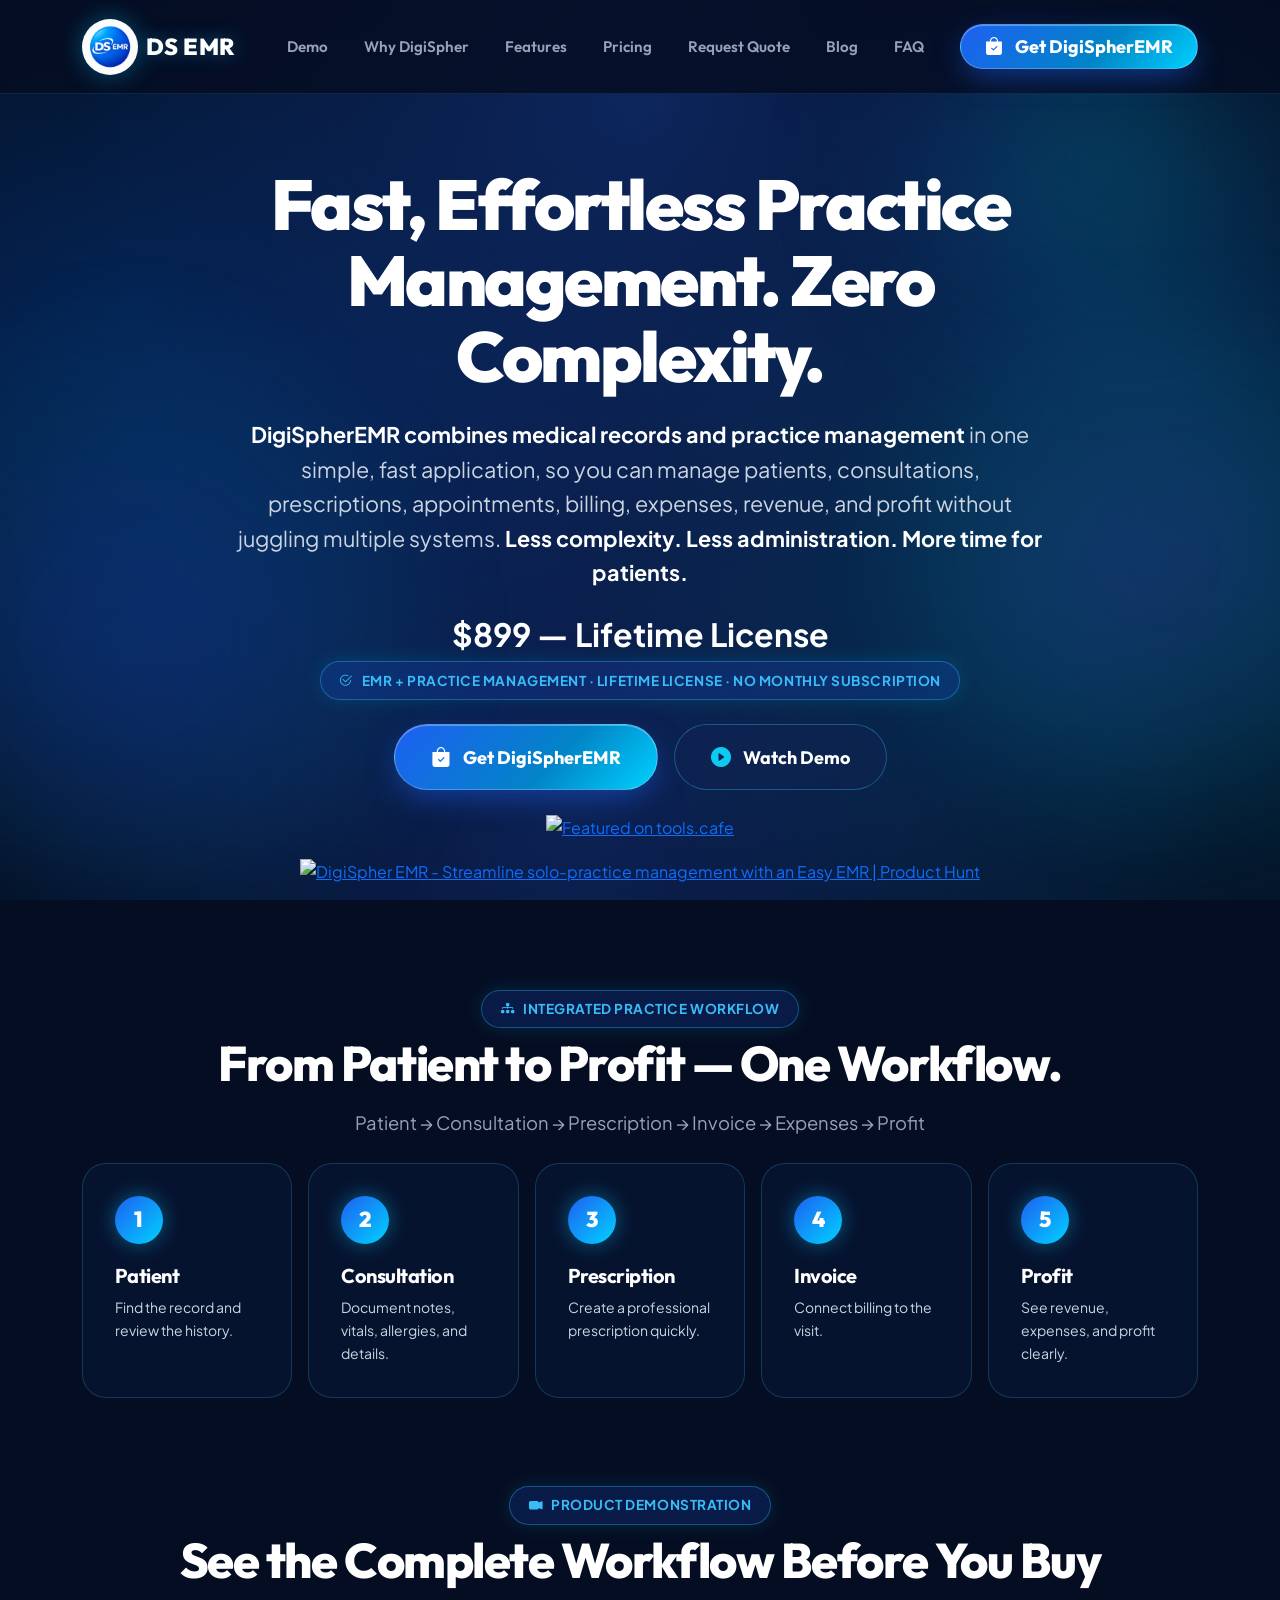
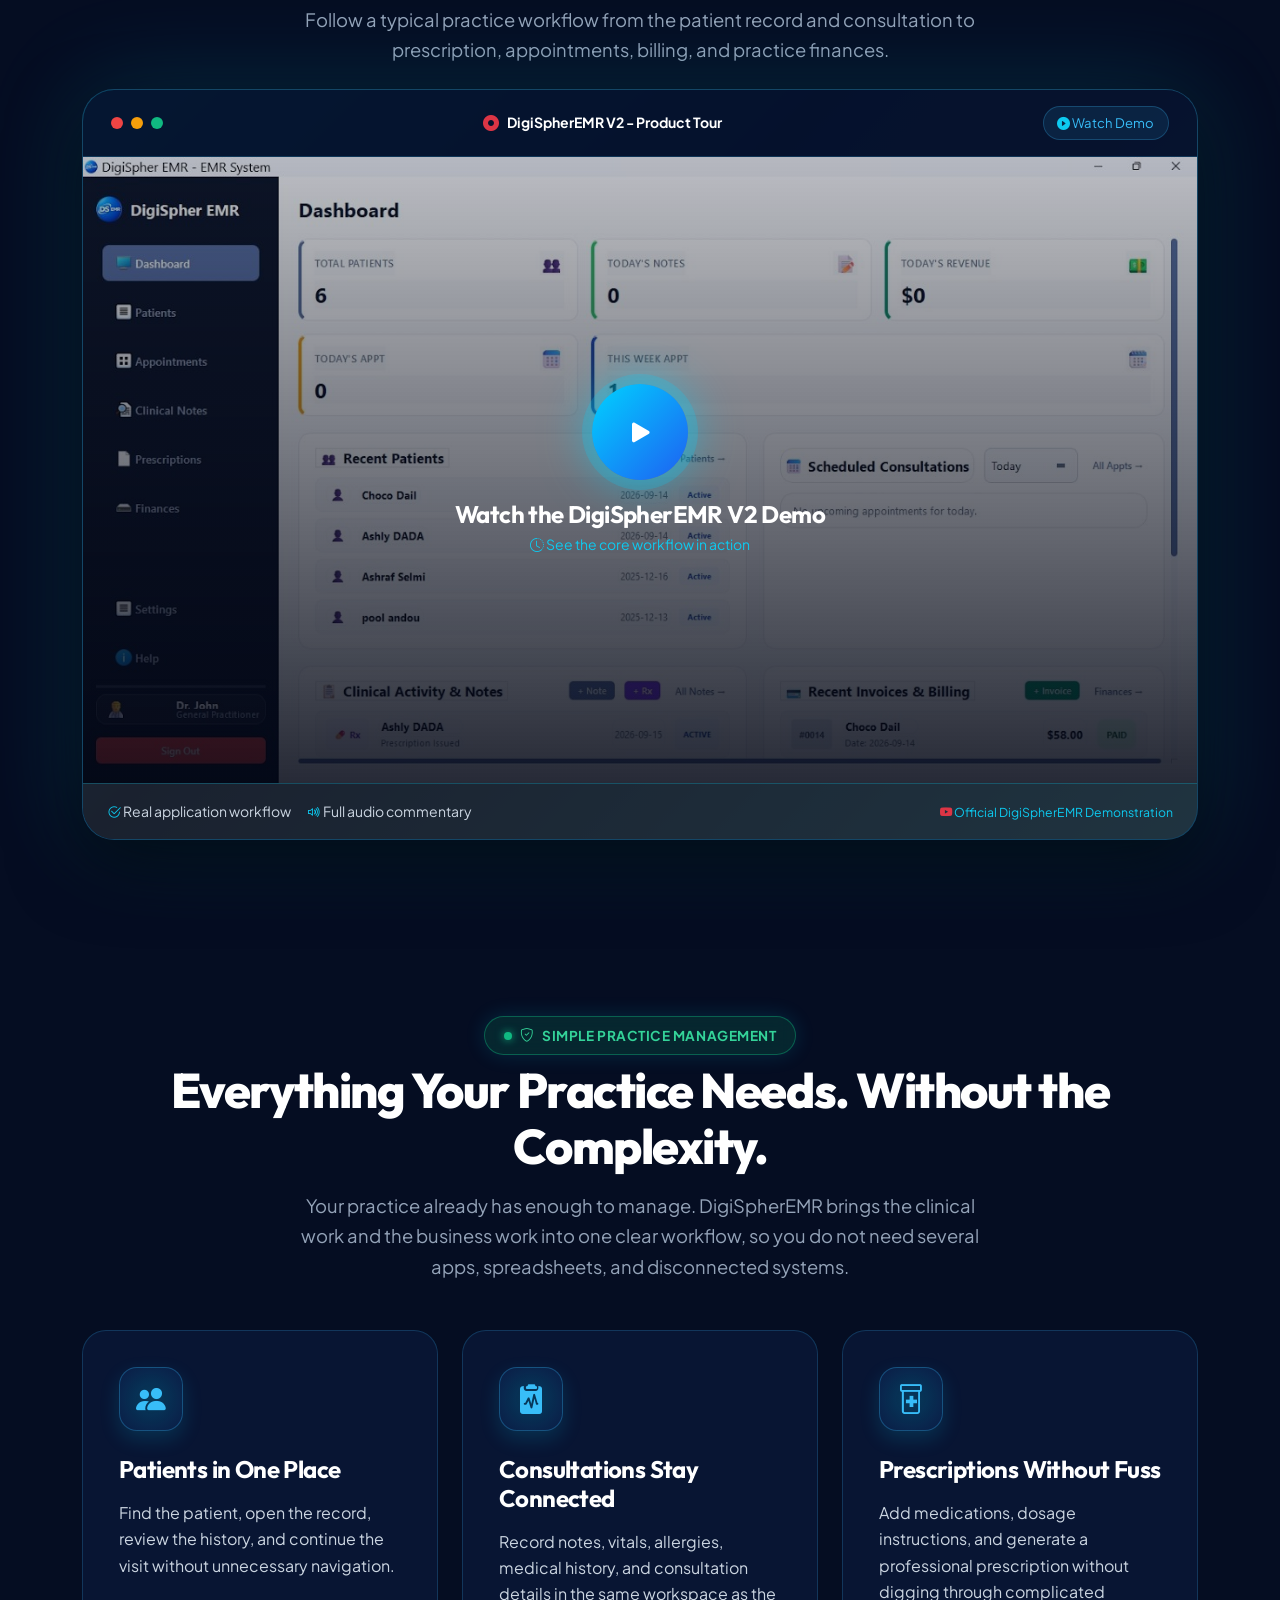
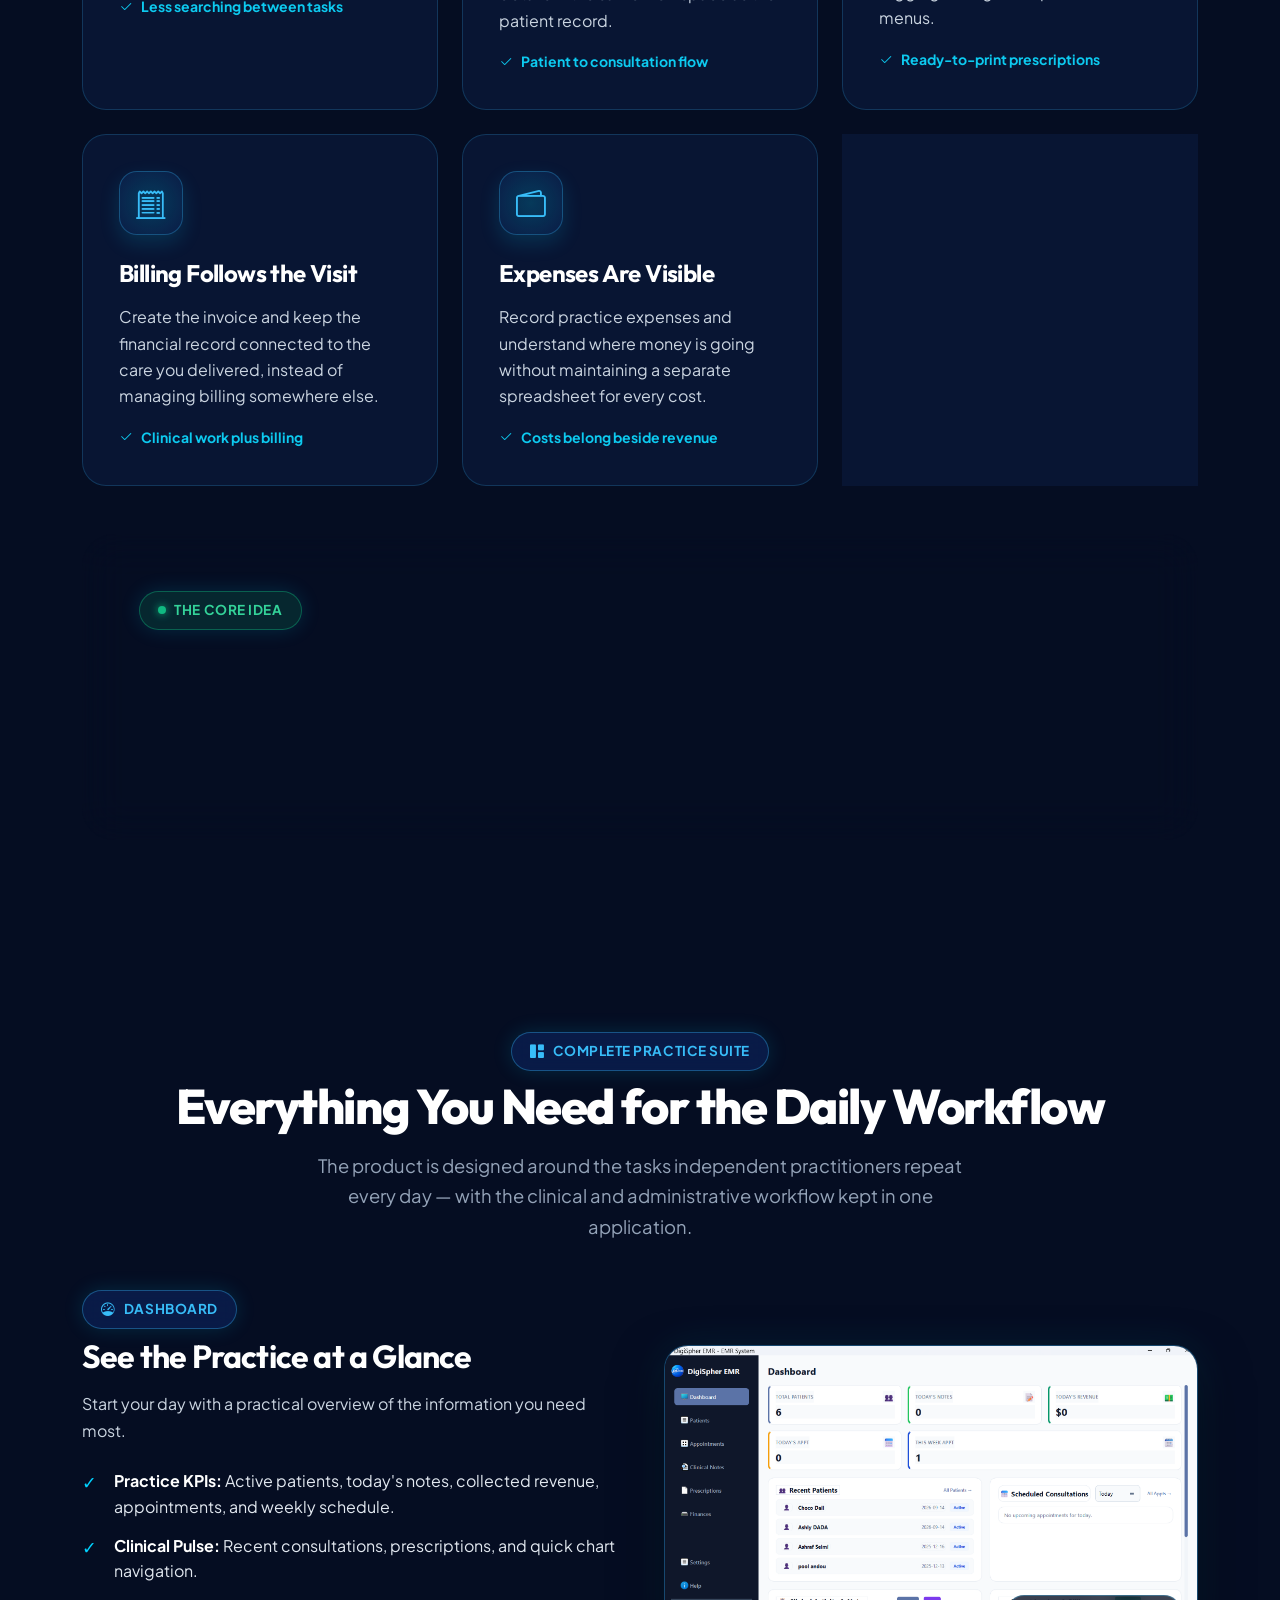
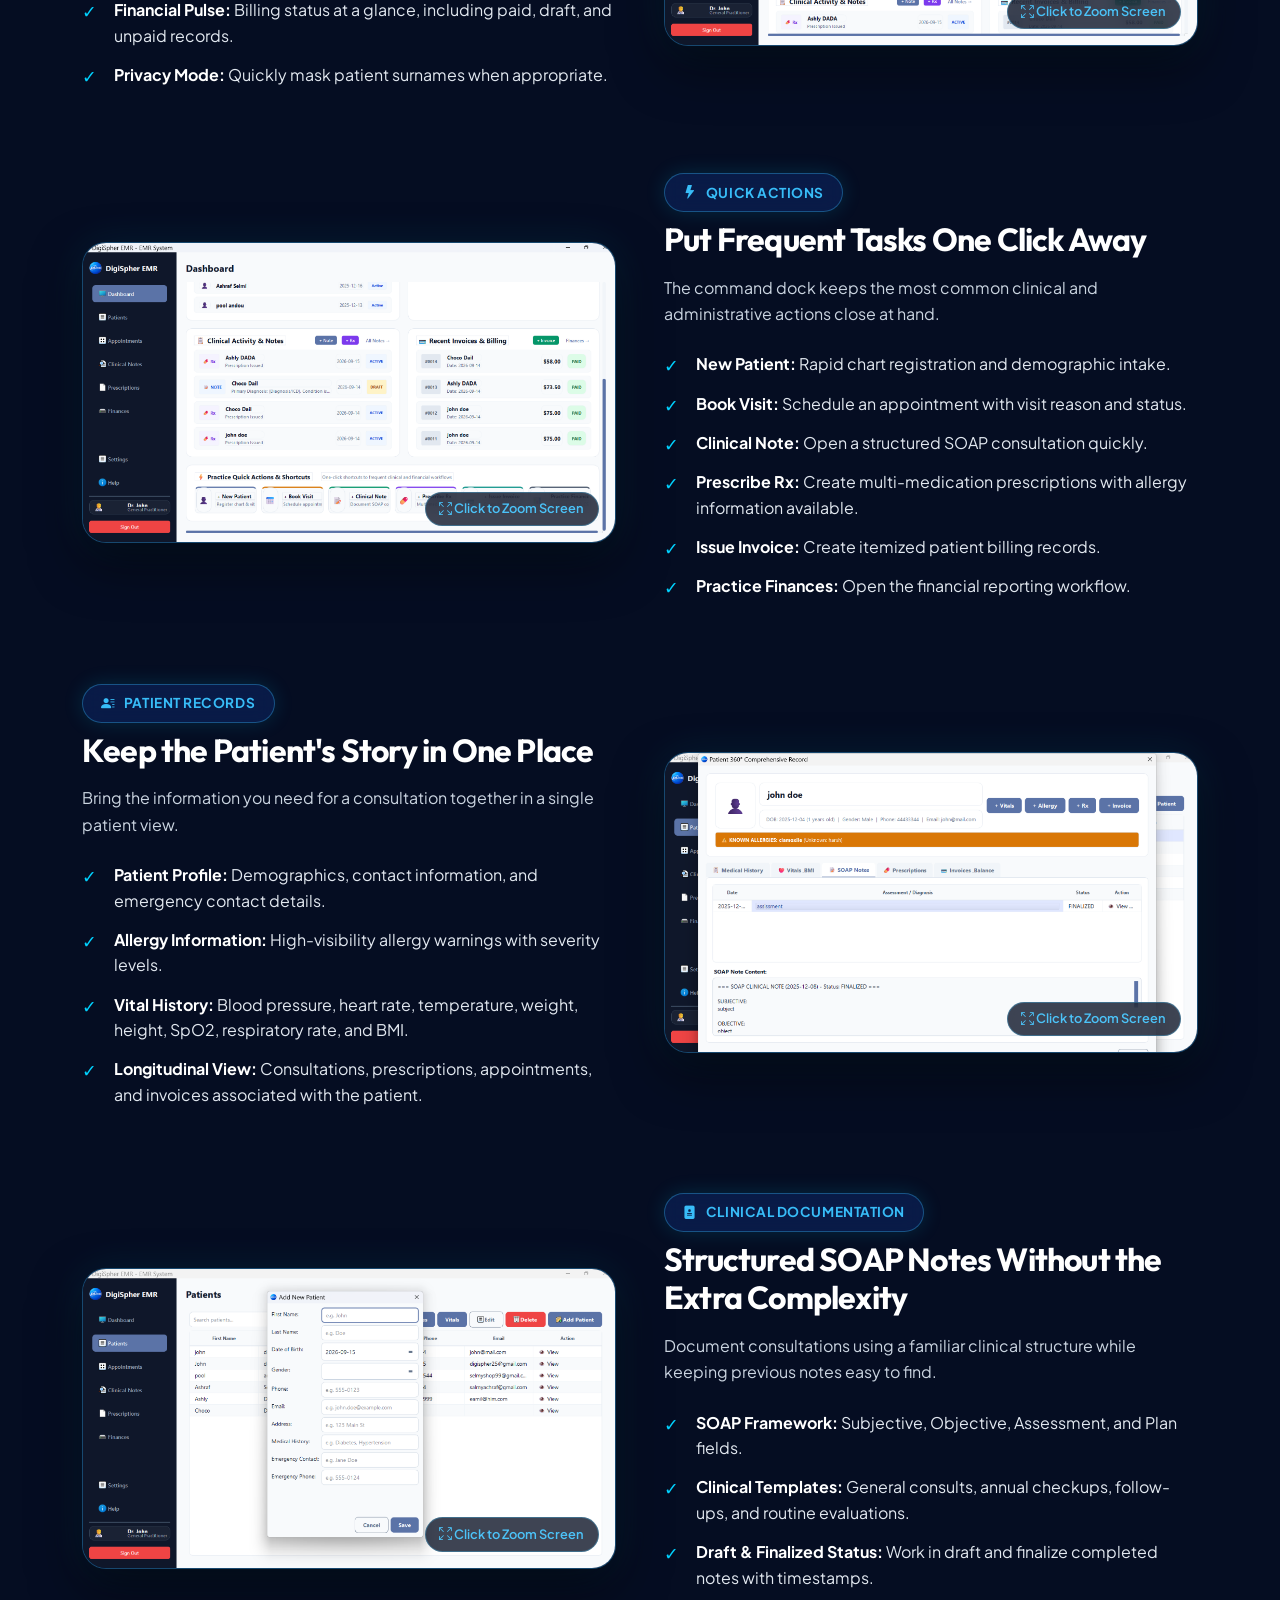
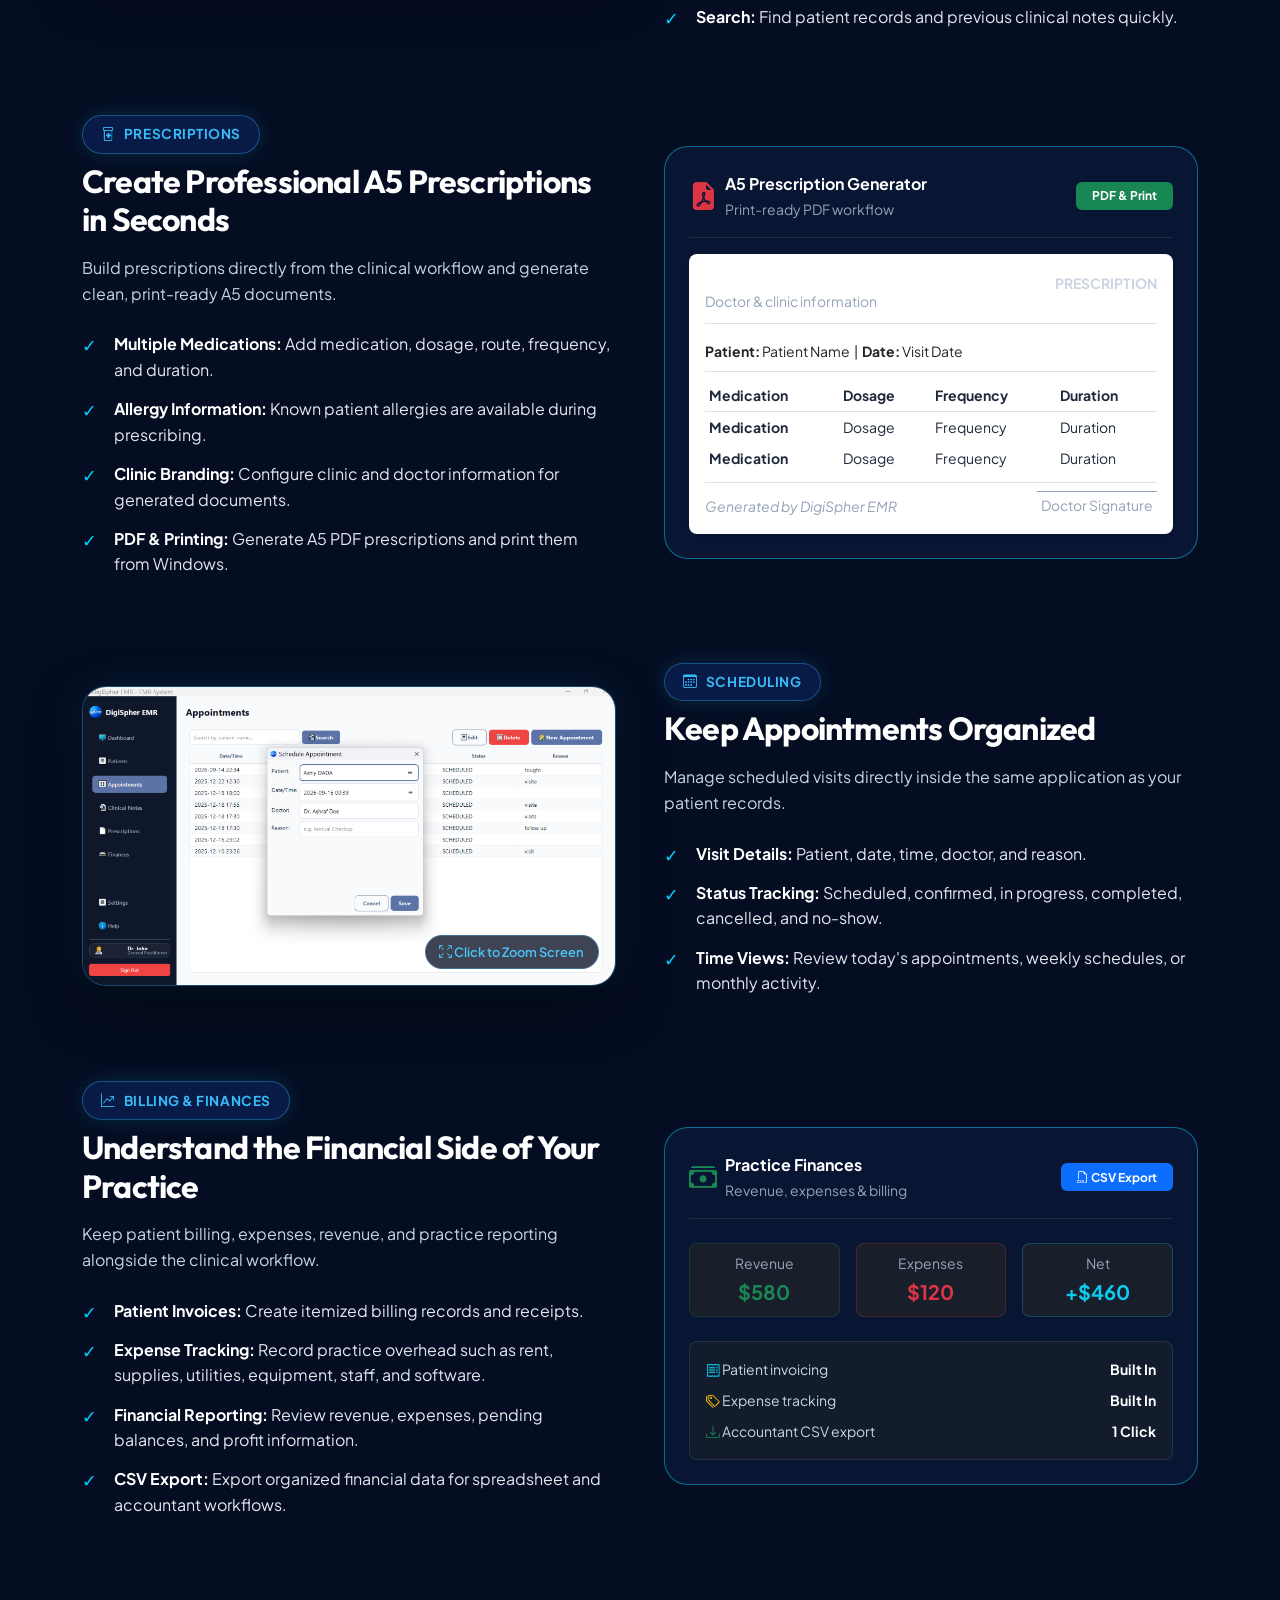
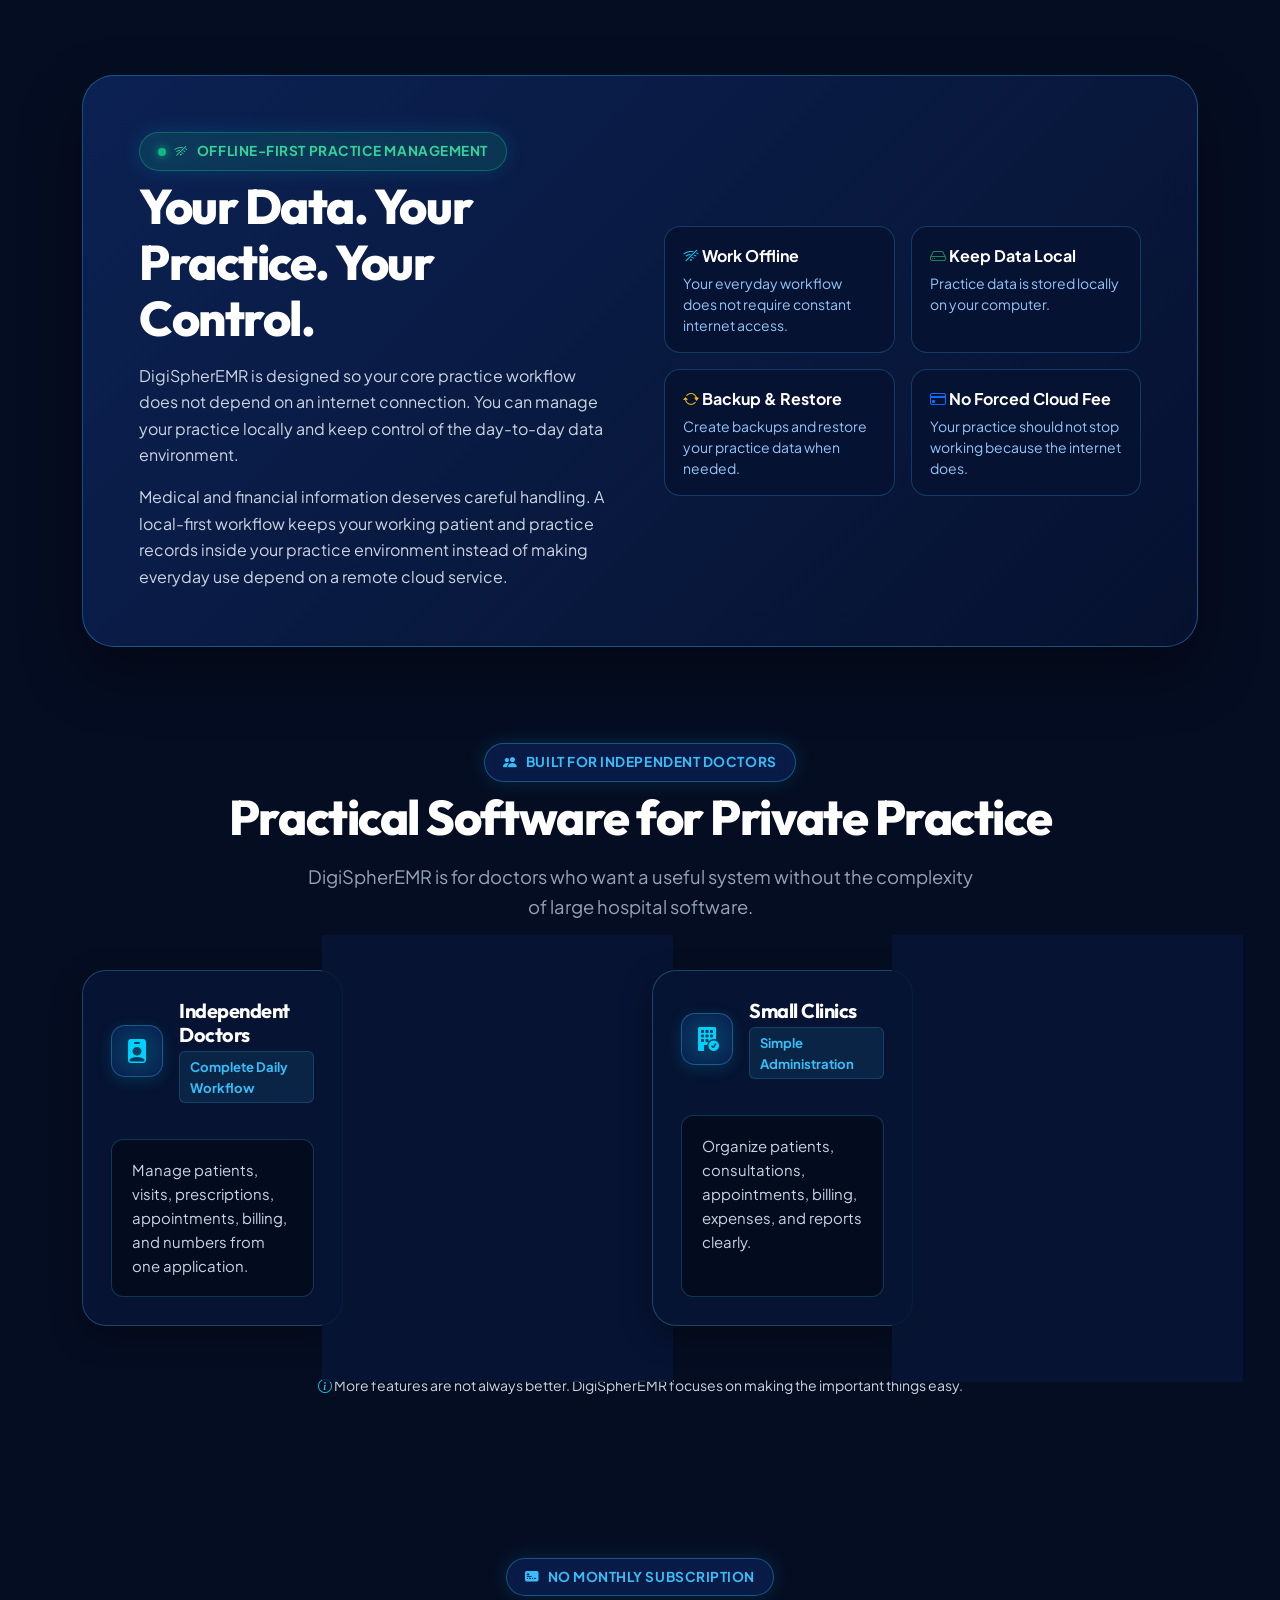
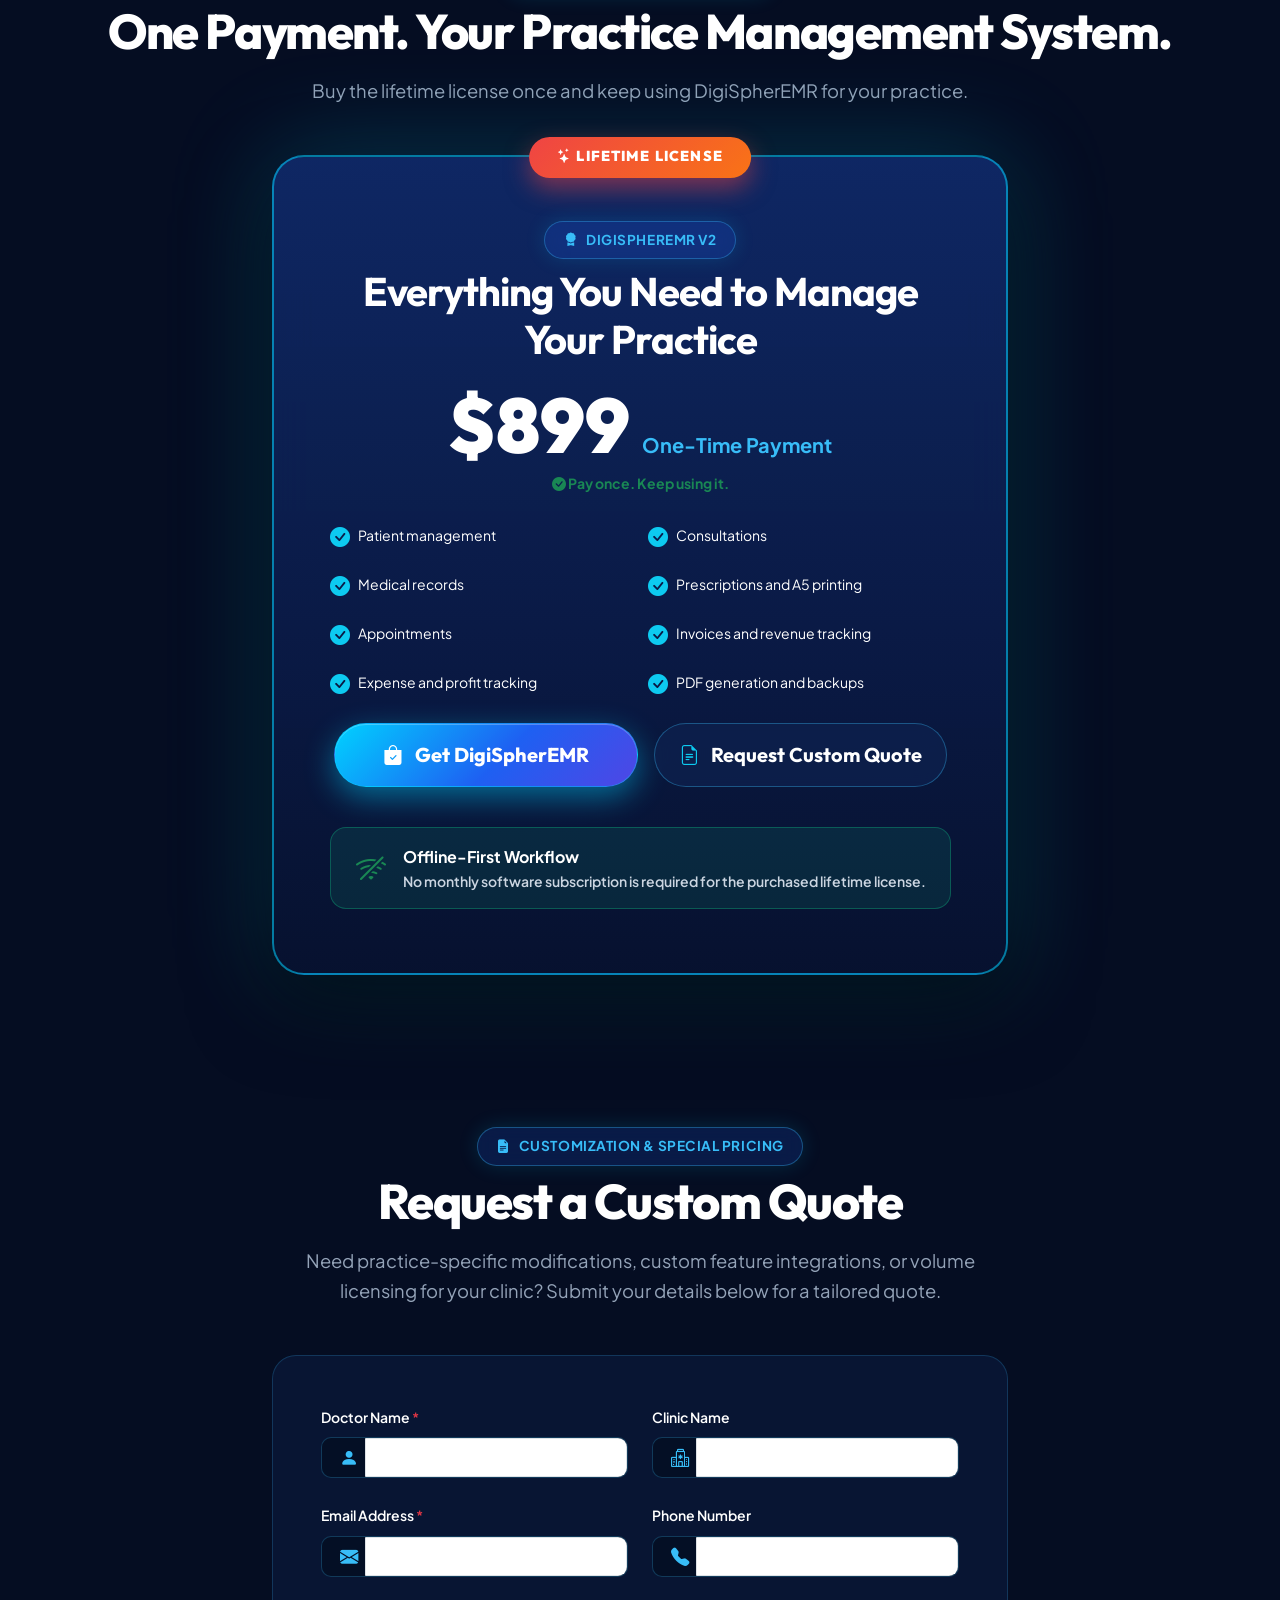
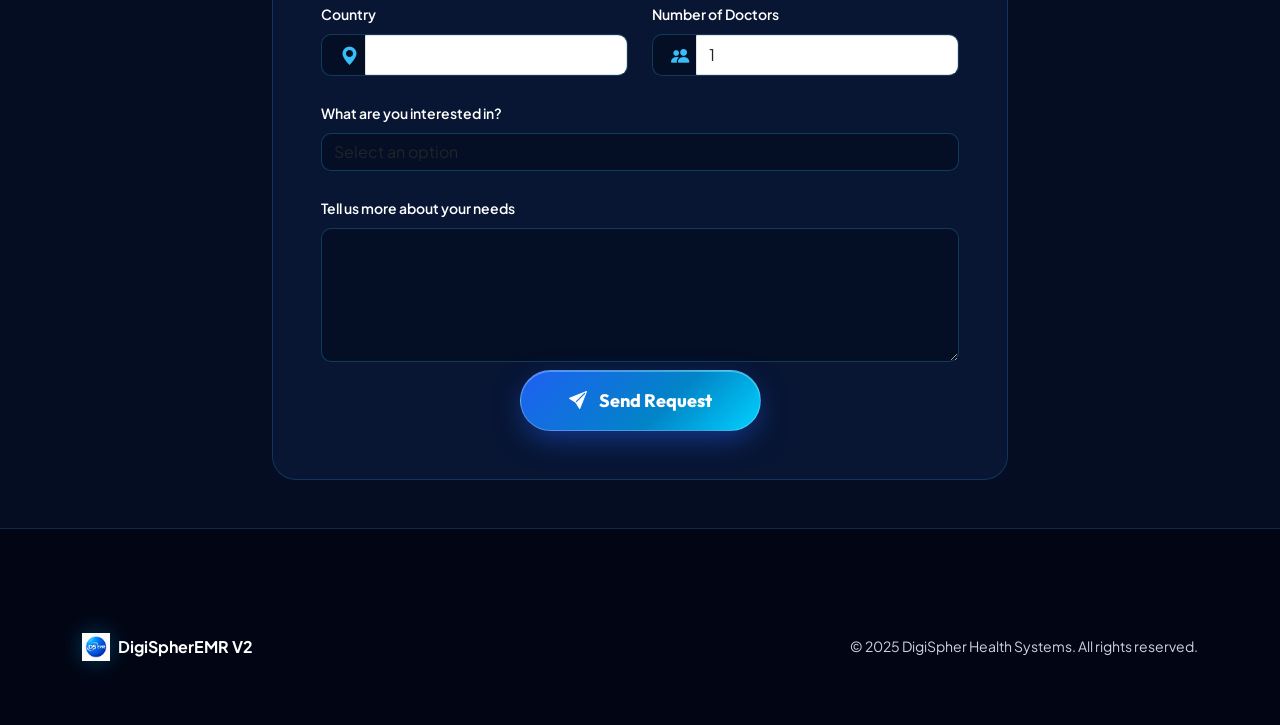
==== index.html @ 705bbe68 "Add Product Hunt badge beside the Tools.cafe badge in the hero section" ====
<!DOCTYPE html>
<html lang="en">

<head>
  <!-- Character Encoding & Mobile Viewport -->
  <meta charset="UTF-8">
  <meta name="viewport" content="width=device-width, initial-scale=1.0">
  <meta http-equiv="X-UA-Compatible" content="ie=edge">

  <!-- SEO Primary Meta Tags -->
  <title>DigiSpherEMR V2 | Simple Offline-First Practice Management for Doctors
  </title>
  <meta name="title" content="DigiSpherEMR V2 | Simple Offline-First Practice Management for Doctors">
  <meta name="description"
    content="DigiSpherEMR V2 brings patients, consultations, prescriptions, appointments, billing, expenses, revenue, and profit together in one simple offline-first Windows application for doctors and private practices.">
  <meta name="keywords"
    content="DigiSpher EMR, offline EMR software, practice management software for solo doctors, windows medical record system, SOAP notes software, offline prescription generator, medical billing software, doctor practice management software, offline-first EMR">
  <meta name="author" content="DigiSpher Health Systems">
  <meta name="robots" content="index, follow">
  <link rel="canonical" href="https://ds-emr.digispher.online/">
  <meta name="theme-color" content="#050d22">

  <!-- Open Graph / Facebook / LinkedIn Meta Tags -->
  <meta property="og:type" content="website">
  <meta property="og:url" content="https://ds-emr.digispher.online/">
  <meta property="og:title" content="DigiSpherEMR V2 - Run your practice. Not your software.">
  <meta property="og:description"
    content="Simple practice management for doctors: patients, consultations, prescriptions, appointments, billing, expenses, revenue, and profit in one offline-first application.">
  <meta property="og:image" content="assets/images/screen_dashboard_kpi.png">

  <!-- Twitter Meta Tags -->
  <meta property="twitter:card" content="summary_large_image">
  <meta property="twitter:url" content="https://ds-emr.digispher.online/">
  <meta property="twitter:title" content="DigiSpherEMR V2 - Simple Practice Management for Doctors">
  <meta property="twitter:description"
    content="Run your practice from one simple offline-first Windows application with no monthly software subscription.">
  <meta property="twitter:image" content="assets/images/screen_dashboard_kpi.png">

  <!-- Favicon — all sizes using DS EMR logo -->
  <link rel="icon" type="image/png" sizes="32x32" href="assets/images/logo_user.png">
  <link rel="icon" type="image/png" sizes="16x16" href="assets/images/logo_user.png">
  <link rel="icon" type="image/png" href="assets/images/logo_user.png">
  <link rel="apple-touch-icon" sizes="180x180" href="assets/images/apple-touch-icon.png">
  <link rel="shortcut icon" href="assets/images/logo_user.png">
  <meta name="msapplication-TileImage" content="assets/images/logo_user.png">
  <meta name="msapplication-TileColor" content="#050d22">
  <!-- LLMs.txt for AI discovery -->
  <link rel="llms" href="https://ds-emr.digispher.online/llms.txt" type="text/plain">

  <!-- Google Fonts: Plus Jakarta Sans & Outfit for Big, Modern Display Typography -->
  <link rel="preconnect" href="https://fonts.googleapis.com">
  <link rel="preconnect" href="https://fonts.gstatic.com" crossorigin>
  <link
    href="https://fonts.googleapis.com/css2?family=Outfit:wght@400;500;600;700;800;900&family=Plus+Jakarta+Sans:ital,wght@0,300;0,400;0,500;0,600;0,700;0,800;1,400&display=swap"
    rel="stylesheet">

  <!-- Bootstrap 5.3.3 CSS -->
  <link href="https://cdn.jsdelivr.net/npm/bootstrap@5.3.3/dist/css/bootstrap.min.css" rel="stylesheet"
    integrity="sha384-QWTKZyjpPEjISv5WaRU9OFeRpok6YctnYmDr5pNlyT2bRjXh0JMhjY6hW+ALEwIH" crossorigin="anonymous">

  <!-- Bootstrap Icons 1.11.3 -->
  <link rel="stylesheet" href="https://cdn.jsdelivr.net/npm/bootstrap-icons@1.11.3/font/bootstrap-icons.min.css">

  <!-- Custom DigiSphere Stylesheet -->
  <link rel="stylesheet" href="assets/css/style.css">

  <!-- Schema.org JSON-LD Structured Data for SEO -->
  <script type="application/ld+json">
  {
    "@context": "https://schema.org",
    "@type": "SoftwareApplication",
    "name": "DigiSpherEMR",
    "operatingSystem": "Windows 10, Windows 11 (64-bit)",
    "applicationCategory": "MedicalBusinessApplication",
    "softwareVersion": "2.0",
    "description": "Simple offline-first practice management application for doctors, combining patients, consultations, prescriptions, appointments, billing, expenses, revenue, and profit tracking into one easy workflow.",
    "offers": {
      "@type": "Offer",
      "price": "899.00",
      "priceCurrency": "USD",
      "availability": "https://schema.org/InStock",
      "url": "https://digispher.lemonsqueezy.com/checkout/buy/ea88e483-a889-4620-937e-963874151f57?discount=0",
      "priceValidUntil": "2027-12-31"
    },
    "featureList": [
      "Patient management",
      "Consultations",
      "Medical records",
      "Prescriptions and A5 prescription printing",
      "Appointments",
      "Invoices and revenue tracking",
      "Expense tracking",
      "Profit tracking and financial reports",
      "PDF generation",
      "Backup and restore",
      "Offline-first workflow",
      "No monthly software subscription"
    ],
    "author": {
      "@type": "Organization",
      "name": "DigiSpher Health Systems"
    }
  }
  </script>
</head>

<body>

  <div class="sphere-canvas-bg" aria-hidden="true">
    <div class="sphere-orb sphere-orb-1"></div>
    <div class="sphere-orb sphere-orb-2"></div>
    <div class="sphere-orb sphere-orb-3"></div>
    <div class="sphere-grid-overlay"></div>
  </div>

  <header>
    <nav class="navbar navbar-expand-lg navbar-sphere" id="mainNavbar">
      <div class="container-xl">
        <a class="navbar-brand d-flex align-items-center gap-2" href="#hero" aria-label="DigiSpherEMR Home">
          <img src="assets/images/logo_user.png" alt="DigiSpherEMR V2 Logo" height="56" style="object-fit:contain;"
            decoding="async" fetchpriority="high">
          <span class="navbar-wordmark">DS EMR</span>
        </a>

        <button class="navbar-toggler border-0 text-white" type="button" data-bs-toggle="collapse"
          data-bs-target="#navbarContent" aria-controls="navbarContent" aria-expanded="false"
          aria-label="Toggle navigation">
          <i class="bi bi-list fs-2 text-info"></i>
        </button>

        <div class="collapse navbar-collapse" id="navbarContent">
          <ul class="navbar-nav mx-auto mb-2 mb-lg-0 gap-lg-1">
            <li class="nav-item"><a class="nav-link nav-link-sphere" href="#videoShowcase">Demo</a></li>
            <li class="nav-item"><a class="nav-link nav-link-sphere" href="#offlineBenefits">Why DigiSpher</a></li>
            <li class="nav-item"><a class="nav-link nav-link-sphere" href="#featureModules">Features</a></li>
            <li class="nav-item"><a class="nav-link nav-link-sphere" href="#specialOffer">Pricing</a></li>
            <li class="nav-item"><a class="nav-link nav-link-sphere" href="#requestQuote">Request Quote</a></li>
            <li class="nav-item"><a class="nav-link nav-link-sphere" href="blogs/blogs-list.html">Blog</a></li>
            <li class="nav-item"><a class="nav-link nav-link-sphere" href="#faq">FAQ</a></li>
          </ul>

          <div class="d-flex align-items-center gap-3 mt-3 mt-lg-0">
            <a href="https://digispher.lemonsqueezy.com/checkout/buy/ea88e483-a889-4620-937e-963874151f57?discount=0"
              target="_blank" rel="noopener noreferrer" class="btn btn-sphere-primary btn-sm px-4 py-2">
              <i class="bi bi-bag-check-fill"></i> Get DigiSpherEMR
            </a>
          </div>
        </div>
      </div>
    </nav>
  </header>

  <main>

    <!-- HERO -->
    <section class="hero-section" id="hero">
      <div class="container-xl">
        <div class="row justify-content-center text-center">
          <div class="col-lg-10 col-xl-9">

            <h1 class="display-hero-title">
              Fast, Effortless Practice Management. Zero Complexity.
            </h1>

            <p class="lead lead-hero mx-auto mb-4 text-secondary">
              <strong class="text-white">DigiSpherEMR combines medical records and practice management</strong> in one
              simple, fast application, so you can manage patients, consultations, prescriptions, appointments, billing,
              expenses, revenue, and profit without juggling multiple systems. <strong class="text-white">Less
                complexity. Less administration. More time for patients.</strong>
            </p>

            <div class="d-flex flex-column align-items-center gap-2 mb-4">
              <div class="h2 text-white fw-bold mb-0">$899 &mdash; Lifetime License</div>
              <span class="badge-sphere">
                <i class="bi bi-check2-circle"></i> EMR + Practice Management &middot; Lifetime License &middot; No
                Monthly Subscription
              </span>
            </div>

            <div class="d-flex flex-column flex-sm-row justify-content-center align-items-center gap-3">
              <a href="#specialOffer" class="btn btn-sphere-primary">
                <i class="bi bi-bag-check-fill fs-5"></i> Get DigiSpherEMR
              </a>
              <a href="#videoShowcase" class="btn btn-sphere-secondary">
                <i class="bi bi-play-circle-fill fs-5 text-info"></i> Watch Demo
              </a>
            </div>

            <div class="d-flex justify-content-center align-items-center gap-3 mt-4 flex-wrap">
              <a href="https://tools.cafe" target="_blank" rel="noopener" aria-label="Featured on tools.cafe">
                <img src="https://tools.cafe/b/dark.svg" alt="Featured on tools.cafe" width="256" height="80" />
              </a>
              <a href="https://www.producthunt.com/products/digicareemr/reviews/new?utm_source=badge-product_review&utm_medium=badge&utm_source=badge-digicareemr" target="_blank" rel="noopener noreferrer" aria-label="DigiSpherEMR on Product Hunt">
                <img src="https://api.producthunt.com/widgets/embed-image/v1/product_review.svg?product_id=1134877&theme=light" alt="DigiSpher EMR - Streamline solo-practice management with an Easy EMR | Product Hunt" style="width: 250px; height: 54px;" width="250" height="54" />
              </a>
            </div>

          </div>
        </div>
      </div>
    </section>

    <!-- WORKFLOW -->
    <section class="py-5" aria-labelledby="workflowHeading">
      <div class="container-xl">
        <div class="text-center mb-4">
          <span class="badge-sphere mb-2"><i class="bi bi-diagram-3-fill"></i> Integrated Practice Workflow</span>
          <h2 id="workflowHeading" class="section-title">From Patient to Profit &mdash; One Workflow.</h2>
          <p class="section-subtitle">
            Patient &rarr; Consultation &rarr; Prescription &rarr; Invoice &rarr; Expenses &rarr; Profit
          </p>
        </div>

        <div class="row g-3 justify-content-center">
          <div class="col-6 col-md-4 col-lg">
            <div class="step-card h-100 reveal-on-scroll">
              <div class="step-number-bubble">1</div>
              <h4 class="h5 text-white fw-bold mb-2">Patient</h4>
              <p class="text-secondary small mb-0">Find the record and review the history.</p>
            </div>
          </div>
          <div class="col-6 col-md-4 col-lg">
            <div class="step-card h-100 reveal-on-scroll">
              <div class="step-number-bubble">2</div>
              <h4 class="h5 text-white fw-bold mb-2">Consultation</h4>
              <p class="text-secondary small mb-0">Document notes, vitals, allergies, and details.</p>
            </div>
          </div>
          <div class="col-6 col-md-4 col-lg">
            <div class="step-card h-100 reveal-on-scroll">
              <div class="step-number-bubble">3</div>
              <h4 class="h5 text-white fw-bold mb-2">Prescription</h4>
              <p class="text-secondary small mb-0">Create a professional prescription quickly.</p>
            </div>
          </div>
          <div class="col-6 col-md-4 col-lg">
            <div class="step-card h-100 reveal-on-scroll">
              <div class="step-number-bubble">4</div>
              <h4 class="h5 text-white fw-bold mb-2">Invoice</h4>
              <p class="text-secondary small mb-0">Connect billing to the visit.</p>
            </div>
          </div>
          <div class="col-6 col-md-4 col-lg">
            <div class="step-card h-100 reveal-on-scroll">
              <div class="step-number-bubble">5</div>
              <h4 class="h5 text-white fw-bold mb-2">Profit</h4>
              <p class="text-secondary small mb-0">See revenue, expenses, and profit clearly.</p>
            </div>
          </div>
        </div>
      </div>
    </section>

    <!-- VIDEO -->
    <section class="video-showcase-section" id="videoShowcase" aria-labelledby="videoSectionTitle">
      <div class="container-xl">
        <div class="text-center mb-4">
          <span class="badge-sphere mb-2"><i class="bi bi-camera-video-fill"></i> Product Demonstration</span>
          <h2 id="videoSectionTitle" class="section-title">See the Complete Workflow Before You Buy</h2>
          <p class="section-subtitle">
            Follow a typical practice workflow from the patient record and consultation to prescription, appointments,
            billing, and practice finances.
          </p>
        </div>

        <div class="video-cinema-frame reveal-on-scroll">
          <div class="video-cinema-header">
            <div class="video-window-dots">
              <span></span><span></span><span></span>
            </div>
            <div class="d-flex align-items-center gap-2">
              <i class="bi bi-record-circle-fill text-danger fs-6"></i>
              <span class="text-white fw-bold small">DigiSpherEMR V2 - Product Tour</span>
            </div>
            <div class="video-placeholder-hint">
              <i class="bi bi-play-circle-fill text-info"></i> Watch Demo
            </div>
          </div>

          <div class="video-aspect-container" id="videoContainer"
            data-video-url="https://www.youtube.com/embed/v8MsU-AODOk?autoplay=1&rel=0">
            <div class="video-poster-overlay" id="videoPosterOverlay">
              <button type="button" class="video-play-orb border-0" id="playVideoBtn"
                aria-label="Play DigiSpherEMR product demo">
                <i class="bi bi-play-fill"></i>
              </button>
              <h3 class="h4 text-white fw-bold mb-1">Watch the DigiSpherEMR V2 Demo</h3>
              <p class="text-info small mb-0"><i class="bi bi-clock-history"></i> See the core workflow in action</p>
            </div>
          </div>

          <div
            class="p-3 px-4 d-flex flex-wrap align-items-center justify-content-between bg-dark bg-opacity-75 border-top border-info border-opacity-25 small text-secondary">
            <div class="d-flex align-items-center gap-3">
              <span><i class="bi bi-check2-circle text-info"></i> Real application workflow</span>
              <span><i class="bi bi-volume-up text-info"></i> Full audio commentary</span>
            </div>
            <div class="text-info small">
              <i class="bi bi-youtube text-danger"></i> Official DigiSpherEMR Demonstration
            </div>
          </div>
        </div>
      </div>
    </section>

    <!-- CORE BENEFITS -->
    <section class="offline-section" id="offlineBenefits" aria-labelledby="offlineHeading">
      <div class="container-xl">

        <div class="text-center mb-5">
          <span class="badge-sphere badge-offline mb-2">
            <i class="bi bi-shield-check"></i> Simple Practice Management
          </span>
          <h2 id="offlineHeading" class="section-title">Everything Your Practice Needs. Without the Complexity.</h2>
          <p class="section-subtitle">
            Your practice already has enough to manage. DigiSpherEMR brings the clinical work and the business work
            into one clear workflow, so you do not need several apps, spreadsheets, and disconnected systems.
          </p>
        </div>

        <div class="row g-4 mb-5">

          <div class="col-md-6 col-lg-4">
            <div class="glass-card reveal-on-scroll">
              <div class="feature-icon-orb"><i class="bi bi-people-fill"></i></div>
              <h3 class="h4 text-white fw-bold mb-3">Patients in One Place</h3>
              <p class="text-secondary">
                Find the patient, open the record, review the history, and continue the visit without unnecessary
                navigation.
              </p>
              <div class="d-flex align-items-center gap-2 text-info small fw-bold mt-3">
                <i class="bi bi-check2"></i> Less searching between tasks
              </div>
            </div>
          </div>

          <div class="col-md-6 col-lg-4">
            <div class="glass-card reveal-on-scroll">
              <div class="feature-icon-orb"><i class="bi bi-clipboard2-pulse-fill"></i></div>
              <h3 class="h4 text-white fw-bold mb-3">Consultations Stay Connected</h3>
              <p class="text-secondary">
                Record notes, vitals, allergies, medical history, and consultation details in the same workspace as the
                patient record.
              </p>
              <div class="d-flex align-items-center gap-2 text-info small fw-bold mt-3">
                <i class="bi bi-check2"></i> Patient to consultation flow
              </div>
            </div>
          </div>

          <div class="col-md-6 col-lg-4">
            <div class="glass-card reveal-on-scroll">
              <div class="feature-icon-orb"><i class="bi bi-prescription2"></i></div>
              <h3 class="h4 text-white fw-bold mb-3">Prescriptions Without Fuss</h3>
              <p class="text-secondary">
                Add medications, dosage instructions, and generate a professional prescription without digging through
                complicated menus.
              </p>
              <div class="d-flex align-items-center gap-2 text-info small fw-bold mt-3">
                <i class="bi bi-check2"></i> Ready-to-print prescriptions
              </div>
            </div>
          </div>

          <div class="col-md-6 col-lg-4">
            <div class="glass-card reveal-on-scroll">
              <div class="feature-icon-orb"><i class="bi bi-receipt-cutoff"></i></div>
              <h3 class="h4 text-white fw-bold mb-3">Billing Follows the Visit</h3>
              <p class="text-secondary">
                Create the invoice and keep the financial record connected to the care you delivered, instead of
                managing billing somewhere else.
              </p>
              <div class="d-flex align-items-center gap-2 text-info small fw-bold mt-3">
                <i class="bi bi-check2"></i> Clinical work plus billing
              </div>
            </div>
          </div>

          <div class="col-md-6 col-lg-4">
            <div class="glass-card reveal-on-scroll">
              <div class="feature-icon-orb"><i class="bi bi-wallet2"></i></div>
              <h3 class="h4 text-white fw-bold mb-3">Expenses Are Visible</h3>
              <p class="text-secondary">
                Record practice expenses and understand where money is going without maintaining a separate spreadsheet
                for every cost.
              </p>
              <div class="d-flex align-items-center gap-2 text-info small fw-bold mt-3">
                <i class="bi bi-check2"></i> Costs belong beside revenue
              </div>
            </div>
          </div>

          <div class="col-md-6 col-lg-4">
            <div class="glass-card reveal-on-scroll">
              <div class="feature-icon-orb"><i class="bi bi-graph-up-arrow"></i></div>
              <h3 class="h4 text-white fw-bold mb-3">Profit Becomes Clear</h3>
              <p class="text-secondary">
                Track revenue, expenses, and profit with simple reports that help you understand the health of the
                practice you are running.
              </p>
              <div class="d-flex align-items-center gap-2 text-info small fw-bold mt-3">
                <i class="bi bi-check2"></i> Revenue minus expenses
              </div>
            </div>
          </div>

        </div>

        <div class="pillar-banner-card reveal-on-scroll">
          <div class="row align-items-center">
            <div class="col-lg-8">
              <span class="badge-sphere badge-offline mb-2">The Core Idea</span>
              <h3 class="h2 text-white fw-bold mb-3">One Application. One Workflow. One Place to Manage Your Practice.
              </h3>
              <p class="text-secondary mb-0">
                DigiSpherEMR connects patient care, appointment organization, billing, expenses, revenue, and profit so
                the work of running the practice stays together.
              </p>
            </div>
            <div class="col-lg-4 text-lg-end mt-4 mt-lg-0">
              <a href="#specialOffer" class="btn btn-sphere-primary">
                <i class="bi bi-bag-check"></i> Get DigiSpherEMR
              </a>
            </div>
          </div>
        </div>

      </div>
    </section>

    <!-- FEATURES -->
    <section class="feature-showcase-section" id="featureModules" aria-labelledby="featuresHeading">
      <div class="container-xl">

        <div class="text-center mb-5">
          <span class="badge-sphere mb-2"><i class="bi bi-grid-1x2-fill"></i> Complete Practice Suite</span>
          <h2 id="featuresHeading" class="section-title">Everything You Need for the Daily Workflow</h2>
          <p class="section-subtitle">
            The product is designed around the tasks independent practitioners repeat every day — with the clinical and
            administrative workflow kept in one application.
          </p>
        </div>

        <div class="row align-items-center g-5 mb-5 pb-4">
          <div class="col-lg-6 order-lg-2">
            <div class="app-screen-frame" data-zoom-screen="assets/images/screen_dashboard_kpi.png"
              data-zoom-title="DigiSpher EMR Dashboard"
              data-zoom-desc="Practice dashboard showing key clinical, scheduling, and financial information.">
              <img src="assets/images/screen_dashboard_kpi.png" alt="DigiSpher EMR practice dashboard"
                class="app-screen-img" loading="lazy" decoding="async">
              <div class="screen-zoom-hint"><i class="bi bi-arrows-fullscreen"></i> Click to Zoom Screen</div>
            </div>
          </div>
          <div class="col-lg-6 order-lg-1 reveal-on-scroll">
            <span class="badge-sphere mb-2"><i class="bi bi-speedometer"></i> Dashboard</span>
            <h3 class="h2 text-white fw-bold mb-3">See the Practice at a Glance</h3>
            <p class="text-secondary">
              Start your day with a practical overview of the information you need most.
            </p>
            <ul class="feature-check-list">
              <li><strong>Practice KPIs:</strong> Active patients, today's notes, collected revenue, appointments, and
                weekly schedule.</li>
              <li><strong>Clinical Pulse:</strong> Recent consultations, prescriptions, and quick chart navigation.</li>
              <li><strong>Financial Pulse:</strong> Billing status at a glance, including paid, draft, and unpaid
                records.</li>
              <li><strong>Privacy Mode:</strong> Quickly mask patient surnames when appropriate.</li>
            </ul>
          </div>
        </div>

        <div class="row align-items-center g-5 mb-5 pb-4">
          <div class="col-lg-6">
            <div class="app-screen-frame" data-zoom-screen="assets/images/screen_dashboard_dock.png"
              data-zoom-title="Practice Quick Actions"
              data-zoom-desc="Quick actions for new patients, visits, clinical notes, prescriptions, invoices, and finances.">
              <img src="assets/images/screen_dashboard_dock.png" alt="DigiSpher EMR quick actions dashboard"
                class="app-screen-img" loading="lazy" decoding="async">
              <div class="screen-zoom-hint"><i class="bi bi-arrows-fullscreen"></i> Click to Zoom Screen</div>
            </div>
          </div>
          <div class="col-lg-6 reveal-on-scroll">
            <span class="badge-sphere mb-2"><i class="bi bi-lightning-fill"></i> Quick Actions</span>
            <h3 class="h2 text-white fw-bold mb-3">Put Frequent Tasks One Click Away</h3>
            <p class="text-secondary">
              The command dock keeps the most common clinical and administrative actions close at hand.
            </p>
            <ul class="feature-check-list">
              <li><strong>New Patient:</strong> Rapid chart registration and demographic intake.</li>
              <li><strong>Book Visit:</strong> Schedule an appointment with visit reason and status.</li>
              <li><strong>Clinical Note:</strong> Open a structured SOAP consultation quickly.</li>
              <li><strong>Prescribe Rx:</strong> Create multi-medication prescriptions with allergy information
                available.</li>
              <li><strong>Issue Invoice:</strong> Create itemized patient billing records.</li>
              <li><strong>Practice Finances:</strong> Open the financial reporting workflow.</li>
            </ul>
          </div>
        </div>

        <div class="row align-items-center g-5 mb-5 pb-4">
          <div class="col-lg-6 order-lg-2">
            <div class="app-screen-frame" data-zoom-screen="assets/images/screen_patient360_soap.png"
              data-zoom-title="Patient 360 Record"
              data-zoom-desc="Patient record with allergy information, vitals, consultations, and longitudinal history.">
              <img src="assets/images/screen_patient360_soap.png" alt="DigiSpher EMR patient 360 medical record"
                class="app-screen-img" loading="lazy" decoding="async">
              <div class="screen-zoom-hint"><i class="bi bi-arrows-fullscreen"></i> Click to Zoom Screen</div>
            </div>
          </div>
          <div class="col-lg-6 order-lg-1 reveal-on-scroll">
            <span class="badge-sphere mb-2"><i class="bi bi-person-lines-fill"></i> Patient Records</span>
            <h3 class="h2 text-white fw-bold mb-3">Keep the Patient's Story in One Place</h3>
            <p class="text-secondary">
              Bring the information you need for a consultation together in a single patient view.
            </p>
            <ul class="feature-check-list">
              <li><strong>Patient Profile:</strong> Demographics, contact information, and emergency contact details.
              </li>
              <li><strong>Allergy Information:</strong> High-visibility allergy warnings with severity levels.</li>
              <li><strong>Vital History:</strong> Blood pressure, heart rate, temperature, weight, height, SpO2,
                respiratory rate, and BMI.</li>
              <li><strong>Longitudinal View:</strong> Consultations, prescriptions, appointments, and invoices
                associated with the patient.</li>
            </ul>
          </div>
        </div>

        <div class="row align-items-center g-5 mb-5 pb-4">
          <div class="col-lg-6">
            <div class="app-screen-frame" data-zoom-screen="assets/images/screen_patient_directory.png"
              data-zoom-title="Patient Directory"
              data-zoom-desc="Searchable patient directory for fast access to existing records.">
              <img src="assets/images/screen_patient_directory.png" alt="DigiSpher EMR patient directory"
                class="app-screen-img" loading="lazy" decoding="async">
              <div class="screen-zoom-hint"><i class="bi bi-arrows-fullscreen"></i> Click to Zoom Screen</div>
            </div>
          </div>
          <div class="col-lg-6 reveal-on-scroll">
            <span class="badge-sphere mb-2"><i class="bi bi-file-medical-fill"></i> Clinical Documentation</span>
            <h3 class="h2 text-white fw-bold mb-3">Structured SOAP Notes Without the Extra Complexity</h3>
            <p class="text-secondary">
              Document consultations using a familiar clinical structure while keeping previous notes easy to find.
            </p>
            <ul class="feature-check-list">
              <li><strong>SOAP Framework:</strong> Subjective, Objective, Assessment, and Plan fields.</li>
              <li><strong>Clinical Templates:</strong> General consults, annual checkups, follow-ups, and routine
                evaluations.</li>
              <li><strong>Draft &amp; Finalized Status:</strong> Work in draft and finalize completed notes with
                timestamps.</li>
              <li><strong>Search:</strong> Find patient records and previous clinical notes quickly.</li>
            </ul>
          </div>
        </div>

        <div class="row align-items-center g-5 mb-5 pb-4">
          <div class="col-lg-6 order-lg-2">
            <div class="glass-card p-4 border-info border-opacity-50 reveal-on-scroll">
              <div
                class="d-flex align-items-center justify-content-between pb-3 border-bottom border-secondary border-opacity-25 mb-3">
                <div class="d-flex align-items-center gap-2">
                  <i class="bi bi-file-earmark-pdf-fill text-danger fs-3"></i>
                  <div>
                    <div class="fw-bold text-white">A5 Prescription Generator</div>
                    <div class="small text-muted">Print-ready PDF workflow</div>
                  </div>
                </div>
                <span class="badge bg-success px-3 py-2">PDF &amp; Print</span>
              </div>

              <div class="p-3 rounded-3 bg-white text-dark shadow-sm">
                <div class="d-flex justify-content-between border-bottom pb-2 mb-2">
                  <div>
                    <h6 class="fw-bold mb-0">DigiSpher Clinic</h6>
                    <small class="text-muted">Doctor &amp; clinic information</small>
                  </div>
                  <div class="text-end">
                    <small class="fw-bold text-uppercase text-secondary">Prescription</small>
                  </div>
                </div>
                <div class="py-2 border-bottom small">
                  <strong>Patient:</strong> Patient Name &nbsp;|&nbsp; <strong>Date:</strong> Visit Date
                </div>
                <div class="table-responsive my-2">
                  <table class="table table-sm table-borderless small mb-0">
                    <thead>
                      <tr class="border-bottom text-muted">
                        <th>Medication</th>
                        <th>Dosage</th>
                        <th>Frequency</th>
                        <th>Duration</th>
                      </tr>
                    </thead>
                    <tbody>
                      <tr>
                        <td class="fw-bold">Medication</td>
                        <td>Dosage</td>
                        <td>Frequency</td>
                        <td>Duration</td>
                      </tr>
                      <tr>
                        <td class="fw-bold">Medication</td>
                        <td>Dosage</td>
                        <td>Frequency</td>
                        <td>Duration</td>
                      </tr>
                    </tbody>
                  </table>
                </div>
                <div class="border-top pt-2 d-flex justify-content-between align-items-end">
                  <small class="text-muted fst-italic">Generated by DigiSpher EMR</small>
                  <div class="text-center" style="width: 120px; border-top: 1px solid #94a3b8;">
                    <small class="text-muted">Doctor Signature</small>
                  </div>
                </div>
              </div>
            </div>
          </div>

          <div class="col-lg-6 order-lg-1 reveal-on-scroll">
            <span class="badge-sphere mb-2"><i class="bi bi-prescription2"></i> Prescriptions</span>
            <h3 class="h2 text-white fw-bold mb-3">Create Professional A5 Prescriptions in Seconds</h3>
            <p class="text-secondary">
              Build prescriptions directly from the clinical workflow and generate clean, print-ready A5 documents.
            </p>
            <ul class="feature-check-list">
              <li><strong>Multiple Medications:</strong> Add medication, dosage, route, frequency, and duration.</li>
              <li><strong>Allergy Information:</strong> Known patient allergies are available during prescribing.</li>
              <li><strong>Clinic Branding:</strong> Configure clinic and doctor information for generated documents.
              </li>
              <li><strong>PDF &amp; Printing:</strong> Generate A5 PDF prescriptions and print them from Windows.</li>
            </ul>
          </div>
        </div>

        <div class="row align-items-center g-5 mb-5 pb-4">
          <div class="col-lg-6">
            <div class="app-screen-frame" data-zoom-screen="assets/images/screen_appointment_calendar.png"
              data-zoom-title="Appointments Calendar"
              data-zoom-desc="Appointment calendar with visit details and statuses.">
              <img src="assets/images/screen_appointment_calendar.png" alt="DigiSpher EMR appointment calendar"
                class="app-screen-img" loading="lazy" decoding="async">
              <div class="screen-zoom-hint"><i class="bi bi-arrows-fullscreen"></i> Click to Zoom Screen</div>
            </div>
          </div>
          <div class="col-lg-6 reveal-on-scroll">
            <span class="badge-sphere mb-2"><i class="bi bi-calendar3"></i> Scheduling</span>
            <h3 class="h2 text-white fw-bold mb-3">Keep Appointments Organized</h3>
            <p class="text-secondary">
              Manage scheduled visits directly inside the same application as your patient records.
            </p>
            <ul class="feature-check-list">
              <li><strong>Visit Details:</strong> Patient, date, time, doctor, and reason.</li>
              <li><strong>Status Tracking:</strong> Scheduled, confirmed, in progress, completed, cancelled, and
                no-show.</li>
              <li><strong>Time Views:</strong> Review today's appointments, weekly schedules, or monthly activity.</li>
            </ul>
          </div>
        </div>

        <div class="row align-items-center g-5">
          <div class="col-lg-6 order-lg-2">
            <div class="glass-card p-4 border-info border-opacity-50 reveal-on-scroll">
              <div
                class="d-flex align-items-center justify-content-between pb-3 border-bottom border-secondary border-opacity-25 mb-4">
                <div class="d-flex align-items-center gap-2">
                  <i class="bi bi-cash-stack text-success fs-3"></i>
                  <div>
                    <div class="fw-bold text-white">Practice Finances</div>
                    <div class="small text-muted">Revenue, expenses &amp; billing</div>
                  </div>
                </div>
                <span class="badge bg-primary px-3 py-2"><i class="bi bi-filetype-csv"></i> CSV Export</span>
              </div>

              <div class="row g-3 mb-4 text-center">
                <div class="col-4">
                  <div class="p-2 rounded-3 bg-dark bg-opacity-75 border border-success border-opacity-25">
                    <div class="small text-muted">Revenue</div>
                    <div class="fw-bold text-success fs-5">$580</div>
                  </div>
                </div>
                <div class="col-4">
                  <div class="p-2 rounded-3 bg-dark bg-opacity-75 border border-danger border-opacity-25">
                    <div class="small text-muted">Expenses</div>
                    <div class="fw-bold text-danger fs-5">$120</div>
                  </div>
                </div>
                <div class="col-4">
                  <div class="p-2 rounded-3 bg-dark bg-opacity-75 border border-info border-opacity-25">
                    <div class="small text-muted">Net</div>
                    <div class="fw-bold text-info fs-5">+$460</div>
                  </div>
                </div>
              </div>

              <div
                class="p-3 rounded-3 bg-dark bg-opacity-50 border border-secondary border-opacity-25 small text-secondary">
                <div class="d-flex justify-content-between mb-2">
                  <span><i class="bi bi-receipt text-info"></i> Patient invoicing</span>
                  <span class="text-white fw-bold">Built In</span>
                </div>
                <div class="d-flex justify-content-between mb-2">
                  <span><i class="bi bi-tags text-warning"></i> Expense tracking</span>
                  <span class="text-white fw-bold">Built In</span>
                </div>
                <div class="d-flex justify-content-between">
                  <span><i class="bi bi-download text-success"></i> Accountant CSV export</span>
                  <span class="text-white fw-bold">1 Click</span>
                </div>
              </div>
            </div>
          </div>

          <div class="col-lg-6 order-lg-1 reveal-on-scroll">
            <span class="badge-sphere mb-2"><i class="bi bi-graph-up-arrow"></i> Billing &amp; Finances</span>
            <h3 class="h2 text-white fw-bold mb-3">Understand the Financial Side of Your Practice</h3>
            <p class="text-secondary">
              Keep patient billing, expenses, revenue, and practice reporting alongside the clinical workflow.
            </p>
            <ul class="feature-check-list">
              <li><strong>Patient Invoices:</strong> Create itemized billing records and receipts.</li>
              <li><strong>Expense Tracking:</strong> Record practice overhead such as rent, supplies, utilities,
                equipment, staff, and software.</li>
              <li><strong>Financial Reporting:</strong> Review revenue, expenses, pending balances, and profit
                information.</li>
              <li><strong>CSV Export:</strong> Export organized financial data for spreadsheet and accountant workflows.
              </li>
            </ul>
          </div>
        </div>

      </div>
    </section>

    <!-- DATA / BACKUP -->
    <section class="py-5" aria-labelledby="dataControlHeading">
      <div class="container-xl">
        <div class="pillar-banner-card reveal-on-scroll">
          <div class="row align-items-center g-5">
            <div class="col-lg-6">
              <span class="badge-sphere badge-offline mb-2"><i class="bi bi-wifi-off"></i> Offline-First Practice
                Management</span>
              <h2 id="dataControlHeading" class="section-title mb-3">Your Data. Your Practice. Your Control.</h2>
              <p class="text-secondary">
                DigiSpherEMR is designed so your core practice workflow does not depend on an internet connection. You
                can manage your practice locally and keep control of the day-to-day data environment.
              </p>
              <p class="text-secondary mb-0">
                Medical and financial information deserves careful handling. A local-first workflow keeps your working
                patient and practice records inside your practice environment instead of making everyday use depend on a
                remote cloud service.
              </p>
            </div>

            <div class="col-lg-6">
              <div class="row g-3">
                <div class="col-sm-6">
                  <div class="command-dock-card h-100">
                    <div class="fw-bold text-white mb-1"><i class="bi bi-wifi-off text-info"></i> Work Offline</div>
                    <div class="card-desc">Your everyday workflow does not require constant internet access.</div>
                  </div>
                </div>
                <div class="col-sm-6">
                  <div class="command-dock-card h-100">
                    <div class="fw-bold text-white mb-1"><i class="bi bi-hdd text-success"></i> Keep Data Local</div>
                    <div class="card-desc">Practice data is stored locally on your computer.</div>
                  </div>
                </div>
                <div class="col-sm-6">
                  <div class="command-dock-card h-100">
                    <div class="fw-bold text-white mb-1"><i class="bi bi-arrow-repeat text-warning"></i> Backup &amp;
                      Restore</div>
                    <div class="card-desc">Create backups and restore your practice data when needed.</div>
                  </div>
                </div>
                <div class="col-sm-6">
                  <div class="command-dock-card h-100">
                    <div class="fw-bold text-white mb-1"><i class="bi bi-credit-card text-primary"></i> No Forced Cloud
                      Fee</div>
                    <div class="card-desc">Your practice should not stop working because the internet does.</div>
                  </div>
                </div>
              </div>
            </div>

          </div>
        </div>
      </div>
    </section>

    <!-- AUDIENCE -->
    <section class="py-5" id="targetAudience" aria-labelledby="audienceHeading">
      <div class="container-xl">
        <div class="text-center mb-5">
          <span class="badge-sphere mb-2"><i class="bi bi-people-fill"></i> Built for Independent Doctors</span>
          <h2 id="audienceHeading" class="section-title">Practical Software for Private Practice</h2>
          <p class="section-subtitle">
            DigiSpherEMR is for doctors who want a useful system without the complexity of large hospital software.
          </p>
        </div>

        <div class="row g-4">
          <div class="col-md-6 col-lg-3 d-flex">
            <div class="audience-card w-100 reveal-on-scroll">
              <div class="d-flex align-items-center gap-3 mb-3">
                <div class="audience-icon-orb flex-shrink-0"><i class="bi bi-person-badge-fill"></i></div>
                <div>
                  <h4 class="h5 text-white fw-bold mb-0">Independent Doctors</h4>
                  <span class="badge-audience-spec">Complete Daily Workflow</span>
                </div>
              </div>
              <div class="audience-card-body">
                <p class="audience-desc">Manage patients, visits, prescriptions, appointments, billing, and numbers from
                  one application.</p>
              </div>
            </div>
          </div>

          <div class="col-md-6 col-lg-3 d-flex">
            <div class="audience-card w-100 reveal-on-scroll">
              <div class="d-flex align-items-center gap-3 mb-3">
                <div class="audience-icon-orb flex-shrink-0"><i class="bi bi-hospital-fill"></i></div>
                <div>
                  <h4 class="h5 text-white fw-bold mb-0">Private Practices</h4>
                  <span class="badge-audience-spec">Clinical + Financial</span>
                </div>
              </div>
              <div class="audience-card-body">
                <p class="audience-desc">Keep medical records and practice finances together instead of splitting work
                  across tools.</p>
              </div>
            </div>
          </div>

          <div class="col-md-6 col-lg-3 d-flex">
            <div class="audience-card w-100 reveal-on-scroll">
              <div class="d-flex align-items-center gap-3 mb-3">
                <div class="audience-icon-orb flex-shrink-0"><i class="bi bi-building-fill-check"></i></div>
                <div>
                  <h4 class="h5 text-white fw-bold mb-0">Small Clinics</h4>
                  <span class="badge-audience-spec">Simple Administration</span>
                </div>
              </div>
              <div class="audience-card-body">
                <p class="audience-desc">Organize patients, consultations, appointments, billing, expenses, and reports
                  clearly.</p>
              </div>
            </div>
          </div>

          <div class="col-md-6 col-lg-3 d-flex">
            <div class="audience-card w-100 reveal-on-scroll">
              <div class="d-flex align-items-center gap-3 mb-3">
                <div class="audience-icon-orb flex-shrink-0"><i class="bi bi-journal-medical"></i></div>
                <div>
                  <h4 class="h5 text-white fw-bold mb-0">Moving From Paper</h4>
                  <span class="badge-audience-spec">Easy Digital Start</span>
                </div>
              </div>
              <div class="audience-card-body">
                <p class="audience-desc">Start managing your practice digitally without adopting an overwhelming
                  enterprise system.</p>
              </div>
            </div>
          </div>
        </div>

        <div class="text-center mt-5">
          <p class="text-secondary small mb-2">
            <i class="bi bi-info-circle text-info"></i>
            More features are not always better. DigiSpherEMR focuses on making the important things easy.
          </p>
        </div>
      </div>
    </section>

    <!-- PRICING -->
    <section class="offers-section" id="specialOffer" aria-labelledby="offerHeading">
      <div class="container-xl">
        <div class="text-center mb-5">
          <span class="badge-sphere mb-2"><i class="bi bi-credit-card-2-front-fill"></i> No Monthly Subscription</span>
          <h2 id="offerHeading" class="section-title">One Payment. Your Practice Management System.</h2>
          <p class="section-subtitle">Buy the lifetime license once and keep using DigiSpherEMR for your practice.</p>
        </div>

        <div class="row g-4 justify-content-center align-items-stretch">
          <div class="col-lg-9 col-xl-8">
            <div class="offer-card-master reveal-on-scroll text-center h-100">

              <div class="offer-floating-tag">
                <i class="bi bi-stars"></i> Lifetime License
              </div>

              <span class="badge-sphere mb-2">
                <i class="bi bi-award-fill"></i> DigiSpherEMR V2
              </span>

              <h3 class="h1 text-white fw-bold mb-2">Everything You Need to Manage Your Practice</h3>

              <div class="offer-price-stack">
                <span class="offer-price-current">$899</span>
                <span class="offer-price-period">One-Time Payment</span>
              </div>

              <p class="text-success fw-bold small mb-4">
                <i class="bi bi-check-circle-fill"></i> Pay once. Keep using it.
              </p>

              <div class="row text-start g-3 mb-4 mx-auto" style="max-width: 650px;">
                <div class="col-sm-6">
                  <div class="d-flex align-items-center gap-2 text-white small"><i
                      class="bi bi-check-circle-fill text-info fs-5"></i><span>Patient management</span></div>
                </div>
                <div class="col-sm-6">
                  <div class="d-flex align-items-center gap-2 text-white small"><i
                      class="bi bi-check-circle-fill text-info fs-5"></i><span>Consultations</span></div>
                </div>
                <div class="col-sm-6">
                  <div class="d-flex align-items-center gap-2 text-white small"><i
                      class="bi bi-check-circle-fill text-info fs-5"></i><span>Medical records</span></div>
                </div>
                <div class="col-sm-6">
                  <div class="d-flex align-items-center gap-2 text-white small"><i
                      class="bi bi-check-circle-fill text-info fs-5"></i><span>Prescriptions and A5 printing</span>
                  </div>
                </div>
                <div class="col-sm-6">
                  <div class="d-flex align-items-center gap-2 text-white small"><i
                      class="bi bi-check-circle-fill text-info fs-5"></i><span>Appointments</span></div>
                </div>
                <div class="col-sm-6">
                  <div class="d-flex align-items-center gap-2 text-white small"><i
                      class="bi bi-check-circle-fill text-info fs-5"></i><span>Invoices and revenue tracking</span>
                  </div>
                </div>
                <div class="col-sm-6">
                  <div class="d-flex align-items-center gap-2 text-white small"><i
                      class="bi bi-check-circle-fill text-info fs-5"></i><span>Expense and profit tracking</span></div>
                </div>
                <div class="col-sm-6">
                  <div class="d-flex align-items-center gap-2 text-white small"><i
                      class="bi bi-check-circle-fill text-info fs-5"></i><span>PDF generation and backups</span></div>
                </div>
              </div>

              <div class="mb-3 d-flex flex-column flex-sm-row justify-content-center gap-3 align-items-center">
                <a href="https://digispher.lemonsqueezy.com/checkout/buy/ea88e483-a889-4620-937e-963874151f57?discount=0"
                  target="_blank" rel="noopener noreferrer"
                  class="btn btn-sphere-primary btn-sphere-gold py-3 px-5 fs-5">
                  <i class="bi bi-bag-check-fill"></i> Get DigiSpherEMR
                </a>
                <a href="#requestQuote" class="btn btn-sphere-secondary py-3 px-4 fs-5">
                  <i class="bi bi-file-earmark-text text-info"></i> Request Custom Quote
                </a>
              </div>

              <div class="guarantee-badge-box">
                <i class="bi bi-wifi-off text-success fs-2"></i>
                <div class="text-start">
                  <div class="fw-bold text-white">Offline-First Workflow</div>
                  <div class="small text-secondary">No monthly software subscription is required for the purchased
                    lifetime license.</div>
                </div>
              </div>

            </div>
          </div>
        </div>
      </div>
    </section>

    <!-- REQUEST A QUOTE SECTION -->
    <section class="quote-section py-5" id="requestQuote" aria-labelledby="quoteHeading">
      <div class="container-xl">
        <div class="text-center mb-5">
          <span class="badge-sphere mb-2"><i class="bi bi-file-earmark-text-fill"></i> Customization & Special
            Pricing</span>
          <h2 id="quoteHeading" class="section-title">Request a Custom Quote</h2>
          <p class="section-subtitle">
            Need practice-specific modifications, custom feature integrations, or volume licensing for your clinic?
            Submit your details below for a tailored quote.
          </p>
        </div>

        <div class="row justify-content-center">
          <div class="col-lg-10 col-xl-8">
            <div class="glass-card reveal-on-scroll p-4 p-md-5">

              <form name="quote-request" method="POST" data-netlify="true" netlify-honeypot="bot-field"
                class="needs-validation" id="quoteForm">
                <!-- Hidden netlify form-name field -->
                <input type="hidden" name="form-name" value="quote-request" />

                <!-- Netlify Honeypot Field -->
                <p class="d-none" aria-hidden="true">
                  <label>Don’t fill this out if you’re human: <input name="bot-field" tabindex="-1" /></label>
                </p>

                <div class="row g-4">
                  <!-- Doctor Name -->
                  <div class="col-md-6">
                    <label for="doctorName" class="form-label text-white fw-semibold small">Doctor Name <span
                        class="text-danger">*</span></label>
                    <div class="input-group input-group-sphere">
                      <span class="input-group-text"><i class="bi bi-person-fill"></i></span>
                      <input type="text" class="form-control" id="doctorName" name="doctorName" required>
                    </div>
                  </div>

                  <!-- Clinic Name -->
                  <div class="col-md-6">
                    <label for="clinicName" class="form-label text-white fw-semibold small">Clinic Name</label>
                    <div class="input-group input-group-sphere">
                      <span class="input-group-text"><i class="bi bi-hospital"></i></span>
                      <input type="text" class="form-control" id="clinicName" name="clinicName">
                    </div>
                  </div>

                  <!-- Email -->
                  <div class="col-md-6">
                    <label for="email" class="form-label text-white fw-semibold small">Email Address <span
                        class="text-danger">*</span></label>
                    <div class="input-group input-group-sphere">
                      <span class="input-group-text"><i class="bi bi-envelope-fill"></i></span>
                      <input type="email" class="form-control" id="email" name="email" required>
                    </div>
                  </div>

                  <!-- Phone -->
                  <div class="col-md-6">
                    <label for="phone" class="form-label text-white fw-semibold small">Phone Number</label>
                    <div class="input-group input-group-sphere">
                      <span class="input-group-text"><i class="bi bi-telephone-fill"></i></span>
                      <input type="tel" class="form-control" id="phone" name="phone">
                    </div>
                  </div>

                  <!-- Country -->
                  <div class="col-md-6">
                    <label for="country" class="form-label text-white fw-semibold small">Country</label>
                    <div class="input-group input-group-sphere">
                      <span class="input-group-text"><i class="bi bi-geo-alt-fill"></i></span>
                      <input type="text" class="form-control" id="country" name="country">
                    </div>
                  </div>

                  <!-- Number of Doctors -->
                  <div class="col-md-6">
                    <label for="doctorCount" class="form-label text-white fw-semibold small">Number of Doctors</label>
                    <div class="input-group input-group-sphere">
                      <span class="input-group-text"><i class="bi bi-people-fill"></i></span>
                      <input type="number" class="form-control" id="doctorCount" name="doctorCount" min="1" value="1">
                    </div>
                  </div>

                  <!-- Interest -->
                  <div class="col-12">
                    <label for="interest" class="form-label text-white fw-semibold small">What are you interested in?</label>
                    <select class="form-select input-group-sphere" id="interest" name="interest">
                      <option value="">Select an option</option>
                      <option>New Practice Setup</option>
                      <option>Custom Feature Development</option>
                      <option>Volume Licensing</option>
                      <option>Need a Demo</option>
                      <option>Other</option>
                    </select>
                  </div>

                  <!-- Message -->
                  <div class="col-12">
                    <label for="message" class="form-label text-white fw-semibold small">Tell us more about your needs</label>
                    <textarea class="form-control input-group-sphere" id="message" name="message" rows="5"></textarea>
                  </div>

                  <!-- Submit -->
                  <div class="col-12 text-center mt-2">
                    <button type="submit" class="btn btn-sphere-primary px-5 py-3">
                      <i class="bi bi-send-fill"></i> Send Request
                    </button>
                  </div>
                </div>
              </form>

            </div>
          </div>
        </div>
      </div>
    </section>

  </main>

  <footer class="footer-sphere">
    <div class="container-xl py-4">
      <div class="row g-3 align-items-center justify-content-between">
        <div class="col-md-6">
          <div class="d-flex align-items-center gap-2 text-white fw-bold">
            <img src="assets/images/logo_user.png" alt="DigiSpherEMR" height="28">
            <span>DigiSpherEMR V2</span>
          </div>
        </div>
        <div class="col-md-6 text-md-end text-secondary small">
          &copy; 2025 DigiSpher Health Systems. All rights reserved.
        </div>
      </div>
    </div>
  </footer>

  <!-- Bootstrap JS -->
  <script src="https://cdn.jsdelivr.net/npm/bootstrap@5.3.3/dist/js/bootstrap.bundle.min.js"
    integrity="sha384-YvpcrYf0tY3lHB60NNkmXc5s9fDVZLESaAA55NDzOxhy9GkcIdslK1eN7N6jIeHz"
    crossorigin="anonymous"></script>

  <!-- Custom JS -->
  <script src="assets/js/main.js"></script>
</body>

</html>
---- assets/css/style.css ----
/* ==========================================================================
   DigiSpher EMR 2.0 - Official Product Landing Page Stylesheet
   Theme: Immersive Cyber-Clinical DigiSphere (Deep Blue, Glowing Spheres)
   Typography: Plus Jakarta Sans & Outfit
   ========================================================================== */

/* --------------------------------------------------------------------------
   Root Variables & Color Tokens
   -------------------------------------------------------------------------- */
:root {
  --sphere-black: #030712;
  --sphere-bg-deep: #050d22;
  --sphere-bg-mid: #0a1738;
  --sphere-bg-card: rgba(10, 25, 59, 0.72);
  --sphere-bg-glass: rgba(14, 34, 77, 0.45);
  --sphere-card-border: rgba(56, 189, 248, 0.2);
  --sphere-border-hover: rgba(56, 189, 248, 0.55);
  
  --sphere-blue-electric: #1e60f2;
  --sphere-blue-bright: #3b82f6;
  --sphere-cyan-bright: #00d2ff;
  --sphere-cyan-neon: #38bdf8;
  --sphere-teal: #06b6d4;
  --sphere-indigo: #4f46e5;
  --sphere-emerald: #10b981;
  --sphere-amber: #f59e0b;
  --sphere-crimson: #ef4444;

  --text-primary: #ffffff;
  --text-secondary: #cbd5e1;
  --text-muted: #94a3b8;
  --text-dim: #64748b;

  --font-display: 'Outfit', 'Plus Jakarta Sans', system-ui, -apple-system, sans-serif;
  --font-body: 'Plus Jakarta Sans', system-ui, -apple-system, sans-serif;

  --glow-cyan-lg: 0 0 80px rgba(0, 210, 255, 0.28);
  --glow-blue-lg: 0 0 90px rgba(30, 96, 242, 0.35);
  --glow-btn: 0 10px 30px -5px rgba(30, 96, 242, 0.6);
  --glass-blur: blur(16px);
  --radius-sm: 10px;
  --radius-md: 16px;
  --radius-lg: 24px;
  --radius-xl: 32px;
  --transition-smooth: all 0.35s cubic-bezier(0.16, 1, 0.3, 1);
}

/* --------------------------------------------------------------------------
   Global Reset & Base Typography
   -------------------------------------------------------------------------- */
*, *::before, *::after {
  box-sizing: border-box;
}

html {
  scroll-behavior: smooth;
  font-size: 16px;
}

body {
  font-family: var(--font-body);
  background-color: var(--sphere-bg-deep);
  color: var(--text-secondary);
  line-height: 1.65;
  overflow-x: hidden;
  position: relative;
  min-height: 100vh;
}

/* Cosmic Blue Sphere Animated Background Canvas */
.sphere-canvas-bg {
  position: fixed;
  inset: 0;
  pointer-events: none;
  z-index: -1;
  overflow: hidden;
  background: 
    radial-gradient(circle at 50% 10%, rgba(14, 43, 105, 0.85) 0%, transparent 55%),
    radial-gradient(circle at 10% 35%, rgba(0, 114, 255, 0.2) 0%, transparent 45%),
    radial-gradient(circle at 90% 60%, rgba(0, 210, 255, 0.16) 0%, transparent 45%),
    radial-gradient(circle at 45% 90%, rgba(20, 56, 138, 0.5) 0%, transparent 60%),
    linear-gradient(180deg, #040916 0%, #06122d 40%, #040b1e 100%);
}

/* Floating 3D Glowing Ambient Spheres */
.sphere-orb {
  position: absolute;
  border-radius: 50%;
  filter: blur(60px);
  opacity: 0.65;
  animation: floatSphere 18s ease-in-out infinite alternate;
  pointer-events: none;
}

.sphere-orb-1 {
  width: 550px;
  height: 550px;
  background: radial-gradient(circle, rgba(0, 210, 255, 0.35) 0%, rgba(30, 96, 242, 0.15) 50%, transparent 70%);
  top: -120px;
  right: -100px;
  animation-duration: 22s;
}

.sphere-orb-2 {
  width: 650px;
  height: 650px;
  background: radial-gradient(circle, rgba(30, 96, 242, 0.4) 0%, rgba(6, 182, 212, 0.12) 55%, transparent 70%);
  top: 35%;
  left: -200px;
  animation-duration: 26s;
  animation-delay: -5s;
}

.sphere-orb-3 {
  width: 500px;
  height: 500px;
  background: radial-gradient(circle, rgba(79, 70, 229, 0.35) 0%, rgba(0, 210, 255, 0.15) 60%, transparent 75%);
  bottom: 10%;
  right: -120px;
  animation-duration: 20s;
  animation-delay: -10s;
}

.sphere-grid-overlay {
  position: fixed;
  inset: 0;
  background-image: 
    linear-gradient(rgba(255, 255, 255, 0.02) 1px, transparent 1px),
    linear-gradient(90deg, rgba(255, 255, 255, 0.02) 1px, transparent 1px);
  background-size: 60px 60px;
  opacity: 0.5;
  pointer-events: none;
  z-index: -1;
}

@keyframes floatSphere {
  0% {
    transform: translate(0, 0) scale(1);
  }
  50% {
    transform: translate(40px, -35px) scale(1.08);
  }
  100% {
    transform: translate(-30px, 45px) scale(0.95);
  }
}

/* --------------------------------------------------------------------------
   Typography Classes (Big, Bold, Modern)
   -------------------------------------------------------------------------- */
h1, h2, h3, h4, h5, h6, .font-display {
  font-family: var(--font-display);
  color: var(--text-primary);
  font-weight: 800;
  letter-spacing: -0.025em;
  line-height: 1.15;
}

.display-hero-title {
  font-size: clamp(2.75rem, 5.5vw, 4.6rem);
  font-weight: 850;
  line-height: 1.08;
  letter-spacing: -0.035em;
  margin-bottom: 1.5rem;
}

.gradient-text-sphere {
  background: linear-gradient(135deg, #ffffff 15%, #93c5fd 55%, #38bdf8 85%, #00d2ff 100%);
  -webkit-background-clip: text;
  -webkit-text-fill-color: transparent;
  display: inline;
}

.gradient-text-cyan {
  background: linear-gradient(135deg, #38bdf8 0%, #00d2ff 100%);
  -webkit-background-clip: text;
  -webkit-text-fill-color: transparent;
}

.gradient-text-gold {
  background: linear-gradient(135deg, #fef08a 0%, #facc15 50%, #f59e0b 100%);
  -webkit-background-clip: text;
  -webkit-text-fill-color: transparent;
}

.lead-hero {
  font-size: clamp(1.15rem, 2vw, 1.35rem);
  font-weight: 400;
  color: #cbd5e1;
  max-width: 820px;
  line-height: 1.6;
}

.section-title {
  font-size: clamp(2.2rem, 3.8vw, 3.2rem);
  font-weight: 800;
  letter-spacing: -0.03em;
  margin-bottom: 1rem;
}

.section-subtitle {
  font-size: 1.15rem;
  color: var(--text-muted);
  max-width: 680px;
  margin: 0 auto;
}

/* --------------------------------------------------------------------------
   Badges & Pills
   -------------------------------------------------------------------------- */
.badge-sphere {
  display: inline-flex;
  align-items: center;
  gap: 0.5rem;
  padding: 0.45rem 1.15rem;
  border-radius: 9999px;
  font-size: 0.85rem;
  font-weight: 700;
  letter-spacing: 0.04em;
  text-transform: uppercase;
  background: rgba(30, 96, 242, 0.18);
  border: 1px solid rgba(56, 189, 248, 0.35);
  color: #38bdf8;
  box-shadow: 0 0 20px rgba(0, 210, 255, 0.15);
  backdrop-filter: blur(10px);
}

.badge-sphere.pulse::before {
  content: '';
  display: inline-block;
  width: 8px;
  height: 8px;
  border-radius: 50%;
  background-color: #00d2ff;
  box-shadow: 0 0 10px #00d2ff;
  animation: pulseDot 1.8s infinite;
}

.badge-offline {
  background: rgba(16, 185, 129, 0.15);
  border: 1px solid rgba(16, 185, 129, 0.4);
  color: #34d399;
}

.badge-offline::before {
  content: '';
  display: inline-block;
  width: 8px;
  height: 8px;
  border-radius: 50%;
  background-color: #10b981;
  box-shadow: 0 0 8px #10b981;
}

.badge-offer-hot {
  background: linear-gradient(135deg, #ef4444 0%, #f97316 100%);
  color: #ffffff;
  border: none;
  font-weight: 800;
  padding: 0.4rem 1rem;
  border-radius: 999px;
  box-shadow: 0 4px 15px rgba(239, 68, 68, 0.4);
}

@keyframes pulseDot {
  0% { transform: scale(0.9); opacity: 0.7; }
  50% { transform: scale(1.3); opacity: 1; box-shadow: 0 0 14px #00d2ff; }
  100% { transform: scale(0.9); opacity: 0.7; }
}

/* --------------------------------------------------------------------------
   Buttons & Interactive CTAs
   -------------------------------------------------------------------------- */
.btn-sphere-primary {
  display: inline-flex;
  align-items: center;
  justify-content: center;
  gap: 0.75rem;
  padding: 1.05rem 2.25rem;
  font-family: var(--font-display);
  font-size: 1.125rem;
  font-weight: 750;
  color: #ffffff;
  background: linear-gradient(135deg, #1e60f2 0%, #0284c7 60%, #00d2ff 100%);
  border: 1px solid rgba(255, 255, 255, 0.25);
  border-radius: 9999px;
  box-shadow: 0 10px 30px -5px rgba(30, 96, 242, 0.55), inset 0 1px 0 rgba(255, 255, 255, 0.3);
  text-decoration: none;
  transition: var(--transition-smooth);
  cursor: pointer;
  position: relative;
  overflow: hidden;
}

.btn-sphere-primary::after {
  content: '';
  position: absolute;
  top: -50%;
  left: -60%;
  width: 40%;
  height: 200%;
  background: linear-gradient(90deg, transparent, rgba(255, 255, 255, 0.35), transparent);
  transform: rotate(25deg);
  transition: all 0.75s ease;
}

.btn-sphere-primary:hover {
  color: #ffffff;
  transform: translateY(-3px) scale(1.02);
  box-shadow: 0 16px 40px -5px rgba(0, 210, 255, 0.6), inset 0 1px 0 rgba(255, 255, 255, 0.45);
}

.btn-sphere-primary:hover::after {
  left: 130%;
}

.btn-sphere-secondary {
  display: inline-flex;
  align-items: center;
  justify-content: center;
  gap: 0.75rem;
  padding: 1.05rem 2.25rem;
  font-family: var(--font-display);
  font-size: 1.125rem;
  font-weight: 700;
  color: #ffffff;
  background: rgba(15, 36, 82, 0.6);
  border: 1px solid rgba(56, 189, 248, 0.35);
  border-radius: 9999px;
  backdrop-filter: blur(12px);
  text-decoration: none;
  transition: var(--transition-smooth);
}

.btn-sphere-secondary:hover {
  color: #38bdf8;
  background: rgba(22, 53, 118, 0.85);
  border-color: rgba(56, 189, 248, 0.75);
  transform: translateY(-3px);
  box-shadow: 0 10px 25px rgba(0, 0, 0, 0.3);
}

.btn-sphere-gold {
  background: linear-gradient(135deg, #00d2ff 0%, #1e60f2 55%, #4f46e5 100%);
  color: #ffffff !important;
  box-shadow: 0 10px 30px rgba(0, 210, 255, 0.45), inset 0 1px 0 rgba(255,255,255,0.25);
  border: 1px solid rgba(0, 210, 255, 0.4);
}

.btn-sphere-gold:hover {
  background: linear-gradient(135deg, #38bdf8 0%, #1e60f2 55%, #6366f1 100%);
  box-shadow: 0 15px 45px rgba(0, 210, 255, 0.65), 0 0 60px rgba(30, 96, 242, 0.35);
  transform: translateY(-3px) scale(1.02);
  border-color: rgba(56, 189, 248, 0.7);
}

/* --------------------------------------------------------------------------
   Header & Navigation
   -------------------------------------------------------------------------- */
.navbar-sphere {
  position: sticky;
  top: 0;
  z-index: 1020;
  padding: 0.85rem 0;
  background: rgba(5, 13, 34, 0.82);
  backdrop-filter: blur(20px);
  border-bottom: 1px solid rgba(56, 189, 248, 0.14);
  transition: var(--transition-smooth);
}

.navbar-sphere.scrolled {
  background: rgba(3, 8, 22, 0.95);
  box-shadow: 0 10px 30px rgba(0, 0, 0, 0.5);
  border-bottom-color: rgba(56, 189, 248, 0.25);
}

.navbar-brand img {
  height: 56px;
  width: auto;
  /* Remove white background from round PNG logo on dark nav */
  filter: drop-shadow(0 0 12px rgba(0, 210, 255, 0.35));
}

.navbar-wordmark {
  font-family: var(--font-display);
  font-size: 1.45rem;
  font-weight: 850;
  line-height: 1;
  letter-spacing: 0.02em;
  color: #ffffff;
  text-shadow: 0 0 18px rgba(56, 189, 248, 0.35);
  white-space: nowrap;
}

.nav-link-sphere {
  font-family: var(--font-display);
  font-size: 0.95rem;
  font-weight: 600;
  color: #94a3b8;
  padding: 0.5rem 1rem !important;
  border-radius: 8px;
  transition: var(--transition-smooth);
}

.nav-link-sphere:hover {
  color: #38bdf8;
  background: rgba(56, 189, 248, 0.08);
}

/* --------------------------------------------------------------------------
   Hero Section
   -------------------------------------------------------------------------- */
.hero-section {
  padding: 4.5rem 0 3.5rem 0;
  position: relative;
}

.hero-stats-strip {
  display: flex;
  flex-wrap: wrap;
  align-items: center;
  justify-content: center;
  gap: 2rem 3rem;
  margin-top: 3.5rem;
  padding: 1.75rem 2.5rem;
  background: rgba(10, 25, 59, 0.65);
  border: 1px solid rgba(56, 189, 248, 0.22);
  border-radius: var(--radius-lg);
  backdrop-filter: blur(16px);
  box-shadow: 0 20px 40px rgba(0, 0, 0, 0.3);
}

.hero-stat-item {
  text-align: center;
}

.hero-stat-num {
  font-family: var(--font-display);
  font-size: 2.25rem;
  font-weight: 850;
  color: #ffffff;
  line-height: 1;
  margin-bottom: 0.25rem;
}

.hero-stat-label {
  font-size: 0.85rem;
  font-weight: 600;
  color: #94a3b8;
  text-transform: uppercase;
  letter-spacing: 0.05em;
}

/* --------------------------------------------------------------------------
   Full Cinema Video Showcase Section (Below Header)
   -------------------------------------------------------------------------- */
.video-showcase-section {
  padding: 2.5rem 0 5rem 0;
  position: relative;
}

.video-cinema-frame {
  position: relative;
  border-radius: var(--radius-xl);
  overflow: hidden;
  background: #020617;
  border: 1px solid rgba(56, 189, 248, 0.35);
  box-shadow: 0 25px 70px rgba(0, 0, 0, 0.6), 0 0 100px rgba(0, 210, 255, 0.18);
  transition: var(--transition-smooth);
}

.video-cinema-frame::before {
  content: '';
  position: absolute;
  inset: -2px;
  border-radius: calc(var(--radius-xl) + 2px);
  background: linear-gradient(135deg, rgba(0, 210, 255, 0.6) 0%, rgba(30, 96, 242, 0.2) 40%, rgba(56, 189, 248, 0.5) 100%);
  z-index: -1;
}

.video-aspect-container {
  position: relative;
  width: 100%;
  aspect-ratio: 16 / 9;
  max-height: 720px;
  overflow: hidden;
  display: flex;
  align-items: center;
  justify-content: center;
  background: #020718;
}

.video-aspect-container iframe,
.video-aspect-container video {
  width: 100%;
  height: 100%;
  border: 0;
  display: block;
}

.video-poster-overlay {
  position: absolute;
  inset: 0;
  background: linear-gradient(180deg, rgba(3, 8, 24, 0.25) 0%, rgba(2, 6, 20, 0.85) 100%),
              url('../images/video_poster.jpg') center center/cover no-repeat;
  display: flex;
  flex-direction: column;
  align-items: center;
  justify-content: center;
  cursor: pointer;
  transition: var(--transition-smooth);
  z-index: 5;
}

.video-poster-overlay:hover {
  background-color: rgba(0, 0, 0, 0.2);
}

.video-play-orb {
  width: 96px;
  height: 96px;
  border-radius: 50%;
  background: linear-gradient(135deg, #00d2ff 0%, #1e60f2 100%);
  display: flex;
  align-items: center;
  justify-content: center;
  color: #ffffff;
  font-size: 2.2rem;
  box-shadow: 0 0 50px rgba(0, 210, 255, 0.65), 0 0 0 10px rgba(0, 210, 255, 0.2);
  transition: var(--transition-smooth);
  margin-bottom: 1.25rem;
}

.video-poster-overlay:hover .video-play-orb {
  transform: scale(1.12);
  box-shadow: 0 0 70px rgba(0, 210, 255, 0.9), 0 0 0 18px rgba(0, 210, 255, 0.25);
}

.video-cinema-header {
  padding: 1rem 1.75rem;
  background: rgba(6, 17, 44, 0.95);
  border-bottom: 1px solid rgba(56, 189, 248, 0.2);
  display: flex;
  align-items: center;
  justify-content: space-between;
}

.video-window-dots {
  display: flex;
  gap: 8px;
}

.video-window-dots span {
  width: 12px;
  height: 12px;
  border-radius: 50%;
  display: inline-block;
}

.video-window-dots span:nth-child(1) { background: #ef4444; }
.video-window-dots span:nth-child(2) { background: #f59e0b; }
.video-window-dots span:nth-child(3) { background: #10b981; }

.video-placeholder-hint {
  font-size: 0.82rem;
  color: #38bdf8;
  background: rgba(56, 189, 248, 0.1);
  padding: 0.3rem 0.85rem;
  border-radius: 999px;
  border: 1px solid rgba(56, 189, 248, 0.25);
}

/* --------------------------------------------------------------------------
   Offline-First Medical Pillars Section
   -------------------------------------------------------------------------- */
.offline-section {
  padding: 6rem 0;
  position: relative;
}

.glass-card {
  background: var(--sphere-bg-card);
  border: 1px solid var(--sphere-card-border);
  border-radius: var(--radius-lg);
  padding: 2.25rem;
  backdrop-filter: var(--glass-blur);
  transition: var(--transition-smooth);
  position: relative;
  overflow: hidden;
  height: 100%;
}

.glass-card::before {
  content: '';
  position: absolute;
  top: 0;
  left: 0;
  right: 0;
  height: 2px;
  background: linear-gradient(90deg, transparent, rgba(56, 189, 248, 0.6), transparent);
  opacity: 0;
  transition: var(--transition-smooth);
}

.glass-card:hover {
  transform: translateY(-6px);
  border-color: var(--sphere-border-hover);
  box-shadow: 0 20px 40px -10px rgba(0, 0, 0, 0.4), 0 0 35px rgba(0, 210, 255, 0.12);
}

.glass-card:hover::before {
  opacity: 1;
}

.feature-icon-orb {
  width: 64px;
  height: 64px;
  border-radius: 18px;
  display: flex;
  align-items: center;
  justify-content: center;
  font-size: 1.85rem;
  color: #38bdf8;
  background: radial-gradient(circle, rgba(0, 210, 255, 0.2) 0%, rgba(30, 96, 242, 0.1) 100%);
  border: 1px solid rgba(56, 189, 248, 0.3);
  margin-bottom: 1.5rem;
  box-shadow: 0 8px 20px rgba(0, 210, 255, 0.15);
}

.pillar-banner-card {
  background: linear-gradient(135deg, rgba(14, 38, 92, 0.85) 0%, rgba(6, 18, 48, 0.95) 100%);
  border: 1px solid rgba(56, 189, 248, 0.35);
  border-radius: var(--radius-xl);
  padding: 3.5rem;
  backdrop-filter: blur(20px);
  box-shadow: 0 25px 60px rgba(0, 0, 0, 0.4);
}

/* --------------------------------------------------------------------------
   Feature Deep-Dive with Real Screens
   -------------------------------------------------------------------------- */
.feature-showcase-section {
  padding: 6rem 0;
}

.app-screen-frame {
  position: relative;
  border-radius: var(--radius-lg);
  overflow: hidden;
  background: #091533;
  border: 1px solid rgba(56, 189, 248, 0.3);
  box-shadow: 0 20px 50px rgba(0, 0, 0, 0.5), 0 0 40px rgba(0, 210, 255, 0.1);
  transition: var(--transition-smooth);
}

.app-screen-frame:hover {
  border-color: rgba(56, 189, 248, 0.65);
  box-shadow: 0 25px 60px rgba(0, 0, 0, 0.6), 0 0 60px rgba(0, 210, 255, 0.22);
}

.app-screen-img {
  width: 100%;
  height: auto;
  display: block;
  transition: transform 0.6s cubic-bezier(0.16, 1, 0.3, 1);
  cursor: zoom-in;
}

.app-screen-frame:hover .app-screen-img {
  transform: scale(1.02);
}

.screen-zoom-hint {
  position: absolute;
  bottom: 16px;
  right: 16px;
  background: rgba(3, 10, 30, 0.85);
  color: #38bdf8;
  font-size: 0.8rem;
  font-weight: 600;
  padding: 0.35rem 0.85rem;
  border-radius: 999px;
  border: 1px solid rgba(56, 189, 248, 0.35);
  backdrop-filter: blur(8px);
  pointer-events: none;
  opacity: 0.9;
}

.text-secondary,
p.text-secondary {
  color: #cbd5e1 !important;
}

.text-muted {
  color: #94a3b8 !important;
}

.feature-check-list {
  list-style: none;
  padding: 0;
  margin: 1.5rem 0 0 0;
}

.feature-check-list li {
  position: relative;
  padding-left: 2rem;
  margin-bottom: 0.85rem;
  color: #e2e8f0 !important;
  font-size: 1rem;
  line-height: 1.6;
}

.feature-check-list li strong {
  color: #ffffff;
}

.feature-check-list li::before {
  content: '✓';
  position: absolute;
  left: 0;
  top: 0;
  color: #00d2ff;
  font-weight: 900;
  font-size: 1.1rem;
}

.command-dock-card {
  background: rgba(8, 22, 54, 0.85);
  border: 1px solid rgba(56, 189, 248, 0.25);
  border-radius: var(--radius-md);
  padding: 1rem 1.15rem;
  transition: var(--transition-smooth);
}

.command-dock-card:hover {
  border-color: rgba(56, 189, 248, 0.65);
  background: rgba(14, 35, 80, 0.95);
  transform: translateY(-2px);
}

.command-dock-card .card-desc {
  color: #cbd5e1 !important;
  font-size: 0.875rem;
  line-height: 1.5;
}

/* --------------------------------------------------------------------------
   Target Audience Cards ("Who is DigiSpher EMR Built For?")
   -------------------------------------------------------------------------- */
.audience-card {
  background: rgba(8, 22, 54, 0.85);
  border: 1px solid rgba(56, 189, 248, 0.3);
  border-radius: var(--radius-lg);
  padding: 1.75rem;
  display: flex;
  flex-direction: column;
  justify-content: space-between;
  height: 100%;
  min-height: 220px;
  backdrop-filter: blur(16px);
  transition: var(--transition-smooth);
  box-shadow: 0 10px 30px rgba(0, 0, 0, 0.35);
  position: relative;
}

.audience-card:hover {
  transform: translateY(-5px);
  border-color: rgba(56, 189, 248, 0.7);
  box-shadow: 0 20px 40px rgba(0, 0, 0, 0.5), 0 0 30px rgba(0, 210, 255, 0.2);
}

.audience-icon-orb {
  width: 52px;
  height: 52px;
  min-width: 52px;
  border-radius: 14px;
  display: flex;
  align-items: center;
  justify-content: center;
  font-size: 1.5rem;
  color: #00d2ff;
  background: radial-gradient(circle, rgba(0, 210, 255, 0.25) 0%, rgba(30, 96, 242, 0.15) 100%);
  border: 1px solid rgba(56, 189, 248, 0.35);
  box-shadow: 0 4px 15px rgba(0, 210, 255, 0.15);
}

.badge-audience-spec {
  display: inline-block;
  font-size: 0.82rem;
  font-weight: 700;
  color: #38bdf8;
  background: rgba(56, 189, 248, 0.1);
  padding: 0.2rem 0.65rem;
  border-radius: 6px;
  border: 1px solid rgba(56, 189, 248, 0.2);
  margin-top: 0.25rem;
}

.audience-card-body {
  margin-top: 1.25rem;
  flex-grow: 1;
  display: flex;
  flex-direction: column;
  justify-content: flex-start;
}

.audience-desc {
  color: #cbd5e1 !important;
  font-size: 0.935rem;
  line-height: 1.6;
  background: rgba(3, 10, 28, 0.6);
  border: 1px solid rgba(56, 189, 248, 0.22);
  border-radius: 12px;
  padding: 1.15rem 1.25rem;
  display: block;
  margin-bottom: 0;
  flex-grow: 1;
}

.audience-card-body p.audience-desc {
  color: #cbd5e1 !important;
}

/* --------------------------------------------------------------------------
   Competitor Matrix Section
   -------------------------------------------------------------------------- */
.comparison-section {
  padding: 6rem 0;
}

.matrix-table-wrap {
  background: rgba(8, 20, 51, 0.7);
  border: 1px solid rgba(56, 189, 248, 0.25);
  border-radius: var(--radius-xl);
  overflow: hidden;
  backdrop-filter: blur(16px);
  box-shadow: 0 25px 60px rgba(0, 0, 0, 0.4);
}

.table-matrix {
  --bs-table-bg: transparent !important;
  --bs-table-color: #cbd5e1 !important;
  --bs-table-accent-bg: transparent !important;
  --bs-table-striped-bg: transparent !important;
  --bs-table-hover-bg: rgba(30, 96, 242, 0.15) !important;
  margin: 0;
  color: #cbd5e1 !important;
  border-collapse: separate;
  border-spacing: 0;
  background-color: transparent !important;
}

.table-matrix > :not(caption) > * > * {
  background-color: rgba(6, 16, 42, 0.85) !important;
  box-shadow: none !important;
  color: #cbd5e1 !important;
}

.table-matrix th {
  padding: 1.4rem 1.5rem;
  background: rgba(12, 29, 71, 0.98) !important;
  font-family: var(--font-display);
  font-size: 1.05rem;
  font-weight: 750;
  color: #ffffff !important;
  border-bottom: 2px solid rgba(56, 189, 248, 0.35) !important;
}

.table-matrix th.highlight-col {
  background: linear-gradient(180deg, rgba(30, 96, 242, 0.5) 0%, rgba(12, 29, 71, 0.98) 100%) !important;
  color: #00d2ff !important;
  border-left: 1px solid rgba(56, 189, 248, 0.4) !important;
  border-right: 1px solid rgba(56, 189, 248, 0.4) !important;
}

.table-matrix td {
  padding: 1.25rem 1.5rem;
  border-bottom: 1px solid rgba(56, 189, 248, 0.12) !important;
  vertical-align: middle;
  background-color: rgba(6, 16, 42, 0.75) !important;
  color: #cbd5e1 !important;
  transition: background-color 0.2s ease;
}

.table-matrix tr:hover td {
  background-color: rgba(14, 35, 80, 0.85) !important;
}

.table-matrix td.highlight-col {
  background-color: rgba(22, 58, 140, 0.28) !important;
  font-weight: 700;
  color: #ffffff !important;
  border-left: 1px solid rgba(56, 189, 248, 0.35) !important;
  border-right: 1px solid rgba(56, 189, 248, 0.35) !important;
}

.table-matrix tr:hover td.highlight-col {
  background-color: rgba(30, 96, 242, 0.35) !important;
}

.badge-win {
  display: inline-flex;
  align-items: center;
  gap: 0.35rem;
  color: #34d399;
  font-weight: 700;
}

.badge-lose {
  display: inline-flex;
  align-items: center;
  gap: 0.35rem;
  color: #f87171;
  font-weight: 600;
}

/* --------------------------------------------------------------------------
   Practice ROI & Financial Savings Calculator
   -------------------------------------------------------------------------- */
.roi-calculator-section {
  padding: 5.5rem 0;
}

.calc-card {
  background: linear-gradient(135deg, rgba(11, 28, 69, 0.85) 0%, rgba(5, 14, 38, 0.95) 100%);
  border: 1px solid rgba(56, 189, 248, 0.35);
  border-radius: var(--radius-xl);
  padding: 3rem;
  box-shadow: 0 25px 65px rgba(0, 0, 0, 0.4), 0 0 50px rgba(0, 210, 255, 0.1);
  backdrop-filter: blur(20px);
}

.roi-slider {
  -webkit-appearance: none;
  width: 100%;
  height: 8px;
  border-radius: 5px;
  background: #1e3a8a;
  outline: none;
  transition: 0.2s;
}

.roi-slider::-webkit-slider-thumb {
  -webkit-appearance: none;
  appearance: none;
  width: 24px;
  height: 24px;
  border-radius: 50%;
  background: #00d2ff;
  box-shadow: 0 0 15px #00d2ff;
  cursor: pointer;
}

.roi-result-box {
  background: rgba(4, 12, 32, 0.8);
  border: 1px solid rgba(56, 189, 248, 0.3);
  border-radius: var(--radius-lg);
  padding: 2.25rem;
  text-align: center;
}

.roi-saved-amount {
  font-family: var(--font-display);
  font-size: clamp(2.8rem, 5vw, 4rem);
  font-weight: 900;
  color: #34d399;
  text-shadow: 0 0 30px rgba(52, 211, 153, 0.4);
  line-height: 1;
  margin: 0.5rem 0;
}

/* --------------------------------------------------------------------------
   Big Offers Section (High-Converting Launch Special)
   -------------------------------------------------------------------------- */
.offers-section {
  padding: 6.5rem 0;
  position: relative;
}

.offer-card-master {
  background: linear-gradient(180deg, rgba(16, 42, 107, 0.9) 0%, rgba(7, 18, 48, 0.96) 100%);
  border: 2px solid rgba(0, 210, 255, 0.55);
  border-radius: var(--radius-xl);
  padding: 4rem 3rem;
  position: relative;
  box-shadow: 0 30px 80px rgba(0, 0, 0, 0.6), 0 0 100px rgba(0, 210, 255, 0.25);
  backdrop-filter: blur(20px);
}

.offer-floating-tag {
  position: absolute;
  top: -20px;
  left: 50%;
  transform: translateX(-50%);
  background: linear-gradient(135deg, #ef4444 0%, #f97316 100%);
  color: #ffffff;
  font-family: var(--font-display);
  font-size: 0.9rem;
  font-weight: 850;
  letter-spacing: 0.08em;
  text-transform: uppercase;
  padding: 0.55rem 1.75rem;
  border-radius: 999px;
  box-shadow: 0 10px 25px rgba(239, 68, 68, 0.5);
}

.offer-price-stack {
  display: flex;
  align-items: baseline;
  justify-content: center;
  gap: 0.75rem;
  margin: 1.5rem 0 0.5rem 0;
}

.offer-price-old {
  font-size: 2rem;
  color: #64748b;
  text-decoration: line-through;
  font-weight: 600;
}

.offer-price-current {
  font-family: var(--font-display);
  font-size: clamp(3.75rem, 6vw, 5.2rem);
  font-weight: 900;
  color: #ffffff;
  line-height: 1;
}

.offer-price-period {
  font-size: 1.25rem;
  color: #38bdf8;
  font-weight: 700;
}

.guarantee-badge-box {
  display: inline-flex;
  align-items: center;
  gap: 1rem;
  background: rgba(16, 185, 129, 0.12);
  border: 1px solid rgba(16, 185, 129, 0.35);
  padding: 0.85rem 1.5rem;
  border-radius: var(--radius-md);
  color: #6ee7b7;
  font-weight: 600;
  margin-top: 1.5rem;
}

/* --------------------------------------------------------------------------
   Quick Start Guide (Up & Running in 2 Minutes)
   -------------------------------------------------------------------------- */
.quickstart-section {
  padding: 6rem 0;
}

.step-card {
  background: rgba(9, 23, 56, 0.65);
  border: 1px solid rgba(56, 189, 248, 0.22);
  border-radius: var(--radius-lg);
  padding: 2rem;
  height: 100%;
  position: relative;
  transition: var(--transition-smooth);
}

.step-card:hover {
  transform: translateY(-5px);
  border-color: rgba(56, 189, 248, 0.5);
}

.step-number-bubble {
  width: 48px;
  height: 48px;
  border-radius: 50%;
  background: linear-gradient(135deg, #1e60f2 0%, #00d2ff 100%);
  color: #ffffff;
  font-family: var(--font-display);
  font-size: 1.35rem;
  font-weight: 850;
  display: flex;
  align-items: center;
  justify-content: center;
  margin-bottom: 1.25rem;
  box-shadow: 0 0 20px rgba(0, 210, 255, 0.4);
}

/* --------------------------------------------------------------------------
   FAQ Accordion
   -------------------------------------------------------------------------- */
.faq-section {
  padding: 6rem 0;
}

.accordion-sphere .accordion-item {
  background: rgba(8, 20, 51, 0.7);
  border: 1px solid rgba(56, 189, 248, 0.2);
  border-radius: var(--radius-md) !important;
  margin-bottom: 1rem;
  overflow: hidden;
  backdrop-filter: blur(12px);
}

.accordion-sphere .accordion-button {
  background: transparent;
  color: #ffffff;
  font-family: var(--font-display);
  font-size: 1.15rem;
  font-weight: 700;
  padding: 1.35rem 1.75rem;
  box-shadow: none;
}

.accordion-sphere .accordion-button:not(.collapsed) {
  color: #38bdf8;
  background: rgba(30, 96, 242, 0.15);
  border-bottom: 1px solid rgba(56, 189, 248, 0.2);
}

.accordion-sphere .accordion-button::after {
  filter: invert(1) hue-rotate(180deg);
}

.accordion-sphere .accordion-body {
  padding: 1.5rem 1.75rem;
  color: #cbd5e1;
  font-size: 1.02rem;
  line-height: 1.7;
}

/* --------------------------------------------------------------------------
   Specs Table
   -------------------------------------------------------------------------- */
.specs-badge-grid {
  display: grid;
  grid-template-columns: repeat(auto-fit, minmax(220px, 1fr));
  gap: 1.25rem;
}

.spec-box {
  background: rgba(7, 18, 46, 0.75);
  border: 1px solid rgba(56, 189, 248, 0.2);
  border-radius: var(--radius-md);
  padding: 1.25rem 1.5rem;
}

.spec-label {
  font-size: 0.8rem;
  text-transform: uppercase;
  letter-spacing: 0.05em;
  color: #94a3b8;
  margin-bottom: 0.35rem;
}

.spec-val {
  font-family: var(--font-display);
  font-size: 1.15rem;
  font-weight: 750;
  color: #ffffff;
}

/* --------------------------------------------------------------------------
   Footer
   -------------------------------------------------------------------------- */
.footer-sphere {
  padding: 5rem 0 2.5rem 0;
  background: #020614;
  border-top: 1px solid rgba(56, 189, 248, 0.2);
  position: relative;
}

.footer-link {
  color: #94a3b8;
  text-decoration: none;
  transition: var(--transition-smooth);
}

.footer-link:hover {
  color: #38bdf8;
  padding-left: 4px;
}

/* --------------------------------------------------------------------------
   Modal Lightbox for Screenshots
   -------------------------------------------------------------------------- */
.screenshot-modal .modal-content {
  background: rgba(4, 11, 31, 0.96);
  border: 1px solid rgba(56, 189, 248, 0.4);
  border-radius: var(--radius-lg);
  box-shadow: 0 25px 80px rgba(0, 0, 0, 0.8), 0 0 80px rgba(0, 210, 255, 0.2);
  backdrop-filter: blur(25px);
}

.screenshot-modal .modal-header {
  border-bottom: 1px solid rgba(56, 189, 248, 0.2);
  padding: 1.25rem 1.75rem;
}

.screenshot-modal .btn-close {
  filter: invert(1);
}

/* --------------------------------------------------------------------------
   Scroll Animations & Reveal States
   -------------------------------------------------------------------------- */
.reveal-init {
  opacity: 0;
  transform: translateY(30px);
  transition: opacity 0.8s cubic-bezier(0.16, 1, 0.3, 1), transform 0.8s cubic-bezier(0.16, 1, 0.3, 1);
}

.reveal-visible {
  opacity: 1;
  transform: translateY(0);
}

/* --------------------------------------------------------------------------
   Responsive Utilities
   -------------------------------------------------------------------------- */
@media (max-width: 991.98px) {
  /* Disable heavy 3D GPU floating blur orbs on mobile */
  .sphere-orb {
    display: none !important;
  }

  .sphere-canvas-bg {
    background: radial-gradient(circle at 50% 10%, rgba(14, 43, 105, 0.95) 0%, #050d22 70%);
  }

  /* Disable GPU backdrop-filter blurs on mobile for fast, smooth 60fps scrolling */
  .navbar-sphere,
  .badge-sphere,
  .card-sphere,
  .glass-box,
  .glass-card,
  .calc-card,
  .matrix-table-wrap,
  .modal-content,
  .custom-select-menu,
  .alert-sphere-success {
    backdrop-filter: none !important;
    -webkit-backdrop-filter: none !important;
  }

  /* Lightweight semi-transparent card background fallbacks */
  .navbar-sphere.scrolled {
    background: rgba(5, 13, 34, 0.98) !important;
  }

  .card-sphere,
  .glass-card,
  .calc-card,
  .glass-box {
    background: rgba(10, 25, 59, 0.95) !important;
  }

  /* Instant element visibility on mobile to eliminate scroll paint jank */
  .reveal-init {
    opacity: 1 !important;
    transform: none !important;
    transition: none !important;
  }

  /* Browser rendering optimization for off-screen mobile sections */
  #specialOffer,
  #requestQuote,
  #quickStart,
  #faq,
  footer {
    content-visibility: auto;
    contain-intrinsic-size: 1px 600px;
  }

  .navbar-brand img {
    height: 48px;
  }
  .navbar-wordmark {
    font-size: 1.25rem;
  }
  .hero-section {
    padding: 3rem 0 2rem 0;
  }
  .display-hero-title {
    font-size: 2.75rem;
  }
  .table-matrix th, .table-matrix td {
    padding: 1rem 0.85rem;
    font-size: 0.9rem;
  }
  .offer-card-master {
    padding: 3rem 1.75rem;
    overflow: hidden;
  }
  .offer-price-stack {
    flex-direction: column;
    align-items: center;
    gap: 0.35rem;
  }
  .calc-card {
    padding: 2rem 1.5rem;
  }
}

@media (prefers-reduced-motion: reduce) {
  .sphere-orb {
    animation: none !important;
  }
  .reveal-init {
    opacity: 1 !important;
    transform: none !important;
    transition: none !important;
  }
  * {
    animation-duration: 0.01ms !important;
    animation-iteration-count: 1 !important;
    transition-duration: 0.01ms !important;
    scroll-behavior: auto !important;
  }
}

@media (max-width: 575.98px) {
  .container-xl {
    padding-left: 1rem;
    padding-right: 1rem;
  }
  .navbar-sphere {
    padding: 0.65rem 0;
  }
  .navbar-brand img {
    height: 42px;
  }
  .navbar-wordmark {
    font-size: 1.05rem;
    letter-spacing: 0.01em;
  }
  .hero-section {
    padding-top: 2.5rem;
  }
  .display-hero-title {
    font-size: 2.15rem;
    line-height: 1.12;
    margin-bottom: 1rem;
  }
  .lead-hero {
    font-size: 1rem;
    line-height: 1.55;
  }
  .section-title {
    font-size: 1.95rem;
  }
  .section-subtitle {
    font-size: 1rem;
  }
  .badge-sphere {
    max-width: 100%;
    white-space: normal;
    text-align: center;
    justify-content: center;
    line-height: 1.25;
    padding: 0.45rem 0.85rem;
  }
  .hero-section .badge-sphere {
    width: 100%;
    max-width: 22rem;
  }
  .btn-sphere-primary, .btn-sphere-secondary {
    width: 100%;
    max-width: 22rem;
    min-height: 52px;
    padding: 0.85rem 1rem;
    font-size: 1rem;
    line-height: 1.25;
    white-space: normal;
    text-align: center;
    border-radius: 9999px;
  }
  .offer-card-master {
    padding: 2.75rem 1rem 1.5rem;
    border-radius: var(--radius-md);
  }
  .offer-floating-tag {
    top: -16px;
    width: calc(100% - 2rem);
    max-width: 18rem;
    padding: 0.5rem 0.85rem;
    font-size: 0.72rem;
    letter-spacing: 0.04em;
  }
  .offer-price-current {
    font-size: 3.15rem;
  }
  .offer-price-period {
    font-size: 1rem;
  }
  .offer-card-master .row.text-start {
    max-width: 100% !important;
  }
  .offer-card-master .d-flex.align-items-center.gap-2.text-white.small {
    align-items: flex-start !important;
  }
  .offer-card-master .d-flex.align-items-center.gap-2.text-white.small span {
    min-width: 0;
    overflow-wrap: anywhere;
  }
  .guarantee-badge-box {
    display: flex;
    width: 100%;
    align-items: flex-start;
    padding: 0.85rem 1rem;
    text-align: left;
  }
  .hero-stats-strip {
    gap: 1.5rem;
    padding: 1.25rem;
  }
  .video-play-orb {
    width: 72px;
    height: 72px;
    font-size: 1.75rem;
  }
}

/* --------------------------------------------------------------------------
   Critical Visibility Fixes (ensure no white-on-white / invisible text)
   -------------------------------------------------------------------------- */

/* Comparison table: force dark background on ALL cells */
.comparison-section .table-matrix,
.comparison-section .table-matrix tbody,
.comparison-section .table-matrix thead,
.comparison-section .table-matrix tr,
.comparison-section .table-matrix td,
.comparison-section .table-matrix th {
  background-color: transparent !important;
}

.comparison-section .matrix-table-wrap {
  background: rgba(4, 12, 36, 0.92) !important;
}

.table-matrix tbody tr td {
  background-color: rgba(5, 14, 42, 0.92) !important;
  color: #cbd5e1 !important;
}

.table-matrix tbody tr:nth-child(odd) td {
  background-color: rgba(8, 20, 54, 0.92) !important;
}

.table-matrix tbody tr:hover td {
  background-color: rgba(18, 42, 105, 0.92) !important;
}

.table-matrix tbody tr td.highlight-col {
  background-color: rgba(20, 50, 130, 0.45) !important;
  color: #ffffff !important;
}

.table-matrix tbody tr:hover td.highlight-col {
  background-color: rgba(30, 70, 180, 0.55) !important;
}

/* Module 2 command dock cards - text visibility fix */
.command-dock-card {
  background: rgba(6, 18, 50, 0.95) !important;
}

.command-dock-card .card-desc,
.command-dock-card p {
  color: #94c5f8 !important;
}

/* Audience cards - paragraph always visible inside box */
.audience-card {
  overflow: visible;
}

.audience-desc {
  color: #bfdbfe !important;
  background: rgba(2, 8, 24, 0.65) !important;
  border-color: rgba(56, 189, 248, 0.25) !important;
}

/* Prescription preview table inside glass card - keep white bg */
.glass-card .table-sm {
  --bs-table-bg: #ffffff;
  --bs-table-color: #1e293b;
  color: #1e293b;
}

/* Navbar logo - ensure no white box clipping on round PNG */
.navbar-brand img {
  border-radius: 50%;
  background: transparent;
}

.footer-sphere img {
  filter: drop-shadow(0 0 10px rgba(0,180,255,0.3));
}

/* --------------------------------------------------------------------------
   Request a Quote Form Styling (Cyber-Clinical Deep Blue Theme)
   -------------------------------------------------------------------------- */
.quote-section {
  position: relative;
  z-index: 2;
}

.input-group-sphere {
  background: rgba(4, 13, 33, 0.7);
  border: 1px solid rgba(56, 189, 248, 0.25);
  border-radius: var(--radius-sm);
  transition: var(--transition-smooth);
  overflow: hidden;
  align-items: stretch;
}

.input-group-sphere:focus-within {
  border-color: var(--sphere-cyan-neon);
  box-shadow: 0 0 20px rgba(0, 210, 255, 0.3);
}

.input-group-sphere .input-group-text {
  background: transparent;
  border: none;
  color: var(--sphere-cyan-neon);
  font-size: 1.15rem;
  padding-left: 1.1rem;
  padding-right: 0.5rem;
  display: flex;
  align-items: center;
}

.input-group-sphere:has(textarea) .input-group-text {
  align-items: flex-start;
  padding-top: 0.85rem;
}

.form-control-sphere {
  background: transparent;
  border: none;
  color: #ffffff;
  font-family: var(--font-body);
  font-size: 0.95rem;
  padding: 0.75rem 1rem;
}

.form-control-sphere:focus {
  background: transparent;
  color: #ffffff;
  box-shadow: none;
  outline: none;
}

select.form-control-sphere {
  background-image: url("data:image/svg+xml,%3csvg xmlns='http://www.w3.org/2000/svg' viewBox='0 0 16 16'%3e%3cpath fill='none' stroke='%3c38bdf8' stroke-linecap='round' stroke-linejoin='round' stroke-width='2' d='m2 5 6 6 6-6'/%3e%3c/svg%3e");
  background-repeat: no-repeat;
  background-position: right 0.85rem center;
  background-size: 14px 12px;
  cursor: pointer;
}

select.form-control-sphere option {
  background-color: #050d22;
  color: #ffffff;
  padding: 10px;
}

select.form-control-sphere option:disabled {
  color: #64748b;
}

/* Searchable Datalist Picker Indicator Tint */
input.form-control-sphere::-webkit-calendar-picker-indicator {
  filter: invert(0.7) sepia(1) saturate(5) hue-rotate(170deg);
  opacity: 0.8;
  cursor: pointer;
}

.form-control-sphere::placeholder {
  color: #64748b;
  opacity: 0.85;
}

textarea.form-control-sphere {
  resize: vertical;
  min-height: 120px;
}

.alert-sphere-success {
  background: rgba(16, 185, 129, 0.12);
  border: 1px solid rgba(16, 185, 129, 0.4);
  color: #ffffff;
  border-radius: var(--radius-md);
  padding: 1.75rem;
  backdrop-filter: blur(10px);
}

.custom-checkbox-sphere {
  background: rgba(4, 13, 33, 0.55);
  border: 1px solid rgba(56, 189, 248, 0.15);
  transition: var(--transition-smooth);
  min-height: 48px;
}

.custom-checkbox-sphere:hover {
  border-color: rgba(56, 189, 248, 0.45);
  background: rgba(14, 34, 77, 0.5);
}

.custom-checkbox-sphere .form-check-input {
  background-color: rgba(6, 18, 50, 0.8);
  border-color: rgba(56, 189, 248, 0.4);
  cursor: pointer;
  width: 1.15em;
  height: 1.15em;
}

.custom-checkbox-sphere .form-check-input:checked {
  background-color: var(--sphere-cyan-neon);
  border-color: var(--sphere-cyan-neon);
  box-shadow: 0 0 10px rgba(0, 210, 255, 0.4);
}

.cursor-pointer {
  cursor: pointer;
}

/* Custom Searchable Select Dropdown Menu */
.custom-select-menu {
  position: absolute;
  top: calc(100% + 6px);
  left: 0;
  right: 0;
  z-index: 1060;
  background: rgba(6, 18, 50, 0.98);
  border: 1px solid rgba(56, 189, 248, 0.4);
  border-radius: var(--radius-sm);
  backdrop-filter: blur(18px);
  max-height: 280px;
  overflow: hidden;
  box-shadow: 0 12px 35px rgba(0, 0, 0, 0.85);
}

.custom-select-list {
  max-height: 215px;
  overflow-y: auto;
  scrollbar-width: thin;
  scrollbar-color: var(--sphere-cyan-neon) rgba(4, 13, 33, 0.8);
}

.custom-option-item {
  padding: 0.65rem 1rem;
  color: #cbd5e1;
  font-size: 0.9rem;
  cursor: pointer;
  transition: var(--transition-smooth);
  border-bottom: 1px solid rgba(255, 255, 255, 0.04);
}

.custom-option-item:hover,
.custom-option-item.selected {
  background: rgba(30, 96, 242, 0.4);
  color: #ffffff;
  padding-left: 1.25rem;
}
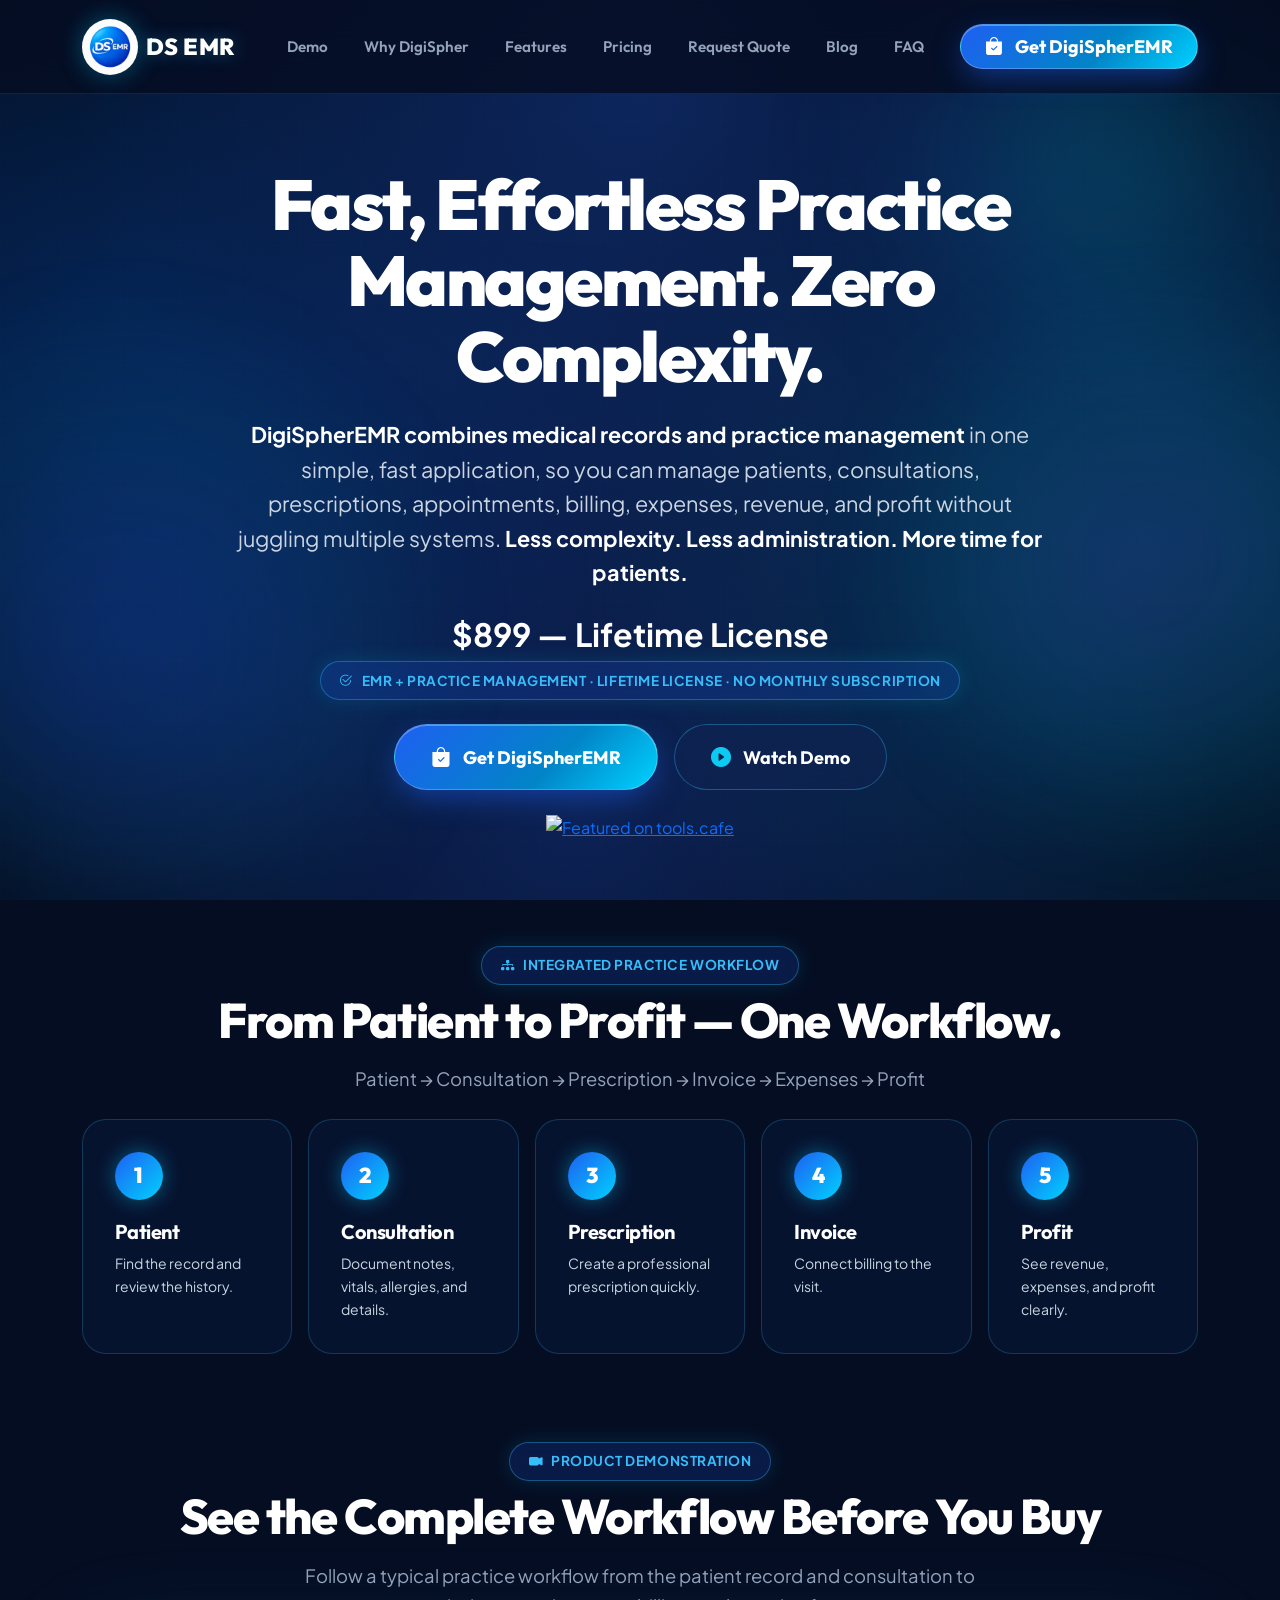
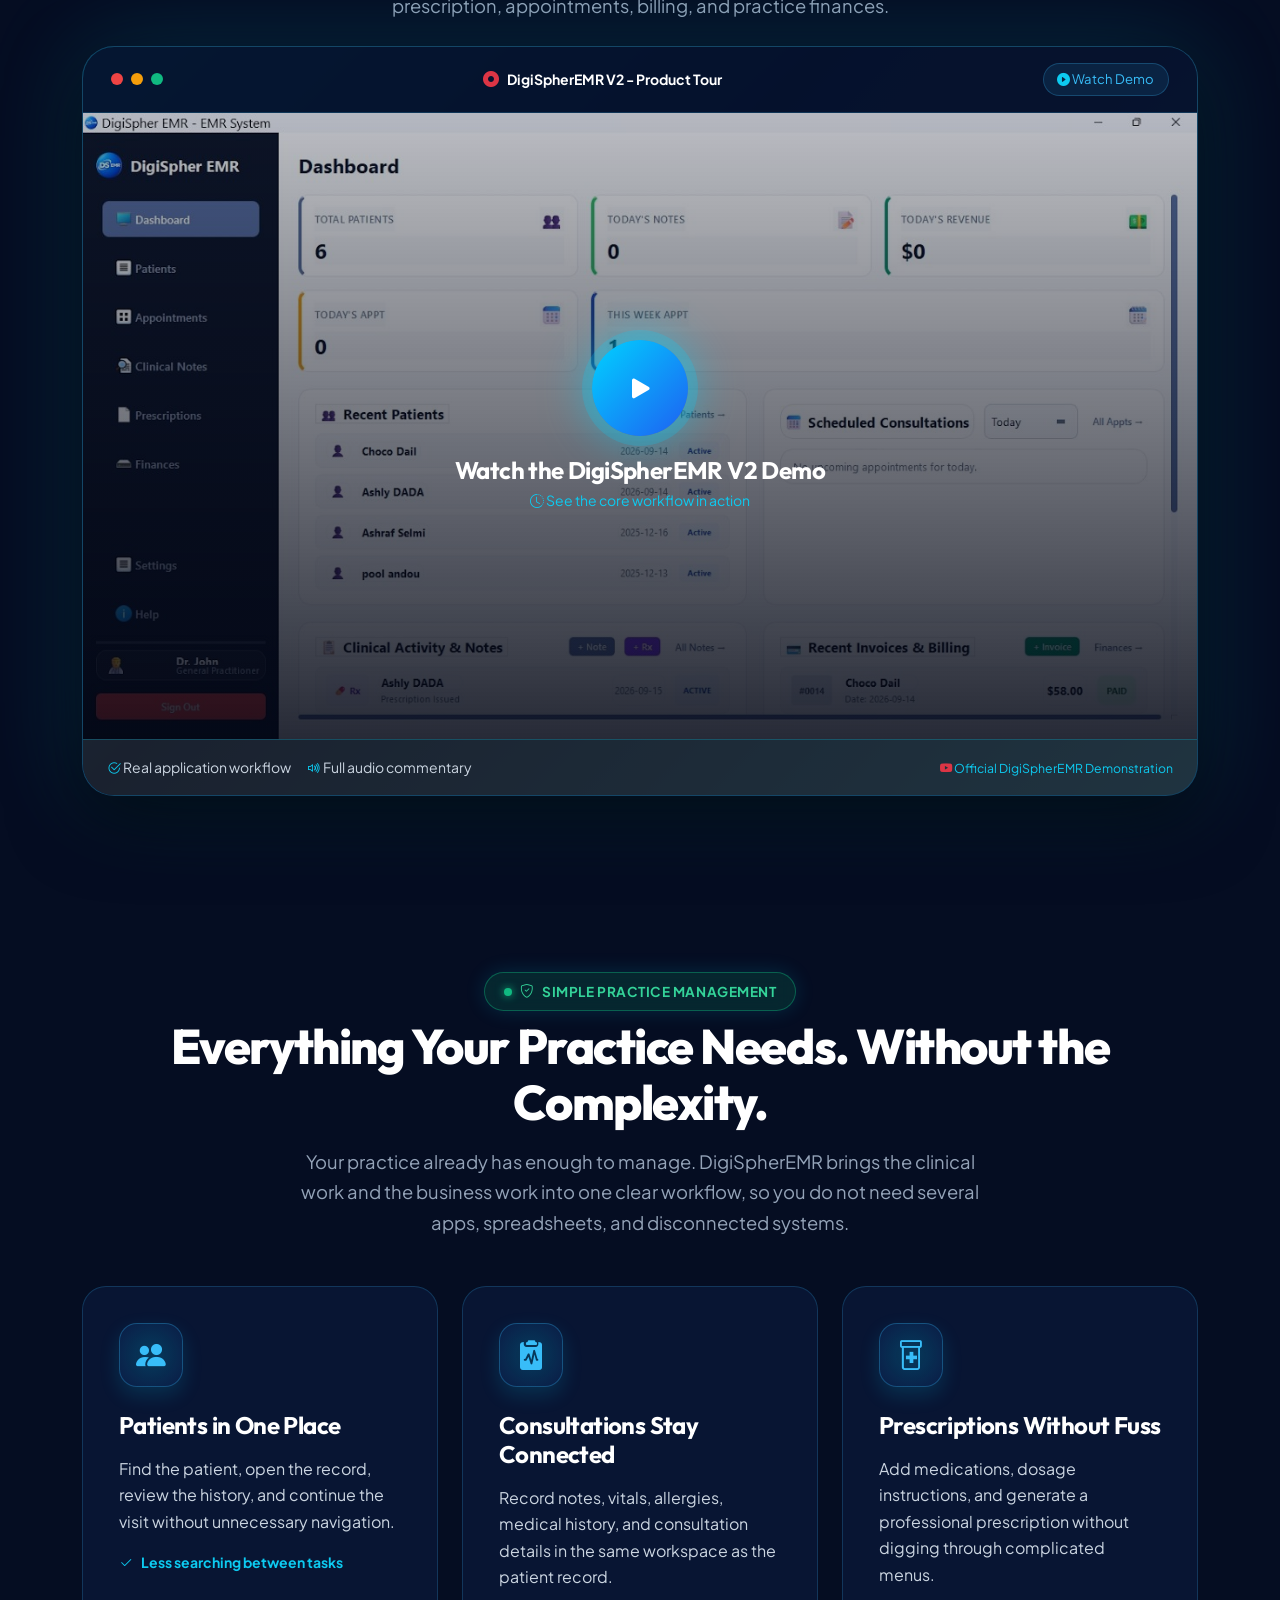
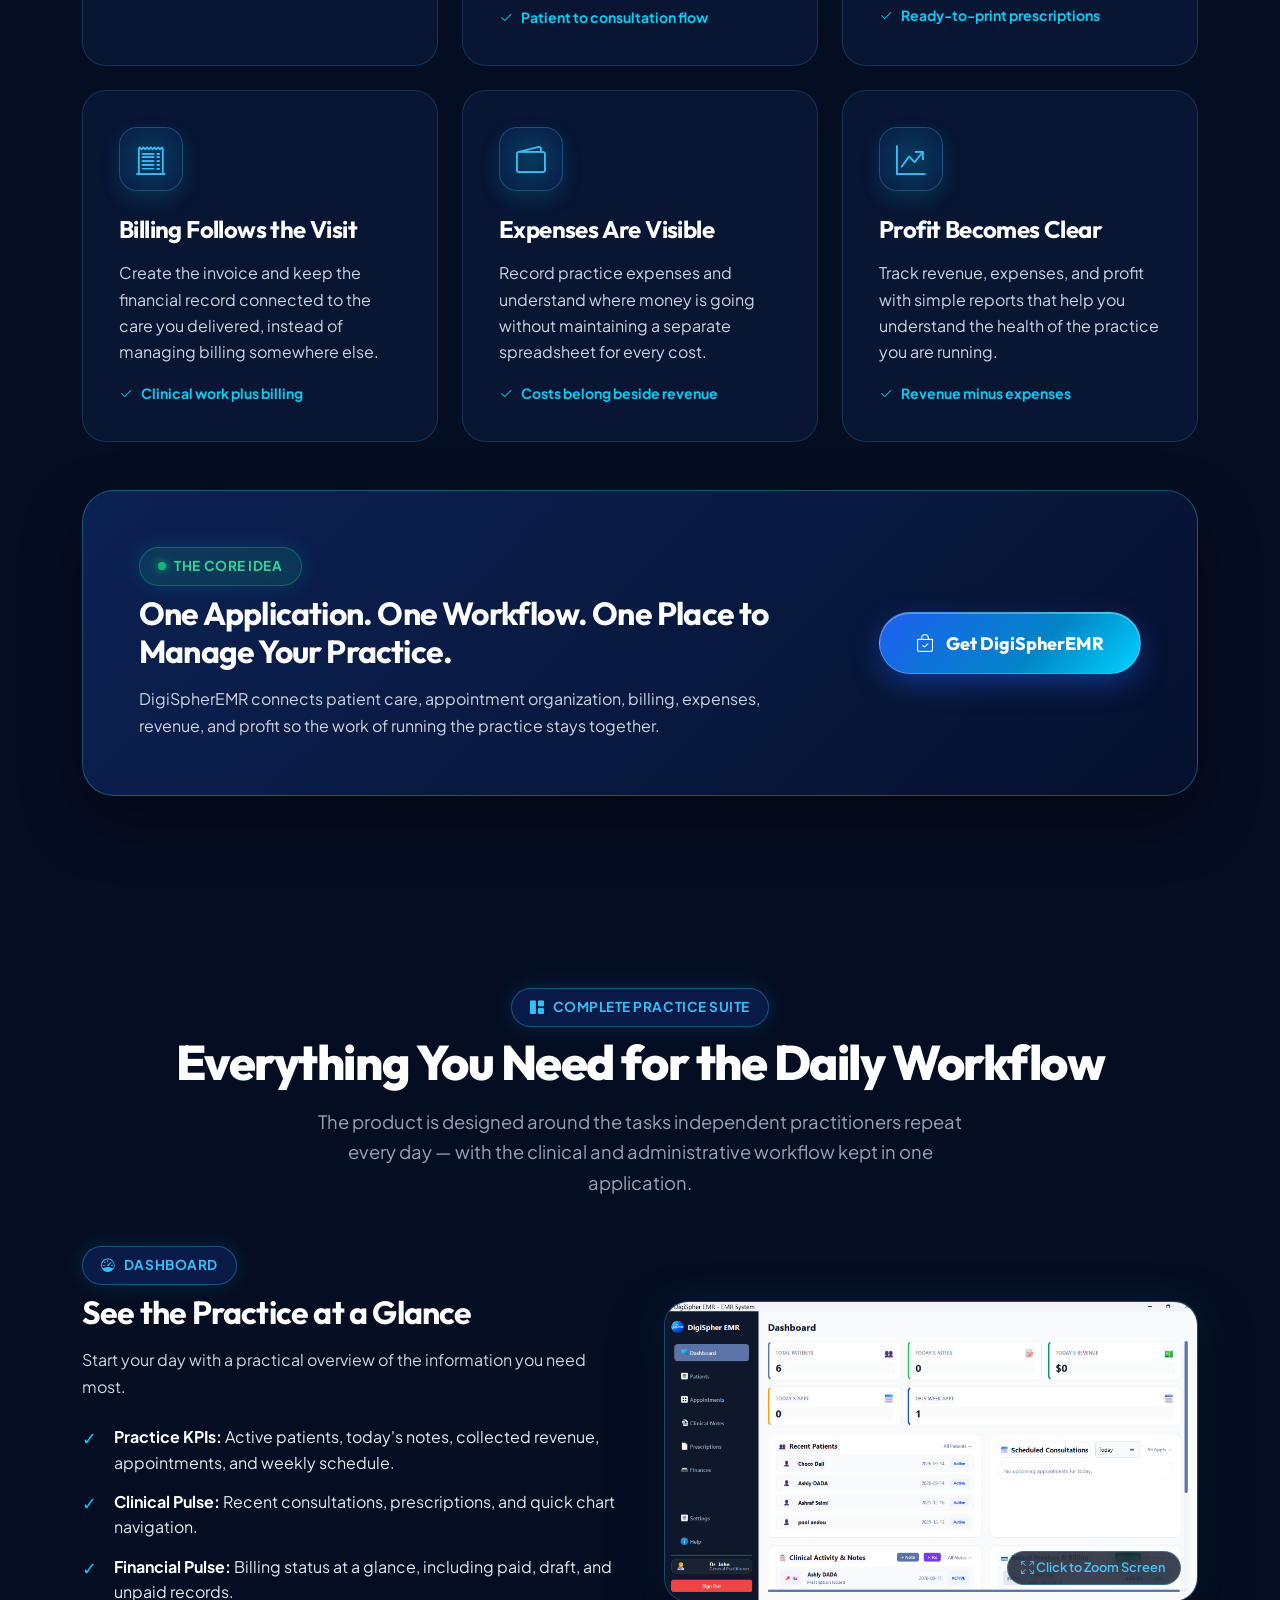
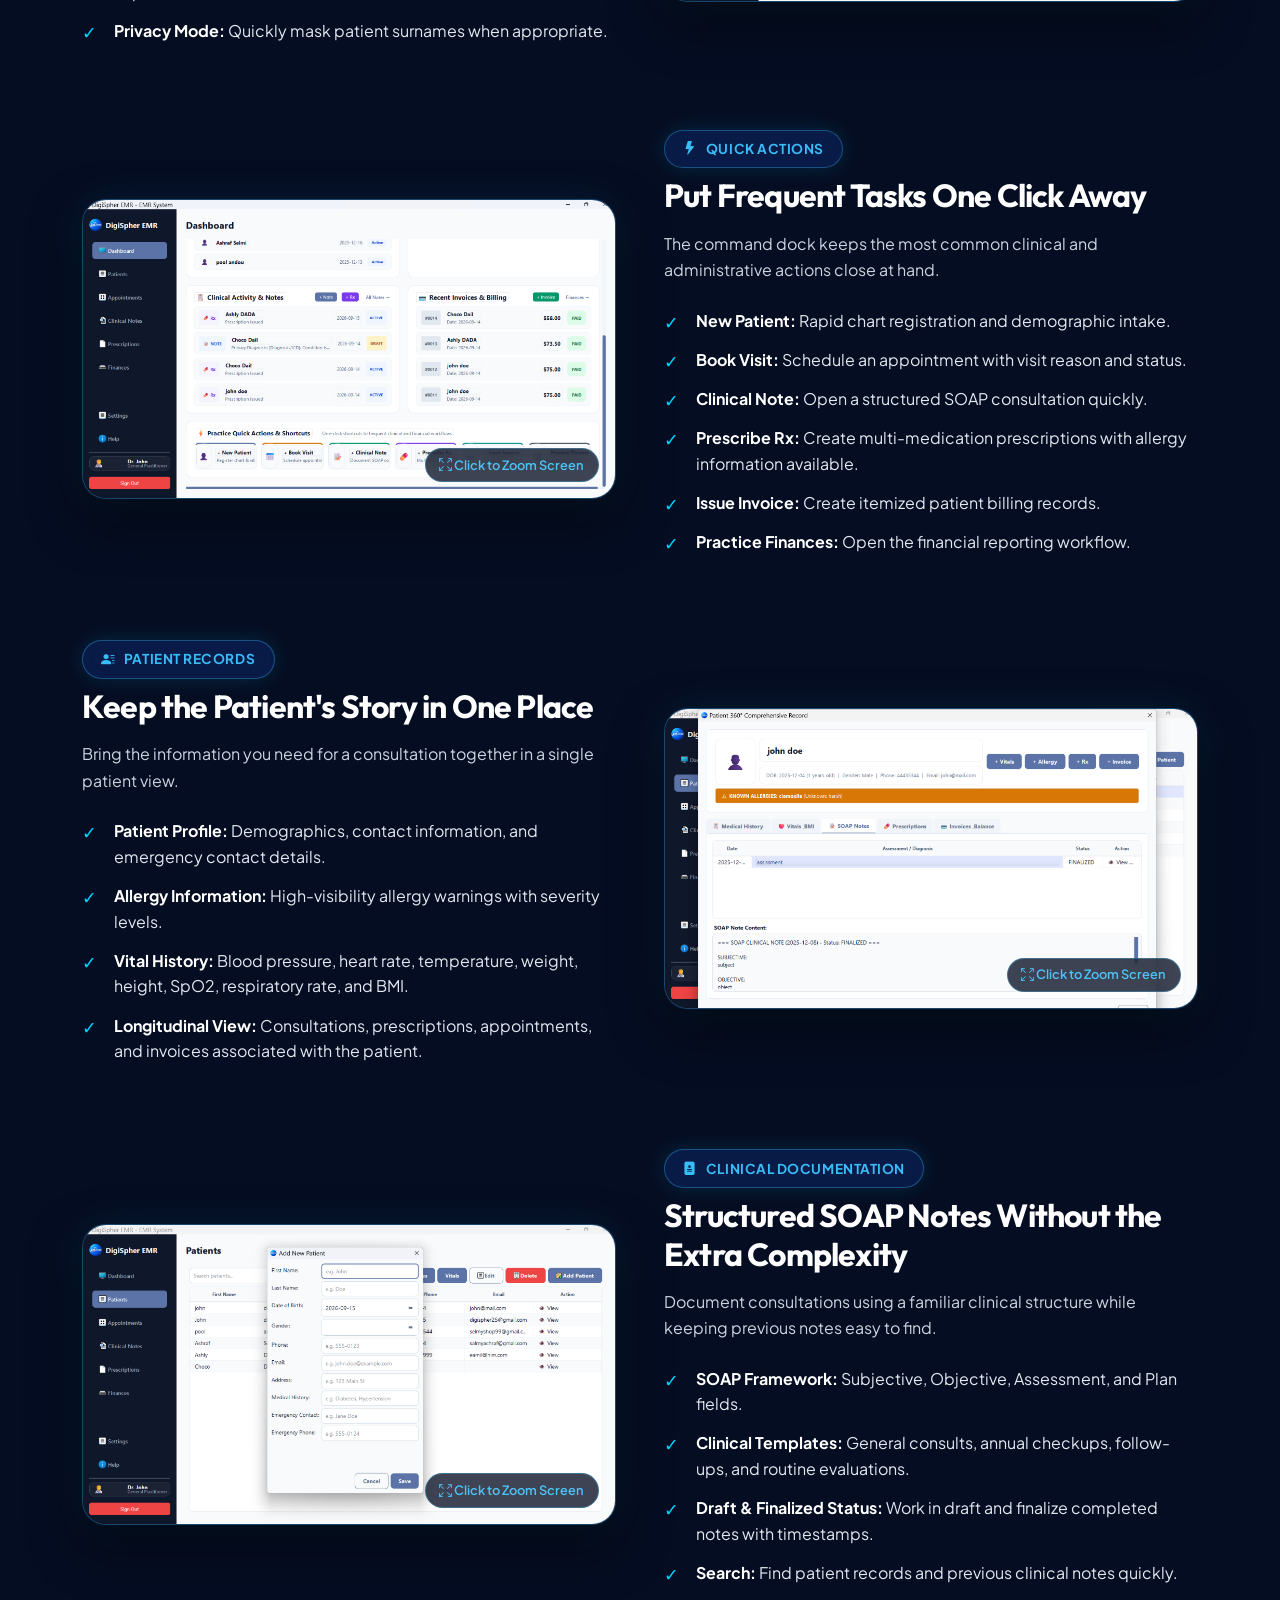
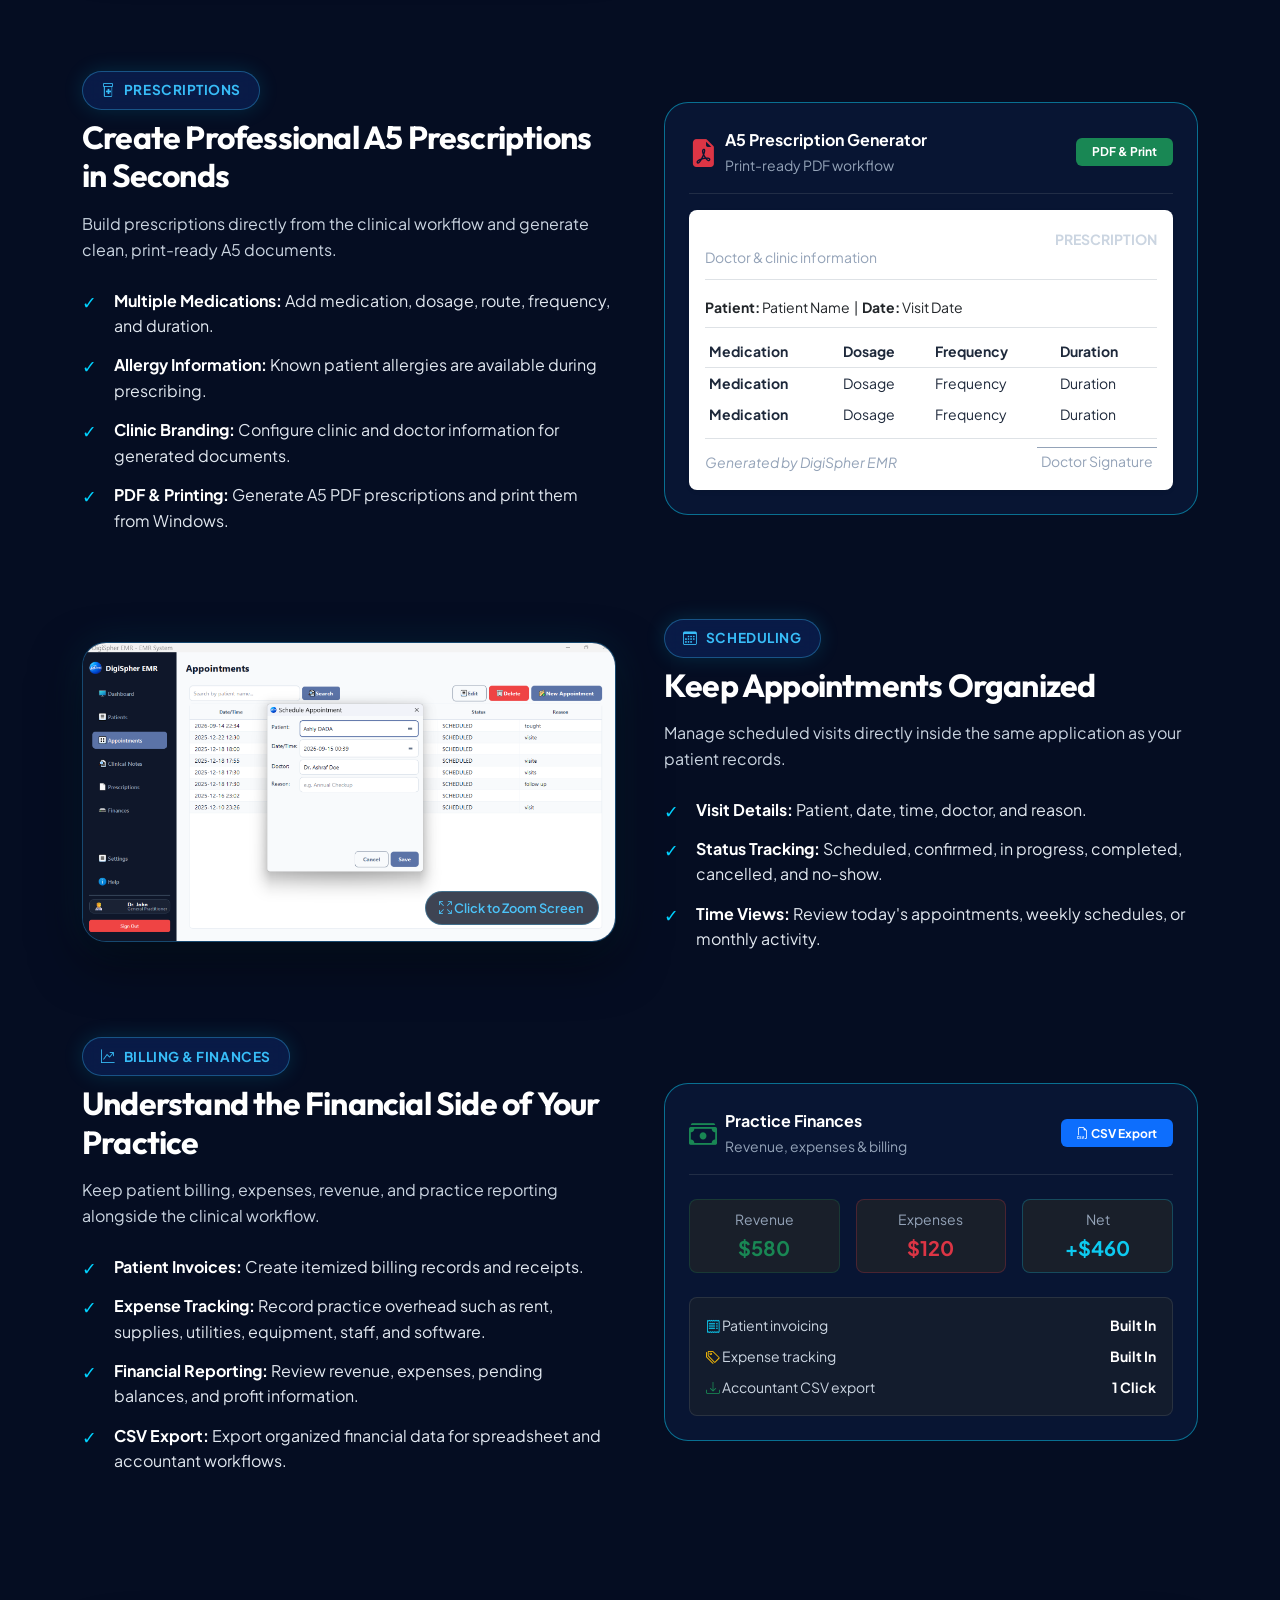
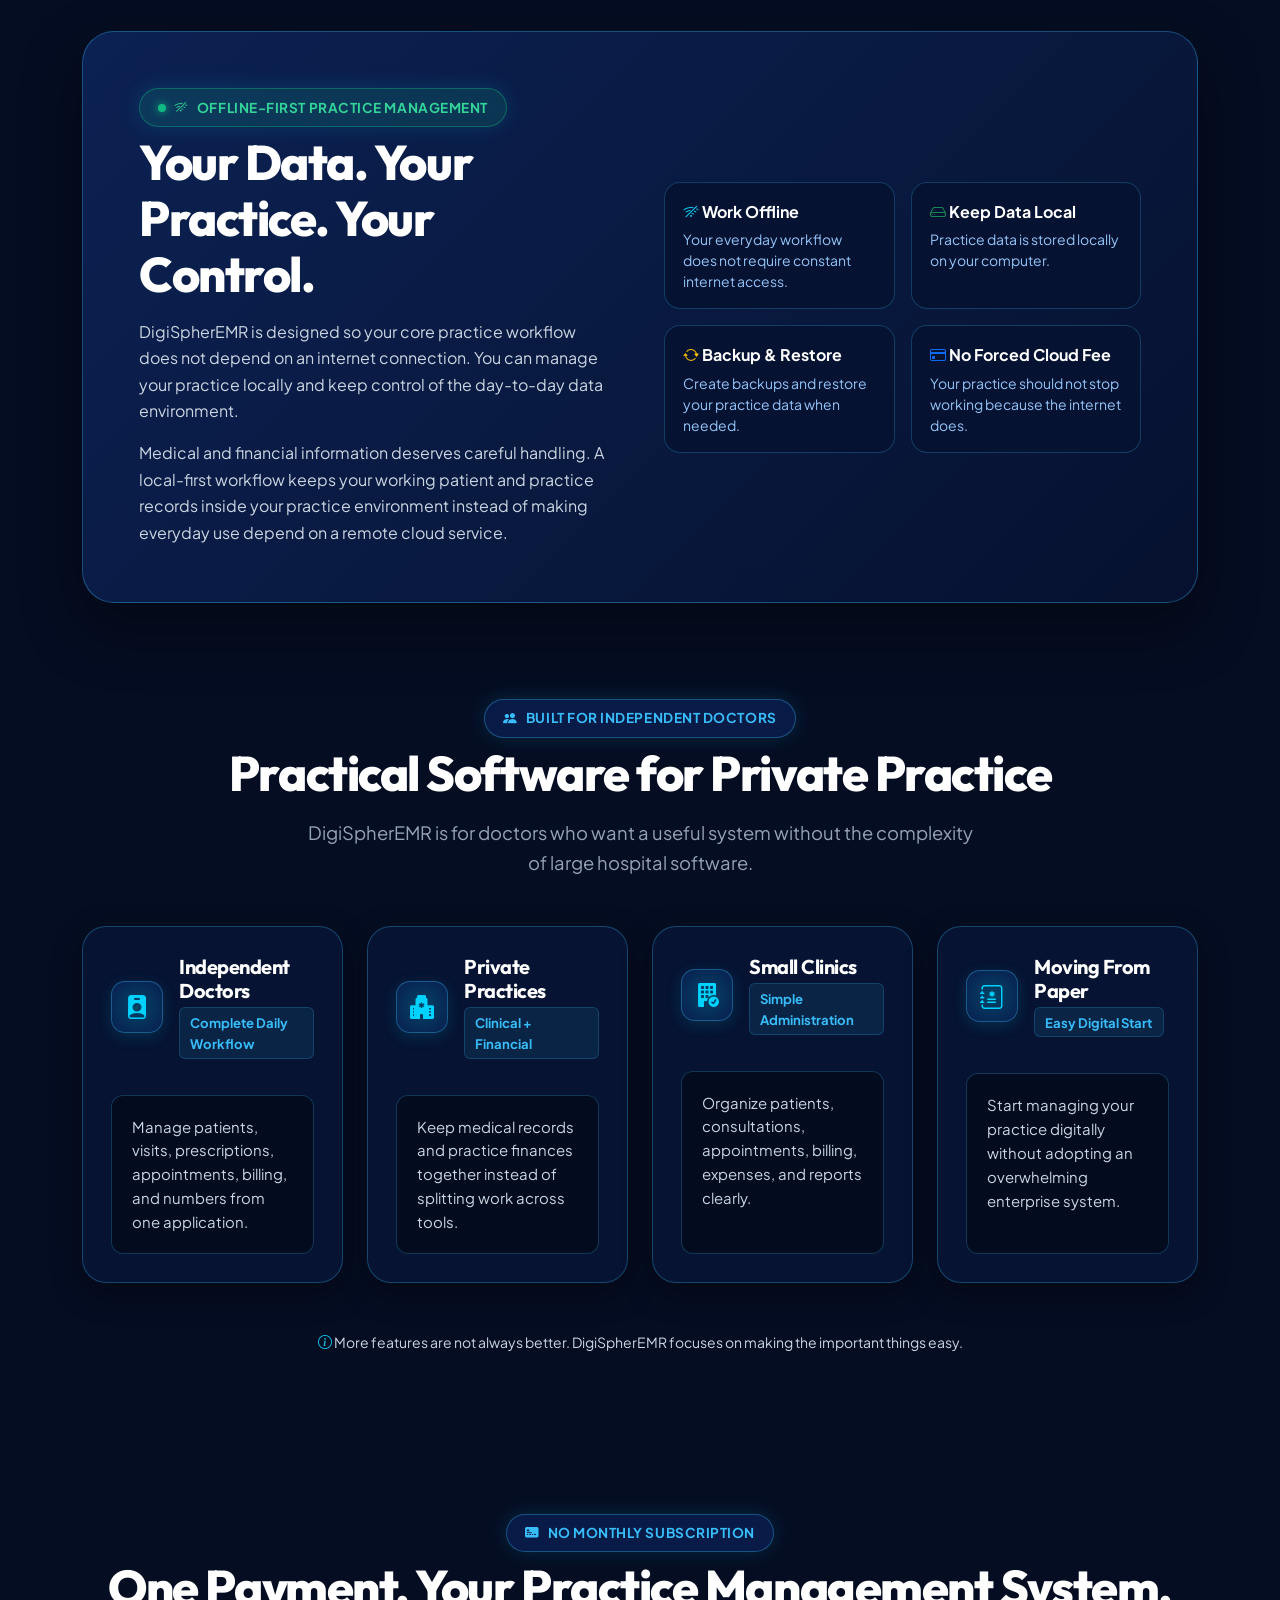
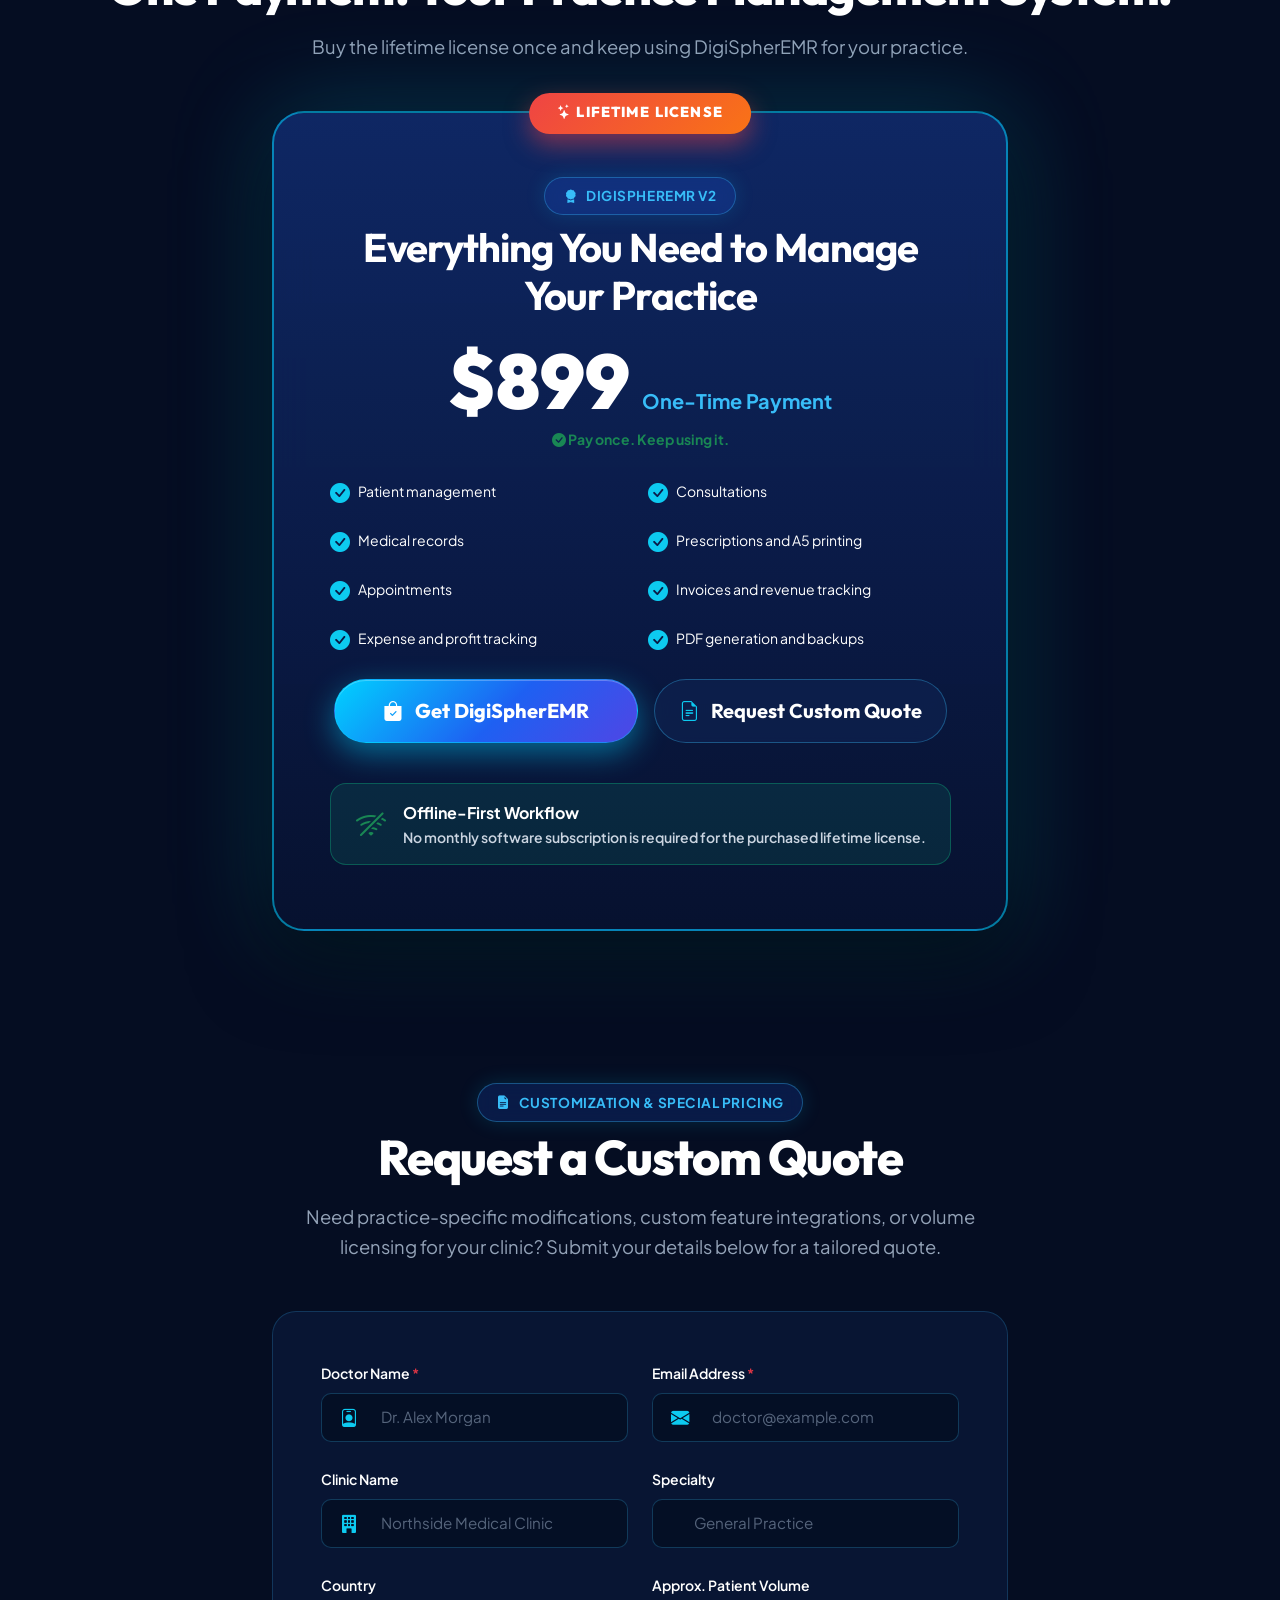
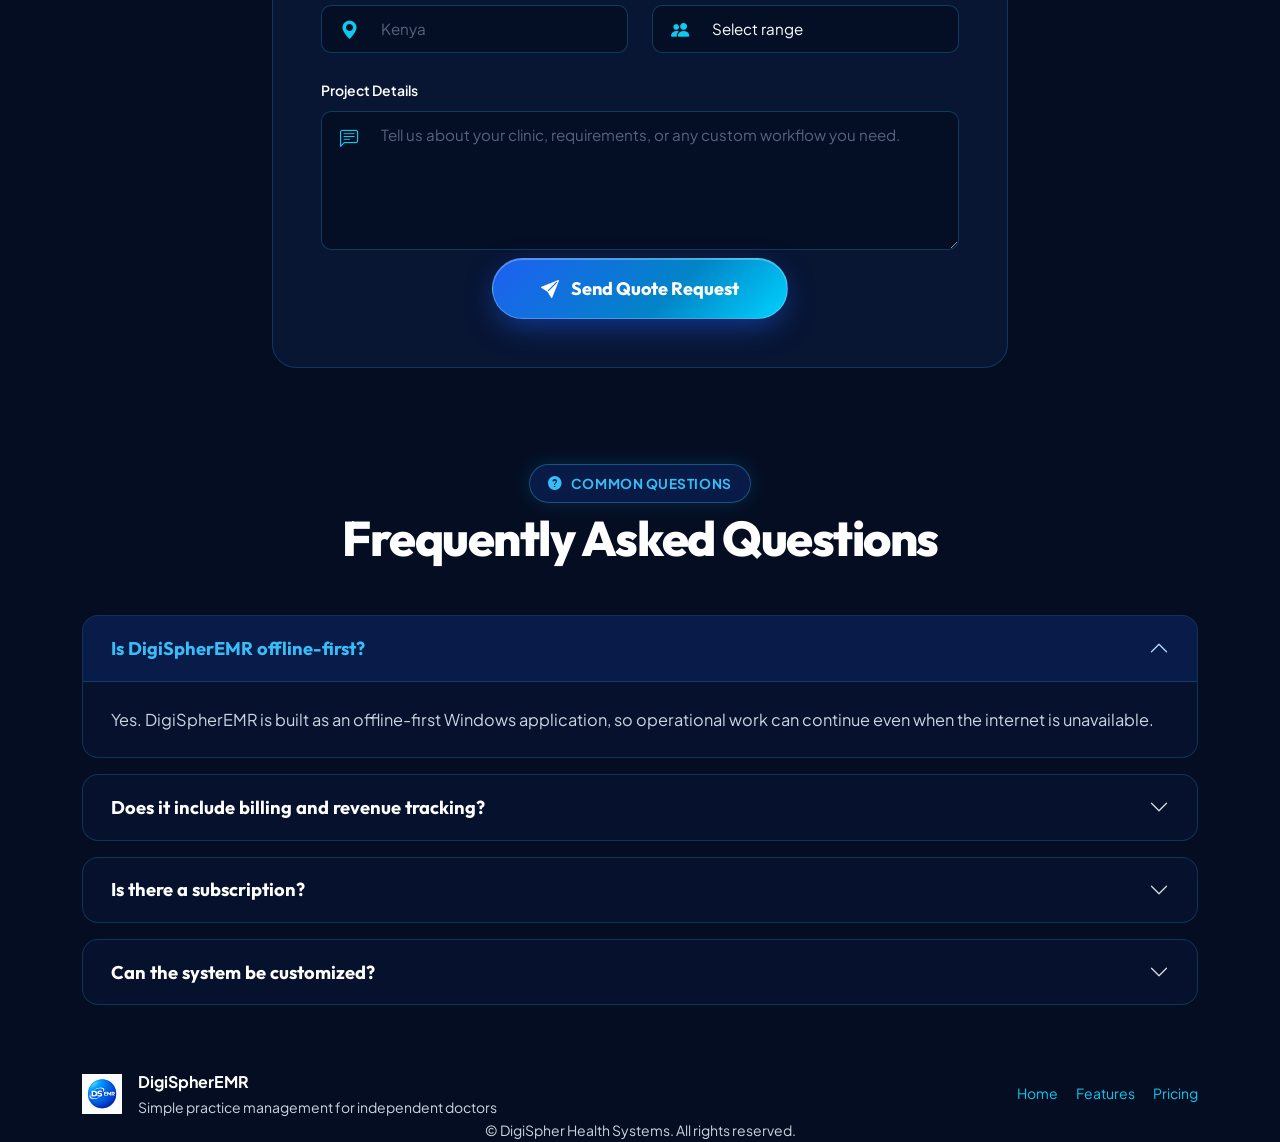
==== commit 85f0292f: "Revert "Add Product Hunt badge beside the Tools.cafe badge in the hero section" This reverts commit " ====
--- a/index.html
+++ b/index.html
@@ -12,9 +12,9 @@
   </title>
   <meta name="title" content="DigiSpherEMR V2 | Simple Offline-First Practice Management for Doctors">
   <meta name="description"
-    content="DigiSpherEMR V2 brings patients, consultations, prescriptions, appointments, billing, expenses, revenue, and profit together in one simple offline-first Windows application for doctors and private practices.">
+    content="DigiSpherEMR V2 brings patients, consultations, prescriptions, appointments, billing, expenses, revenue, and profit together in one simple offline-first Windows application for doctors.">
   <meta name="keywords"
-    content="DigiSpher EMR, offline EMR software, practice management software for solo doctors, windows medical record system, SOAP notes software, offline prescription generator, medical billing software, doctor practice management software, offline-first EMR">
+    content="DigiSpher EMR, offline EMR software, practice management software for solo doctors, windows medical record system, SOAP notes software, offline prescription generator, medical billing software, doctor dashboard">
   <meta name="author" content="DigiSpher Health Systems">
   <meta name="robots" content="index, follow">
   <link rel="canonical" href="https://ds-emr.digispher.online/">
@@ -73,7 +73,7 @@
     "operatingSystem": "Windows 10, Windows 11 (64-bit)",
     "applicationCategory": "MedicalBusinessApplication",
     "softwareVersion": "2.0",
-    "description": "Simple offline-first practice management application for doctors, combining patients, consultations, prescriptions, appointments, billing, expenses, revenue, and profit tracking into one easy workflow.",
+    "description": "Simple offline-first practice management application for doctors, combining patients, consultations, prescriptions, appointments, billing, expenses, revenue, and profit tracking.",
     "offers": {
       "@type": "Offer",
       "price": "899.00",
@@ -186,12 +186,9 @@
               </a>
             </div>
 
-            <div class="d-flex justify-content-center align-items-center gap-3 mt-4 flex-wrap">
+            <div class="d-flex justify-content-center mt-4">
               <a href="https://tools.cafe" target="_blank" rel="noopener" aria-label="Featured on tools.cafe">
                 <img src="https://tools.cafe/b/dark.svg" alt="Featured on tools.cafe" width="256" height="80" />
-              </a>
-              <a href="https://www.producthunt.com/products/digicareemr/reviews/new?utm_source=badge-product_review&utm_medium=badge&utm_source=badge-digicareemr" target="_blank" rel="noopener noreferrer" aria-label="DigiSpherEMR on Product Hunt">
-                <img src="https://api.producthunt.com/widgets/embed-image/v1/product_review.svg?product_id=1134877&theme=light" alt="DigiSpher EMR - Streamline solo-practice management with an Easy EMR | Product Hunt" style="width: 250px; height: 54px;" width="250" height="54" />
               </a>
             </div>
 
@@ -1001,8 +998,20 @@
                     <label for="doctorName" class="form-label text-white fw-semibold small">Doctor Name <span
                         class="text-danger">*</span></label>
                     <div class="input-group input-group-sphere">
-                      <span class="input-group-text"><i class="bi bi-person-fill"></i></span>
-                      <input type="text" class="form-control" id="doctorName" name="doctorName" required>
+                      <span class="input-group-text"><i class="bi bi-person-badge text-info"></i></span>
+                      <input type="text" class="form-control form-control-sphere" id="doctorName" name="doctor_name"
+                        placeholder="Dr. Alex Morgan" required>
+                    </div>
+                  </div>
+
+                  <!-- Email -->
+                  <div class="col-md-6">
+                    <label for="doctorEmail" class="form-label text-white fw-semibold small">Email Address <span
+                        class="text-danger">*</span></label>
+                    <div class="input-group input-group-sphere">
+                      <span class="input-group-text"><i class="bi bi-envelope-fill text-info"></i></span>
+                      <input type="email" class="form-control form-control-sphere" id="doctorEmail" name="doctor_email"
+                        placeholder="doctor@example.com" required>
                     </div>
                   </div>
 
@@ -1010,71 +1019,61 @@
                   <div class="col-md-6">
                     <label for="clinicName" class="form-label text-white fw-semibold small">Clinic Name</label>
                     <div class="input-group input-group-sphere">
-                      <span class="input-group-text"><i class="bi bi-hospital"></i></span>
-                      <input type="text" class="form-control" id="clinicName" name="clinicName">
+                      <span class="input-group-text"><i class="bi bi-building-fill text-info"></i></span>
+                      <input type="text" class="form-control form-control-sphere" id="clinicName" name="clinic_name"
+                        placeholder="Northside Medical Clinic">
                     </div>
                   </div>
 
-                  <!-- Email -->
+                  <!-- Expertise -->
                   <div class="col-md-6">
-                    <label for="email" class="form-label text-white fw-semibold small">Email Address <span
-                        class="text-danger">*</span></label>
+                    <label for="specialty" class="form-label text-white fw-semibold small">Specialty</label>
                     <div class="input-group input-group-sphere">
-                      <span class="input-group-text"><i class="bi bi-envelope-fill"></i></span>
-                      <input type="email" class="form-control" id="email" name="email" required>
+                      <span class="input-group-text"><i class="bi bi-stethoscope text-info"></i></span>
+                      <input type="text" class="form-control form-control-sphere" id="specialty" name="specialty"
+                        placeholder="General Practice">
                     </div>
                   </div>
 
-                  <!-- Phone -->
-                  <div class="col-md-6">
-                    <label for="phone" class="form-label text-white fw-semibold small">Phone Number</label>
-                    <div class="input-group input-group-sphere">
-                      <span class="input-group-text"><i class="bi bi-telephone-fill"></i></span>
-                      <input type="tel" class="form-control" id="phone" name="phone">
-                    </div>
-                  </div>
-
-                  <!-- Country -->
+                  <!-- Countries -->
                   <div class="col-md-6">
                     <label for="country" class="form-label text-white fw-semibold small">Country</label>
                     <div class="input-group input-group-sphere">
-                      <span class="input-group-text"><i class="bi bi-geo-alt-fill"></i></span>
-                      <input type="text" class="form-control" id="country" name="country">
+                      <span class="input-group-text"><i class="bi bi-geo-alt-fill text-info"></i></span>
+                      <input type="text" class="form-control form-control-sphere" id="country" name="country"
+                        placeholder="Kenya">
                     </div>
                   </div>
 
-                  <!-- Number of Doctors -->
+                  <!-- Practice Size -->
                   <div class="col-md-6">
-                    <label for="doctorCount" class="form-label text-white fw-semibold small">Number of Doctors</label>
+                    <label for="practiceSize" class="form-label text-white fw-semibold small">Approx. Patient Volume</label>
                     <div class="input-group input-group-sphere">
-                      <span class="input-group-text"><i class="bi bi-people-fill"></i></span>
-                      <input type="number" class="form-control" id="doctorCount" name="doctorCount" min="1" value="1">
+                      <span class="input-group-text"><i class="bi bi-people-fill text-info"></i></span>
+                      <select class="form-select form-control-sphere" id="practiceSize" name="practice_size">
+                        <option value="">Select range</option>
+                        <option value="1-500">1-500 patients</option>
+                        <option value="501-1500">501-1,500 patients</option>
+                        <option value="1501-5000">1,501-5,000 patients</option>
+                        <option value="5000+">5,000+ patients</option>
+                      </select>
                     </div>
-                  </div>
-
-                  <!-- Interest -->
-                  <div class="col-12">
-                    <label for="interest" class="form-label text-white fw-semibold small">What are you interested in?</label>
-                    <select class="form-select input-group-sphere" id="interest" name="interest">
-                      <option value="">Select an option</option>
-                      <option>New Practice Setup</option>
-                      <option>Custom Feature Development</option>
-                      <option>Volume Licensing</option>
-                      <option>Need a Demo</option>
-                      <option>Other</option>
-                    </select>
                   </div>
 
                   <!-- Message -->
                   <div class="col-12">
-                    <label for="message" class="form-label text-white fw-semibold small">Tell us more about your needs</label>
-                    <textarea class="form-control input-group-sphere" id="message" name="message" rows="5"></textarea>
+                    <label for="quoteNotes" class="form-label text-white fw-semibold small">Project Details</label>
+                    <div class="input-group input-group-sphere align-items-start">
+                      <span class="input-group-text align-self-start"><i class="bi bi-chat-left-text text-info"></i></span>
+                      <textarea class="form-control form-control-sphere" id="quoteNotes" name="notes" rows="5"
+                        placeholder="Tell us about your clinic, requirements, or any custom workflow you need."></textarea>
+                    </div>
                   </div>
 
                   <!-- Submit -->
                   <div class="col-12 text-center mt-2">
-                    <button type="submit" class="btn btn-sphere-primary px-5 py-3">
-                      <i class="bi bi-send-fill"></i> Send Request
+                    <button type="submit" class="btn btn-sphere-primary btn-lg px-5 py-3">
+                      <i class="bi bi-send-fill"></i> Send Quote Request
                     </button>
                   </div>
                 </div>
@@ -1086,31 +1085,115 @@
       </div>
     </section>
 
+    <!-- FAQ -->
+    <section class="faq-section py-5" id="faq" aria-labelledby="faqHeading">
+      <div class="container-xl">
+        <div class="text-center mb-5">
+          <span class="badge-sphere mb-2"><i class="bi bi-question-circle-fill"></i> Common Questions</span>
+          <h2 id="faqHeading" class="section-title">Frequently Asked Questions</h2>
+        </div>
+
+        <div class="accordion accordion-sphere" id="faqAccordion">
+          <div class="accordion-item">
+            <h3 class="accordion-header" id="faqOneHeading">
+              <button class="accordion-button" type="button" data-bs-toggle="collapse" data-bs-target="#faqOne"
+                aria-expanded="true" aria-controls="faqOne">
+                Is DigiSpherEMR offline-first?
+              </button>
+            </h3>
+            <div id="faqOne" class="accordion-collapse collapse show" aria-labelledby="faqOneHeading">
+              <div class="accordion-body">
+                Yes. DigiSpherEMR is built as an offline-first Windows application, so operational work can continue even
+                when the internet is unavailable.
+              </div>
+            </div>
+          </div>
+
+          <div class="accordion-item">
+            <h3 class="accordion-header" id="faqTwoHeading">
+              <button class="accordion-button collapsed" type="button" data-bs-toggle="collapse" data-bs-target="#faqTwo"
+                aria-expanded="false" aria-controls="faqTwo">
+                Does it include billing and revenue tracking?
+              </button>
+            </h3>
+            <div id="faqTwo" class="accordion-collapse collapse" aria-labelledby="faqTwoHeading">
+              <div class="accordion-body">
+                Yes. The workflow includes patient billing, invoices, expenses, revenue, and practice profit tracking.
+              </div>
+            </div>
+          </div>
+
+          <div class="accordion-item">
+            <h3 class="accordion-header" id="faqThreeHeading">
+              <button class="accordion-button collapsed" type="button" data-bs-toggle="collapse" data-bs-target="#faqThree"
+                aria-expanded="false" aria-controls="faqThree">
+                Is there a subscription?
+              </button>
+            </h3>
+            <div id="faqThree" class="accordion-collapse collapse" aria-labelledby="faqThreeHeading">
+              <div class="accordion-body">
+                The product is offered as a lifetime license with a one-time payment, rather than a recurring monthly
+                software subscription.
+              </div>
+            </div>
+          </div>
+
+          <div class="accordion-item">
+            <h3 class="accordion-header" id="faqFourHeading">
+              <button class="accordion-button collapsed" type="button" data-bs-toggle="collapse" data-bs-target="#faqFour"
+                aria-expanded="false" aria-controls="faqFour">
+                Can the system be customized?
+              </button>
+            </h3>
+            <div id="faqFour" class="accordion-collapse collapse" aria-labelledby="faqFourHeading">
+              <div class="accordion-body">
+                Yes. Custom requirements, clinic-specific features, and tailored workflows can be discussed through the
+                custom quote request form.
+              </div>
+            </div>
+          </div>
+        </div>
+      </div>
+    </section>
+
   </main>
 
-  <footer class="footer-sphere">
-    <div class="container-xl py-4">
-      <div class="row g-3 align-items-center justify-content-between">
-        <div class="col-md-6">
-          <div class="d-flex align-items-center gap-2 text-white fw-bold">
-            <img src="assets/images/logo_user.png" alt="DigiSpherEMR" height="28">
-            <span>DigiSpherEMR V2</span>
-          </div>
-        </div>
-        <div class="col-md-6 text-md-end text-secondary small">
-          &copy; 2025 DigiSpher Health Systems. All rights reserved.
+  <footer class="site-footer">
+    <div class="container-xl">
+      <div class="row align-items-center gy-3">
+        <div class="col-md-6 text-center text-md-start">
+          <div class="d-flex align-items-center justify-content-center justify-content-md-start gap-3">
+            <img src="assets/images/logo_user.png" alt="DigiSpherEMR Logo" height="40" style="object-fit:contain;">
+            <div>
+              <div class="fw-bold text-white">DigiSpherEMR</div>
+              <div class="small text-secondary">Simple practice management for independent doctors</div>
+            </div>
+          </div>
+        </div>
+        <div class="col-md-6 text-center text-md-end">
+          <div class="small text-secondary">
+            <a href="#hero" class="text-info text-decoration-none me-3">Home</a>
+            <a href="#featureModules" class="text-info text-decoration-none me-3">Features</a>
+            <a href="#specialOffer" class="text-info text-decoration-none">Pricing</a>
+          </div>
+        </div>
+      </div>
+      <div class="footer-divider"></div>
+      <div class="row">
+        <div class="col-12 text-center small text-secondary">
+          &copy; <span id="currentYear"></span> DigiSpher Health Systems. All rights reserved.
         </div>
       </div>
     </div>
   </footer>
 
-  <!-- Bootstrap JS -->
+  <!-- Bootstrap JS Bundle with Popper -->
   <script src="https://cdn.jsdelivr.net/npm/bootstrap@5.3.3/dist/js/bootstrap.bundle.min.js"
-    integrity="sha384-YvpcrYf0tY3lHB60NNkmXc5s9fDVZLESaAA55NDzOxhy9GkcIdslK1eN7N6jIeHz"
-    crossorigin="anonymous"></script>
+    integrity="sha384-YvpcrYf0tY3lHB60NNkmXc5s9fDVZLESaAA55NDzOxhy9GkcIdslK1eN7N6jIeHz" crossorigin="anonymous"></script>
 
   <!-- Custom JS -->
   <script src="assets/js/main.js"></script>
+
 </body>
 
 </html>
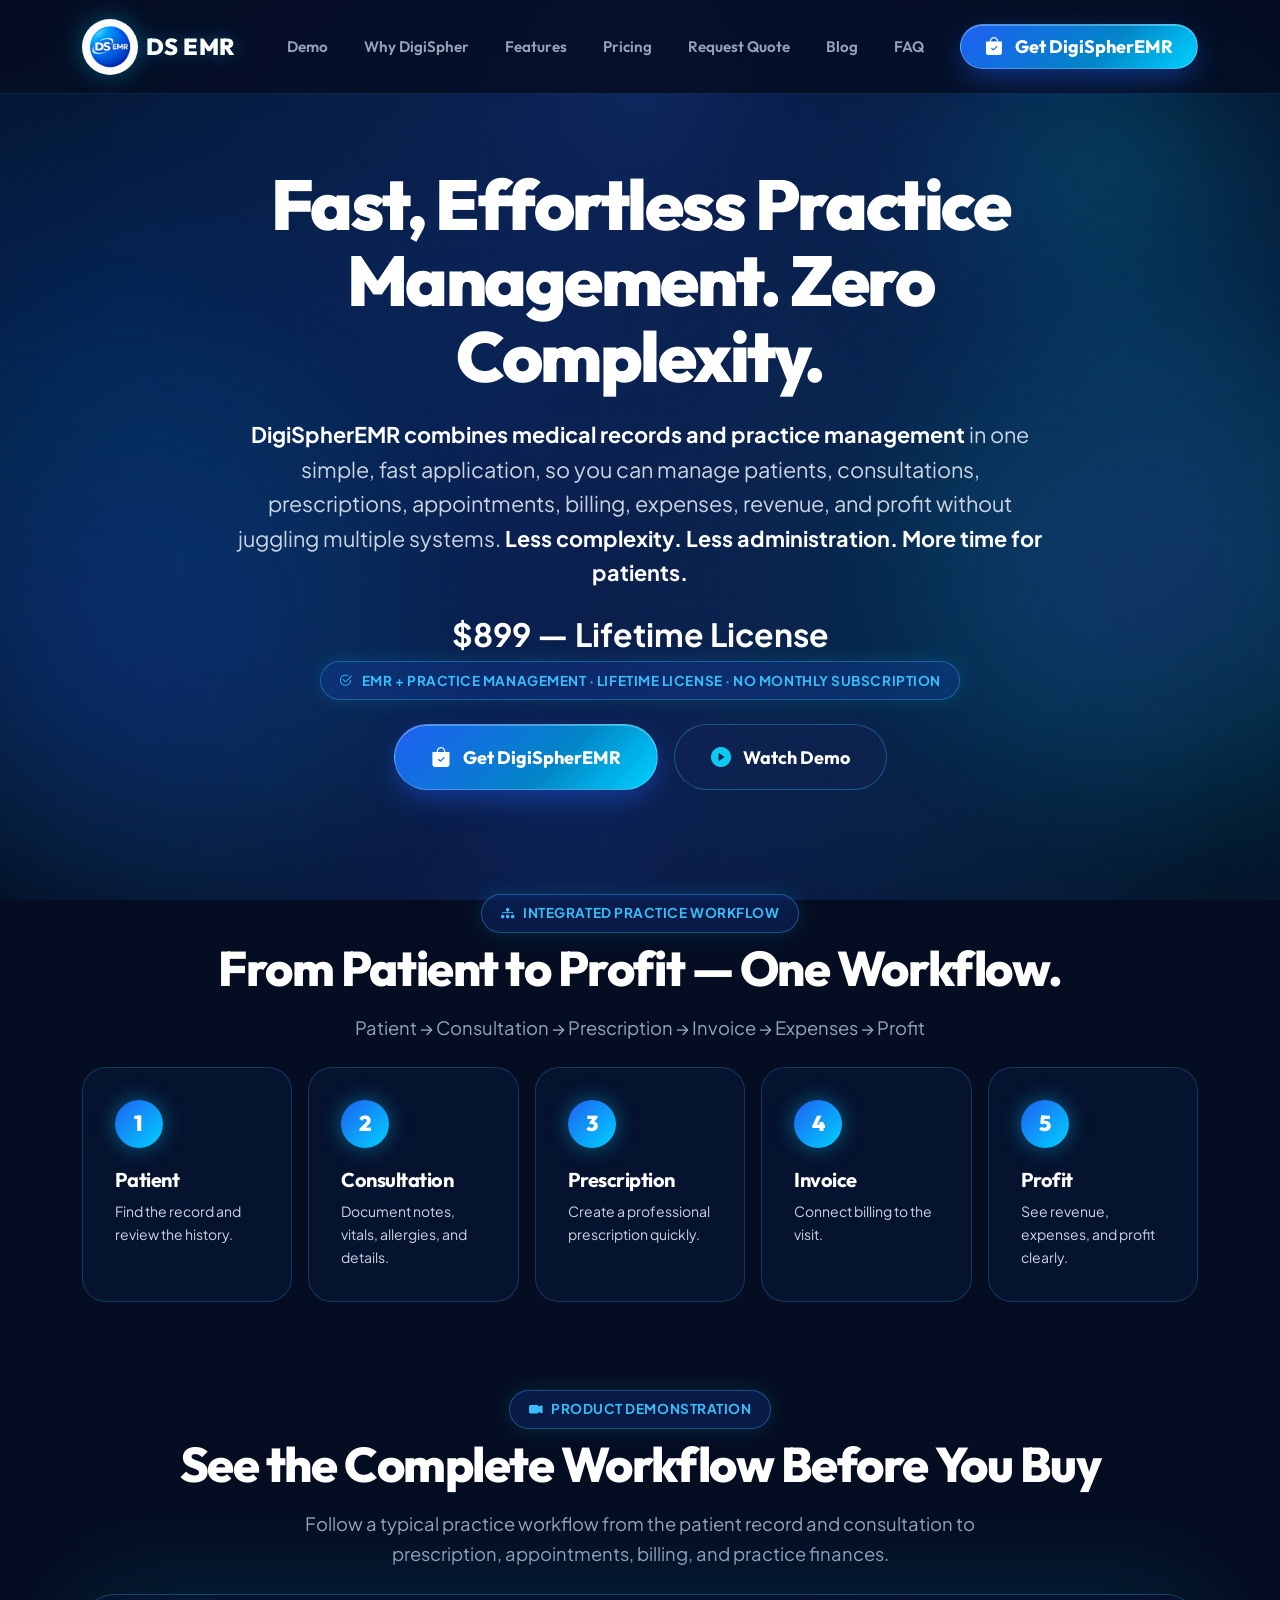
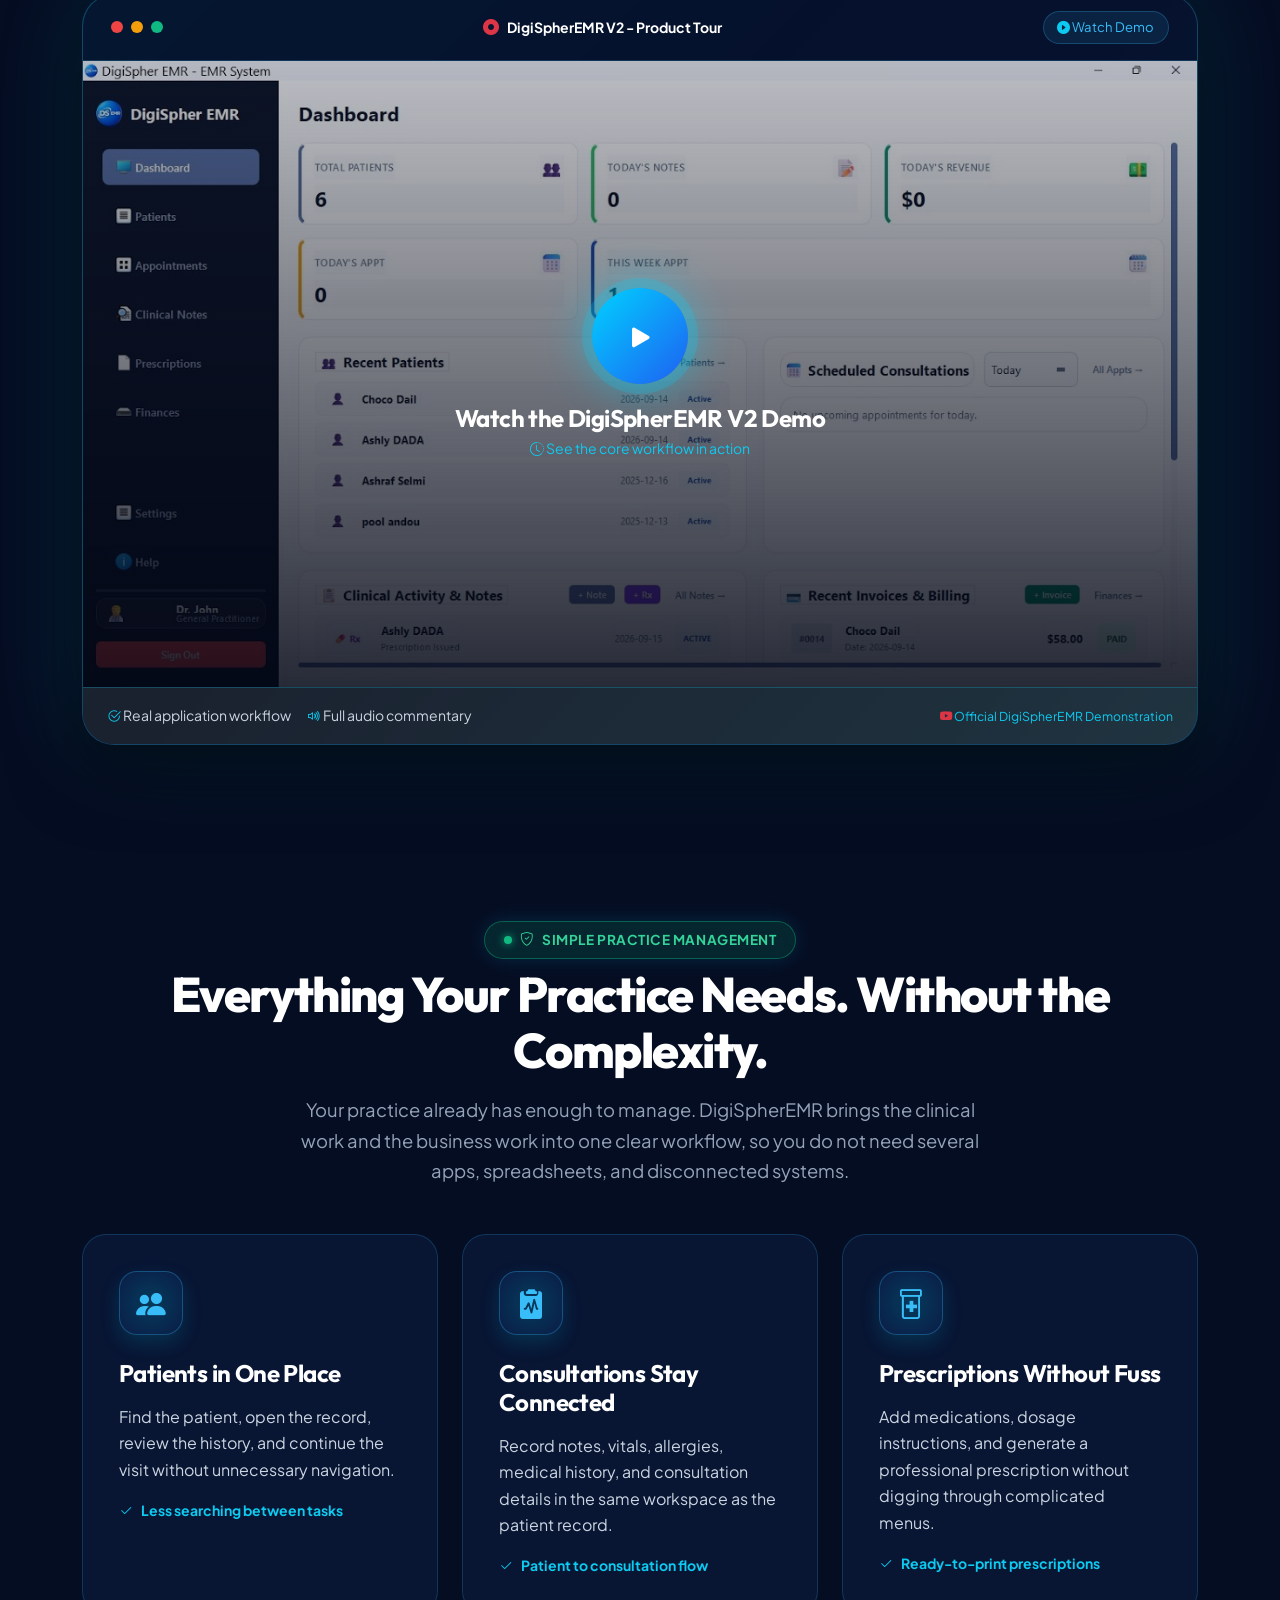
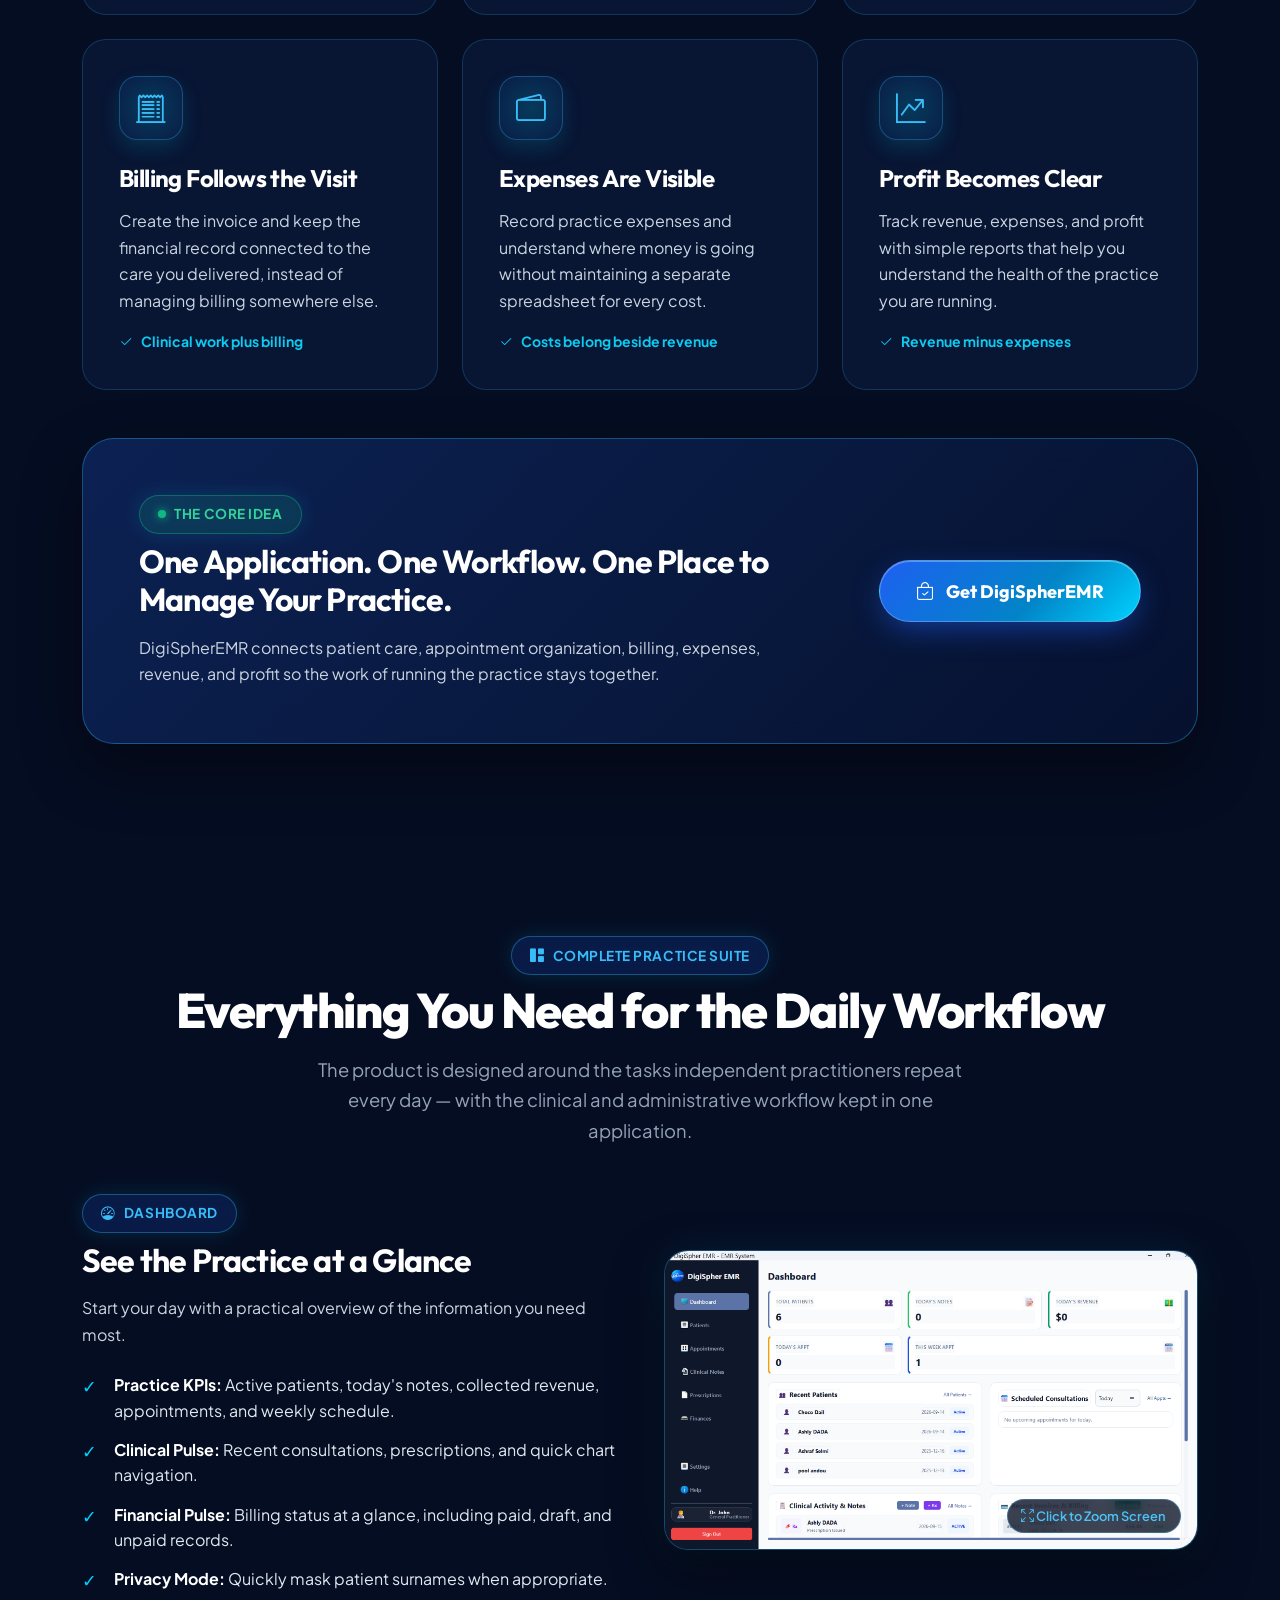
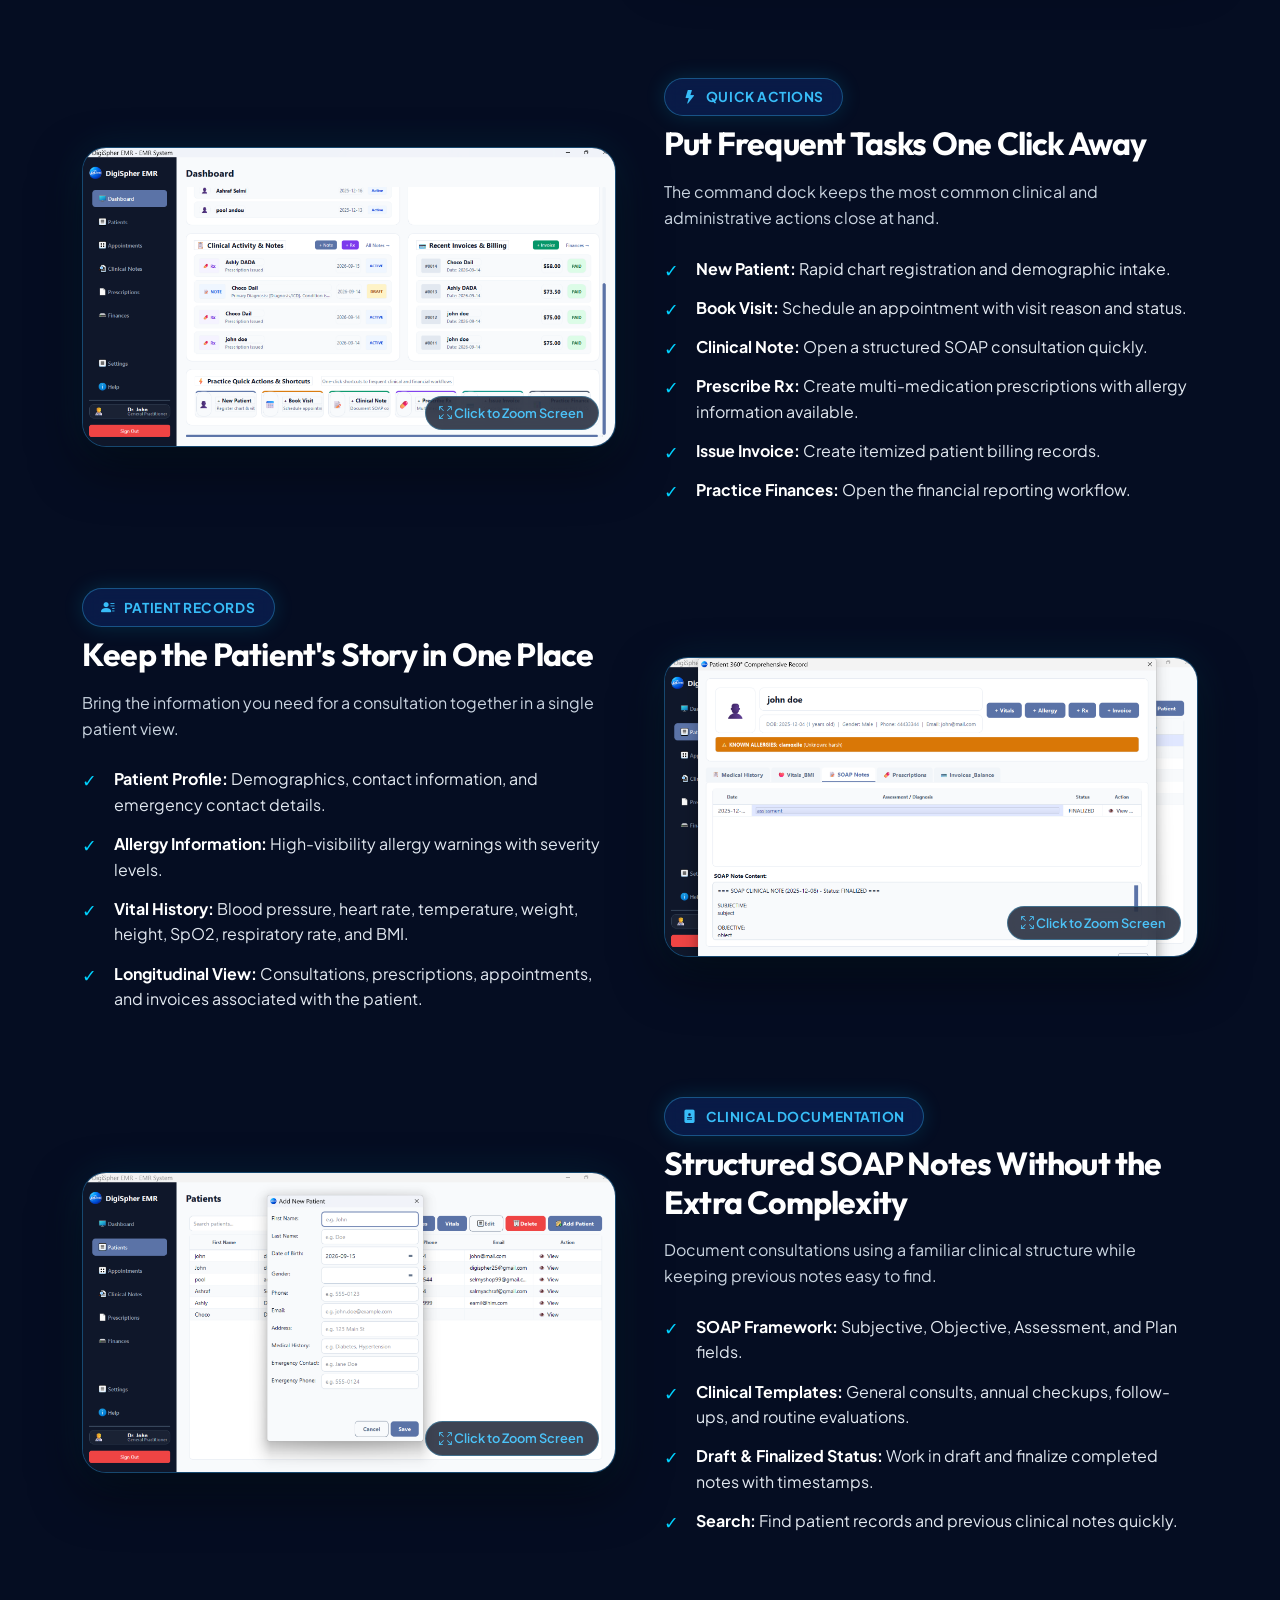
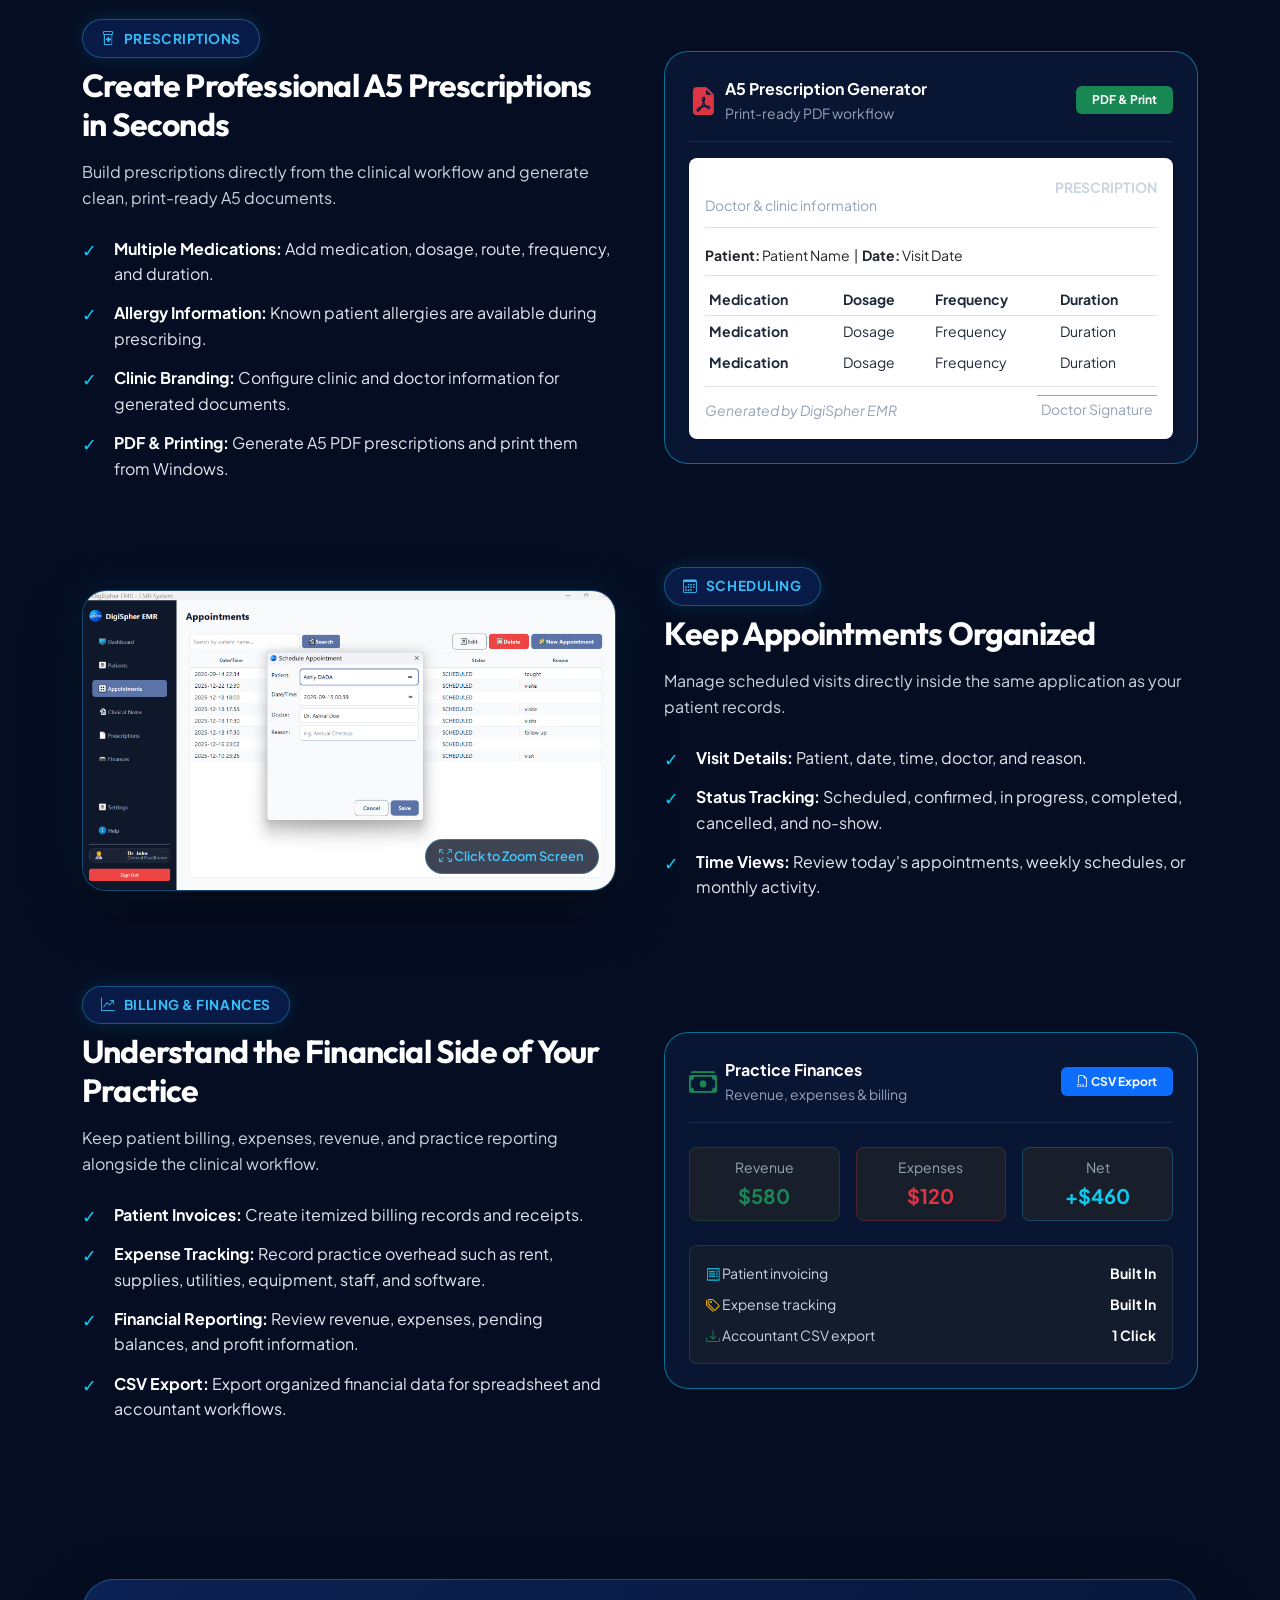
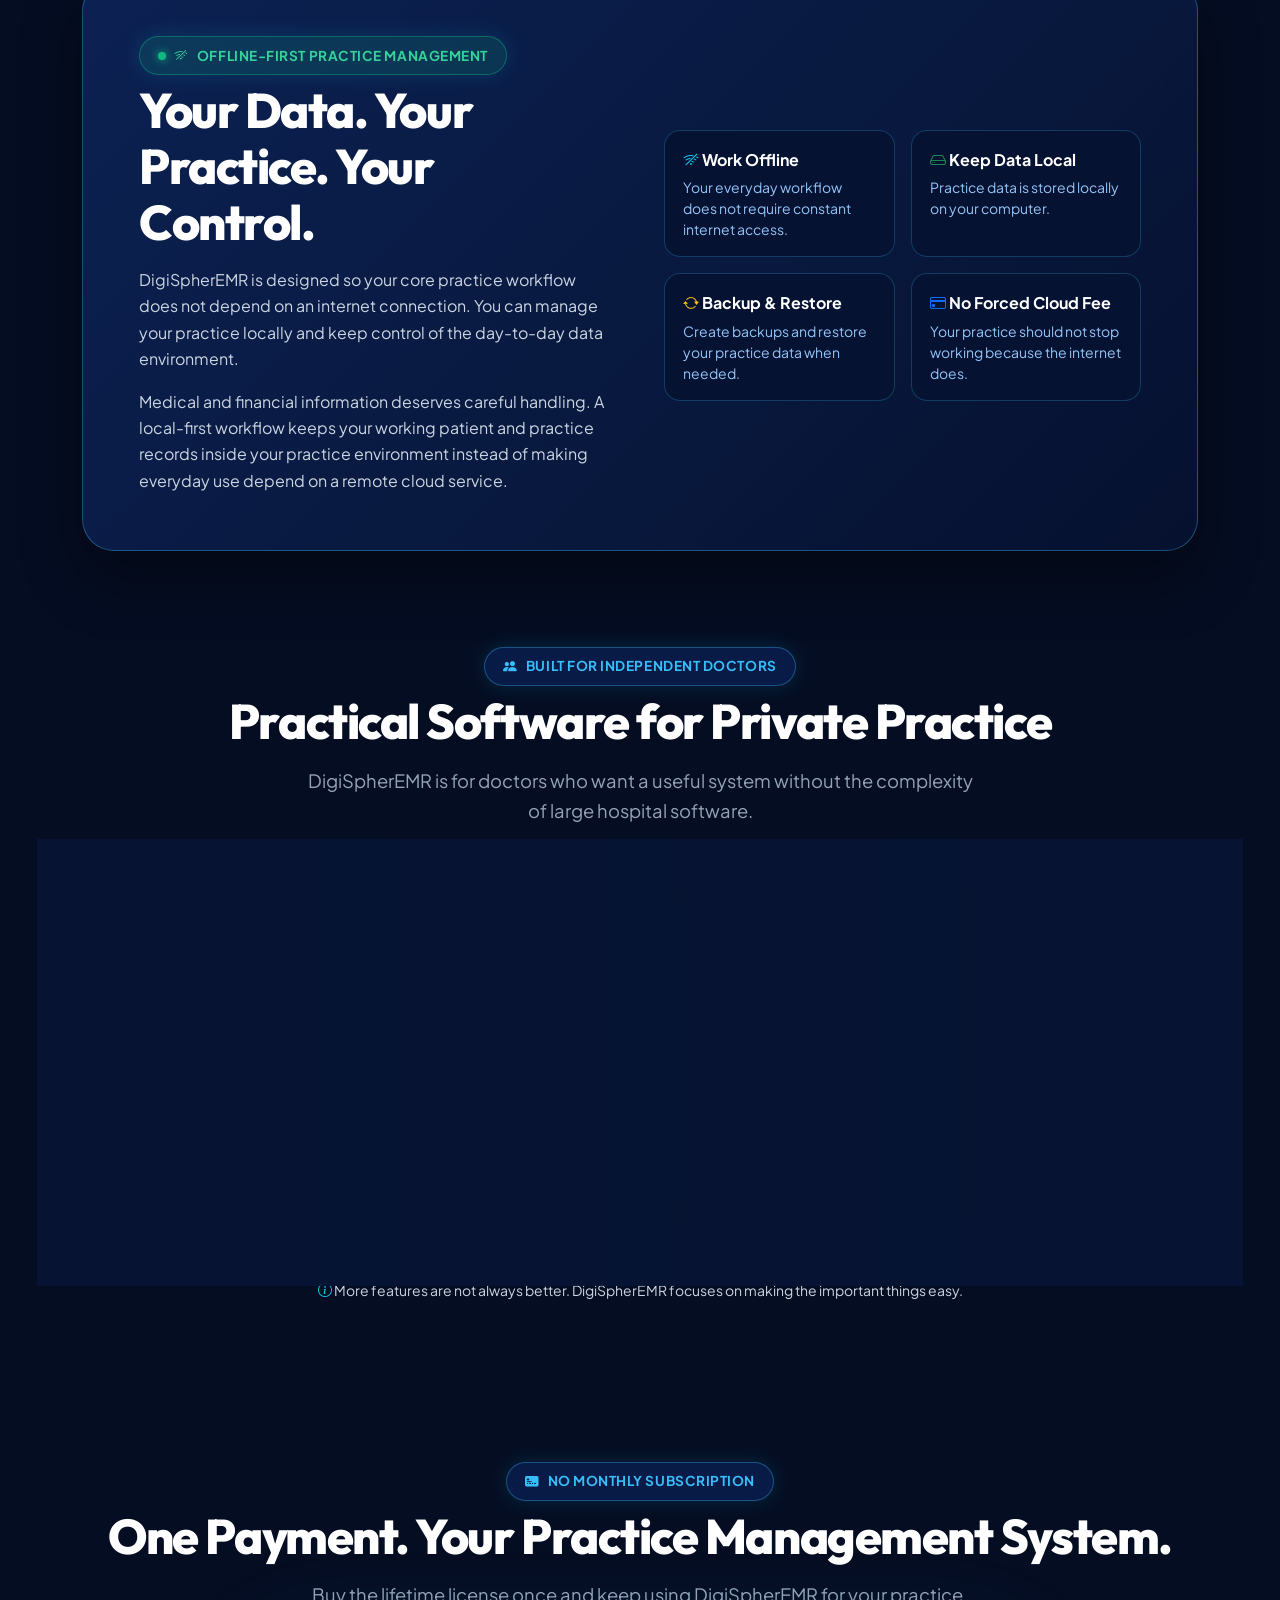
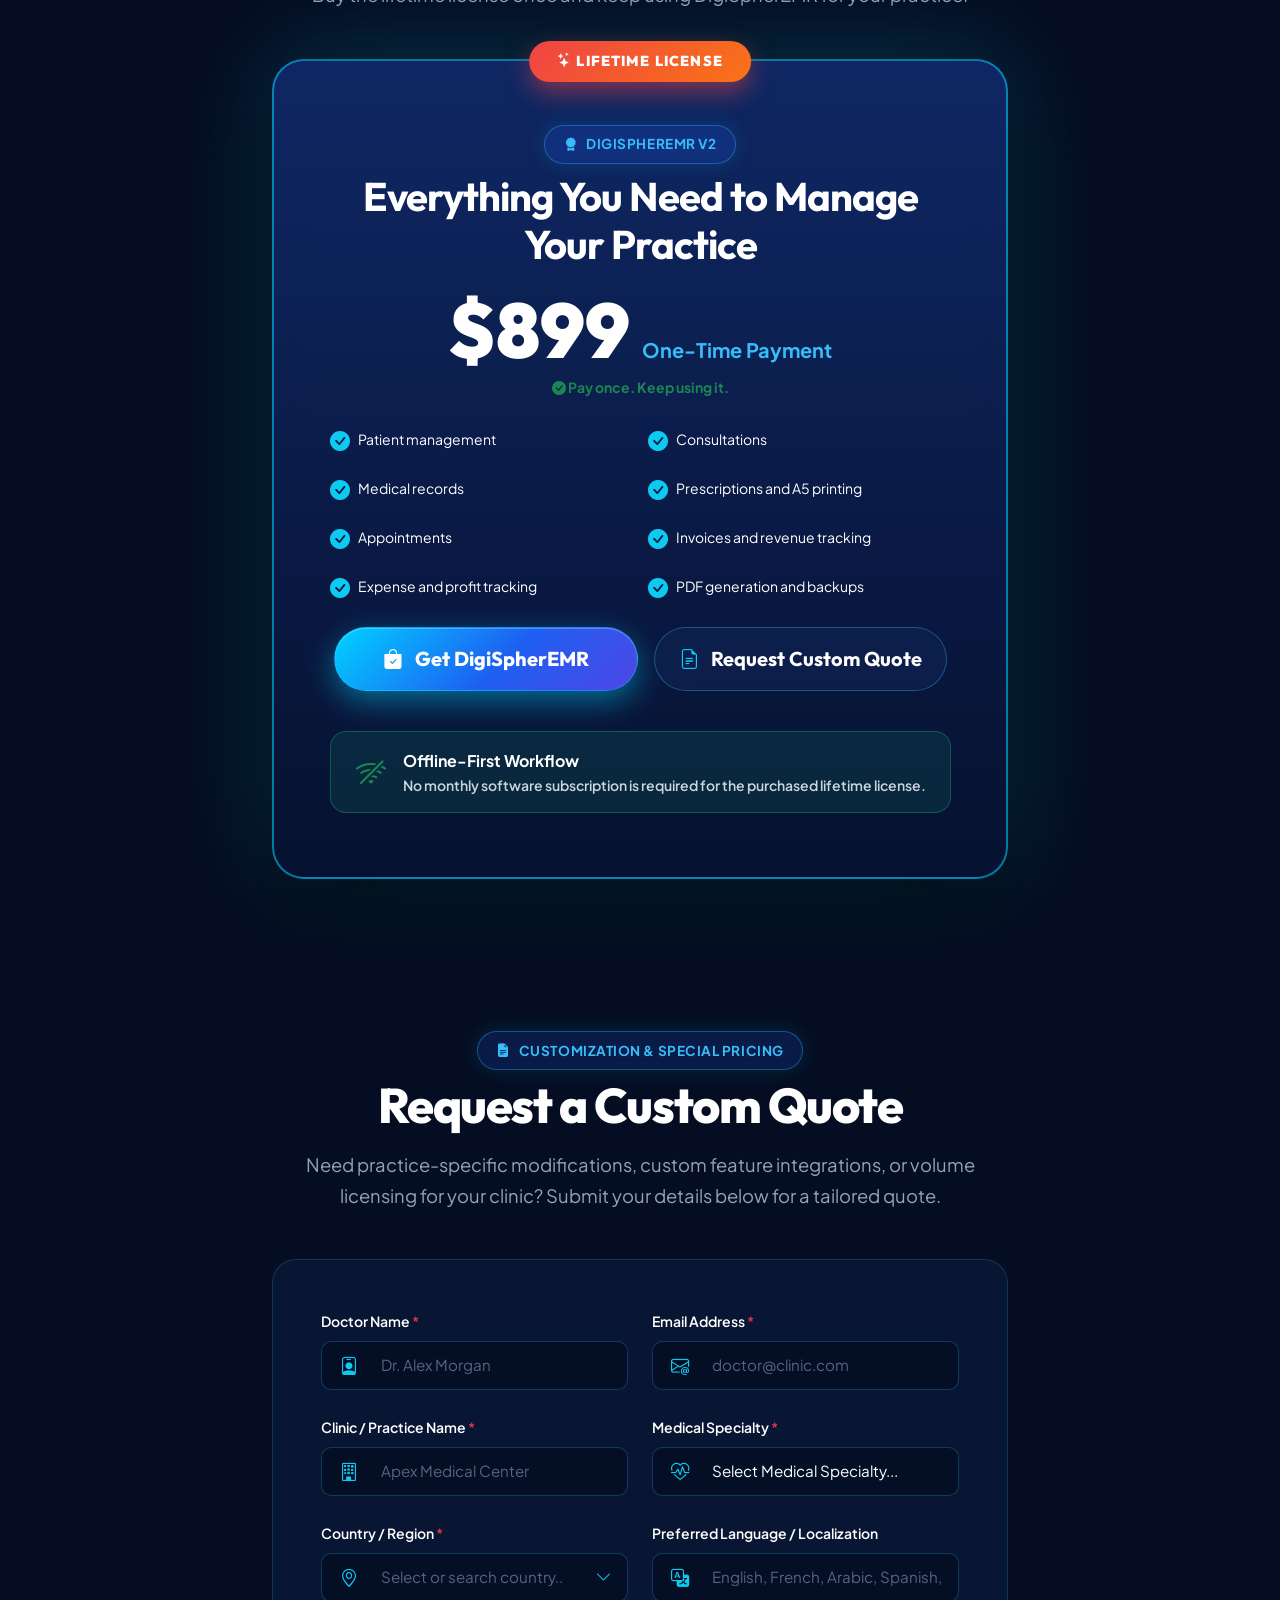
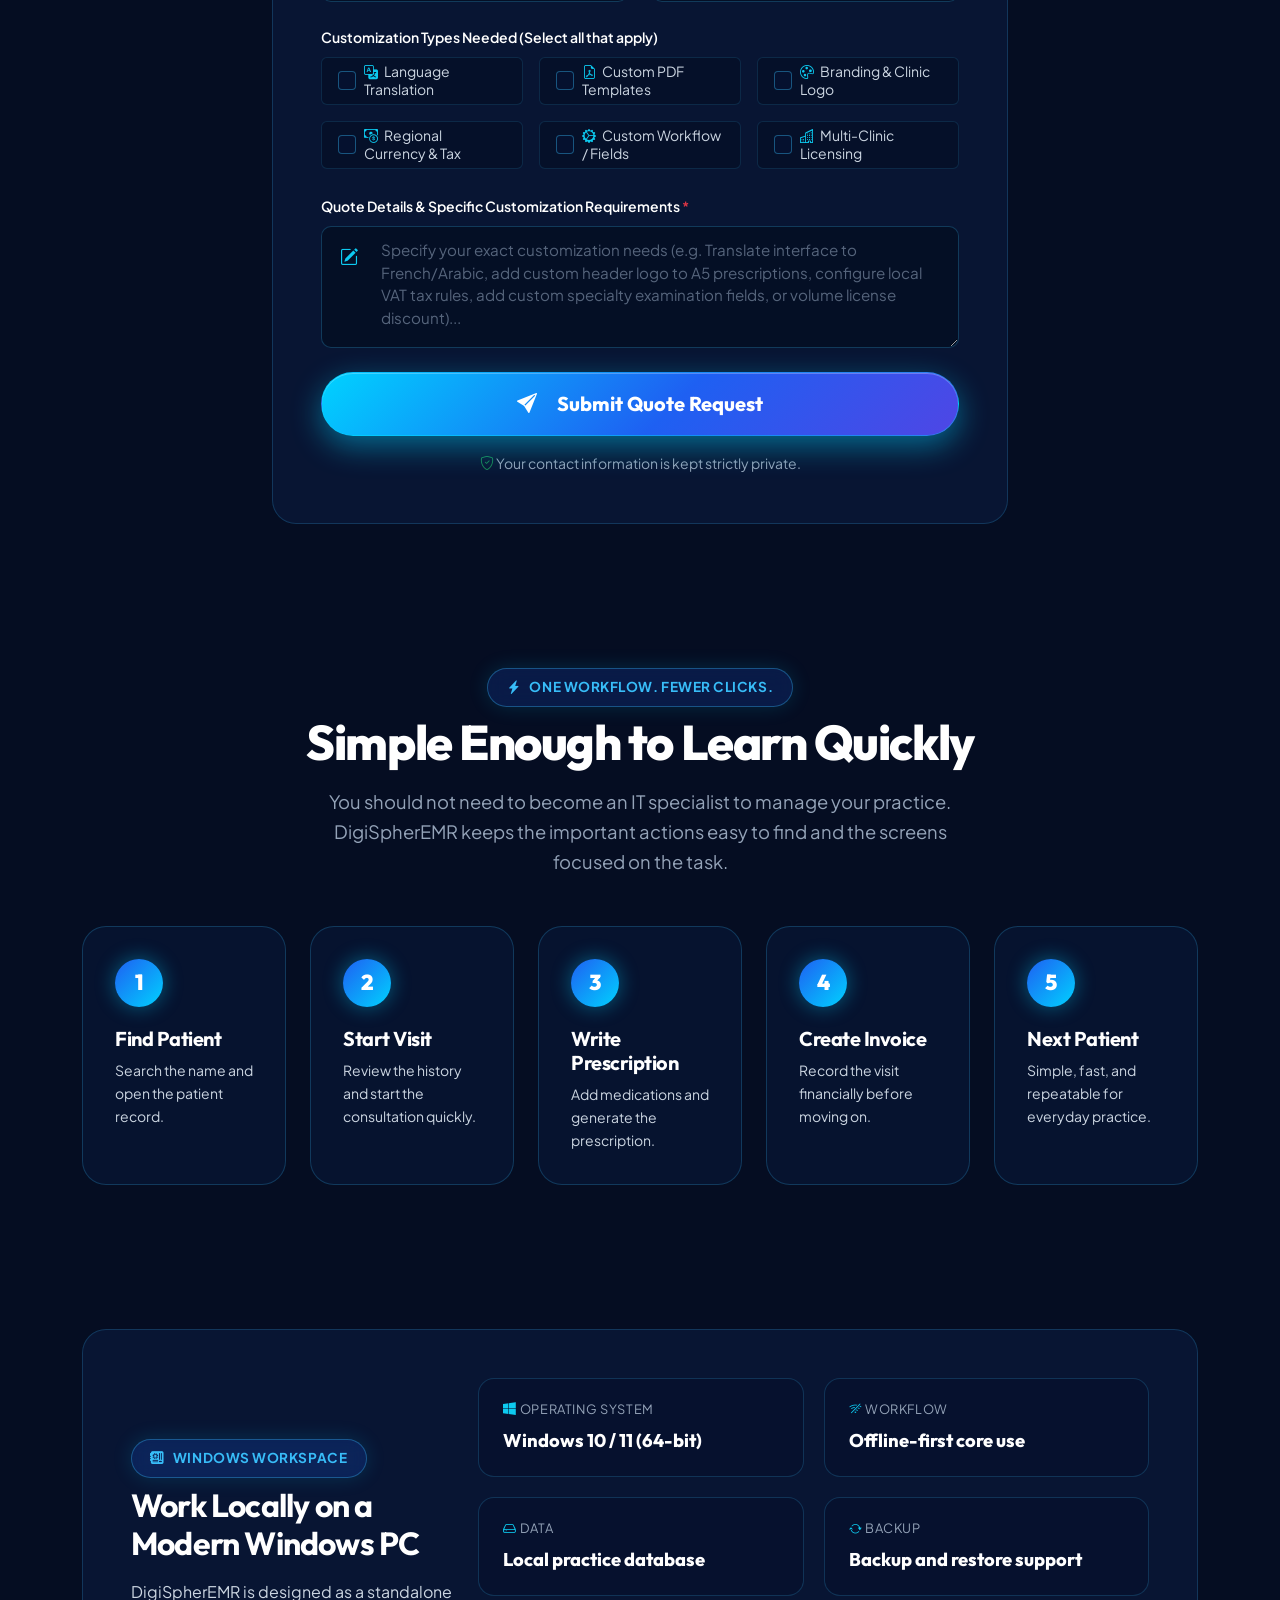
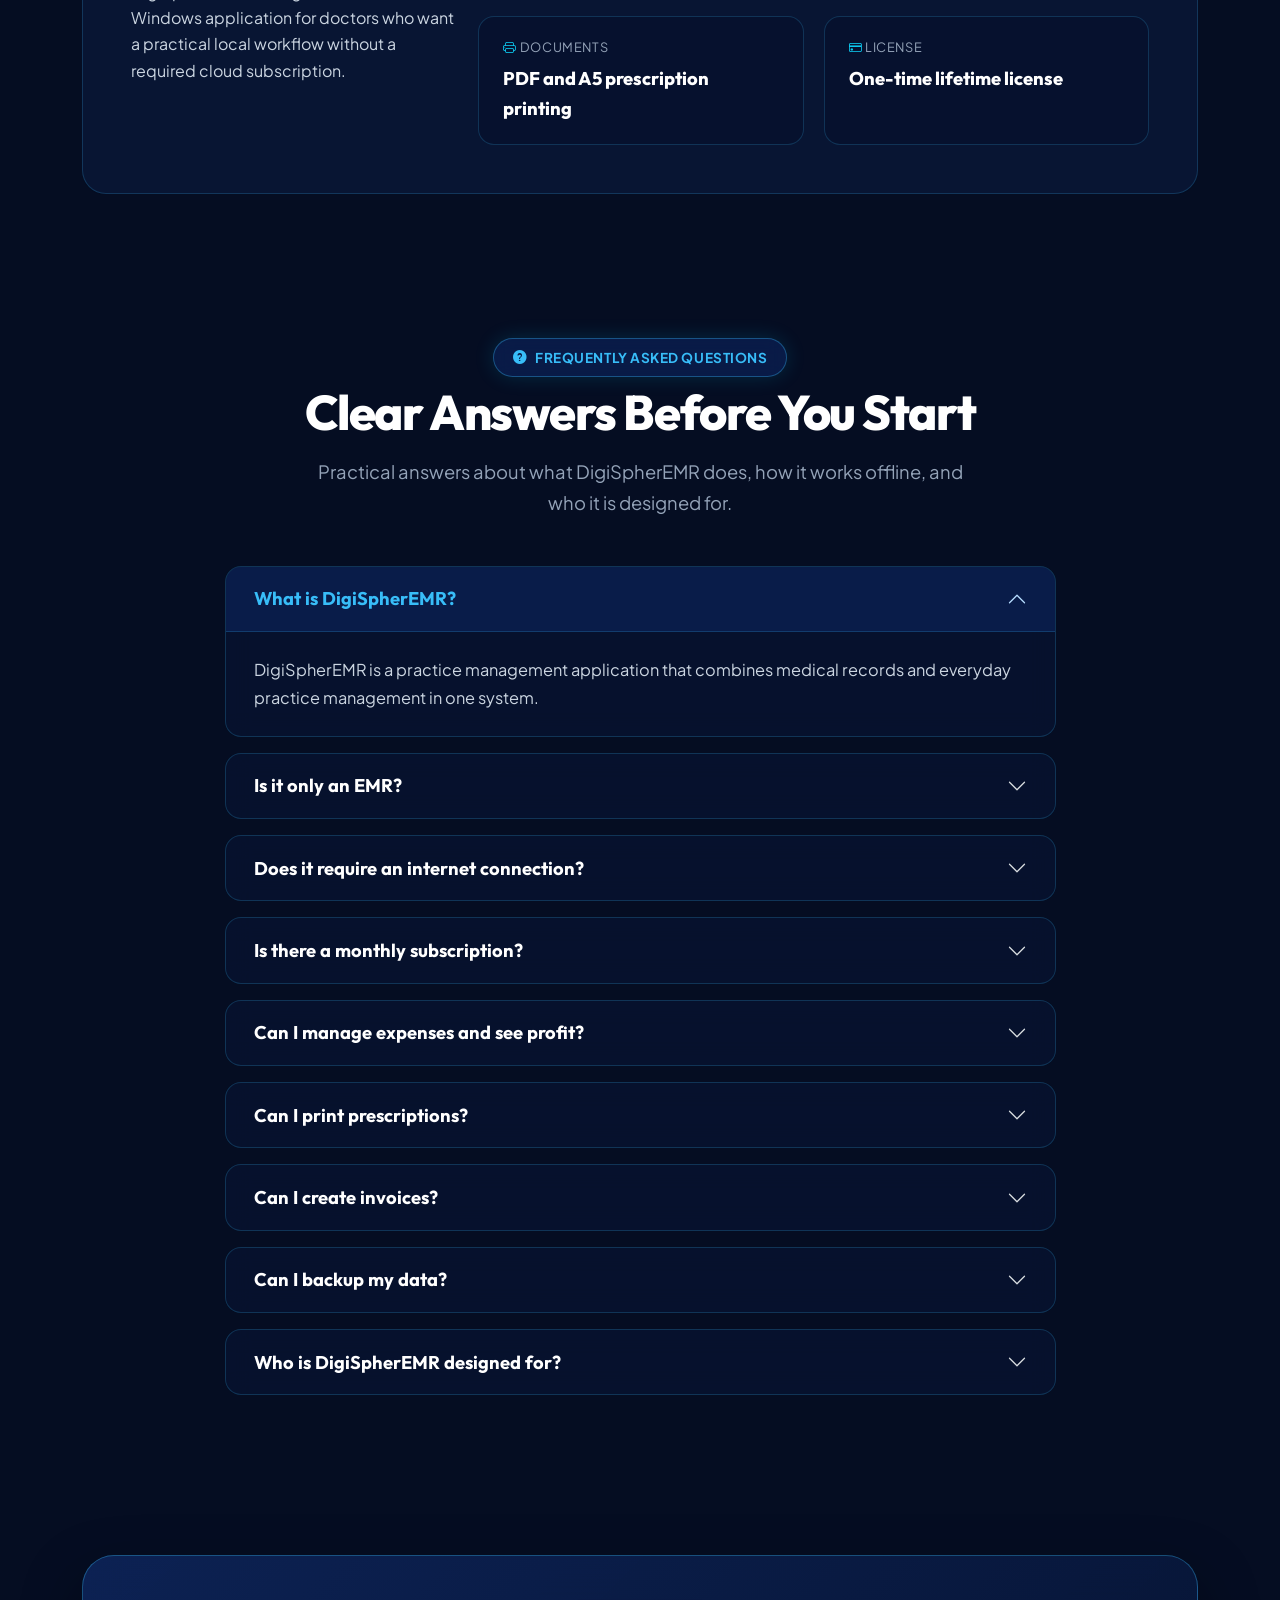
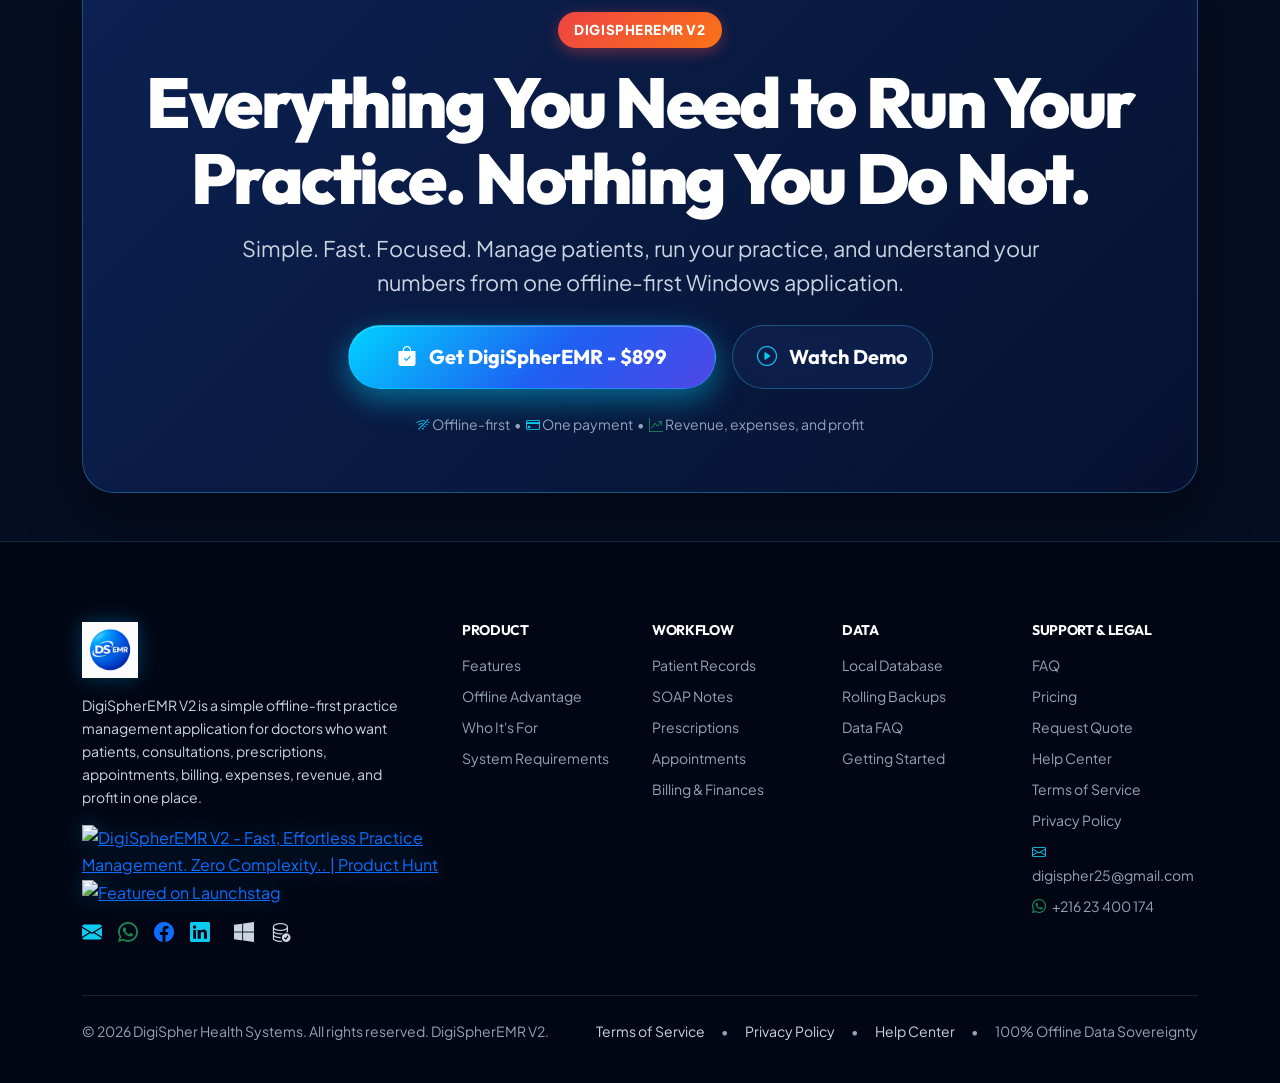
==== commit 75cdd63b: "Revert "Add the tools.cafe credit badge to the hero section of the landing page" This reverts commit" ====
--- a/index.html
+++ b/index.html
@@ -14,7 +14,7 @@
   <meta name="description"
     content="DigiSpherEMR V2 brings patients, consultations, prescriptions, appointments, billing, expenses, revenue, and profit together in one simple offline-first Windows application for doctors.">
   <meta name="keywords"
-    content="DigiSpher EMR, offline EMR software, practice management software for solo doctors, windows medical record system, SOAP notes software, offline prescription generator, medical billing software, doctor dashboard">
+    content="DigiSpher EMR, offline EMR software, practice management software for solo doctors, windows medical record system, SOAP notes software, offline prescription generator, medical billing software, private clinic EMR, medical data sovereignty, no monthly fee EMR">
   <meta name="author" content="DigiSpher Health Systems">
   <meta name="robots" content="index, follow">
   <link rel="canonical" href="https://ds-emr.digispher.online/">
@@ -73,7 +73,7 @@
     "operatingSystem": "Windows 10, Windows 11 (64-bit)",
     "applicationCategory": "MedicalBusinessApplication",
     "softwareVersion": "2.0",
-    "description": "Simple offline-first practice management application for doctors, combining patients, consultations, prescriptions, appointments, billing, expenses, revenue, and profit tracking.",
+    "description": "Simple offline-first practice management application for doctors, combining patients, consultations, prescriptions, appointments, billing, expenses, revenue, and profit tracking in one Windows workflow.",
     "offers": {
       "@type": "Offer",
       "price": "899.00",
@@ -186,12 +186,6 @@
               </a>
             </div>
 
-            <div class="d-flex justify-content-center mt-4">
-              <a href="https://tools.cafe" target="_blank" rel="noopener" aria-label="Featured on tools.cafe">
-                <img src="https://tools.cafe/b/dark.svg" alt="Featured on tools.cafe" width="256" height="80" />
-              </a>
-            </div>
-
           </div>
         </div>
       </div>
@@ -1004,196 +998,890 @@
                     </div>
                   </div>
 
-                  <!-- Email -->
+                  <!-- Email Address -->
                   <div class="col-md-6">
-                    <label for="doctorEmail" class="form-label text-white fw-semibold small">Email Address <span
+                    <label for="quoteEmail" class="form-label text-white fw-semibold small">Email Address <span
                         class="text-danger">*</span></label>
                     <div class="input-group input-group-sphere">
-                      <span class="input-group-text"><i class="bi bi-envelope-fill text-info"></i></span>
-                      <input type="email" class="form-control form-control-sphere" id="doctorEmail" name="doctor_email"
-                        placeholder="doctor@example.com" required>
+                      <span class="input-group-text"><i class="bi bi-envelope-at text-info"></i></span>
+                      <input type="email" class="form-control form-control-sphere" id="quoteEmail" name="email"
+                        placeholder="doctor@clinic.com" required>
                     </div>
                   </div>
 
                   <!-- Clinic Name -->
                   <div class="col-md-6">
-                    <label for="clinicName" class="form-label text-white fw-semibold small">Clinic Name</label>
+                    <label for="clinicName" class="form-label text-white fw-semibold small">Clinic / Practice Name <span
+                        class="text-danger">*</span></label>
                     <div class="input-group input-group-sphere">
-                      <span class="input-group-text"><i class="bi bi-building-fill text-info"></i></span>
+                      <span class="input-group-text"><i class="bi bi-building text-info"></i></span>
                       <input type="text" class="form-control form-control-sphere" id="clinicName" name="clinic_name"
-                        placeholder="Northside Medical Clinic">
+                        placeholder="Apex Medical Center" required>
                     </div>
                   </div>
 
-                  <!-- Expertise -->
+                  <!-- Medical Specialty Dropdown -->
                   <div class="col-md-6">
-                    <label for="specialty" class="form-label text-white fw-semibold small">Specialty</label>
+                    <label for="medicalSpecialty" class="form-label text-white fw-semibold small">Medical Specialty
+                      <span class="text-danger">*</span></label>
                     <div class="input-group input-group-sphere">
-                      <span class="input-group-text"><i class="bi bi-stethoscope text-info"></i></span>
-                      <input type="text" class="form-control form-control-sphere" id="specialty" name="specialty"
-                        placeholder="General Practice">
-                    </div>
-                  </div>
-
-                  <!-- Countries -->
-                  <div class="col-md-6">
-                    <label for="country" class="form-label text-white fw-semibold small">Country</label>
-                    <div class="input-group input-group-sphere">
-                      <span class="input-group-text"><i class="bi bi-geo-alt-fill text-info"></i></span>
-                      <input type="text" class="form-control form-control-sphere" id="country" name="country"
-                        placeholder="Kenya">
-                    </div>
-                  </div>
-
-                  <!-- Practice Size -->
-                  <div class="col-md-6">
-                    <label for="practiceSize" class="form-label text-white fw-semibold small">Approx. Patient Volume</label>
-                    <div class="input-group input-group-sphere">
-                      <span class="input-group-text"><i class="bi bi-people-fill text-info"></i></span>
-                      <select class="form-select form-control-sphere" id="practiceSize" name="practice_size">
-                        <option value="">Select range</option>
-                        <option value="1-500">1-500 patients</option>
-                        <option value="501-1500">501-1,500 patients</option>
-                        <option value="1501-5000">1,501-5,000 patients</option>
-                        <option value="5000+">5,000+ patients</option>
+                      <span class="input-group-text"><i class="bi bi-heart-pulse text-info"></i></span>
+                      <select class="form-select form-control-sphere" id="medicalSpecialty" name="medical_specialty"
+                        required>
+                        <option value="" selected disabled>Select Medical Specialty...</option>
+                        <option value="General Practice / Family Medicine">General Practice / Family Medicine</option>
+                        <option value="Pediatrics">Pediatrics</option>
+                        <option value="Internal Medicine">Internal Medicine</option>
+                        <option value="Cardiology">Cardiology</option>
+                        <option value="Obstetrics & Gynecology">Obstetrics & Gynecology (OB-GYN)</option>
+                        <option value="Dermatology">Dermatology</option>
+                        <option value="Orthopedics">Orthopedics</option>
+                        <option value="Ophthalmology">Ophthalmology</option>
+                        <option value="ENT (Otolaryngology)">ENT (Otolaryngology)</option>
+                        <option value="Neurology">Neurology</option>
+                        <option value="Psychiatry / Behavioral Health">Psychiatry / Behavioral Health</option>
+                        <option value="General Surgery">General Surgery</option>
+                        <option value="Urology">Urology</option>
+                        <option value="Dental / Oral Surgery">Dental / Oral Surgery</option>
+                        <option value="Multi-Specialty Clinic">Multi-Specialty Clinic</option>
+                        <option value="Other / Custom Specialty">Other / Custom Specialty</option>
                       </select>
                     </div>
                   </div>
 
-                  <!-- Message -->
+                  <!-- Custom Searchable Country Dropdown Component -->
+                  <div class="col-md-6">
+                    <label for="countryCountyInput" class="form-label text-white fw-semibold small">Country / Region
+                      <span class="text-danger">*</span></label>
+                    <div class="custom-select-wrapper position-relative" id="countrySelectWrapper">
+                      <div class="input-group input-group-sphere cursor-pointer" id="countrySelectTrigger">
+                        <span class="input-group-text"><i class="bi bi-geo-alt text-info"></i></span>
+                        <input type="text" class="form-control form-control-sphere cursor-pointer"
+                          id="countryCountyInput" name="country_county" placeholder="Select or search country..."
+                          required readonly autocomplete="off">
+                        <span class="input-group-text pe-3"><i class="bi bi-chevron-down text-info small"
+                            id="countrySelectChevron"></i></span>
+                      </div>
+
+                      <!-- Searchable Dropdown Popup Panel -->
+                      <div class="custom-select-menu p-2 shadow-lg d-none" id="countrySelectMenu">
+                        <div class="input-group input-group-sm mb-2">
+                          <span class="input-group-text bg-dark border-secondary text-info"><i
+                              class="bi bi-search"></i></span>
+                          <input type="text" class="form-control bg-dark text-white border-secondary small"
+                            id="countrySearchFilter" placeholder="Type to search country..." autocomplete="off">
+                        </div>
+                        <ul class="list-unstyled mb-0 custom-select-list" id="countryOptionsList">
+                          <li class="custom-option-item" data-value="United States"><i
+                              class="bi bi-geo-alt-fill me-2 text-info"></i>United States</li>
+                          <li class="custom-option-item" data-value="United Kingdom"><i
+                              class="bi bi-geo-alt-fill me-2 text-info"></i>United Kingdom</li>
+                          <li class="custom-option-item" data-value="Canada"><i
+                              class="bi bi-geo-alt-fill me-2 text-info"></i>Canada</li>
+                          <li class="custom-option-item" data-value="Australia"><i
+                              class="bi bi-geo-alt-fill me-2 text-info"></i>Australia</li>
+                          <li class="custom-option-item" data-value="Afghanistan">Afghanistan</li>
+                          <li class="custom-option-item" data-value="Albania">Albania</li>
+                          <li class="custom-option-item" data-value="Algeria">Algeria</li>
+                          <li class="custom-option-item" data-value="Argentina">Argentina</li>
+                          <li class="custom-option-item" data-value="Austria">Austria</li>
+                          <li class="custom-option-item" data-value="Bahrain">Bahrain</li>
+                          <li class="custom-option-item" data-value="Bangladesh">Bangladesh</li>
+                          <li class="custom-option-item" data-value="Belgium">Belgium</li>
+                          <li class="custom-option-item" data-value="Bolivia">Bolivia</li>
+                          <li class="custom-option-item" data-value="Brazil">Brazil</li>
+                          <li class="custom-option-item" data-value="Bulgaria">Bulgaria</li>
+                          <li class="custom-option-item" data-value="Cameroon">Cameroon</li>
+                          <li class="custom-option-item" data-value="Chile">Chile</li>
+                          <li class="custom-option-item" data-value="China">China</li>
+                          <li class="custom-option-item" data-value="Colombia">Colombia</li>
+                          <li class="custom-option-item" data-value="Costa Rica">Costa Rica</li>
+                          <li class="custom-option-item" data-value="Croatia">Croatia</li>
+                          <li class="custom-option-item" data-value="Cyprus">Cyprus</li>
+                          <li class="custom-option-item" data-value="Czech Republic">Czech Republic</li>
+                          <li class="custom-option-item" data-value="Denmark">Denmark</li>
+                          <li class="custom-option-item" data-value="Dominican Republic">Dominican Republic</li>
+                          <li class="custom-option-item" data-value="Ecuador">Ecuador</li>
+                          <li class="custom-option-item" data-value="Egypt">Egypt</li>
+                          <li class="custom-option-item" data-value="Estonia">Estonia</li>
+                          <li class="custom-option-item" data-value="Ethiopia">Ethiopia</li>
+                          <li class="custom-option-item" data-value="Finland">Finland</li>
+                          <li class="custom-option-item" data-value="France">France</li>
+                          <li class="custom-option-item" data-value="Germany">Germany</li>
+                          <li class="custom-option-item" data-value="Ghana">Ghana</li>
+                          <li class="custom-option-item" data-value="Greece">Greece</li>
+                          <li class="custom-option-item" data-value="Guatemala">Guatemala</li>
+                          <li class="custom-option-item" data-value="Hong Kong">Hong Kong</li>
+                          <li class="custom-option-item" data-value="Hungary">Hungary</li>
+                          <li class="custom-option-item" data-value="Iceland">Iceland</li>
+                          <li class="custom-option-item" data-value="India">India</li>
+                          <li class="custom-option-item" data-value="Indonesia">Indonesia</li>
+                          <li class="custom-option-item" data-value="Iran">Iran</li>
+                          <li class="custom-option-item" data-value="Iraq">Iraq</li>
+                          <li class="custom-option-item" data-value="Ireland">Ireland</li>
+                          <li class="custom-option-item" data-value="Israel">Israel</li>
+                          <li class="custom-option-item" data-value="Italy">Italy</li>
+                          <li class="custom-option-item" data-value="Ivory Coast">Ivory Coast</li>
+                          <li class="custom-option-item" data-value="Jamaica">Jamaica</li>
+                          <li class="custom-option-item" data-value="Japan">Japan</li>
+                          <li class="custom-option-item" data-value="Jordan">Jordan</li>
+                          <li class="custom-option-item" data-value="Kazakhstan">Kazakhstan</li>
+                          <li class="custom-option-item" data-value="Kenya">Kenya</li>
+                          <li class="custom-option-item" data-value="Kuwait">Kuwait</li>
+                          <li class="custom-option-item" data-value="Lebanon">Lebanon</li>
+                          <li class="custom-option-item" data-value="Libya">Libya</li>
+                          <li class="custom-option-item" data-value="Luxembourg">Luxembourg</li>
+                          <li class="custom-option-item" data-value="Malaysia">Malaysia</li>
+                          <li class="custom-option-item" data-value="Malta">Malta</li>
+                          <li class="custom-option-item" data-value="Mexico">Mexico</li>
+                          <li class="custom-option-item" data-value="Morocco">Morocco</li>
+                          <li class="custom-option-item" data-value="Netherlands">Netherlands</li>
+                          <li class="custom-option-item" data-value="New Zealand">New Zealand</li>
+                          <li class="custom-option-item" data-value="Nigeria">Nigeria</li>
+                          <li class="custom-option-item" data-value="Norway">Norway</li>
+                          <li class="custom-option-item" data-value="Oman">Oman</li>
+                          <li class="custom-option-item" data-value="Pakistan">Pakistan</li>
+                          <li class="custom-option-item" data-value="Palestine">Palestine</li>
+                          <li class="custom-option-item" data-value="Panama">Panama</li>
+                          <li class="custom-option-item" data-value="Peru">Peru</li>
+                          <li class="custom-option-item" data-value="Philippines">Philippines</li>
+                          <li class="custom-option-item" data-value="Poland">Poland</li>
+                          <li class="custom-option-item" data-value="Portugal">Portugal</li>
+                          <li class="custom-option-item" data-value="Qatar">Qatar</li>
+                          <li class="custom-option-item" data-value="Romania">Romania</li>
+                          <li class="custom-option-item" data-value="Saudi Arabia">Saudi Arabia</li>
+                          <li class="custom-option-item" data-value="Senegal">Senegal</li>
+                          <li class="custom-option-item" data-value="Serbia">Serbia</li>
+                          <li class="custom-option-item" data-value="Singapore">Singapore</li>
+                          <li class="custom-option-item" data-value="Slovakia">Slovakia</li>
+                          <li class="custom-option-item" data-value="South Africa">South Africa</li>
+                          <li class="custom-option-item" data-value="South Korea">South Korea</li>
+                          <li class="custom-option-item" data-value="Spain">Spain</li>
+                          <li class="custom-option-item" data-value="Sri Lanka">Sri Lanka</li>
+                          <li class="custom-option-item" data-value="Sudan">Sudan</li>
+                          <li class="custom-option-item" data-value="Sweden">Sweden</li>
+                          <li class="custom-option-item" data-value="Switzerland">Switzerland</li>
+                          <li class="custom-option-item" data-value="Taiwan">Taiwan</li>
+                          <li class="custom-option-item" data-value="Tanzania">Tanzania</li>
+                          <li class="custom-option-item" data-value="Thailand">Thailand</li>
+                          <li class="custom-option-item" data-value="Tunisia">Tunisia</li>
+                          <li class="custom-option-item" data-value="Turkey">Turkey</li>
+                          <li class="custom-option-item" data-value="Uganda">Uganda</li>
+                          <li class="custom-option-item" data-value="Ukraine">Ukraine</li>
+                          <li class="custom-option-item" data-value="United Arab Emirates">United Arab Emirates</li>
+                          <li class="custom-option-item" data-value="Uruguay">Uruguay</li>
+                          <li class="custom-option-item" data-value="Uzbekistan">Uzbekistan</li>
+                          <li class="custom-option-item" data-value="Venezuela">Venezuela</li>
+                          <li class="custom-option-item" data-value="Vietnam">Vietnam</li>
+                          <li class="custom-option-item" data-value="Zambia">Zambia</li>
+                          <li class="custom-option-item" data-value="Zimbabwe">Zimbabwe</li>
+                          <li class="custom-option-item" data-value="Other / Country Not Listed">Other / Country Not
+                            Listed</li>
+                        </ul>
+                      </div>
+                    </div>
+                  </div>
+
+                  <!-- Preferred Interface Language -->
+                  <div class="col-md-6">
+                    <label for="preferredLanguage" class="form-label text-white fw-semibold small">Preferred Language /
+                      Localization</label>
+                    <div class="input-group input-group-sphere">
+                      <span class="input-group-text"><i class="bi bi-translate text-info"></i></span>
+                      <input type="text" class="form-control form-control-sphere" id="preferredLanguage"
+                        name="preferred_language" placeholder="English, French, Arabic, Spanish, etc.">
+                    </div>
+                  </div>
+
+                  <!-- Customization Categories (Checkboxes) -->
                   <div class="col-12">
-                    <label for="quoteNotes" class="form-label text-white fw-semibold small">Project Details</label>
-                    <div class="input-group input-group-sphere align-items-start">
-                      <span class="input-group-text align-self-start"><i class="bi bi-chat-left-text text-info"></i></span>
-                      <textarea class="form-control form-control-sphere" id="quoteNotes" name="notes" rows="5"
-                        placeholder="Tell us about your clinic, requirements, or any custom workflow you need."></textarea>
+                    <label class="form-label text-white fw-semibold small d-block mb-2">Customization Types Needed
+                      (Select all that apply)</label>
+                    <div class="row g-3">
+                      <div class="col-sm-6 col-md-4">
+                        <div class="custom-checkbox-sphere p-2.5 px-3 rounded d-flex align-items-center h-100">
+                          <input class="form-check-input flex-shrink-0 me-2 mt-0 cursor-pointer" type="checkbox"
+                            name="customization_types[]" value="Language Translation" id="customLang">
+                          <label class="form-check-label text-secondary small cursor-pointer mb-0 lh-sm"
+                            for="customLang"><i class="bi bi-translate text-info me-1"></i> Language Translation</label>
+                        </div>
+                      </div>
+                      <div class="col-sm-6 col-md-4">
+                        <div class="custom-checkbox-sphere p-2.5 px-3 rounded d-flex align-items-center h-100">
+                          <input class="form-check-input flex-shrink-0 me-2 mt-0 cursor-pointer" type="checkbox"
+                            name="customization_types[]" value="Custom Prescription / Invoice" id="customPdf">
+                          <label class="form-check-label text-secondary small cursor-pointer mb-0 lh-sm"
+                            for="customPdf"><i class="bi bi-file-earmark-pdf text-info me-1"></i> Custom PDF
+                            Templates</label>
+                        </div>
+                      </div>
+                      <div class="col-sm-6 col-md-4">
+                        <div class="custom-checkbox-sphere p-2.5 px-3 rounded d-flex align-items-center h-100">
+                          <input class="form-check-input flex-shrink-0 me-2 mt-0 cursor-pointer" type="checkbox"
+                            name="customization_types[]" value="Branding & Logo" id="customBrand">
+                          <label class="form-check-label text-secondary small cursor-pointer mb-0 lh-sm"
+                            for="customBrand"><i class="bi bi-palette text-info me-1"></i> Branding & Clinic
+                            Logo</label>
+                        </div>
+                      </div>
+                      <div class="col-sm-6 col-md-4">
+                        <div class="custom-checkbox-sphere p-2.5 px-3 rounded d-flex align-items-center h-100">
+                          <input class="form-check-input flex-shrink-0 me-2 mt-0 cursor-pointer" type="checkbox"
+                            name="customization_types[]" value="Regional Currency & Tax" id="customCurrency">
+                          <label class="form-check-label text-secondary small cursor-pointer mb-0 lh-sm"
+                            for="customCurrency"><i class="bi bi-cash-coin text-info me-1"></i> Regional Currency &
+                            Tax</label>
+                        </div>
+                      </div>
+                      <div class="col-sm-6 col-md-4">
+                        <div class="custom-checkbox-sphere p-2.5 px-3 rounded d-flex align-items-center h-100">
+                          <input class="form-check-input flex-shrink-0 me-2 mt-0 cursor-pointer" type="checkbox"
+                            name="customization_types[]" value="Custom Workflow / Fields" id="customWorkflow">
+                          <label class="form-check-label text-secondary small cursor-pointer mb-0 lh-sm"
+                            for="customWorkflow"><i class="bi bi-gear-wide-connected text-info me-1"></i> Custom
+                            Workflow / Fields</label>
+                        </div>
+                      </div>
+                      <div class="col-sm-6 col-md-4">
+                        <div class="custom-checkbox-sphere p-2.5 px-3 rounded d-flex align-items-center h-100">
+                          <input class="form-check-input flex-shrink-0 me-2 mt-0 cursor-pointer" type="checkbox"
+                            name="customization_types[]" value="Multi-Clinic Licensing" id="customMulti">
+                          <label class="form-check-label text-secondary small cursor-pointer mb-0 lh-sm"
+                            for="customMulti"><i class="bi bi-buildings text-info me-1"></i> Multi-Clinic
+                            Licensing</label>
+                        </div>
+                      </div>
                     </div>
                   </div>
 
-                  <!-- Submit -->
-                  <div class="col-12 text-center mt-2">
-                    <button type="submit" class="btn btn-sphere-primary btn-lg px-5 py-3">
-                      <i class="bi bi-send-fill"></i> Send Quote Request
+                  <!-- Quote Details & Requested Changes -->
+                  <div class="col-12">
+                    <label for="quoteDetails" class="form-label text-white fw-semibold small">Quote Details & Specific
+                      Customization Requirements <span class="text-danger">*</span></label>
+                    <div class="input-group input-group-sphere">
+                      <span class="input-group-text align-items-start pt-3"><i
+                          class="bi bi-pencil-square text-info"></i></span>
+                      <textarea class="form-control form-control-sphere" id="quoteDetails" name="requested_changes"
+                        rows="4"
+                        placeholder="Specify your exact customization needs (e.g. Translate interface to French/Arabic, add custom header logo to A5 prescriptions, configure local VAT tax rules, add custom specialty examination fields, or volume license discount)..."
+                        required></textarea>
+                    </div>
+                  </div>
+
+                  <!-- Submission Button -->
+                  <div class="col-12 text-center mt-4">
+                    <button type="submit" class="btn btn-sphere-primary btn-sphere-gold py-3 px-5 fs-5 w-100 w-sm-auto">
+                      <i class="bi bi-send-fill me-2"></i> Submit Quote Request
                     </button>
+                    <div class="small text-muted mt-3">
+                      <i class="bi bi-shield-check text-success"></i> Your contact information is kept strictly private.
+                    </div>
                   </div>
                 </div>
               </form>
 
+              <!-- Form Submission Success Alert Container -->
+              <div id="quoteFormSuccess" class="alert alert-sphere-success text-center mt-4 d-none" role="alert">
+                <i class="bi bi-check-circle-fill text-success fs-2 d-block mb-2"></i>
+                <h4 class="h5 text-white fw-bold mb-1">Quote Request Submitted!</h4>
+                <p class="mb-0 text-secondary small">Thank you, Doctor. We have received your custom quote request and
+                  will get back to you shortly.</p>
+              </div>
+
             </div>
           </div>
         </div>
       </div>
     </section>
 
-    <!-- FAQ -->
-    <section class="faq-section py-5" id="faq" aria-labelledby="faqHeading">
+    <!-- QUICK START -->
+    <section class="quickstart-section" id="quickStart" aria-labelledby="quickStartHeading">
       <div class="container-xl">
         <div class="text-center mb-5">
-          <span class="badge-sphere mb-2"><i class="bi bi-question-circle-fill"></i> Common Questions</span>
-          <h2 id="faqHeading" class="section-title">Frequently Asked Questions</h2>
-        </div>
-
-        <div class="accordion accordion-sphere" id="faqAccordion">
-          <div class="accordion-item">
-            <h3 class="accordion-header" id="faqOneHeading">
-              <button class="accordion-button" type="button" data-bs-toggle="collapse" data-bs-target="#faqOne"
-                aria-expanded="true" aria-controls="faqOne">
-                Is DigiSpherEMR offline-first?
-              </button>
-            </h3>
-            <div id="faqOne" class="accordion-collapse collapse show" aria-labelledby="faqOneHeading">
-              <div class="accordion-body">
-                Yes. DigiSpherEMR is built as an offline-first Windows application, so operational work can continue even
-                when the internet is unavailable.
-              </div>
-            </div>
-          </div>
-
-          <div class="accordion-item">
-            <h3 class="accordion-header" id="faqTwoHeading">
-              <button class="accordion-button collapsed" type="button" data-bs-toggle="collapse" data-bs-target="#faqTwo"
-                aria-expanded="false" aria-controls="faqTwo">
-                Does it include billing and revenue tracking?
-              </button>
-            </h3>
-            <div id="faqTwo" class="accordion-collapse collapse" aria-labelledby="faqTwoHeading">
-              <div class="accordion-body">
-                Yes. The workflow includes patient billing, invoices, expenses, revenue, and practice profit tracking.
-              </div>
-            </div>
-          </div>
-
-          <div class="accordion-item">
-            <h3 class="accordion-header" id="faqThreeHeading">
-              <button class="accordion-button collapsed" type="button" data-bs-toggle="collapse" data-bs-target="#faqThree"
-                aria-expanded="false" aria-controls="faqThree">
-                Is there a subscription?
-              </button>
-            </h3>
-            <div id="faqThree" class="accordion-collapse collapse" aria-labelledby="faqThreeHeading">
-              <div class="accordion-body">
-                The product is offered as a lifetime license with a one-time payment, rather than a recurring monthly
-                software subscription.
-              </div>
-            </div>
-          </div>
-
-          <div class="accordion-item">
-            <h3 class="accordion-header" id="faqFourHeading">
-              <button class="accordion-button collapsed" type="button" data-bs-toggle="collapse" data-bs-target="#faqFour"
-                aria-expanded="false" aria-controls="faqFour">
-                Can the system be customized?
-              </button>
-            </h3>
-            <div id="faqFour" class="accordion-collapse collapse" aria-labelledby="faqFourHeading">
-              <div class="accordion-body">
-                Yes. Custom requirements, clinic-specific features, and tailored workflows can be discussed through the
-                custom quote request form.
-              </div>
-            </div>
-          </div>
+          <span class="badge-sphere mb-2"><i class="bi bi-lightning-charge-fill"></i> One Workflow. Fewer Clicks.</span>
+          <h2 id="quickStartHeading" class="section-title">Simple Enough to Learn Quickly</h2>
+          <p class="section-subtitle">
+            You should not need to become an IT specialist to manage your practice. DigiSpherEMR keeps the important
+            actions easy to find and the screens focused on the task.
+          </p>
+        </div>
+
+        <div class="row g-4">
+
+          <div class="col-md-6 col-lg">
+            <div class="step-card reveal-on-scroll">
+              <div class="step-number-bubble">1</div>
+              <h4 class="h5 text-white fw-bold mb-2">Find Patient</h4>
+              <p class="text-secondary small mb-0">Search the name and open the patient record.</p>
+            </div>
+          </div>
+
+          <div class="col-md-6 col-lg">
+            <div class="step-card reveal-on-scroll">
+              <div class="step-number-bubble">2</div>
+              <h4 class="h5 text-white fw-bold mb-2">Start Visit</h4>
+              <p class="text-secondary small mb-0">Review the history and start the consultation quickly.</p>
+            </div>
+          </div>
+
+          <div class="col-md-6 col-lg">
+            <div class="step-card reveal-on-scroll">
+              <div class="step-number-bubble">3</div>
+              <h4 class="h5 text-white fw-bold mb-2">Write Prescription</h4>
+              <p class="text-secondary small mb-0">Add medications and generate the prescription.</p>
+            </div>
+          </div>
+
+          <div class="col-md-6 col-lg">
+            <div class="step-card reveal-on-scroll">
+              <div class="step-number-bubble">4</div>
+              <h4 class="h5 text-white fw-bold mb-2">Create Invoice</h4>
+              <p class="text-secondary small mb-0">Record the visit financially before moving on.</p>
+            </div>
+          </div>
+
+          <div class="col-md-6 col-lg">
+            <div class="step-card reveal-on-scroll">
+              <div class="step-number-bubble">5</div>
+              <h4 class="h5 text-white fw-bold mb-2">Next Patient</h4>
+              <p class="text-secondary small mb-0">Simple, fast, and repeatable for everyday practice.</p>
+            </div>
+          </div>
+
         </div>
       </div>
     </section>
 
+    <!-- SYSTEM REQUIREMENTS -->
+    <section class="py-5" id="techSpecs" aria-labelledby="specsHeading">
+      <div class="container-xl">
+        <div class="glass-card reveal-on-scroll p-4 p-lg-5">
+          <div class="row align-items-center g-4">
+
+            <div class="col-lg-4">
+              <span class="badge-sphere mb-2"><i class="bi bi-motherboard-fill"></i> Windows Workspace</span>
+              <h3 id="specsHeading" class="h2 text-white fw-bold mb-3">Work Locally on a Modern Windows PC</h3>
+              <p class="text-secondary mb-0">
+                DigiSpherEMR is designed as a standalone Windows application for doctors who want a practical local
+                workflow without a required cloud subscription.
+              </p>
+            </div>
+
+            <div class="col-lg-8">
+              <div class="specs-badge-grid">
+                <div class="spec-box">
+                  <div class="spec-label"><i class="bi bi-windows text-info"></i> Operating System</div>
+                  <div class="spec-val">Windows 10 / 11 (64-bit)</div>
+                </div>
+                <div class="spec-box">
+                  <div class="spec-label"><i class="bi bi-wifi-off text-info"></i> Workflow</div>
+                  <div class="spec-val">Offline-first core use</div>
+                </div>
+                <div class="spec-box">
+                  <div class="spec-label"><i class="bi bi-hdd text-info"></i> Data</div>
+                  <div class="spec-val">Local practice database</div>
+                </div>
+                <div class="spec-box">
+                  <div class="spec-label"><i class="bi bi-arrow-repeat text-info"></i> Backup</div>
+                  <div class="spec-val">Backup and restore support</div>
+                </div>
+                <div class="spec-box">
+                  <div class="spec-label"><i class="bi bi-printer text-info"></i> Documents</div>
+                  <div class="spec-val">PDF and A5 prescription printing</div>
+                </div>
+                <div class="spec-box">
+                  <div class="spec-label"><i class="bi bi-credit-card text-info"></i> License</div>
+                  <div class="spec-val">One-time lifetime license</div>
+                </div>
+              </div>
+            </div>
+
+          </div>
+        </div>
+      </div>
+    </section>
+
+    <!-- FAQ -->
+    <section class="faq-section" id="faq" aria-labelledby="faqHeading">
+      <div class="container-xl">
+
+        <div class="text-center mb-5">
+          <span class="badge-sphere mb-2"><i class="bi bi-question-circle-fill"></i> Frequently Asked Questions</span>
+          <h2 id="faqHeading" class="section-title">Clear Answers Before You Start</h2>
+          <p class="section-subtitle">
+            Practical answers about what DigiSpherEMR does, how it works offline, and who it is designed for.
+          </p>
+        </div>
+
+        <div class="row justify-content-center">
+          <div class="col-lg-9">
+
+            <div class="accordion accordion-sphere" id="faqAccordion">
+
+              <div class="accordion-item">
+                <h3 class="accordion-header" id="headingOne">
+                  <button class="accordion-button" type="button" data-bs-toggle="collapse" data-bs-target="#collapseOne"
+                    aria-expanded="true" aria-controls="collapseOne">
+                    What is DigiSpherEMR?
+                  </button>
+                </h3>
+                <div id="collapseOne" class="accordion-collapse collapse show" aria-labelledby="headingOne"
+                  data-bs-parent="#faqAccordion">
+                  <div class="accordion-body">
+                    DigiSpherEMR is a practice management application that combines medical records and everyday
+                    practice
+                    management in one system.
+                  </div>
+                </div>
+              </div>
+
+              <div class="accordion-item">
+                <h3 class="accordion-header" id="headingTwo">
+                  <button class="accordion-button collapsed" type="button" data-bs-toggle="collapse"
+                    data-bs-target="#collapseTwo" aria-expanded="false" aria-controls="collapseTwo">
+                    Is it only an EMR?
+                  </button>
+                </h3>
+                <div id="collapseTwo" class="accordion-collapse collapse" aria-labelledby="headingTwo"
+                  data-bs-parent="#faqAccordion">
+                  <div class="accordion-body">
+                    No. DigiSpherEMR combines clinical management with practice management, including appointments,
+                    billing, expenses, revenue, and profit tracking.
+                  </div>
+                </div>
+              </div>
+
+              <div class="accordion-item">
+                <h3 class="accordion-header" id="headingThree">
+                  <button class="accordion-button collapsed" type="button" data-bs-toggle="collapse"
+                    data-bs-target="#collapseThree" aria-expanded="false" aria-controls="collapseThree">
+                    Does it require an internet connection?
+                  </button>
+                </h3>
+                <div id="collapseThree" class="accordion-collapse collapse" aria-labelledby="headingThree"
+                  data-bs-parent="#faqAccordion">
+                  <div class="accordion-body">
+                    The core application is designed with an offline-first workflow, so everyday practice management
+                    does
+                    not depend on an internet connection.
+                  </div>
+                </div>
+              </div>
+
+              <div class="accordion-item">
+                <h3 class="accordion-header" id="headingFour">
+                  <button class="accordion-button collapsed" type="button" data-bs-toggle="collapse"
+                    data-bs-target="#collapseFour" aria-expanded="false" aria-controls="collapseFour">
+                    Is there a monthly subscription?
+                  </button>
+                </h3>
+                <div id="collapseFour" class="accordion-collapse collapse" aria-labelledby="headingFour"
+                  data-bs-parent="#faqAccordion">
+                  <div class="accordion-body">
+                    No. The lifetime license is a one-time purchase. The current price shown on this page is
+                    <strong>$899</strong>.
+                  </div>
+                </div>
+              </div>
+
+              <div class="accordion-item">
+                <h3 class="accordion-header" id="headingFive">
+                  <button class="accordion-button collapsed" type="button" data-bs-toggle="collapse"
+                    data-bs-target="#collapseFive" aria-expanded="false" aria-controls="collapseFive">
+                    Can I manage expenses and see profit?
+                  </button>
+                </h3>
+                <div id="collapseFive" class="accordion-collapse collapse" aria-labelledby="headingFive"
+                  data-bs-parent="#faqAccordion">
+                  <div class="accordion-body">
+                    Yes. You can record practice expenses and use revenue and expense information to understand practice
+                    profit without building a separate spreadsheet yourself.
+                  </div>
+                </div>
+              </div>
+
+              <div class="accordion-item">
+                <h3 class="accordion-header" id="headingSix">
+                  <button class="accordion-button collapsed" type="button" data-bs-toggle="collapse"
+                    data-bs-target="#collapseSix" aria-expanded="false" aria-controls="collapseSix">
+                    Can I print prescriptions?
+                  </button>
+                </h3>
+                <div id="collapseSix" class="accordion-collapse collapse" aria-labelledby="headingSix"
+                  data-bs-parent="#faqAccordion">
+                  <div class="accordion-body">
+                    Yes. DigiSpherEMR generates professional A5 prescription PDFs suitable for printing.
+                  </div>
+                </div>
+              </div>
+
+              <div class="accordion-item">
+                <h3 class="accordion-header" id="headingSeven">
+                  <button class="accordion-button collapsed" type="button" data-bs-toggle="collapse"
+                    data-bs-target="#collapseSeven" aria-expanded="false" aria-controls="collapseSeven">
+                    Can I create invoices?
+                  </button>
+                </h3>
+                <div id="collapseSeven" class="accordion-collapse collapse" aria-labelledby="headingSeven"
+                  data-bs-parent="#faqAccordion">
+                  <div class="accordion-body">
+                    Yes. Billing and invoice management are included so the visit can be recorded financially.
+                  </div>
+                </div>
+              </div>
+
+              <div class="accordion-item">
+                <h3 class="accordion-header" id="headingEight">
+                  <button class="accordion-button collapsed" type="button" data-bs-toggle="collapse"
+                    data-bs-target="#collapseEight" aria-expanded="false" aria-controls="collapseEight">
+                    Can I backup my data?
+                  </button>
+                </h3>
+                <div id="collapseEight" class="accordion-collapse collapse" aria-labelledby="headingEight"
+                  data-bs-parent="#faqAccordion">
+                  <div class="accordion-body">
+                    Yes. DigiSpherEMR includes backup and restore functionality for your local practice data.
+                  </div>
+                </div>
+              </div>
+
+              <div class="accordion-item">
+                <h3 class="accordion-header" id="headingNine">
+                  <button class="accordion-button collapsed" type="button" data-bs-toggle="collapse"
+                    data-bs-target="#collapseNine" aria-expanded="false" aria-controls="collapseNine">
+                    Who is DigiSpherEMR designed for?
+                  </button>
+                </h3>
+                <div id="collapseNine" class="accordion-collapse collapse" aria-labelledby="headingNine"
+                  data-bs-parent="#faqAccordion">
+                  <div class="accordion-body">
+                    It is designed primarily for independent doctors, private practices, and small clinics looking for a
+                    simple practice management solution.
+                  </div>
+                </div>
+              </div>
+
+            </div>
+
+          </div>
+        </div>
+
+      </div>
+    </section>
+
+    <!-- FINAL CTA -->
+    <section class="py-5">
+      <div class="container-xl">
+        <div class="pillar-banner-card text-center reveal-on-scroll">
+          <span class="badge-sphere badge-offer-hot mb-3">DigiSpherEMR V2</span>
+          <h2 class="display-hero-title mb-3">
+            Everything You Need to Run Your Practice. Nothing You Do Not.
+          </h2>
+          <p class="lead-hero mx-auto mb-4 text-secondary">
+            Simple. Fast. Focused. Manage patients, run your practice, and understand your numbers from one
+            offline-first Windows application.
+          </p>
+          <div class="d-flex flex-column flex-sm-row justify-content-center gap-3">
+            <a href="https://digispher.lemonsqueezy.com/checkout/buy/ea88e483-a889-4620-937e-963874151f57?discount=0"
+              target="_blank" rel="noopener noreferrer" class="btn btn-sphere-primary btn-sphere-gold fs-5 px-5 py-3">
+              <i class="bi bi-bag-check-fill"></i> Get DigiSpherEMR - $899
+            </a>
+            <a href="#videoShowcase" class="btn btn-sphere-secondary fs-5 px-4 py-3">
+              <i class="bi bi-play-circle text-info"></i> Watch Demo
+            </a>
+          </div>
+          <div class="mt-4 text-muted small">
+            <i class="bi bi-wifi-off text-info"></i> Offline-first &nbsp;&bull;&nbsp;
+            <i class="bi bi-credit-card text-info"></i> One payment &nbsp;&bull;&nbsp;
+            <i class="bi bi-graph-up-arrow text-success"></i> Revenue, expenses, and profit
+          </div>
+        </div>
+      </div>
+    </section>
+
   </main>
 
-  <footer class="site-footer">
+  <!-- FOOTER -->
+  <footer class="footer-sphere">
     <div class="container-xl">
-      <div class="row align-items-center gy-3">
-        <div class="col-md-6 text-center text-md-start">
-          <div class="d-flex align-items-center justify-content-center justify-content-md-start gap-3">
-            <img src="assets/images/logo_user.png" alt="DigiSpherEMR Logo" height="40" style="object-fit:contain;">
-            <div>
-              <div class="fw-bold text-white">DigiSpherEMR</div>
-              <div class="small text-secondary">Simple practice management for independent doctors</div>
-            </div>
-          </div>
-        </div>
-        <div class="col-md-6 text-center text-md-end">
-          <div class="small text-secondary">
-            <a href="#hero" class="text-info text-decoration-none me-3">Home</a>
-            <a href="#featureModules" class="text-info text-decoration-none me-3">Features</a>
-            <a href="#specialOffer" class="text-info text-decoration-none">Pricing</a>
-          </div>
-        </div>
-      </div>
-      <div class="footer-divider"></div>
-      <div class="row">
-        <div class="col-12 text-center small text-secondary">
-          &copy; <span id="currentYear"></span> DigiSpher Health Systems. All rights reserved.
+      <div class="row g-4 mb-5">
+
+        <div class="col-lg-4">
+          <img src="assets/images/logo_user.png" alt="DigiSpherEMR V2" height="56" class="mb-3"
+            style="object-fit:contain;" decoding="async" loading="lazy">
+          <p class="text-secondary small pe-lg-4">
+            DigiSpherEMR V2 is a simple offline-first practice management application for doctors who want patients,
+            consultations, prescriptions, appointments, billing, expenses, revenue, and profit in one place.
+          </p>
+          <a href="https://www.producthunt.com/products/digicareemr?embed=true&amp;utm_source=badge-featured&amp;utm_medium=badge&amp;utm_campaign=badge-digispheremr-v2"
+            target="_blank" rel="noopener noreferrer"><img
+              alt="DigiSpherEMR V2 - Fast, Effortless Practice Management. Zero Complexity.. | Product Hunt" width="250"
+              height="54"
+              src="https://api.producthunt.com/widgets/embed-image/v1/featured.svg?post_id=1258502&amp;theme=dark&amp;t=1790103758184"></a>
+          <br>
+          <a href="https://launchstag.com/p/digispheremr-v2" target="_blank" rel="noopener">
+            <img src="https://launchstag.com/badge-dark.svg" alt="Featured on Launchstag" width="198" height="62" />
+          </a>
+          <div class="d-flex align-items-center gap-3 text-info fs-5 mt-2">
+            <a href="mailto:digispher25@gmail.com" class="text-secondary text-decoration-none"
+              aria-label="Email Support" title="digispher25@gmail.com"><i class="bi bi-envelope-fill text-info"></i></a>
+            <a href="https://wa.me/21623400174" target="_blank" rel="noopener noreferrer"
+              class="text-secondary text-decoration-none" aria-label="WhatsApp Support"
+              title="WhatsApp: +216 23 400 174"><i class="bi bi-whatsapp text-success"></i></a>
+            <a href="https://www.facebook.com/profile.php?id=61579736908309" target="_blank" rel="noopener noreferrer"
+              class="text-secondary text-decoration-none" aria-label="Facebook Page" title="Facebook: Digi Spher"><i
+                class="bi bi-facebook text-primary"></i></a>
+            <a href="https://linkedin.com/company/digispher" target="_blank" rel="noopener noreferrer"
+              class="text-secondary text-decoration-none" aria-label="LinkedIn Company" title="LinkedIn: DigiSpher"><i
+                class="bi bi-linkedin text-info"></i></a>
+            <span class="text-secondary ms-2" aria-label="Windows Native"><i class="bi bi-windows"></i></span>
+            <span class="text-secondary" aria-label="Local SQLite Database"><i class="bi bi-database-check"></i></span>
+          </div>
+        </div>
+
+        <div class="col-6 col-lg-2">
+          <h5 class="text-white fw-bold mb-3 small text-uppercase">Product</h5>
+          <ul class="list-unstyled small">
+            <li class="mb-2"><a href="#featureModules" class="footer-link">Features</a></li>
+            <li class="mb-2"><a href="#offlineBenefits" class="footer-link">Offline Advantage</a></li>
+            <li class="mb-2"><a href="#targetAudience" class="footer-link">Who It's For</a></li>
+            <li class="mb-2"><a href="#techSpecs" class="footer-link">System Requirements</a></li>
+          </ul>
+        </div>
+
+        <div class="col-6 col-lg-2">
+          <h5 class="text-white fw-bold mb-3 small text-uppercase">Workflow</h5>
+          <ul class="list-unstyled small">
+            <li class="mb-2"><a href="#featureModules" class="footer-link">Patient Records</a></li>
+            <li class="mb-2"><a href="#featureModules" class="footer-link">SOAP Notes</a></li>
+            <li class="mb-2"><a href="#featureModules" class="footer-link">Prescriptions</a></li>
+            <li class="mb-2"><a href="#featureModules" class="footer-link">Appointments</a></li>
+            <li class="mb-2"><a href="#featureModules" class="footer-link">Billing &amp; Finances</a></li>
+          </ul>
+        </div>
+
+        <div class="col-6 col-lg-2">
+          <h5 class="text-white fw-bold mb-3 small text-uppercase">Data</h5>
+          <ul class="list-unstyled small">
+            <li class="mb-2"><a href="#offlineBenefits" class="footer-link">Local Database</a></li>
+            <li class="mb-2"><a href="#offlineBenefits" class="footer-link">Rolling Backups</a></li>
+            <li class="mb-2"><a href="#faq" class="footer-link">Data FAQ</a></li>
+            <li class="mb-2"><a href="#quickStart" class="footer-link">Getting Started</a></li>
+          </ul>
+        </div>
+
+        <div class="col-6 col-lg-2">
+          <h5 class="text-white fw-bold mb-3 small text-uppercase">Support & Legal</h5>
+          <ul class="list-unstyled small">
+            <li class="mb-2"><a href="#faq" class="footer-link">FAQ</a></li>
+            <li class="mb-2"><a href="#specialOffer" class="footer-link">Pricing</a></li>
+            <li class="mb-2"><a href="#requestQuote" class="footer-link">Request Quote</a></li>
+            <li class="mb-2"><a href="#" data-bs-toggle="modal" data-bs-target="#helpCenterModal"
+                class="footer-link">Help Center</a></li>
+            <li class="mb-2"><a href="#" data-bs-toggle="modal" data-bs-target="#termsModal" class="footer-link">Terms
+                of Service</a></li>
+            <li class="mb-2"><a href="#" data-bs-toggle="modal" data-bs-target="#privacyModal"
+                class="footer-link">Privacy Policy</a></li>
+            <li class="mb-2"><a href="mailto:digispher25@gmail.com" class="footer-link"><i
+                  class="bi bi-envelope me-1 text-info"></i> digispher25@gmail.com</a></li>
+            <li class="mb-2"><a href="https://wa.me/21623400174" target="_blank" rel="noopener noreferrer"
+                class="footer-link"><i class="bi bi-whatsapp me-1 text-success"></i> +216 23 400 174</a></li>
+          </ul>
+        </div>
+
+      </div>
+
+      <div
+        class="border-top border-secondary border-opacity-25 pt-4 d-flex flex-column flex-md-row justify-content-between align-items-center text-muted small">
+        <p class="mb-2 mb-md-0">
+          &copy; 2026 DigiSpher Health Systems. All rights reserved. DigiSpherEMR V2.
+        </p>
+        <div class="d-flex flex-wrap gap-3 justify-content-center">
+          <a href="#" data-bs-toggle="modal" data-bs-target="#termsModal"
+            class="text-secondary text-decoration-none hover-white">Terms of Service</a>
+          <span>&bull;</span>
+          <a href="#" data-bs-toggle="modal" data-bs-target="#privacyModal"
+            class="text-secondary text-decoration-none hover-white">Privacy Policy</a>
+          <span>&bull;</span>
+          <a href="#" data-bs-toggle="modal" data-bs-target="#helpCenterModal"
+            class="text-secondary text-decoration-none hover-white">Help Center</a>
+          <span>&bull;</span>
+          <span>100% Offline Data Sovereignty</span>
         </div>
       </div>
     </div>
   </footer>
 
-  <!-- Bootstrap JS Bundle with Popper -->
+  <!-- HELP CENTER MODAL -->
+  <div class="modal fade" id="helpCenterModal" tabindex="-1" aria-labelledby="helpCenterTitle" aria-hidden="true">
+    <div class="modal-dialog modal-lg modal-dialog-centered modal-dialog-scrollable">
+      <div class="modal-content border border-info border-opacity-25" style="background: #06122d; color: #cbd5e1;">
+        <div class="modal-header border-bottom border-secondary border-opacity-25">
+          <h4 class="modal-title text-white fw-bold h5" id="helpCenterTitle">
+            <i class="bi bi-question-square-fill text-info me-2"></i> DigiSpherEMR Help Center & Resources
+          </h4>
+          <button type="button" class="btn-close btn-close-white" data-bs-dismiss="modal" aria-label="Close"></button>
+        </div>
+        <div class="modal-body p-4">
+          <div class="row g-4">
+            <div class="col-md-6">
+              <div class="p-3 rounded bg-dark bg-opacity-50 border border-secondary border-opacity-25 h-100">
+                <h5 class="text-white fw-bold h6 mb-2"><i class="bi bi-rocket-takeoff text-info me-1"></i> Quick Start &
+                  Setup</h5>
+                <p class="small text-secondary mb-0">Download the standalone Windows executable, launch
+                  `DigiSpherEMR.exe`, and complete the 2-minute clinic profile setup.</p>
+              </div>
+            </div>
+            <div class="col-md-6">
+              <div class="p-3 rounded bg-dark bg-opacity-50 border border-secondary border-opacity-25 h-100">
+                <h5 class="text-white fw-bold h6 mb-2"><i class="bi bi-printer text-info me-1"></i> Prescription & A5
+                  Printing</h5>
+                <p class="small text-secondary mb-0">Configure A5 prescription paper dimensions, add doctor signature
+                  images, and customize header details in Settings.</p>
+              </div>
+            </div>
+            <div class="col-md-6">
+              <div class="p-3 rounded bg-dark bg-opacity-50 border border-secondary border-opacity-25 h-100">
+                <h5 class="text-white fw-bold h6 mb-2"><i class="bi bi-database-check text-info me-1"></i> Backup & Data
+                  Migration</h5>
+                <p class="small text-secondary mb-0">DigiSpherEMR creates automatic 7-day rolling backups in your local
+                  application folder upon exit. Use Settings to restore anytime.</p>
+              </div>
+            </div>
+            <div class="col-md-6">
+              <div class="p-3 rounded bg-dark bg-opacity-50 border border-secondary border-opacity-25 h-100">
+                <h5 class="text-white fw-bold h6 mb-2"><i class="bi bi-headset text-info me-1"></i> Priority Support
+                  Desk</h5>
+                <p class="small text-secondary mb-0">Need technical assistance? Email us at <a
+                    href="mailto:digispher25@gmail.com" class="text-info fw-bold">digispher25@gmail.com</a> or WhatsApp
+                  <a href="https://wa.me/21623400174" target="_blank" rel="noopener noreferrer"
+                    class="text-success fw-bold">+216 23 400 174</a> for fast response.
+                </p>
+              </div>
+            </div>
+          </div>
+        </div>
+        <div class="modal-footer border-top border-secondary border-opacity-25 justify-content-between">
+          <small class="text-muted"><i class="bi bi-shield-check text-success"></i> Standalone Windows Support
+            Desk</small>
+          <button type="button" class="btn btn-sphere-secondary btn-sm px-4" data-bs-dismiss="modal">Close</button>
+        </div>
+      </div>
+    </div>
+  </div>
+
+  <!-- TERMS OF SERVICE MODAL -->
+  <div class="modal fade" id="termsModal" tabindex="-1" aria-labelledby="termsTitle" aria-hidden="true">
+    <div class="modal-dialog modal-lg modal-dialog-centered modal-dialog-scrollable">
+      <div class="modal-content border border-info border-opacity-25" style="background: #06122d; color: #cbd5e1;">
+        <div class="modal-header border-bottom border-secondary border-opacity-25">
+          <h4 class="modal-title text-white fw-bold h5" id="termsTitle">
+            <i class="bi bi-file-earmark-text-fill text-info me-2"></i> Terms of Service
+          </h4>
+          <button type="button" class="btn-close btn-close-white" data-bs-dismiss="modal" aria-label="Close"></button>
+        </div>
+        <div class="modal-body p-4 small">
+          <h5 class="text-white fw-bold h6 mb-2">1. License Grant & Software Ownership</h5>
+          <p class="mb-3">Upon purchase of DigiSpherEMR V2, DigiSpher Health Systems grants the licensee a perpetual,
+            non-exclusive, non-transferable lifetime license to install and operate the software for private practice
+            management on modern Windows PCs.</p>
+
+          <h5 class="text-white fw-bold h6 mb-2">2. Local Data Sovereignty & Responsibility</h5>
+          <p class="mb-3">DigiSpherEMR operates as a 100% offline application storing data locally in a SQLite database.
+            The licensee maintains full, unencumbered ownership of all patient records and is responsible for
+            maintaining local security, hardware backups, and access credentials.</p>
+
+          <h5 class="text-white fw-bold h6 mb-2">3. Medical Practice & Clinical Liability Disclaimer</h5>
+          <p class="mb-3">DigiSpherEMR is designed exclusively as an administrative workflow, record-keeping, and
+            billing tool. The software does not provide medical diagnoses, treatment decisions, or autonomous clinical
+            evaluations. All medical judgments remain solely the professional responsibility of the licensed physician.
+          </p>
+
+          <h5 class="text-white fw-bold h6 mb-2">4. Payment Terms & Guarantee</h5>
+          <p class="mb-0">The lifetime license is a one-time purchase with zero mandatory recurring subscription fees.
+            All purchases are backed by our 30-Day Money-Back Guarantee.</p>
+        </div>
+        <div class="modal-footer border-top border-secondary border-opacity-25 justify-content-between">
+          <small class="text-muted"><i class="bi bi-check-circle-fill text-success"></i> DigiSpher Health Systems
+            License Agreement</small>
+          <button type="button" class="btn btn-sphere-secondary btn-sm px-4" data-bs-dismiss="modal">Close</button>
+        </div>
+      </div>
+    </div>
+  </div>
+
+  <!-- PRIVACY POLICY MODAL -->
+  <div class="modal fade" id="privacyModal" tabindex="-1" aria-labelledby="privacyTitle" aria-hidden="true">
+    <div class="modal-dialog modal-lg modal-dialog-centered modal-dialog-scrollable">
+      <div class="modal-content border border-info border-opacity-25" style="background: #06122d; color: #cbd5e1;">
+        <div class="modal-header border-bottom border-secondary border-opacity-25">
+          <h4 class="modal-title text-white fw-bold h5" id="privacyTitle">
+            <i class="bi bi-shield-lock-fill text-info me-2"></i> Privacy Policy & Data Security
+          </h4>
+          <button type="button" class="btn-close btn-close-white" data-bs-dismiss="modal" aria-label="Close"></button>
+        </div>
+        <div class="modal-body p-4 small">
+          <h5 class="text-white fw-bold h6 mb-2">1. Zero Cloud Data Transmission</h5>
+          <p class="mb-3">DigiSpherEMR is engineered on a strict offline-first architecture. All patient health
+            information (PHI), clinical SOAP notes, prescriptions, appointments, and practice financial records remain
+            on your local hard drive and are never uploaded to cloud servers.</p>
+
+          <h5 class="text-white fw-bold h6 mb-2">2. No Telemetry or Usage Tracking</h5>
+          <p class="mb-3">We do not track, collect, sell, or analyze your clinical data, patient counts, financial
+            revenue, or application usage. Your practice operations remain completely confidential and sovereign.</p>
+
+          <h5 class="text-white fw-bold h6 mb-2">3. Doctor Privacy Switch</h5>
+          <p class="mb-3">DigiSpherEMR includes a built-in 1-click Privacy Switch that instantly masks patient surnames
+            and identifying details during screen sharing or patient-facing consultations.</p>
+
+          <h5 class="text-white fw-bold h6 mb-2">4. Support Communications</h5>
+          <p class="mb-0">When contacting technical support via email, any provided diagnostic information is used
+            strictly to resolve your issue and is never shared with third parties.</p>
+        </div>
+        <div class="modal-footer border-top border-secondary border-opacity-25 justify-content-between">
+          <small class="text-muted"><i class="bi bi-shield-shaded text-success"></i> 100% Sovereign Data
+            Guarantee</small>
+          <button type="button" class="btn btn-sphere-secondary btn-sm px-4" data-bs-dismiss="modal">Close</button>
+        </div>
+      </div>
+    </div>
+  </div>
+
+  <!-- SCREENSHOT LIGHTBOX -->
+  <div class="modal fade screenshot-modal" id="screenshotModal" tabindex="-1" aria-labelledby="modalScreenshotTitle"
+    aria-hidden="true">
+    <div class="modal-dialog modal-xl modal-dialog-centered">
+      <div class="modal-content">
+        <div class="modal-header d-flex justify-content-between align-items-center">
+          <div>
+            <h4 class="modal-title text-white fw-bold h5 mb-1" id="modalScreenshotTitle">DigiSpherEMR Screen Preview
+            </h4>
+            <div class="small text-info" id="modalScreenshotDesc">High-resolution native interface preview</div>
+          </div>
+          <button type="button" class="btn-close" data-bs-dismiss="modal" aria-label="Close"></button>
+        </div>
+        <div class="modal-body p-2 p-md-3 text-center bg-black">
+          <img id="modalScreenshotImg" src="" alt="High resolution DigiSpherEMR screenshot"
+            class="img-fluid rounded-2 shadow-lg" style="max-height: 82vh; width: auto;">
+        </div>
+        <div class="modal-footer justify-content-between border-top border-info border-opacity-25 py-2 px-3">
+          <small class="text-muted"><i class="bi bi-info-circle text-info"></i> Genuine screenshot from DigiSpherEMR V2
+            on Windows</small>
+          <button type="button" class="btn btn-sm btn-sphere-secondary py-1 px-3" data-bs-dismiss="modal">Close
+            Preview</button>
+        </div>
+      </div>
+    </div>
+  </div>
+
+  <!-- Bootstrap 5.3.3 Bundle with Popper -->
   <script src="https://cdn.jsdelivr.net/npm/bootstrap@5.3.3/dist/js/bootstrap.bundle.min.js"
-    integrity="sha384-YvpcrYf0tY3lHB60NNkmXc5s9fDVZLESaAA55NDzOxhy9GkcIdslK1eN7N6jIeHz" crossorigin="anonymous"></script>
-
-  <!-- Custom JS -->
+    integrity="sha384-YvpcrYf0tY3lHB60NNkmXc5s9fDVZLESaAA55NDzOxhy9GkcIdslK1eN7N6jIeHz"
+    crossorigin="anonymous"></script>
+
+  <!-- Custom DigiSphere Application Logic -->
   <script src="assets/js/main.js"></script>
 
 </body>
 
-</html>
+</html>
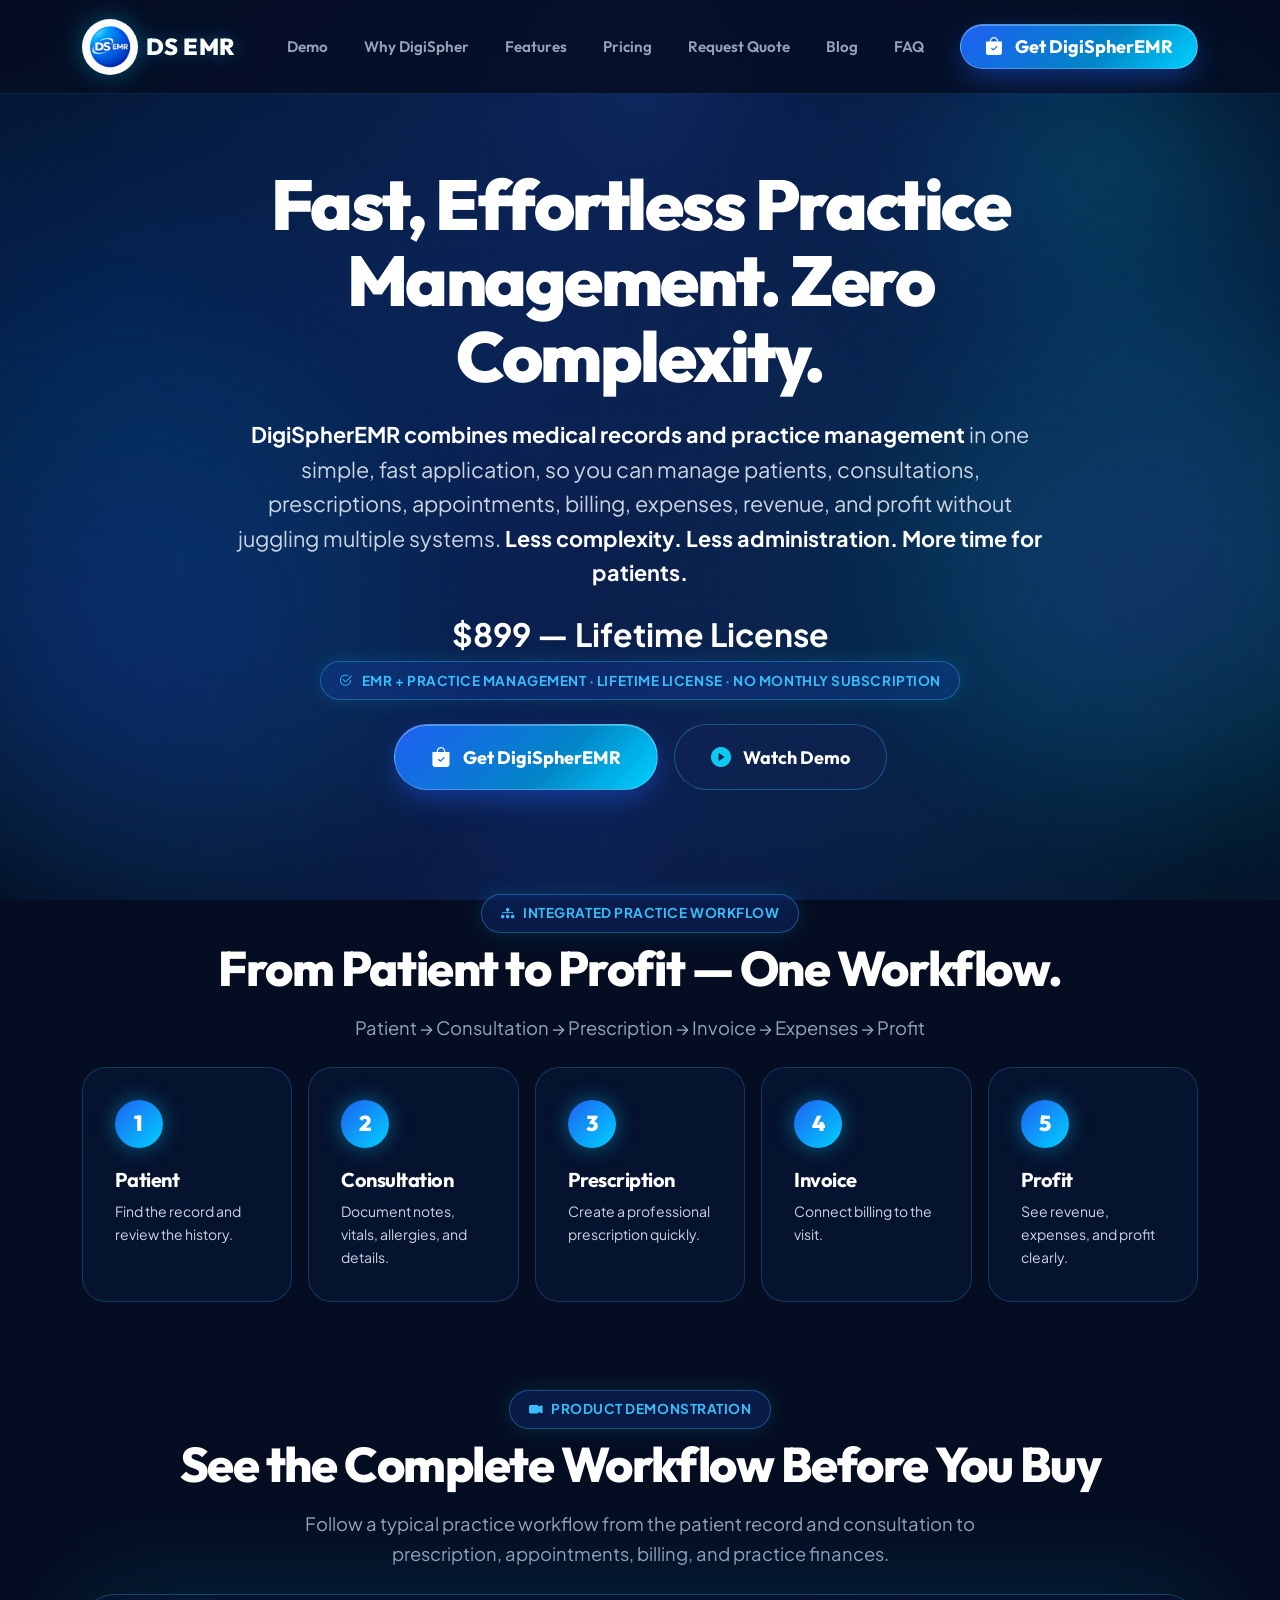
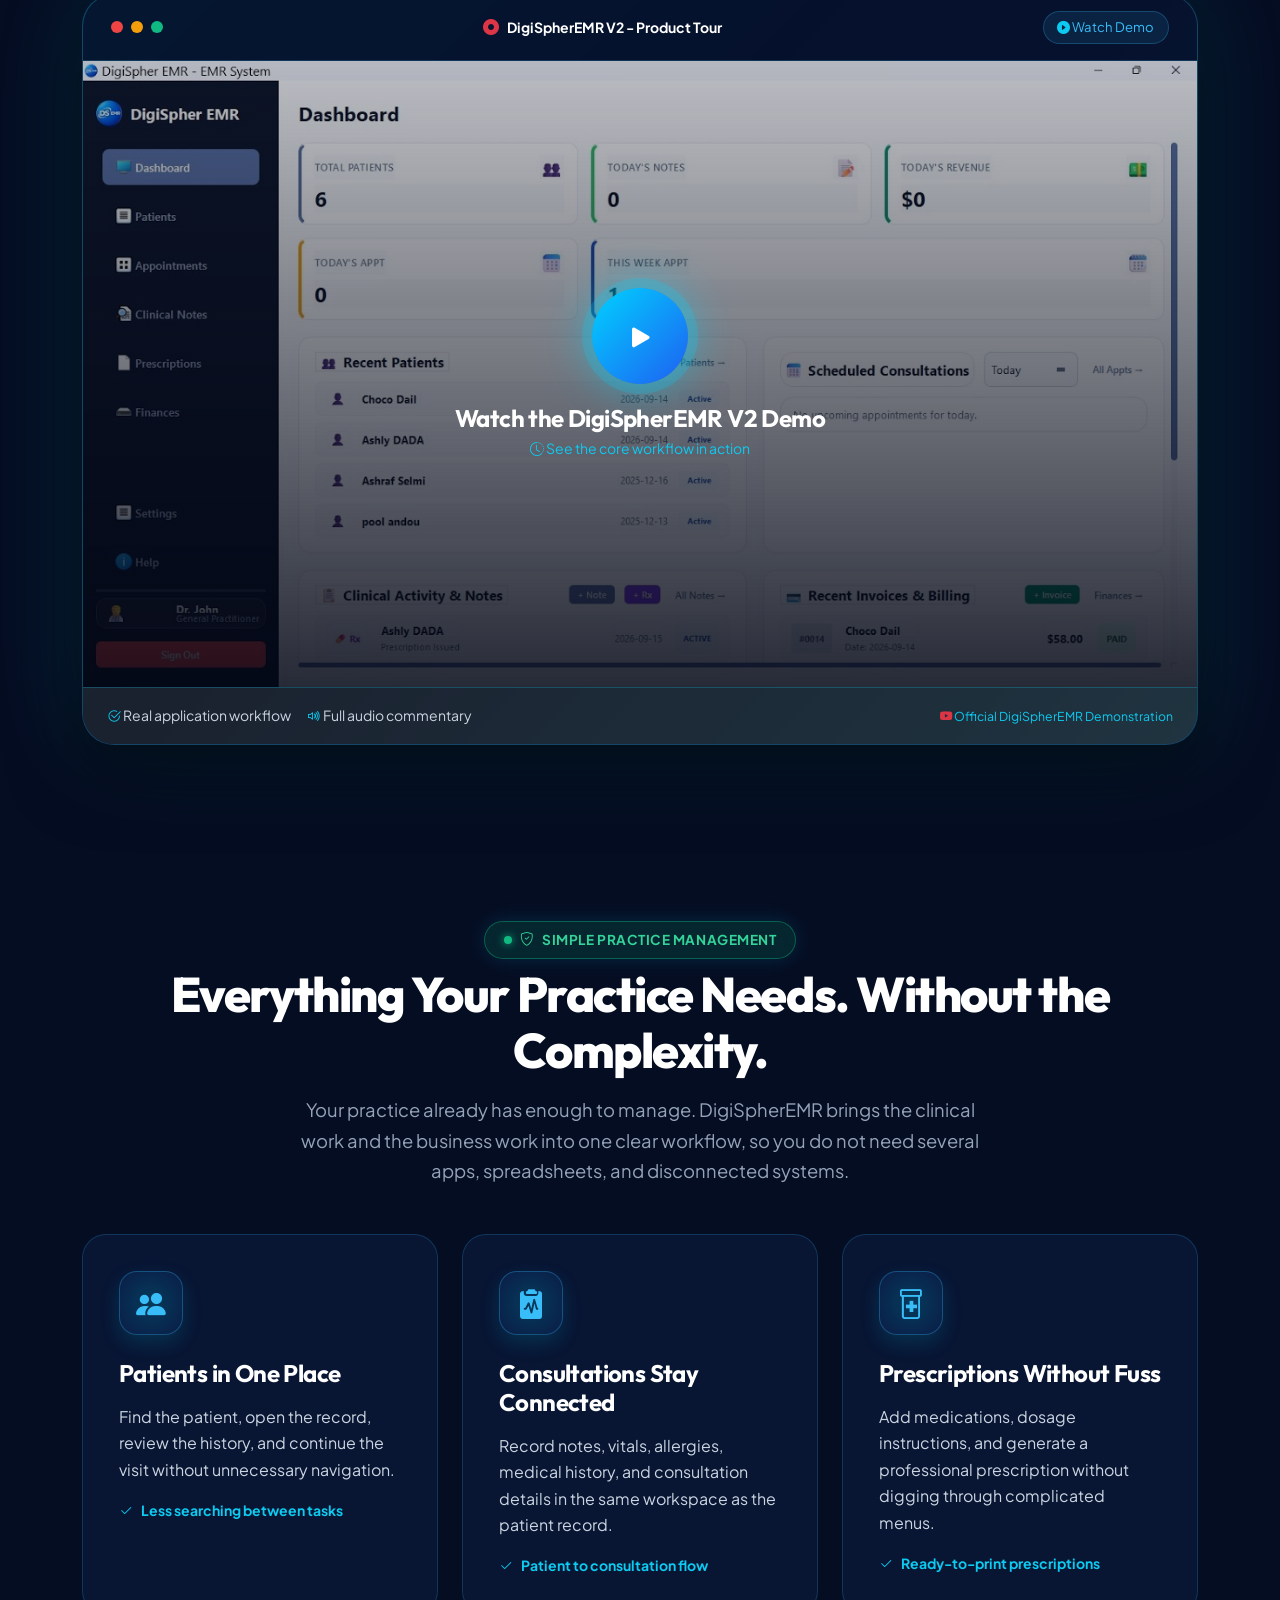
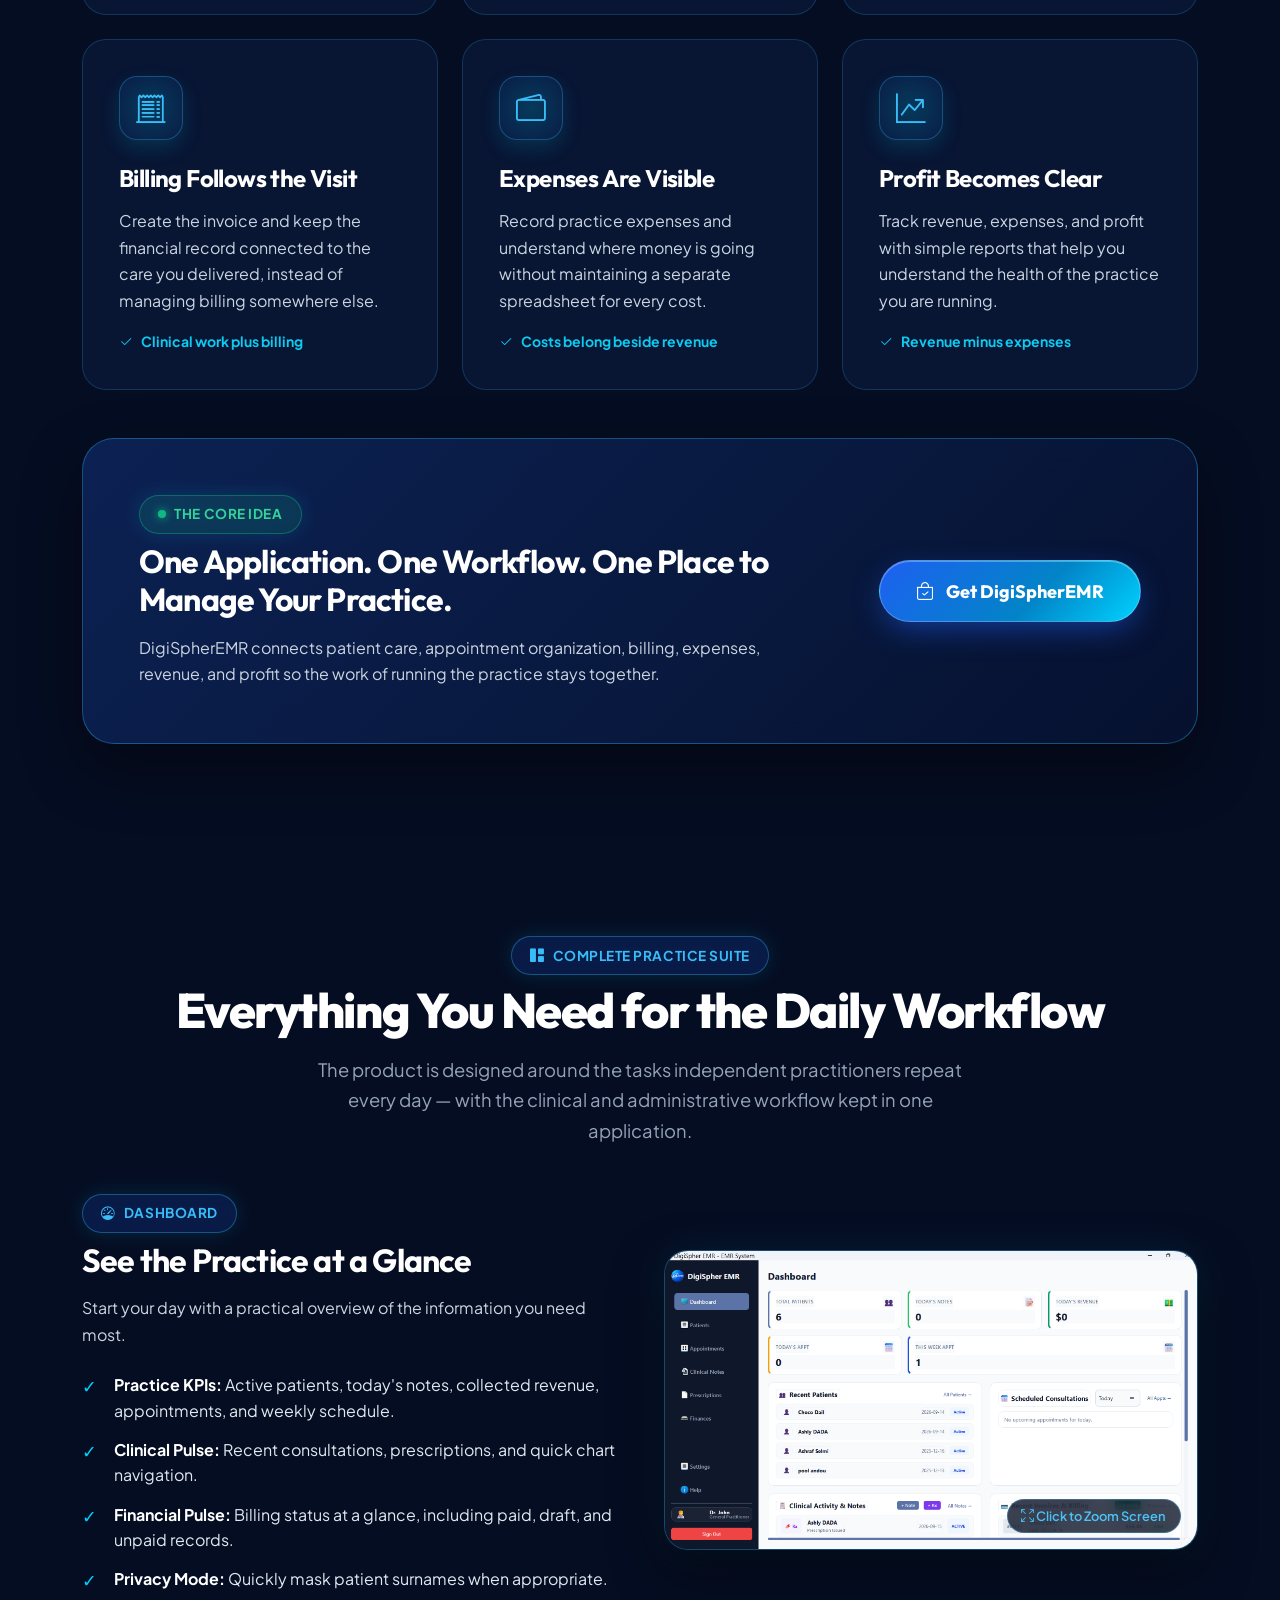
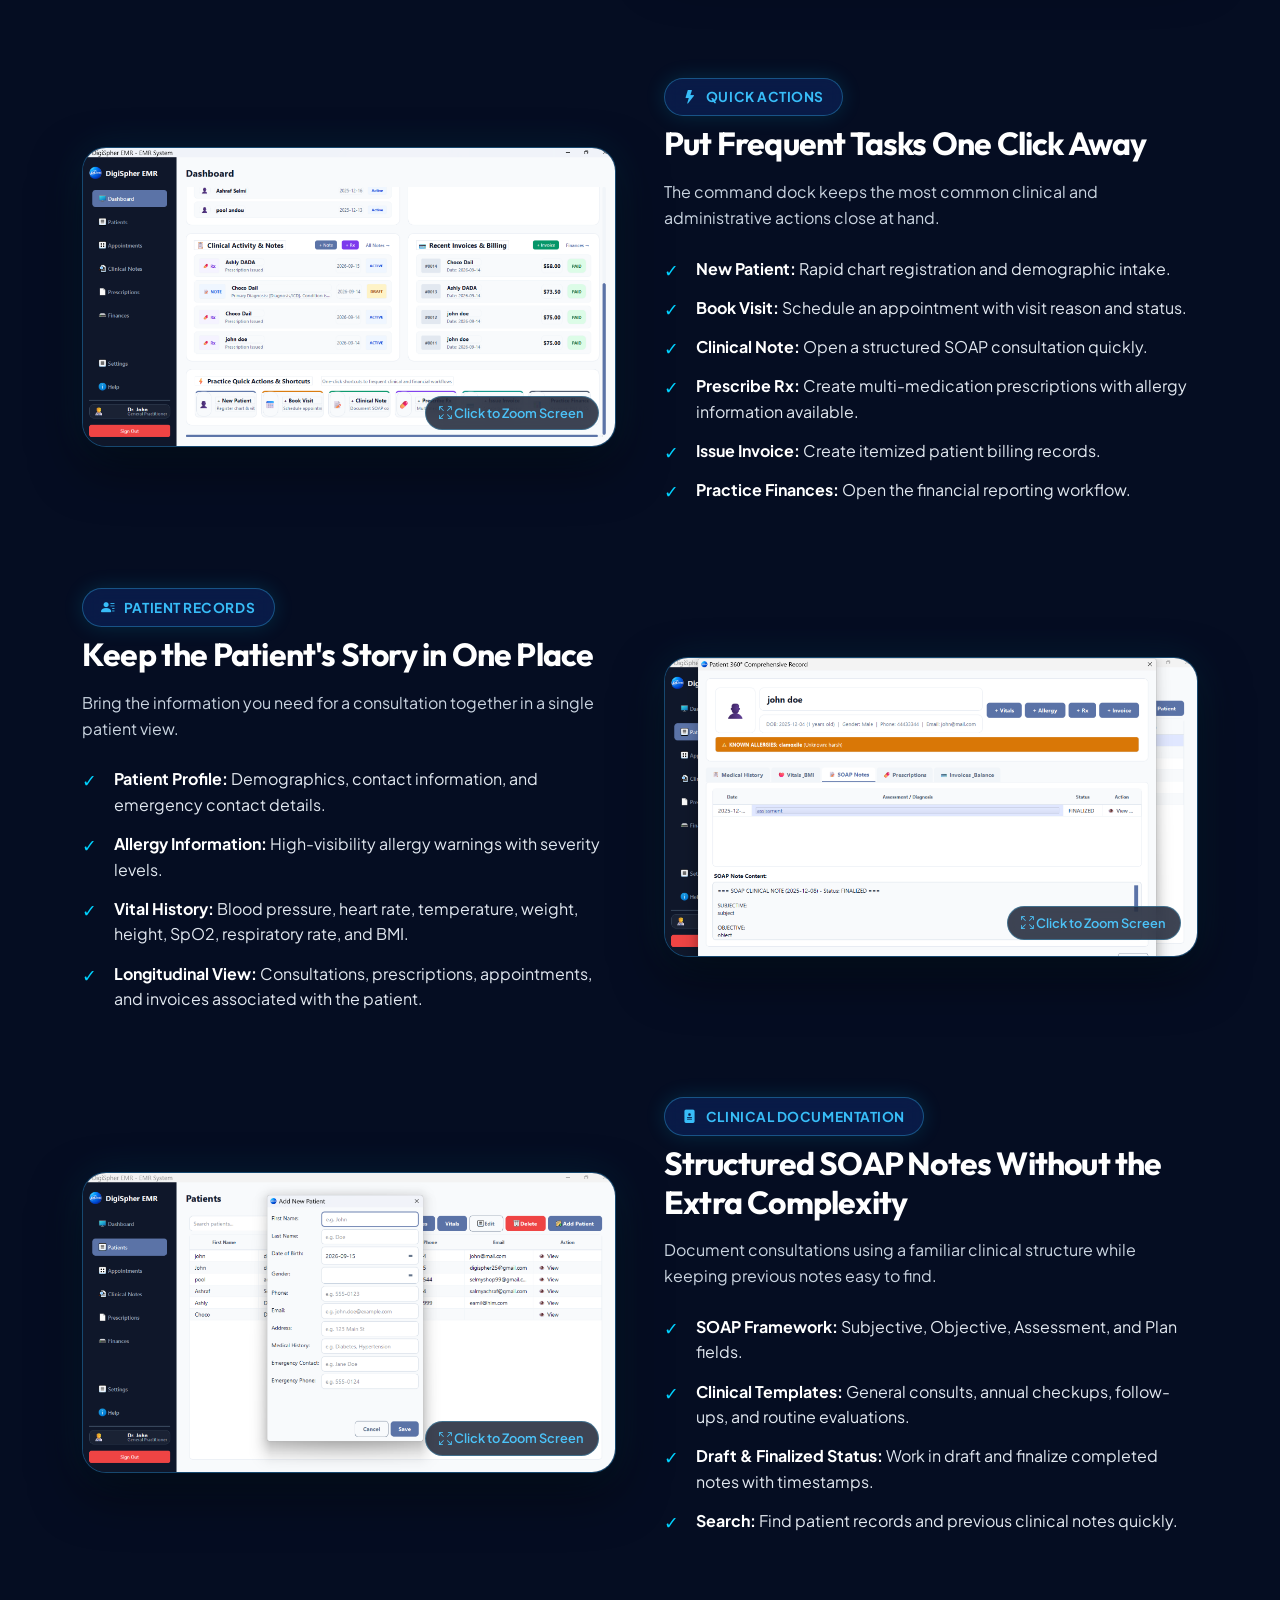
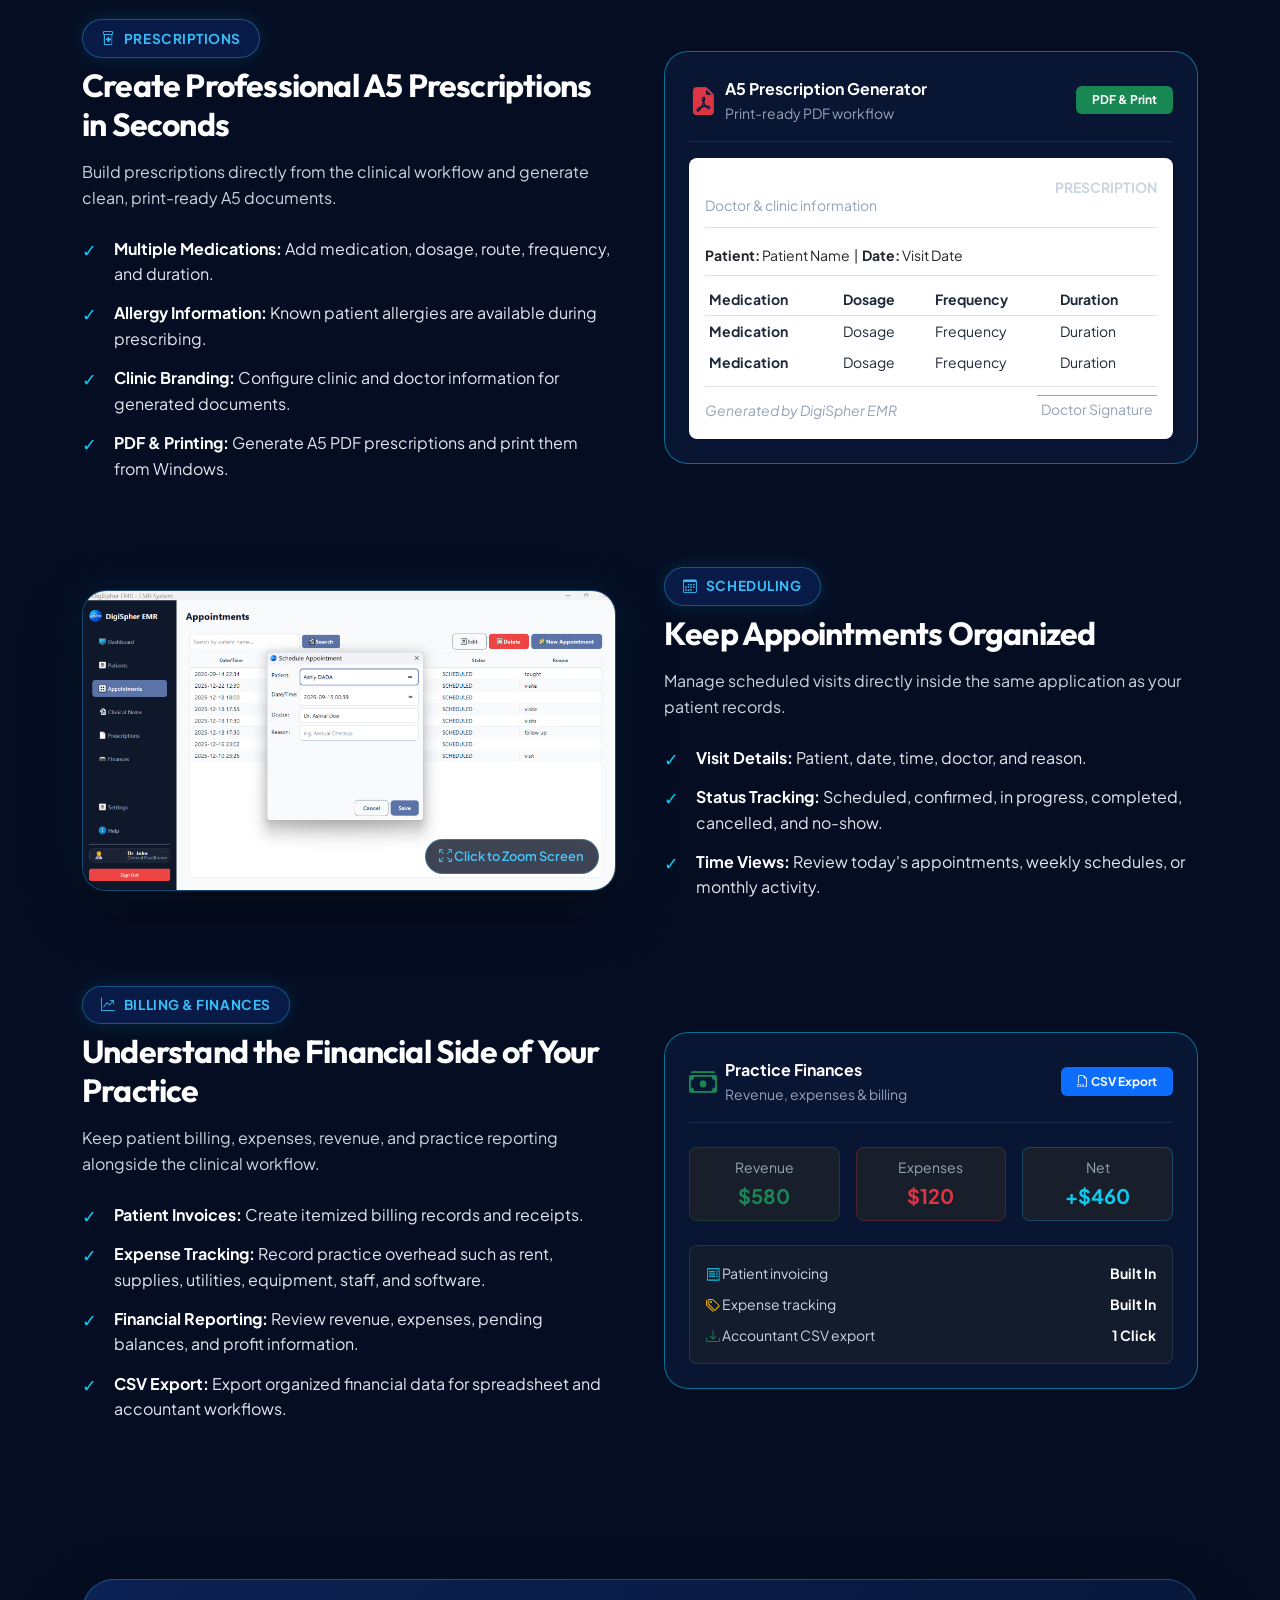
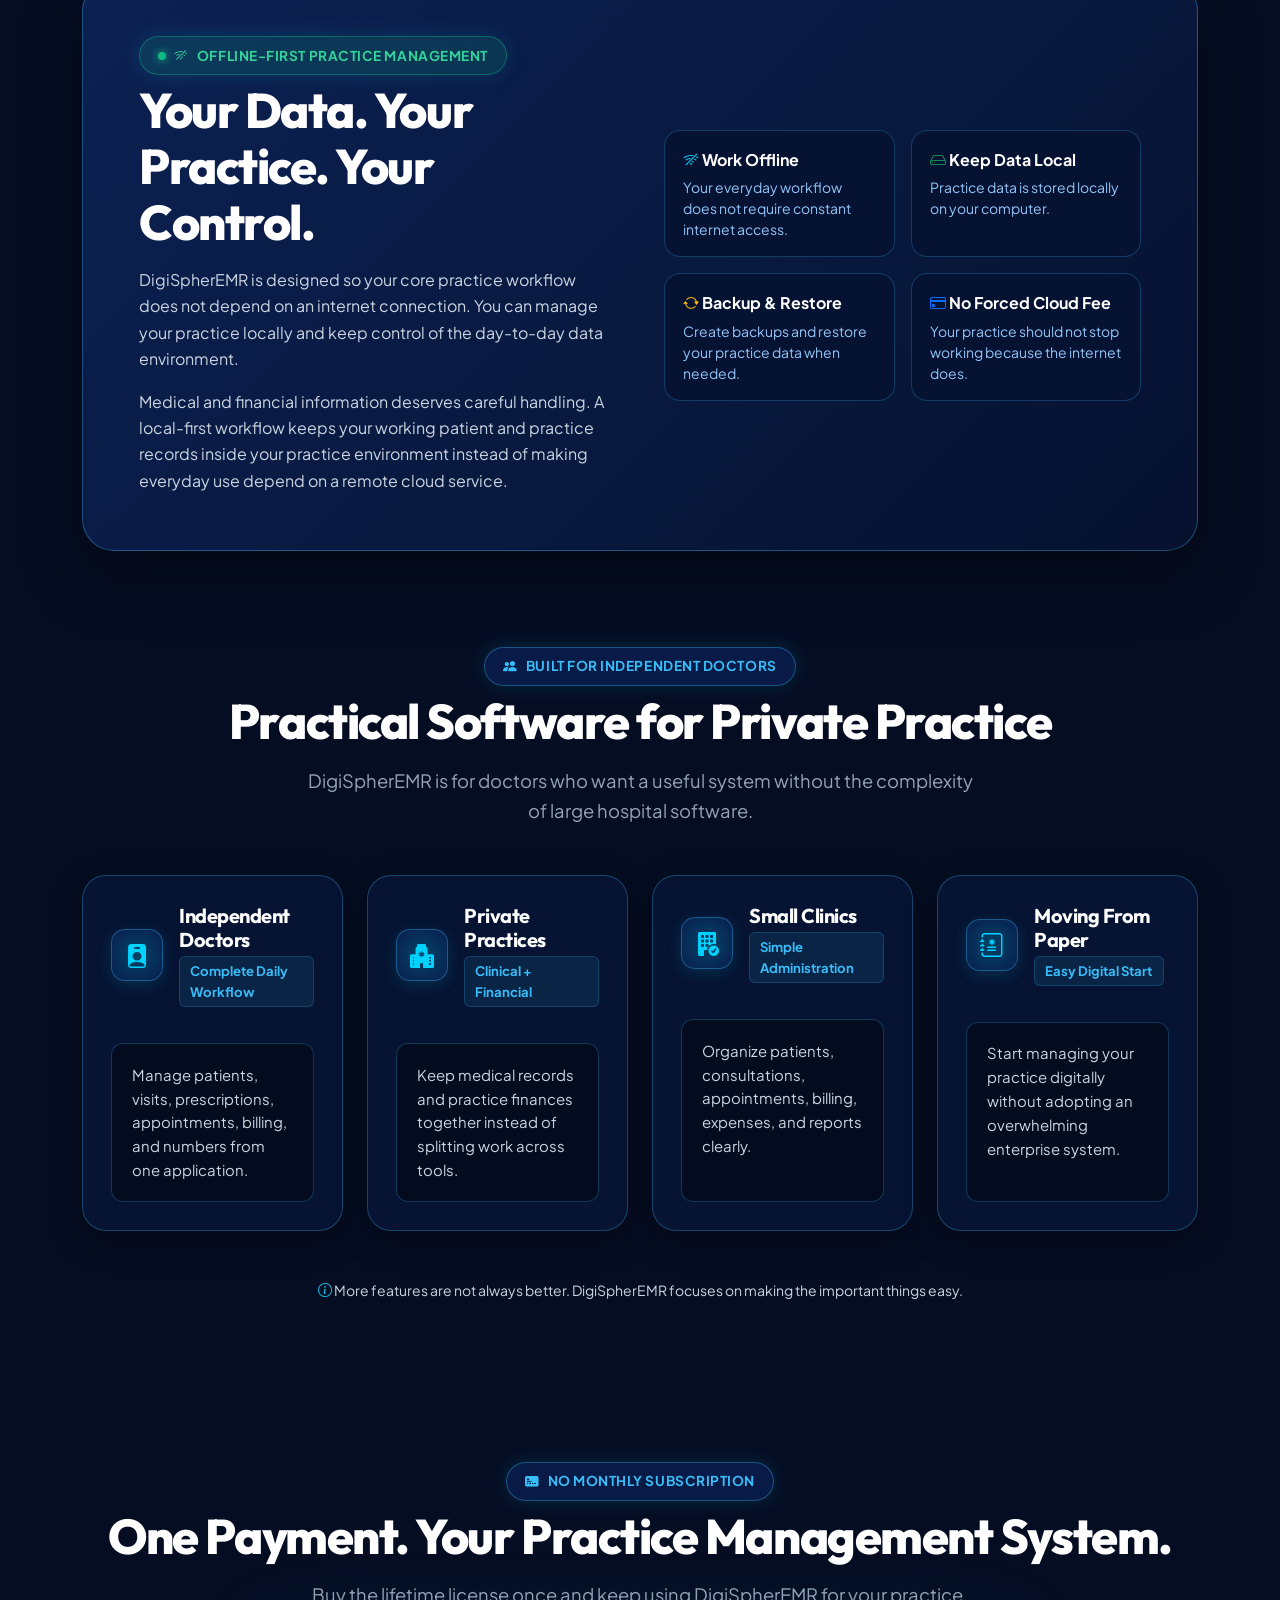
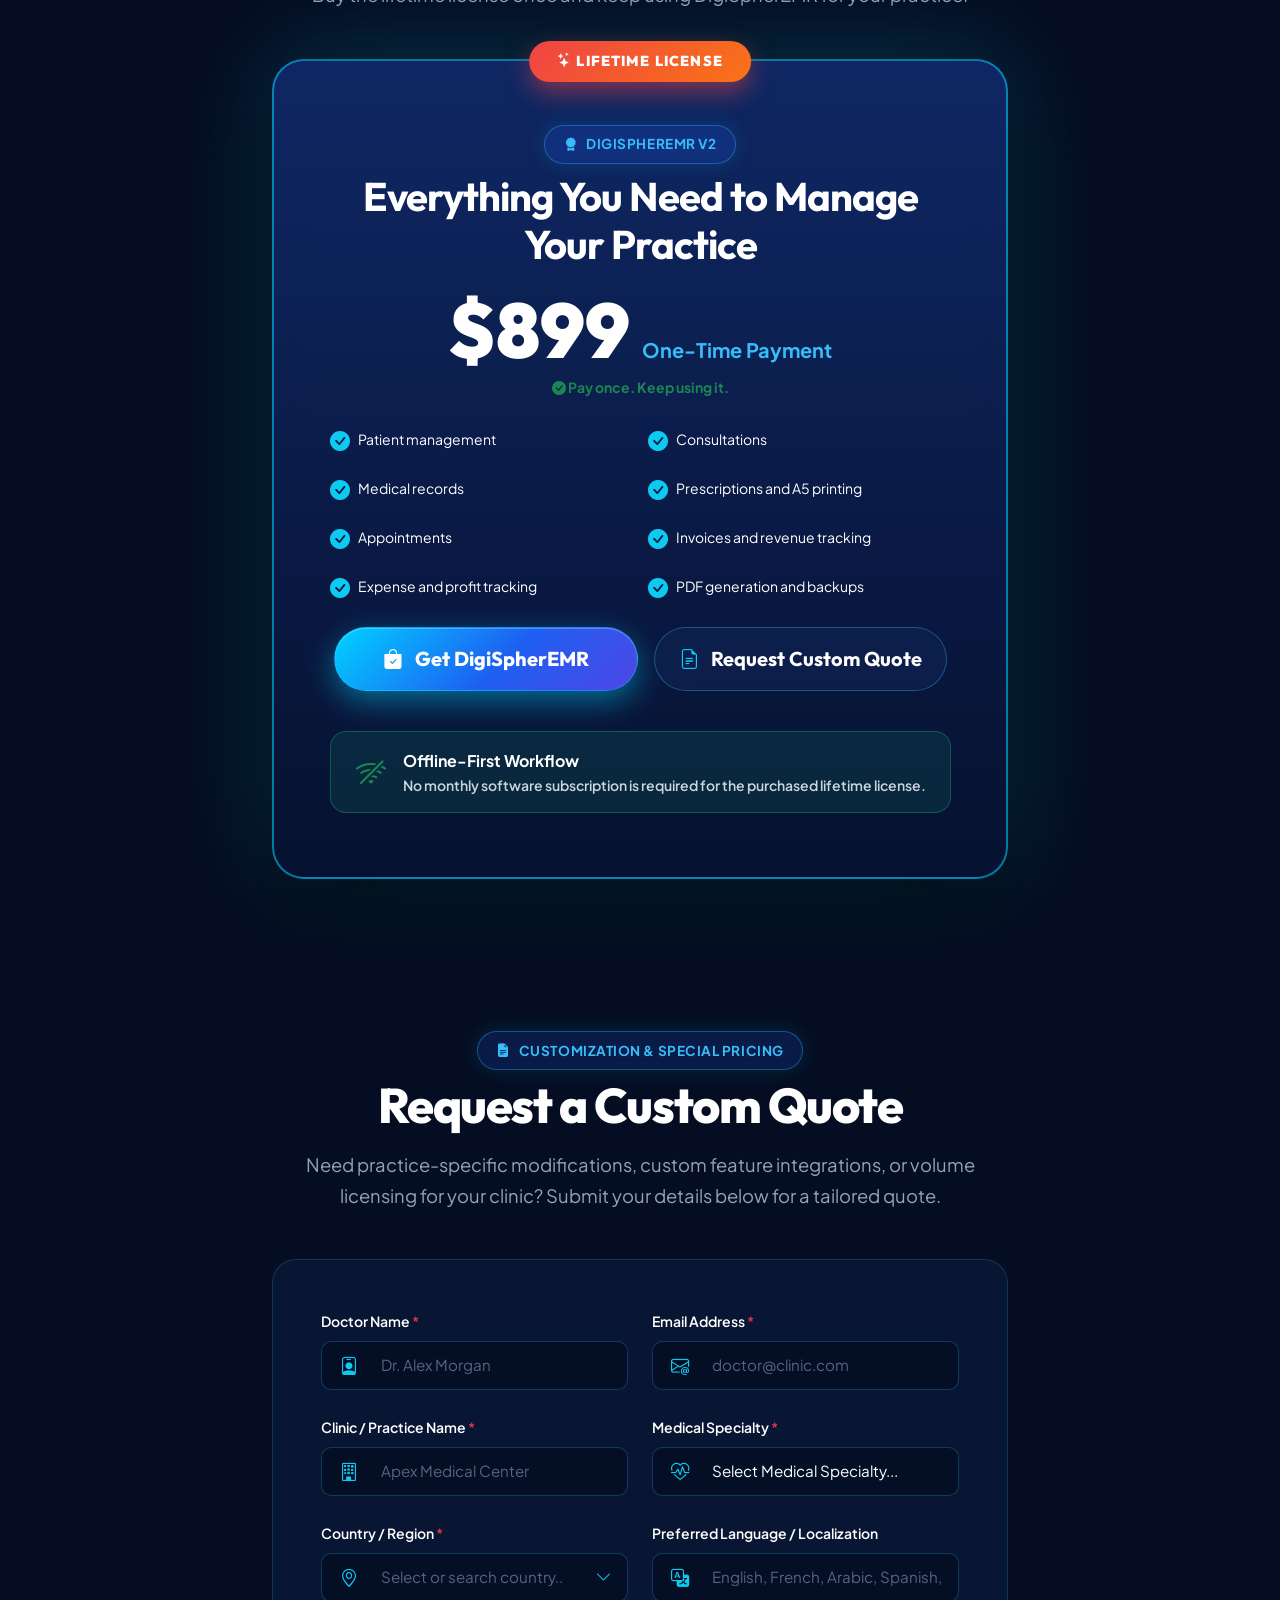
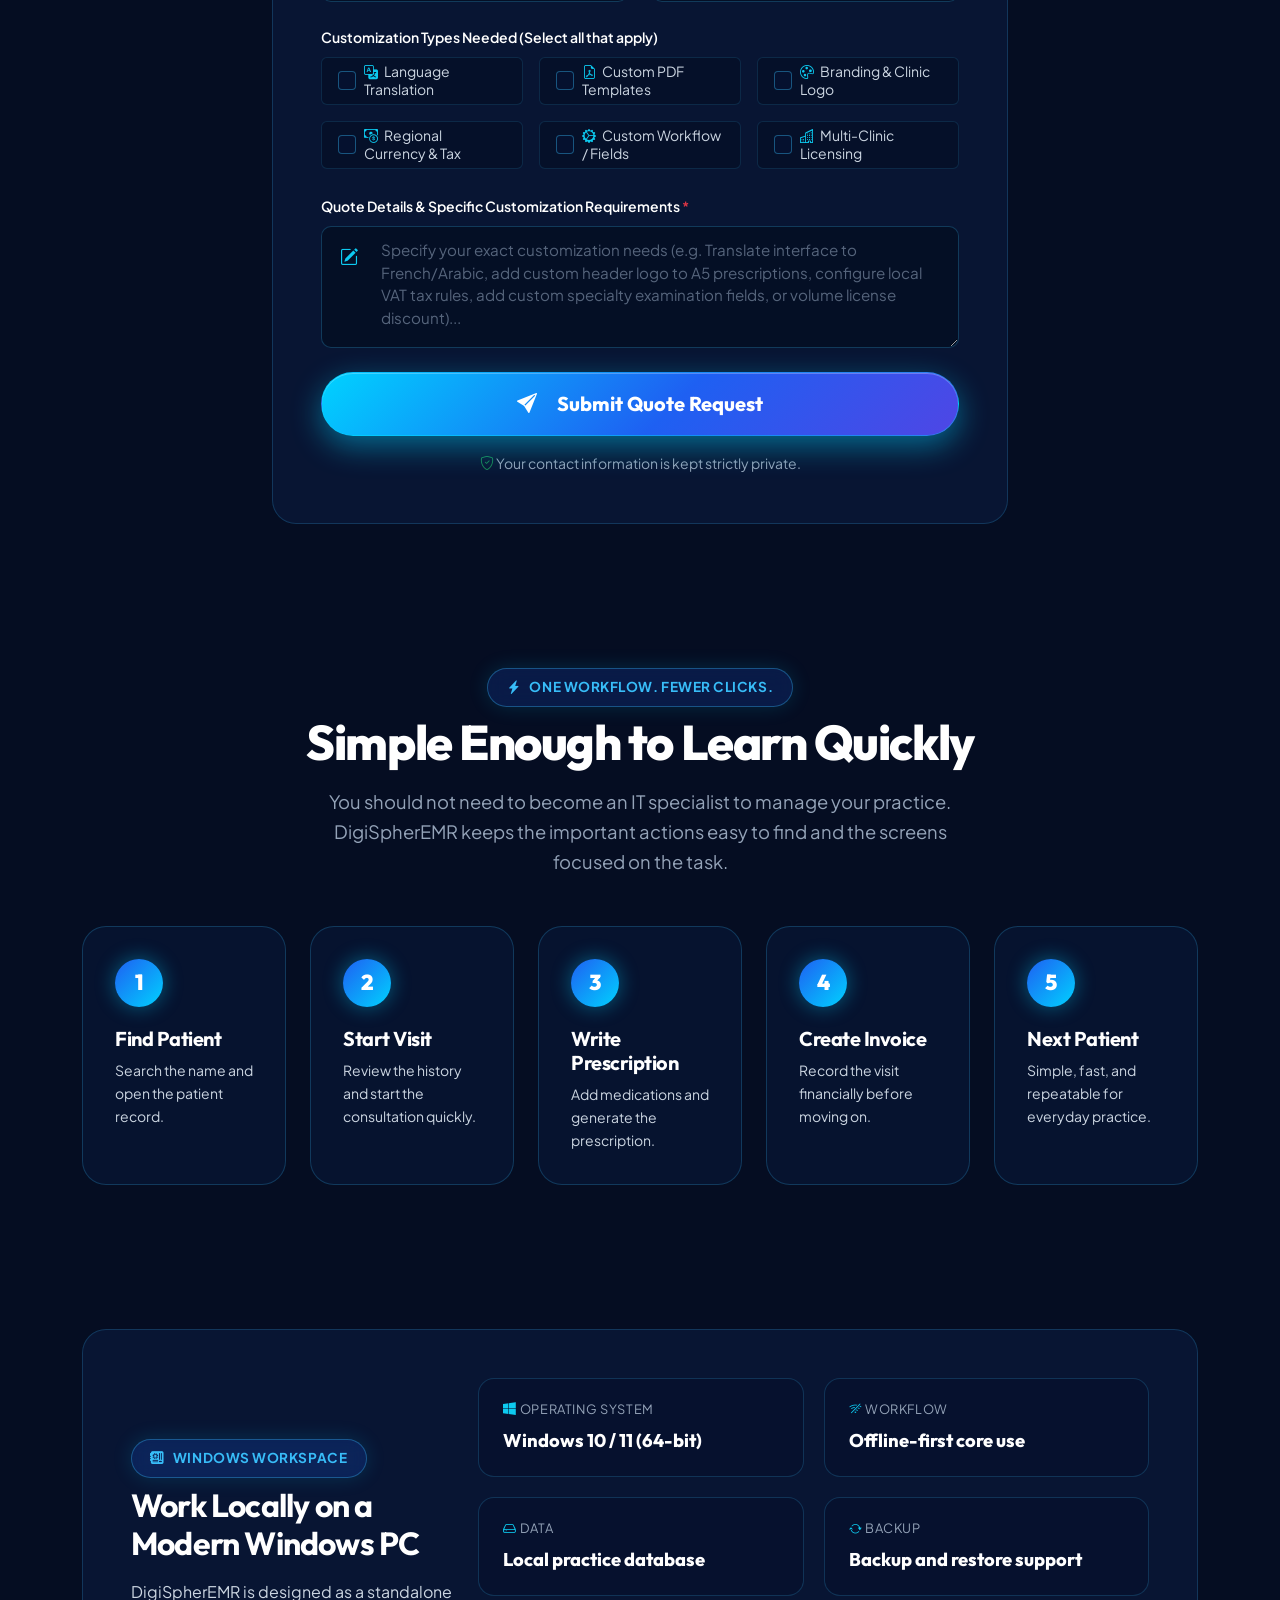
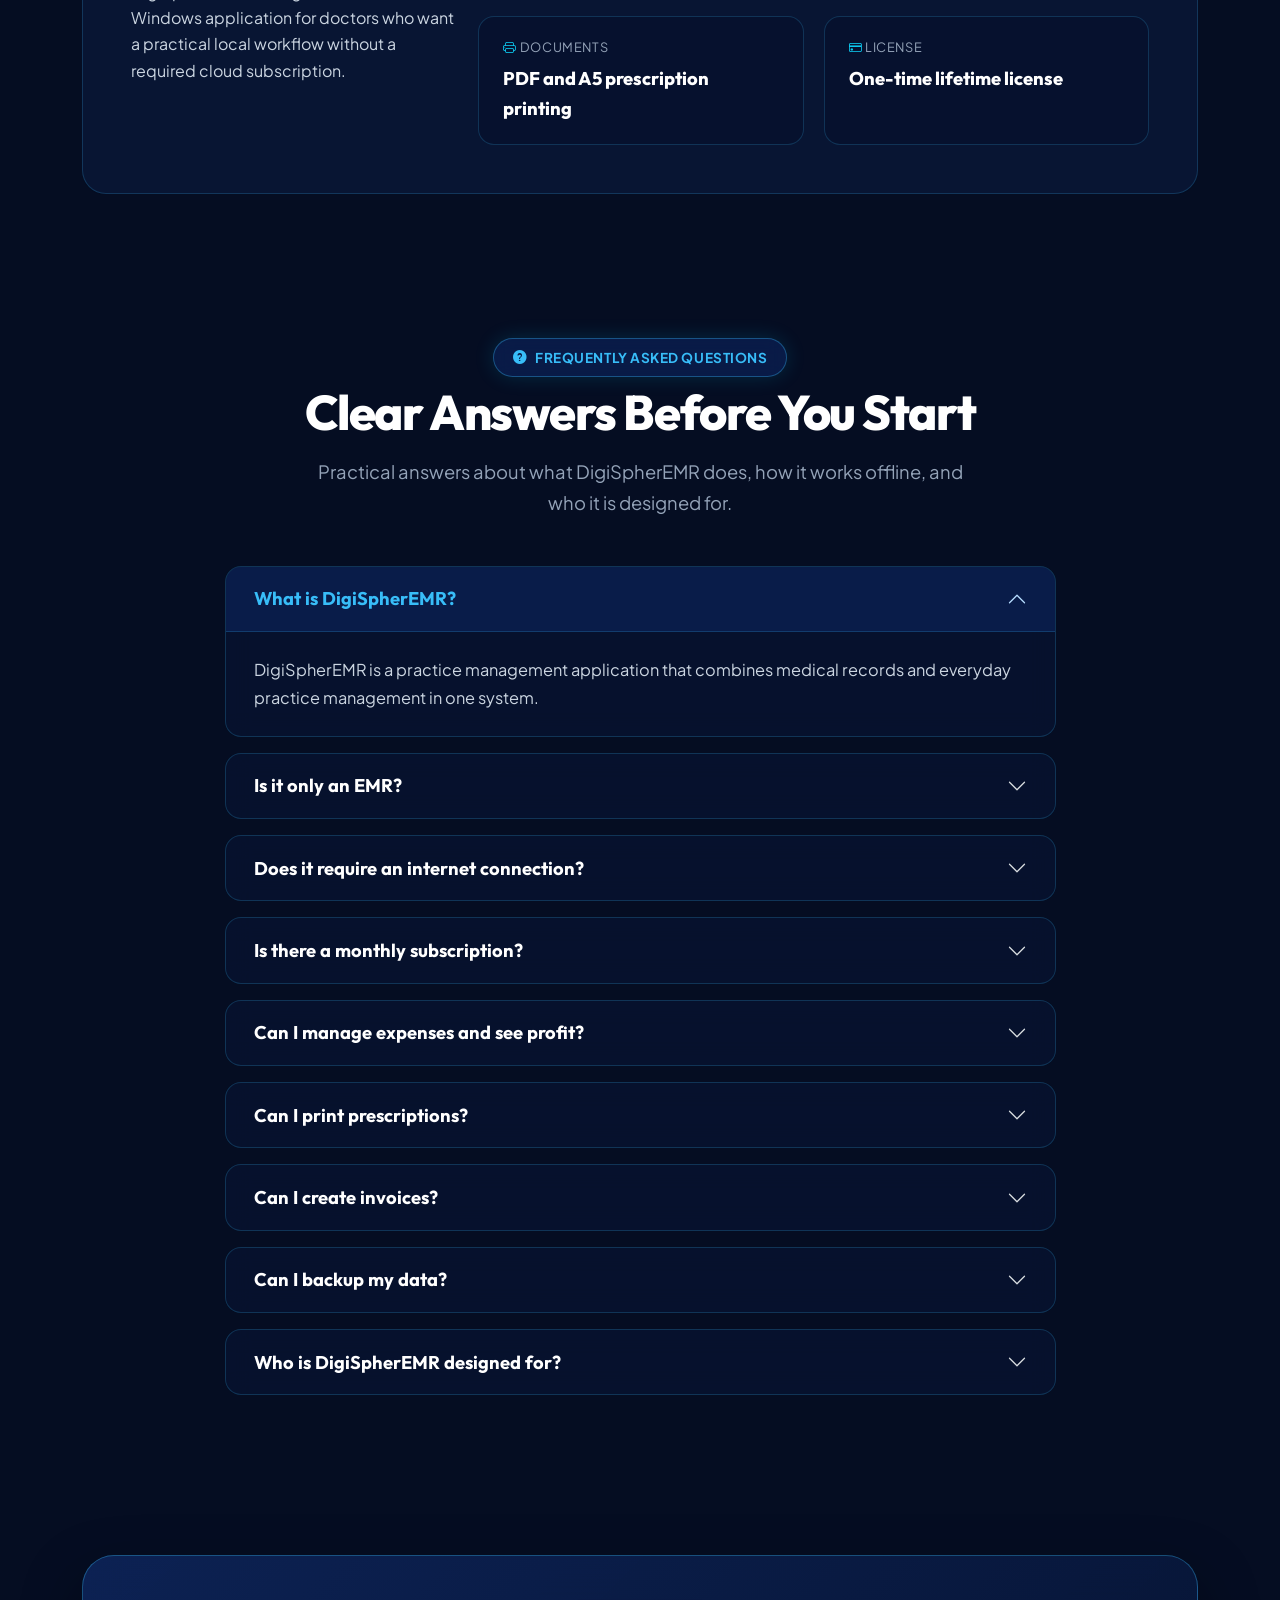
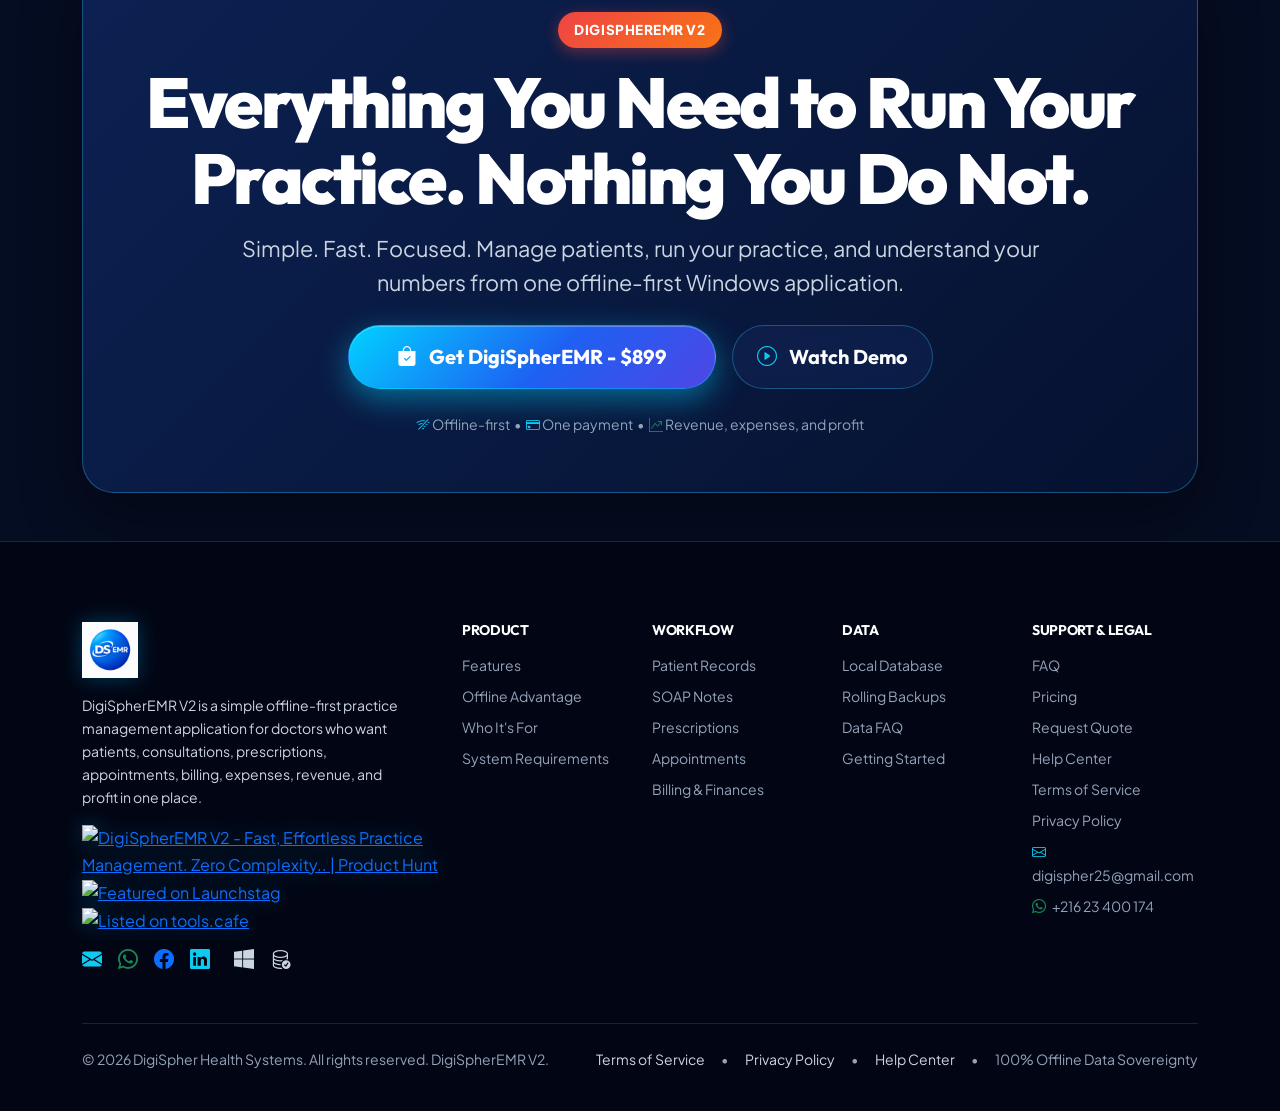
==== commit 694b3823: "changes" ====
--- a/index.html
+++ b/index.html
@@ -1613,6 +1613,7 @@
             DigiSpherEMR V2 is a simple offline-first practice management application for doctors who want patients,
             consultations, prescriptions, appointments, billing, expenses, revenue, and profit in one place.
           </p>
+          <div>
           <a href="https://www.producthunt.com/products/digicareemr?embed=true&amp;utm_source=badge-featured&amp;utm_medium=badge&amp;utm_campaign=badge-digispheremr-v2"
             target="_blank" rel="noopener noreferrer"><img
               alt="DigiSpherEMR V2 - Fast, Effortless Practice Management. Zero Complexity.. | Product Hunt" width="250"
@@ -1622,6 +1623,8 @@
           <a href="https://launchstag.com/p/digispheremr-v2" target="_blank" rel="noopener">
             <img src="https://launchstag.com/badge-dark.svg" alt="Featured on Launchstag" width="198" height="62" />
           </a>
+          <a href="https://tools.cafe/p/digispheremr-v2" target="_blank" rel="noopener"><img src="https://tools.cafe/b/light.svg" alt="Listed on tools.cafe" width="180" height="54" /></a>
+          </div>
           <div class="d-flex align-items-center gap-3 text-info fs-5 mt-2">
             <a href="mailto:digispher25@gmail.com" class="text-secondary text-decoration-none"
               aria-label="Email Support" title="digispher25@gmail.com"><i class="bi bi-envelope-fill text-info"></i></a>
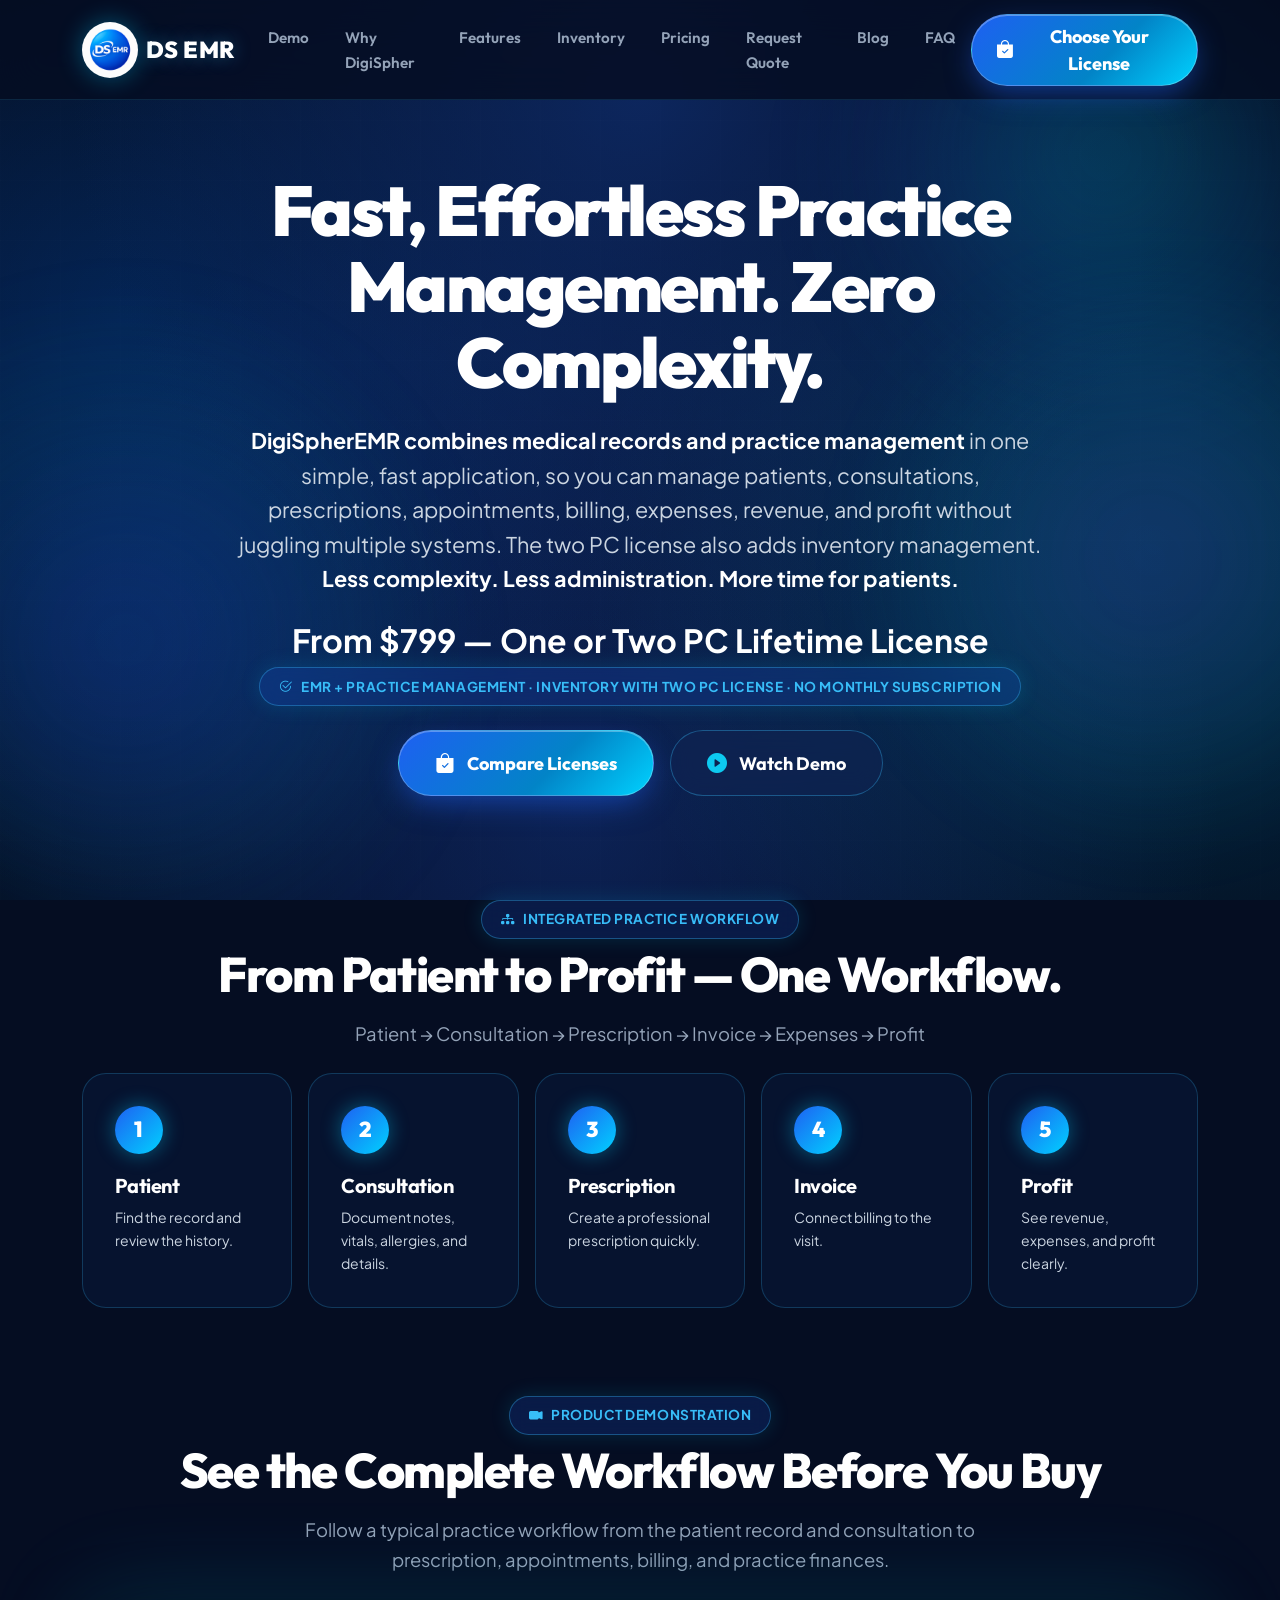
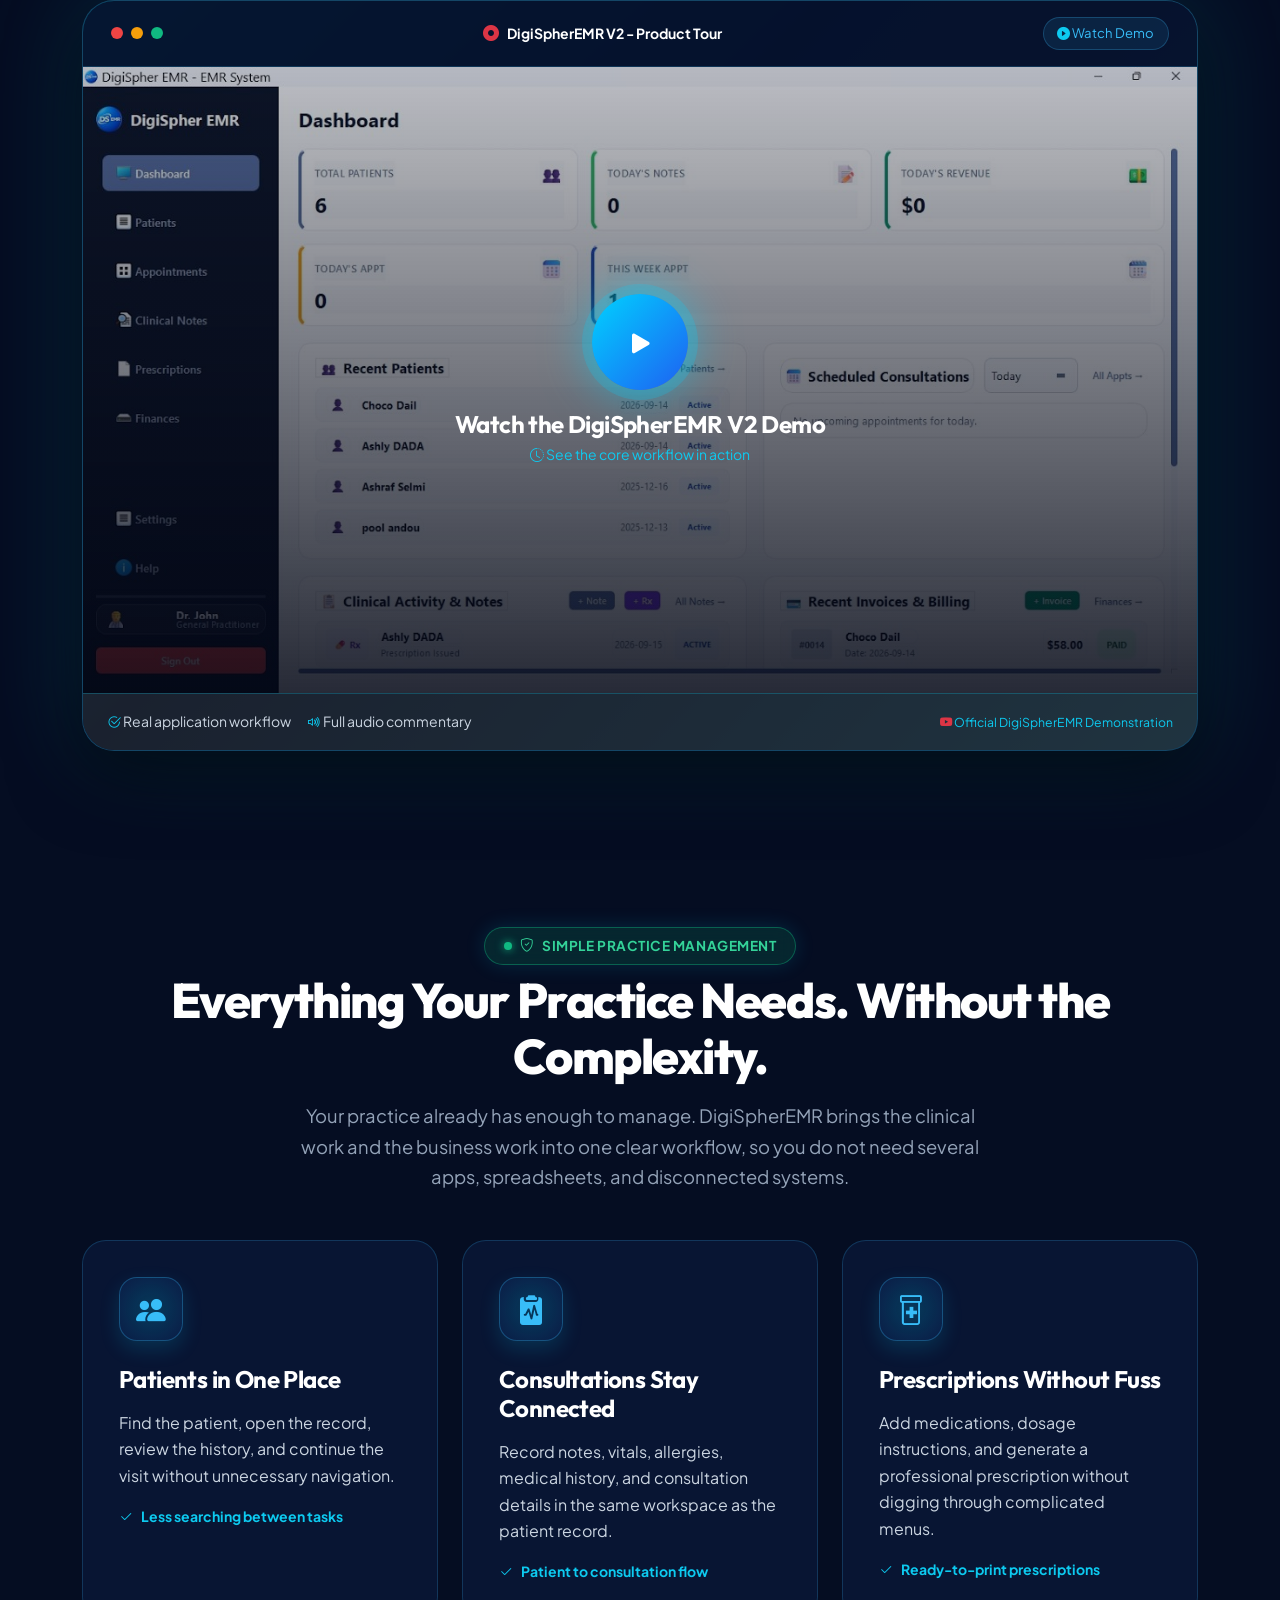
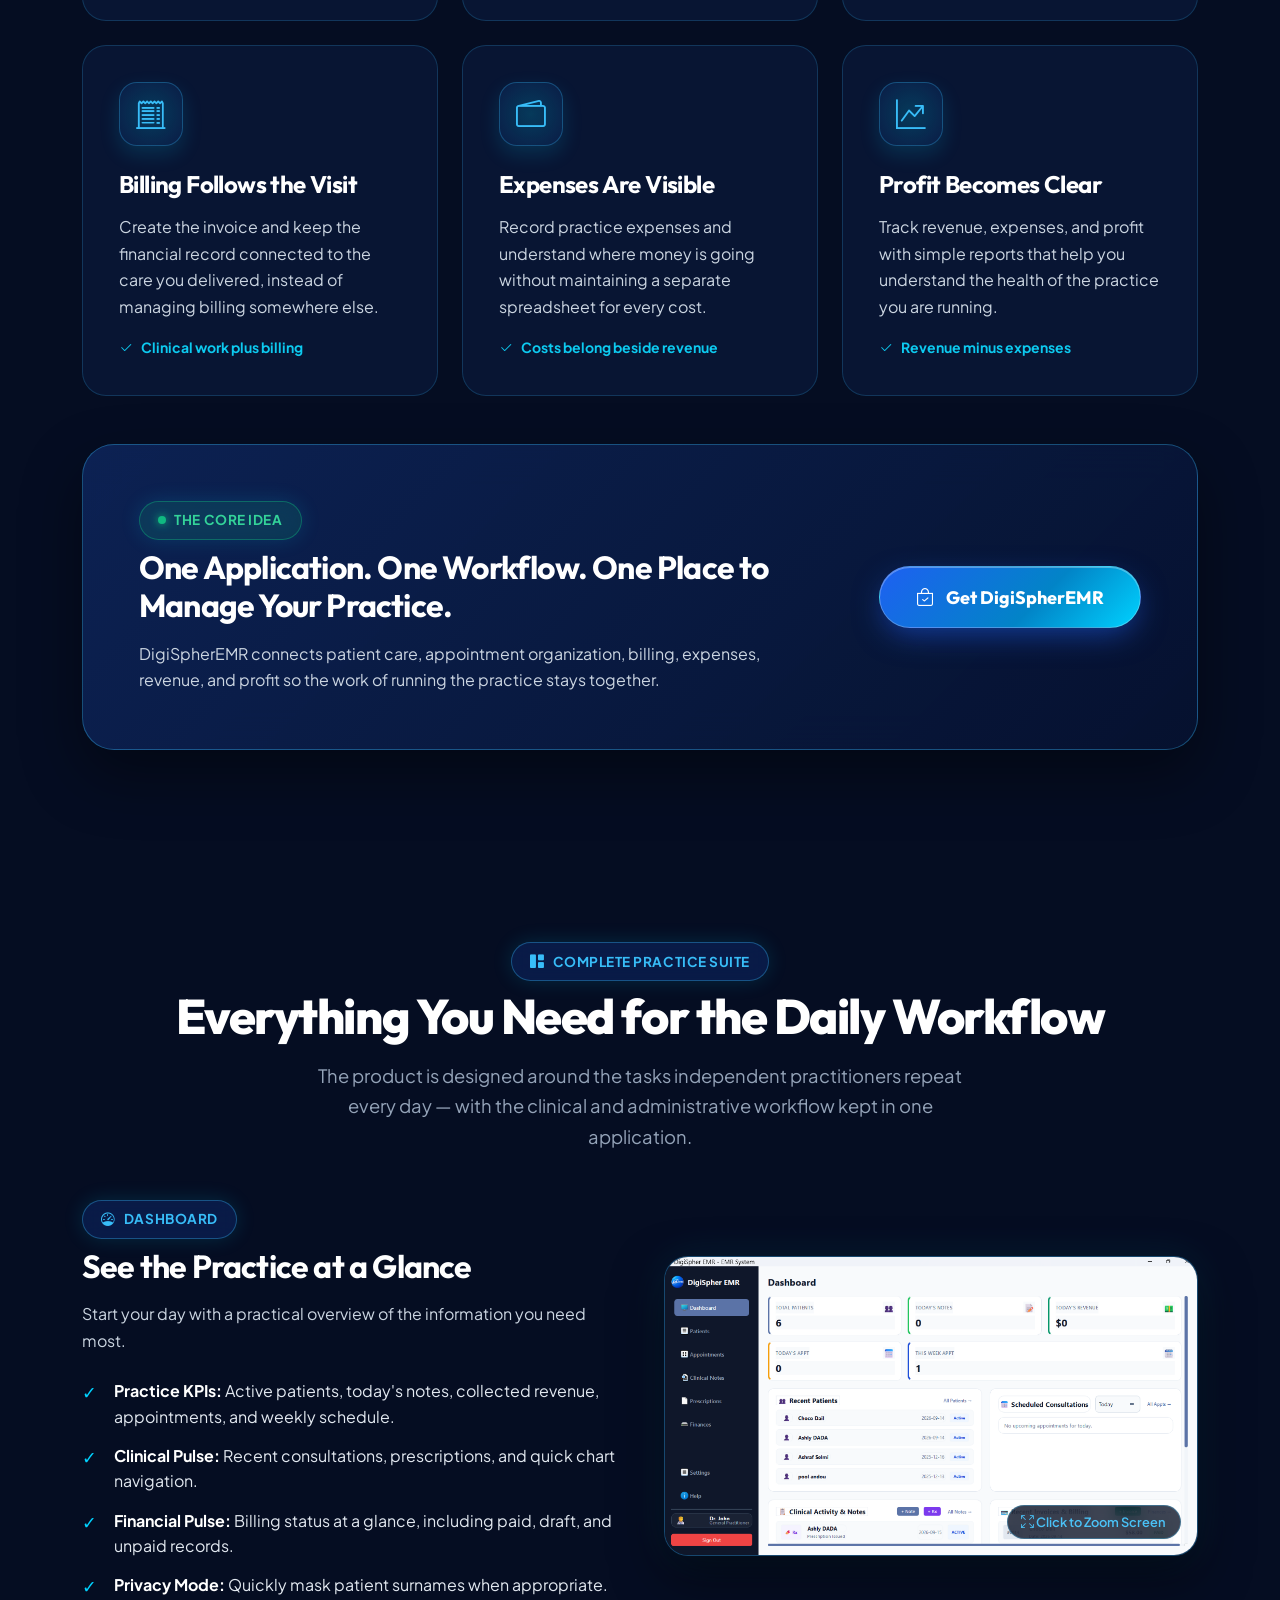
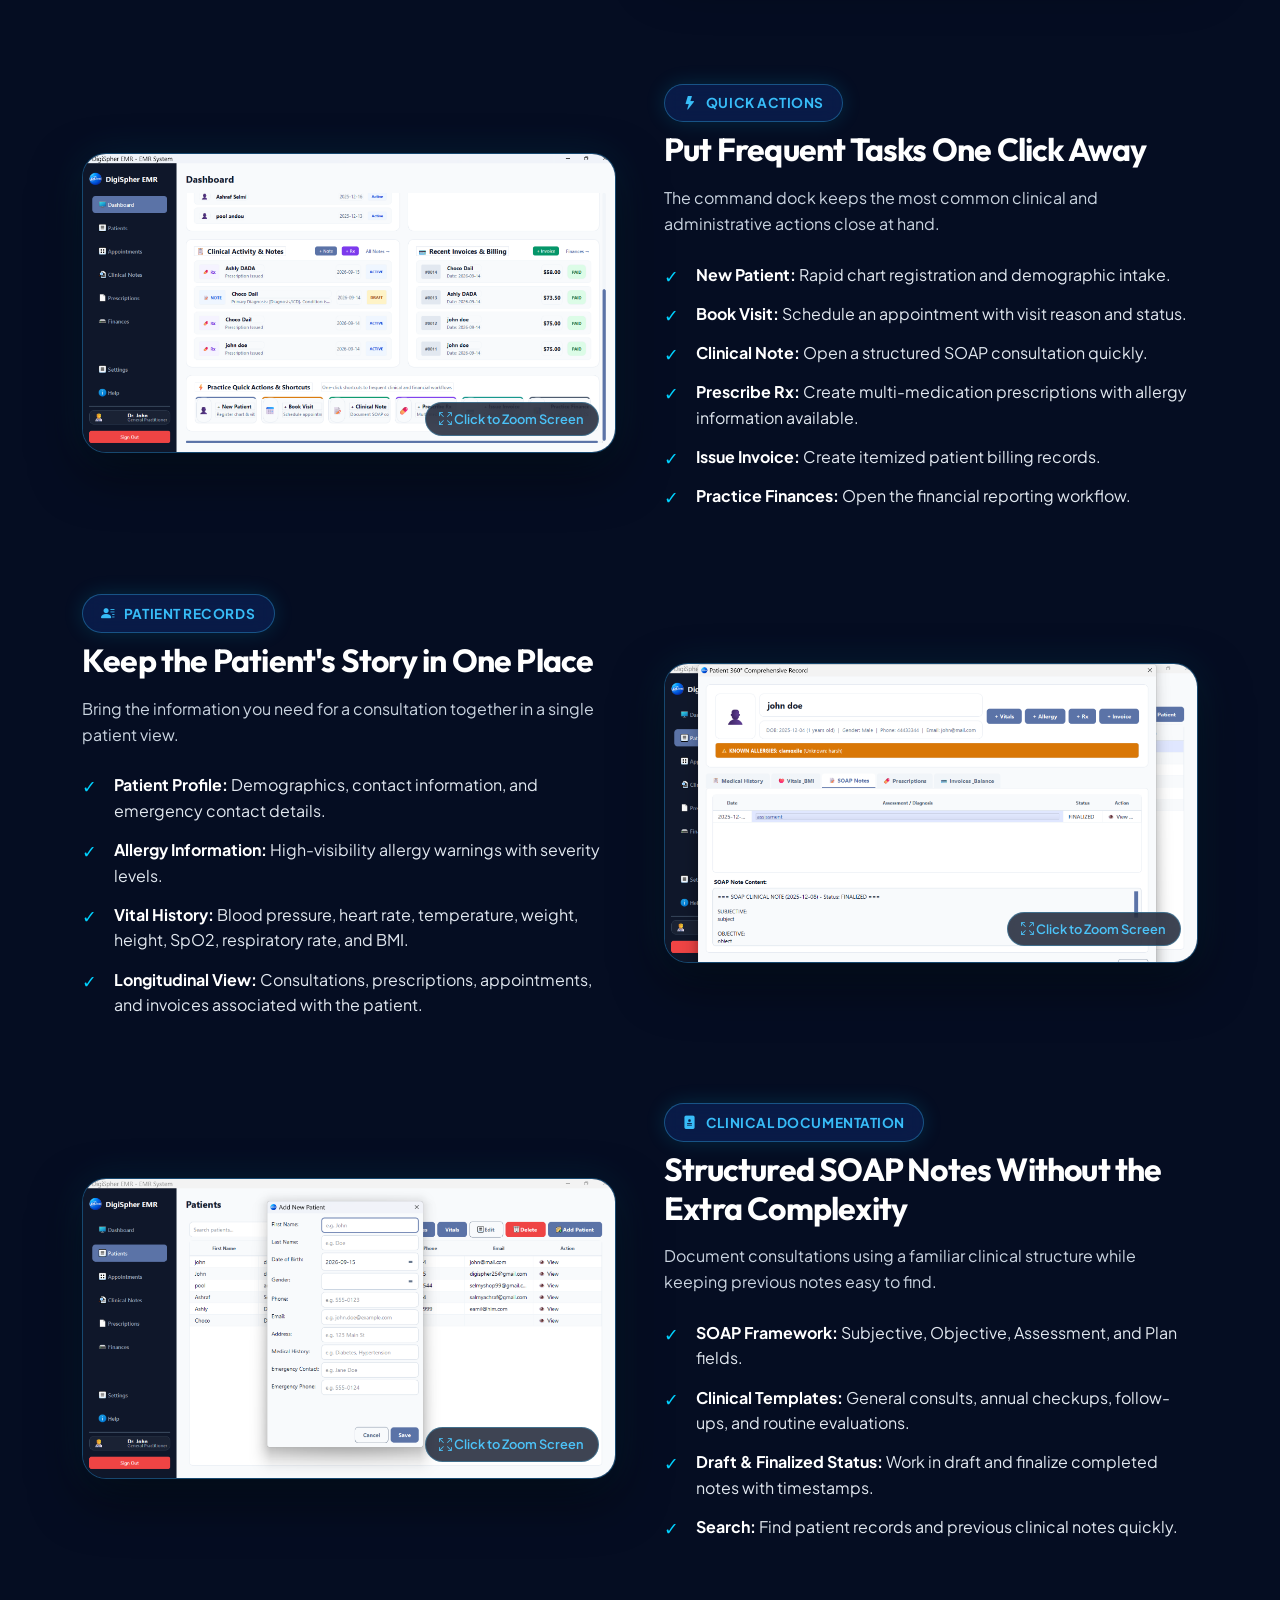
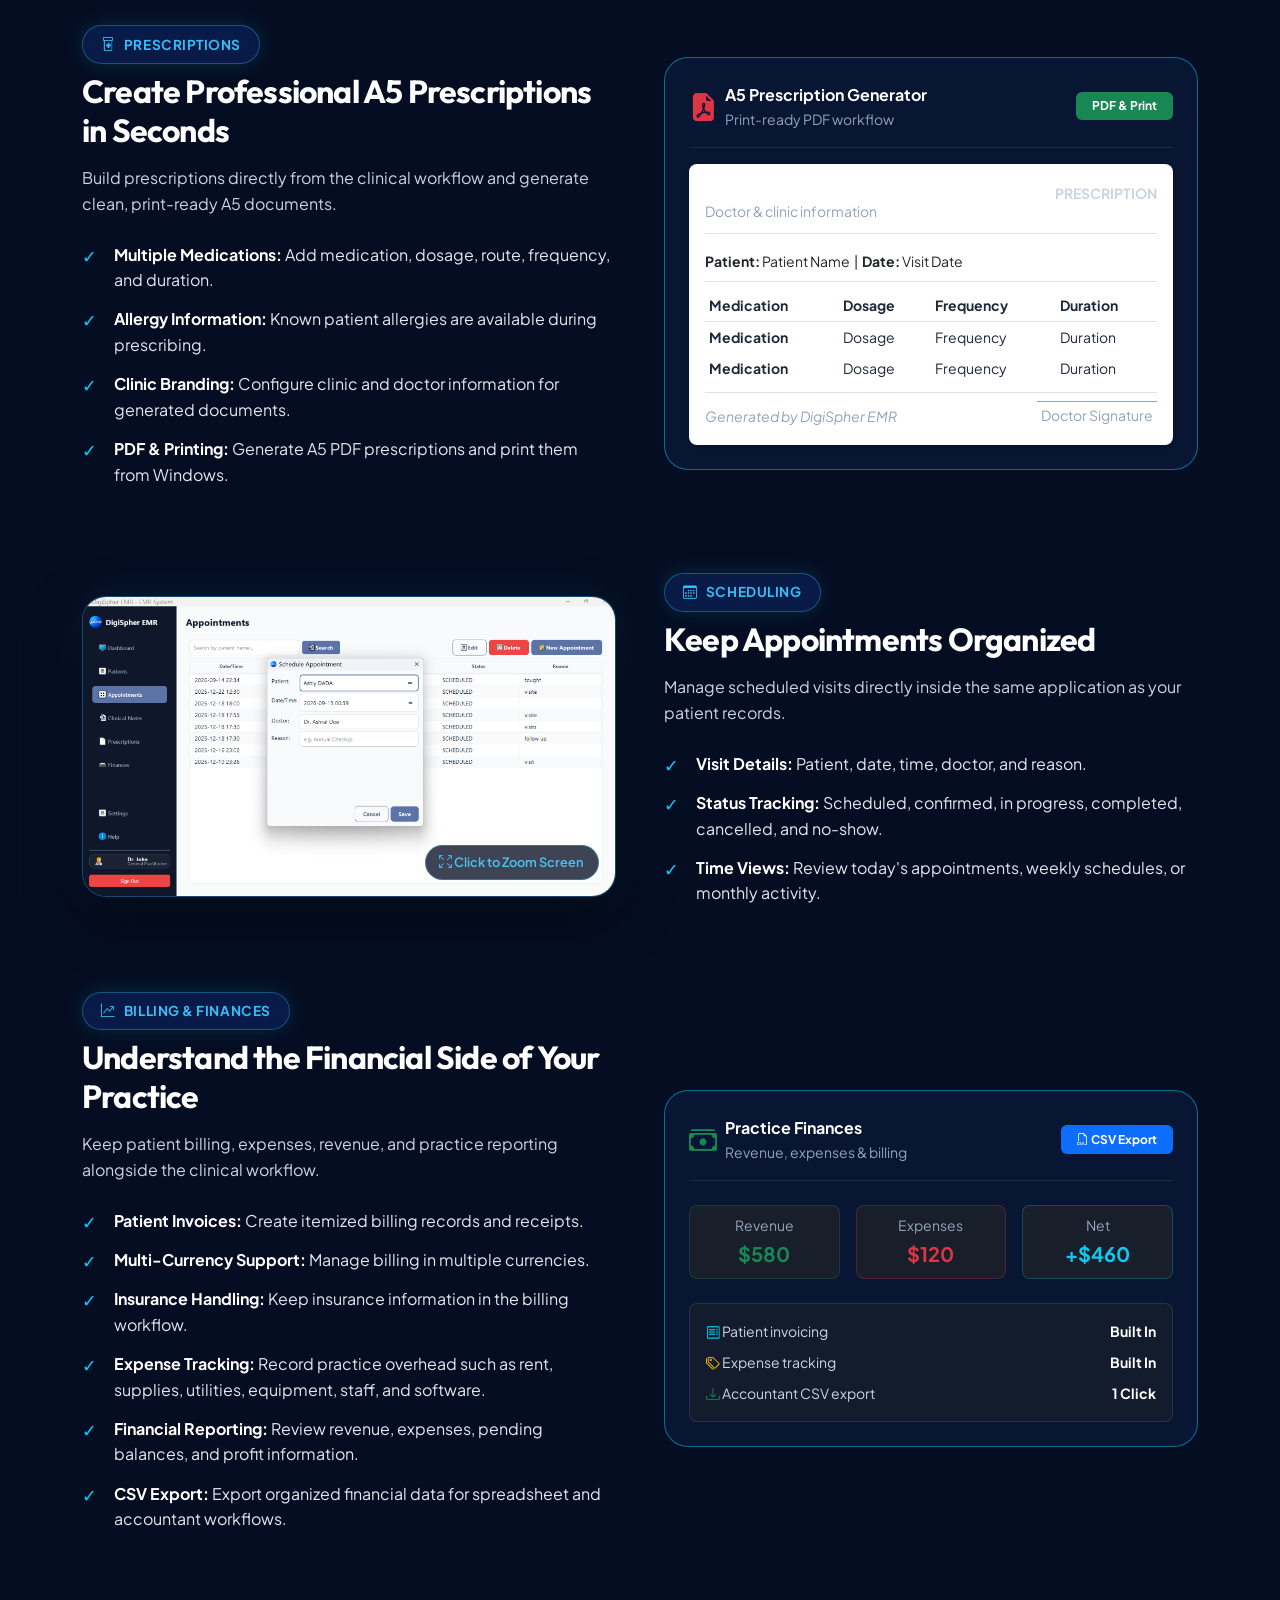
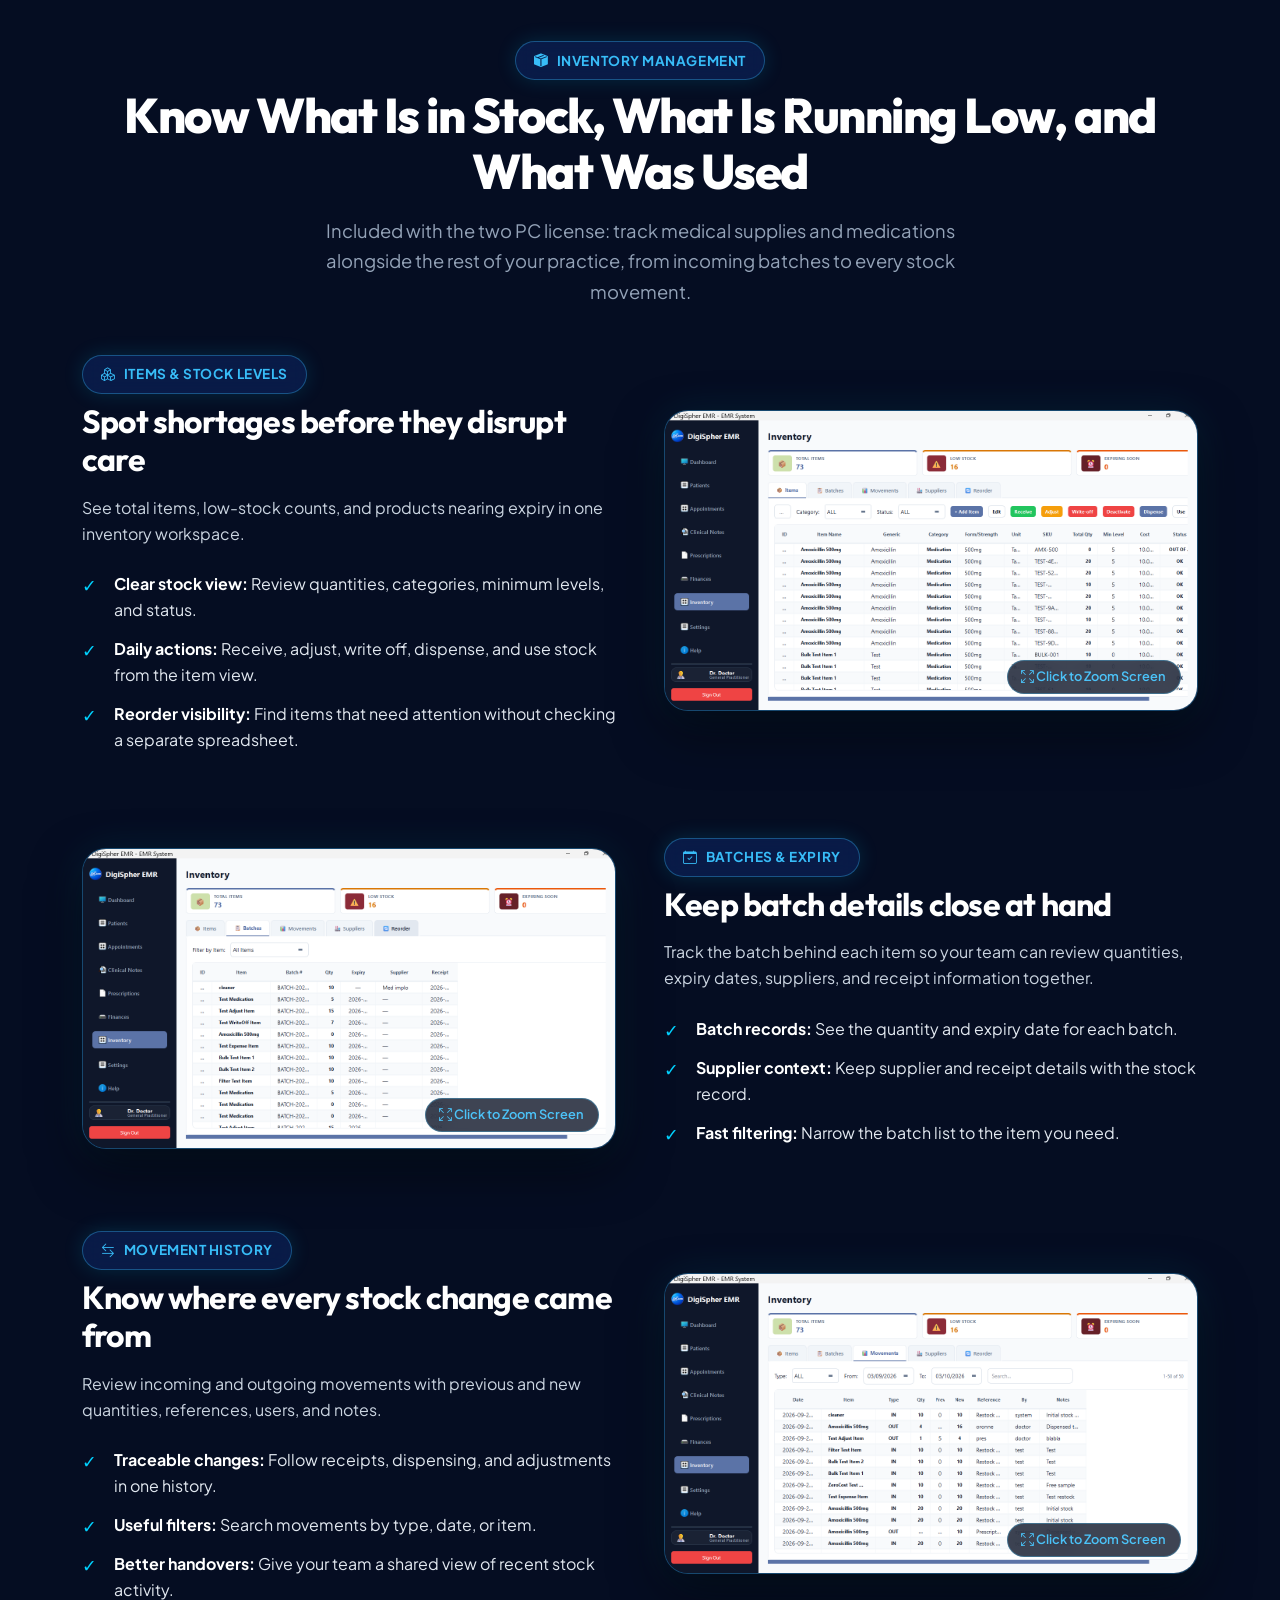
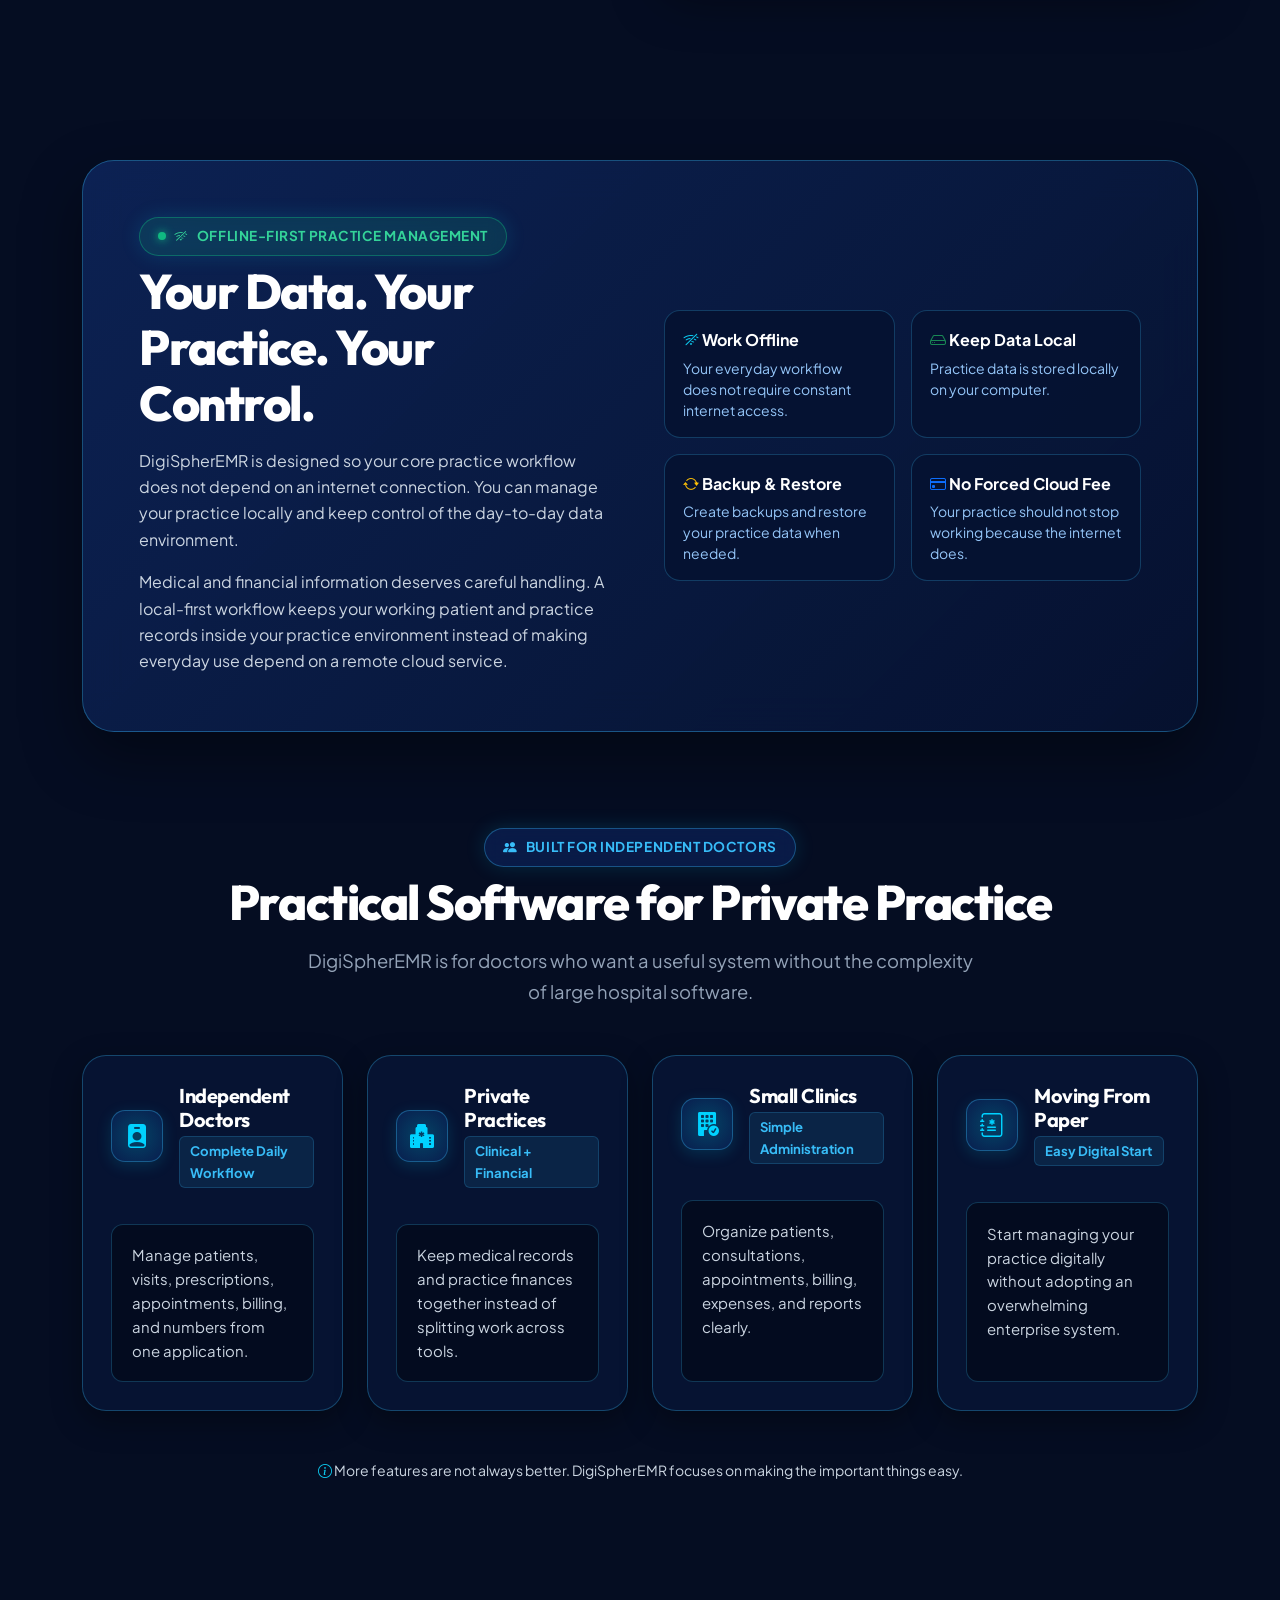
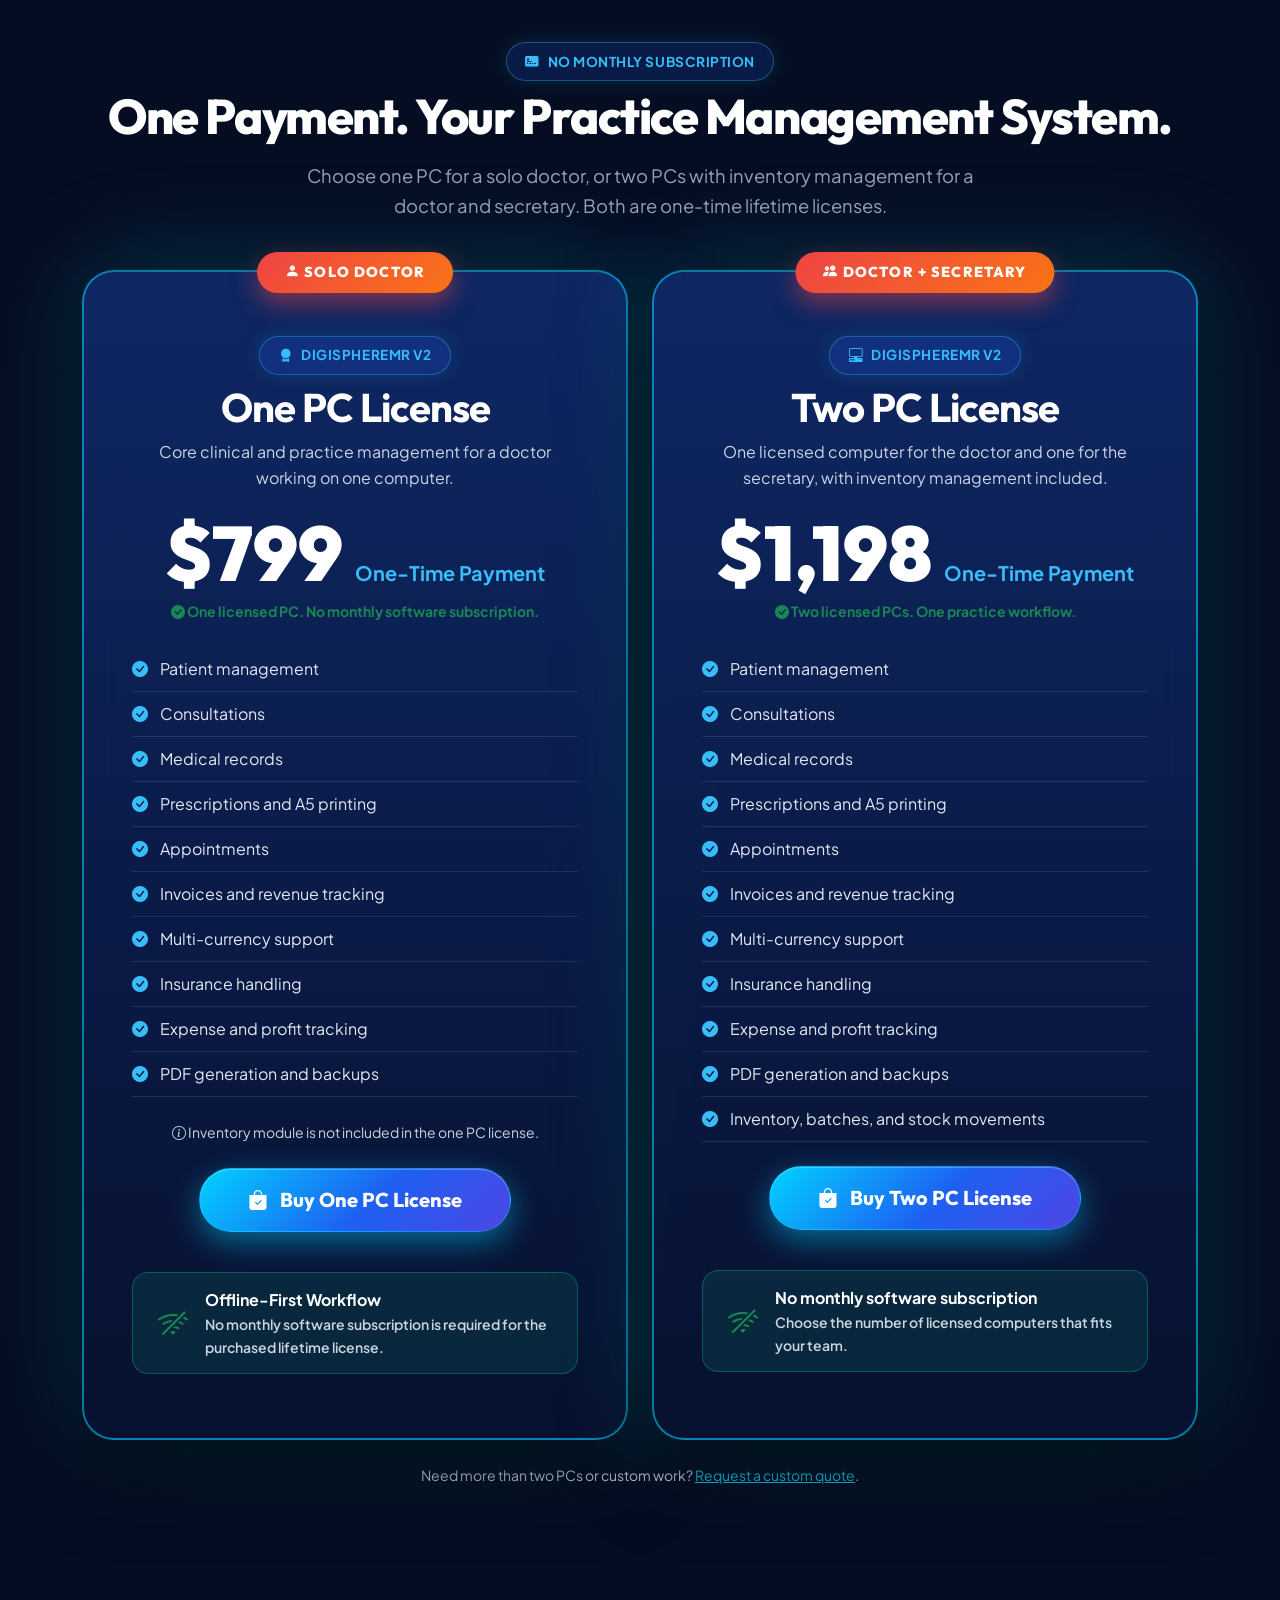
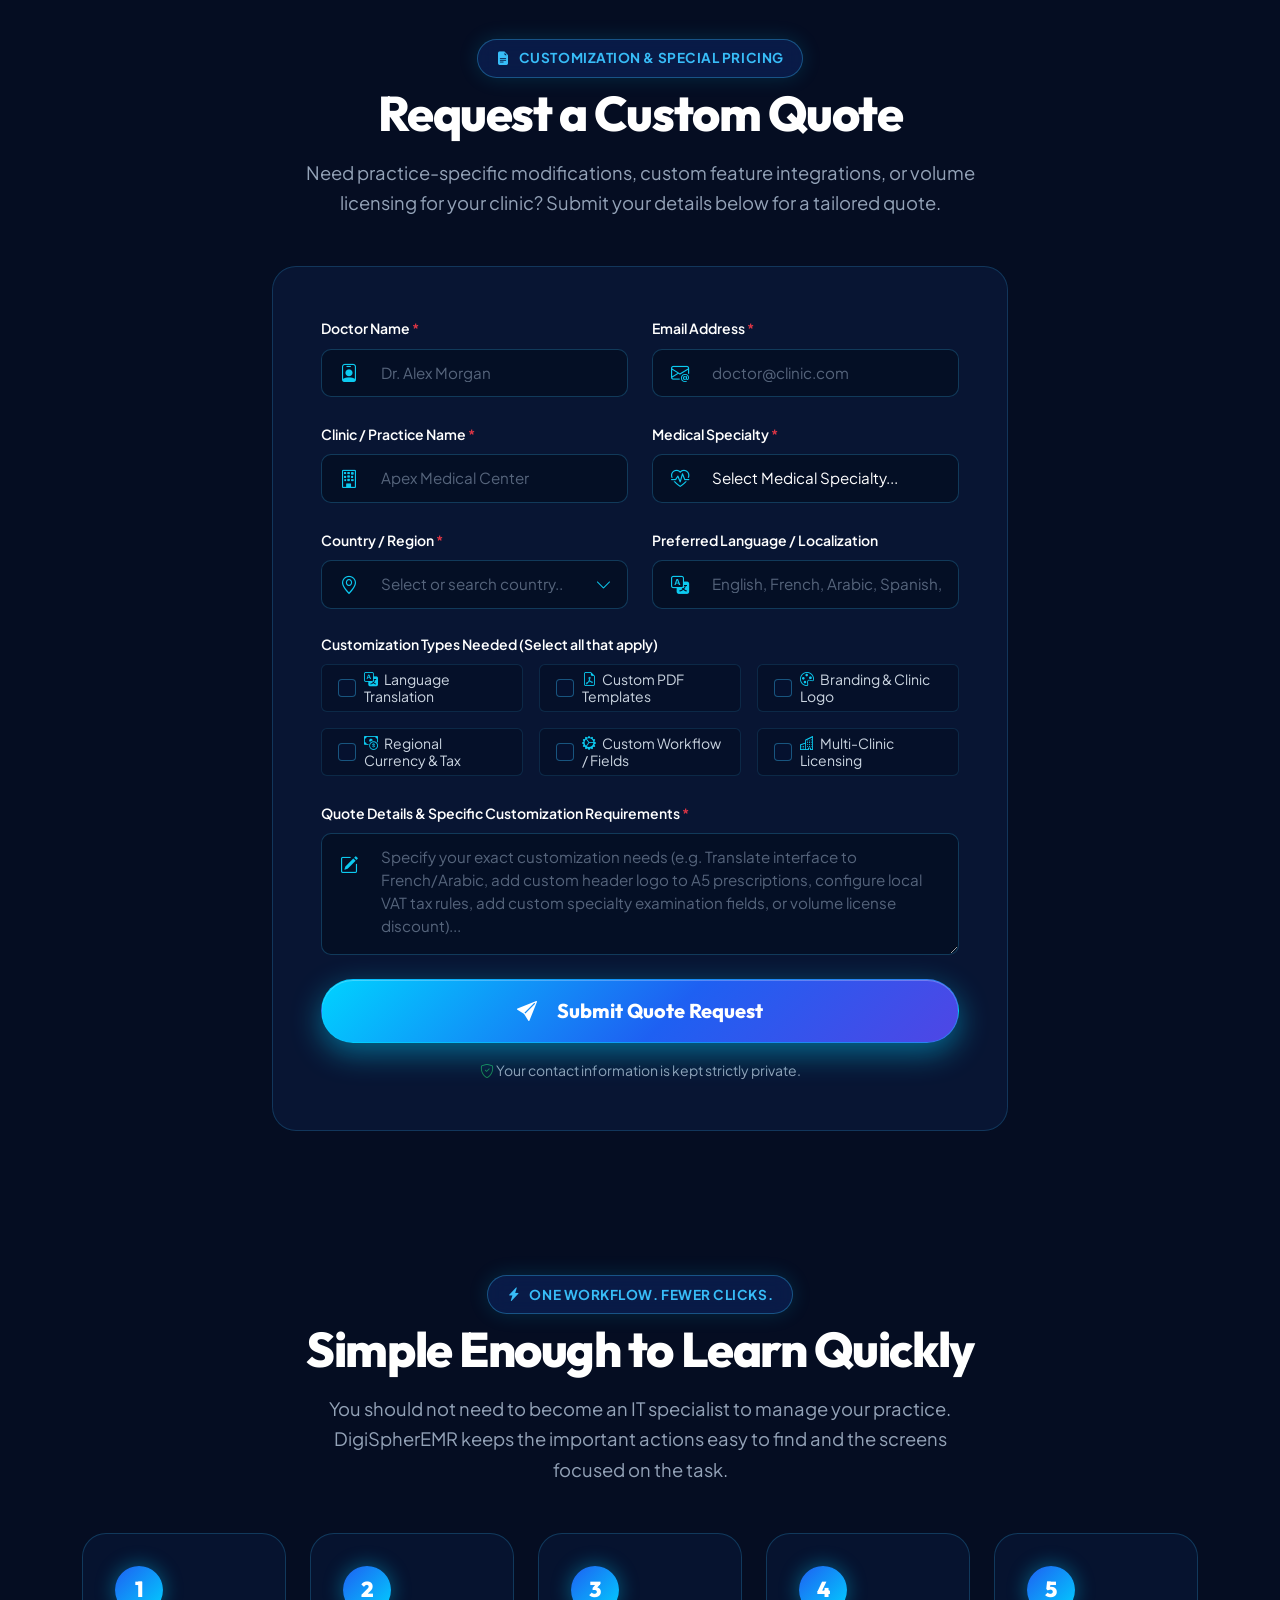
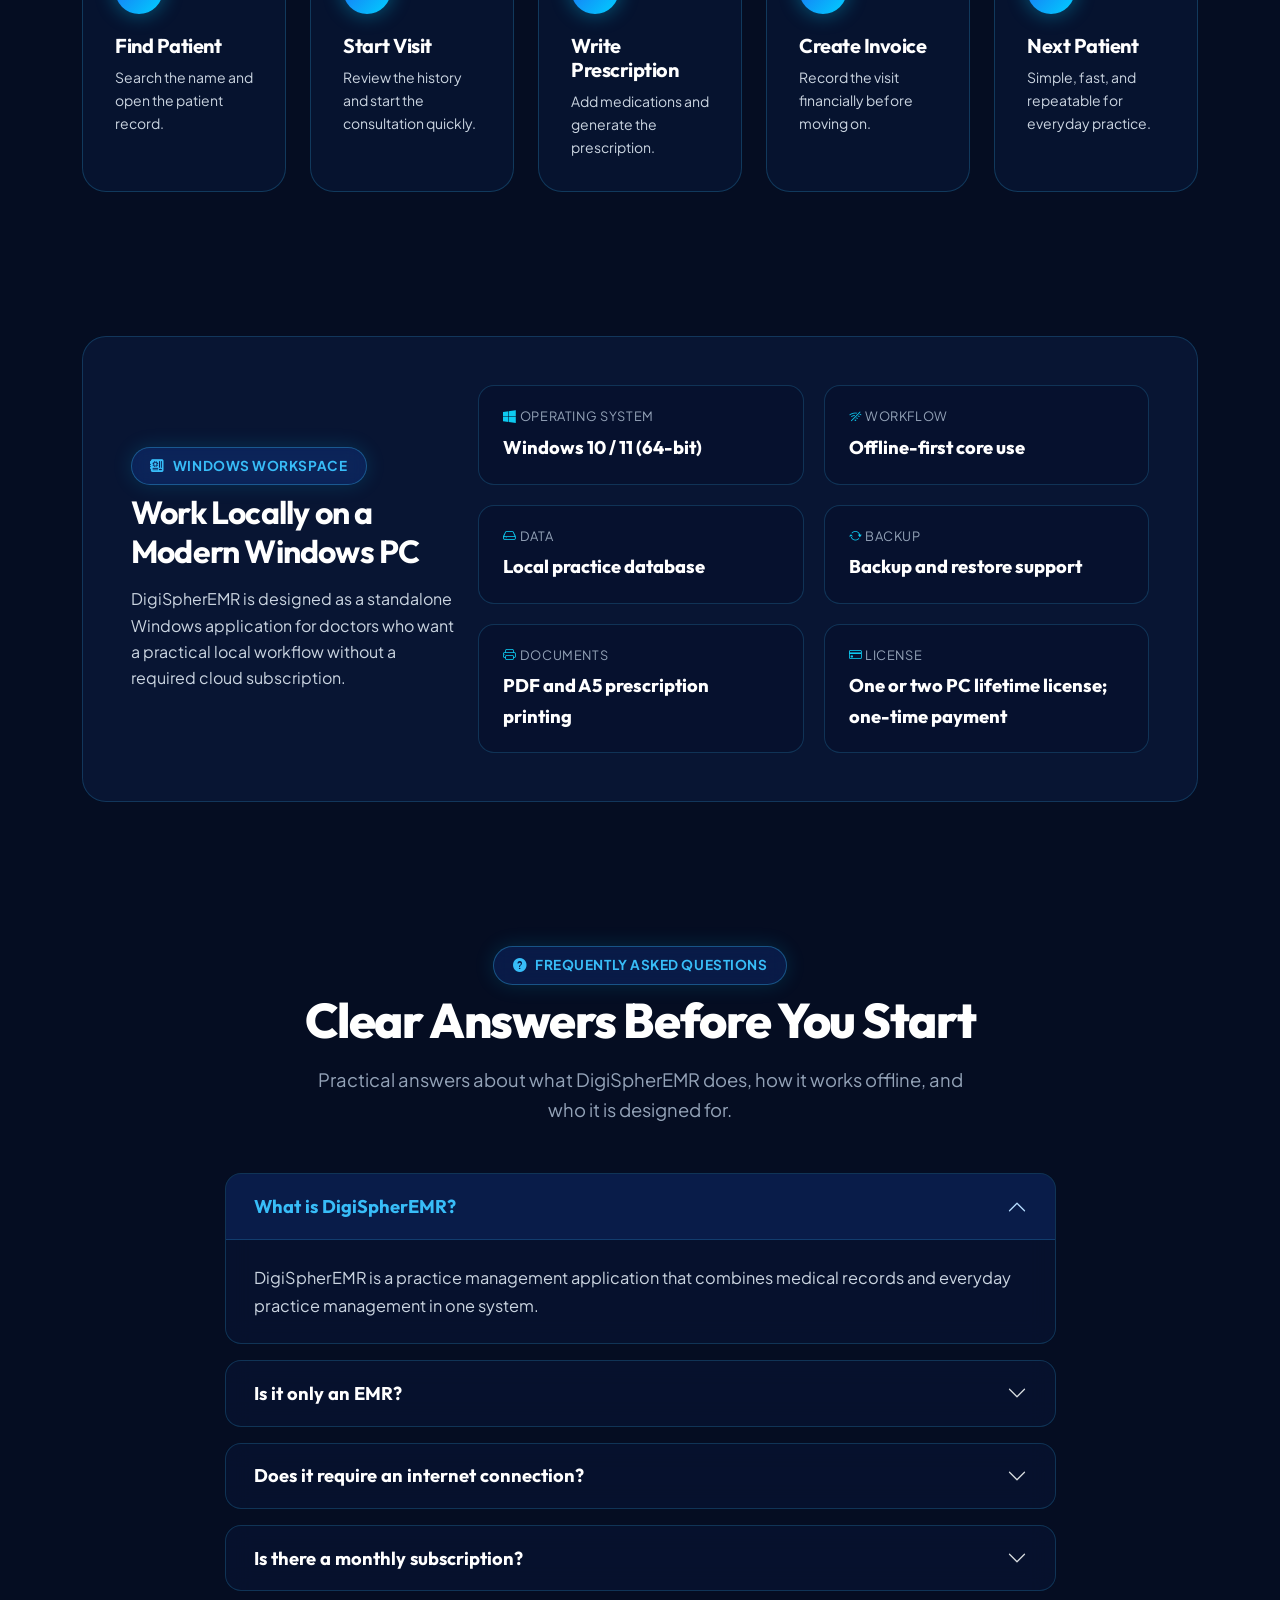
==== commit bd739b78: "new features added" ====
--- a/index.html
+++ b/index.html
@@ -12,9 +12,9 @@
   </title>
   <meta name="title" content="DigiSpherEMR V2 | Simple Offline-First Practice Management for Doctors">
   <meta name="description"
-    content="DigiSpherEMR V2 brings patients, consultations, prescriptions, appointments, billing, expenses, revenue, and profit together in one simple offline-first Windows application for doctors.">
+    content="DigiSpherEMR V2 brings patient records, appointments, prescriptions, billing, and finances together in one offline-first Windows application. The two PC license adds inventory management.">
   <meta name="keywords"
-    content="DigiSpher EMR, offline EMR software, practice management software for solo doctors, windows medical record system, SOAP notes software, offline prescription generator, medical billing software, private clinic EMR, medical data sovereignty, no monthly fee EMR">
+    content="DigiSpher EMR, offline EMR software, practice management software for solo doctors, medical inventory management, clinic stock tracking, windows medical record system, SOAP notes software, offline prescription generator, medical billing software, private clinic EMR, medical data sovereignty, no monthly fee EMR">
   <meta name="author" content="DigiSpher Health Systems">
   <meta name="robots" content="index, follow">
   <link rel="canonical" href="https://ds-emr.digispher.online/">
@@ -25,7 +25,7 @@
   <meta property="og:url" content="https://ds-emr.digispher.online/">
   <meta property="og:title" content="DigiSpherEMR V2 - Run your practice. Not your software.">
   <meta property="og:description"
-    content="Simple practice management for doctors: patients, consultations, prescriptions, appointments, billing, expenses, revenue, and profit in one offline-first application.">
+    content="Patient records, appointments, billing, and finances in one offline-first application. The two PC lifetime license also includes inventory management.">
   <meta property="og:image" content="assets/images/screen_dashboard_kpi.png">
 
   <!-- Twitter Meta Tags -->
@@ -33,7 +33,7 @@
   <meta property="twitter:url" content="https://ds-emr.digispher.online/">
   <meta property="twitter:title" content="DigiSpherEMR V2 - Simple Practice Management for Doctors">
   <meta property="twitter:description"
-    content="Run your practice from one simple offline-first Windows application with no monthly software subscription.">
+    content="Run your practice with patient records and billing in one offline-first Windows application. The two PC license also includes inventory.">
   <meta property="twitter:image" content="assets/images/screen_dashboard_kpi.png">
 
   <!-- Favicon — all sizes using DS EMR logo -->
@@ -73,15 +73,29 @@
     "operatingSystem": "Windows 10, Windows 11 (64-bit)",
     "applicationCategory": "MedicalBusinessApplication",
     "softwareVersion": "2.0",
-    "description": "Simple offline-first practice management application for doctors, combining patients, consultations, prescriptions, appointments, billing, expenses, revenue, and profit tracking in one Windows workflow.",
-    "offers": {
-      "@type": "Offer",
-      "price": "899.00",
-      "priceCurrency": "USD",
-      "availability": "https://schema.org/InStock",
-      "url": "https://digispher.lemonsqueezy.com/checkout/buy/ea88e483-a889-4620-937e-963874151f57?discount=0",
-      "priceValidUntil": "2027-12-31"
-    },
+    "description": "Offline-first Windows practice management for doctors, combining patient records, appointments, billing, and finances. The two PC lifetime license also includes inventory management.",
+    "offers": [
+      {
+        "@type": "Offer",
+        "name": "One PC lifetime license",
+        "description": "Core clinical and practice management for one PC; inventory module not included.",
+        "price": "799.00",
+        "priceCurrency": "USD",
+        "availability": "https://schema.org/InStock",
+        "url": "https://digispher.lemonsqueezy.com/checkout/buy/ea88e483-a889-4620-937e-963874151f57?discount=0",
+        "priceValidUntil": "2027-12-31"
+      },
+      {
+        "@type": "Offer",
+        "name": "Two PC lifetime license",
+        "description": "Practice management for two PCs, including inventory management.",
+        "price": "1198.00",
+        "priceCurrency": "USD",
+        "availability": "https://schema.org/InStock",
+        "url": "https://digispher.lemonsqueezy.com/checkout/buy/ac033608-9cff-414c-8169-d2197bc35cad?media=0&desc=0&quantity=2",
+        "priceValidUntil": "2027-12-31"
+      }
+    ],
     "featureList": [
       "Patient management",
       "Consultations",
@@ -89,7 +103,10 @@
       "Prescriptions and A5 prescription printing",
       "Appointments",
       "Invoices and revenue tracking",
+      "Multi-currency billing support",
+      "Insurance handling",
       "Expense tracking",
+      "Inventory management and stock movements (two PC license)",
       "Profit tracking and financial reports",
       "PDF generation",
       "Backup and restore",
@@ -133,6 +150,7 @@
             <li class="nav-item"><a class="nav-link nav-link-sphere" href="#videoShowcase">Demo</a></li>
             <li class="nav-item"><a class="nav-link nav-link-sphere" href="#offlineBenefits">Why DigiSpher</a></li>
             <li class="nav-item"><a class="nav-link nav-link-sphere" href="#featureModules">Features</a></li>
+            <li class="nav-item"><a class="nav-link nav-link-sphere" href="#inventory">Inventory</a></li>
             <li class="nav-item"><a class="nav-link nav-link-sphere" href="#specialOffer">Pricing</a></li>
             <li class="nav-item"><a class="nav-link nav-link-sphere" href="#requestQuote">Request Quote</a></li>
             <li class="nav-item"><a class="nav-link nav-link-sphere" href="blogs/blogs-list.html">Blog</a></li>
@@ -140,9 +158,8 @@
           </ul>
 
           <div class="d-flex align-items-center gap-3 mt-3 mt-lg-0">
-            <a href="https://digispher.lemonsqueezy.com/checkout/buy/ea88e483-a889-4620-937e-963874151f57?discount=0"
-              target="_blank" rel="noopener noreferrer" class="btn btn-sphere-primary btn-sm px-4 py-2">
-              <i class="bi bi-bag-check-fill"></i> Get DigiSpherEMR
+            <a href="#specialOffer" class="btn btn-sphere-primary btn-sm px-4 py-2">
+              <i class="bi bi-bag-check-fill"></i> Choose Your License
             </a>
           </div>
         </div>
@@ -165,21 +182,21 @@
             <p class="lead lead-hero mx-auto mb-4 text-secondary">
               <strong class="text-white">DigiSpherEMR combines medical records and practice management</strong> in one
               simple, fast application, so you can manage patients, consultations, prescriptions, appointments, billing,
-              expenses, revenue, and profit without juggling multiple systems. <strong class="text-white">Less
+              expenses, revenue, and profit without juggling multiple systems. The two PC license also adds inventory management. <strong class="text-white">Less
                 complexity. Less administration. More time for patients.</strong>
             </p>
 
             <div class="d-flex flex-column align-items-center gap-2 mb-4">
-              <div class="h2 text-white fw-bold mb-0">$899 &mdash; Lifetime License</div>
+              <div class="h2 text-white fw-bold mb-0">From $799 &mdash; One or Two PC Lifetime License</div>
               <span class="badge-sphere">
-                <i class="bi bi-check2-circle"></i> EMR + Practice Management &middot; Lifetime License &middot; No
+                <i class="bi bi-check2-circle"></i> EMR + Practice Management &middot; Inventory with Two PC License &middot; No
                 Monthly Subscription
               </span>
             </div>
 
             <div class="d-flex flex-column flex-sm-row justify-content-center align-items-center gap-3">
               <a href="#specialOffer" class="btn btn-sphere-primary">
-                <i class="bi bi-bag-check-fill fs-5"></i> Get DigiSpherEMR
+                <i class="bi bi-bag-check-fill fs-5"></i> Compare Licenses
               </a>
               <a href="#videoShowcase" class="btn btn-sphere-secondary">
                 <i class="bi bi-play-circle-fill fs-5 text-info"></i> Watch Demo
@@ -709,6 +726,8 @@
             </p>
             <ul class="feature-check-list">
               <li><strong>Patient Invoices:</strong> Create itemized billing records and receipts.</li>
+              <li><strong>Multi-Currency Support:</strong> Manage billing in multiple currencies.</li>
+              <li><strong>Insurance Handling:</strong> Keep insurance information in the billing workflow.</li>
               <li><strong>Expense Tracking:</strong> Record practice overhead such as rent, supplies, utilities,
                 equipment, staff, and software.</li>
               <li><strong>Financial Reporting:</strong> Review revenue, expenses, pending balances, and profit
@@ -719,6 +738,80 @@
           </div>
         </div>
 
+      </div>
+    </section>
+
+    <!-- INVENTORY -->
+    <section class="feature-showcase-section" id="inventory" aria-labelledby="inventoryHeading">
+      <div class="container-xl">
+        <div class="text-center mb-5">
+          <span class="badge-sphere mb-2"><i class="bi bi-box-seam-fill"></i> Inventory Management</span>
+          <h2 id="inventoryHeading" class="section-title">Know What Is in Stock, What Is Running Low, and What Was Used</h2>
+          <p class="section-subtitle">Included with the two PC license: track medical supplies and medications alongside the rest of your practice, from incoming batches to every stock movement.</p>
+        </div>
+
+        <div class="row align-items-center g-5 mb-5 pb-4">
+          <div class="col-lg-6 order-lg-2">
+            <div class="app-screen-frame" data-zoom-screen="assets/images/screen_inventory_items.png"
+              data-zoom-title="Inventory Items" data-zoom-desc="View items, stock quantities, minimum levels, and low-stock alerts.">
+              <img src="assets/images/screen_inventory_items.png" alt="DigiSpherEMR inventory items with stock totals and low-stock alerts"
+                class="app-screen-img" loading="lazy" decoding="async">
+              <div class="screen-zoom-hint"><i class="bi bi-arrows-fullscreen"></i> Click to Zoom Screen</div>
+            </div>
+          </div>
+          <div class="col-lg-6 order-lg-1 reveal-on-scroll">
+            <span class="badge-sphere mb-2"><i class="bi bi-boxes"></i> Items &amp; Stock Levels</span>
+            <h3 class="h2 text-white fw-bold mb-3">Spot shortages before they disrupt care</h3>
+            <p class="text-secondary">See total items, low-stock counts, and products nearing expiry in one inventory workspace.</p>
+            <ul class="feature-check-list">
+              <li><strong>Clear stock view:</strong> Review quantities, categories, minimum levels, and status.</li>
+              <li><strong>Daily actions:</strong> Receive, adjust, write off, dispense, and use stock from the item view.</li>
+              <li><strong>Reorder visibility:</strong> Find items that need attention without checking a separate spreadsheet.</li>
+            </ul>
+          </div>
+        </div>
+
+        <div class="row align-items-center g-5 mb-5 pb-4">
+          <div class="col-lg-6">
+            <div class="app-screen-frame" data-zoom-screen="assets/images/screen_inventory_batches.png"
+              data-zoom-title="Inventory Batches" data-zoom-desc="Review item batches, quantities, expiry dates, suppliers, and receipt dates.">
+              <img src="assets/images/screen_inventory_batches.png" alt="DigiSpherEMR inventory batches with quantities, expiry dates, and suppliers"
+                class="app-screen-img" loading="lazy" decoding="async">
+              <div class="screen-zoom-hint"><i class="bi bi-arrows-fullscreen"></i> Click to Zoom Screen</div>
+            </div>
+          </div>
+          <div class="col-lg-6 reveal-on-scroll">
+            <span class="badge-sphere mb-2"><i class="bi bi-calendar-check"></i> Batches &amp; Expiry</span>
+            <h3 class="h2 text-white fw-bold mb-3">Keep batch details close at hand</h3>
+            <p class="text-secondary">Track the batch behind each item so your team can review quantities, expiry dates, suppliers, and receipt information together.</p>
+            <ul class="feature-check-list">
+              <li><strong>Batch records:</strong> See the quantity and expiry date for each batch.</li>
+              <li><strong>Supplier context:</strong> Keep supplier and receipt details with the stock record.</li>
+              <li><strong>Fast filtering:</strong> Narrow the batch list to the item you need.</li>
+            </ul>
+          </div>
+        </div>
+
+        <div class="row align-items-center g-5">
+          <div class="col-lg-6 order-lg-2">
+            <div class="app-screen-frame" data-zoom-screen="assets/images/screen_inventory_movements.png"
+              data-zoom-title="Inventory Movements" data-zoom-desc="Follow stock going in and out with quantities, references, users, and notes.">
+              <img src="assets/images/screen_inventory_movements.png" alt="DigiSpherEMR inventory movement history showing stock in and out"
+                class="app-screen-img" loading="lazy" decoding="async">
+              <div class="screen-zoom-hint"><i class="bi bi-arrows-fullscreen"></i> Click to Zoom Screen</div>
+            </div>
+          </div>
+          <div class="col-lg-6 order-lg-1 reveal-on-scroll">
+            <span class="badge-sphere mb-2"><i class="bi bi-arrow-left-right"></i> Movement History</span>
+            <h3 class="h2 text-white fw-bold mb-3">Know where every stock change came from</h3>
+            <p class="text-secondary">Review incoming and outgoing movements with previous and new quantities, references, users, and notes.</p>
+            <ul class="feature-check-list">
+              <li><strong>Traceable changes:</strong> Follow receipts, dispensing, and adjustments in one history.</li>
+              <li><strong>Useful filters:</strong> Search movements by type, date, or item.</li>
+              <li><strong>Better handovers:</strong> Give your team a shared view of recent stock activity.</li>
+            </ul>
+          </div>
+        </div>
       </div>
     </section>
 
@@ -870,77 +963,52 @@
         <div class="text-center mb-5">
           <span class="badge-sphere mb-2"><i class="bi bi-credit-card-2-front-fill"></i> No Monthly Subscription</span>
           <h2 id="offerHeading" class="section-title">One Payment. Your Practice Management System.</h2>
-          <p class="section-subtitle">Buy the lifetime license once and keep using DigiSpherEMR for your practice.</p>
+          <p class="section-subtitle">Choose one PC for a solo doctor, or two PCs with inventory management for a doctor and secretary. Both are one-time lifetime licenses.</p>
         </div>
 
         <div class="row g-4 justify-content-center align-items-stretch">
-          <div class="col-lg-9 col-xl-8">
+          <div class="col-lg-6">
             <div class="offer-card-master reveal-on-scroll text-center h-100">
 
               <div class="offer-floating-tag">
-                <i class="bi bi-stars"></i> Lifetime License
+                <i class="bi bi-person-fill"></i> Solo doctor
               </div>
 
               <span class="badge-sphere mb-2">
                 <i class="bi bi-award-fill"></i> DigiSpherEMR V2
               </span>
 
-              <h3 class="h1 text-white fw-bold mb-2">Everything You Need to Manage Your Practice</h3>
+              <h3 class="h1 text-white fw-bold mb-2">One PC License</h3>
+              <p class="text-secondary">Core clinical and practice management for a doctor working on one computer.</p>
 
               <div class="offer-price-stack">
-                <span class="offer-price-current">$899</span>
+                <span class="offer-price-current">$799</span>
                 <span class="offer-price-period">One-Time Payment</span>
               </div>
 
               <p class="text-success fw-bold small mb-4">
-                <i class="bi bi-check-circle-fill"></i> Pay once. Keep using it.
+                <i class="bi bi-check-circle-fill"></i> One licensed PC. No monthly software subscription.
               </p>
 
-              <div class="row text-start g-3 mb-4 mx-auto" style="max-width: 650px;">
-                <div class="col-sm-6">
-                  <div class="d-flex align-items-center gap-2 text-white small"><i
-                      class="bi bi-check-circle-fill text-info fs-5"></i><span>Patient management</span></div>
-                </div>
-                <div class="col-sm-6">
-                  <div class="d-flex align-items-center gap-2 text-white small"><i
-                      class="bi bi-check-circle-fill text-info fs-5"></i><span>Consultations</span></div>
-                </div>
-                <div class="col-sm-6">
-                  <div class="d-flex align-items-center gap-2 text-white small"><i
-                      class="bi bi-check-circle-fill text-info fs-5"></i><span>Medical records</span></div>
-                </div>
-                <div class="col-sm-6">
-                  <div class="d-flex align-items-center gap-2 text-white small"><i
-                      class="bi bi-check-circle-fill text-info fs-5"></i><span>Prescriptions and A5 printing</span>
-                  </div>
-                </div>
-                <div class="col-sm-6">
-                  <div class="d-flex align-items-center gap-2 text-white small"><i
-                      class="bi bi-check-circle-fill text-info fs-5"></i><span>Appointments</span></div>
-                </div>
-                <div class="col-sm-6">
-                  <div class="d-flex align-items-center gap-2 text-white small"><i
-                      class="bi bi-check-circle-fill text-info fs-5"></i><span>Invoices and revenue tracking</span>
-                  </div>
-                </div>
-                <div class="col-sm-6">
-                  <div class="d-flex align-items-center gap-2 text-white small"><i
-                      class="bi bi-check-circle-fill text-info fs-5"></i><span>Expense and profit tracking</span></div>
-                </div>
-                <div class="col-sm-6">
-                  <div class="d-flex align-items-center gap-2 text-white small"><i
-                      class="bi bi-check-circle-fill text-info fs-5"></i><span>PDF generation and backups</span></div>
-                </div>
-              </div>
+              <ul class="offer-feature-list text-start mb-4">
+                <li><i class="bi bi-check-circle-fill" aria-hidden="true"></i> Patient management</li>
+                <li><i class="bi bi-check-circle-fill" aria-hidden="true"></i> Consultations</li>
+                <li><i class="bi bi-check-circle-fill" aria-hidden="true"></i> Medical records</li>
+                <li><i class="bi bi-check-circle-fill" aria-hidden="true"></i> Prescriptions and A5 printing</li>
+                <li><i class="bi bi-check-circle-fill" aria-hidden="true"></i> Appointments</li>
+                <li><i class="bi bi-check-circle-fill" aria-hidden="true"></i> Invoices and revenue tracking</li>
+                <li><i class="bi bi-check-circle-fill" aria-hidden="true"></i> Multi-currency support</li>
+                <li><i class="bi bi-check-circle-fill" aria-hidden="true"></i> Insurance handling</li>
+                <li><i class="bi bi-check-circle-fill" aria-hidden="true"></i> Expense and profit tracking</li>
+                <li><i class="bi bi-check-circle-fill" aria-hidden="true"></i> PDF generation and backups</li>
+              </ul>
+              <p class="text-secondary small mb-4"><i class="bi bi-info-circle" aria-hidden="true"></i> Inventory module is not included in the one PC license.</p>
 
               <div class="mb-3 d-flex flex-column flex-sm-row justify-content-center gap-3 align-items-center">
                 <a href="https://digispher.lemonsqueezy.com/checkout/buy/ea88e483-a889-4620-937e-963874151f57?discount=0"
                   target="_blank" rel="noopener noreferrer"
                   class="btn btn-sphere-primary btn-sphere-gold py-3 px-5 fs-5">
-                  <i class="bi bi-bag-check-fill"></i> Get DigiSpherEMR
-                </a>
-                <a href="#requestQuote" class="btn btn-sphere-secondary py-3 px-4 fs-5">
-                  <i class="bi bi-file-earmark-text text-info"></i> Request Custom Quote
+                  <i class="bi bi-bag-check-fill"></i> Buy One PC License
                 </a>
               </div>
 
@@ -955,7 +1023,47 @@
 
             </div>
           </div>
-        </div>
+          <div class="col-lg-6">
+            <div class="offer-card-master reveal-on-scroll text-center h-100">
+              <div class="offer-floating-tag"><i class="bi bi-people-fill"></i> Doctor + secretary</div>
+              <span class="badge-sphere mb-2"><i class="bi bi-pc-display-horizontal"></i> DigiSpherEMR V2</span>
+              <h3 class="h1 text-white fw-bold mb-2">Two PC License</h3>
+              <p class="text-secondary">One licensed computer for the doctor and one for the secretary, with inventory management included.</p>
+              <div class="offer-price-stack">
+                <span class="offer-price-current">$1,198</span>
+                <span class="offer-price-period">One-Time Payment</span>
+              </div>
+              <p class="text-success fw-bold small mb-4"><i class="bi bi-check-circle-fill"></i> Two licensed PCs. One practice workflow.</p>
+              <ul class="offer-feature-list text-start mb-4">
+                <li><i class="bi bi-check-circle-fill" aria-hidden="true"></i> Patient management</li>
+                <li><i class="bi bi-check-circle-fill" aria-hidden="true"></i> Consultations</li>
+                <li><i class="bi bi-check-circle-fill" aria-hidden="true"></i> Medical records</li>
+                <li><i class="bi bi-check-circle-fill" aria-hidden="true"></i> Prescriptions and A5 printing</li>
+                <li><i class="bi bi-check-circle-fill" aria-hidden="true"></i> Appointments</li>
+                <li><i class="bi bi-check-circle-fill" aria-hidden="true"></i> Invoices and revenue tracking</li>
+                <li><i class="bi bi-check-circle-fill" aria-hidden="true"></i> Multi-currency support</li>
+                <li><i class="bi bi-check-circle-fill" aria-hidden="true"></i> Insurance handling</li>
+                <li><i class="bi bi-check-circle-fill" aria-hidden="true"></i> Expense and profit tracking</li>
+                <li><i class="bi bi-check-circle-fill" aria-hidden="true"></i> PDF generation and backups</li>
+                <li><i class="bi bi-check-circle-fill" aria-hidden="true"></i> Inventory, batches, and stock movements</li>
+              </ul>
+              <div class="mb-3 d-flex justify-content-center">
+                <a href="https://digispher.lemonsqueezy.com/checkout/buy/ac033608-9cff-414c-8169-d2197bc35cad?media=0&amp;desc=0&amp;quantity=2"
+                  target="_blank" rel="noopener noreferrer" class="btn btn-sphere-primary btn-sphere-gold py-3 px-5 fs-5">
+                  <i class="bi bi-bag-check-fill"></i> Buy Two PC License
+                </a>
+              </div>
+              <div class="guarantee-badge-box">
+                <i class="bi bi-wifi-off text-success fs-2"></i>
+                <div class="text-start">
+                  <div class="fw-bold text-white">No monthly software subscription</div>
+                  <div class="small text-secondary">Choose the number of licensed computers that fits your team.</div>
+                </div>
+              </div>
+            </div>
+          </div>
+        </div>
+        <p class="text-center text-secondary small mt-4 mb-0">Need more than two PCs or custom work? <a href="#requestQuote" class="text-info">Request a custom quote</a>.</p>
       </div>
     </section>
 
@@ -1391,7 +1499,7 @@
                 </div>
                 <div class="spec-box">
                   <div class="spec-label"><i class="bi bi-credit-card text-info"></i> License</div>
-                  <div class="spec-val">One-time lifetime license</div>
+                  <div class="spec-val">One or two PC lifetime license; one-time payment</div>
                 </div>
               </div>
             </div>
@@ -1478,8 +1586,7 @@
                 <div id="collapseFour" class="accordion-collapse collapse" aria-labelledby="headingFour"
                   data-bs-parent="#faqAccordion">
                   <div class="accordion-body">
-                    No. The lifetime license is a one-time purchase. The current price shown on this page is
-                    <strong>$899</strong>.
+                    No. Each lifetime license is a one-time purchase. One PC is <strong>$799</strong>; two PCs are <strong>$1,198</strong>.
                   </div>
                 </div>
               </div>
@@ -1557,6 +1664,21 @@
                   <div class="accordion-body">
                     It is designed primarily for independent doctors, private practices, and small clinics looking for a
                     simple practice management solution.
+                  </div>
+                </div>
+              </div>
+
+              <div class="accordion-item">
+                <h3 class="accordion-header" id="headingTen">
+                  <button class="accordion-button collapsed" type="button" data-bs-toggle="collapse"
+                    data-bs-target="#collapseTen" aria-expanded="false" aria-controls="collapseTen">
+                    Which license should I choose?
+                  </button>
+                </h3>
+                <div id="collapseTen" class="accordion-collapse collapse" aria-labelledby="headingTen"
+                  data-bs-parent="#faqAccordion">
+                  <div class="accordion-body">
+                    Choose the one PC license if you work alone on one computer and do not need inventory. Choose the two PC license if you and your secretary need separate computers and inventory management. The inventory module is included only with the two PC license.
                   </div>
                 </div>
               </div>
@@ -1582,9 +1704,8 @@
             offline-first Windows application.
           </p>
           <div class="d-flex flex-column flex-sm-row justify-content-center gap-3">
-            <a href="https://digispher.lemonsqueezy.com/checkout/buy/ea88e483-a889-4620-937e-963874151f57?discount=0"
-              target="_blank" rel="noopener noreferrer" class="btn btn-sphere-primary btn-sphere-gold fs-5 px-5 py-3">
-              <i class="bi bi-bag-check-fill"></i> Get DigiSpherEMR - $899
+            <a href="#specialOffer" class="btn btn-sphere-primary btn-sphere-gold fs-5 px-5 py-3">
+              <i class="bi bi-bag-check-fill"></i> Choose One or Two PCs — From $799
             </a>
             <a href="#videoShowcase" class="btn btn-sphere-secondary fs-5 px-4 py-3">
               <i class="bi bi-play-circle text-info"></i> Watch Demo
@@ -1660,6 +1781,7 @@
             <li class="mb-2"><a href="#featureModules" class="footer-link">Prescriptions</a></li>
             <li class="mb-2"><a href="#featureModules" class="footer-link">Appointments</a></li>
             <li class="mb-2"><a href="#featureModules" class="footer-link">Billing &amp; Finances</a></li>
+            <li class="mb-2"><a href="#inventory" class="footer-link">Inventory</a></li>
           </ul>
         </div>
 
@@ -1787,7 +1909,7 @@
           <h5 class="text-white fw-bold h6 mb-2">1. License Grant & Software Ownership</h5>
           <p class="mb-3">Upon purchase of DigiSpherEMR V2, DigiSpher Health Systems grants the licensee a perpetual,
             non-exclusive, non-transferable lifetime license to install and operate the software for private practice
-            management on modern Windows PCs.</p>
+            management on the number of modern Windows PCs included in the purchased license: one or two.</p>
 
           <h5 class="text-white fw-bold h6 mb-2">2. Local Data Sovereignty & Responsibility</h5>
           <p class="mb-3">DigiSpherEMR operates as a 100% offline application storing data locally in a SQLite database.
@@ -1887,4 +2009,4 @@
 
 </body>
 
-</html>+</html>
--- a/assets/css/style.css
+++ b/assets/css/style.css
@@ -643,6 +643,10 @@
   padding: 6rem 0;
 }
 
+#inventory {
+  padding-top: 0;
+}
+
 .app-screen-frame {
   position: relative;
   border-radius: var(--radius-lg);
@@ -1006,6 +1010,7 @@
 
 .offer-price-stack {
   display: flex;
+  flex-wrap: wrap;
   align-items: baseline;
   justify-content: center;
   gap: 0.75rem;
@@ -1025,12 +1030,34 @@
   font-weight: 900;
   color: #ffffff;
   line-height: 1;
+  white-space: nowrap;
 }
 
 .offer-price-period {
   font-size: 1.25rem;
   color: #38bdf8;
   font-weight: 700;
+}
+
+.offer-feature-list {
+  list-style: none;
+  padding: 0;
+  max-width: 30rem;
+  margin-inline: auto;
+}
+
+.offer-feature-list li {
+  display: flex;
+  align-items: flex-start;
+  gap: 0.75rem;
+  padding: 0.55rem 0;
+  color: #e2e8f0;
+  border-bottom: 1px solid rgba(148, 163, 184, 0.18);
+}
+
+.offer-feature-list li i {
+  color: #38bdf8;
+  flex: 0 0 auto;
 }
 
 .guarantee-badge-box {
@@ -1663,4 +1690,3 @@
   color: #ffffff;
   padding-left: 1.25rem;
 }
-
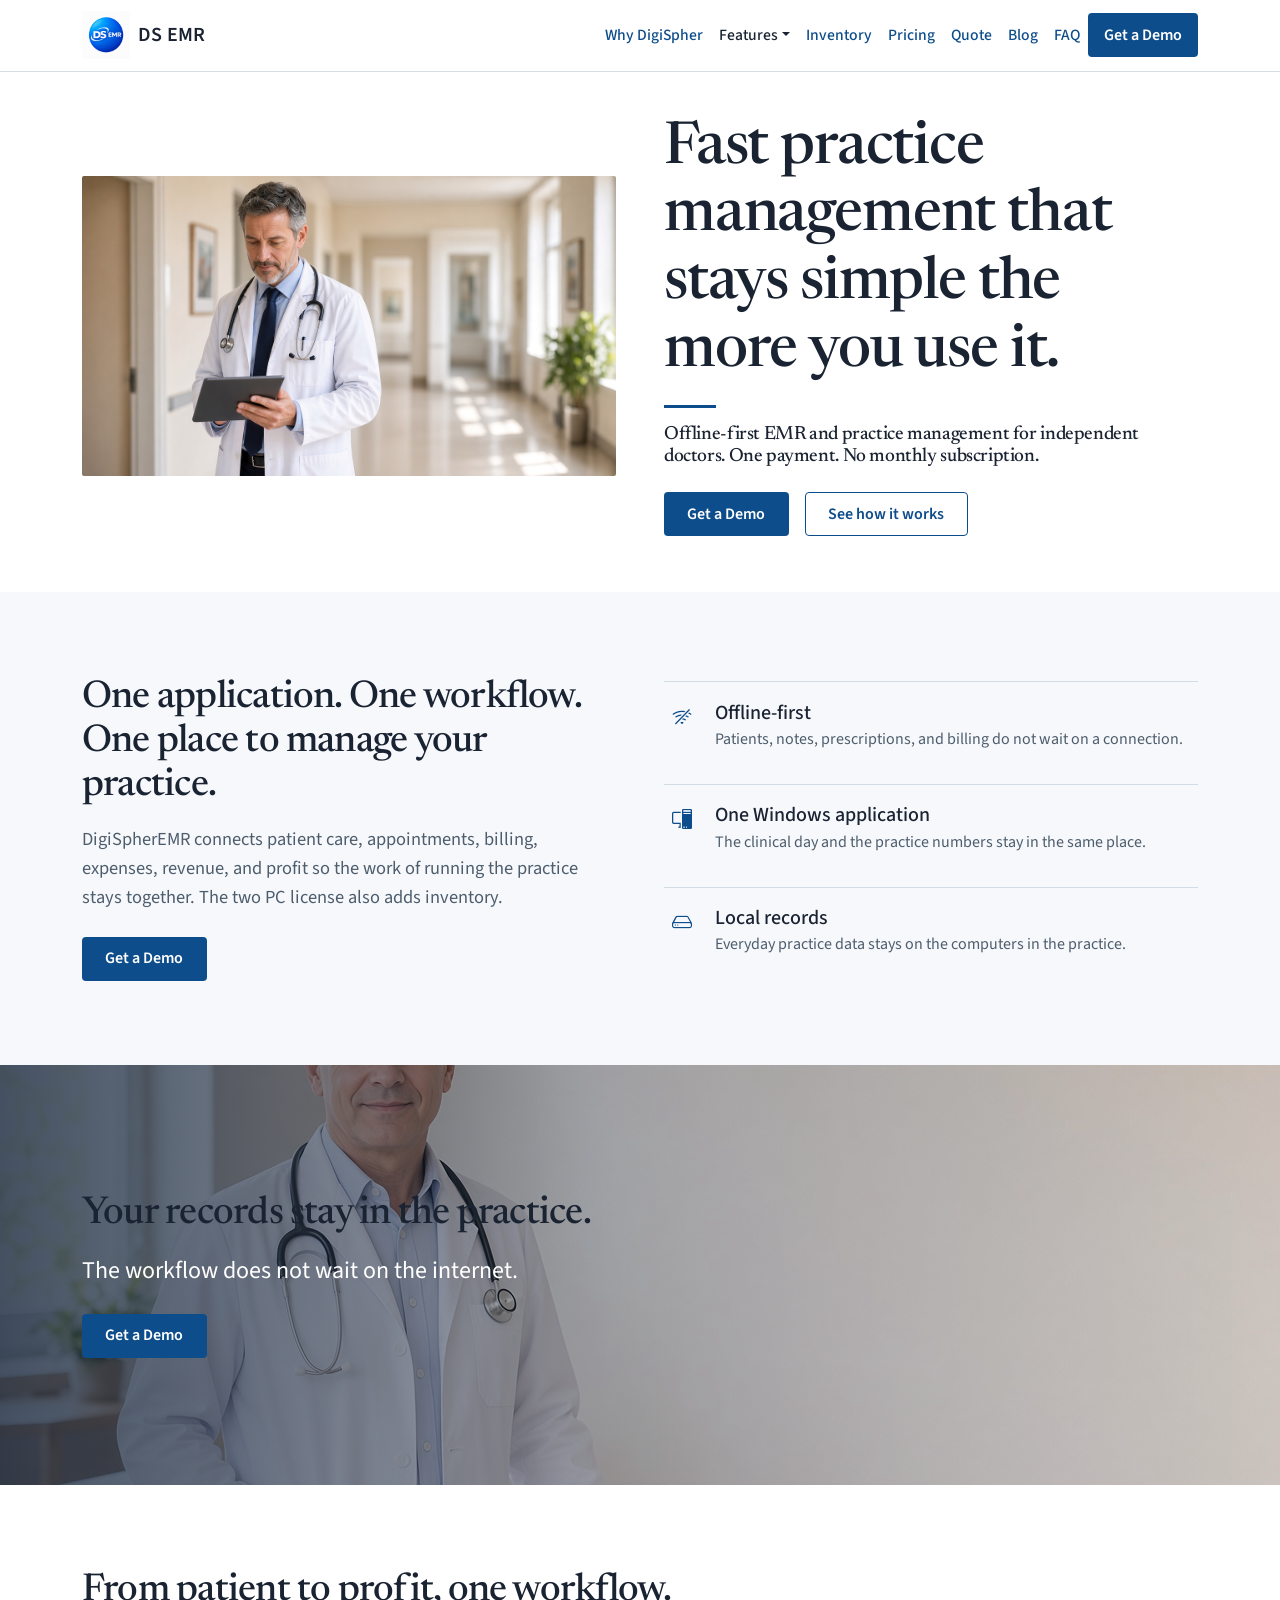
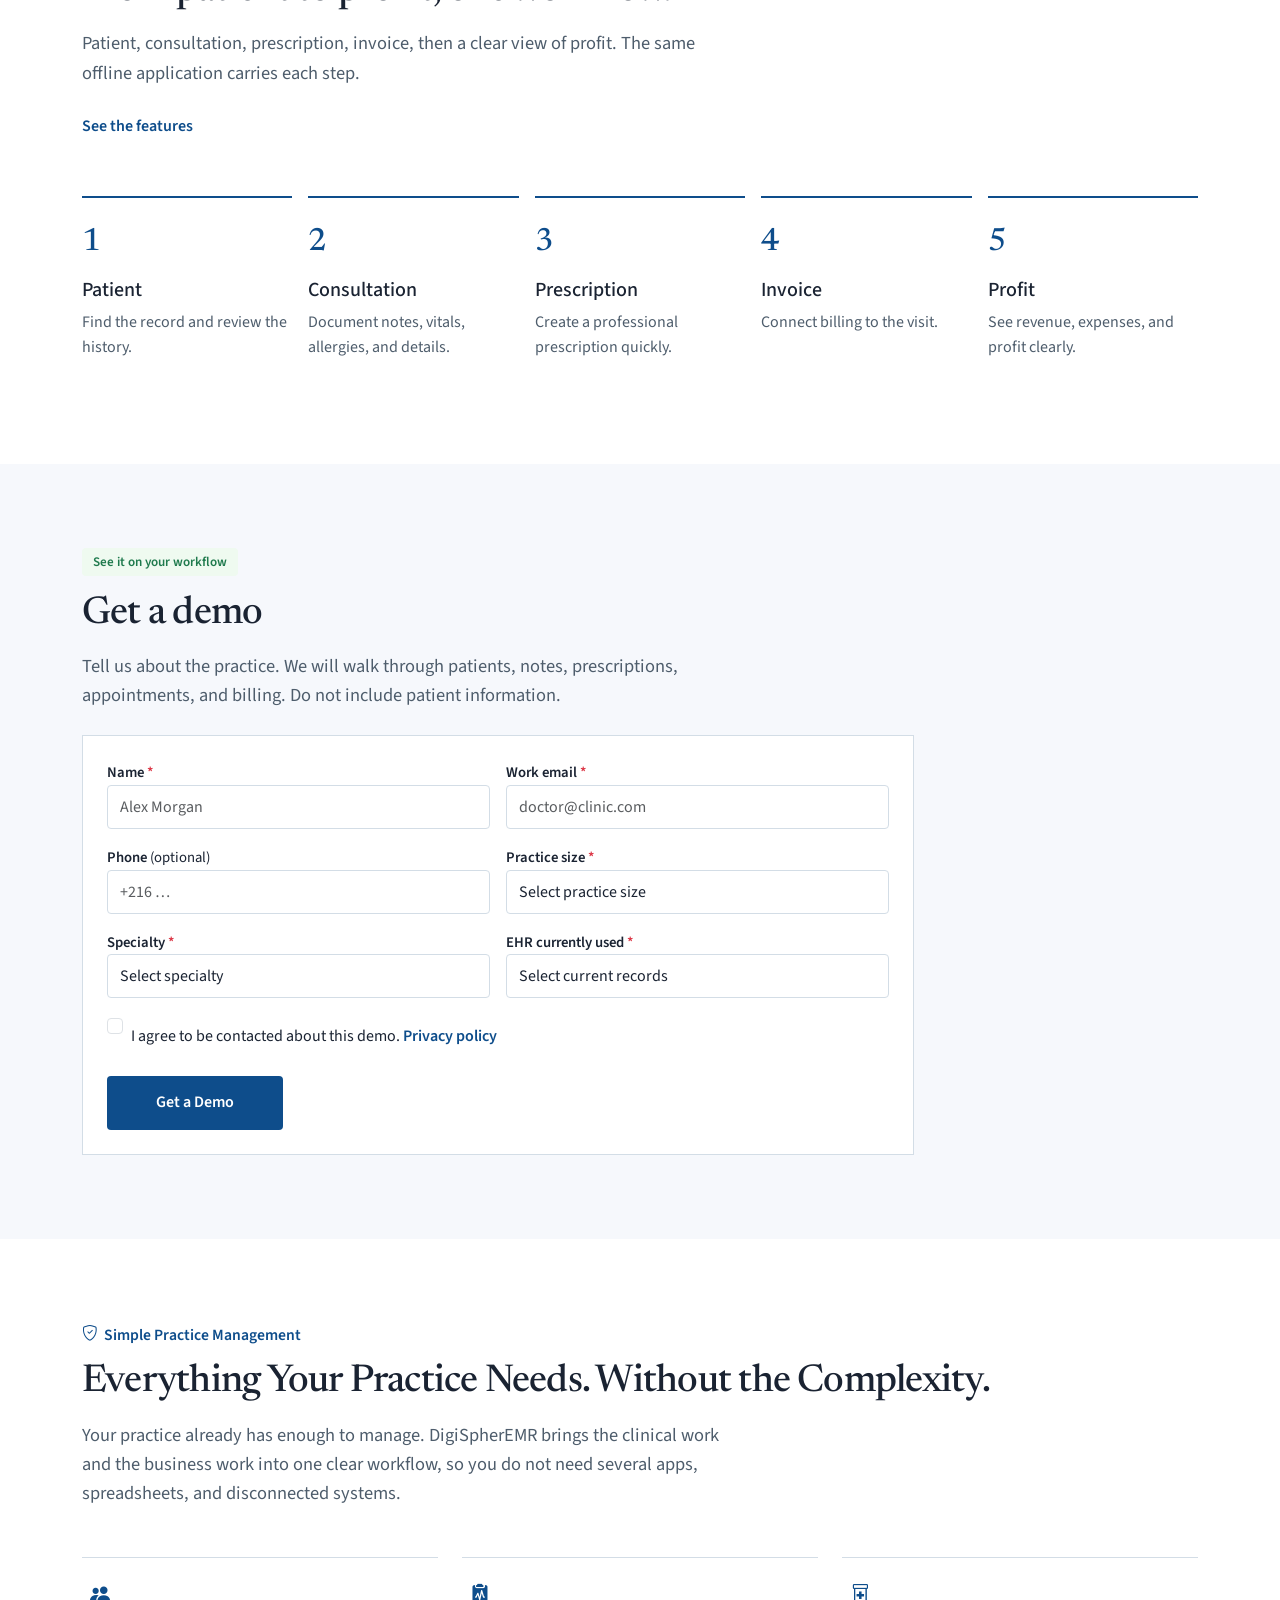
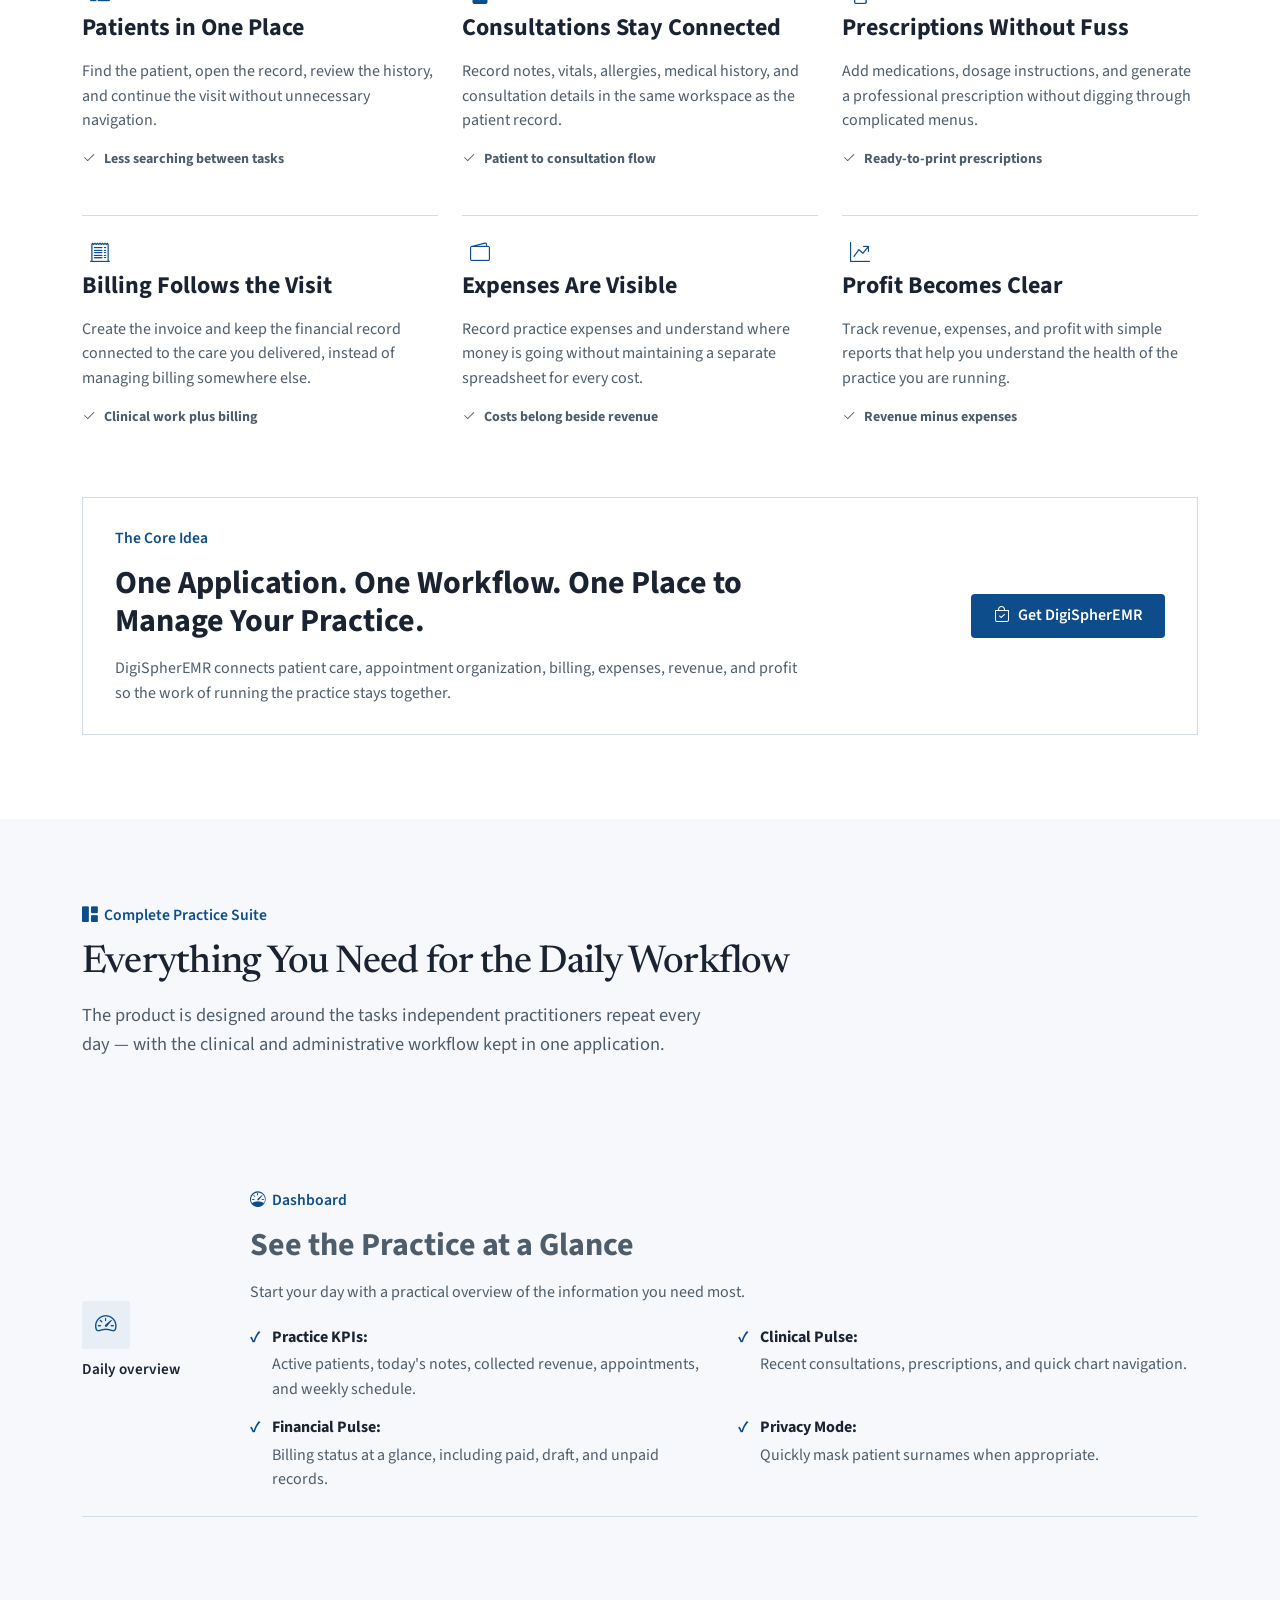
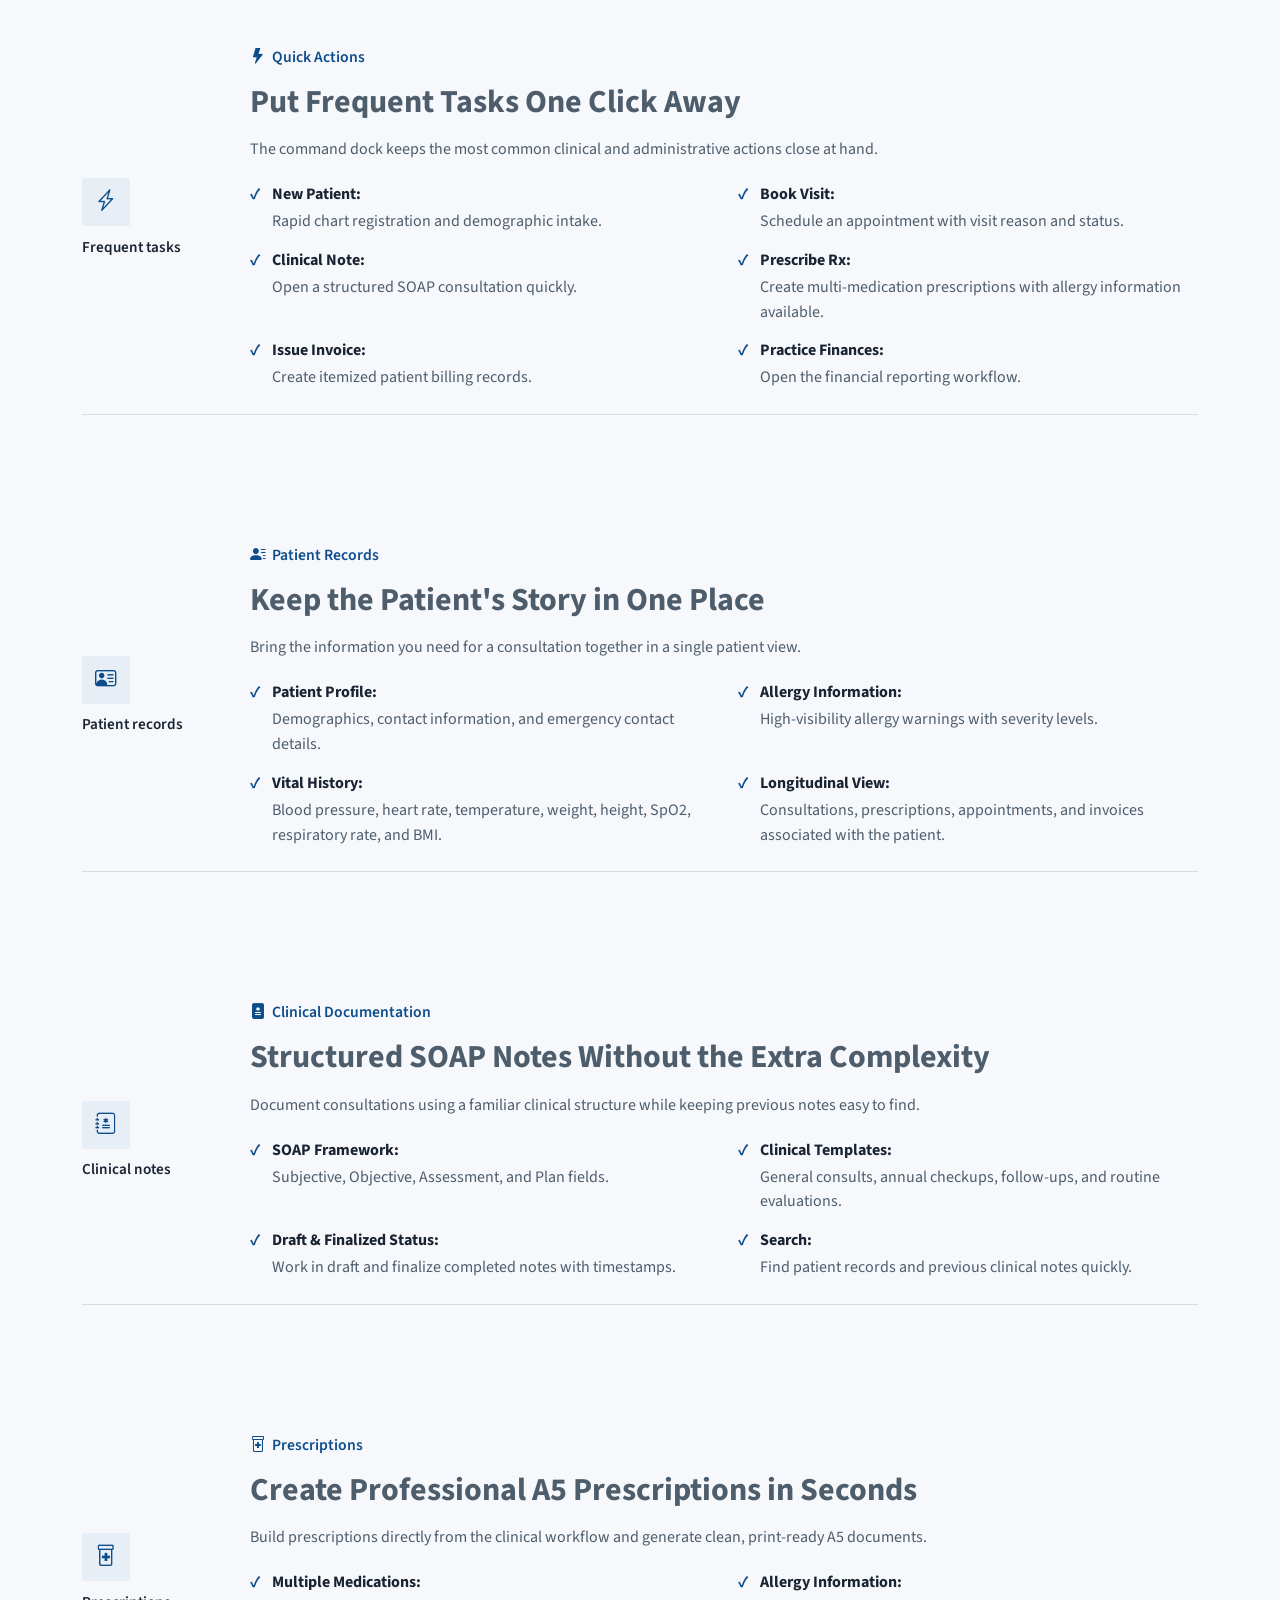
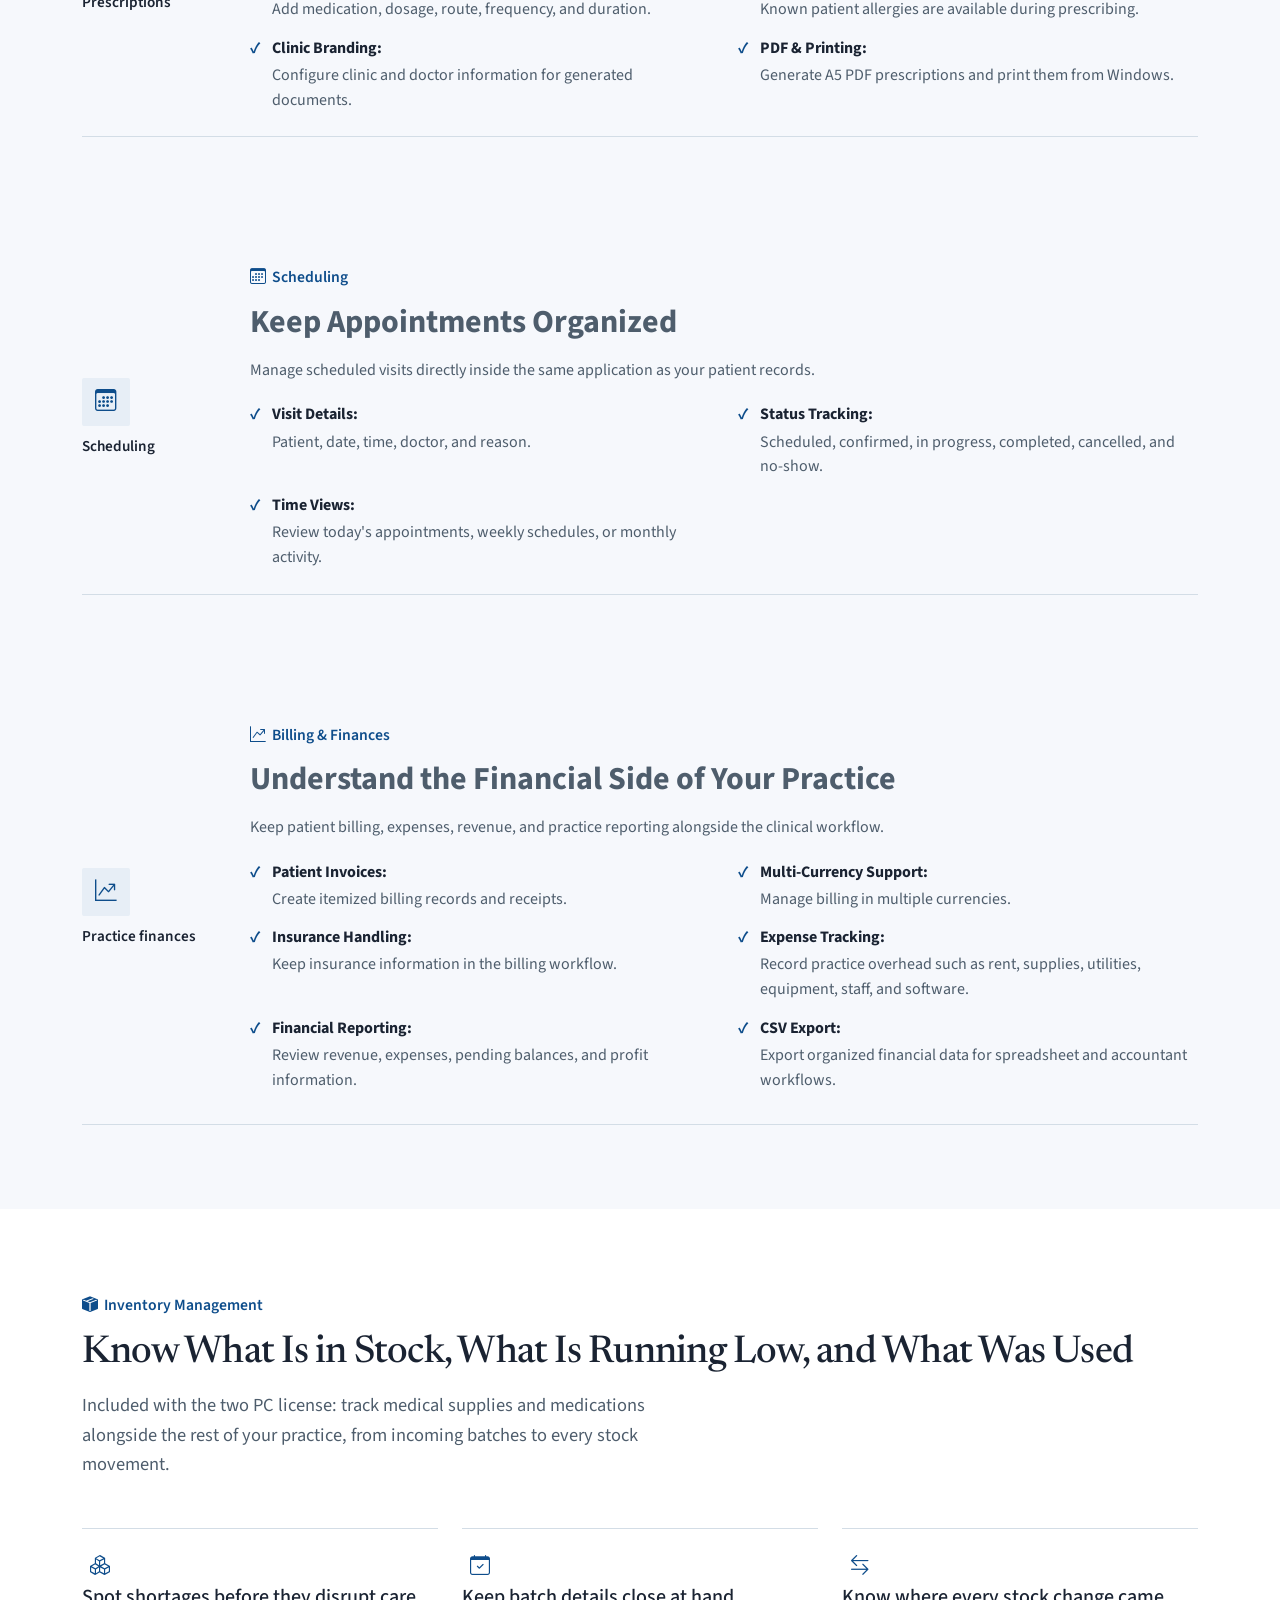
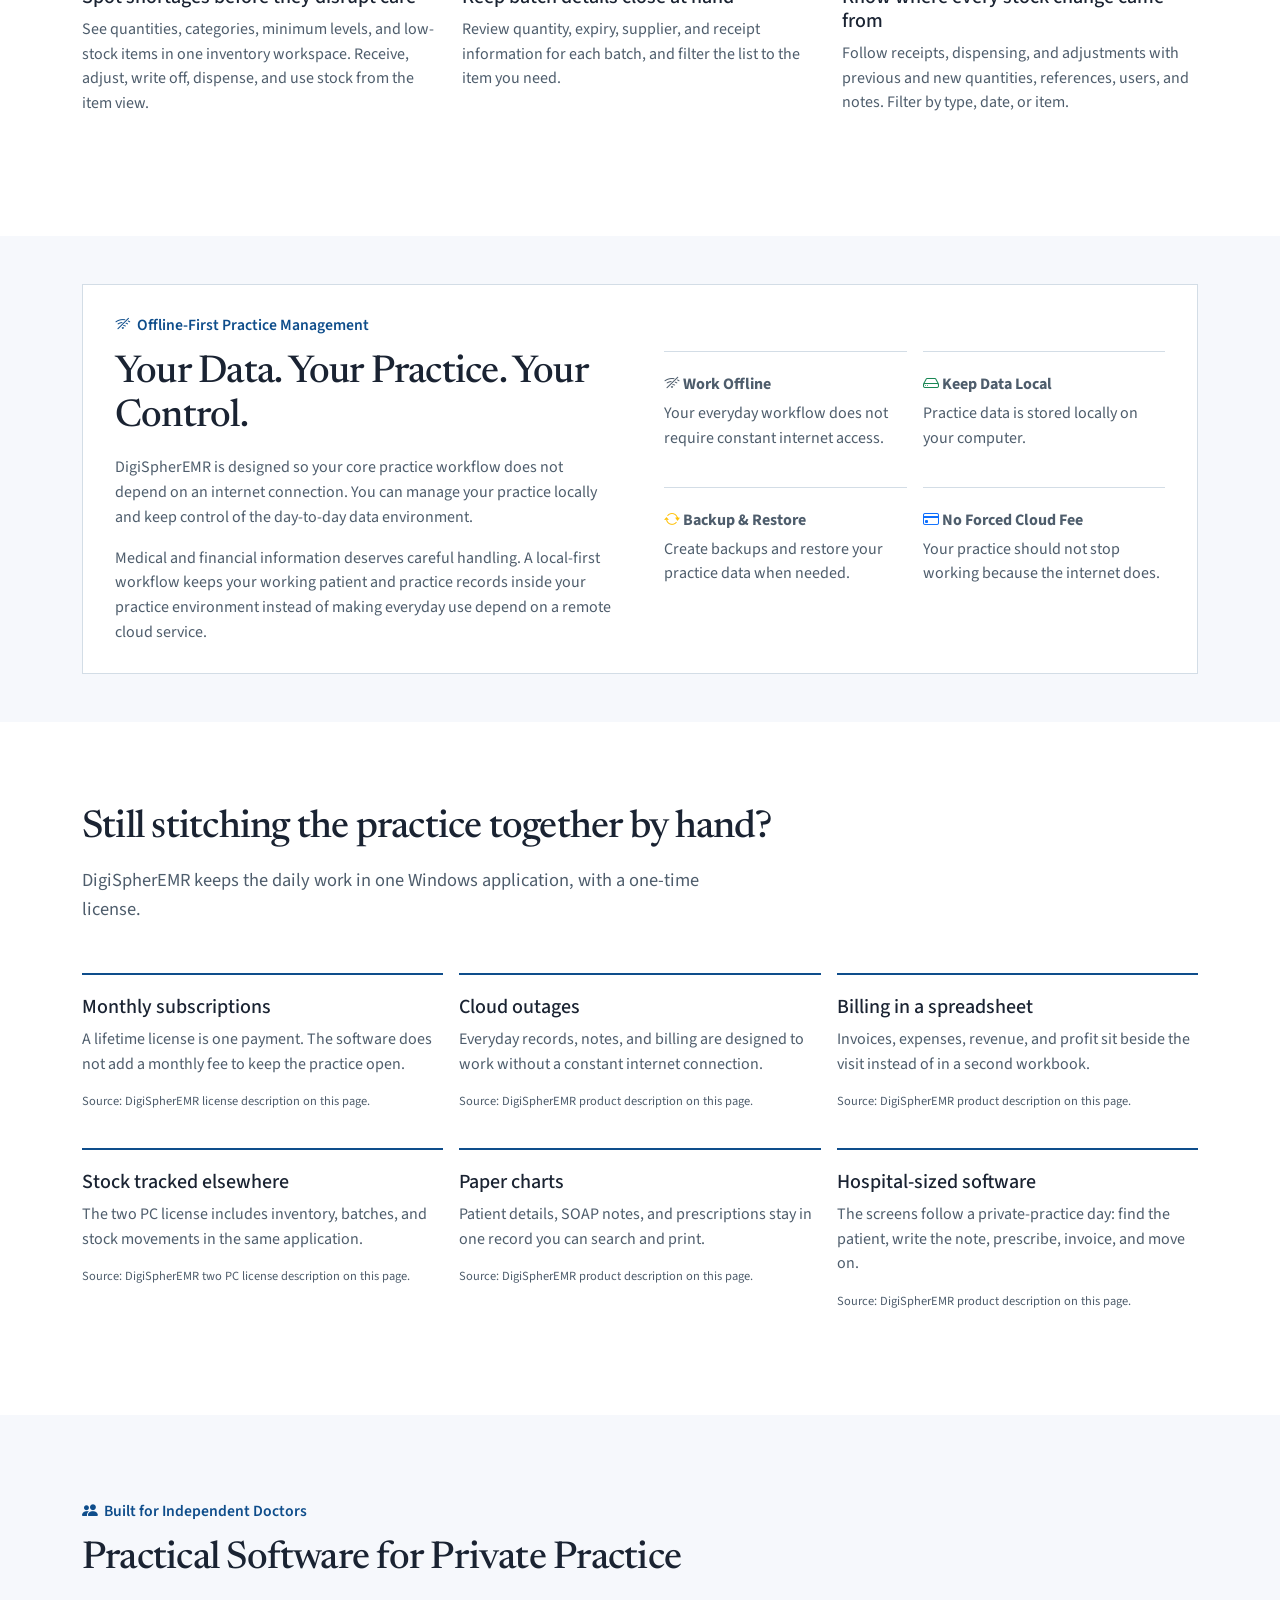
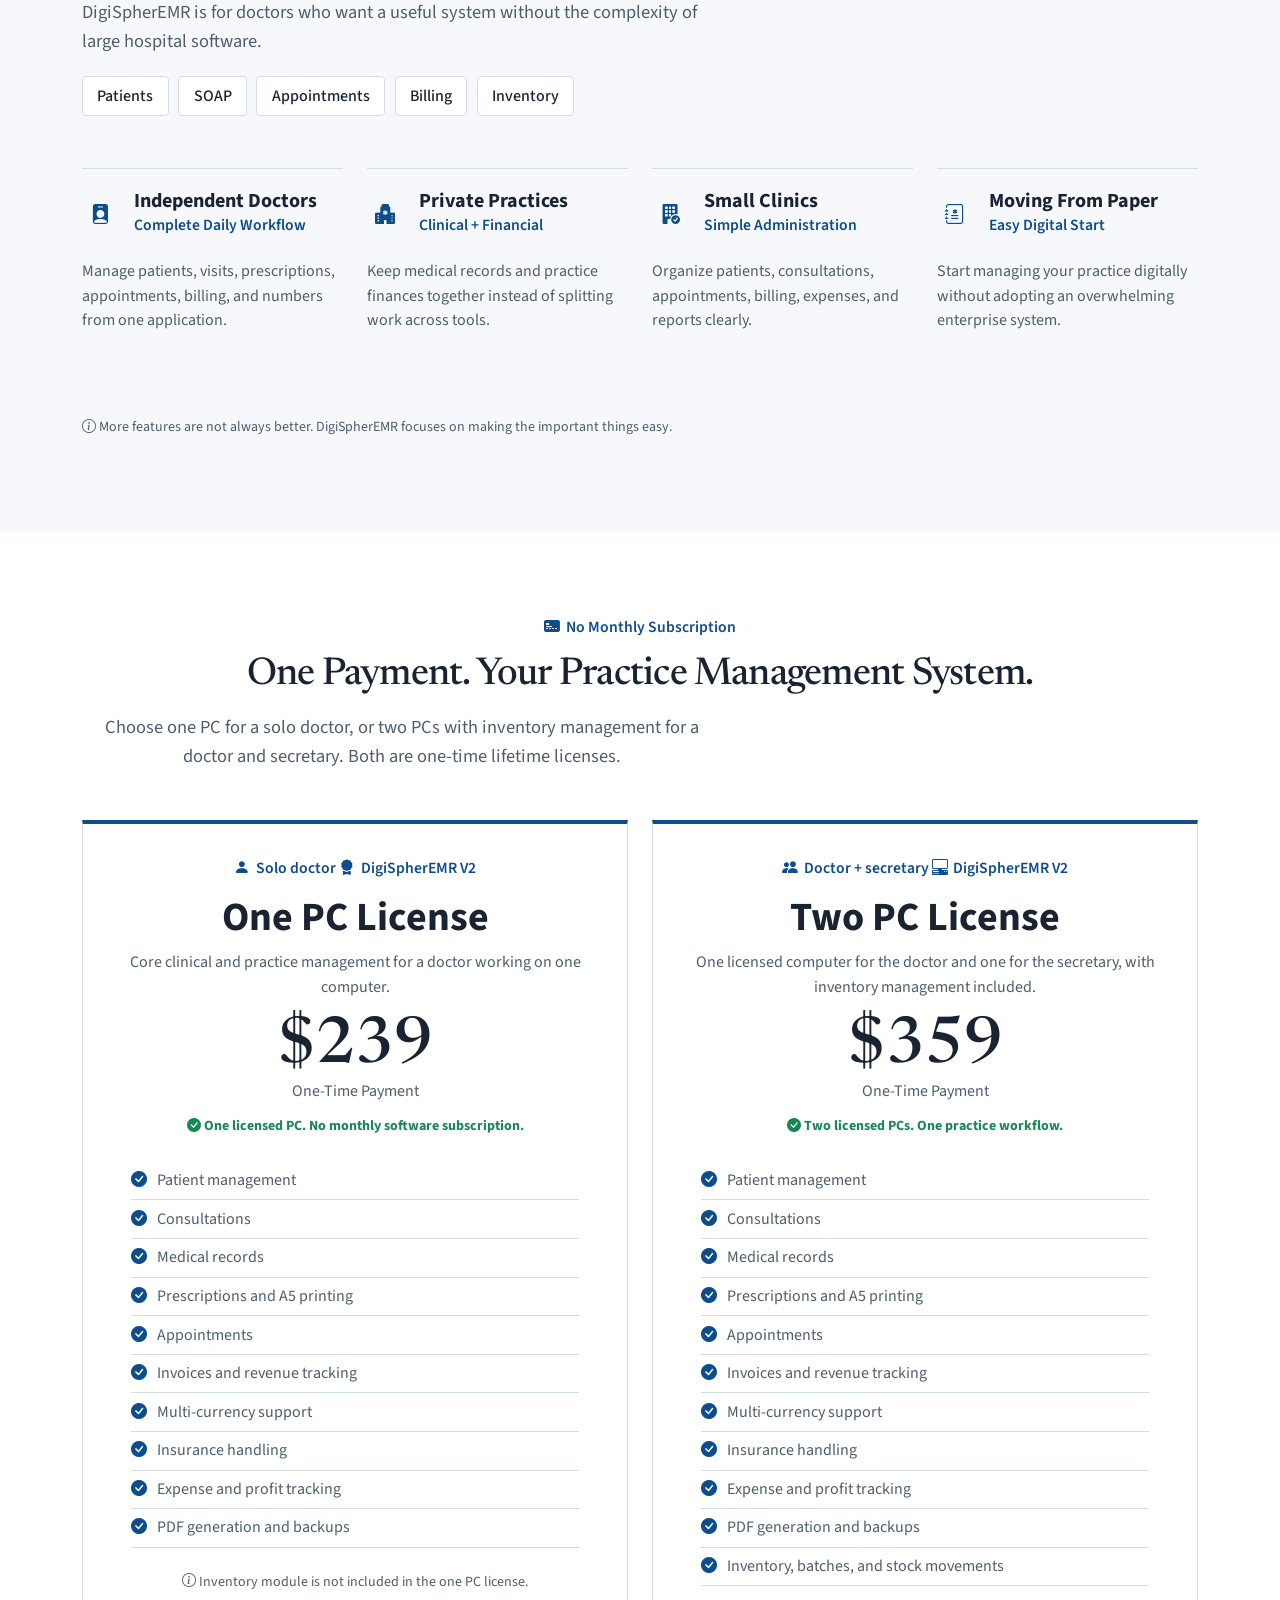
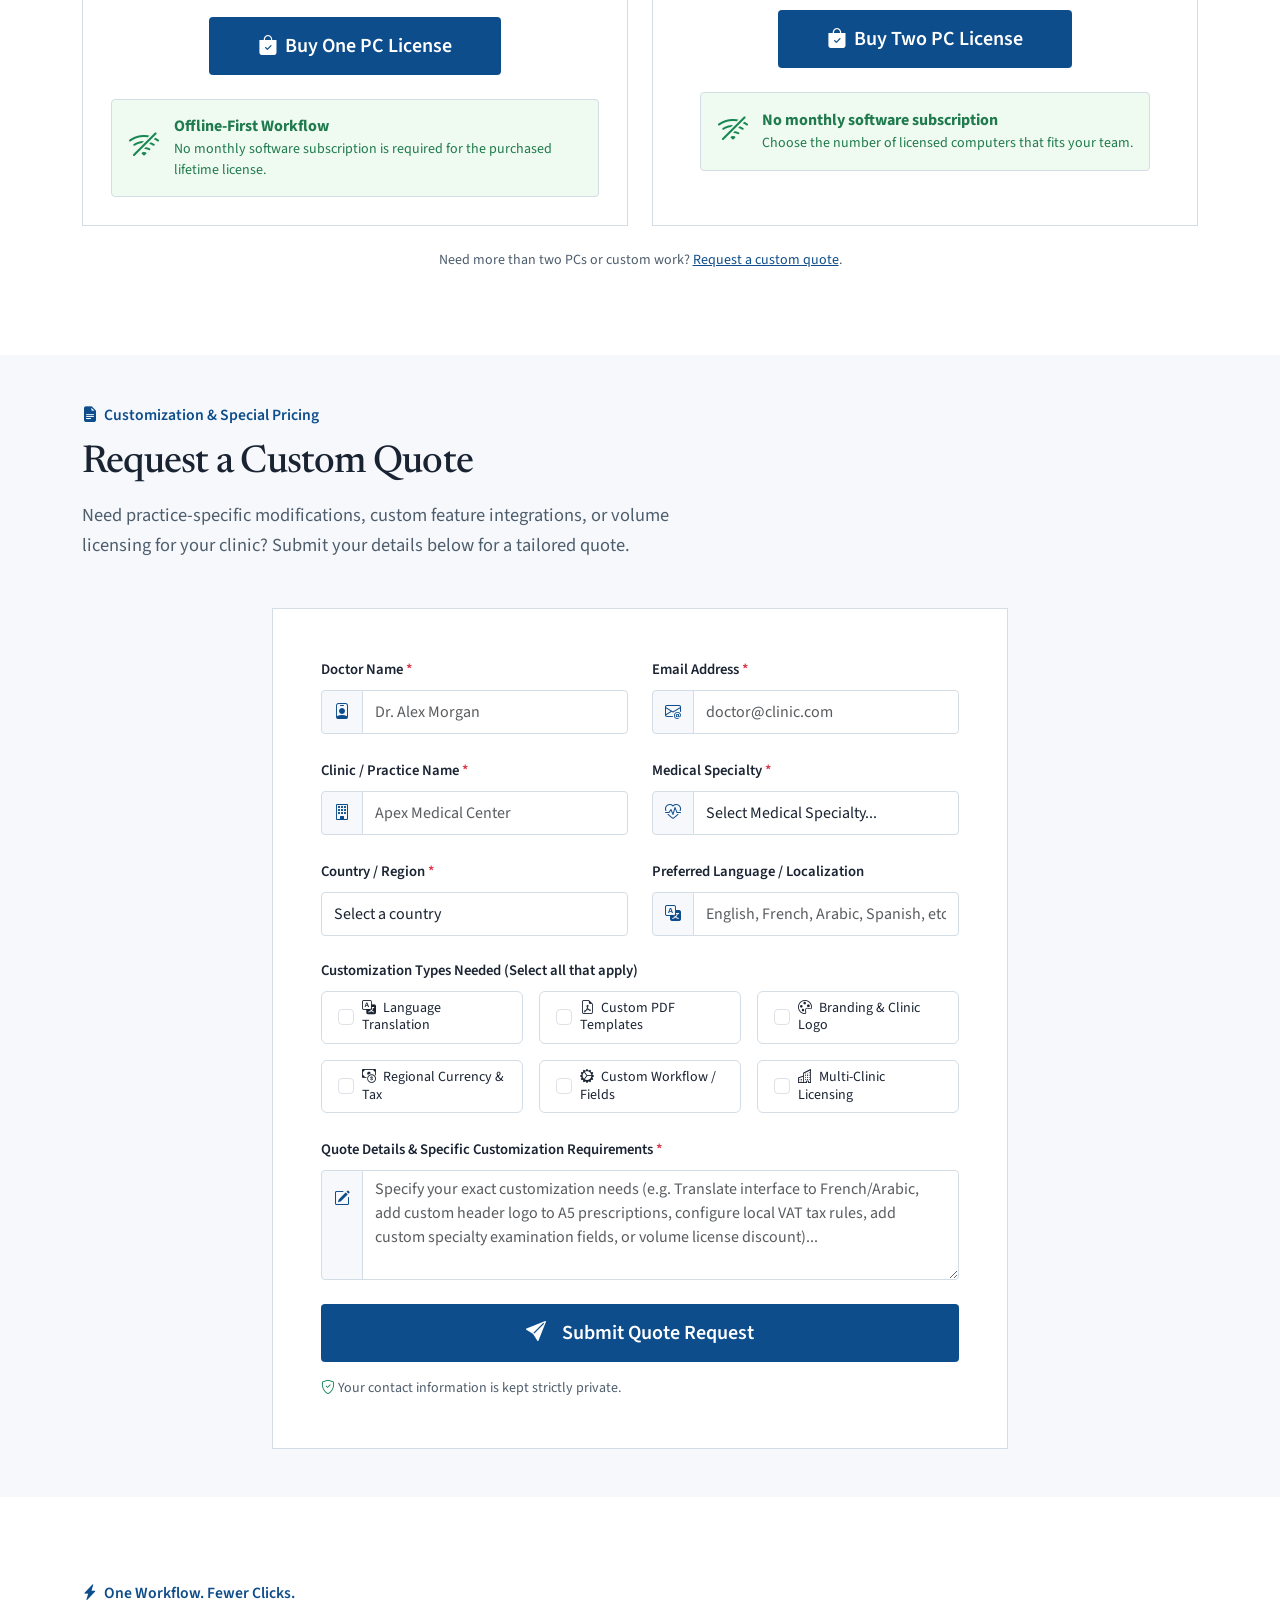
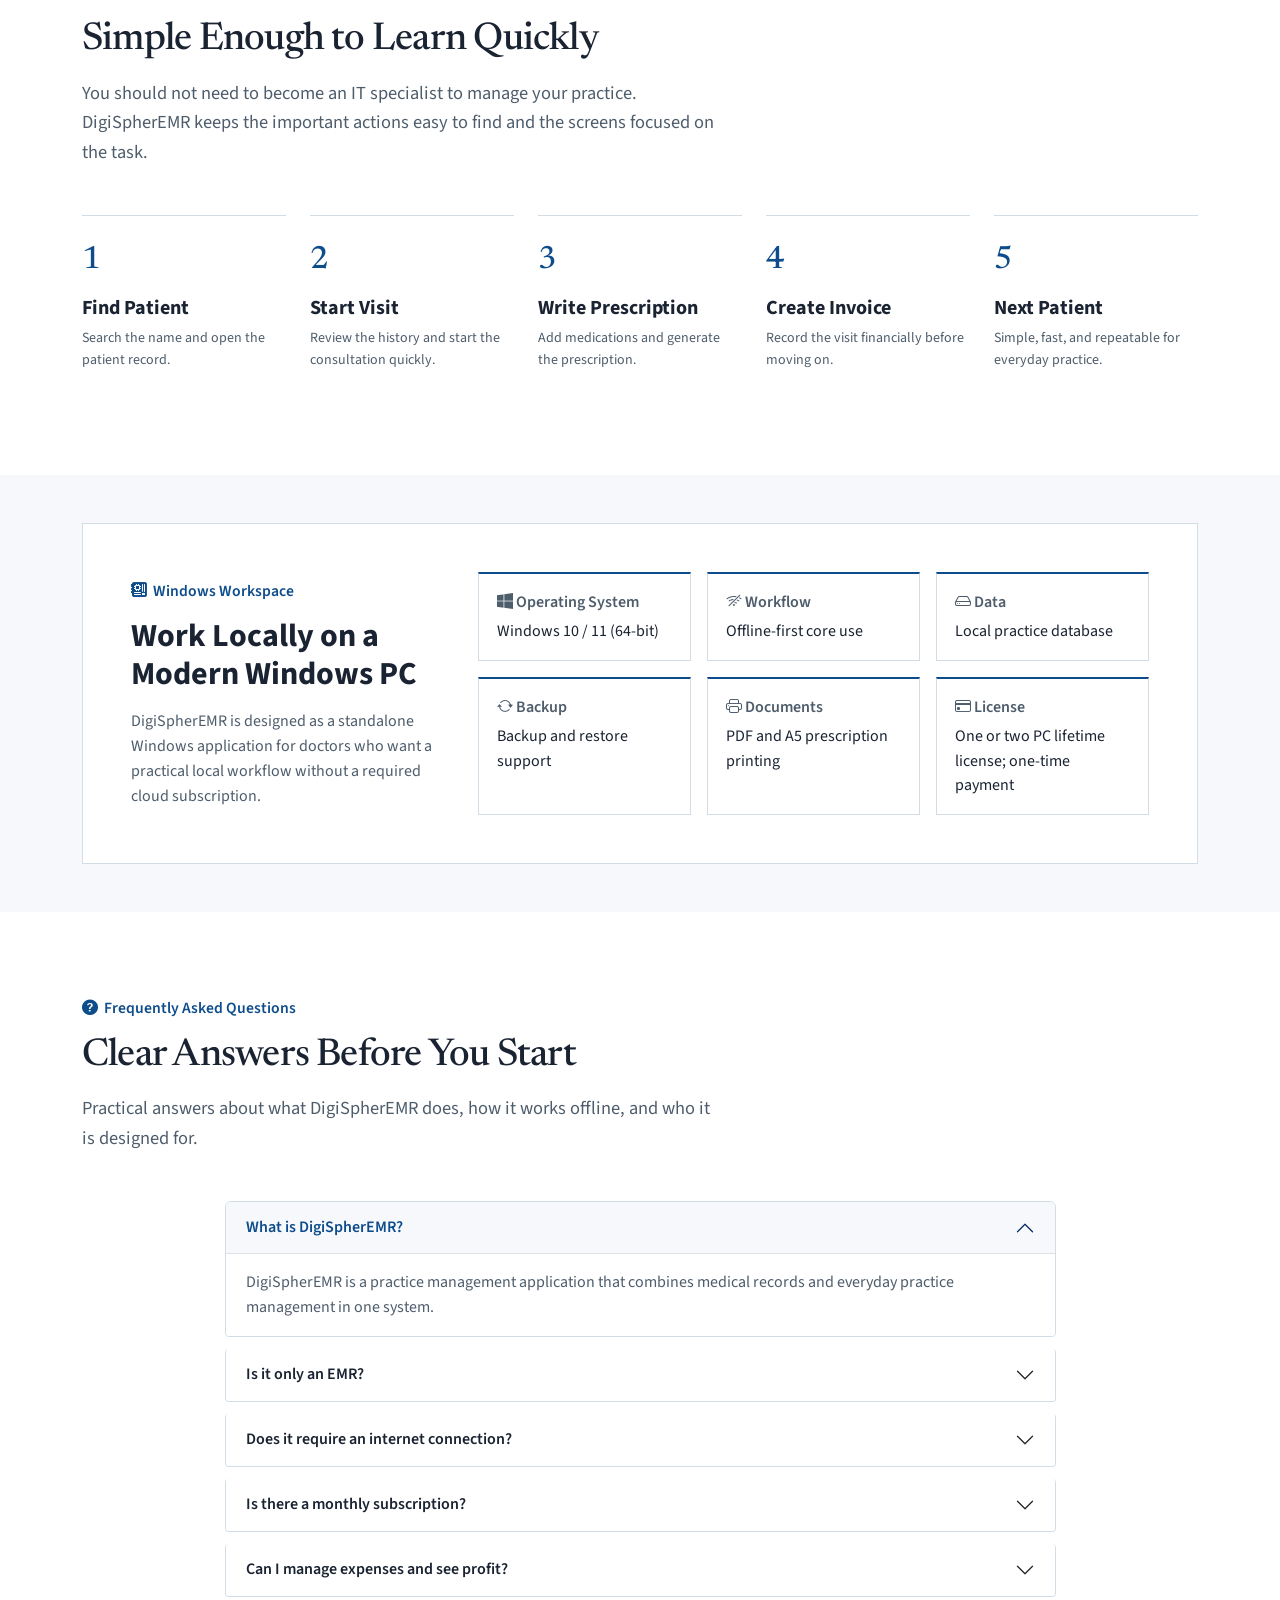
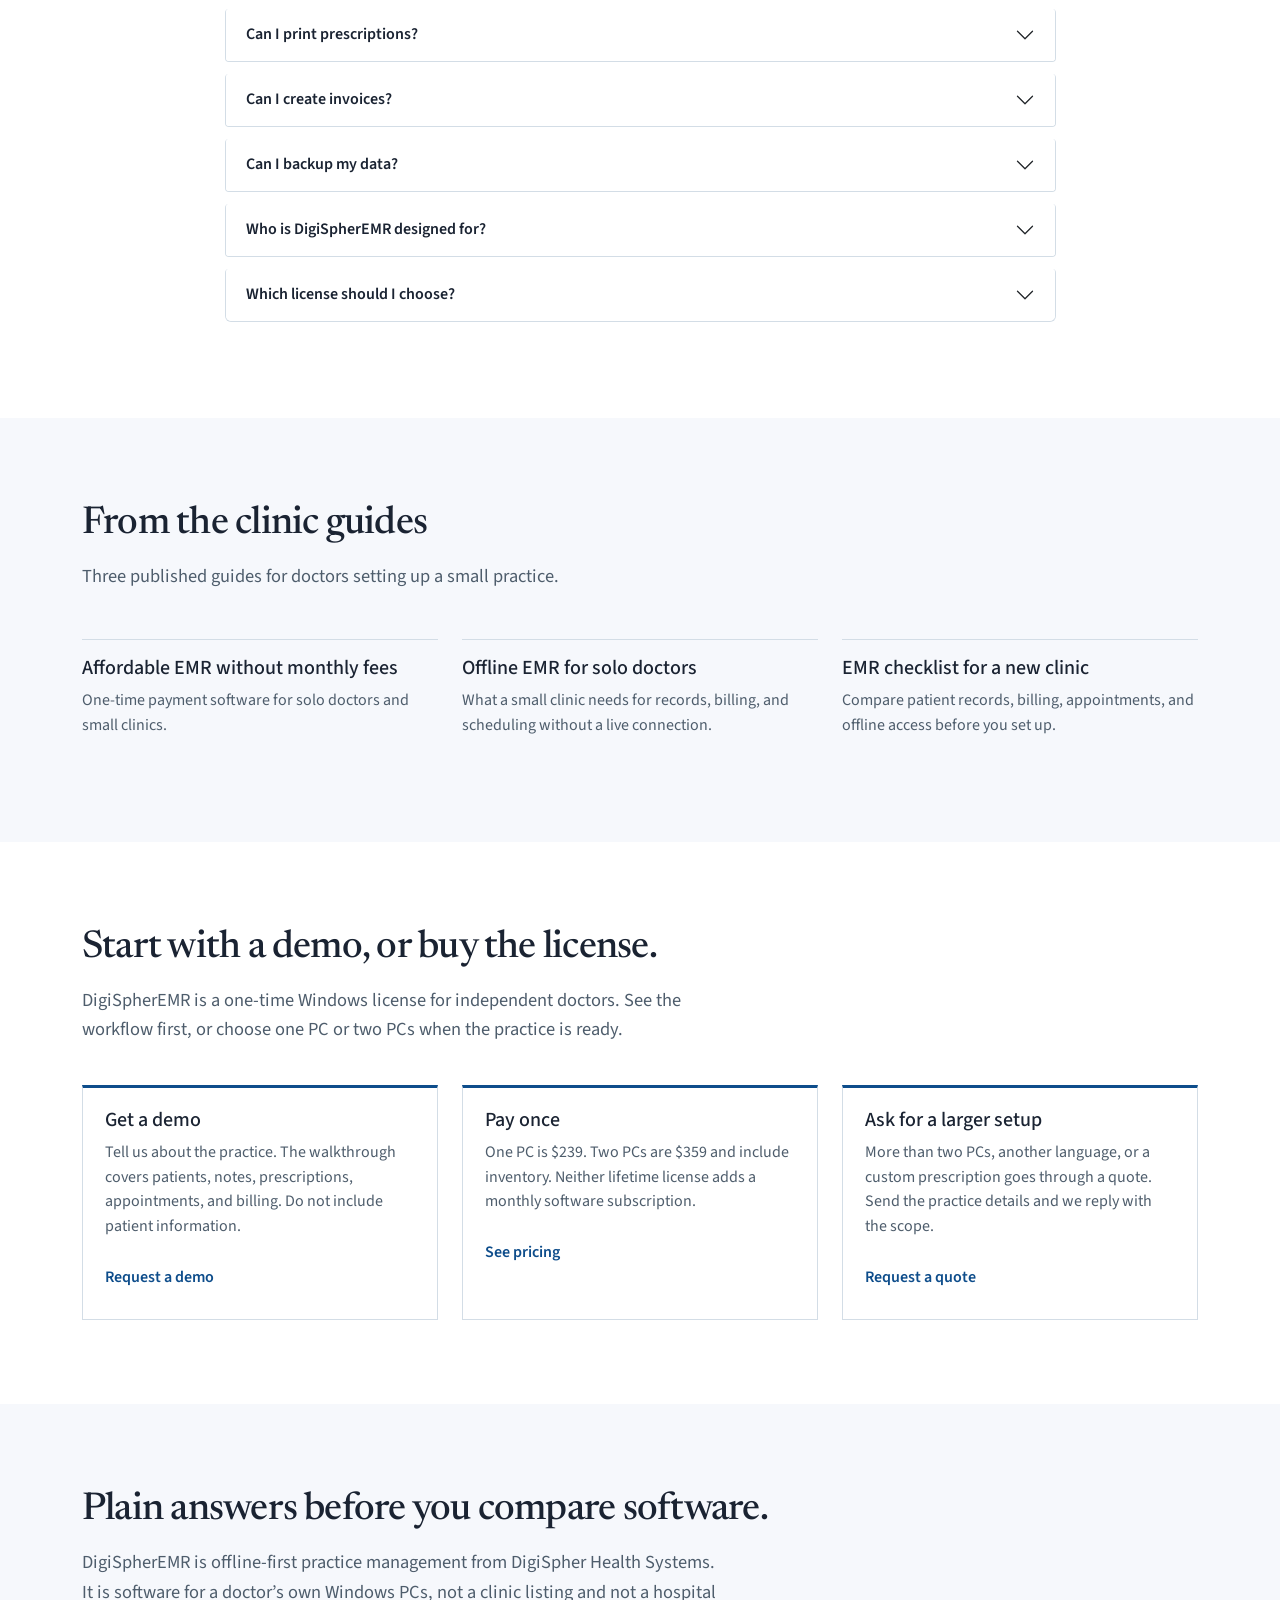
==== commit 58718d25: "majority changes" ====
--- a/index.html
+++ b/index.html
@@ -5,53 +5,71 @@
   <!-- Character Encoding & Mobile Viewport -->
   <meta charset="UTF-8">
   <meta name="viewport" content="width=device-width, initial-scale=1.0">
-  <meta http-equiv="X-UA-Compatible" content="ie=edge">
 
   <!-- SEO Primary Meta Tags -->
   <title>DigiSpherEMR V2 | Simple Offline-First Practice Management for Doctors
   </title>
-  <meta name="title" content="DigiSpherEMR V2 | Simple Offline-First Practice Management for Doctors">
   <meta name="description"
-    content="DigiSpherEMR V2 brings patient records, appointments, prescriptions, billing, and finances together in one offline-first Windows application. The two PC license adds inventory management.">
-  <meta name="keywords"
-    content="DigiSpher EMR, offline EMR software, practice management software for solo doctors, medical inventory management, clinic stock tracking, windows medical record system, SOAP notes software, offline prescription generator, medical billing software, private clinic EMR, medical data sovereignty, no monthly fee EMR">
+    content="DigiSpherEMR V2 is offline-first Windows practice management for independent doctors. One PC is $239. Two PCs are $359 and include inventory. No monthly subscription.">
   <meta name="author" content="DigiSpher Health Systems">
   <meta name="robots" content="index, follow">
   <link rel="canonical" href="https://ds-emr.digispher.online/">
-  <meta name="theme-color" content="#050d22">
+  <link rel="alternate" hreflang="en" href="https://ds-emr.digispher.online/">
+  <link rel="alternate" hreflang="fr" href="https://ds-emr.digispher.online/fr.html">
+  <link rel="alternate" hreflang="x-default" href="https://ds-emr.digispher.online/">
+  <meta name="theme-color" content="#ffffff">
+  <script>
+    (function () {
+      var key = "ds-theme";
+      var choice = "auto";
+      try { choice = localStorage.getItem(key) || "auto"; } catch (e) {}
+      var fromQuery = new URLSearchParams(window.location.search).get("theme");
+      if (fromQuery === "light" || fromQuery === "dark" || fromQuery === "auto") choice = fromQuery;
+      var theme = choice;
+      if (choice !== "light" && choice !== "dark") {
+        theme = window.matchMedia("(prefers-color-scheme: dark)").matches ? "dark" : "light";
+        choice = "auto";
+      }
+      document.documentElement.setAttribute("data-theme", theme);
+      document.documentElement.setAttribute("data-theme-choice", choice);
+      var tile = document.querySelector('meta[name="theme-color"]');
+      if (tile) tile.setAttribute("content", theme === "dark" ? "#0d1b28" : "#ffffff");
+    })();
+  </script>
 
   <!-- Open Graph / Facebook / LinkedIn Meta Tags -->
   <meta property="og:type" content="website">
+  <meta property="og:site_name" content="DigiSpherEMR">
+  <meta property="og:locale" content="en_US">
+  <meta property="og:locale:alternate" content="fr_FR">
   <meta property="og:url" content="https://ds-emr.digispher.online/">
-  <meta property="og:title" content="DigiSpherEMR V2 - Run your practice. Not your software.">
+  <meta property="og:title" content="DigiSpherEMR V2 - Offline practice management from $239">
   <meta property="og:description"
-    content="Patient records, appointments, billing, and finances in one offline-first application. The two PC lifetime license also includes inventory management.">
-  <meta property="og:image" content="assets/images/screen_dashboard_kpi.png">
+    content="Patient records, appointments, prescriptions, billing, and finances in one offline-first Windows application. One PC is $239. Two PCs are $359 and include inventory.">
+  <meta property="og:image" content="https://ds-emr.digispher.online/assets/images/hero-exam-room.jpg">
+  <meta property="og:image:alt" content="Male physician reviewing a tablet in a bright clinic hallway">
 
   <!-- Twitter Meta Tags -->
-  <meta property="twitter:card" content="summary_large_image">
-  <meta property="twitter:url" content="https://ds-emr.digispher.online/">
-  <meta property="twitter:title" content="DigiSpherEMR V2 - Simple Practice Management for Doctors">
-  <meta property="twitter:description"
-    content="Run your practice with patient records and billing in one offline-first Windows application. The two PC license also includes inventory.">
-  <meta property="twitter:image" content="assets/images/screen_dashboard_kpi.png">
-
-  <!-- Favicon — all sizes using DS EMR logo -->
-  <link rel="icon" type="image/png" sizes="32x32" href="assets/images/logo_user.png">
-  <link rel="icon" type="image/png" sizes="16x16" href="assets/images/logo_user.png">
-  <link rel="icon" type="image/png" href="assets/images/logo_user.png">
+  <meta name="twitter:card" content="summary_large_image">
+  <meta name="twitter:url" content="https://ds-emr.digispher.online/">
+  <meta name="twitter:title" content="DigiSpherEMR V2 - Simple Practice Management for Doctors">
+  <meta name="twitter:description"
+    content="Offline-first Windows practice management. One PC is $239. Two PCs are $359 and include inventory. No monthly subscription.">
+  <meta name="twitter:image" content="https://ds-emr.digispher.online/assets/images/hero-exam-room.jpg">
+
+  <link rel="icon" href="assets/images/favicon.svg" type="image/svg+xml">
+  <link rel="icon" type="image/png" sizes="32x32" href="assets/images/favicon-32.png">
   <link rel="apple-touch-icon" sizes="180x180" href="assets/images/apple-touch-icon.png">
-  <link rel="shortcut icon" href="assets/images/logo_user.png">
-  <meta name="msapplication-TileImage" content="assets/images/logo_user.png">
-  <meta name="msapplication-TileColor" content="#050d22">
+  <meta name="msapplication-TileImage" content="assets/images/favicon-32.png">
+  <meta name="msapplication-TileColor" content="#ffffff">
   <!-- LLMs.txt for AI discovery -->
   <link rel="llms" href="https://ds-emr.digispher.online/llms.txt" type="text/plain">
 
-  <!-- Google Fonts: Plus Jakarta Sans & Outfit for Big, Modern Display Typography -->
+  <!-- Newsreader for titles, Source Sans 3 for the interface -->
   <link rel="preconnect" href="https://fonts.googleapis.com">
   <link rel="preconnect" href="https://fonts.gstatic.com" crossorigin>
   <link
-    href="https://fonts.googleapis.com/css2?family=Outfit:wght@400;500;600;700;800;900&family=Plus+Jakarta+Sans:ital,wght@0,300;0,400;0,500;0,600;0,700;0,800;1,400&display=swap"
+    href="https://fonts.googleapis.com/css2?family=Newsreader:opsz,wght@6..72,400;6..72,500;6..72,600&family=Source+Sans+3:ital,wght@0,400;0,500;0,600;0,700;1,400&display=swap"
     rel="stylesheet">
 
   <!-- Bootstrap 5.3.3 CSS -->
@@ -79,7 +97,7 @@
         "@type": "Offer",
         "name": "One PC lifetime license",
         "description": "Core clinical and practice management for one PC; inventory module not included.",
-        "price": "799.00",
+        "price": "239.00",
         "priceCurrency": "USD",
         "availability": "https://schema.org/InStock",
         "url": "https://digispher.lemonsqueezy.com/checkout/buy/ea88e483-a889-4620-937e-963874151f57?discount=0",
@@ -89,7 +107,7 @@
         "@type": "Offer",
         "name": "Two PC lifetime license",
         "description": "Practice management for two PCs, including inventory management.",
-        "price": "1198.00",
+        "price": "359.00",
         "priceCurrency": "USD",
         "availability": "https://schema.org/InStock",
         "url": "https://digispher.lemonsqueezy.com/checkout/buy/ac033608-9cff-414c-8169-d2197bc35cad?media=0&desc=0&quantity=2",
@@ -115,211 +133,366 @@
     ],
     "author": {
       "@type": "Organization",
-      "name": "DigiSpher Health Systems"
+      "name": "DigiSpher Health Systems",
+      "url": "https://ds-emr.digispher.online/",
+      "email": "digispher25@gmail.com",
+      "telephone": "+216-23-400-174"
     }
   }
   </script>
+  <script type="application/ld+json">
+  {
+    "@context": "https://schema.org",
+    "@graph": [
+      {
+        "@type": "Organization",
+        "@id": "https://ds-emr.digispher.online/#organization",
+        "name": "DigiSpher Health Systems",
+        "url": "https://ds-emr.digispher.online/",
+        "email": "digispher25@gmail.com",
+        "telephone": "+216-23-400-174",
+        "sameAs": [
+          "https://www.facebook.com/profile.php?id=61579736908309",
+          "https://linkedin.com/company/digispher"
+        ]
+      },
+      {
+        "@type": "WebSite",
+        "@id": "https://ds-emr.digispher.online/#website",
+        "url": "https://ds-emr.digispher.online/",
+        "name": "DigiSpherEMR",
+        "inLanguage": ["en", "fr"],
+        "publisher": { "@id": "https://ds-emr.digispher.online/#organization" }
+      },
+      {
+        "@type": "FAQPage",
+        "@id": "https://ds-emr.digispher.online/#faq",
+        "url": "https://ds-emr.digispher.online/#faq",
+        "isPartOf": { "@id": "https://ds-emr.digispher.online/#website" },
+        "mainEntity": [
+          {
+            "@type": "Question",
+            "name": "What is DigiSpherEMR?",
+            "acceptedAnswer": {
+              "@type": "Answer",
+              "text": "DigiSpherEMR is a practice management application that combines medical records and everyday practice management in one system."
+            }
+          },
+          {
+            "@type": "Question",
+            "name": "Is it only an EMR?",
+            "acceptedAnswer": {
+              "@type": "Answer",
+              "text": "No. DigiSpherEMR combines clinical management with practice management, including appointments, billing, expenses, revenue, and profit tracking."
+            }
+          },
+          {
+            "@type": "Question",
+            "name": "Does it require an internet connection?",
+            "acceptedAnswer": {
+              "@type": "Answer",
+              "text": "The core application is designed with an offline-first workflow, so everyday practice management does not depend on an internet connection."
+            }
+          },
+          {
+            "@type": "Question",
+            "name": "Is there a monthly subscription?",
+            "acceptedAnswer": {
+              "@type": "Answer",
+              "text": "No. Each lifetime license is a one-time purchase. One PC is $239; two PCs are $359."
+            }
+          },
+          {
+            "@type": "Question",
+            "name": "Can I manage expenses and see profit?",
+            "acceptedAnswer": {
+              "@type": "Answer",
+              "text": "Yes. You can record practice expenses and use revenue and expense information to understand practice profit without building a separate spreadsheet yourself."
+            }
+          },
+          {
+            "@type": "Question",
+            "name": "Can I print prescriptions?",
+            "acceptedAnswer": {
+              "@type": "Answer",
+              "text": "Yes. DigiSpherEMR generates professional A5 prescription PDFs suitable for printing."
+            }
+          },
+          {
+            "@type": "Question",
+            "name": "Can I create invoices?",
+            "acceptedAnswer": {
+              "@type": "Answer",
+              "text": "Yes. Billing and invoice management are included so the visit can be recorded financially."
+            }
+          },
+          {
+            "@type": "Question",
+            "name": "Can I backup my data?",
+            "acceptedAnswer": {
+              "@type": "Answer",
+              "text": "Yes. DigiSpherEMR includes backup and restore functionality for your local practice data."
+            }
+          },
+          {
+            "@type": "Question",
+            "name": "Who is DigiSpherEMR designed for?",
+            "acceptedAnswer": {
+              "@type": "Answer",
+              "text": "It is designed primarily for independent doctors, private practices, and small clinics looking for a simple practice management solution."
+            }
+          },
+          {
+            "@type": "Question",
+            "name": "Which license should I choose?",
+            "acceptedAnswer": {
+              "@type": "Answer",
+              "text": "Choose the one PC license if you work alone on one computer and do not need inventory. Choose the two PC license if you and your secretary need separate computers and inventory management. The inventory module is included only with the two PC license."
+            }
+          }
+        ]
+      }
+    ]
+  }
+  </script>
 </head>
 
-<body>
-
-  <div class="sphere-canvas-bg" aria-hidden="true">
-    <div class="sphere-orb sphere-orb-1"></div>
-    <div class="sphere-orb sphere-orb-2"></div>
-    <div class="sphere-orb sphere-orb-3"></div>
-    <div class="sphere-grid-overlay"></div>
-  </div>
-
-  <header>
+<body class="home-praxis">
+  <a class="px-skip" href="#main">Skip to content</a>
+
+  <header class="px-header">
     <nav class="navbar navbar-expand-lg navbar-sphere" id="mainNavbar">
       <div class="container-xl">
         <a class="navbar-brand d-flex align-items-center gap-2" href="#hero" aria-label="DigiSpherEMR Home">
-          <img src="assets/images/logo_user.png" alt="DigiSpherEMR V2 Logo" height="56" style="object-fit:contain;"
+          <img src="assets/images/logo_user.png" alt="DigiSpherEMR V2 Logo" width="600" height="600"
             decoding="async" fetchpriority="high">
           <span class="navbar-wordmark">DS EMR</span>
         </a>
 
-        <button class="navbar-toggler border-0 text-white" type="button" data-bs-toggle="collapse"
-          data-bs-target="#navbarContent" aria-controls="navbarContent" aria-expanded="false"
-          aria-label="Toggle navigation">
-          <i class="bi bi-list fs-2 text-info"></i>
-        </button>
+        <div class="d-flex align-items-center order-lg-last gap-2 ms-auto">
+          <a href="#requestDemo" class="px-btn px-header-cta">Get a Demo</a>
+          <button class="px-menu" type="button" data-bs-toggle="collapse"
+            data-bs-target="#navbarContent" aria-controls="navbarContent" aria-expanded="false"
+            aria-label="Toggle navigation">
+            <span></span>
+          </button>
+        </div>
 
         <div class="collapse navbar-collapse" id="navbarContent">
-          <ul class="navbar-nav mx-auto mb-2 mb-lg-0 gap-lg-1">
-            <li class="nav-item"><a class="nav-link nav-link-sphere" href="#videoShowcase">Demo</a></li>
+          <ul class="navbar-nav ms-auto mb-2 mb-lg-0 align-items-lg-center">
             <li class="nav-item"><a class="nav-link nav-link-sphere" href="#offlineBenefits">Why DigiSpher</a></li>
-            <li class="nav-item"><a class="nav-link nav-link-sphere" href="#featureModules">Features</a></li>
+            <li class="nav-item dropdown">
+              <button type="button" class="nav-link nav-link-sphere dropdown-toggle" data-bs-toggle="dropdown" aria-expanded="false">Features</button>
+              <ul class="dropdown-menu">
+                <li><a class="dropdown-item" href="#featureDashboard">Dashboard</a></li>
+                <li><a class="dropdown-item" href="#featurePatients">Patients</a></li>
+                <li><a class="dropdown-item" href="#featureSoap">SOAP Notes</a></li>
+                <li><a class="dropdown-item" href="#featureRx">Prescriptions</a></li>
+                <li><a class="dropdown-item" href="#featureAppointments">Appointments</a></li>
+                <li><a class="dropdown-item" href="#featureBilling">Billing</a></li>
+              </ul>
+            </li>
             <li class="nav-item"><a class="nav-link nav-link-sphere" href="#inventory">Inventory</a></li>
             <li class="nav-item"><a class="nav-link nav-link-sphere" href="#specialOffer">Pricing</a></li>
-            <li class="nav-item"><a class="nav-link nav-link-sphere" href="#requestQuote">Request Quote</a></li>
+            <li class="nav-item"><a class="nav-link nav-link-sphere" href="#requestQuote">Quote</a></li>
             <li class="nav-item"><a class="nav-link nav-link-sphere" href="blogs/blogs-list.html">Blog</a></li>
             <li class="nav-item"><a class="nav-link nav-link-sphere" href="#faq">FAQ</a></li>
           </ul>
-
-          <div class="d-flex align-items-center gap-3 mt-3 mt-lg-0">
-            <a href="#specialOffer" class="btn btn-sphere-primary btn-sm px-4 py-2">
-              <i class="bi bi-bag-check-fill"></i> Choose Your License
-            </a>
-          </div>
         </div>
       </div>
     </nav>
   </header>
 
-  <main>
-
-    <!-- HERO -->
-    <section class="hero-section" id="hero">
+  <main id="main">
+
+    <section class="px-hero" id="hero">
       <div class="container-xl">
-        <div class="row justify-content-center text-center">
-          <div class="col-lg-10 col-xl-9">
-
-            <h1 class="display-hero-title">
-              Fast, Effortless Practice Management. Zero Complexity.
-            </h1>
-
-            <p class="lead lead-hero mx-auto mb-4 text-secondary">
-              <strong class="text-white">DigiSpherEMR combines medical records and practice management</strong> in one
-              simple, fast application, so you can manage patients, consultations, prescriptions, appointments, billing,
-              expenses, revenue, and profit without juggling multiple systems. The two PC license also adds inventory management. <strong class="text-white">Less
-                complexity. Less administration. More time for patients.</strong>
-            </p>
-
-            <div class="d-flex flex-column align-items-center gap-2 mb-4">
-              <div class="h2 text-white fw-bold mb-0">From $799 &mdash; One or Two PC Lifetime License</div>
-              <span class="badge-sphere">
-                <i class="bi bi-check2-circle"></i> EMR + Practice Management &middot; Inventory with Two PC License &middot; No
-                Monthly Subscription
-              </span>
-            </div>
-
-            <div class="d-flex flex-column flex-sm-row justify-content-center align-items-center gap-3">
-              <a href="#specialOffer" class="btn btn-sphere-primary">
-                <i class="bi bi-bag-check-fill fs-5"></i> Compare Licenses
-              </a>
-              <a href="#videoShowcase" class="btn btn-sphere-secondary">
-                <i class="bi bi-play-circle-fill fs-5 text-info"></i> Watch Demo
-              </a>
-            </div>
-
+        <div class="row align-items-center g-4 g-lg-5">
+          <div class="col-lg-6 order-2 order-lg-1">
+            <div class="px-hero-media">
+              <img src="assets/images/hero-exam-room.jpg" width="1280" height="720" alt="Male physician reviewing a tablet in a bright clinic hallway" fetchpriority="high">
+            </div>
+          </div>
+          <div class="col-lg-6 order-1 order-lg-2 px-hero-copy">
+            <h1>Fast practice management that stays simple the more you use it.</h1>
+            <h2 class="mt-3">Offline-first EMR and practice management for independent doctors. One payment. No monthly subscription.</h2>
+            <div class="d-flex flex-column flex-sm-row gap-3 mt-4">
+              <a href="#requestDemo" class="px-btn">Get a Demo</a>
+              <a href="#workflow" class="px-btn-soft">See how it works</a>
+            </div>
           </div>
         </div>
       </div>
     </section>
 
-    <!-- WORKFLOW -->
-    <section class="py-5" aria-labelledby="workflowHeading">
+    <section class="px-section px-section-soft" id="offlineBenefits" aria-labelledby="offlineHeading">
       <div class="container-xl">
-        <div class="text-center mb-4">
-          <span class="badge-sphere mb-2"><i class="bi bi-diagram-3-fill"></i> Integrated Practice Workflow</span>
-          <h2 id="workflowHeading" class="section-title">From Patient to Profit &mdash; One Workflow.</h2>
-          <p class="section-subtitle">
-            Patient &rarr; Consultation &rarr; Prescription &rarr; Invoice &rarr; Expenses &rarr; Profit
-          </p>
-        </div>
-
-        <div class="row g-3 justify-content-center">
-          <div class="col-6 col-md-4 col-lg">
-            <div class="step-card h-100 reveal-on-scroll">
-              <div class="step-number-bubble">1</div>
-              <h4 class="h5 text-white fw-bold mb-2">Patient</h4>
-              <p class="text-secondary small mb-0">Find the record and review the history.</p>
-            </div>
-          </div>
-          <div class="col-6 col-md-4 col-lg">
-            <div class="step-card h-100 reveal-on-scroll">
-              <div class="step-number-bubble">2</div>
-              <h4 class="h5 text-white fw-bold mb-2">Consultation</h4>
-              <p class="text-secondary small mb-0">Document notes, vitals, allergies, and details.</p>
-            </div>
-          </div>
-          <div class="col-6 col-md-4 col-lg">
-            <div class="step-card h-100 reveal-on-scroll">
-              <div class="step-number-bubble">3</div>
-              <h4 class="h5 text-white fw-bold mb-2">Prescription</h4>
-              <p class="text-secondary small mb-0">Create a professional prescription quickly.</p>
-            </div>
-          </div>
-          <div class="col-6 col-md-4 col-lg">
-            <div class="step-card h-100 reveal-on-scroll">
-              <div class="step-number-bubble">4</div>
-              <h4 class="h5 text-white fw-bold mb-2">Invoice</h4>
-              <p class="text-secondary small mb-0">Connect billing to the visit.</p>
-            </div>
-          </div>
-          <div class="col-6 col-md-4 col-lg">
-            <div class="step-card h-100 reveal-on-scroll">
-              <div class="step-number-bubble">5</div>
-              <h4 class="h5 text-white fw-bold mb-2">Profit</h4>
-              <p class="text-secondary small mb-0">See revenue, expenses, and profit clearly.</p>
+        <div class="row align-items-center g-5">
+          <div class="col-lg-6">
+            <h2 id="offlineHeading" class="px-title">One application. One workflow. One place to manage your practice.</h2>
+            <p class="px-lead">DigiSpherEMR connects patient care, appointments, billing, expenses, revenue, and profit so the work of running the practice stays together. The two PC license also adds inventory.</p>
+            <a href="#requestDemo" class="px-btn mt-2">Get a Demo</a>
+          </div>
+          <div class="col-lg-6">
+            <div class="px-point-list">
+              <article class="px-card">
+                <div class="px-icon" aria-hidden="true"><i class="bi bi-wifi-off"></i></div>
+                <h3 class="h5">Offline-first</h3>
+                <p class="mb-0">Patients, notes, prescriptions, and billing do not wait on a connection.</p>
+              </article>
+              <article class="px-card">
+                <div class="px-icon" aria-hidden="true"><i class="bi bi-pc-display"></i></div>
+                <h3 class="h5">One Windows application</h3>
+                <p class="mb-0">The clinical day and the practice numbers stay in the same place.</p>
+              </article>
+              <article class="px-card">
+                <div class="px-icon" aria-hidden="true"><i class="bi bi-hdd"></i></div>
+                <h3 class="h5">Local records</h3>
+                <p class="mb-0">Everyday practice data stays on the computers in the practice.</p>
+              </article>
             </div>
           </div>
         </div>
       </div>
     </section>
 
-    <!-- VIDEO -->
-    <section class="video-showcase-section" id="videoShowcase" aria-labelledby="videoSectionTitle">
+    <section class="px-band-photo">
+      <div class="px-band-overlay"></div>
+      <div class="container-xl position-relative">
+        <div class="col-lg-8">
+          <h2 class="px-title">Your records stay in the practice.</h2>
+          <p class="fs-4 mb-4">The workflow does not wait on the internet.</p>
+          <a href="#requestDemo" class="px-btn">Get a Demo</a>
+        </div>
+      </div>
+    </section>
+
+    <section class="px-section px-section-band" id="workflow" aria-labelledby="workflowHeading">
       <div class="container-xl">
-        <div class="text-center mb-4">
-          <span class="badge-sphere mb-2"><i class="bi bi-camera-video-fill"></i> Product Demonstration</span>
-          <h2 id="videoSectionTitle" class="section-title">See the Complete Workflow Before You Buy</h2>
-          <p class="section-subtitle">
-            Follow a typical practice workflow from the patient record and consultation to prescription, appointments,
-            billing, and practice finances.
-          </p>
-        </div>
-
-        <div class="video-cinema-frame reveal-on-scroll">
-          <div class="video-cinema-header">
-            <div class="video-window-dots">
-              <span></span><span></span><span></span>
-            </div>
-            <div class="d-flex align-items-center gap-2">
-              <i class="bi bi-record-circle-fill text-danger fs-6"></i>
-              <span class="text-white fw-bold small">DigiSpherEMR V2 - Product Tour</span>
-            </div>
-            <div class="video-placeholder-hint">
-              <i class="bi bi-play-circle-fill text-info"></i> Watch Demo
-            </div>
-          </div>
-
-          <div class="video-aspect-container" id="videoContainer"
-            data-video-url="https://www.youtube.com/embed/v8MsU-AODOk?autoplay=1&rel=0">
-            <div class="video-poster-overlay" id="videoPosterOverlay">
-              <button type="button" class="video-play-orb border-0" id="playVideoBtn"
-                aria-label="Play DigiSpherEMR product demo">
-                <i class="bi bi-play-fill"></i>
-              </button>
-              <h3 class="h4 text-white fw-bold mb-1">Watch the DigiSpherEMR V2 Demo</h3>
-              <p class="text-info small mb-0"><i class="bi bi-clock-history"></i> See the core workflow in action</p>
-            </div>
-          </div>
-
-          <div
-            class="p-3 px-4 d-flex flex-wrap align-items-center justify-content-between bg-dark bg-opacity-75 border-top border-info border-opacity-25 small text-secondary">
-            <div class="d-flex align-items-center gap-3">
-              <span><i class="bi bi-check2-circle text-info"></i> Real application workflow</span>
-              <span><i class="bi bi-volume-up text-info"></i> Full audio commentary</span>
-            </div>
-            <div class="text-info small">
-              <i class="bi bi-youtube text-danger"></i> Official DigiSpherEMR Demonstration
-            </div>
+        <div class="mb-5">
+          <h2 id="workflowHeading" class="px-title">From patient to profit, one workflow.</h2>
+          <p class="px-lead">Patient, consultation, prescription, invoice, then a clear view of profit. The same offline application carries each step.</p>
+          <a class="px-text-link" href="#featureModules">See the features</a>
+        </div>
+        <div class="row g-3">
+          <div class="col-6 col-lg">
+            <div class="px-card"><div class="px-num">1</div><h3 class="h5">Patient</h3><p class="mb-0">Find the record and review the history.</p></div>
+          </div>
+          <div class="col-6 col-lg">
+            <div class="px-card"><div class="px-num">2</div><h3 class="h5">Consultation</h3><p class="mb-0">Document notes, vitals, allergies, and details.</p></div>
+          </div>
+          <div class="col-6 col-lg">
+            <div class="px-card"><div class="px-num">3</div><h3 class="h5">Prescription</h3><p class="mb-0">Create a professional prescription quickly.</p></div>
+          </div>
+          <div class="col-6 col-lg">
+            <div class="px-card"><div class="px-num">4</div><h3 class="h5">Invoice</h3><p class="mb-0">Connect billing to the visit.</p></div>
+          </div>
+          <div class="col-6 col-lg">
+            <div class="px-card"><div class="px-num">5</div><h3 class="h5">Profit</h3><p class="mb-0">See revenue, expenses, and profit clearly.</p></div>
           </div>
         </div>
       </div>
     </section>
 
+    <section class="px-section" id="requestDemo" aria-labelledby="demoHeading">
+      <div class="container-xl">
+        <div class="px-demo-intro">
+          <span class="px-kicker mb-3">See it on your workflow</span>
+          <h2 id="demoHeading" class="px-title">Get a demo</h2>
+          <p class="px-lead">Tell us about the practice. We will walk through patients, notes, prescriptions, appointments, and billing. Do not include patient information.</p>
+        </div>
+        <div class="px-demo-form px-card">
+              <form name="demo-request" method="POST" novalidate data-netlify="true" netlify-honeypot="bot-field" id="demoForm">
+                <input type="hidden" name="form-name" value="demo-request">
+                <p class="d-none" aria-hidden="true"><label>Don’t fill this out if you’re human: <input name="bot-field" tabindex="-1"></label></p>
+                <div class="row g-3">
+                  <div class="col-md-6">
+                    <label class="px-label" for="demoName">Name <span class="text-danger">*</span></label>
+                    <input class="form-control px-field" id="demoName" name="name" autocomplete="name" required placeholder="Alex Morgan">
+                    <div class="invalid-feedback">Enter your name.</div>
+                  </div>
+                  <div class="col-md-6">
+                    <label class="px-label" for="demoEmail">Work email <span class="text-danger">*</span></label>
+                    <input class="form-control px-field" id="demoEmail" name="email" type="email" autocomplete="email" required placeholder="doctor@clinic.com">
+                    <div class="invalid-feedback">Enter a work email.</div>
+                  </div>
+                  <div class="col-md-6">
+                    <label class="px-label" for="demoPhone">Phone <span class="fw-normal">(optional)</span></label>
+                    <input class="form-control px-field" id="demoPhone" name="phone" type="tel" autocomplete="tel" placeholder="+216 …">
+                  </div>
+                  <div class="col-md-6">
+                    <label class="px-label" for="demoSize">Practice size <span class="text-danger">*</span></label>
+                    <select class="form-select px-field" id="demoSize" name="practice_size" required>
+                      <option value="" selected disabled>Select practice size</option>
+                      <option>Solo physician</option>
+                      <option>2–5 clinicians</option>
+                      <option>6–15 clinicians</option>
+                      <option>16 or more</option>
+                    </select>
+                    <div class="invalid-feedback">Select a practice size.</div>
+                  </div>
+                  <div class="col-md-6">
+                    <label class="px-label" for="demoSpecialty">Specialty <span class="text-danger">*</span></label>
+                    <select class="form-select px-field" id="demoSpecialty" name="specialty" required>
+                      <option value="" selected disabled>Select specialty</option>
+                      <option>General Practice / Family Medicine</option>
+                      <option>Pediatrics</option>
+                      <option>Internal Medicine</option>
+                      <option>Cardiology</option>
+                      <option>Obstetrics &amp; Gynecology</option>
+                      <option>Dermatology</option>
+                      <option>Orthopedics</option>
+                      <option>ENT (Otolaryngology)</option>
+                      <option>General Surgery</option>
+                      <option>Dental / Oral Surgery</option>
+                      <option>Multi-Specialty Clinic</option>
+                      <option>Other / Custom Specialty</option>
+                    </select>
+                    <div class="invalid-feedback">Select a specialty.</div>
+                  </div>
+                  <div class="col-md-6">
+                    <label class="px-label" for="demoEhr">EHR currently used <span class="text-danger">*</span></label>
+                    <select class="form-select px-field" id="demoEhr" name="current_ehr" required>
+                      <option value="" selected disabled>Select current records</option>
+                      <option>Paper charts</option>
+                      <option>Spreadsheets</option>
+                      <option>Another EMR</option>
+                      <option>None yet</option>
+                      <option>Other</option>
+                    </select>
+                    <div class="invalid-feedback">Tell us what you use today.</div>
+                  </div>
+                  <div class="col-12">
+                    <div class="form-check">
+                      <input class="form-check-input" type="checkbox" id="demoConsent" name="consent" value="yes" required>
+                      <label class="form-check-label" for="demoConsent">I agree to be contacted about this demo.</label>
+                      <div class="invalid-feedback">Consent is required before we can reply.</div>
+                      <a class="px-text-link" href="#" data-bs-toggle="modal" data-bs-target="#privacyModal">Privacy policy</a>
+                    </div>
+                  </div>
+                  <div class="col-12">
+                    <button type="submit" class="px-btn px-5 py-3">Get a Demo</button>
+                  </div>
+                </div>
+              </form>
+              <div id="demoFormSuccess" class="d-none" tabindex="-1" role="alert">
+                <i class="bi bi-check-circle-fill fs-2 px-success"></i>
+                <h3 class="h5 mt-2">Demo request received</h3>
+                <p class="mb-0">We reply within one business day.</p>
+              </div>
+        </div>
+      </div>
+    </section>
+
     <!-- CORE BENEFITS -->
-    <section class="offline-section" id="offlineBenefits" aria-labelledby="offlineHeading">
+    <section class="px-section px-section-soft" id="practiceNeeds" aria-labelledby="practiceHeading">
       <div class="container-xl">
 
-        <div class="text-center mb-5">
-          <span class="badge-sphere badge-offline mb-2">
+        <div class="mb-5">
+          <span class="px-eyebrow badge-offline mb-2">
             <i class="bi bi-shield-check"></i> Simple Practice Management
           </span>
-          <h2 id="offlineHeading" class="section-title">Everything Your Practice Needs. Without the Complexity.</h2>
+          <h2 id="practiceHeading" class="section-title">Everything Your Practice Needs. Without the Complexity.</h2>
           <p class="section-subtitle">
             Your practice already has enough to manage. DigiSpherEMR brings the clinical work and the business work
             into one clear workflow, so you do not need several apps, spreadsheets, and disconnected systems.
@@ -329,84 +502,84 @@
         <div class="row g-4 mb-5">
 
           <div class="col-md-6 col-lg-4">
-            <div class="glass-card reveal-on-scroll">
+            <div class="px-card">
               <div class="feature-icon-orb"><i class="bi bi-people-fill"></i></div>
-              <h3 class="h4 text-white fw-bold mb-3">Patients in One Place</h3>
-              <p class="text-secondary">
+              <h3 class="h4 fw-bold mb-3">Patients in One Place</h3>
+              <p >
                 Find the patient, open the record, review the history, and continue the visit without unnecessary
                 navigation.
               </p>
-              <div class="d-flex align-items-center gap-2 text-info small fw-bold mt-3">
+              <div class="d-flex align-items-center gap-2 small fw-bold mt-3">
                 <i class="bi bi-check2"></i> Less searching between tasks
               </div>
             </div>
           </div>
 
           <div class="col-md-6 col-lg-4">
-            <div class="glass-card reveal-on-scroll">
+            <div class="px-card">
               <div class="feature-icon-orb"><i class="bi bi-clipboard2-pulse-fill"></i></div>
-              <h3 class="h4 text-white fw-bold mb-3">Consultations Stay Connected</h3>
-              <p class="text-secondary">
+              <h3 class="h4 fw-bold mb-3">Consultations Stay Connected</h3>
+              <p >
                 Record notes, vitals, allergies, medical history, and consultation details in the same workspace as the
                 patient record.
               </p>
-              <div class="d-flex align-items-center gap-2 text-info small fw-bold mt-3">
+              <div class="d-flex align-items-center gap-2 small fw-bold mt-3">
                 <i class="bi bi-check2"></i> Patient to consultation flow
               </div>
             </div>
           </div>
 
           <div class="col-md-6 col-lg-4">
-            <div class="glass-card reveal-on-scroll">
+            <div class="px-card">
               <div class="feature-icon-orb"><i class="bi bi-prescription2"></i></div>
-              <h3 class="h4 text-white fw-bold mb-3">Prescriptions Without Fuss</h3>
-              <p class="text-secondary">
+              <h3 class="h4 fw-bold mb-3">Prescriptions Without Fuss</h3>
+              <p >
                 Add medications, dosage instructions, and generate a professional prescription without digging through
                 complicated menus.
               </p>
-              <div class="d-flex align-items-center gap-2 text-info small fw-bold mt-3">
+              <div class="d-flex align-items-center gap-2 small fw-bold mt-3">
                 <i class="bi bi-check2"></i> Ready-to-print prescriptions
               </div>
             </div>
           </div>
 
           <div class="col-md-6 col-lg-4">
-            <div class="glass-card reveal-on-scroll">
+            <div class="px-card">
               <div class="feature-icon-orb"><i class="bi bi-receipt-cutoff"></i></div>
-              <h3 class="h4 text-white fw-bold mb-3">Billing Follows the Visit</h3>
-              <p class="text-secondary">
+              <h3 class="h4 fw-bold mb-3">Billing Follows the Visit</h3>
+              <p >
                 Create the invoice and keep the financial record connected to the care you delivered, instead of
                 managing billing somewhere else.
               </p>
-              <div class="d-flex align-items-center gap-2 text-info small fw-bold mt-3">
+              <div class="d-flex align-items-center gap-2 small fw-bold mt-3">
                 <i class="bi bi-check2"></i> Clinical work plus billing
               </div>
             </div>
           </div>
 
           <div class="col-md-6 col-lg-4">
-            <div class="glass-card reveal-on-scroll">
+            <div class="px-card">
               <div class="feature-icon-orb"><i class="bi bi-wallet2"></i></div>
-              <h3 class="h4 text-white fw-bold mb-3">Expenses Are Visible</h3>
-              <p class="text-secondary">
+              <h3 class="h4 fw-bold mb-3">Expenses Are Visible</h3>
+              <p >
                 Record practice expenses and understand where money is going without maintaining a separate spreadsheet
                 for every cost.
               </p>
-              <div class="d-flex align-items-center gap-2 text-info small fw-bold mt-3">
+              <div class="d-flex align-items-center gap-2 small fw-bold mt-3">
                 <i class="bi bi-check2"></i> Costs belong beside revenue
               </div>
             </div>
           </div>
 
           <div class="col-md-6 col-lg-4">
-            <div class="glass-card reveal-on-scroll">
+            <div class="px-card">
               <div class="feature-icon-orb"><i class="bi bi-graph-up-arrow"></i></div>
-              <h3 class="h4 text-white fw-bold mb-3">Profit Becomes Clear</h3>
-              <p class="text-secondary">
+              <h3 class="h4 fw-bold mb-3">Profit Becomes Clear</h3>
+              <p >
                 Track revenue, expenses, and profit with simple reports that help you understand the health of the
                 practice you are running.
               </p>
-              <div class="d-flex align-items-center gap-2 text-info small fw-bold mt-3">
+              <div class="d-flex align-items-center gap-2 small fw-bold mt-3">
                 <i class="bi bi-check2"></i> Revenue minus expenses
               </div>
             </div>
@@ -414,19 +587,19 @@
 
         </div>
 
-        <div class="pillar-banner-card reveal-on-scroll">
+        <div class="px-card px-card--panel">
           <div class="row align-items-center">
             <div class="col-lg-8">
-              <span class="badge-sphere badge-offline mb-2">The Core Idea</span>
-              <h3 class="h2 text-white fw-bold mb-3">One Application. One Workflow. One Place to Manage Your Practice.
+              <span class="px-eyebrow badge-offline mb-2">The Core Idea</span>
+              <h3 class="h2 fw-bold mb-3">One Application. One Workflow. One Place to Manage Your Practice.
               </h3>
-              <p class="text-secondary mb-0">
+              <p class="mb-0">
                 DigiSpherEMR connects patient care, appointment organization, billing, expenses, revenue, and profit so
                 the work of running the practice stays together.
               </p>
             </div>
             <div class="col-lg-4 text-lg-end mt-4 mt-lg-0">
-              <a href="#specialOffer" class="btn btn-sphere-primary">
+              <a href="#specialOffer" class="px-btn">
                 <i class="bi bi-bag-check"></i> Get DigiSpherEMR
               </a>
             </div>
@@ -440,8 +613,8 @@
     <section class="feature-showcase-section" id="featureModules" aria-labelledby="featuresHeading">
       <div class="container-xl">
 
-        <div class="text-center mb-5">
-          <span class="badge-sphere mb-2"><i class="bi bi-grid-1x2-fill"></i> Complete Practice Suite</span>
+        <div class="mb-5">
+          <span class="px-eyebrow mb-2"><i class="bi bi-grid-1x2-fill"></i> Complete Practice Suite</span>
           <h2 id="featuresHeading" class="section-title">Everything You Need for the Daily Workflow</h2>
           <p class="section-subtitle">
             The product is designed around the tasks independent practitioners repeat every day — with the clinical and
@@ -451,18 +624,15 @@
 
         <div class="row align-items-center g-5 mb-5 pb-4">
           <div class="col-lg-6 order-lg-2">
-            <div class="app-screen-frame" data-zoom-screen="assets/images/screen_dashboard_kpi.png"
-              data-zoom-title="DigiSpher EMR Dashboard"
-              data-zoom-desc="Practice dashboard showing key clinical, scheduling, and financial information.">
-              <img src="assets/images/screen_dashboard_kpi.png" alt="DigiSpher EMR practice dashboard"
-                class="app-screen-img" loading="lazy" decoding="async">
-              <div class="screen-zoom-hint"><i class="bi bi-arrows-fullscreen"></i> Click to Zoom Screen</div>
-            </div>
-          </div>
-          <div class="col-lg-6 order-lg-1 reveal-on-scroll">
-            <span class="badge-sphere mb-2"><i class="bi bi-speedometer"></i> Dashboard</span>
-            <h3 class="h2 text-white fw-bold mb-3">See the Practice at a Glance</h3>
-            <p class="text-secondary">
+            <div class="px-capability">
+              <span class="px-capability-mark" aria-hidden="true"><i class="bi bi-speedometer2"></i></span>
+              <p>Daily overview</p>
+            </div>
+          </div>
+          <div class="col-lg-6 order-lg-1">
+            <span class="px-eyebrow mb-2"><i class="bi bi-speedometer"></i> Dashboard</span>
+            <h3 id="featureDashboard" class="h2 fw-bold mb-3">See the Practice at a Glance</h3>
+            <p >
               Start your day with a practical overview of the information you need most.
             </p>
             <ul class="feature-check-list">
@@ -478,18 +648,15 @@
 
         <div class="row align-items-center g-5 mb-5 pb-4">
           <div class="col-lg-6">
-            <div class="app-screen-frame" data-zoom-screen="assets/images/screen_dashboard_dock.png"
-              data-zoom-title="Practice Quick Actions"
-              data-zoom-desc="Quick actions for new patients, visits, clinical notes, prescriptions, invoices, and finances.">
-              <img src="assets/images/screen_dashboard_dock.png" alt="DigiSpher EMR quick actions dashboard"
-                class="app-screen-img" loading="lazy" decoding="async">
-              <div class="screen-zoom-hint"><i class="bi bi-arrows-fullscreen"></i> Click to Zoom Screen</div>
-            </div>
-          </div>
-          <div class="col-lg-6 reveal-on-scroll">
-            <span class="badge-sphere mb-2"><i class="bi bi-lightning-fill"></i> Quick Actions</span>
-            <h3 class="h2 text-white fw-bold mb-3">Put Frequent Tasks One Click Away</h3>
-            <p class="text-secondary">
+            <div class="px-capability">
+              <span class="px-capability-mark" aria-hidden="true"><i class="bi bi-lightning-charge"></i></span>
+              <p>Frequent tasks</p>
+            </div>
+          </div>
+          <div class="col-lg-6">
+            <span class="px-eyebrow mb-2"><i class="bi bi-lightning-fill"></i> Quick Actions</span>
+            <h3 id="featureActions" class="h2 fw-bold mb-3">Put Frequent Tasks One Click Away</h3>
+            <p >
               The command dock keeps the most common clinical and administrative actions close at hand.
             </p>
             <ul class="feature-check-list">
@@ -506,18 +673,15 @@
 
         <div class="row align-items-center g-5 mb-5 pb-4">
           <div class="col-lg-6 order-lg-2">
-            <div class="app-screen-frame" data-zoom-screen="assets/images/screen_patient360_soap.png"
-              data-zoom-title="Patient 360 Record"
-              data-zoom-desc="Patient record with allergy information, vitals, consultations, and longitudinal history.">
-              <img src="assets/images/screen_patient360_soap.png" alt="DigiSpher EMR patient 360 medical record"
-                class="app-screen-img" loading="lazy" decoding="async">
-              <div class="screen-zoom-hint"><i class="bi bi-arrows-fullscreen"></i> Click to Zoom Screen</div>
-            </div>
-          </div>
-          <div class="col-lg-6 order-lg-1 reveal-on-scroll">
-            <span class="badge-sphere mb-2"><i class="bi bi-person-lines-fill"></i> Patient Records</span>
-            <h3 class="h2 text-white fw-bold mb-3">Keep the Patient's Story in One Place</h3>
-            <p class="text-secondary">
+            <div class="px-capability">
+              <span class="px-capability-mark" aria-hidden="true"><i class="bi bi-person-vcard"></i></span>
+              <p>Patient records</p>
+            </div>
+          </div>
+          <div class="col-lg-6 order-lg-1">
+            <span class="px-eyebrow mb-2"><i class="bi bi-person-lines-fill"></i> Patient Records</span>
+            <h3 id="featurePatients" class="h2 fw-bold mb-3">Keep the Patient's Story in One Place</h3>
+            <p >
               Bring the information you need for a consultation together in a single patient view.
             </p>
             <ul class="feature-check-list">
@@ -534,18 +698,15 @@
 
         <div class="row align-items-center g-5 mb-5 pb-4">
           <div class="col-lg-6">
-            <div class="app-screen-frame" data-zoom-screen="assets/images/screen_patient_directory.png"
-              data-zoom-title="Patient Directory"
-              data-zoom-desc="Searchable patient directory for fast access to existing records.">
-              <img src="assets/images/screen_patient_directory.png" alt="DigiSpher EMR patient directory"
-                class="app-screen-img" loading="lazy" decoding="async">
-              <div class="screen-zoom-hint"><i class="bi bi-arrows-fullscreen"></i> Click to Zoom Screen</div>
-            </div>
-          </div>
-          <div class="col-lg-6 reveal-on-scroll">
-            <span class="badge-sphere mb-2"><i class="bi bi-file-medical-fill"></i> Clinical Documentation</span>
-            <h3 class="h2 text-white fw-bold mb-3">Structured SOAP Notes Without the Extra Complexity</h3>
-            <p class="text-secondary">
+            <div class="px-capability">
+              <span class="px-capability-mark" aria-hidden="true"><i class="bi bi-journal-medical"></i></span>
+              <p>Clinical notes</p>
+            </div>
+          </div>
+          <div class="col-lg-6">
+            <span class="px-eyebrow mb-2"><i class="bi bi-file-medical-fill"></i> Clinical Documentation</span>
+            <h3 id="featureSoap" class="h2 fw-bold mb-3">Structured SOAP Notes Without the Extra Complexity</h3>
+            <p >
               Document consultations using a familiar clinical structure while keeping previous notes easy to find.
             </p>
             <ul class="feature-check-list">
@@ -561,72 +722,16 @@
 
         <div class="row align-items-center g-5 mb-5 pb-4">
           <div class="col-lg-6 order-lg-2">
-            <div class="glass-card p-4 border-info border-opacity-50 reveal-on-scroll">
-              <div
-                class="d-flex align-items-center justify-content-between pb-3 border-bottom border-secondary border-opacity-25 mb-3">
-                <div class="d-flex align-items-center gap-2">
-                  <i class="bi bi-file-earmark-pdf-fill text-danger fs-3"></i>
-                  <div>
-                    <div class="fw-bold text-white">A5 Prescription Generator</div>
-                    <div class="small text-muted">Print-ready PDF workflow</div>
-                  </div>
-                </div>
-                <span class="badge bg-success px-3 py-2">PDF &amp; Print</span>
-              </div>
-
-              <div class="p-3 rounded-3 bg-white text-dark shadow-sm">
-                <div class="d-flex justify-content-between border-bottom pb-2 mb-2">
-                  <div>
-                    <h6 class="fw-bold mb-0">DigiSpher Clinic</h6>
-                    <small class="text-muted">Doctor &amp; clinic information</small>
-                  </div>
-                  <div class="text-end">
-                    <small class="fw-bold text-uppercase text-secondary">Prescription</small>
-                  </div>
-                </div>
-                <div class="py-2 border-bottom small">
-                  <strong>Patient:</strong> Patient Name &nbsp;|&nbsp; <strong>Date:</strong> Visit Date
-                </div>
-                <div class="table-responsive my-2">
-                  <table class="table table-sm table-borderless small mb-0">
-                    <thead>
-                      <tr class="border-bottom text-muted">
-                        <th>Medication</th>
-                        <th>Dosage</th>
-                        <th>Frequency</th>
-                        <th>Duration</th>
-                      </tr>
-                    </thead>
-                    <tbody>
-                      <tr>
-                        <td class="fw-bold">Medication</td>
-                        <td>Dosage</td>
-                        <td>Frequency</td>
-                        <td>Duration</td>
-                      </tr>
-                      <tr>
-                        <td class="fw-bold">Medication</td>
-                        <td>Dosage</td>
-                        <td>Frequency</td>
-                        <td>Duration</td>
-                      </tr>
-                    </tbody>
-                  </table>
-                </div>
-                <div class="border-top pt-2 d-flex justify-content-between align-items-end">
-                  <small class="text-muted fst-italic">Generated by DigiSpher EMR</small>
-                  <div class="text-center" style="width: 120px; border-top: 1px solid #94a3b8;">
-                    <small class="text-muted">Doctor Signature</small>
-                  </div>
-                </div>
-              </div>
-            </div>
-          </div>
-
-          <div class="col-lg-6 order-lg-1 reveal-on-scroll">
-            <span class="badge-sphere mb-2"><i class="bi bi-prescription2"></i> Prescriptions</span>
-            <h3 class="h2 text-white fw-bold mb-3">Create Professional A5 Prescriptions in Seconds</h3>
-            <p class="text-secondary">
+            <div class="px-capability">
+              <span class="px-capability-mark" aria-hidden="true"><i class="bi bi-prescription2"></i></span>
+              <p>Prescriptions</p>
+            </div>
+          </div>
+
+          <div class="col-lg-6 order-lg-1">
+            <span class="px-eyebrow mb-2"><i class="bi bi-prescription2"></i> Prescriptions</span>
+            <h3 id="featureRx" class="h2 fw-bold mb-3">Create Professional A5 Prescriptions in Seconds</h3>
+            <p >
               Build prescriptions directly from the clinical workflow and generate clean, print-ready A5 documents.
             </p>
             <ul class="feature-check-list">
@@ -641,18 +746,15 @@
 
         <div class="row align-items-center g-5 mb-5 pb-4">
           <div class="col-lg-6">
-            <div class="app-screen-frame" data-zoom-screen="assets/images/screen_appointment_calendar.png"
-              data-zoom-title="Appointments Calendar"
-              data-zoom-desc="Appointment calendar with visit details and statuses.">
-              <img src="assets/images/screen_appointment_calendar.png" alt="DigiSpher EMR appointment calendar"
-                class="app-screen-img" loading="lazy" decoding="async">
-              <div class="screen-zoom-hint"><i class="bi bi-arrows-fullscreen"></i> Click to Zoom Screen</div>
-            </div>
-          </div>
-          <div class="col-lg-6 reveal-on-scroll">
-            <span class="badge-sphere mb-2"><i class="bi bi-calendar3"></i> Scheduling</span>
-            <h3 class="h2 text-white fw-bold mb-3">Keep Appointments Organized</h3>
-            <p class="text-secondary">
+            <div class="px-capability">
+              <span class="px-capability-mark" aria-hidden="true"><i class="bi bi-calendar3"></i></span>
+              <p>Scheduling</p>
+            </div>
+          </div>
+          <div class="col-lg-6">
+            <span class="px-eyebrow mb-2"><i class="bi bi-calendar3"></i> Scheduling</span>
+            <h3 id="featureAppointments" class="h2 fw-bold mb-3">Keep Appointments Organized</h3>
+            <p >
               Manage scheduled visits directly inside the same application as your patient records.
             </p>
             <ul class="feature-check-list">
@@ -666,62 +768,16 @@
 
         <div class="row align-items-center g-5">
           <div class="col-lg-6 order-lg-2">
-            <div class="glass-card p-4 border-info border-opacity-50 reveal-on-scroll">
-              <div
-                class="d-flex align-items-center justify-content-between pb-3 border-bottom border-secondary border-opacity-25 mb-4">
-                <div class="d-flex align-items-center gap-2">
-                  <i class="bi bi-cash-stack text-success fs-3"></i>
-                  <div>
-                    <div class="fw-bold text-white">Practice Finances</div>
-                    <div class="small text-muted">Revenue, expenses &amp; billing</div>
-                  </div>
-                </div>
-                <span class="badge bg-primary px-3 py-2"><i class="bi bi-filetype-csv"></i> CSV Export</span>
-              </div>
-
-              <div class="row g-3 mb-4 text-center">
-                <div class="col-4">
-                  <div class="p-2 rounded-3 bg-dark bg-opacity-75 border border-success border-opacity-25">
-                    <div class="small text-muted">Revenue</div>
-                    <div class="fw-bold text-success fs-5">$580</div>
-                  </div>
-                </div>
-                <div class="col-4">
-                  <div class="p-2 rounded-3 bg-dark bg-opacity-75 border border-danger border-opacity-25">
-                    <div class="small text-muted">Expenses</div>
-                    <div class="fw-bold text-danger fs-5">$120</div>
-                  </div>
-                </div>
-                <div class="col-4">
-                  <div class="p-2 rounded-3 bg-dark bg-opacity-75 border border-info border-opacity-25">
-                    <div class="small text-muted">Net</div>
-                    <div class="fw-bold text-info fs-5">+$460</div>
-                  </div>
-                </div>
-              </div>
-
-              <div
-                class="p-3 rounded-3 bg-dark bg-opacity-50 border border-secondary border-opacity-25 small text-secondary">
-                <div class="d-flex justify-content-between mb-2">
-                  <span><i class="bi bi-receipt text-info"></i> Patient invoicing</span>
-                  <span class="text-white fw-bold">Built In</span>
-                </div>
-                <div class="d-flex justify-content-between mb-2">
-                  <span><i class="bi bi-tags text-warning"></i> Expense tracking</span>
-                  <span class="text-white fw-bold">Built In</span>
-                </div>
-                <div class="d-flex justify-content-between">
-                  <span><i class="bi bi-download text-success"></i> Accountant CSV export</span>
-                  <span class="text-white fw-bold">1 Click</span>
-                </div>
-              </div>
-            </div>
-          </div>
-
-          <div class="col-lg-6 order-lg-1 reveal-on-scroll">
-            <span class="badge-sphere mb-2"><i class="bi bi-graph-up-arrow"></i> Billing &amp; Finances</span>
-            <h3 class="h2 text-white fw-bold mb-3">Understand the Financial Side of Your Practice</h3>
-            <p class="text-secondary">
+            <div class="px-capability">
+              <span class="px-capability-mark" aria-hidden="true"><i class="bi bi-graph-up-arrow"></i></span>
+              <p>Practice finances</p>
+            </div>
+          </div>
+
+          <div class="col-lg-6 order-lg-1">
+            <span class="px-eyebrow mb-2"><i class="bi bi-graph-up-arrow"></i> Billing &amp; Finances</span>
+            <h3 id="featureBilling" class="h2 fw-bold mb-3">Understand the Financial Side of Your Practice</h3>
+            <p >
               Keep patient billing, expenses, revenue, and practice reporting alongside the clinical workflow.
             </p>
             <ul class="feature-check-list">
@@ -744,91 +800,52 @@
     <!-- INVENTORY -->
     <section class="feature-showcase-section" id="inventory" aria-labelledby="inventoryHeading">
       <div class="container-xl">
-        <div class="text-center mb-5">
-          <span class="badge-sphere mb-2"><i class="bi bi-box-seam-fill"></i> Inventory Management</span>
+        <div class="mb-5">
+          <span class="px-eyebrow mb-2"><i class="bi bi-box-seam-fill"></i> Inventory Management</span>
           <h2 id="inventoryHeading" class="section-title">Know What Is in Stock, What Is Running Low, and What Was Used</h2>
           <p class="section-subtitle">Included with the two PC license: track medical supplies and medications alongside the rest of your practice, from incoming batches to every stock movement.</p>
         </div>
 
-        <div class="row align-items-center g-5 mb-5 pb-4">
-          <div class="col-lg-6 order-lg-2">
-            <div class="app-screen-frame" data-zoom-screen="assets/images/screen_inventory_items.png"
-              data-zoom-title="Inventory Items" data-zoom-desc="View items, stock quantities, minimum levels, and low-stock alerts.">
-              <img src="assets/images/screen_inventory_items.png" alt="DigiSpherEMR inventory items with stock totals and low-stock alerts"
-                class="app-screen-img" loading="lazy" decoding="async">
-              <div class="screen-zoom-hint"><i class="bi bi-arrows-fullscreen"></i> Click to Zoom Screen</div>
-            </div>
-          </div>
-          <div class="col-lg-6 order-lg-1 reveal-on-scroll">
-            <span class="badge-sphere mb-2"><i class="bi bi-boxes"></i> Items &amp; Stock Levels</span>
-            <h3 class="h2 text-white fw-bold mb-3">Spot shortages before they disrupt care</h3>
-            <p class="text-secondary">See total items, low-stock counts, and products nearing expiry in one inventory workspace.</p>
-            <ul class="feature-check-list">
-              <li><strong>Clear stock view:</strong> Review quantities, categories, minimum levels, and status.</li>
-              <li><strong>Daily actions:</strong> Receive, adjust, write off, dispense, and use stock from the item view.</li>
-              <li><strong>Reorder visibility:</strong> Find items that need attention without checking a separate spreadsheet.</li>
-            </ul>
-          </div>
-        </div>
-
-        <div class="row align-items-center g-5 mb-5 pb-4">
-          <div class="col-lg-6">
-            <div class="app-screen-frame" data-zoom-screen="assets/images/screen_inventory_batches.png"
-              data-zoom-title="Inventory Batches" data-zoom-desc="Review item batches, quantities, expiry dates, suppliers, and receipt dates.">
-              <img src="assets/images/screen_inventory_batches.png" alt="DigiSpherEMR inventory batches with quantities, expiry dates, and suppliers"
-                class="app-screen-img" loading="lazy" decoding="async">
-              <div class="screen-zoom-hint"><i class="bi bi-arrows-fullscreen"></i> Click to Zoom Screen</div>
-            </div>
-          </div>
-          <div class="col-lg-6 reveal-on-scroll">
-            <span class="badge-sphere mb-2"><i class="bi bi-calendar-check"></i> Batches &amp; Expiry</span>
-            <h3 class="h2 text-white fw-bold mb-3">Keep batch details close at hand</h3>
-            <p class="text-secondary">Track the batch behind each item so your team can review quantities, expiry dates, suppliers, and receipt information together.</p>
-            <ul class="feature-check-list">
-              <li><strong>Batch records:</strong> See the quantity and expiry date for each batch.</li>
-              <li><strong>Supplier context:</strong> Keep supplier and receipt details with the stock record.</li>
-              <li><strong>Fast filtering:</strong> Narrow the batch list to the item you need.</li>
-            </ul>
-          </div>
-        </div>
-
-        <div class="row align-items-center g-5">
-          <div class="col-lg-6 order-lg-2">
-            <div class="app-screen-frame" data-zoom-screen="assets/images/screen_inventory_movements.png"
-              data-zoom-title="Inventory Movements" data-zoom-desc="Follow stock going in and out with quantities, references, users, and notes.">
-              <img src="assets/images/screen_inventory_movements.png" alt="DigiSpherEMR inventory movement history showing stock in and out"
-                class="app-screen-img" loading="lazy" decoding="async">
-              <div class="screen-zoom-hint"><i class="bi bi-arrows-fullscreen"></i> Click to Zoom Screen</div>
-            </div>
-          </div>
-          <div class="col-lg-6 order-lg-1 reveal-on-scroll">
-            <span class="badge-sphere mb-2"><i class="bi bi-arrow-left-right"></i> Movement History</span>
-            <h3 class="h2 text-white fw-bold mb-3">Know where every stock change came from</h3>
-            <p class="text-secondary">Review incoming and outgoing movements with previous and new quantities, references, users, and notes.</p>
-            <ul class="feature-check-list">
-              <li><strong>Traceable changes:</strong> Follow receipts, dispensing, and adjustments in one history.</li>
-              <li><strong>Useful filters:</strong> Search movements by type, date, or item.</li>
-              <li><strong>Better handovers:</strong> Give your team a shared view of recent stock activity.</li>
-            </ul>
+        <div class="row g-4">
+          <div class="col-md-4">
+            <div class="px-card">
+              <div class="px-icon"><i class="bi bi-boxes"></i></div>
+              <h3 class="h5">Spot shortages before they disrupt care</h3>
+              <p>See quantities, categories, minimum levels, and low-stock items in one inventory workspace. Receive, adjust, write off, dispense, and use stock from the item view.</p>
+            </div>
+          </div>
+          <div class="col-md-4">
+            <div class="px-card">
+              <div class="px-icon"><i class="bi bi-calendar-check"></i></div>
+              <h3 class="h5">Keep batch details close at hand</h3>
+              <p>Review quantity, expiry, supplier, and receipt information for each batch, and filter the list to the item you need.</p>
+            </div>
+          </div>
+          <div class="col-md-4">
+            <div class="px-card">
+              <div class="px-icon"><i class="bi bi-arrow-left-right"></i></div>
+              <h3 class="h5">Know where every stock change came from</h3>
+              <p>Follow receipts, dispensing, and adjustments with previous and new quantities, references, users, and notes. Filter by type, date, or item.</p>
+            </div>
           </div>
         </div>
       </div>
     </section>
 
     <!-- DATA / BACKUP -->
-    <section class="py-5" aria-labelledby="dataControlHeading">
+    <section class="py-5" id="dataControl" aria-labelledby="dataControlHeading">
       <div class="container-xl">
-        <div class="pillar-banner-card reveal-on-scroll">
+        <div class="px-card px-card--panel">
           <div class="row align-items-center g-5">
             <div class="col-lg-6">
-              <span class="badge-sphere badge-offline mb-2"><i class="bi bi-wifi-off"></i> Offline-First Practice
+              <span class="px-eyebrow badge-offline mb-2"><i class="bi bi-wifi-off"></i> Offline-First Practice
                 Management</span>
               <h2 id="dataControlHeading" class="section-title mb-3">Your Data. Your Practice. Your Control.</h2>
-              <p class="text-secondary">
+              <p >
                 DigiSpherEMR is designed so your core practice workflow does not depend on an internet connection. You
                 can manage your practice locally and keep control of the day-to-day data environment.
               </p>
-              <p class="text-secondary mb-0">
+              <p class="mb-0">
                 Medical and financial information deserves careful handling. A local-first workflow keeps your working
                 patient and practice records inside your practice environment instead of making everyday use depend on a
                 remote cloud service.
@@ -838,27 +855,27 @@
             <div class="col-lg-6">
               <div class="row g-3">
                 <div class="col-sm-6">
-                  <div class="command-dock-card h-100">
-                    <div class="fw-bold text-white mb-1"><i class="bi bi-wifi-off text-info"></i> Work Offline</div>
+                  <div class="px-card h-100">
+                    <div class="fw-bold mb-1"><i class="bi bi-wifi-off"></i> Work Offline</div>
                     <div class="card-desc">Your everyday workflow does not require constant internet access.</div>
                   </div>
                 </div>
                 <div class="col-sm-6">
-                  <div class="command-dock-card h-100">
-                    <div class="fw-bold text-white mb-1"><i class="bi bi-hdd text-success"></i> Keep Data Local</div>
+                  <div class="px-card h-100">
+                    <div class="fw-bold mb-1"><i class="bi bi-hdd text-success"></i> Keep Data Local</div>
                     <div class="card-desc">Practice data is stored locally on your computer.</div>
                   </div>
                 </div>
                 <div class="col-sm-6">
-                  <div class="command-dock-card h-100">
-                    <div class="fw-bold text-white mb-1"><i class="bi bi-arrow-repeat text-warning"></i> Backup &amp;
+                  <div class="px-card h-100">
+                    <div class="fw-bold mb-1"><i class="bi bi-arrow-repeat text-warning"></i> Backup &amp;
                       Restore</div>
                     <div class="card-desc">Create backups and restore your practice data when needed.</div>
                   </div>
                 </div>
                 <div class="col-sm-6">
-                  <div class="command-dock-card h-100">
-                    <div class="fw-bold text-white mb-1"><i class="bi bi-credit-card text-primary"></i> No Forced Cloud
+                  <div class="px-card h-100">
+                    <div class="fw-bold mb-1"><i class="bi bi-credit-card text-primary"></i> No Forced Cloud
                       Fee</div>
                     <div class="card-desc">Your practice should not stop working because the internet does.</div>
                   </div>
@@ -871,25 +888,49 @@
       </div>
     </section>
 
+    <section class="px-section" id="contrast" aria-labelledby="contrastHeading">
+      <div class="container-xl">
+        <div class="mb-5">
+          <h2 id="contrastHeading" class="px-title">Still stitching the practice together by hand?</h2>
+          <p class="px-lead">DigiSpherEMR keeps the daily work in one Windows application, with a one-time license.</p>
+        </div>
+        <div class="row g-3">
+          <div class="col-md-6 col-xl-4"><div class="px-card px-warn"><h3 class="h5">Monthly subscriptions</h3><p>A lifetime license is one payment. The software does not add a monthly fee to keep the practice open.</p><span class="px-source">Source: DigiSpherEMR license description on this page.</span></div></div>
+          <div class="col-md-6 col-xl-4"><div class="px-card px-warn"><h3 class="h5">Cloud outages</h3><p>Everyday records, notes, and billing are designed to work without a constant internet connection.</p><span class="px-source">Source: DigiSpherEMR product description on this page.</span></div></div>
+          <div class="col-md-6 col-xl-4"><div class="px-card px-warn"><h3 class="h5">Billing in a spreadsheet</h3><p>Invoices, expenses, revenue, and profit sit beside the visit instead of in a second workbook.</p><span class="px-source">Source: DigiSpherEMR product description on this page.</span></div></div>
+          <div class="col-md-6 col-xl-4"><div class="px-card px-warn"><h3 class="h5">Stock tracked elsewhere</h3><p>The two PC license includes inventory, batches, and stock movements in the same application.</p><span class="px-source">Source: DigiSpherEMR two PC license description on this page.</span></div></div>
+          <div class="col-md-6 col-xl-4"><div class="px-card px-warn"><h3 class="h5">Paper charts</h3><p>Patient details, SOAP notes, and prescriptions stay in one record you can search and print.</p><span class="px-source">Source: DigiSpherEMR product description on this page.</span></div></div>
+          <div class="col-md-6 col-xl-4"><div class="px-card px-warn"><h3 class="h5">Hospital-sized software</h3><p>The screens follow a private-practice day: find the patient, write the note, prescribe, invoice, and move on.</p><span class="px-source">Source: DigiSpherEMR product description on this page.</span></div></div>
+        </div>
+      </div>
+    </section>
+
     <!-- AUDIENCE -->
-    <section class="py-5" id="targetAudience" aria-labelledby="audienceHeading">
+    <section class="px-section px-section-band" id="targetAudience" aria-labelledby="audienceHeading">
       <div class="container-xl">
-        <div class="text-center mb-5">
-          <span class="badge-sphere mb-2"><i class="bi bi-people-fill"></i> Built for Independent Doctors</span>
+        <div class="mb-5">
+          <span class="px-eyebrow mb-2"><i class="bi bi-people-fill"></i> Built for Independent Doctors</span>
           <h2 id="audienceHeading" class="section-title">Practical Software for Private Practice</h2>
           <p class="section-subtitle">
             DigiSpherEMR is for doctors who want a useful system without the complexity of large hospital software.
           </p>
+          <div class="mt-3">
+            <a class="px-pill" href="#featurePatients">Patients</a>
+            <a class="px-pill" href="#featureSoap">SOAP</a>
+            <a class="px-pill" href="#featureAppointments">Appointments</a>
+            <a class="px-pill" href="#featureBilling">Billing</a>
+            <a class="px-pill" href="#inventory">Inventory</a>
+          </div>
         </div>
 
         <div class="row g-4">
           <div class="col-md-6 col-lg-3 d-flex">
-            <div class="audience-card w-100 reveal-on-scroll">
+            <div class="px-card w-100">
               <div class="d-flex align-items-center gap-3 mb-3">
                 <div class="audience-icon-orb flex-shrink-0"><i class="bi bi-person-badge-fill"></i></div>
                 <div>
-                  <h4 class="h5 text-white fw-bold mb-0">Independent Doctors</h4>
-                  <span class="badge-audience-spec">Complete Daily Workflow</span>
+                  <h3 class="h5 fw-bold mb-0">Independent Doctors</h3>
+                  <span class="px-eyebrow">Complete Daily Workflow</span>
                 </div>
               </div>
               <div class="audience-card-body">
@@ -900,12 +941,12 @@
           </div>
 
           <div class="col-md-6 col-lg-3 d-flex">
-            <div class="audience-card w-100 reveal-on-scroll">
+            <div class="px-card w-100">
               <div class="d-flex align-items-center gap-3 mb-3">
                 <div class="audience-icon-orb flex-shrink-0"><i class="bi bi-hospital-fill"></i></div>
                 <div>
-                  <h4 class="h5 text-white fw-bold mb-0">Private Practices</h4>
-                  <span class="badge-audience-spec">Clinical + Financial</span>
+                  <h3 class="h5 fw-bold mb-0">Private Practices</h3>
+                  <span class="px-eyebrow">Clinical + Financial</span>
                 </div>
               </div>
               <div class="audience-card-body">
@@ -916,12 +957,12 @@
           </div>
 
           <div class="col-md-6 col-lg-3 d-flex">
-            <div class="audience-card w-100 reveal-on-scroll">
+            <div class="px-card w-100">
               <div class="d-flex align-items-center gap-3 mb-3">
                 <div class="audience-icon-orb flex-shrink-0"><i class="bi bi-building-fill-check"></i></div>
                 <div>
-                  <h4 class="h5 text-white fw-bold mb-0">Small Clinics</h4>
-                  <span class="badge-audience-spec">Simple Administration</span>
+                  <h3 class="h5 fw-bold mb-0">Small Clinics</h3>
+                  <span class="px-eyebrow">Simple Administration</span>
                 </div>
               </div>
               <div class="audience-card-body">
@@ -932,12 +973,12 @@
           </div>
 
           <div class="col-md-6 col-lg-3 d-flex">
-            <div class="audience-card w-100 reveal-on-scroll">
+            <div class="px-card w-100">
               <div class="d-flex align-items-center gap-3 mb-3">
                 <div class="audience-icon-orb flex-shrink-0"><i class="bi bi-journal-medical"></i></div>
                 <div>
-                  <h4 class="h5 text-white fw-bold mb-0">Moving From Paper</h4>
-                  <span class="badge-audience-spec">Easy Digital Start</span>
+                  <h3 class="h5 fw-bold mb-0">Moving From Paper</h3>
+                  <span class="px-eyebrow">Easy Digital Start</span>
                 </div>
               </div>
               <div class="audience-card-body">
@@ -948,9 +989,9 @@
           </div>
         </div>
 
-        <div class="text-center mt-5">
-          <p class="text-secondary small mb-2">
-            <i class="bi bi-info-circle text-info"></i>
+        <div class="mt-5">
+          <p class="small mb-2">
+            <i class="bi bi-info-circle"></i>
             More features are not always better. DigiSpherEMR focuses on making the important things easy.
           </p>
         </div>
@@ -961,28 +1002,28 @@
     <section class="offers-section" id="specialOffer" aria-labelledby="offerHeading">
       <div class="container-xl">
         <div class="text-center mb-5">
-          <span class="badge-sphere mb-2"><i class="bi bi-credit-card-2-front-fill"></i> No Monthly Subscription</span>
+          <span class="px-eyebrow mb-2"><i class="bi bi-credit-card-2-front-fill"></i> No Monthly Subscription</span>
           <h2 id="offerHeading" class="section-title">One Payment. Your Practice Management System.</h2>
           <p class="section-subtitle">Choose one PC for a solo doctor, or two PCs with inventory management for a doctor and secretary. Both are one-time lifetime licenses.</p>
         </div>
 
         <div class="row g-4 justify-content-center align-items-stretch">
           <div class="col-lg-6">
-            <div class="offer-card-master reveal-on-scroll text-center h-100">
-
-              <div class="offer-floating-tag">
+            <div class="px-card px-card--offer text-center h-100">
+
+              <div class="px-eyebrow">
                 <i class="bi bi-person-fill"></i> Solo doctor
               </div>
 
-              <span class="badge-sphere mb-2">
+              <span class="px-eyebrow mb-2">
                 <i class="bi bi-award-fill"></i> DigiSpherEMR V2
               </span>
 
-              <h3 class="h1 text-white fw-bold mb-2">One PC License</h3>
-              <p class="text-secondary">Core clinical and practice management for a doctor working on one computer.</p>
+              <h3 class="h1 fw-bold mb-2">One PC License</h3>
+              <p >Core clinical and practice management for a doctor working on one computer.</p>
 
               <div class="offer-price-stack">
-                <span class="offer-price-current">$799</span>
+                <span class="offer-price-current">$239</span>
                 <span class="offer-price-period">One-Time Payment</span>
               </div>
 
@@ -1002,12 +1043,12 @@
                 <li><i class="bi bi-check-circle-fill" aria-hidden="true"></i> Expense and profit tracking</li>
                 <li><i class="bi bi-check-circle-fill" aria-hidden="true"></i> PDF generation and backups</li>
               </ul>
-              <p class="text-secondary small mb-4"><i class="bi bi-info-circle" aria-hidden="true"></i> Inventory module is not included in the one PC license.</p>
+              <p class="small mb-4"><i class="bi bi-info-circle" aria-hidden="true"></i> Inventory module is not included in the one PC license.</p>
 
               <div class="mb-3 d-flex flex-column flex-sm-row justify-content-center gap-3 align-items-center">
                 <a href="https://digispher.lemonsqueezy.com/checkout/buy/ea88e483-a889-4620-937e-963874151f57?discount=0"
                   target="_blank" rel="noopener noreferrer"
-                  class="btn btn-sphere-primary btn-sphere-gold py-3 px-5 fs-5">
+                  class="px-btn py-3 px-5 fs-5">
                   <i class="bi bi-bag-check-fill"></i> Buy One PC License
                 </a>
               </div>
@@ -1015,8 +1056,8 @@
               <div class="guarantee-badge-box">
                 <i class="bi bi-wifi-off text-success fs-2"></i>
                 <div class="text-start">
-                  <div class="fw-bold text-white">Offline-First Workflow</div>
-                  <div class="small text-secondary">No monthly software subscription is required for the purchased
+                  <div class="fw-bold">Offline-First Workflow</div>
+                  <div class="small">No monthly software subscription is required for the purchased
                     lifetime license.</div>
                 </div>
               </div>
@@ -1024,13 +1065,13 @@
             </div>
           </div>
           <div class="col-lg-6">
-            <div class="offer-card-master reveal-on-scroll text-center h-100">
-              <div class="offer-floating-tag"><i class="bi bi-people-fill"></i> Doctor + secretary</div>
-              <span class="badge-sphere mb-2"><i class="bi bi-pc-display-horizontal"></i> DigiSpherEMR V2</span>
-              <h3 class="h1 text-white fw-bold mb-2">Two PC License</h3>
-              <p class="text-secondary">One licensed computer for the doctor and one for the secretary, with inventory management included.</p>
+            <div class="px-card px-card--offer text-center h-100">
+              <div class="px-eyebrow"><i class="bi bi-people-fill"></i> Doctor + secretary</div>
+              <span class="px-eyebrow mb-2"><i class="bi bi-pc-display-horizontal"></i> DigiSpherEMR V2</span>
+              <h3 class="h1 fw-bold mb-2">Two PC License</h3>
+              <p >One licensed computer for the doctor and one for the secretary, with inventory management included.</p>
               <div class="offer-price-stack">
-                <span class="offer-price-current">$1,198</span>
+                <span class="offer-price-current">$359</span>
                 <span class="offer-price-period">One-Time Payment</span>
               </div>
               <p class="text-success fw-bold small mb-4"><i class="bi bi-check-circle-fill"></i> Two licensed PCs. One practice workflow.</p>
@@ -1049,29 +1090,29 @@
               </ul>
               <div class="mb-3 d-flex justify-content-center">
                 <a href="https://digispher.lemonsqueezy.com/checkout/buy/ac033608-9cff-414c-8169-d2197bc35cad?media=0&amp;desc=0&amp;quantity=2"
-                  target="_blank" rel="noopener noreferrer" class="btn btn-sphere-primary btn-sphere-gold py-3 px-5 fs-5">
+                  target="_blank" rel="noopener noreferrer" class="px-btn py-3 px-5 fs-5">
                   <i class="bi bi-bag-check-fill"></i> Buy Two PC License
                 </a>
               </div>
               <div class="guarantee-badge-box">
                 <i class="bi bi-wifi-off text-success fs-2"></i>
                 <div class="text-start">
-                  <div class="fw-bold text-white">No monthly software subscription</div>
-                  <div class="small text-secondary">Choose the number of licensed computers that fits your team.</div>
-                </div>
-              </div>
-            </div>
-          </div>
-        </div>
-        <p class="text-center text-secondary small mt-4 mb-0">Need more than two PCs or custom work? <a href="#requestQuote" class="text-info">Request a custom quote</a>.</p>
+                  <div class="fw-bold">No monthly software subscription</div>
+                  <div class="small">Choose the number of licensed computers that fits your team.</div>
+                </div>
+              </div>
+            </div>
+          </div>
+        </div>
+        <p class="text-center small mt-4 mb-0">Need more than two PCs or custom work? <a href="#requestQuote" >Request a custom quote</a>.</p>
       </div>
     </section>
 
     <!-- REQUEST A QUOTE SECTION -->
     <section class="quote-section py-5" id="requestQuote" aria-labelledby="quoteHeading">
       <div class="container-xl">
-        <div class="text-center mb-5">
-          <span class="badge-sphere mb-2"><i class="bi bi-file-earmark-text-fill"></i> Customization & Special
+        <div class="mb-5">
+          <span class="px-eyebrow mb-2"><i class="bi bi-file-earmark-text-fill"></i> Customization & Special
             Pricing</span>
           <h2 id="quoteHeading" class="section-title">Request a Custom Quote</h2>
           <p class="section-subtitle">
@@ -1082,9 +1123,9 @@
 
         <div class="row justify-content-center">
           <div class="col-lg-10 col-xl-8">
-            <div class="glass-card reveal-on-scroll p-4 p-md-5">
-
-              <form name="quote-request" method="POST" data-netlify="true" netlify-honeypot="bot-field"
+            <div class="px-card p-4 p-md-5">
+
+              <form name="quote-request" method="POST" novalidate data-netlify="true" netlify-honeypot="bot-field"
                 class="needs-validation" id="quoteForm">
                 <!-- Hidden netlify form-name field -->
                 <input type="hidden" name="form-name" value="quote-request" />
@@ -1097,43 +1138,46 @@
                 <div class="row g-4">
                   <!-- Doctor Name -->
                   <div class="col-md-6">
-                    <label for="doctorName" class="form-label text-white fw-semibold small">Doctor Name <span
+                    <label for="doctorName" class="form-label fw-semibold small">Doctor Name <span
                         class="text-danger">*</span></label>
                     <div class="input-group input-group-sphere">
-                      <span class="input-group-text"><i class="bi bi-person-badge text-info"></i></span>
+                      <span class="input-group-text"><i class="bi bi-person-badge"></i></span>
                       <input type="text" class="form-control form-control-sphere" id="doctorName" name="doctor_name"
                         placeholder="Dr. Alex Morgan" required>
                     </div>
+<div class="invalid-feedback">Enter the doctor's name.</div>
                   </div>
 
                   <!-- Email Address -->
                   <div class="col-md-6">
-                    <label for="quoteEmail" class="form-label text-white fw-semibold small">Email Address <span
+                    <label for="quoteEmail" class="form-label fw-semibold small">Email Address <span
                         class="text-danger">*</span></label>
                     <div class="input-group input-group-sphere">
-                      <span class="input-group-text"><i class="bi bi-envelope-at text-info"></i></span>
+                      <span class="input-group-text"><i class="bi bi-envelope-at"></i></span>
                       <input type="email" class="form-control form-control-sphere" id="quoteEmail" name="email"
                         placeholder="doctor@clinic.com" required>
                     </div>
+<div class="invalid-feedback">Enter an email address.</div>
                   </div>
 
                   <!-- Clinic Name -->
                   <div class="col-md-6">
-                    <label for="clinicName" class="form-label text-white fw-semibold small">Clinic / Practice Name <span
+                    <label for="clinicName" class="form-label fw-semibold small">Clinic / Practice Name <span
                         class="text-danger">*</span></label>
                     <div class="input-group input-group-sphere">
-                      <span class="input-group-text"><i class="bi bi-building text-info"></i></span>
+                      <span class="input-group-text"><i class="bi bi-building"></i></span>
                       <input type="text" class="form-control form-control-sphere" id="clinicName" name="clinic_name"
                         placeholder="Apex Medical Center" required>
                     </div>
+<div class="invalid-feedback">Enter the clinic name.</div>
                   </div>
 
                   <!-- Medical Specialty Dropdown -->
                   <div class="col-md-6">
-                    <label for="medicalSpecialty" class="form-label text-white fw-semibold small">Medical Specialty
+                    <label for="medicalSpecialty" class="form-label fw-semibold small">Medical Specialty
                       <span class="text-danger">*</span></label>
                     <div class="input-group input-group-sphere">
-                      <span class="input-group-text"><i class="bi bi-heart-pulse text-info"></i></span>
+                      <span class="input-group-text"><i class="bi bi-heart-pulse"></i></span>
                       <select class="form-select form-control-sphere" id="medicalSpecialty" name="medical_specialty"
                         required>
                         <option value="" selected disabled>Select Medical Specialty...</option>
@@ -1155,147 +1199,125 @@
                         <option value="Other / Custom Specialty">Other / Custom Specialty</option>
                       </select>
                     </div>
+<div class="invalid-feedback">Select a specialty.</div>
                   </div>
 
                   <!-- Custom Searchable Country Dropdown Component -->
                   <div class="col-md-6">
-                    <label for="countryCountyInput" class="form-label text-white fw-semibold small">Country / Region
+                    <label for="countryCountyInput" class="form-label fw-semibold small">Country / Region
                       <span class="text-danger">*</span></label>
-                    <div class="custom-select-wrapper position-relative" id="countrySelectWrapper">
-                      <div class="input-group input-group-sphere cursor-pointer" id="countrySelectTrigger">
-                        <span class="input-group-text"><i class="bi bi-geo-alt text-info"></i></span>
-                        <input type="text" class="form-control form-control-sphere cursor-pointer"
-                          id="countryCountyInput" name="country_county" placeholder="Select or search country..."
-                          required readonly autocomplete="off">
-                        <span class="input-group-text pe-3"><i class="bi bi-chevron-down text-info small"
-                            id="countrySelectChevron"></i></span>
-                      </div>
-
-                      <!-- Searchable Dropdown Popup Panel -->
-                      <div class="custom-select-menu p-2 shadow-lg d-none" id="countrySelectMenu">
-                        <div class="input-group input-group-sm mb-2">
-                          <span class="input-group-text bg-dark border-secondary text-info"><i
-                              class="bi bi-search"></i></span>
-                          <input type="text" class="form-control bg-dark text-white border-secondary small"
-                            id="countrySearchFilter" placeholder="Type to search country..." autocomplete="off">
-                        </div>
-                        <ul class="list-unstyled mb-0 custom-select-list" id="countryOptionsList">
-                          <li class="custom-option-item" data-value="United States"><i
-                              class="bi bi-geo-alt-fill me-2 text-info"></i>United States</li>
-                          <li class="custom-option-item" data-value="United Kingdom"><i
-                              class="bi bi-geo-alt-fill me-2 text-info"></i>United Kingdom</li>
-                          <li class="custom-option-item" data-value="Canada"><i
-                              class="bi bi-geo-alt-fill me-2 text-info"></i>Canada</li>
-                          <li class="custom-option-item" data-value="Australia"><i
-                              class="bi bi-geo-alt-fill me-2 text-info"></i>Australia</li>
-                          <li class="custom-option-item" data-value="Afghanistan">Afghanistan</li>
-                          <li class="custom-option-item" data-value="Albania">Albania</li>
-                          <li class="custom-option-item" data-value="Algeria">Algeria</li>
-                          <li class="custom-option-item" data-value="Argentina">Argentina</li>
-                          <li class="custom-option-item" data-value="Austria">Austria</li>
-                          <li class="custom-option-item" data-value="Bahrain">Bahrain</li>
-                          <li class="custom-option-item" data-value="Bangladesh">Bangladesh</li>
-                          <li class="custom-option-item" data-value="Belgium">Belgium</li>
-                          <li class="custom-option-item" data-value="Bolivia">Bolivia</li>
-                          <li class="custom-option-item" data-value="Brazil">Brazil</li>
-                          <li class="custom-option-item" data-value="Bulgaria">Bulgaria</li>
-                          <li class="custom-option-item" data-value="Cameroon">Cameroon</li>
-                          <li class="custom-option-item" data-value="Chile">Chile</li>
-                          <li class="custom-option-item" data-value="China">China</li>
-                          <li class="custom-option-item" data-value="Colombia">Colombia</li>
-                          <li class="custom-option-item" data-value="Costa Rica">Costa Rica</li>
-                          <li class="custom-option-item" data-value="Croatia">Croatia</li>
-                          <li class="custom-option-item" data-value="Cyprus">Cyprus</li>
-                          <li class="custom-option-item" data-value="Czech Republic">Czech Republic</li>
-                          <li class="custom-option-item" data-value="Denmark">Denmark</li>
-                          <li class="custom-option-item" data-value="Dominican Republic">Dominican Republic</li>
-                          <li class="custom-option-item" data-value="Ecuador">Ecuador</li>
-                          <li class="custom-option-item" data-value="Egypt">Egypt</li>
-                          <li class="custom-option-item" data-value="Estonia">Estonia</li>
-                          <li class="custom-option-item" data-value="Ethiopia">Ethiopia</li>
-                          <li class="custom-option-item" data-value="Finland">Finland</li>
-                          <li class="custom-option-item" data-value="France">France</li>
-                          <li class="custom-option-item" data-value="Germany">Germany</li>
-                          <li class="custom-option-item" data-value="Ghana">Ghana</li>
-                          <li class="custom-option-item" data-value="Greece">Greece</li>
-                          <li class="custom-option-item" data-value="Guatemala">Guatemala</li>
-                          <li class="custom-option-item" data-value="Hong Kong">Hong Kong</li>
-                          <li class="custom-option-item" data-value="Hungary">Hungary</li>
-                          <li class="custom-option-item" data-value="Iceland">Iceland</li>
-                          <li class="custom-option-item" data-value="India">India</li>
-                          <li class="custom-option-item" data-value="Indonesia">Indonesia</li>
-                          <li class="custom-option-item" data-value="Iran">Iran</li>
-                          <li class="custom-option-item" data-value="Iraq">Iraq</li>
-                          <li class="custom-option-item" data-value="Ireland">Ireland</li>
-                          <li class="custom-option-item" data-value="Israel">Israel</li>
-                          <li class="custom-option-item" data-value="Italy">Italy</li>
-                          <li class="custom-option-item" data-value="Ivory Coast">Ivory Coast</li>
-                          <li class="custom-option-item" data-value="Jamaica">Jamaica</li>
-                          <li class="custom-option-item" data-value="Japan">Japan</li>
-                          <li class="custom-option-item" data-value="Jordan">Jordan</li>
-                          <li class="custom-option-item" data-value="Kazakhstan">Kazakhstan</li>
-                          <li class="custom-option-item" data-value="Kenya">Kenya</li>
-                          <li class="custom-option-item" data-value="Kuwait">Kuwait</li>
-                          <li class="custom-option-item" data-value="Lebanon">Lebanon</li>
-                          <li class="custom-option-item" data-value="Libya">Libya</li>
-                          <li class="custom-option-item" data-value="Luxembourg">Luxembourg</li>
-                          <li class="custom-option-item" data-value="Malaysia">Malaysia</li>
-                          <li class="custom-option-item" data-value="Malta">Malta</li>
-                          <li class="custom-option-item" data-value="Mexico">Mexico</li>
-                          <li class="custom-option-item" data-value="Morocco">Morocco</li>
-                          <li class="custom-option-item" data-value="Netherlands">Netherlands</li>
-                          <li class="custom-option-item" data-value="New Zealand">New Zealand</li>
-                          <li class="custom-option-item" data-value="Nigeria">Nigeria</li>
-                          <li class="custom-option-item" data-value="Norway">Norway</li>
-                          <li class="custom-option-item" data-value="Oman">Oman</li>
-                          <li class="custom-option-item" data-value="Pakistan">Pakistan</li>
-                          <li class="custom-option-item" data-value="Palestine">Palestine</li>
-                          <li class="custom-option-item" data-value="Panama">Panama</li>
-                          <li class="custom-option-item" data-value="Peru">Peru</li>
-                          <li class="custom-option-item" data-value="Philippines">Philippines</li>
-                          <li class="custom-option-item" data-value="Poland">Poland</li>
-                          <li class="custom-option-item" data-value="Portugal">Portugal</li>
-                          <li class="custom-option-item" data-value="Qatar">Qatar</li>
-                          <li class="custom-option-item" data-value="Romania">Romania</li>
-                          <li class="custom-option-item" data-value="Saudi Arabia">Saudi Arabia</li>
-                          <li class="custom-option-item" data-value="Senegal">Senegal</li>
-                          <li class="custom-option-item" data-value="Serbia">Serbia</li>
-                          <li class="custom-option-item" data-value="Singapore">Singapore</li>
-                          <li class="custom-option-item" data-value="Slovakia">Slovakia</li>
-                          <li class="custom-option-item" data-value="South Africa">South Africa</li>
-                          <li class="custom-option-item" data-value="South Korea">South Korea</li>
-                          <li class="custom-option-item" data-value="Spain">Spain</li>
-                          <li class="custom-option-item" data-value="Sri Lanka">Sri Lanka</li>
-                          <li class="custom-option-item" data-value="Sudan">Sudan</li>
-                          <li class="custom-option-item" data-value="Sweden">Sweden</li>
-                          <li class="custom-option-item" data-value="Switzerland">Switzerland</li>
-                          <li class="custom-option-item" data-value="Taiwan">Taiwan</li>
-                          <li class="custom-option-item" data-value="Tanzania">Tanzania</li>
-                          <li class="custom-option-item" data-value="Thailand">Thailand</li>
-                          <li class="custom-option-item" data-value="Tunisia">Tunisia</li>
-                          <li class="custom-option-item" data-value="Turkey">Turkey</li>
-                          <li class="custom-option-item" data-value="Uganda">Uganda</li>
-                          <li class="custom-option-item" data-value="Ukraine">Ukraine</li>
-                          <li class="custom-option-item" data-value="United Arab Emirates">United Arab Emirates</li>
-                          <li class="custom-option-item" data-value="Uruguay">Uruguay</li>
-                          <li class="custom-option-item" data-value="Uzbekistan">Uzbekistan</li>
-                          <li class="custom-option-item" data-value="Venezuela">Venezuela</li>
-                          <li class="custom-option-item" data-value="Vietnam">Vietnam</li>
-                          <li class="custom-option-item" data-value="Zambia">Zambia</li>
-                          <li class="custom-option-item" data-value="Zimbabwe">Zimbabwe</li>
-                          <li class="custom-option-item" data-value="Other / Country Not Listed">Other / Country Not
-                            Listed</li>
-                        </ul>
-                      </div>
-                    </div>
+                    <select class="form-select px-field" id="countryCountyInput" name="country_county" required autocomplete="country">
+    <option value="" selected disabled>Select a country</option>
+    <option value="United States">United States</option>
+    <option value="United Kingdom">United Kingdom</option>
+    <option value="Canada">Canada</option>
+    <option value="Australia">Australia</option>
+    <option value="Afghanistan">Afghanistan</option>
+    <option value="Albania">Albania</option>
+    <option value="Algeria">Algeria</option>
+    <option value="Argentina">Argentina</option>
+    <option value="Austria">Austria</option>
+    <option value="Bahrain">Bahrain</option>
+    <option value="Bangladesh">Bangladesh</option>
+    <option value="Belgium">Belgium</option>
+    <option value="Bolivia">Bolivia</option>
+    <option value="Brazil">Brazil</option>
+    <option value="Bulgaria">Bulgaria</option>
+    <option value="Cameroon">Cameroon</option>
+    <option value="Chile">Chile</option>
+    <option value="China">China</option>
+    <option value="Colombia">Colombia</option>
+    <option value="Costa Rica">Costa Rica</option>
+    <option value="Croatia">Croatia</option>
+    <option value="Cyprus">Cyprus</option>
+    <option value="Czech Republic">Czech Republic</option>
+    <option value="Denmark">Denmark</option>
+    <option value="Dominican Republic">Dominican Republic</option>
+    <option value="Ecuador">Ecuador</option>
+    <option value="Egypt">Egypt</option>
+    <option value="Estonia">Estonia</option>
+    <option value="Ethiopia">Ethiopia</option>
+    <option value="Finland">Finland</option>
+    <option value="France">France</option>
+    <option value="Germany">Germany</option>
+    <option value="Ghana">Ghana</option>
+    <option value="Greece">Greece</option>
+    <option value="Guatemala">Guatemala</option>
+    <option value="Hong Kong">Hong Kong</option>
+    <option value="Hungary">Hungary</option>
+    <option value="Iceland">Iceland</option>
+    <option value="India">India</option>
+    <option value="Indonesia">Indonesia</option>
+    <option value="Iran">Iran</option>
+    <option value="Iraq">Iraq</option>
+    <option value="Ireland">Ireland</option>
+    <option value="Israel">Israel</option>
+    <option value="Italy">Italy</option>
+    <option value="Ivory Coast">Ivory Coast</option>
+    <option value="Jamaica">Jamaica</option>
+    <option value="Japan">Japan</option>
+    <option value="Jordan">Jordan</option>
+    <option value="Kazakhstan">Kazakhstan</option>
+    <option value="Kenya">Kenya</option>
+    <option value="Kuwait">Kuwait</option>
+    <option value="Lebanon">Lebanon</option>
+    <option value="Libya">Libya</option>
+    <option value="Luxembourg">Luxembourg</option>
+    <option value="Malaysia">Malaysia</option>
+    <option value="Malta">Malta</option>
+    <option value="Mexico">Mexico</option>
+    <option value="Morocco">Morocco</option>
+    <option value="Netherlands">Netherlands</option>
+    <option value="New Zealand">New Zealand</option>
+    <option value="Nigeria">Nigeria</option>
+    <option value="Norway">Norway</option>
+    <option value="Oman">Oman</option>
+    <option value="Pakistan">Pakistan</option>
+    <option value="Palestine">Palestine</option>
+    <option value="Panama">Panama</option>
+    <option value="Peru">Peru</option>
+    <option value="Philippines">Philippines</option>
+    <option value="Poland">Poland</option>
+    <option value="Portugal">Portugal</option>
+    <option value="Qatar">Qatar</option>
+    <option value="Romania">Romania</option>
+    <option value="Saudi Arabia">Saudi Arabia</option>
+    <option value="Senegal">Senegal</option>
+    <option value="Serbia">Serbia</option>
+    <option value="Singapore">Singapore</option>
+    <option value="Slovakia">Slovakia</option>
+    <option value="South Africa">South Africa</option>
+    <option value="South Korea">South Korea</option>
+    <option value="Spain">Spain</option>
+    <option value="Sri Lanka">Sri Lanka</option>
+    <option value="Sudan">Sudan</option>
+    <option value="Sweden">Sweden</option>
+    <option value="Switzerland">Switzerland</option>
+    <option value="Taiwan">Taiwan</option>
+    <option value="Tanzania">Tanzania</option>
+    <option value="Thailand">Thailand</option>
+    <option value="Tunisia">Tunisia</option>
+    <option value="Turkey">Turkey</option>
+    <option value="Uganda">Uganda</option>
+    <option value="Ukraine">Ukraine</option>
+    <option value="United Arab Emirates">United Arab Emirates</option>
+    <option value="Uruguay">Uruguay</option>
+    <option value="Uzbekistan">Uzbekistan</option>
+    <option value="Venezuela">Venezuela</option>
+    <option value="Vietnam">Vietnam</option>
+    <option value="Zambia">Zambia</option>
+    <option value="Zimbabwe">Zimbabwe</option>
+    <option value="Other / Country Not Listed">Other / Country Not Listed</option>
+  </select>
+  <div class="invalid-feedback">Select a country.</div>
                   </div>
 
                   <!-- Preferred Interface Language -->
                   <div class="col-md-6">
-                    <label for="preferredLanguage" class="form-label text-white fw-semibold small">Preferred Language /
+                    <label for="preferredLanguage" class="form-label fw-semibold small">Preferred Language /
                       Localization</label>
                     <div class="input-group input-group-sphere">
-                      <span class="input-group-text"><i class="bi bi-translate text-info"></i></span>
+                      <span class="input-group-text"><i class="bi bi-translate"></i></span>
                       <input type="text" class="form-control form-control-sphere" id="preferredLanguage"
                         name="preferred_language" placeholder="English, French, Arabic, Spanish, etc.">
                     </div>
@@ -1303,59 +1325,59 @@
 
                   <!-- Customization Categories (Checkboxes) -->
                   <div class="col-12">
-                    <label class="form-label text-white fw-semibold small d-block mb-2">Customization Types Needed
+                    <label class="form-label fw-semibold small d-block mb-2">Customization Types Needed
                       (Select all that apply)</label>
                     <div class="row g-3">
                       <div class="col-sm-6 col-md-4">
-                        <div class="custom-checkbox-sphere p-2.5 px-3 rounded d-flex align-items-center h-100">
+                        <div class="px-check p-2 px-3 rounded d-flex align-items-center h-100">
                           <input class="form-check-input flex-shrink-0 me-2 mt-0 cursor-pointer" type="checkbox"
                             name="customization_types[]" value="Language Translation" id="customLang">
-                          <label class="form-check-label text-secondary small cursor-pointer mb-0 lh-sm"
-                            for="customLang"><i class="bi bi-translate text-info me-1"></i> Language Translation</label>
+                          <label class="form-check-label small cursor-pointer mb-0 lh-sm"
+                            for="customLang"><i class="bi bi-translate me-1"></i> Language Translation</label>
                         </div>
                       </div>
                       <div class="col-sm-6 col-md-4">
-                        <div class="custom-checkbox-sphere p-2.5 px-3 rounded d-flex align-items-center h-100">
+                        <div class="px-check p-2 px-3 rounded d-flex align-items-center h-100">
                           <input class="form-check-input flex-shrink-0 me-2 mt-0 cursor-pointer" type="checkbox"
                             name="customization_types[]" value="Custom Prescription / Invoice" id="customPdf">
-                          <label class="form-check-label text-secondary small cursor-pointer mb-0 lh-sm"
-                            for="customPdf"><i class="bi bi-file-earmark-pdf text-info me-1"></i> Custom PDF
+                          <label class="form-check-label small cursor-pointer mb-0 lh-sm"
+                            for="customPdf"><i class="bi bi-file-earmark-pdf me-1"></i> Custom PDF
                             Templates</label>
                         </div>
                       </div>
                       <div class="col-sm-6 col-md-4">
-                        <div class="custom-checkbox-sphere p-2.5 px-3 rounded d-flex align-items-center h-100">
+                        <div class="px-check p-2 px-3 rounded d-flex align-items-center h-100">
                           <input class="form-check-input flex-shrink-0 me-2 mt-0 cursor-pointer" type="checkbox"
                             name="customization_types[]" value="Branding & Logo" id="customBrand">
-                          <label class="form-check-label text-secondary small cursor-pointer mb-0 lh-sm"
-                            for="customBrand"><i class="bi bi-palette text-info me-1"></i> Branding & Clinic
+                          <label class="form-check-label small cursor-pointer mb-0 lh-sm"
+                            for="customBrand"><i class="bi bi-palette me-1"></i> Branding & Clinic
                             Logo</label>
                         </div>
                       </div>
                       <div class="col-sm-6 col-md-4">
-                        <div class="custom-checkbox-sphere p-2.5 px-3 rounded d-flex align-items-center h-100">
+                        <div class="px-check p-2 px-3 rounded d-flex align-items-center h-100">
                           <input class="form-check-input flex-shrink-0 me-2 mt-0 cursor-pointer" type="checkbox"
                             name="customization_types[]" value="Regional Currency & Tax" id="customCurrency">
-                          <label class="form-check-label text-secondary small cursor-pointer mb-0 lh-sm"
-                            for="customCurrency"><i class="bi bi-cash-coin text-info me-1"></i> Regional Currency &
+                          <label class="form-check-label small cursor-pointer mb-0 lh-sm"
+                            for="customCurrency"><i class="bi bi-cash-coin me-1"></i> Regional Currency &
                             Tax</label>
                         </div>
                       </div>
                       <div class="col-sm-6 col-md-4">
-                        <div class="custom-checkbox-sphere p-2.5 px-3 rounded d-flex align-items-center h-100">
+                        <div class="px-check p-2 px-3 rounded d-flex align-items-center h-100">
                           <input class="form-check-input flex-shrink-0 me-2 mt-0 cursor-pointer" type="checkbox"
                             name="customization_types[]" value="Custom Workflow / Fields" id="customWorkflow">
-                          <label class="form-check-label text-secondary small cursor-pointer mb-0 lh-sm"
-                            for="customWorkflow"><i class="bi bi-gear-wide-connected text-info me-1"></i> Custom
+                          <label class="form-check-label small cursor-pointer mb-0 lh-sm"
+                            for="customWorkflow"><i class="bi bi-gear-wide-connected me-1"></i> Custom
                             Workflow / Fields</label>
                         </div>
                       </div>
                       <div class="col-sm-6 col-md-4">
-                        <div class="custom-checkbox-sphere p-2.5 px-3 rounded d-flex align-items-center h-100">
+                        <div class="px-check p-2 px-3 rounded d-flex align-items-center h-100">
                           <input class="form-check-input flex-shrink-0 me-2 mt-0 cursor-pointer" type="checkbox"
                             name="customization_types[]" value="Multi-Clinic Licensing" id="customMulti">
-                          <label class="form-check-label text-secondary small cursor-pointer mb-0 lh-sm"
-                            for="customMulti"><i class="bi bi-buildings text-info me-1"></i> Multi-Clinic
+                          <label class="form-check-label small cursor-pointer mb-0 lh-sm"
+                            for="customMulti"><i class="bi bi-buildings me-1"></i> Multi-Clinic
                             Licensing</label>
                         </div>
                       </div>
@@ -1364,24 +1386,25 @@
 
                   <!-- Quote Details & Requested Changes -->
                   <div class="col-12">
-                    <label for="quoteDetails" class="form-label text-white fw-semibold small">Quote Details & Specific
+                    <label for="quoteDetails" class="form-label fw-semibold small">Quote Details & Specific
                       Customization Requirements <span class="text-danger">*</span></label>
                     <div class="input-group input-group-sphere">
                       <span class="input-group-text align-items-start pt-3"><i
-                          class="bi bi-pencil-square text-info"></i></span>
+                          class="bi bi-pencil-square"></i></span>
                       <textarea class="form-control form-control-sphere" id="quoteDetails" name="requested_changes"
                         rows="4"
                         placeholder="Specify your exact customization needs (e.g. Translate interface to French/Arabic, add custom header logo to A5 prescriptions, configure local VAT tax rules, add custom specialty examination fields, or volume license discount)..."
                         required></textarea>
                     </div>
+<div class="invalid-feedback">Describe the request.</div>
                   </div>
 
                   <!-- Submission Button -->
-                  <div class="col-12 text-center mt-4">
-                    <button type="submit" class="btn btn-sphere-primary btn-sphere-gold py-3 px-5 fs-5 w-100 w-sm-auto">
+                  <div class="col-12 mt-4">
+                    <button type="submit" class="px-btn py-3 px-5 fs-5 w-100 w-sm-auto">
                       <i class="bi bi-send-fill me-2"></i> Submit Quote Request
                     </button>
-                    <div class="small text-muted mt-3">
+                    <div class="small mt-3">
                       <i class="bi bi-shield-check text-success"></i> Your contact information is kept strictly private.
                     </div>
                   </div>
@@ -1389,10 +1412,10 @@
               </form>
 
               <!-- Form Submission Success Alert Container -->
-              <div id="quoteFormSuccess" class="alert alert-sphere-success text-center mt-4 d-none" role="alert">
+              <div id="quoteFormSuccess" class="alert-sphere-success d-none" tabindex="-1" role="alert">
                 <i class="bi bi-check-circle-fill text-success fs-2 d-block mb-2"></i>
-                <h4 class="h5 text-white fw-bold mb-1">Quote Request Submitted!</h4>
-                <p class="mb-0 text-secondary small">Thank you, Doctor. We have received your custom quote request and
+                <h3 class="h5 fw-bold mb-1">Quote Request Submitted!</h3>
+                <p class="mb-0 small">Thank you, Doctor. We have received your custom quote request and
                   will get back to you shortly.</p>
               </div>
 
@@ -1405,8 +1428,8 @@
     <!-- QUICK START -->
     <section class="quickstart-section" id="quickStart" aria-labelledby="quickStartHeading">
       <div class="container-xl">
-        <div class="text-center mb-5">
-          <span class="badge-sphere mb-2"><i class="bi bi-lightning-charge-fill"></i> One Workflow. Fewer Clicks.</span>
+        <div class="mb-5">
+          <span class="px-eyebrow mb-2"><i class="bi bi-lightning-charge-fill"></i> One Workflow. Fewer Clicks.</span>
           <h2 id="quickStartHeading" class="section-title">Simple Enough to Learn Quickly</h2>
           <p class="section-subtitle">
             You should not need to become an IT specialist to manage your practice. DigiSpherEMR keeps the important
@@ -1417,42 +1440,42 @@
         <div class="row g-4">
 
           <div class="col-md-6 col-lg">
-            <div class="step-card reveal-on-scroll">
+            <div class="px-card">
               <div class="step-number-bubble">1</div>
-              <h4 class="h5 text-white fw-bold mb-2">Find Patient</h4>
-              <p class="text-secondary small mb-0">Search the name and open the patient record.</p>
+              <h3 class="h5 fw-bold mb-2">Find Patient</h3>
+              <p class="small mb-0">Search the name and open the patient record.</p>
             </div>
           </div>
 
           <div class="col-md-6 col-lg">
-            <div class="step-card reveal-on-scroll">
+            <div class="px-card">
               <div class="step-number-bubble">2</div>
-              <h4 class="h5 text-white fw-bold mb-2">Start Visit</h4>
-              <p class="text-secondary small mb-0">Review the history and start the consultation quickly.</p>
+              <h3 class="h5 fw-bold mb-2">Start Visit</h3>
+              <p class="small mb-0">Review the history and start the consultation quickly.</p>
             </div>
           </div>
 
           <div class="col-md-6 col-lg">
-            <div class="step-card reveal-on-scroll">
+            <div class="px-card">
               <div class="step-number-bubble">3</div>
-              <h4 class="h5 text-white fw-bold mb-2">Write Prescription</h4>
-              <p class="text-secondary small mb-0">Add medications and generate the prescription.</p>
+              <h3 class="h5 fw-bold mb-2">Write Prescription</h3>
+              <p class="small mb-0">Add medications and generate the prescription.</p>
             </div>
           </div>
 
           <div class="col-md-6 col-lg">
-            <div class="step-card reveal-on-scroll">
+            <div class="px-card">
               <div class="step-number-bubble">4</div>
-              <h4 class="h5 text-white fw-bold mb-2">Create Invoice</h4>
-              <p class="text-secondary small mb-0">Record the visit financially before moving on.</p>
+              <h3 class="h5 fw-bold mb-2">Create Invoice</h3>
+              <p class="small mb-0">Record the visit financially before moving on.</p>
             </div>
           </div>
 
           <div class="col-md-6 col-lg">
-            <div class="step-card reveal-on-scroll">
+            <div class="px-card">
               <div class="step-number-bubble">5</div>
-              <h4 class="h5 text-white fw-bold mb-2">Next Patient</h4>
-              <p class="text-secondary small mb-0">Simple, fast, and repeatable for everyday practice.</p>
+              <h3 class="h5 fw-bold mb-2">Next Patient</h3>
+              <p class="small mb-0">Simple, fast, and repeatable for everyday practice.</p>
             </div>
           </div>
 
@@ -1463,13 +1486,13 @@
     <!-- SYSTEM REQUIREMENTS -->
     <section class="py-5" id="techSpecs" aria-labelledby="specsHeading">
       <div class="container-xl">
-        <div class="glass-card reveal-on-scroll p-4 p-lg-5">
+        <div class="px-card p-4 p-lg-5">
           <div class="row align-items-center g-4">
 
             <div class="col-lg-4">
-              <span class="badge-sphere mb-2"><i class="bi bi-motherboard-fill"></i> Windows Workspace</span>
-              <h3 id="specsHeading" class="h2 text-white fw-bold mb-3">Work Locally on a Modern Windows PC</h3>
-              <p class="text-secondary mb-0">
+              <span class="px-eyebrow mb-2"><i class="bi bi-motherboard-fill"></i> Windows Workspace</span>
+              <h3 id="specsHeading" class="h2 fw-bold mb-3">Work Locally on a Modern Windows PC</h3>
+              <p class="mb-0">
                 DigiSpherEMR is designed as a standalone Windows application for doctors who want a practical local
                 workflow without a required cloud subscription.
               </p>
@@ -1478,27 +1501,27 @@
             <div class="col-lg-8">
               <div class="specs-badge-grid">
                 <div class="spec-box">
-                  <div class="spec-label"><i class="bi bi-windows text-info"></i> Operating System</div>
+                  <div class="spec-label"><i class="bi bi-windows"></i> Operating System</div>
                   <div class="spec-val">Windows 10 / 11 (64-bit)</div>
                 </div>
                 <div class="spec-box">
-                  <div class="spec-label"><i class="bi bi-wifi-off text-info"></i> Workflow</div>
+                  <div class="spec-label"><i class="bi bi-wifi-off"></i> Workflow</div>
                   <div class="spec-val">Offline-first core use</div>
                 </div>
                 <div class="spec-box">
-                  <div class="spec-label"><i class="bi bi-hdd text-info"></i> Data</div>
+                  <div class="spec-label"><i class="bi bi-hdd"></i> Data</div>
                   <div class="spec-val">Local practice database</div>
                 </div>
                 <div class="spec-box">
-                  <div class="spec-label"><i class="bi bi-arrow-repeat text-info"></i> Backup</div>
+                  <div class="spec-label"><i class="bi bi-arrow-repeat"></i> Backup</div>
                   <div class="spec-val">Backup and restore support</div>
                 </div>
                 <div class="spec-box">
-                  <div class="spec-label"><i class="bi bi-printer text-info"></i> Documents</div>
+                  <div class="spec-label"><i class="bi bi-printer"></i> Documents</div>
                   <div class="spec-val">PDF and A5 prescription printing</div>
                 </div>
                 <div class="spec-box">
-                  <div class="spec-label"><i class="bi bi-credit-card text-info"></i> License</div>
+                  <div class="spec-label"><i class="bi bi-credit-card"></i> License</div>
                   <div class="spec-val">One or two PC lifetime license; one-time payment</div>
                 </div>
               </div>
@@ -1513,8 +1536,8 @@
     <section class="faq-section" id="faq" aria-labelledby="faqHeading">
       <div class="container-xl">
 
-        <div class="text-center mb-5">
-          <span class="badge-sphere mb-2"><i class="bi bi-question-circle-fill"></i> Frequently Asked Questions</span>
+        <div class="mb-5">
+          <span class="px-eyebrow mb-2"><i class="bi bi-question-circle-fill"></i> Frequently Asked Questions</span>
           <h2 id="faqHeading" class="section-title">Clear Answers Before You Start</h2>
           <p class="section-subtitle">
             Practical answers about what DigiSpherEMR does, how it works offline, and who it is designed for.
@@ -1586,7 +1609,7 @@
                 <div id="collapseFour" class="accordion-collapse collapse" aria-labelledby="headingFour"
                   data-bs-parent="#faqAccordion">
                   <div class="accordion-body">
-                    No. Each lifetime license is a one-time purchase. One PC is <strong>$799</strong>; two PCs are <strong>$1,198</strong>.
+                    No. Each lifetime license is a one-time purchase. One PC is <strong>$239</strong>; two PCs are <strong>$359</strong>.
                   </div>
                 </div>
               </div>
@@ -1691,147 +1714,183 @@
       </div>
     </section>
 
-    <!-- FINAL CTA -->
-    <section class="py-5">
+    <section class="px-section" id="newsroom" aria-labelledby="newsHeading">
       <div class="container-xl">
-        <div class="pillar-banner-card text-center reveal-on-scroll">
-          <span class="badge-sphere badge-offer-hot mb-3">DigiSpherEMR V2</span>
-          <h2 class="display-hero-title mb-3">
-            Everything You Need to Run Your Practice. Nothing You Do Not.
-          </h2>
-          <p class="lead-hero mx-auto mb-4 text-secondary">
-            Simple. Fast. Focused. Manage patients, run your practice, and understand your numbers from one
-            offline-first Windows application.
-          </p>
-          <div class="d-flex flex-column flex-sm-row justify-content-center gap-3">
-            <a href="#specialOffer" class="btn btn-sphere-primary btn-sphere-gold fs-5 px-5 py-3">
-              <i class="bi bi-bag-check-fill"></i> Choose One or Two PCs — From $799
+        <div class="mb-5">
+          <h2 id="newsHeading" class="px-title">From the clinic guides</h2>
+          <p class="px-lead">Three published guides for doctors setting up a small practice.</p>
+        </div>
+        <div class="row g-4">
+          <div class="col-md-4">
+            <a class="px-card px-news-card" href="blogs/affordable-emr-without-monthly-fees.html">
+              <h3 class="h5">Affordable EMR without monthly fees</h3>
+              <p class="mb-0">One-time payment software for solo doctors and small clinics.</p>
             </a>
-            <a href="#videoShowcase" class="btn btn-sphere-secondary fs-5 px-4 py-3">
-              <i class="bi bi-play-circle text-info"></i> Watch Demo
+          </div>
+          <div class="col-md-4">
+            <a class="px-card px-news-card" href="blogs/best-offline-emr-for-solo-doctors.html">
+              <h3 class="h5">Offline EMR for solo doctors</h3>
+              <p class="mb-0">What a small clinic needs for records, billing, and scheduling without a live connection.</p>
             </a>
           </div>
-          <div class="mt-4 text-muted small">
-            <i class="bi bi-wifi-off text-info"></i> Offline-first &nbsp;&bull;&nbsp;
-            <i class="bi bi-credit-card text-info"></i> One payment &nbsp;&bull;&nbsp;
-            <i class="bi bi-graph-up-arrow text-success"></i> Revenue, expenses, and profit
+          <div class="col-md-4">
+            <a class="px-card px-news-card" href="blogs/emr-checklist-for-new-clinic-setup.html">
+              <h3 class="h5">EMR checklist for a new clinic</h3>
+              <p class="mb-0">Compare patient records, billing, appointments, and offline access before you set up.</p>
+            </a>
           </div>
         </div>
       </div>
     </section>
 
+    <section class="px-section" id="startHere" aria-labelledby="startHeading">
+      <div class="container-xl">
+        <h2 id="startHeading" class="px-title">Start with a demo, or buy the license.</h2>
+        <p class="px-lead">DigiSpherEMR is a one-time Windows license for independent doctors. See the workflow first, or choose one PC or two PCs when the practice is ready.</p>
+        <div class="row g-4 mt-1">
+          <div class="col-md-4">
+            <article class="px-card h-100">
+              <h3 class="h5">Get a demo</h3>
+              <p>Tell us about the practice. The walkthrough covers patients, notes, prescriptions, appointments, and billing. Do not include patient information.</p>
+              <a class="px-text-link" href="#requestDemo">Request a demo</a>
+            </article>
+          </div>
+          <div class="col-md-4">
+            <article class="px-card h-100">
+              <h3 class="h5">Pay once</h3>
+              <p>One PC is $239. Two PCs are $359 and include inventory. Neither lifetime license adds a monthly software subscription.</p>
+              <a class="px-text-link" href="#specialOffer">See pricing</a>
+            </article>
+          </div>
+          <div class="col-md-4">
+            <article class="px-card h-100">
+              <h3 class="h5">Ask for a larger setup</h3>
+              <p>More than two PCs, another language, or a custom prescription goes through a quote. Send the practice details and we reply with the scope.</p>
+              <a class="px-text-link" href="#requestQuote">Request a quote</a>
+            </article>
+          </div>
+        </div>
+      </div>
+    </section>
+
+    <section class="px-section" id="decisionGuides" aria-labelledby="guidesHeading">
+      <div class="container-xl">
+        <h2 id="guidesHeading" class="px-title">Plain answers before you compare software.</h2>
+        <p class="px-lead">DigiSpherEMR is offline-first practice management from DigiSpher Health Systems. It is software for a doctor’s own Windows PCs, not a clinic listing and not a hospital system.</p>
+        <div class="row g-4 mt-1">
+          <div class="col-md-6">
+            <article class="px-card h-100">
+              <h3 class="h5">Offline EMR for a solo doctor</h3>
+              <p>DigiSpherEMR runs on Windows 10 or Windows 11. Everyday records, notes, appointments, and billing are designed to work without a constant internet connection. The practice data stays in a local database on the computer you license.</p>
+              <a class="px-text-link" href="blogs/best-offline-emr-for-solo-doctors.html">Read the offline EMR guide</a>
+            </article>
+          </div>
+          <div class="col-md-6">
+            <article class="px-card h-100">
+              <h3 class="h5">EMR without a monthly fee</h3>
+              <p>The license is one payment: $239 for one PC, or $359 for two PCs. The software does not add a monthly fee to keep the practice open.</p>
+              <a class="px-text-link" href="blogs/affordable-emr-without-monthly-fees.html">Read the one-time payment guide</a>
+            </article>
+          </div>
+          <div class="col-md-6">
+            <article class="px-card h-100">
+              <h3 class="h5">Billing and appointments in the same record</h3>
+              <p>Find the patient, write the note, print an A5 prescription, book the visit, and create the invoice in one application.</p>
+              <a class="px-text-link" href="blogs/emr-with-billing-and-appointment-management.html">Read the billing and appointments guide</a>
+            </article>
+          </div>
+          <div class="col-md-6">
+            <article class="px-card h-100">
+              <h3 class="h5">A private clinic with a secretary</h3>
+              <p>The two PC license is the one that includes inventory, batches, and stock movements, for a doctor and a secretary on separate computers.</p>
+              <a class="px-text-link" href="blogs/practice-management-software-for-solo-practitioners.html">Read the private-practice guide</a>
+            </article>
+          </div>
+        </div>
+        <p class="mt-4 mb-0">The same product is described in French on <a href="fr.html">the French page</a>. Questions go to <a href="mailto:digispher25@gmail.com">digispher25@gmail.com</a> or WhatsApp <a href="https://wa.me/21623400174">+216 23 400 174</a>.</p>
+      </div>
+    </section>
+
+    <section class="px-band-brand text-center">
+      <div class="container-xl">
+        <h2 class="px-title mb-3">Ready to run the practice from one Windows application?</h2>
+        <p class="fs-5 mb-4">Offline-first. One payment. Revenue, expenses, and profit in the same place.</p>
+        <div class="d-flex flex-column flex-sm-row justify-content-center gap-3">
+          <a href="#requestDemo" class="px-btn-light px-4 py-3">Get a Demo</a>
+          <a href="#specialOffer" class="px-btn-line px-4 py-3">Choose one or two PCs — from $239</a>
+        </div>
+      </div>
+    </section>
+
   </main>
 
   <!-- FOOTER -->
-  <footer class="footer-sphere">
+  <footer class="px-footer" id="siteFooter">
     <div class="container-xl">
-      <div class="row g-4 mb-5">
-
-        <div class="col-lg-4">
-          <img src="assets/images/logo_user.png" alt="DigiSpherEMR V2" height="56" class="mb-3"
-            style="object-fit:contain;" decoding="async" loading="lazy">
-          <p class="text-secondary small pe-lg-4">
-            DigiSpherEMR V2 is a simple offline-first practice management application for doctors who want patients,
-            consultations, prescriptions, appointments, billing, expenses, revenue, and profit in one place.
-          </p>
-          <div>
-          <a href="https://www.producthunt.com/products/digicareemr?embed=true&amp;utm_source=badge-featured&amp;utm_medium=badge&amp;utm_campaign=badge-digispheremr-v2"
-            target="_blank" rel="noopener noreferrer"><img
-              alt="DigiSpherEMR V2 - Fast, Effortless Practice Management. Zero Complexity.. | Product Hunt" width="250"
-              height="54"
-              src="https://api.producthunt.com/widgets/embed-image/v1/featured.svg?post_id=1258502&amp;theme=dark&amp;t=1790103758184"></a>
-          <br>
-          <a href="https://launchstag.com/p/digispheremr-v2" target="_blank" rel="noopener">
-            <img src="https://launchstag.com/badge-dark.svg" alt="Featured on Launchstag" width="198" height="62" />
+      <div class="px-footer-grid">
+        <div class="px-footer-brand">
+          <a href="#hero" class="px-footer-lockup">
+            <img src="assets/images/logo_user.png" alt="" height="40" width="40" decoding="async" loading="lazy">
+            <span>DS EMR</span>
           </a>
-          <a href="https://tools.cafe/p/digispheremr-v2" target="_blank" rel="noopener"><img src="https://tools.cafe/b/light.svg" alt="Listed on tools.cafe" width="180" height="54" /></a>
-          </div>
-          <div class="d-flex align-items-center gap-3 text-info fs-5 mt-2">
-            <a href="mailto:digispher25@gmail.com" class="text-secondary text-decoration-none"
-              aria-label="Email Support" title="digispher25@gmail.com"><i class="bi bi-envelope-fill text-info"></i></a>
-            <a href="https://wa.me/21623400174" target="_blank" rel="noopener noreferrer"
-              class="text-secondary text-decoration-none" aria-label="WhatsApp Support"
-              title="WhatsApp: +216 23 400 174"><i class="bi bi-whatsapp text-success"></i></a>
-            <a href="https://www.facebook.com/profile.php?id=61579736908309" target="_blank" rel="noopener noreferrer"
-              class="text-secondary text-decoration-none" aria-label="Facebook Page" title="Facebook: Digi Spher"><i
-                class="bi bi-facebook text-primary"></i></a>
-            <a href="https://linkedin.com/company/digispher" target="_blank" rel="noopener noreferrer"
-              class="text-secondary text-decoration-none" aria-label="LinkedIn Company" title="LinkedIn: DigiSpher"><i
-                class="bi bi-linkedin text-info"></i></a>
-            <span class="text-secondary ms-2" aria-label="Windows Native"><i class="bi bi-windows"></i></span>
-            <span class="text-secondary" aria-label="Local SQLite Database"><i class="bi bi-database-check"></i></span>
-          </div>
-        </div>
-
-        <div class="col-6 col-lg-2">
-          <h5 class="text-white fw-bold mb-3 small text-uppercase">Product</h5>
-          <ul class="list-unstyled small">
-            <li class="mb-2"><a href="#featureModules" class="footer-link">Features</a></li>
-            <li class="mb-2"><a href="#offlineBenefits" class="footer-link">Offline Advantage</a></li>
-            <li class="mb-2"><a href="#targetAudience" class="footer-link">Who It's For</a></li>
-            <li class="mb-2"><a href="#techSpecs" class="footer-link">System Requirements</a></li>
+          <p>Offline-first practice management for independent doctors. Patients, notes, prescriptions, appointments, and billing stay in one Windows application.</p>
+          <ul class="px-footer-contact">
+            <li><a href="mailto:digispher25@gmail.com"><i class="bi bi-envelope" aria-hidden="true"></i> digispher25@gmail.com</a></li>
+            <li><a href="https://wa.me/21623400174" target="_blank" rel="noopener noreferrer"><i class="bi bi-whatsapp" aria-hidden="true"></i> +216 23 400 174</a></li>
           </ul>
-        </div>
-
-        <div class="col-6 col-lg-2">
-          <h5 class="text-white fw-bold mb-3 small text-uppercase">Workflow</h5>
-          <ul class="list-unstyled small">
-            <li class="mb-2"><a href="#featureModules" class="footer-link">Patient Records</a></li>
-            <li class="mb-2"><a href="#featureModules" class="footer-link">SOAP Notes</a></li>
-            <li class="mb-2"><a href="#featureModules" class="footer-link">Prescriptions</a></li>
-            <li class="mb-2"><a href="#featureModules" class="footer-link">Appointments</a></li>
-            <li class="mb-2"><a href="#featureModules" class="footer-link">Billing &amp; Finances</a></li>
-            <li class="mb-2"><a href="#inventory" class="footer-link">Inventory</a></li>
+          <div class="px-footer-social">
+            <a href="https://www.facebook.com/profile.php?id=61579736908309" target="_blank" rel="noopener noreferrer" aria-label="Facebook"><i class="bi bi-facebook"></i></a>
+            <a href="https://linkedin.com/company/digispher" target="_blank" rel="noopener noreferrer" aria-label="LinkedIn"><i class="bi bi-linkedin"></i></a>
+          </div>
+        </div>
+        <div>
+          <h2>Product</h2>
+          <ul class="list-unstyled">
+            <li><a class="footer-link" href="#featureModules">Features</a></li>
+            <li><a class="footer-link" href="#offlineBenefits">Offline use</a></li>
+            <li><a class="footer-link" href="#specialOffer">Pricing</a></li>
+            <li><a class="footer-link" href="#startHere">How to start</a></li>
+            <li><a class="footer-link" href="#inventory">Inventory</a></li>
+            <li><a class="footer-link" href="#techSpecs">System requirements</a></li>
           </ul>
         </div>
-
-        <div class="col-6 col-lg-2">
-          <h5 class="text-white fw-bold mb-3 small text-uppercase">Data</h5>
-          <ul class="list-unstyled small">
-            <li class="mb-2"><a href="#offlineBenefits" class="footer-link">Local Database</a></li>
-            <li class="mb-2"><a href="#offlineBenefits" class="footer-link">Rolling Backups</a></li>
-            <li class="mb-2"><a href="#faq" class="footer-link">Data FAQ</a></li>
-            <li class="mb-2"><a href="#quickStart" class="footer-link">Getting Started</a></li>
+        <div>
+          <h2>In the practice</h2>
+          <ul class="list-unstyled">
+            <li><a class="footer-link" href="#featurePatients">Patient records</a></li>
+            <li><a class="footer-link" href="#featureSoap">SOAP notes</a></li>
+            <li><a class="footer-link" href="#featureRx">Prescriptions</a></li>
+            <li><a class="footer-link" href="#featureAppointments">Appointments</a></li>
+            <li><a class="footer-link" href="#featureBilling">Billing and finances</a></li>
+            <li><a class="footer-link" href="#targetAudience">Who it is for</a></li>
           </ul>
         </div>
-
-        <div class="col-6 col-lg-2">
-          <h5 class="text-white fw-bold mb-3 small text-uppercase">Support & Legal</h5>
-          <ul class="list-unstyled small">
-            <li class="mb-2"><a href="#faq" class="footer-link">FAQ</a></li>
-            <li class="mb-2"><a href="#specialOffer" class="footer-link">Pricing</a></li>
-            <li class="mb-2"><a href="#requestQuote" class="footer-link">Request Quote</a></li>
-            <li class="mb-2"><a href="#" data-bs-toggle="modal" data-bs-target="#helpCenterModal"
-                class="footer-link">Help Center</a></li>
-            <li class="mb-2"><a href="#" data-bs-toggle="modal" data-bs-target="#termsModal" class="footer-link">Terms
-                of Service</a></li>
-            <li class="mb-2"><a href="#" data-bs-toggle="modal" data-bs-target="#privacyModal"
-                class="footer-link">Privacy Policy</a></li>
-            <li class="mb-2"><a href="mailto:digispher25@gmail.com" class="footer-link"><i
-                  class="bi bi-envelope me-1 text-info"></i> digispher25@gmail.com</a></li>
-            <li class="mb-2"><a href="https://wa.me/21623400174" target="_blank" rel="noopener noreferrer"
-                class="footer-link"><i class="bi bi-whatsapp me-1 text-success"></i> +216 23 400 174</a></li>
+        <div>
+          <h2>Help</h2>
+          <ul class="list-unstyled">
+            <li><a class="footer-link" href="#faq">FAQ</a></li>
+            <li><a class="footer-link" href="#decisionGuides">Buying guides</a></li>
+            <li><a class="footer-link" href="#quickStart">Getting started</a></li>
+            <li><a class="footer-link" href="#requestQuote">Request a quote</a></li>
+            <li><a class="footer-link" href="#" data-bs-toggle="modal" data-bs-target="#helpCenterModal">Help center</a></li>
+            <li><a class="footer-link" href="#" data-bs-toggle="modal" data-bs-target="#termsModal">Terms of service</a></li>
+            <li><a class="footer-link" href="#" data-bs-toggle="modal" data-bs-target="#privacyModal">Privacy policy</a></li>
           </ul>
         </div>
-
-      </div>
-
-      <div
-        class="border-top border-secondary border-opacity-25 pt-4 d-flex flex-column flex-md-row justify-content-between align-items-center text-muted small">
-        <p class="mb-2 mb-md-0">
-          &copy; 2026 DigiSpher Health Systems. All rights reserved. DigiSpherEMR V2.
-        </p>
-        <div class="d-flex flex-wrap gap-3 justify-content-center">
-          <a href="#" data-bs-toggle="modal" data-bs-target="#termsModal"
-            class="text-secondary text-decoration-none hover-white">Terms of Service</a>
-          <span>&bull;</span>
-          <a href="#" data-bs-toggle="modal" data-bs-target="#privacyModal"
-            class="text-secondary text-decoration-none hover-white">Privacy Policy</a>
-          <span>&bull;</span>
-          <a href="#" data-bs-toggle="modal" data-bs-target="#helpCenterModal"
-            class="text-secondary text-decoration-none hover-white">Help Center</a>
-          <span>&bull;</span>
-          <span>100% Offline Data Sovereignty</span>
+      </div>
+
+      <div class="px-footer-badges">
+        <a href="https://www.producthunt.com/products/digicareemr?embed=true&amp;utm_source=badge-featured&amp;utm_medium=badge&amp;utm_campaign=badge-digispheremr-v2" target="_blank" rel="noopener noreferrer"><img alt="DigiSpherEMR V2 on Product Hunt" width="200" height="43" src="https://api.producthunt.com/widgets/embed-image/v1/featured.svg?post_id=1258502&amp;theme=light&amp;t=1790103758184"></a>
+        <a href="https://launchstag.com/p/digispheremr-v2" target="_blank" rel="noopener noreferrer"><img src="https://launchstag.com/badge-dark.svg" alt="Featured on Launchstag" width="160" height="40"></a>
+        <a href="https://tools.cafe/p/digispheremr-v2" target="_blank" rel="noopener noreferrer"><img src="https://tools.cafe/b/light.svg" alt="Listed on tools.cafe" width="150" height="40"></a>
+      </div>
+
+      <div class="px-footer-base">
+        <p class="mb-0">&copy; 2026 DigiSpher Health Systems. DigiSpherEMR V2.</p>
+        <div class="px-theme" role="group" aria-label="Color theme">
+          <button type="button" data-theme-choice="light" aria-pressed="false">Light</button>
+          <button type="button" data-theme-choice="dark" aria-pressed="false">Dark</button>
+          <button type="button" data-theme-choice="auto" aria-pressed="false">Auto</button>
         </div>
       </div>
     </div>
@@ -1840,45 +1899,45 @@
   <!-- HELP CENTER MODAL -->
   <div class="modal fade" id="helpCenterModal" tabindex="-1" aria-labelledby="helpCenterTitle" aria-hidden="true">
     <div class="modal-dialog modal-lg modal-dialog-centered modal-dialog-scrollable">
-      <div class="modal-content border border-info border-opacity-25" style="background: #06122d; color: #cbd5e1;">
-        <div class="modal-header border-bottom border-secondary border-opacity-25">
-          <h4 class="modal-title text-white fw-bold h5" id="helpCenterTitle">
-            <i class="bi bi-question-square-fill text-info me-2"></i> DigiSpherEMR Help Center & Resources
-          </h4>
-          <button type="button" class="btn-close btn-close-white" data-bs-dismiss="modal" aria-label="Close"></button>
+      <div class="modal-content border border-info" >
+        <div class="modal-header border-bottom">
+          <h2 class="modal-title fw-bold h5" id="helpCenterTitle">
+            <i class="bi bi-question-square-fill me-2"></i> DigiSpherEMR Help Center & Resources
+          </h2>
+          <button type="button" class="btn-close" data-bs-dismiss="modal" aria-label="Close"></button>
         </div>
         <div class="modal-body p-4">
           <div class="row g-4">
             <div class="col-md-6">
-              <div class="p-3 rounded bg-dark bg-opacity-50 border border-secondary border-opacity-25 h-100">
-                <h5 class="text-white fw-bold h6 mb-2"><i class="bi bi-rocket-takeoff text-info me-1"></i> Quick Start &
+              <div class="px-note h-100">
+                <h5 class="fw-bold h6 mb-2"><i class="bi bi-rocket-takeoff me-1"></i> Quick Start &
                   Setup</h5>
-                <p class="small text-secondary mb-0">Download the standalone Windows executable, launch
+                <p class="small mb-0">Download the standalone Windows executable, launch
                   `DigiSpherEMR.exe`, and complete the 2-minute clinic profile setup.</p>
               </div>
             </div>
             <div class="col-md-6">
-              <div class="p-3 rounded bg-dark bg-opacity-50 border border-secondary border-opacity-25 h-100">
-                <h5 class="text-white fw-bold h6 mb-2"><i class="bi bi-printer text-info me-1"></i> Prescription & A5
+              <div class="px-note h-100">
+                <h5 class="fw-bold h6 mb-2"><i class="bi bi-printer me-1"></i> Prescription & A5
                   Printing</h5>
-                <p class="small text-secondary mb-0">Configure A5 prescription paper dimensions, add doctor signature
+                <p class="small mb-0">Configure A5 prescription paper dimensions, add doctor signature
                   images, and customize header details in Settings.</p>
               </div>
             </div>
             <div class="col-md-6">
-              <div class="p-3 rounded bg-dark bg-opacity-50 border border-secondary border-opacity-25 h-100">
-                <h5 class="text-white fw-bold h6 mb-2"><i class="bi bi-database-check text-info me-1"></i> Backup & Data
+              <div class="px-note h-100">
+                <h5 class="fw-bold h6 mb-2"><i class="bi bi-database-check me-1"></i> Backup & Data
                   Migration</h5>
-                <p class="small text-secondary mb-0">DigiSpherEMR creates automatic 7-day rolling backups in your local
+                <p class="small mb-0">DigiSpherEMR creates automatic 7-day rolling backups in your local
                   application folder upon exit. Use Settings to restore anytime.</p>
               </div>
             </div>
             <div class="col-md-6">
-              <div class="p-3 rounded bg-dark bg-opacity-50 border border-secondary border-opacity-25 h-100">
-                <h5 class="text-white fw-bold h6 mb-2"><i class="bi bi-headset text-info me-1"></i> Priority Support
+              <div class="px-note h-100">
+                <h5 class="fw-bold h6 mb-2"><i class="bi bi-headset me-1"></i> Priority Support
                   Desk</h5>
-                <p class="small text-secondary mb-0">Need technical assistance? Email us at <a
-                    href="mailto:digispher25@gmail.com" class="text-info fw-bold">digispher25@gmail.com</a> or WhatsApp
+                <p class="small mb-0">Need technical assistance? Email us at <a
+                    href="mailto:digispher25@gmail.com" class="fw-bold">digispher25@gmail.com</a> or WhatsApp
                   <a href="https://wa.me/21623400174" target="_blank" rel="noopener noreferrer"
                     class="text-success fw-bold">+216 23 400 174</a> for fast response.
                 </p>
@@ -1886,10 +1945,10 @@
             </div>
           </div>
         </div>
-        <div class="modal-footer border-top border-secondary border-opacity-25 justify-content-between">
-          <small class="text-muted"><i class="bi bi-shield-check text-success"></i> Standalone Windows Support
+        <div class="modal-footer border-top justify-content-between">
+          <small ><i class="bi bi-shield-check text-success"></i> Standalone Windows Support
             Desk</small>
-          <button type="button" class="btn btn-sphere-secondary btn-sm px-4" data-bs-dismiss="modal">Close</button>
+          <button type="button" class="px-btn-soft btn-sm px-4" data-bs-dismiss="modal">Close</button>
         </div>
       </div>
     </div>
@@ -1898,38 +1957,38 @@
   <!-- TERMS OF SERVICE MODAL -->
   <div class="modal fade" id="termsModal" tabindex="-1" aria-labelledby="termsTitle" aria-hidden="true">
     <div class="modal-dialog modal-lg modal-dialog-centered modal-dialog-scrollable">
-      <div class="modal-content border border-info border-opacity-25" style="background: #06122d; color: #cbd5e1;">
-        <div class="modal-header border-bottom border-secondary border-opacity-25">
-          <h4 class="modal-title text-white fw-bold h5" id="termsTitle">
-            <i class="bi bi-file-earmark-text-fill text-info me-2"></i> Terms of Service
-          </h4>
-          <button type="button" class="btn-close btn-close-white" data-bs-dismiss="modal" aria-label="Close"></button>
+      <div class="modal-content border border-info" >
+        <div class="modal-header border-bottom">
+          <h2 class="modal-title fw-bold h5" id="termsTitle">
+            <i class="bi bi-file-earmark-text-fill me-2"></i> Terms of Service
+          </h2>
+          <button type="button" class="btn-close" data-bs-dismiss="modal" aria-label="Close"></button>
         </div>
         <div class="modal-body p-4 small">
-          <h5 class="text-white fw-bold h6 mb-2">1. License Grant & Software Ownership</h5>
+          <h5 class="fw-bold h6 mb-2">1. License Grant & Software Ownership</h5>
           <p class="mb-3">Upon purchase of DigiSpherEMR V2, DigiSpher Health Systems grants the licensee a perpetual,
             non-exclusive, non-transferable lifetime license to install and operate the software for private practice
             management on the number of modern Windows PCs included in the purchased license: one or two.</p>
 
-          <h5 class="text-white fw-bold h6 mb-2">2. Local Data Sovereignty & Responsibility</h5>
+          <h5 class="fw-bold h6 mb-2">2. Local Data Sovereignty & Responsibility</h5>
           <p class="mb-3">DigiSpherEMR operates as a 100% offline application storing data locally in a SQLite database.
             The licensee maintains full, unencumbered ownership of all patient records and is responsible for
             maintaining local security, hardware backups, and access credentials.</p>
 
-          <h5 class="text-white fw-bold h6 mb-2">3. Medical Practice & Clinical Liability Disclaimer</h5>
+          <h5 class="fw-bold h6 mb-2">3. Medical Practice & Clinical Liability Disclaimer</h5>
           <p class="mb-3">DigiSpherEMR is designed exclusively as an administrative workflow, record-keeping, and
             billing tool. The software does not provide medical diagnoses, treatment decisions, or autonomous clinical
             evaluations. All medical judgments remain solely the professional responsibility of the licensed physician.
           </p>
 
-          <h5 class="text-white fw-bold h6 mb-2">4. Payment Terms & Guarantee</h5>
+          <h5 class="fw-bold h6 mb-2">4. Payment Terms & Guarantee</h5>
           <p class="mb-0">The lifetime license is a one-time purchase with zero mandatory recurring subscription fees.
             All purchases are backed by our 30-Day Money-Back Guarantee.</p>
         </div>
-        <div class="modal-footer border-top border-secondary border-opacity-25 justify-content-between">
-          <small class="text-muted"><i class="bi bi-check-circle-fill text-success"></i> DigiSpher Health Systems
+        <div class="modal-footer border-top justify-content-between">
+          <small ><i class="bi bi-check-circle-fill text-success"></i> DigiSpher Health Systems
             License Agreement</small>
-          <button type="button" class="btn btn-sphere-secondary btn-sm px-4" data-bs-dismiss="modal">Close</button>
+          <button type="button" class="px-btn-soft btn-sm px-4" data-bs-dismiss="modal">Close</button>
         </div>
       </div>
     </div>
@@ -1938,62 +1997,35 @@
   <!-- PRIVACY POLICY MODAL -->
   <div class="modal fade" id="privacyModal" tabindex="-1" aria-labelledby="privacyTitle" aria-hidden="true">
     <div class="modal-dialog modal-lg modal-dialog-centered modal-dialog-scrollable">
-      <div class="modal-content border border-info border-opacity-25" style="background: #06122d; color: #cbd5e1;">
-        <div class="modal-header border-bottom border-secondary border-opacity-25">
-          <h4 class="modal-title text-white fw-bold h5" id="privacyTitle">
-            <i class="bi bi-shield-lock-fill text-info me-2"></i> Privacy Policy & Data Security
-          </h4>
-          <button type="button" class="btn-close btn-close-white" data-bs-dismiss="modal" aria-label="Close"></button>
+      <div class="modal-content border border-info" >
+        <div class="modal-header border-bottom">
+          <h2 class="modal-title fw-bold h5" id="privacyTitle">
+            <i class="bi bi-shield-lock-fill me-2"></i> Privacy Policy & Data Security
+          </h2>
+          <button type="button" class="btn-close" data-bs-dismiss="modal" aria-label="Close"></button>
         </div>
         <div class="modal-body p-4 small">
-          <h5 class="text-white fw-bold h6 mb-2">1. Zero Cloud Data Transmission</h5>
+          <h5 class="fw-bold h6 mb-2">1. Zero Cloud Data Transmission</h5>
           <p class="mb-3">DigiSpherEMR is engineered on a strict offline-first architecture. All patient health
             information (PHI), clinical SOAP notes, prescriptions, appointments, and practice financial records remain
             on your local hard drive and are never uploaded to cloud servers.</p>
 
-          <h5 class="text-white fw-bold h6 mb-2">2. No Telemetry or Usage Tracking</h5>
+          <h5 class="fw-bold h6 mb-2">2. No Telemetry or Usage Tracking</h5>
           <p class="mb-3">We do not track, collect, sell, or analyze your clinical data, patient counts, financial
             revenue, or application usage. Your practice operations remain completely confidential and sovereign.</p>
 
-          <h5 class="text-white fw-bold h6 mb-2">3. Doctor Privacy Switch</h5>
+          <h5 class="fw-bold h6 mb-2">3. Doctor Privacy Switch</h5>
           <p class="mb-3">DigiSpherEMR includes a built-in 1-click Privacy Switch that instantly masks patient surnames
             and identifying details during screen sharing or patient-facing consultations.</p>
 
-          <h5 class="text-white fw-bold h6 mb-2">4. Support Communications</h5>
+          <h5 class="fw-bold h6 mb-2">4. Support Communications</h5>
           <p class="mb-0">When contacting technical support via email, any provided diagnostic information is used
             strictly to resolve your issue and is never shared with third parties.</p>
         </div>
-        <div class="modal-footer border-top border-secondary border-opacity-25 justify-content-between">
-          <small class="text-muted"><i class="bi bi-shield-shaded text-success"></i> 100% Sovereign Data
+        <div class="modal-footer border-top justify-content-between">
+          <small ><i class="bi bi-shield-shaded text-success"></i> 100% Sovereign Data
             Guarantee</small>
-          <button type="button" class="btn btn-sphere-secondary btn-sm px-4" data-bs-dismiss="modal">Close</button>
-        </div>
-      </div>
-    </div>
-  </div>
-
-  <!-- SCREENSHOT LIGHTBOX -->
-  <div class="modal fade screenshot-modal" id="screenshotModal" tabindex="-1" aria-labelledby="modalScreenshotTitle"
-    aria-hidden="true">
-    <div class="modal-dialog modal-xl modal-dialog-centered">
-      <div class="modal-content">
-        <div class="modal-header d-flex justify-content-between align-items-center">
-          <div>
-            <h4 class="modal-title text-white fw-bold h5 mb-1" id="modalScreenshotTitle">DigiSpherEMR Screen Preview
-            </h4>
-            <div class="small text-info" id="modalScreenshotDesc">High-resolution native interface preview</div>
-          </div>
-          <button type="button" class="btn-close" data-bs-dismiss="modal" aria-label="Close"></button>
-        </div>
-        <div class="modal-body p-2 p-md-3 text-center bg-black">
-          <img id="modalScreenshotImg" src="" alt="High resolution DigiSpherEMR screenshot"
-            class="img-fluid rounded-2 shadow-lg" style="max-height: 82vh; width: auto;">
-        </div>
-        <div class="modal-footer justify-content-between border-top border-info border-opacity-25 py-2 px-3">
-          <small class="text-muted"><i class="bi bi-info-circle text-info"></i> Genuine screenshot from DigiSpherEMR V2
-            on Windows</small>
-          <button type="button" class="btn btn-sm btn-sphere-secondary py-1 px-3" data-bs-dismiss="modal">Close
-            Preview</button>
+          <button type="button" class="px-btn-soft btn-sm px-4" data-bs-dismiss="modal">Close</button>
         </div>
       </div>
     </div>
@@ -2006,6 +2038,19 @@
 
   <!-- Custom DigiSphere Application Logic -->
   <script src="assets/js/main.js"></script>
+  <!--Start of Tawk.to Script-->
+  <script type="text/javascript">
+  var Tawk_API=Tawk_API||{}, Tawk_LoadStart=new Date();
+  (function(){
+  var s1=document.createElement("script"),s0=document.getElementsByTagName("script")[0];
+  s1.async=true;
+  s1.src='https://embed.tawk.to/6aeb8c59f9eca33c2b2193d8/1k6k1ofn6';
+  s1.charset='UTF-8';
+  s1.setAttribute('crossorigin','*');
+  s0.parentNode.insertBefore(s1,s0);
+  })();
+  </script>
+  <!--End of Tawk.to Script-->
 
 </body>
 
--- a/assets/css/style.css
+++ b/assets/css/style.css
@@ -1,1692 +1,850 @@
-/* ==========================================================================
-   DigiSpher EMR 2.0 - Official Product Landing Page Stylesheet
-   Theme: Immersive Cyber-Clinical DigiSphere (Deep Blue, Glowing Spheres)
-   Typography: Plus Jakarta Sans & Outfit
-   ========================================================================== */
-
-/* --------------------------------------------------------------------------
-   Root Variables & Color Tokens
-   -------------------------------------------------------------------------- */
-:root {
-  --sphere-black: #030712;
-  --sphere-bg-deep: #050d22;
-  --sphere-bg-mid: #0a1738;
-  --sphere-bg-card: rgba(10, 25, 59, 0.72);
-  --sphere-bg-glass: rgba(14, 34, 77, 0.45);
-  --sphere-card-border: rgba(56, 189, 248, 0.2);
-  --sphere-border-hover: rgba(56, 189, 248, 0.55);
-  
-  --sphere-blue-electric: #1e60f2;
-  --sphere-blue-bright: #3b82f6;
-  --sphere-cyan-bright: #00d2ff;
-  --sphere-cyan-neon: #38bdf8;
-  --sphere-teal: #06b6d4;
-  --sphere-indigo: #4f46e5;
-  --sphere-emerald: #10b981;
-  --sphere-amber: #f59e0b;
-  --sphere-crimson: #ef4444;
-
-  --text-primary: #ffffff;
-  --text-secondary: #cbd5e1;
-  --text-muted: #94a3b8;
-  --text-dim: #64748b;
-
-  --font-display: 'Outfit', 'Plus Jakarta Sans', system-ui, -apple-system, sans-serif;
-  --font-body: 'Plus Jakarta Sans', system-ui, -apple-system, sans-serif;
-
-  --glow-cyan-lg: 0 0 80px rgba(0, 210, 255, 0.28);
-  --glow-blue-lg: 0 0 90px rgba(30, 96, 242, 0.35);
-  --glow-btn: 0 10px 30px -5px rgba(30, 96, 242, 0.6);
-  --glass-blur: blur(16px);
-  --radius-sm: 10px;
-  --radius-md: 16px;
-  --radius-lg: 24px;
-  --radius-xl: 32px;
-  --transition-smooth: all 0.35s cubic-bezier(0.16, 1, 0.3, 1);
-}
-
-/* --------------------------------------------------------------------------
-   Global Reset & Base Typography
-   -------------------------------------------------------------------------- */
-*, *::before, *::after {
-  box-sizing: border-box;
-}
-
-html {
-  scroll-behavior: smooth;
-  font-size: 16px;
-}
-
-body {
-  font-family: var(--font-body);
-  background-color: var(--sphere-bg-deep);
-  color: var(--text-secondary);
-  line-height: 1.65;
-  overflow-x: hidden;
-  position: relative;
-  min-height: 100vh;
-}
-
-/* Cosmic Blue Sphere Animated Background Canvas */
-.sphere-canvas-bg {
+/* DigiSpherEMR landing theme. Used by index.html and fr.html (body.home-praxis).
+   Blog index uses theme-sphere.css. Articles use blogs/blog-post-themes.css. */
+
+:root,
+body.home-praxis {
+  --ink: #1a2332;
+  --muted: #4e5d6c;
+  --brand: #0e4d8b;
+  --brand-strong: #0b3d6e;
+  --surface: #ffffff;
+  --soft: #ffffff;
+  --band: #f6f8fc;
+  --line: #d3dde6;
+  --success: #1f7a4d;
+  --success-soft: #effaf0;
+  --danger: #b42318;
+  --radius: 4px;
+  --space-section: 5.25rem;
+  --font-serif: "Newsreader", Georgia, serif;
+  --font-sans: "Source Sans 3", "Segoe UI", sans-serif;
+  --px-ink: var(--ink);
+  --px-muted: var(--muted);
+  --px-orange: var(--brand);
+  --px-orange-dark: var(--brand-strong);
+  --px-line: var(--line);
+  --px-surface: var(--surface);
+  --px-soft: #f2f5f7;
+  --px-band: var(--band);
+}
+
+html[data-theme="dark"] body.home-praxis {
+  --ink: #e7eef6;
+  --muted: #b7c6d6;
+  --brand: #8eb7e8;
+  --brand-strong: #d6e6f8;
+  --surface: #132433;
+  --soft: #0d1b28;
+  --band: #102232;
+  --line: #26384a;
+  --success: #8fd9a8;
+  --success-soft: #143026;
+  --danger: #f0a0a0;
+  --px-ink: var(--ink);
+  --px-muted: var(--muted);
+  --px-orange: var(--brand);
+  --px-orange-dark: var(--brand-strong);
+  --px-line: var(--line);
+  --px-surface: var(--surface);
+  --px-soft: var(--band);
+  --px-band: var(--band);
+}
+
+body.home-praxis {
+  font-family: var(--font-sans);
+  background: var(--soft);
+  color: var(--muted);
+  line-height: 1.55;
+}
+
+body.home-praxis h1,
+body.home-praxis h2 {
+  font-family: var(--font-serif);
+  font-weight: 500;
+  letter-spacing: -0.02em;
+  color: var(--ink);
+  line-height: 1.15;
+}
+
+body.home-praxis h3,
+body.home-praxis h4,
+body.home-praxis h5,
+body.home-praxis h6,
+body.home-praxis .navbar-wordmark,
+body.home-praxis .nav-link-sphere,
+body.home-praxis .px-btn,
+body.home-praxis .btn,
+body.home-praxis button {
+  font-family: var(--font-sans);
+}
+
+body.home-praxis a { color: var(--brand); }
+body.home-praxis :focus-visible {
+  outline: 2px solid var(--brand);
+  outline-offset: 2px;
+}
+
+.px-skip {
   position: fixed;
-  inset: 0;
-  pointer-events: none;
-  z-index: -1;
-  overflow: hidden;
-  background: 
-    radial-gradient(circle at 50% 10%, rgba(14, 43, 105, 0.85) 0%, transparent 55%),
-    radial-gradient(circle at 10% 35%, rgba(0, 114, 255, 0.2) 0%, transparent 45%),
-    radial-gradient(circle at 90% 60%, rgba(0, 210, 255, 0.16) 0%, transparent 45%),
-    radial-gradient(circle at 45% 90%, rgba(20, 56, 138, 0.5) 0%, transparent 60%),
-    linear-gradient(180deg, #040916 0%, #06122d 40%, #040b1e 100%);
-}
-
-/* Floating 3D Glowing Ambient Spheres */
-.sphere-orb {
-  position: absolute;
-  border-radius: 50%;
-  filter: blur(60px);
-  opacity: 0.65;
-  animation: floatSphere 18s ease-in-out infinite alternate;
-  pointer-events: none;
-}
-
-.sphere-orb-1 {
-  width: 550px;
-  height: 550px;
-  background: radial-gradient(circle, rgba(0, 210, 255, 0.35) 0%, rgba(30, 96, 242, 0.15) 50%, transparent 70%);
-  top: -120px;
-  right: -100px;
-  animation-duration: 22s;
-}
-
-.sphere-orb-2 {
-  width: 650px;
-  height: 650px;
-  background: radial-gradient(circle, rgba(30, 96, 242, 0.4) 0%, rgba(6, 182, 212, 0.12) 55%, transparent 70%);
-  top: 35%;
-  left: -200px;
-  animation-duration: 26s;
-  animation-delay: -5s;
-}
-
-.sphere-orb-3 {
-  width: 500px;
-  height: 500px;
-  background: radial-gradient(circle, rgba(79, 70, 229, 0.35) 0%, rgba(0, 210, 255, 0.15) 60%, transparent 75%);
-  bottom: 10%;
-  right: -120px;
-  animation-duration: 20s;
-  animation-delay: -10s;
-}
-
-.sphere-grid-overlay {
-  position: fixed;
-  inset: 0;
-  background-image: 
-    linear-gradient(rgba(255, 255, 255, 0.02) 1px, transparent 1px),
-    linear-gradient(90deg, rgba(255, 255, 255, 0.02) 1px, transparent 1px);
-  background-size: 60px 60px;
-  opacity: 0.5;
-  pointer-events: none;
-  z-index: -1;
-}
-
-@keyframes floatSphere {
-  0% {
-    transform: translate(0, 0) scale(1);
-  }
-  50% {
-    transform: translate(40px, -35px) scale(1.08);
-  }
-  100% {
-    transform: translate(-30px, 45px) scale(0.95);
-  }
-}
-
-/* --------------------------------------------------------------------------
-   Typography Classes (Big, Bold, Modern)
-   -------------------------------------------------------------------------- */
-h1, h2, h3, h4, h5, h6, .font-display {
-  font-family: var(--font-display);
-  color: var(--text-primary);
-  font-weight: 800;
-  letter-spacing: -0.025em;
-  line-height: 1.15;
-}
-
-.display-hero-title {
-  font-size: clamp(2.75rem, 5.5vw, 4.6rem);
-  font-weight: 850;
-  line-height: 1.08;
-  letter-spacing: -0.035em;
-  margin-bottom: 1.5rem;
-}
-
-.gradient-text-sphere {
-  background: linear-gradient(135deg, #ffffff 15%, #93c5fd 55%, #38bdf8 85%, #00d2ff 100%);
-  -webkit-background-clip: text;
-  -webkit-text-fill-color: transparent;
-  display: inline;
-}
-
-.gradient-text-cyan {
-  background: linear-gradient(135deg, #38bdf8 0%, #00d2ff 100%);
-  -webkit-background-clip: text;
-  -webkit-text-fill-color: transparent;
-}
-
-.gradient-text-gold {
-  background: linear-gradient(135deg, #fef08a 0%, #facc15 50%, #f59e0b 100%);
-  -webkit-background-clip: text;
-  -webkit-text-fill-color: transparent;
-}
-
-.lead-hero {
-  font-size: clamp(1.15rem, 2vw, 1.35rem);
-  font-weight: 400;
-  color: #cbd5e1;
-  max-width: 820px;
-  line-height: 1.6;
-}
-
-.section-title {
-  font-size: clamp(2.2rem, 3.8vw, 3.2rem);
-  font-weight: 800;
-  letter-spacing: -0.03em;
-  margin-bottom: 1rem;
-}
-
-.section-subtitle {
-  font-size: 1.15rem;
-  color: var(--text-muted);
-  max-width: 680px;
-  margin: 0 auto;
-}
-
-/* --------------------------------------------------------------------------
-   Badges & Pills
-   -------------------------------------------------------------------------- */
-.badge-sphere {
-  display: inline-flex;
-  align-items: center;
-  gap: 0.5rem;
-  padding: 0.45rem 1.15rem;
-  border-radius: 9999px;
-  font-size: 0.85rem;
-  font-weight: 700;
-  letter-spacing: 0.04em;
-  text-transform: uppercase;
-  background: rgba(30, 96, 242, 0.18);
-  border: 1px solid rgba(56, 189, 248, 0.35);
-  color: #38bdf8;
-  box-shadow: 0 0 20px rgba(0, 210, 255, 0.15);
-  backdrop-filter: blur(10px);
-}
-
-.badge-sphere.pulse::before {
-  content: '';
-  display: inline-block;
-  width: 8px;
-  height: 8px;
-  border-radius: 50%;
-  background-color: #00d2ff;
-  box-shadow: 0 0 10px #00d2ff;
-  animation: pulseDot 1.8s infinite;
-}
-
-.badge-offline {
-  background: rgba(16, 185, 129, 0.15);
-  border: 1px solid rgba(16, 185, 129, 0.4);
-  color: #34d399;
-}
-
-.badge-offline::before {
-  content: '';
-  display: inline-block;
-  width: 8px;
-  height: 8px;
-  border-radius: 50%;
-  background-color: #10b981;
-  box-shadow: 0 0 8px #10b981;
-}
-
-.badge-offer-hot {
-  background: linear-gradient(135deg, #ef4444 0%, #f97316 100%);
-  color: #ffffff;
-  border: none;
-  font-weight: 800;
-  padding: 0.4rem 1rem;
-  border-radius: 999px;
-  box-shadow: 0 4px 15px rgba(239, 68, 68, 0.4);
-}
-
-@keyframes pulseDot {
-  0% { transform: scale(0.9); opacity: 0.7; }
-  50% { transform: scale(1.3); opacity: 1; box-shadow: 0 0 14px #00d2ff; }
-  100% { transform: scale(0.9); opacity: 0.7; }
-}
-
-/* --------------------------------------------------------------------------
-   Buttons & Interactive CTAs
-   -------------------------------------------------------------------------- */
-.btn-sphere-primary {
-  display: inline-flex;
-  align-items: center;
-  justify-content: center;
-  gap: 0.75rem;
-  padding: 1.05rem 2.25rem;
-  font-family: var(--font-display);
-  font-size: 1.125rem;
-  font-weight: 750;
-  color: #ffffff;
-  background: linear-gradient(135deg, #1e60f2 0%, #0284c7 60%, #00d2ff 100%);
-  border: 1px solid rgba(255, 255, 255, 0.25);
-  border-radius: 9999px;
-  box-shadow: 0 10px 30px -5px rgba(30, 96, 242, 0.55), inset 0 1px 0 rgba(255, 255, 255, 0.3);
+  left: 1rem;
+  top: 0.75rem;
+  z-index: 2000;
+  transform: translateY(-150%);
+  background: var(--brand);
+  color: #fff;
+  padding: 0.65rem 1rem;
+  border-radius: var(--radius);
+  font-weight: 600;
   text-decoration: none;
-  transition: var(--transition-smooth);
-  cursor: pointer;
-  position: relative;
-  overflow: hidden;
-}
-
-.btn-sphere-primary::after {
-  content: '';
-  position: absolute;
-  top: -50%;
-  left: -60%;
-  width: 40%;
-  height: 200%;
-  background: linear-gradient(90deg, transparent, rgba(255, 255, 255, 0.35), transparent);
-  transform: rotate(25deg);
-  transition: all 0.75s ease;
-}
-
-.btn-sphere-primary:hover {
-  color: #ffffff;
-  transform: translateY(-3px) scale(1.02);
-  box-shadow: 0 16px 40px -5px rgba(0, 210, 255, 0.6), inset 0 1px 0 rgba(255, 255, 255, 0.45);
-}
-
-.btn-sphere-primary:hover::after {
-  left: 130%;
-}
-
-.btn-sphere-secondary {
-  display: inline-flex;
-  align-items: center;
-  justify-content: center;
-  gap: 0.75rem;
-  padding: 1.05rem 2.25rem;
-  font-family: var(--font-display);
-  font-size: 1.125rem;
-  font-weight: 700;
-  color: #ffffff;
-  background: rgba(15, 36, 82, 0.6);
-  border: 1px solid rgba(56, 189, 248, 0.35);
-  border-radius: 9999px;
-  backdrop-filter: blur(12px);
-  text-decoration: none;
-  transition: var(--transition-smooth);
-}
-
-.btn-sphere-secondary:hover {
-  color: #38bdf8;
-  background: rgba(22, 53, 118, 0.85);
-  border-color: rgba(56, 189, 248, 0.75);
-  transform: translateY(-3px);
-  box-shadow: 0 10px 25px rgba(0, 0, 0, 0.3);
-}
-
-.btn-sphere-gold {
-  background: linear-gradient(135deg, #00d2ff 0%, #1e60f2 55%, #4f46e5 100%);
-  color: #ffffff !important;
-  box-shadow: 0 10px 30px rgba(0, 210, 255, 0.45), inset 0 1px 0 rgba(255,255,255,0.25);
-  border: 1px solid rgba(0, 210, 255, 0.4);
-}
-
-.btn-sphere-gold:hover {
-  background: linear-gradient(135deg, #38bdf8 0%, #1e60f2 55%, #6366f1 100%);
-  box-shadow: 0 15px 45px rgba(0, 210, 255, 0.65), 0 0 60px rgba(30, 96, 242, 0.35);
-  transform: translateY(-3px) scale(1.02);
-  border-color: rgba(56, 189, 248, 0.7);
-}
-
-/* --------------------------------------------------------------------------
-   Header & Navigation
-   -------------------------------------------------------------------------- */
-.navbar-sphere {
+}
+.px-skip:focus { transform: none; color: #fff; }
+
+.px-header {
   position: sticky;
   top: 0;
-  z-index: 1020;
-  padding: 0.85rem 0;
-  background: rgba(5, 13, 34, 0.82);
-  backdrop-filter: blur(20px);
-  border-bottom: 1px solid rgba(56, 189, 248, 0.14);
-  transition: var(--transition-smooth);
-}
-
-.navbar-sphere.scrolled {
-  background: rgba(3, 8, 22, 0.95);
-  box-shadow: 0 10px 30px rgba(0, 0, 0, 0.5);
-  border-bottom-color: rgba(56, 189, 248, 0.25);
-}
-
+  z-index: 1040;
+  background: var(--surface);
+  border-bottom: 1px solid var(--line);
+}
+body.home-praxis .navbar-sphere {
+  position: relative;
+  background: transparent;
+  border: 0;
+  box-shadow: none;
+  padding: 0.4rem 0;
+}
+.navbar-wordmark {
+  color: var(--ink);
+  font-weight: 600;
+  letter-spacing: 0.01em;
+}
 .navbar-brand img {
-  height: 56px;
+  height: 48px;
   width: auto;
-  /* Remove white background from round PNG logo on dark nav */
-  filter: drop-shadow(0 0 12px rgba(0, 210, 255, 0.35));
-}
-
-.navbar-wordmark {
-  font-family: var(--font-display);
-  font-size: 1.45rem;
-  font-weight: 850;
-  line-height: 1;
-  letter-spacing: 0.02em;
-  color: #ffffff;
-  text-shadow: 0 0 18px rgba(56, 189, 248, 0.35);
+  object-fit: contain;
+}
+.nav-link-sphere,
+button.nav-link-sphere {
+  color: var(--ink);
+  font-weight: 500;
+  font-size: 0.98rem;
+  background: transparent;
+  border: 0;
   white-space: nowrap;
-}
-
-.nav-link-sphere {
-  font-family: var(--font-display);
-  font-size: 0.95rem;
-  font-weight: 600;
-  color: #94a3b8;
-  padding: 0.5rem 1rem !important;
-  border-radius: 8px;
-  transition: var(--transition-smooth);
-}
-
-.nav-link-sphere:hover {
-  color: #38bdf8;
-  background: rgba(56, 189, 248, 0.08);
-}
-
-/* --------------------------------------------------------------------------
-   Hero Section
-   -------------------------------------------------------------------------- */
-.hero-section {
-  padding: 4.5rem 0 3.5rem 0;
+  padding: 0.45rem 0.6rem;
+}
+.nav-link-sphere:hover,
+.nav-link-sphere:focus,
+button.nav-link-sphere:hover,
+button.nav-link-sphere:focus,
+.dropdown-item:hover,
+.dropdown-item:focus {
+  color: var(--brand);
+  background: transparent;
+}
+.dropdown-menu {
+  border: 1px solid var(--line);
+  border-radius: var(--radius);
+  box-shadow: none;
+  padding: 0.35rem;
+  background: var(--surface);
+}
+.dropdown-item {
+  color: var(--ink);
+  border-radius: 2px;
+  font-weight: 500;
+}
+.px-menu {
+  display: none;
+  width: 44px;
+  height: 44px;
+  border: 0;
+  background: transparent;
   position: relative;
-}
-
-.hero-stats-strip {
+  flex: 0 0 44px;
+  color: var(--ink);
+}
+.px-menu span,
+.px-menu span::before,
+.px-menu span::after {
+  content: "";
+  position: absolute;
+  left: 11px;
+  width: 22px;
+  height: 2px;
+  background: currentColor;
+}
+.px-menu span { top: 21px; }
+.px-menu span::before { top: -7px; }
+.px-menu span::after { top: 7px; }
+
+.px-btn,
+.px-btn-soft,
+.px-btn-light,
+.px-btn-line {
+  display: inline-flex;
+  align-items: center;
+  justify-content: center;
+  gap: 0.45rem;
+  border-radius: var(--radius);
+  font-weight: 600;
+  text-decoration: none;
+  padding: 0.7rem 1.4rem;
+  border: 1px solid transparent;
+  line-height: 1.2;
+  min-height: 44px;
+  box-shadow: none;
+}
+.px-header-cta { white-space: nowrap; padding: 0.45rem 0.95rem; }
+body.home-praxis a.px-btn,
+body.home-praxis button.px-btn { background: var(--brand); color: #fff; }
+html[data-theme="dark"] body.home-praxis a.px-btn,
+html[data-theme="dark"] body.home-praxis button.px-btn { color: #0d1b28; }
+body.home-praxis a.px-btn:hover,
+body.home-praxis a.px-btn:focus-visible,
+body.home-praxis button.px-btn:hover,
+body.home-praxis button.px-btn:focus-visible { background: var(--brand-strong); color: #fff; }
+html[data-theme="dark"] body.home-praxis a.px-btn:hover,
+html[data-theme="dark"] body.home-praxis a.px-btn:focus-visible,
+html[data-theme="dark"] body.home-praxis button.px-btn:hover,
+html[data-theme="dark"] body.home-praxis button.px-btn:focus-visible { color: #0d1b28; }
+body.home-praxis a.px-btn-soft,
+body.home-praxis button.px-btn-soft {
+  background: transparent;
+  color: var(--brand);
+  border-color: var(--brand);
+}
+body.home-praxis a.px-btn-soft:hover,
+body.home-praxis a.px-btn-soft:focus-visible,
+body.home-praxis button.px-btn-soft:hover,
+body.home-praxis button.px-btn-soft:focus-visible { background: var(--band); color: var(--brand); }
+body.home-praxis a.px-btn-light,
+body.home-praxis button.px-btn-light { background: #fff; color: #0e4d8b; }
+body.home-praxis a.px-btn-light:hover,
+body.home-praxis a.px-btn-light:focus-visible,
+body.home-praxis button.px-btn-light:hover,
+body.home-praxis button.px-btn-light:focus-visible { background: #e7eef6; color: #0b3d6e; }
+body.home-praxis a.px-btn-line,
+body.home-praxis button.px-btn-line { background: transparent; color: #fff; border-color: #fff; }
+body.home-praxis .px-band-brand a.px-btn-line:hover,
+body.home-praxis .px-band-brand a.px-btn-line:focus-visible,
+body.home-praxis .px-band-brand button.px-btn-line:hover,
+body.home-praxis .px-band-brand button.px-btn-line:focus-visible {
+  background: #fff;
+  color: #0e4d8b;
+  border-color: #fff;
+}
+body.home-praxis a.px-pill { color: var(--ink); }
+body.home-praxis a.px-pill:hover,
+body.home-praxis a.px-pill:focus-visible { border-color: var(--brand); color: var(--brand); }
+body.home-praxis a.px-news-card,
+body.home-praxis a.px-news-card:hover { color: var(--muted); text-decoration: none; }
+body.home-praxis a.px-news-card h3 { color: var(--ink); }
+
+.px-kicker,
+.px-eyebrow {
+  display: inline-flex;
+  align-items: center;
+  gap: 0.35rem;
+  color: var(--brand);
+  background: transparent;
+  border: 0;
+  border-radius: 0;
+  font-size: 0.98rem;
+  font-weight: 600;
+  letter-spacing: 0;
+  text-transform: none;
+  padding: 0 0 0.35rem;
+  box-shadow: none;
+}
+.px-kicker {
+  background: var(--success-soft);
+  color: var(--success);
+  border-radius: var(--radius);
+  font-size: 0.82rem;
+  padding: 0.25rem 0.7rem;
+}
+.px-title,
+.section-title {
+  font-size: clamp(1.9rem, 3vw, 2.65rem);
+  margin-bottom: 1rem;
+}
+.px-lead,
+.section-subtitle,
+.px-prose {
+  max-width: 40rem;
+  font-size: 1.15rem;
+  line-height: 1.6;
+  color: var(--muted);
+}
+.px-section,
+.feature-showcase-section,
+.offers-section,
+.quote-section,
+.quickstart-section,
+.faq-section { padding: var(--space-section) 0; }
+.px-text-link {
+  display: inline-flex;
+  align-items: center;
+  min-height: 44px;
+  font-weight: 600;
+  color: var(--brand);
+  text-decoration: none;
+}
+.px-text-link:hover { text-decoration: underline; }
+.px-pill {
+  display: inline-flex;
+  align-items: center;
+  border: 1px solid var(--line);
+  border-radius: var(--radius);
+  padding: 0.4rem 0.9rem;
+  margin: 0.25rem 0.4rem 0.25rem 0;
+  background: var(--surface);
+  color: var(--ink);
+  text-decoration: none;
+  font-weight: 500;
+}
+.px-pill:hover { border-color: var(--brand); color: var(--brand); }
+.px-source {
+  display: block;
+  margin-top: 0.75rem;
+  font-size: 0.78rem;
+  color: var(--muted);
+}
+.px-success { color: var(--success); }
+
+#offlineBenefits,
+#requestDemo,
+#featureModules,
+#dataControl,
+#targetAudience,
+#requestQuote,
+#techSpecs,
+#newsroom,
+#decisionGuides { background: var(--band); }
+#hero,
+#workflow,
+#practiceNeeds,
+#inventory,
+#contrast,
+#specialOffer,
+#quickStart,
+#faq,
+#startHere { background: var(--soft); }
+
+.px-hero { padding: 2.75rem 0 3.5rem; background: var(--soft); }
+.px-hero-media { border-radius: 2px; overflow: hidden; }
+.px-hero-media img {
+  display: block;
+  width: 100%;
+  height: auto;
+  aspect-ratio: 16 / 9;
+  object-fit: cover;
+  object-position: center 22%;
+}
+.px-hero-copy h1 {
+  font-size: clamp(2.7rem, 4.6vw, 4rem);
+  line-height: 1.02;
+  max-width: 16ch;
+}
+.px-hero-copy h1::after {
+  content: "";
+  display: block;
+  width: 3.25rem;
+  height: 3px;
+  margin-top: 1.15rem;
+  background: var(--brand);
+}
+.px-hero-copy h2 {
+  font-family: var(--font-sans);
+  font-size: 1.2rem;
+  font-weight: 400;
+  line-height: 1.55;
+  max-width: 38rem;
+  color: var(--muted);
+}
+
+.px-band-photo {
+  position: relative;
+  color: #fff;
+  min-height: 420px;
   display: flex;
-  flex-wrap: wrap;
-  align-items: center;
-  justify-content: center;
-  gap: 2rem 3rem;
-  margin-top: 3.5rem;
-  padding: 1.75rem 2.5rem;
-  background: rgba(10, 25, 59, 0.65);
-  border: 1px solid rgba(56, 189, 248, 0.22);
-  border-radius: var(--radius-lg);
-  backdrop-filter: blur(16px);
-  box-shadow: 0 20px 40px rgba(0, 0, 0, 0.3);
-}
-
-.hero-stat-item {
-  text-align: center;
-}
-
-.hero-stat-num {
-  font-family: var(--font-display);
-  font-size: 2.25rem;
-  font-weight: 850;
-  color: #ffffff;
-  line-height: 1;
-  margin-bottom: 0.25rem;
-}
-
-.hero-stat-label {
-  font-size: 0.85rem;
-  font-weight: 600;
-  color: #94a3b8;
-  text-transform: uppercase;
-  letter-spacing: 0.05em;
-}
-
-/* --------------------------------------------------------------------------
-   Full Cinema Video Showcase Section (Below Header)
-   -------------------------------------------------------------------------- */
-.video-showcase-section {
-  padding: 2.5rem 0 5rem 0;
-  position: relative;
-}
-
-.video-cinema-frame {
-  position: relative;
-  border-radius: var(--radius-xl);
-  overflow: hidden;
-  background: #020617;
-  border: 1px solid rgba(56, 189, 248, 0.35);
-  box-shadow: 0 25px 70px rgba(0, 0, 0, 0.6), 0 0 100px rgba(0, 210, 255, 0.18);
-  transition: var(--transition-smooth);
-}
-
-.video-cinema-frame::before {
-  content: '';
-  position: absolute;
-  inset: -2px;
-  border-radius: calc(var(--radius-xl) + 2px);
-  background: linear-gradient(135deg, rgba(0, 210, 255, 0.6) 0%, rgba(30, 96, 242, 0.2) 40%, rgba(56, 189, 248, 0.5) 100%);
-  z-index: -1;
-}
-
-.video-aspect-container {
-  position: relative;
-  width: 100%;
-  aspect-ratio: 16 / 9;
-  max-height: 720px;
-  overflow: hidden;
-  display: flex;
-  align-items: center;
-  justify-content: center;
-  background: #020718;
-}
-
-.video-aspect-container iframe,
-.video-aspect-container video {
-  width: 100%;
-  height: 100%;
-  border: 0;
-  display: block;
-}
-
-.video-poster-overlay {
+  align-items: center;
+  background: #102036 center / cover no-repeat;
+  background-image: url("../images/band-clinic.jpg");
+}
+.px-band-photo .px-band-overlay {
   position: absolute;
   inset: 0;
-  background: linear-gradient(180deg, rgba(3, 8, 24, 0.25) 0%, rgba(2, 6, 20, 0.85) 100%),
-              url('../images/video_poster.jpg') center center/cover no-repeat;
+  background: linear-gradient(90deg, rgba(16, 32, 54, 0.78) 0%, rgba(16, 32, 54, 0.35) 48%, rgba(16, 32, 54, 0.12) 100%);
+}
+.px-band-photo .container-xl { position: relative; z-index: 1; }
+.px-band-photo h2,
+.px-band-photo p,
+.px-band-brand,
+.px-band-brand h2,
+.px-band-brand p { color: #fff; }
+.px-band-brand {
+  background: #0e4d8b;
+  text-align: center;
+  padding: 5rem 0;
+}
+
+.px-card {
+  background: transparent;
+  border: 0;
+  border-top: 1px solid var(--line);
+  border-radius: 0;
+  box-shadow: none;
+  padding: 1.25rem 0;
+  height: auto;
+  color: var(--muted);
+}
+.px-card h3,
+.px-card h4,
+.px-card h5 { color: var(--ink); }
+#workflow .px-card { border-top: 2px solid var(--brand); }
+.px-card--panel,
+#requestDemo .px-demo-form,
+#requestQuote .px-card,
+#techSpecs .px-card,
+#startHere .px-card,
+#decisionGuides .px-card,
+.px-card--offer {
+  background: var(--surface);
+  border: 1px solid var(--line);
+  border-radius: 0;
+  box-shadow: none;
+  height: auto;
+}
+#startHere .px-card,
+#decisionGuides .px-card { border-top: 3px solid #0e4d8b; padding: 1.25rem 1.35rem; }
+.px-card--offer {
+  border-top: 4px solid #0e4d8b;
+  padding: 2rem 1.75rem 1.75rem;
+  text-align: center;
+  height: 100%;
+}
+.px-card--panel { padding: 1.75rem 2rem; }
+#requestDemo .px-demo-intro { max-width: 40rem; margin-bottom: 1.5rem; }
+#requestDemo .px-demo-form { max-width: 52rem; margin: 0; padding: 1.5rem; }
+.px-news-card { display: block; color: var(--muted); text-decoration: none; padding-top: 1rem; }
+.px-news-card h3 { color: var(--ink); }
+.px-warn { border-top: 2px solid #0e4d8b; }
+.px-num,
+.step-number-bubble {
+  width: auto;
+  height: auto;
+  margin-bottom: 0.65rem;
+  border-radius: 0;
+  background: transparent;
+  color: var(--brand);
+  font-family: var(--font-serif);
+  font-size: 2rem;
+  font-weight: 500;
+  box-shadow: none;
+  display: block;
+}
+.px-icon,
+.feature-icon-orb,
+.audience-icon-orb {
+  width: 2.25rem;
+  height: 2.25rem;
+  border-radius: 0;
+  background: transparent;
+  color: var(--brand);
+  box-shadow: none;
+  font-size: 1.25rem;
+  display: inline-flex;
+  align-items: center;
+  justify-content: center;
+}
+.px-point-list { display: flex; flex-direction: column; gap: 0.85rem; }
+.px-point-list .px-card {
+  display: grid;
+  grid-template-columns: auto 1fr;
+  column-gap: 0.95rem;
+  align-items: start;
+  padding: 1.15rem 0;
+}
+.px-point-list .px-icon { grid-row: 1 / span 2; margin: 0; }
+.px-point-list h3 { margin-bottom: 0.15rem; }
+
+#featureModules .row.align-items-center {
+  display: grid;
+  grid-template-columns: 8.5rem minmax(0, 1fr);
+  gap: 1.25rem 2rem;
+  align-items: start;
+  max-width: 72rem;
+  margin: 0 auto;
+  padding: 2rem 0;
+  border-bottom: 1px solid var(--line);
+}
+#featureModules .row.align-items-center > [class*="col-"] {
+  width: auto;
+  max-width: none;
+  padding: 0;
+}
+#featureModules .col-lg-6:has(.px-capability) { order: -1 !important; }
+#featureModules .row.align-items-center > .col-lg-6:not(:has(.px-capability)) {
+  order: 1 !important;
+  min-width: 0;
+}
+.px-capability {
   display: flex;
   flex-direction: column;
+  align-items: flex-start;
+  gap: 0.65rem;
+  background: transparent;
+  border: 0;
+  padding: 0;
+}
+.px-capability-mark {
+  width: 3rem;
+  height: 3rem;
+  display: inline-flex;
   align-items: center;
   justify-content: center;
-  cursor: pointer;
-  transition: var(--transition-smooth);
-  z-index: 5;
-}
-
-.video-poster-overlay:hover {
-  background-color: rgba(0, 0, 0, 0.2);
-}
-
-.video-play-orb {
-  width: 96px;
-  height: 96px;
-  border-radius: 50%;
-  background: linear-gradient(135deg, #00d2ff 0%, #1e60f2 100%);
-  display: flex;
-  align-items: center;
-  justify-content: center;
-  color: #ffffff;
-  font-size: 2.2rem;
-  box-shadow: 0 0 50px rgba(0, 210, 255, 0.65), 0 0 0 10px rgba(0, 210, 255, 0.2);
-  transition: var(--transition-smooth);
-  margin-bottom: 1.25rem;
-}
-
-.video-poster-overlay:hover .video-play-orb {
-  transform: scale(1.12);
-  box-shadow: 0 0 70px rgba(0, 210, 255, 0.9), 0 0 0 18px rgba(0, 210, 255, 0.25);
-}
-
-.video-cinema-header {
-  padding: 1rem 1.75rem;
-  background: rgba(6, 17, 44, 0.95);
-  border-bottom: 1px solid rgba(56, 189, 248, 0.2);
-  display: flex;
-  align-items: center;
-  justify-content: space-between;
-}
-
-.video-window-dots {
-  display: flex;
-  gap: 8px;
-}
-
-.video-window-dots span {
-  width: 12px;
-  height: 12px;
-  border-radius: 50%;
-  display: inline-block;
-}
-
-.video-window-dots span:nth-child(1) { background: #ef4444; }
-.video-window-dots span:nth-child(2) { background: #f59e0b; }
-.video-window-dots span:nth-child(3) { background: #10b981; }
-
-.video-placeholder-hint {
-  font-size: 0.82rem;
-  color: #38bdf8;
-  background: rgba(56, 189, 248, 0.1);
-  padding: 0.3rem 0.85rem;
-  border-radius: 999px;
-  border: 1px solid rgba(56, 189, 248, 0.25);
-}
-
-/* --------------------------------------------------------------------------
-   Offline-First Medical Pillars Section
-   -------------------------------------------------------------------------- */
-.offline-section {
-  padding: 6rem 0;
-  position: relative;
-}
-
-.glass-card {
-  background: var(--sphere-bg-card);
-  border: 1px solid var(--sphere-card-border);
-  border-radius: var(--radius-lg);
-  padding: 2.25rem;
-  backdrop-filter: var(--glass-blur);
-  transition: var(--transition-smooth);
-  position: relative;
-  overflow: hidden;
-  height: 100%;
-}
-
-.glass-card::before {
-  content: '';
-  position: absolute;
-  top: 0;
-  left: 0;
-  right: 0;
-  height: 2px;
-  background: linear-gradient(90deg, transparent, rgba(56, 189, 248, 0.6), transparent);
-  opacity: 0;
-  transition: var(--transition-smooth);
-}
-
-.glass-card:hover {
-  transform: translateY(-6px);
-  border-color: var(--sphere-border-hover);
-  box-shadow: 0 20px 40px -10px rgba(0, 0, 0, 0.4), 0 0 35px rgba(0, 210, 255, 0.12);
-}
-
-.glass-card:hover::before {
-  opacity: 1;
-}
-
-.feature-icon-orb {
-  width: 64px;
-  height: 64px;
-  border-radius: 18px;
-  display: flex;
-  align-items: center;
-  justify-content: center;
-  font-size: 1.85rem;
-  color: #38bdf8;
-  background: radial-gradient(circle, rgba(0, 210, 255, 0.2) 0%, rgba(30, 96, 242, 0.1) 100%);
-  border: 1px solid rgba(56, 189, 248, 0.3);
-  margin-bottom: 1.5rem;
-  box-shadow: 0 8px 20px rgba(0, 210, 255, 0.15);
-}
-
-.pillar-banner-card {
-  background: linear-gradient(135deg, rgba(14, 38, 92, 0.85) 0%, rgba(6, 18, 48, 0.95) 100%);
-  border: 1px solid rgba(56, 189, 248, 0.35);
-  border-radius: var(--radius-xl);
-  padding: 3.5rem;
-  backdrop-filter: blur(20px);
-  box-shadow: 0 25px 60px rgba(0, 0, 0, 0.4);
-}
-
-/* --------------------------------------------------------------------------
-   Feature Deep-Dive with Real Screens
-   -------------------------------------------------------------------------- */
-.feature-showcase-section {
-  padding: 6rem 0;
-}
-
-#inventory {
-  padding-top: 0;
-}
-
-.app-screen-frame {
-  position: relative;
-  border-radius: var(--radius-lg);
-  overflow: hidden;
-  background: #091533;
-  border: 1px solid rgba(56, 189, 248, 0.3);
-  box-shadow: 0 20px 50px rgba(0, 0, 0, 0.5), 0 0 40px rgba(0, 210, 255, 0.1);
-  transition: var(--transition-smooth);
-}
-
-.app-screen-frame:hover {
-  border-color: rgba(56, 189, 248, 0.65);
-  box-shadow: 0 25px 60px rgba(0, 0, 0, 0.6), 0 0 60px rgba(0, 210, 255, 0.22);
-}
-
-.app-screen-img {
-  width: 100%;
-  height: auto;
-  display: block;
-  transition: transform 0.6s cubic-bezier(0.16, 1, 0.3, 1);
-  cursor: zoom-in;
-}
-
-.app-screen-frame:hover .app-screen-img {
-  transform: scale(1.02);
-}
-
-.screen-zoom-hint {
-  position: absolute;
-  bottom: 16px;
-  right: 16px;
-  background: rgba(3, 10, 30, 0.85);
-  color: #38bdf8;
-  font-size: 0.8rem;
-  font-weight: 600;
-  padding: 0.35rem 0.85rem;
-  border-radius: 999px;
-  border: 1px solid rgba(56, 189, 248, 0.35);
-  backdrop-filter: blur(8px);
-  pointer-events: none;
-  opacity: 0.9;
-}
-
-.text-secondary,
-p.text-secondary {
-  color: #cbd5e1 !important;
-}
-
-.text-muted {
-  color: #94a3b8 !important;
-}
-
+  font-size: 1.35rem;
+  border-radius: 2px;
+  background: #e7eef6;
+  color: #0e4d8b;
+}
+html[data-theme="dark"] body.home-praxis .px-capability-mark {
+  background: #1e3a5f;
+  color: #d6e6f8;
+}
+.px-capability p {
+  margin: 0;
+  font-size: 0.95rem;
+  font-weight: 600;
+  line-height: 1.35;
+  color: var(--ink);
+}
 .feature-check-list {
+  display: grid;
+  grid-template-columns: 1fr 1fr;
+  gap: 0.85rem 1.75rem;
   list-style: none;
   padding: 0;
-  margin: 1.5rem 0 0 0;
-}
-
+  margin: 1.25rem 0 0;
+}
 .feature-check-list li {
   position: relative;
-  padding-left: 2rem;
-  margin-bottom: 0.85rem;
-  color: #e2e8f0 !important;
-  font-size: 1rem;
-  line-height: 1.6;
-}
-
-.feature-check-list li strong {
-  color: #ffffff;
-}
-
+  margin: 0;
+  padding: 0 0 0 1.35rem;
+  color: var(--muted);
+}
 .feature-check-list li::before {
-  content: '✓';
+  content: "✓";
   position: absolute;
   left: 0;
   top: 0;
-  color: #00d2ff;
-  font-weight: 900;
-  font-size: 1.1rem;
-}
-
-.command-dock-card {
-  background: rgba(8, 22, 54, 0.85);
-  border: 1px solid rgba(56, 189, 248, 0.25);
-  border-radius: var(--radius-md);
-  padding: 1rem 1.15rem;
-  transition: var(--transition-smooth);
-}
-
-.command-dock-card:hover {
-  border-color: rgba(56, 189, 248, 0.65);
-  background: rgba(14, 35, 80, 0.95);
-  transform: translateY(-2px);
-}
-
-.command-dock-card .card-desc {
-  color: #cbd5e1 !important;
-  font-size: 0.875rem;
-  line-height: 1.5;
-}
-
-/* --------------------------------------------------------------------------
-   Target Audience Cards ("Who is DigiSpher EMR Built For?")
-   -------------------------------------------------------------------------- */
-.audience-card {
-  background: rgba(8, 22, 54, 0.85);
-  border: 1px solid rgba(56, 189, 248, 0.3);
-  border-radius: var(--radius-lg);
-  padding: 1.75rem;
-  display: flex;
-  flex-direction: column;
-  justify-content: space-between;
-  height: 100%;
-  min-height: 220px;
-  backdrop-filter: blur(16px);
-  transition: var(--transition-smooth);
-  box-shadow: 0 10px 30px rgba(0, 0, 0, 0.35);
-  position: relative;
-}
-
-.audience-card:hover {
-  transform: translateY(-5px);
-  border-color: rgba(56, 189, 248, 0.7);
-  box-shadow: 0 20px 40px rgba(0, 0, 0, 0.5), 0 0 30px rgba(0, 210, 255, 0.2);
-}
-
-.audience-icon-orb {
-  width: 52px;
-  height: 52px;
-  min-width: 52px;
-  border-radius: 14px;
-  display: flex;
-  align-items: center;
-  justify-content: center;
-  font-size: 1.5rem;
-  color: #00d2ff;
-  background: radial-gradient(circle, rgba(0, 210, 255, 0.25) 0%, rgba(30, 96, 242, 0.15) 100%);
-  border: 1px solid rgba(56, 189, 248, 0.35);
-  box-shadow: 0 4px 15px rgba(0, 210, 255, 0.15);
-}
-
-.badge-audience-spec {
-  display: inline-block;
-  font-size: 0.82rem;
+  color: var(--brand);
   font-weight: 700;
-  color: #38bdf8;
-  background: rgba(56, 189, 248, 0.1);
-  padding: 0.2rem 0.65rem;
-  border-radius: 6px;
-  border: 1px solid rgba(56, 189, 248, 0.2);
-  margin-top: 0.25rem;
-}
-
-.audience-card-body {
-  margin-top: 1.25rem;
-  flex-grow: 1;
-  display: flex;
-  flex-direction: column;
-  justify-content: flex-start;
-}
-
-.audience-desc {
-  color: #cbd5e1 !important;
-  font-size: 0.935rem;
-  line-height: 1.6;
-  background: rgba(3, 10, 28, 0.6);
-  border: 1px solid rgba(56, 189, 248, 0.22);
-  border-radius: 12px;
-  padding: 1.15rem 1.25rem;
-  display: block;
-  margin-bottom: 0;
-  flex-grow: 1;
-}
-
-.audience-card-body p.audience-desc {
-  color: #cbd5e1 !important;
-}
-
-/* --------------------------------------------------------------------------
-   Competitor Matrix Section
-   -------------------------------------------------------------------------- */
-.comparison-section {
-  padding: 6rem 0;
-}
-
-.matrix-table-wrap {
-  background: rgba(8, 20, 51, 0.7);
-  border: 1px solid rgba(56, 189, 248, 0.25);
-  border-radius: var(--radius-xl);
-  overflow: hidden;
-  backdrop-filter: blur(16px);
-  box-shadow: 0 25px 60px rgba(0, 0, 0, 0.4);
-}
-
-.table-matrix {
-  --bs-table-bg: transparent !important;
-  --bs-table-color: #cbd5e1 !important;
-  --bs-table-accent-bg: transparent !important;
-  --bs-table-striped-bg: transparent !important;
-  --bs-table-hover-bg: rgba(30, 96, 242, 0.15) !important;
-  margin: 0;
-  color: #cbd5e1 !important;
-  border-collapse: separate;
-  border-spacing: 0;
-  background-color: transparent !important;
-}
-
-.table-matrix > :not(caption) > * > * {
-  background-color: rgba(6, 16, 42, 0.85) !important;
-  box-shadow: none !important;
-  color: #cbd5e1 !important;
-}
-
-.table-matrix th {
-  padding: 1.4rem 1.5rem;
-  background: rgba(12, 29, 71, 0.98) !important;
-  font-family: var(--font-display);
-  font-size: 1.05rem;
-  font-weight: 750;
-  color: #ffffff !important;
-  border-bottom: 2px solid rgba(56, 189, 248, 0.35) !important;
-}
-
-.table-matrix th.highlight-col {
-  background: linear-gradient(180deg, rgba(30, 96, 242, 0.5) 0%, rgba(12, 29, 71, 0.98) 100%) !important;
-  color: #00d2ff !important;
-  border-left: 1px solid rgba(56, 189, 248, 0.4) !important;
-  border-right: 1px solid rgba(56, 189, 248, 0.4) !important;
-}
-
-.table-matrix td {
-  padding: 1.25rem 1.5rem;
-  border-bottom: 1px solid rgba(56, 189, 248, 0.12) !important;
-  vertical-align: middle;
-  background-color: rgba(6, 16, 42, 0.75) !important;
-  color: #cbd5e1 !important;
-  transition: background-color 0.2s ease;
-}
-
-.table-matrix tr:hover td {
-  background-color: rgba(14, 35, 80, 0.85) !important;
-}
-
-.table-matrix td.highlight-col {
-  background-color: rgba(22, 58, 140, 0.28) !important;
-  font-weight: 700;
-  color: #ffffff !important;
-  border-left: 1px solid rgba(56, 189, 248, 0.35) !important;
-  border-right: 1px solid rgba(56, 189, 248, 0.35) !important;
-}
-
-.table-matrix tr:hover td.highlight-col {
-  background-color: rgba(30, 96, 242, 0.35) !important;
-}
-
-.badge-win {
-  display: inline-flex;
-  align-items: center;
-  gap: 0.35rem;
-  color: #34d399;
-  font-weight: 700;
-}
-
-.badge-lose {
-  display: inline-flex;
-  align-items: center;
-  gap: 0.35rem;
-  color: #f87171;
-  font-weight: 600;
-}
-
-/* --------------------------------------------------------------------------
-   Practice ROI & Financial Savings Calculator
-   -------------------------------------------------------------------------- */
-.roi-calculator-section {
-  padding: 5.5rem 0;
-}
-
-.calc-card {
-  background: linear-gradient(135deg, rgba(11, 28, 69, 0.85) 0%, rgba(5, 14, 38, 0.95) 100%);
-  border: 1px solid rgba(56, 189, 248, 0.35);
-  border-radius: var(--radius-xl);
-  padding: 3rem;
-  box-shadow: 0 25px 65px rgba(0, 0, 0, 0.4), 0 0 50px rgba(0, 210, 255, 0.1);
-  backdrop-filter: blur(20px);
-}
-
-.roi-slider {
-  -webkit-appearance: none;
-  width: 100%;
-  height: 8px;
-  border-radius: 5px;
-  background: #1e3a8a;
-  outline: none;
-  transition: 0.2s;
-}
-
-.roi-slider::-webkit-slider-thumb {
-  -webkit-appearance: none;
-  appearance: none;
-  width: 24px;
-  height: 24px;
-  border-radius: 50%;
-  background: #00d2ff;
-  box-shadow: 0 0 15px #00d2ff;
-  cursor: pointer;
-}
-
-.roi-result-box {
-  background: rgba(4, 12, 32, 0.8);
-  border: 1px solid rgba(56, 189, 248, 0.3);
-  border-radius: var(--radius-lg);
-  padding: 2.25rem;
-  text-align: center;
-}
-
-.roi-saved-amount {
-  font-family: var(--font-display);
-  font-size: clamp(2.8rem, 5vw, 4rem);
-  font-weight: 900;
-  color: #34d399;
-  text-shadow: 0 0 30px rgba(52, 211, 153, 0.4);
-  line-height: 1;
-  margin: 0.5rem 0;
-}
-
-/* --------------------------------------------------------------------------
-   Big Offers Section (High-Converting Launch Special)
-   -------------------------------------------------------------------------- */
-.offers-section {
-  padding: 6.5rem 0;
-  position: relative;
-}
-
-.offer-card-master {
-  background: linear-gradient(180deg, rgba(16, 42, 107, 0.9) 0%, rgba(7, 18, 48, 0.96) 100%);
-  border: 2px solid rgba(0, 210, 255, 0.55);
-  border-radius: var(--radius-xl);
-  padding: 4rem 3rem;
-  position: relative;
-  box-shadow: 0 30px 80px rgba(0, 0, 0, 0.6), 0 0 100px rgba(0, 210, 255, 0.25);
-  backdrop-filter: blur(20px);
-}
-
-.offer-floating-tag {
-  position: absolute;
-  top: -20px;
-  left: 50%;
-  transform: translateX(-50%);
-  background: linear-gradient(135deg, #ef4444 0%, #f97316 100%);
-  color: #ffffff;
-  font-family: var(--font-display);
-  font-size: 0.9rem;
-  font-weight: 850;
-  letter-spacing: 0.08em;
-  text-transform: uppercase;
-  padding: 0.55rem 1.75rem;
-  border-radius: 999px;
-  box-shadow: 0 10px 25px rgba(239, 68, 68, 0.5);
-}
-
-.offer-price-stack {
-  display: flex;
-  flex-wrap: wrap;
-  align-items: baseline;
-  justify-content: center;
-  gap: 0.75rem;
-  margin: 1.5rem 0 0.5rem 0;
-}
-
-.offer-price-old {
-  font-size: 2rem;
-  color: #64748b;
-  text-decoration: line-through;
-  font-weight: 600;
-}
-
-.offer-price-current {
-  font-family: var(--font-display);
-  font-size: clamp(3.75rem, 6vw, 5.2rem);
-  font-weight: 900;
-  color: #ffffff;
-  line-height: 1;
-  white-space: nowrap;
-}
-
-.offer-price-period {
-  font-size: 1.25rem;
-  color: #38bdf8;
-  font-weight: 700;
-}
-
+}
+.feature-check-list li strong { display: block; margin-bottom: 0.15rem; color: var(--ink); }
 .offer-feature-list {
   list-style: none;
   padding: 0;
-  max-width: 30rem;
-  margin-inline: auto;
-}
-
+  margin: 0 auto 1.5rem;
+  max-width: 28rem;
+  text-align: left;
+}
 .offer-feature-list li {
   display: flex;
+  gap: 0.6rem;
   align-items: flex-start;
-  gap: 0.75rem;
-  padding: 0.55rem 0;
-  color: #e2e8f0;
-  border-bottom: 1px solid rgba(148, 163, 184, 0.18);
-}
-
-.offer-feature-list li i {
-  color: #38bdf8;
-  flex: 0 0 auto;
-}
-
+  padding: 0.4rem 0;
+  color: var(--muted);
+  border-bottom: 1px solid var(--line);
+}
+.offer-feature-list li i { color: var(--brand); }
+.offer-price-stack { margin: 0.5rem 0 0.75rem; }
+.offer-price-current {
+  display: block;
+  font-family: var(--font-serif);
+  font-size: clamp(2.8rem, 5vw, 4rem);
+  font-weight: 500;
+  line-height: 1;
+  color: var(--ink);
+}
+.offer-price-period { color: var(--muted); }
 .guarantee-badge-box {
   display: inline-flex;
   align-items: center;
-  gap: 1rem;
-  background: rgba(16, 185, 129, 0.12);
-  border: 1px solid rgba(16, 185, 129, 0.35);
-  padding: 0.85rem 1.5rem;
-  border-radius: var(--radius-md);
-  color: #6ee7b7;
-  font-weight: 600;
-  margin-top: 1.5rem;
-}
-
-/* --------------------------------------------------------------------------
-   Quick Start Guide (Up & Running in 2 Minutes)
-   -------------------------------------------------------------------------- */
-.quickstart-section {
-  padding: 6rem 0;
-}
-
-.step-card {
-  background: rgba(9, 23, 56, 0.65);
-  border: 1px solid rgba(56, 189, 248, 0.22);
-  border-radius: var(--radius-lg);
-  padding: 2rem;
-  height: 100%;
-  position: relative;
-  transition: var(--transition-smooth);
-}
-
-.step-card:hover {
-  transform: translateY(-5px);
-  border-color: rgba(56, 189, 248, 0.5);
-}
-
-.step-number-bubble {
-  width: 48px;
-  height: 48px;
-  border-radius: 50%;
-  background: linear-gradient(135deg, #1e60f2 0%, #00d2ff 100%);
-  color: #ffffff;
-  font-family: var(--font-display);
-  font-size: 1.35rem;
-  font-weight: 850;
-  display: flex;
-  align-items: center;
-  justify-content: center;
-  margin-bottom: 1.25rem;
-  box-shadow: 0 0 20px rgba(0, 210, 255, 0.4);
-}
-
-/* --------------------------------------------------------------------------
-   FAQ Accordion
-   -------------------------------------------------------------------------- */
-.faq-section {
-  padding: 6rem 0;
-}
-
-.accordion-sphere .accordion-item {
-  background: rgba(8, 20, 51, 0.7);
-  border: 1px solid rgba(56, 189, 248, 0.2);
-  border-radius: var(--radius-md) !important;
-  margin-bottom: 1rem;
-  overflow: hidden;
-  backdrop-filter: blur(12px);
-}
-
-.accordion-sphere .accordion-button {
-  background: transparent;
-  color: #ffffff;
-  font-family: var(--font-display);
-  font-size: 1.15rem;
-  font-weight: 700;
-  padding: 1.35rem 1.75rem;
-  box-shadow: none;
-}
-
-.accordion-sphere .accordion-button:not(.collapsed) {
-  color: #38bdf8;
-  background: rgba(30, 96, 242, 0.15);
-  border-bottom: 1px solid rgba(56, 189, 248, 0.2);
-}
-
-.accordion-sphere .accordion-button::after {
-  filter: invert(1) hue-rotate(180deg);
-}
-
-.accordion-sphere .accordion-body {
-  padding: 1.5rem 1.75rem;
-  color: #cbd5e1;
-  font-size: 1.02rem;
-  line-height: 1.7;
-}
-
-/* --------------------------------------------------------------------------
-   Specs Table
-   -------------------------------------------------------------------------- */
+  gap: 0.85rem;
+  text-align: left;
+  background: var(--success-soft);
+  color: var(--success);
+  border: 1px solid var(--line);
+  border-radius: var(--radius);
+  padding: 0.85rem 1rem;
+  margin-top: 0.5rem;
+}
 .specs-badge-grid {
   display: grid;
-  grid-template-columns: repeat(auto-fit, minmax(220px, 1fr));
-  gap: 1.25rem;
-}
-
+  grid-template-columns: repeat(auto-fit, minmax(200px, 1fr));
+  gap: 1rem;
+}
 .spec-box {
-  background: rgba(7, 18, 46, 0.75);
-  border: 1px solid rgba(56, 189, 248, 0.2);
-  border-radius: var(--radius-md);
-  padding: 1.25rem 1.5rem;
-}
-
-.spec-label {
-  font-size: 0.8rem;
-  text-transform: uppercase;
-  letter-spacing: 0.05em;
-  color: #94a3b8;
-  margin-bottom: 0.35rem;
-}
-
-.spec-val {
-  font-family: var(--font-display);
+  background: var(--surface);
+  border: 1px solid var(--line);
+  border-top: 2px solid #0e4d8b;
+  padding: 1rem 1.1rem;
+}
+.spec-label { color: var(--muted); font-weight: 600; margin-bottom: 0.25rem; }
+.spec-val { color: var(--ink); }
+
+.px-label,
+.form-label { color: var(--ink); font-weight: 600; font-size: 0.92rem; }
+.px-field,
+.form-control-sphere,
+select.form-control-sphere,
+textarea.form-control-sphere,
+.form-select.px-field {
+  background: var(--surface);
+  color: var(--ink);
+  border: 1px solid var(--line);
+  border-radius: var(--radius);
+  box-shadow: none;
+  min-height: 44px;
+}
+.px-field:focus,
+.form-control-sphere:focus,
+.form-select.px-field:focus {
+  border-color: var(--brand);
+  box-shadow: 0 0 0 3px rgba(14, 77, 139, 0.2);
+  background: var(--surface);
+  color: var(--ink);
+}
+.input-group-sphere { background: transparent; border: 0; box-shadow: none; }
+.input-group-sphere .input-group-text {
+  background: var(--band);
+  color: var(--brand);
+  border: 1px solid var(--line);
+  border-radius: var(--radius);
+}
+.px-check {
+  background: var(--surface);
+  border: 1px solid var(--line);
+  border-radius: var(--radius);
+}
+.px-check .form-check-label { color: var(--ink); }
+.form-check-input:checked {
+  background-color: var(--brand);
+  border-color: var(--brand);
+}
+.form-check-label { color: var(--ink); }
+.invalid-feedback { color: var(--danger); }
+.was-validated :invalid,
+.was-validated .form-check-input:invalid {
+  border-color: var(--danger);
+}
+.was-validated .input-group:has(:invalid) + .invalid-feedback,
+.was-validated :invalid + .invalid-feedback,
+.was-validated :invalid ~ .invalid-feedback { display: block; }
+.alert-sphere-success,
+#demoFormSuccess,
+#quoteFormSuccess {
+  color: var(--success);
+  background: var(--success-soft);
+  border: 1px solid var(--line);
+  border-radius: var(--radius);
+  padding: 1.25rem;
+}
+
+.accordion-item {
+  background: var(--surface);
+  border: 1px solid var(--line);
+  border-radius: var(--radius);
+  overflow: hidden;
+  margin-bottom: 0.75rem;
+}
+.accordion-button {
+  background: var(--surface);
+  color: var(--ink);
+  font-weight: 600;
+  box-shadow: none;
+}
+.accordion-button:not(.collapsed) {
+  background: var(--band);
+  color: var(--brand);
+}
+.accordion-button:focus { box-shadow: none; }
+.accordion-body { color: var(--muted); background: var(--surface); }
+.accordion-button::after { filter: none; }
+
+.modal-content {
+  background: var(--surface);
+  color: var(--muted);
+  border: 1px solid var(--line);
+  border-radius: var(--radius);
+}
+.modal-title,
+.modal-body h2,
+.modal-body h3,
+.modal-body h5 { color: var(--ink); }
+.px-note {
+  background: var(--band);
+  border: 1px solid var(--line);
+  border-radius: var(--radius);
+  padding: 1rem;
+  height: 100%;
+}
+.btn-close { filter: none; }
+html[data-theme="dark"] body.home-praxis .btn-close { filter: invert(1); }
+
+.px-footer {
+  padding: 3.25rem 0 1.35rem;
+  background: var(--band);
+  color: var(--muted);
+  border-top: 1px solid var(--line);
+}
+.px-footer-grid {
+  display: grid;
+  grid-template-columns: minmax(16rem, 1.4fr) repeat(3, minmax(0, 0.8fr));
+  gap: 2.25rem 2.5rem;
+}
+.px-footer-lockup {
+  display: inline-flex;
+  align-items: center;
+  gap: 0.65rem;
+  margin-bottom: 0.9rem;
+  color: var(--ink);
   font-size: 1.15rem;
-  font-weight: 750;
-  color: #ffffff;
-}
-
-/* --------------------------------------------------------------------------
-   Footer
-   -------------------------------------------------------------------------- */
-.footer-sphere {
-  padding: 5rem 0 2.5rem 0;
-  background: #020614;
-  border-top: 1px solid rgba(56, 189, 248, 0.2);
-  position: relative;
-}
-
-.footer-link {
-  color: #94a3b8;
+  font-weight: 600;
   text-decoration: none;
-  transition: var(--transition-smooth);
-}
-
-.footer-link:hover {
-  color: #38bdf8;
-  padding-left: 4px;
-}
-
-/* --------------------------------------------------------------------------
-   Modal Lightbox for Screenshots
-   -------------------------------------------------------------------------- */
-.screenshot-modal .modal-content {
-  background: rgba(4, 11, 31, 0.96);
-  border: 1px solid rgba(56, 189, 248, 0.4);
-  border-radius: var(--radius-lg);
-  box-shadow: 0 25px 80px rgba(0, 0, 0, 0.8), 0 0 80px rgba(0, 210, 255, 0.2);
-  backdrop-filter: blur(25px);
-}
-
-.screenshot-modal .modal-header {
-  border-bottom: 1px solid rgba(56, 189, 248, 0.2);
-  padding: 1.25rem 1.75rem;
-}
-
-.screenshot-modal .btn-close {
-  filter: invert(1);
-}
-
-/* --------------------------------------------------------------------------
-   Scroll Animations & Reveal States
-   -------------------------------------------------------------------------- */
-.reveal-init {
-  opacity: 0;
-  transform: translateY(30px);
-  transition: opacity 0.8s cubic-bezier(0.16, 1, 0.3, 1), transform 0.8s cubic-bezier(0.16, 1, 0.3, 1);
-}
-
-.reveal-visible {
-  opacity: 1;
-  transform: translateY(0);
-}
-
-/* --------------------------------------------------------------------------
-   Responsive Utilities
-   -------------------------------------------------------------------------- */
+}
+.px-footer-lockup img { display: block; width: 40px; height: 40px; object-fit: contain; }
+.px-footer-brand p { max-width: 28rem; margin-bottom: 1rem; }
+.px-footer h2 {
+  font-family: var(--font-sans);
+  font-size: 0.98rem;
+  font-weight: 600;
+  color: var(--ink);
+  margin: 0 0 0.8rem;
+}
+.px-footer .list-unstyled,
+.px-footer-contact {
+  display: grid;
+  gap: 0.45rem;
+  margin: 0;
+  padding: 0;
+  list-style: none;
+}
+.px-footer .footer-link,
+.px-footer-contact a { color: var(--muted); text-decoration: none; }
+.px-footer-contact a {
+  display: inline-flex;
+  align-items: center;
+  gap: 0.45rem;
+  color: var(--ink);
+  font-weight: 600;
+}
+.footer-link:hover,
+.px-footer-contact a:hover,
+.px-footer-lockup:hover { color: var(--brand); }
+.px-footer-social { display: flex; gap: 0.5rem; margin-top: 1rem; }
+.px-footer-social a {
+  display: inline-flex;
+  align-items: center;
+  justify-content: center;
+  width: 2.25rem;
+  height: 2.25rem;
+  border: 1px solid var(--line);
+  border-radius: 2px;
+  color: var(--ink);
+  text-decoration: none;
+  background: var(--surface);
+}
+.px-footer-social a:hover { color: var(--brand); border-color: var(--brand); }
+.px-footer-badges {
+  display: flex;
+  flex-wrap: wrap;
+  align-items: center;
+  gap: 0.75rem 1rem;
+  margin-top: 2.25rem;
+  padding-top: 1.25rem;
+  border-top: 1px solid var(--line);
+}
+.px-footer-badges img { display: block; height: 40px; width: auto; }
+.px-footer-base {
+  display: flex;
+  flex-wrap: wrap;
+  justify-content: space-between;
+  align-items: center;
+  gap: 1rem;
+  margin-top: 1.15rem;
+  padding-top: 1.15rem;
+  border-top: 1px solid var(--line);
+}
+.px-theme {
+  display: inline-flex;
+  margin-left: auto;
+  border: 1px solid var(--line);
+  border-radius: var(--radius);
+  overflow: hidden;
+  background: var(--surface);
+}
+.px-theme button {
+  min-height: 44px;
+  border: 0;
+  background: transparent;
+  color: var(--ink);
+  font-weight: 600;
+  padding: 0.4rem 0.95rem;
+}
+.px-theme button[aria-pressed="true"] { background: var(--brand); color: #fff; }
+html[data-theme="dark"] body.home-praxis .px-theme button[aria-pressed="true"] { color: #0d1b28; }
+
 @media (max-width: 991.98px) {
-  /* Disable heavy 3D GPU floating blur orbs on mobile */
-  .sphere-orb {
-    display: none !important;
+  .px-menu { display: inline-block; }
+  body.home-praxis .navbar > .container-xl { flex-wrap: wrap; }
+  .px-header .order-lg-last { margin-left: auto; }
+  .px-header-cta { padding: 0.45rem 0.75rem; font-size: 0.85rem; }
+  .navbar-collapse {
+    background: var(--surface);
+    margin-top: 0.35rem;
+    padding: 0.5rem 0.25rem 0.75rem;
   }
-
-  .sphere-canvas-bg {
-    background: radial-gradient(circle at 50% 10%, rgba(14, 43, 105, 0.95) 0%, #050d22 70%);
-  }
-
-  /* Disable GPU backdrop-filter blurs on mobile for fast, smooth 60fps scrolling */
-  .navbar-sphere,
-  .badge-sphere,
-  .card-sphere,
-  .glass-box,
-  .glass-card,
-  .calc-card,
-  .matrix-table-wrap,
-  .modal-content,
-  .custom-select-menu,
-  .alert-sphere-success {
-    backdrop-filter: none !important;
-    -webkit-backdrop-filter: none !important;
-  }
-
-  /* Lightweight semi-transparent card background fallbacks */
-  .navbar-sphere.scrolled {
-    background: rgba(5, 13, 34, 0.98) !important;
-  }
-
-  .card-sphere,
-  .glass-card,
-  .calc-card,
-  .glass-box {
-    background: rgba(10, 25, 59, 0.95) !important;
-  }
-
-  /* Instant element visibility on mobile to eliminate scroll paint jank */
-  .reveal-init {
-    opacity: 1 !important;
-    transform: none !important;
-    transition: none !important;
-  }
-
-  /* Browser rendering optimization for off-screen mobile sections */
-  #specialOffer,
-  #requestQuote,
-  #quickStart,
-  #faq,
-  footer {
-    content-visibility: auto;
-    contain-intrinsic-size: 1px 600px;
-  }
-
-  .navbar-brand img {
-    height: 48px;
-  }
-  .navbar-wordmark {
-    font-size: 1.25rem;
-  }
-  .hero-section {
-    padding: 3rem 0 2rem 0;
-  }
-  .display-hero-title {
-    font-size: 2.75rem;
-  }
-  .table-matrix th, .table-matrix td {
-    padding: 1rem 0.85rem;
-    font-size: 0.9rem;
-  }
-  .offer-card-master {
-    padding: 3rem 1.75rem;
-    overflow: hidden;
-  }
-  .offer-price-stack {
-    flex-direction: column;
+  .nav-link-sphere,
+  button.nav-link-sphere {
+    min-height: 44px;
+    display: flex;
     align-items: center;
-    gap: 0.35rem;
-  }
-  .calc-card {
-    padding: 2rem 1.5rem;
-  }
-}
-
-@media (prefers-reduced-motion: reduce) {
-  .sphere-orb {
-    animation: none !important;
-  }
-  .reveal-init {
-    opacity: 1 !important;
-    transform: none !important;
-    transition: none !important;
-  }
-  * {
-    animation-duration: 0.01ms !important;
-    animation-iteration-count: 1 !important;
-    transition-duration: 0.01ms !important;
-    scroll-behavior: auto !important;
-  }
-}
-
-@media (max-width: 575.98px) {
-  .container-xl {
-    padding-left: 1rem;
-    padding-right: 1rem;
-  }
-  .navbar-sphere {
-    padding: 0.65rem 0;
-  }
-  .navbar-brand img {
-    height: 42px;
-  }
-  .navbar-wordmark {
-    font-size: 1.05rem;
-    letter-spacing: 0.01em;
-  }
-  .hero-section {
-    padding-top: 2.5rem;
-  }
-  .display-hero-title {
-    font-size: 2.15rem;
-    line-height: 1.12;
-    margin-bottom: 1rem;
-  }
-  .lead-hero {
-    font-size: 1rem;
-    line-height: 1.55;
-  }
-  .section-title {
-    font-size: 1.95rem;
-  }
-  .section-subtitle {
-    font-size: 1rem;
-  }
-  .badge-sphere {
-    max-width: 100%;
-    white-space: normal;
-    text-align: center;
-    justify-content: center;
-    line-height: 1.25;
-    padding: 0.45rem 0.85rem;
-  }
-  .hero-section .badge-sphere {
     width: 100%;
-    max-width: 22rem;
-  }
-  .btn-sphere-primary, .btn-sphere-secondary {
-    width: 100%;
-    max-width: 22rem;
-    min-height: 52px;
-    padding: 0.85rem 1rem;
-    font-size: 1rem;
-    line-height: 1.25;
-    white-space: normal;
-    text-align: center;
-    border-radius: 9999px;
-  }
-  .offer-card-master {
-    padding: 2.75rem 1rem 1.5rem;
-    border-radius: var(--radius-md);
-  }
-  .offer-floating-tag {
-    top: -16px;
-    width: calc(100% - 2rem);
-    max-width: 18rem;
-    padding: 0.5rem 0.85rem;
-    font-size: 0.72rem;
-    letter-spacing: 0.04em;
-  }
-  .offer-price-current {
-    font-size: 3.15rem;
-  }
-  .offer-price-period {
-    font-size: 1rem;
-  }
-  .offer-card-master .row.text-start {
-    max-width: 100% !important;
-  }
-  .offer-card-master .d-flex.align-items-center.gap-2.text-white.small {
-    align-items: flex-start !important;
-  }
-  .offer-card-master .d-flex.align-items-center.gap-2.text-white.small span {
-    min-width: 0;
-    overflow-wrap: anywhere;
-  }
-  .guarantee-badge-box {
-    display: flex;
-    width: 100%;
-    align-items: flex-start;
-    padding: 0.85rem 1rem;
     text-align: left;
   }
-  .hero-stats-strip {
-    gap: 1.5rem;
-    padding: 1.25rem;
+  .px-hero { padding: 1.25rem 0 2.75rem; }
+  .px-hero-copy h1,
+  .px-hero-copy h2 { overflow-wrap: break-word; }
+  .px-section,
+  .feature-showcase-section,
+  .offers-section,
+  .quote-section,
+  .quickstart-section,
+  .faq-section,
+  .px-band-brand { padding: 3.5rem 0; }
+  .px-footer-grid { grid-template-columns: 1fr 1fr; }
+  .px-footer-brand { grid-column: 1 / -1; }
+}
+@media (max-width: 767.98px) {
+  #featureModules .row.align-items-center,
+  .feature-check-list { grid-template-columns: 1fr; }
+}
+@media (max-width: 575.98px) {
+  .px-footer-grid { grid-template-columns: 1fr; }
+}
+@media (max-width: 380px) {
+  .navbar-wordmark { display: none; }
+}
+@media (prefers-reduced-motion: reduce) {
+  *,
+  *::before,
+  *::after {
+    animation: none;
+    transition: none;
+    scroll-behavior: auto;
   }
-  .video-play-orb {
-    width: 72px;
-    height: 72px;
-    font-size: 1.75rem;
-  }
-}
-
-/* --------------------------------------------------------------------------
-   Critical Visibility Fixes (ensure no white-on-white / invisible text)
-   -------------------------------------------------------------------------- */
-
-/* Comparison table: force dark background on ALL cells */
-.comparison-section .table-matrix,
-.comparison-section .table-matrix tbody,
-.comparison-section .table-matrix thead,
-.comparison-section .table-matrix tr,
-.comparison-section .table-matrix td,
-.comparison-section .table-matrix th {
-  background-color: transparent !important;
-}
-
-.comparison-section .matrix-table-wrap {
-  background: rgba(4, 12, 36, 0.92) !important;
-}
-
-.table-matrix tbody tr td {
-  background-color: rgba(5, 14, 42, 0.92) !important;
-  color: #cbd5e1 !important;
-}
-
-.table-matrix tbody tr:nth-child(odd) td {
-  background-color: rgba(8, 20, 54, 0.92) !important;
-}
-
-.table-matrix tbody tr:hover td {
-  background-color: rgba(18, 42, 105, 0.92) !important;
-}
-
-.table-matrix tbody tr td.highlight-col {
-  background-color: rgba(20, 50, 130, 0.45) !important;
-  color: #ffffff !important;
-}
-
-.table-matrix tbody tr:hover td.highlight-col {
-  background-color: rgba(30, 70, 180, 0.55) !important;
-}
-
-/* Module 2 command dock cards - text visibility fix */
-.command-dock-card {
-  background: rgba(6, 18, 50, 0.95) !important;
-}
-
-.command-dock-card .card-desc,
-.command-dock-card p {
-  color: #94c5f8 !important;
-}
-
-/* Audience cards - paragraph always visible inside box */
-.audience-card {
-  overflow: visible;
-}
-
-.audience-desc {
-  color: #bfdbfe !important;
-  background: rgba(2, 8, 24, 0.65) !important;
-  border-color: rgba(56, 189, 248, 0.25) !important;
-}
-
-/* Prescription preview table inside glass card - keep white bg */
-.glass-card .table-sm {
-  --bs-table-bg: #ffffff;
-  --bs-table-color: #1e293b;
-  color: #1e293b;
-}
-
-/* Navbar logo - ensure no white box clipping on round PNG */
-.navbar-brand img {
-  border-radius: 50%;
-  background: transparent;
-}
-
-.footer-sphere img {
-  filter: drop-shadow(0 0 10px rgba(0,180,255,0.3));
-}
-
-/* --------------------------------------------------------------------------
-   Request a Quote Form Styling (Cyber-Clinical Deep Blue Theme)
-   -------------------------------------------------------------------------- */
-.quote-section {
-  position: relative;
-  z-index: 2;
-}
-
-.input-group-sphere {
-  background: rgba(4, 13, 33, 0.7);
-  border: 1px solid rgba(56, 189, 248, 0.25);
-  border-radius: var(--radius-sm);
-  transition: var(--transition-smooth);
-  overflow: hidden;
-  align-items: stretch;
-}
-
-.input-group-sphere:focus-within {
-  border-color: var(--sphere-cyan-neon);
-  box-shadow: 0 0 20px rgba(0, 210, 255, 0.3);
-}
-
-.input-group-sphere .input-group-text {
-  background: transparent;
-  border: none;
-  color: var(--sphere-cyan-neon);
-  font-size: 1.15rem;
-  padding-left: 1.1rem;
-  padding-right: 0.5rem;
-  display: flex;
-  align-items: center;
-}
-
-.input-group-sphere:has(textarea) .input-group-text {
-  align-items: flex-start;
-  padding-top: 0.85rem;
-}
-
-.form-control-sphere {
-  background: transparent;
-  border: none;
-  color: #ffffff;
-  font-family: var(--font-body);
-  font-size: 0.95rem;
-  padding: 0.75rem 1rem;
-}
-
-.form-control-sphere:focus {
-  background: transparent;
-  color: #ffffff;
-  box-shadow: none;
-  outline: none;
-}
-
-select.form-control-sphere {
-  background-image: url("data:image/svg+xml,%3csvg xmlns='http://www.w3.org/2000/svg' viewBox='0 0 16 16'%3e%3cpath fill='none' stroke='%3c38bdf8' stroke-linecap='round' stroke-linejoin='round' stroke-width='2' d='m2 5 6 6 6-6'/%3e%3c/svg%3e");
-  background-repeat: no-repeat;
-  background-position: right 0.85rem center;
-  background-size: 14px 12px;
-  cursor: pointer;
-}
-
-select.form-control-sphere option {
-  background-color: #050d22;
-  color: #ffffff;
-  padding: 10px;
-}
-
-select.form-control-sphere option:disabled {
-  color: #64748b;
-}
-
-/* Searchable Datalist Picker Indicator Tint */
-input.form-control-sphere::-webkit-calendar-picker-indicator {
-  filter: invert(0.7) sepia(1) saturate(5) hue-rotate(170deg);
-  opacity: 0.8;
-  cursor: pointer;
-}
-
-.form-control-sphere::placeholder {
-  color: #64748b;
-  opacity: 0.85;
-}
-
-textarea.form-control-sphere {
-  resize: vertical;
-  min-height: 120px;
-}
-
-.alert-sphere-success {
-  background: rgba(16, 185, 129, 0.12);
-  border: 1px solid rgba(16, 185, 129, 0.4);
-  color: #ffffff;
-  border-radius: var(--radius-md);
-  padding: 1.75rem;
-  backdrop-filter: blur(10px);
-}
-
-.custom-checkbox-sphere {
-  background: rgba(4, 13, 33, 0.55);
-  border: 1px solid rgba(56, 189, 248, 0.15);
-  transition: var(--transition-smooth);
-  min-height: 48px;
-}
-
-.custom-checkbox-sphere:hover {
-  border-color: rgba(56, 189, 248, 0.45);
-  background: rgba(14, 34, 77, 0.5);
-}
-
-.custom-checkbox-sphere .form-check-input {
-  background-color: rgba(6, 18, 50, 0.8);
-  border-color: rgba(56, 189, 248, 0.4);
-  cursor: pointer;
-  width: 1.15em;
-  height: 1.15em;
-}
-
-.custom-checkbox-sphere .form-check-input:checked {
-  background-color: var(--sphere-cyan-neon);
-  border-color: var(--sphere-cyan-neon);
-  box-shadow: 0 0 10px rgba(0, 210, 255, 0.4);
-}
-
-.cursor-pointer {
-  cursor: pointer;
-}
-
-/* Custom Searchable Select Dropdown Menu */
-.custom-select-menu {
-  position: absolute;
-  top: calc(100% + 6px);
-  left: 0;
-  right: 0;
-  z-index: 1060;
-  background: rgba(6, 18, 50, 0.98);
-  border: 1px solid rgba(56, 189, 248, 0.4);
-  border-radius: var(--radius-sm);
-  backdrop-filter: blur(18px);
-  max-height: 280px;
-  overflow: hidden;
-  box-shadow: 0 12px 35px rgba(0, 0, 0, 0.85);
-}
-
-.custom-select-list {
-  max-height: 215px;
-  overflow-y: auto;
-  scrollbar-width: thin;
-  scrollbar-color: var(--sphere-cyan-neon) rgba(4, 13, 33, 0.8);
-}
-
-.custom-option-item {
-  padding: 0.65rem 1rem;
-  color: #cbd5e1;
-  font-size: 0.9rem;
-  cursor: pointer;
-  transition: var(--transition-smooth);
-  border-bottom: 1px solid rgba(255, 255, 255, 0.04);
-}
-
-.custom-option-item:hover,
-.custom-option-item.selected {
-  background: rgba(30, 96, 242, 0.4);
-  color: #ffffff;
-  padding-left: 1.25rem;
-}
+}
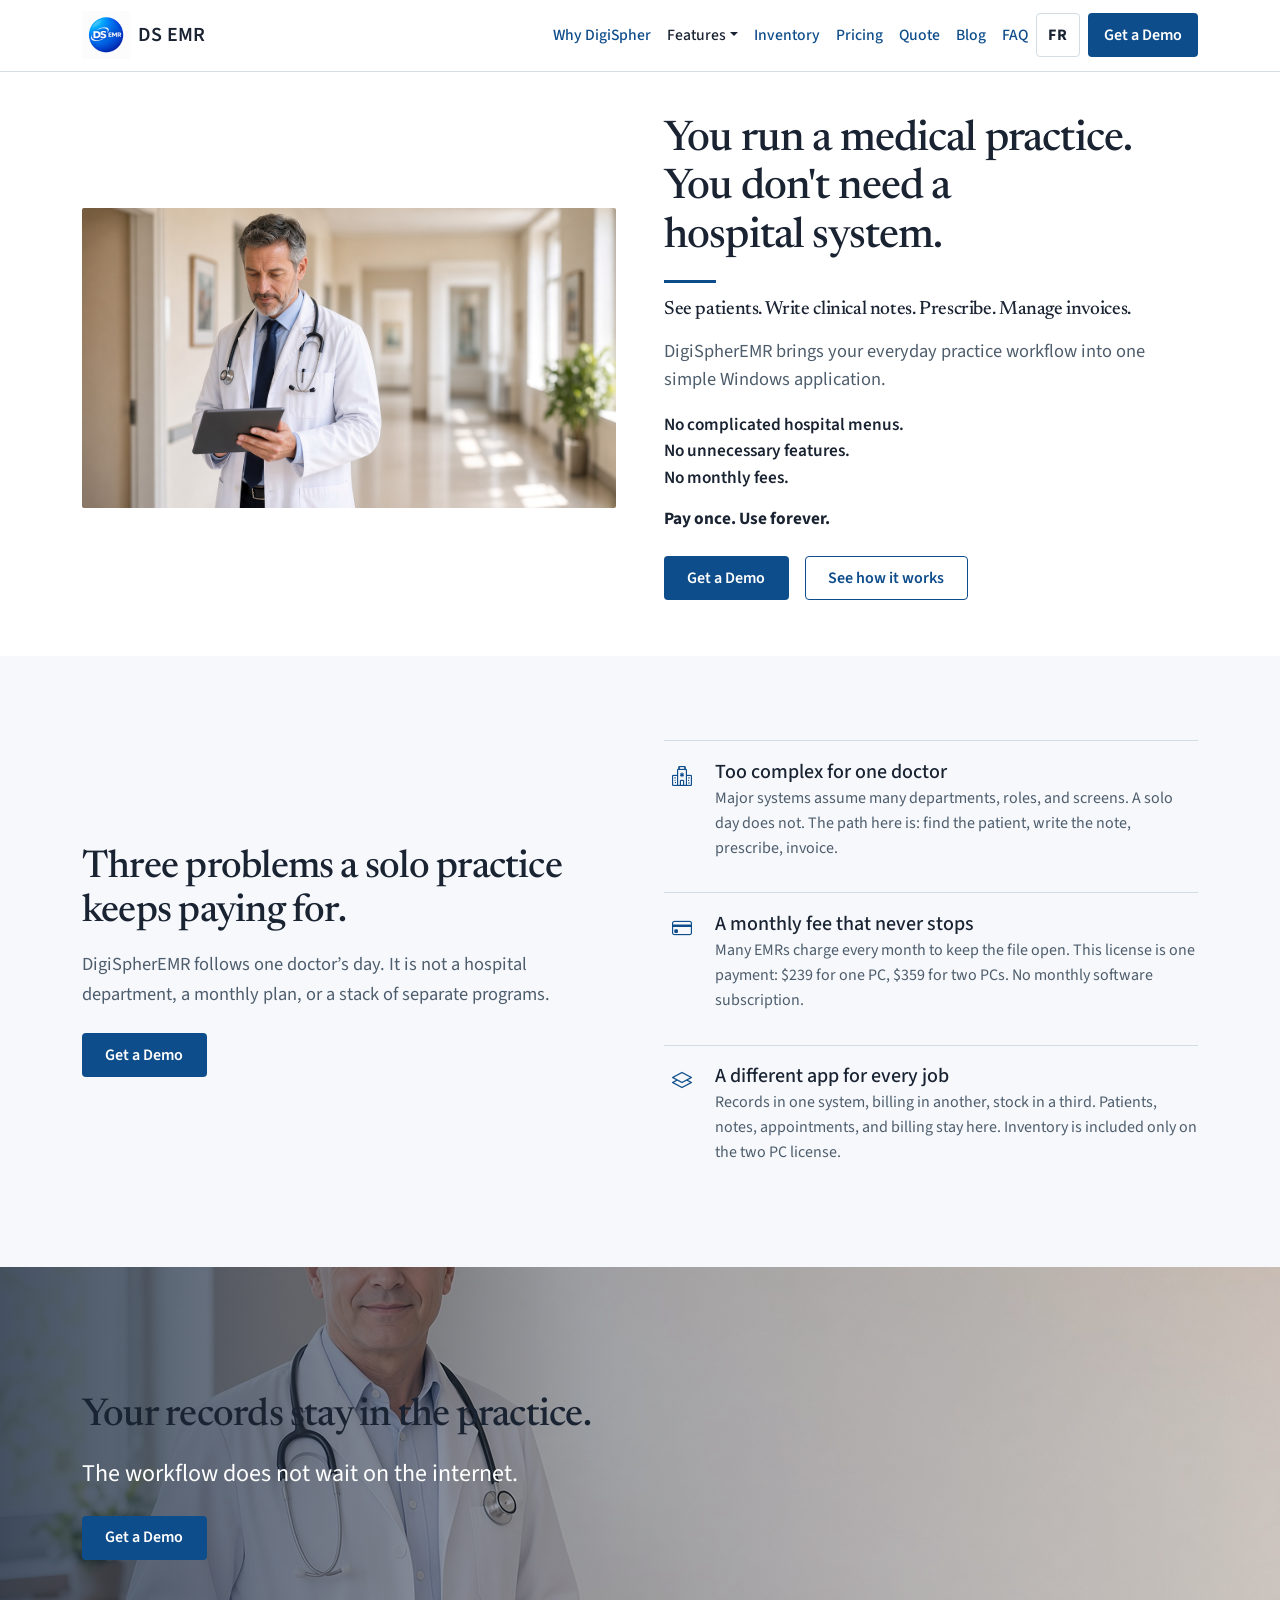
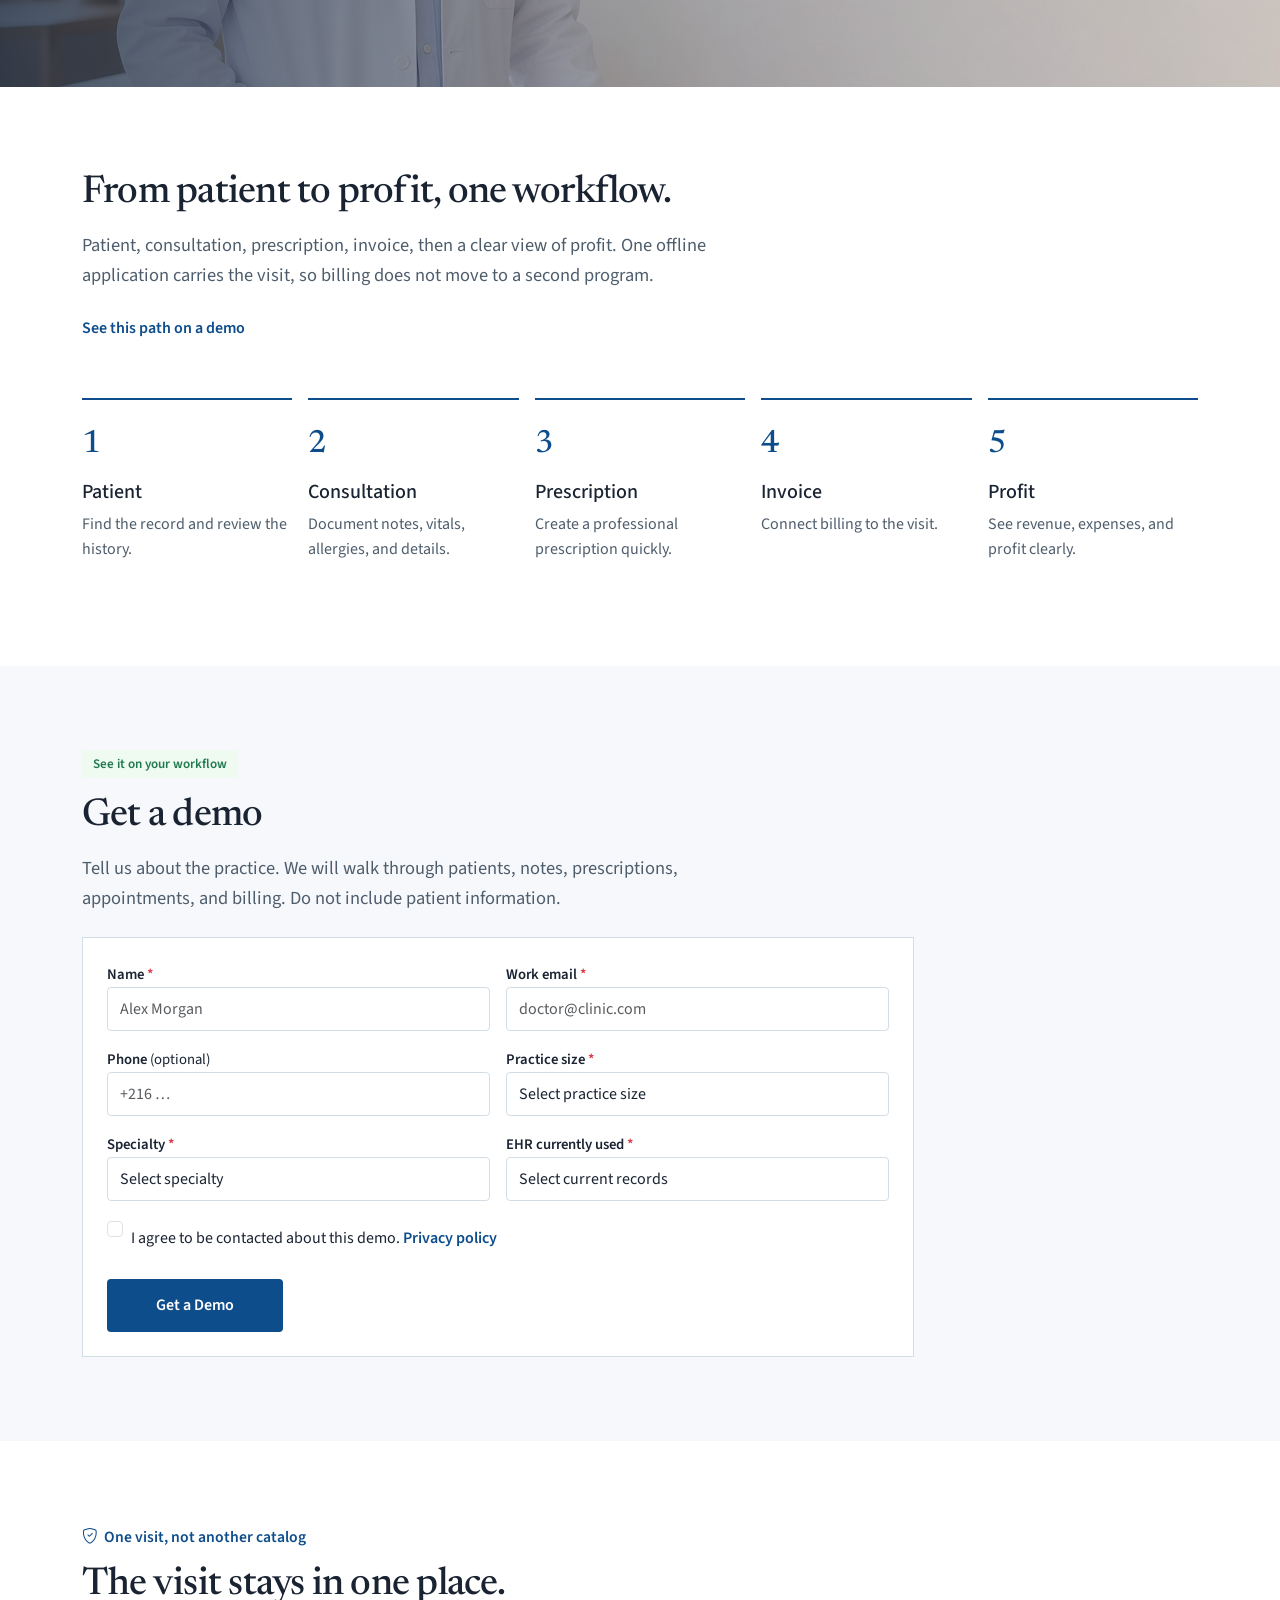
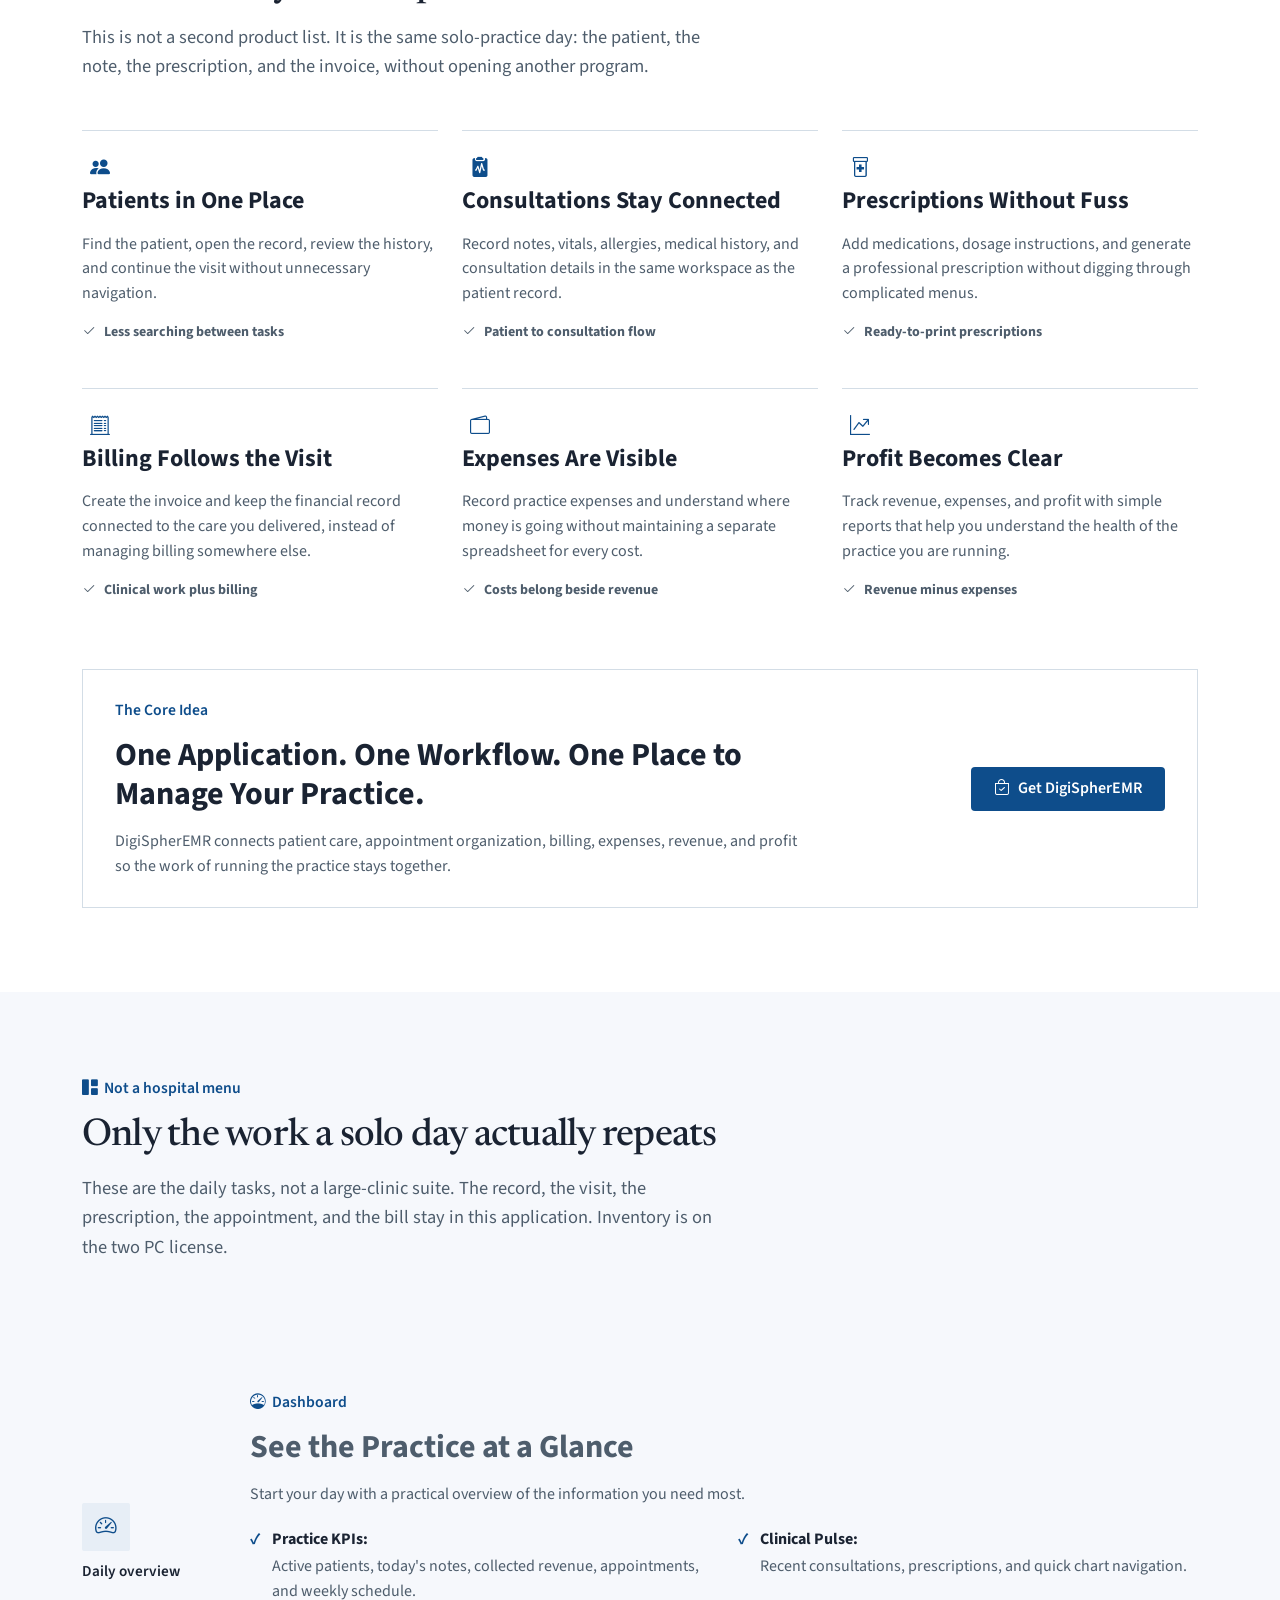
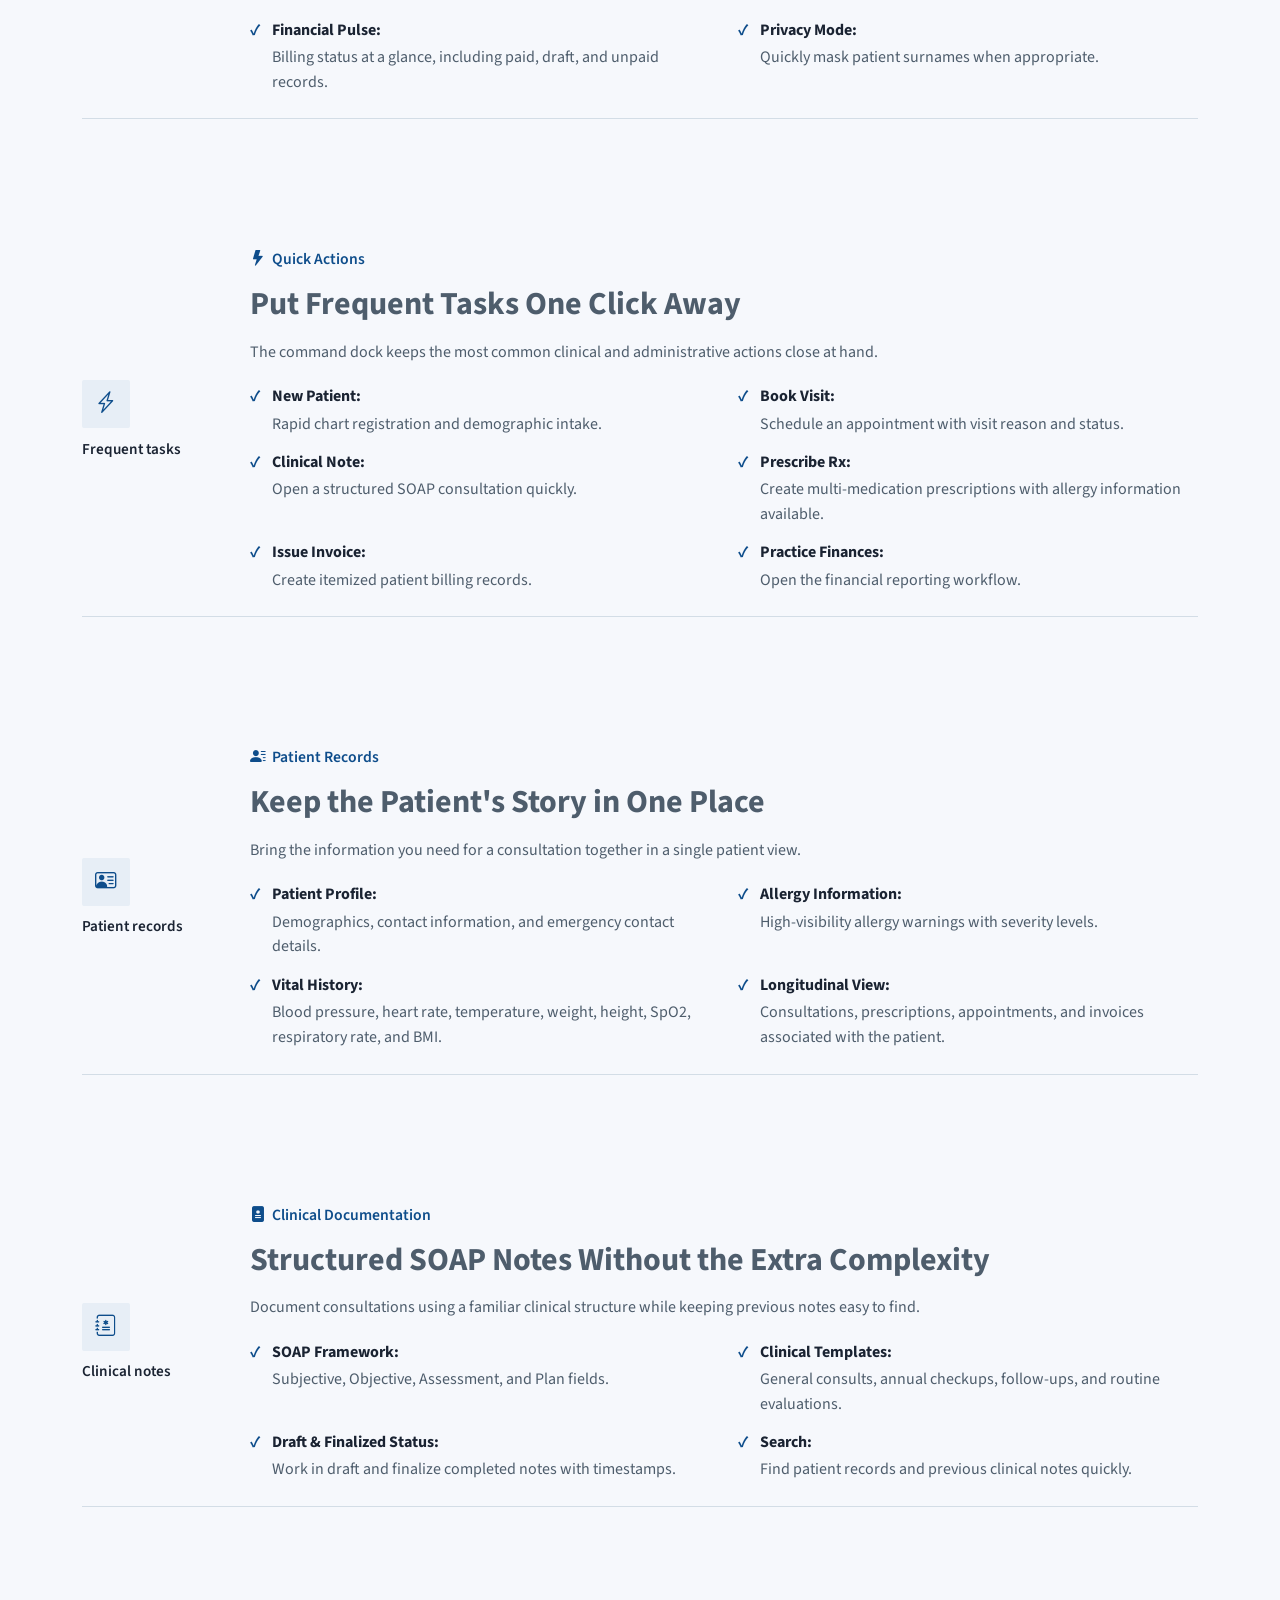
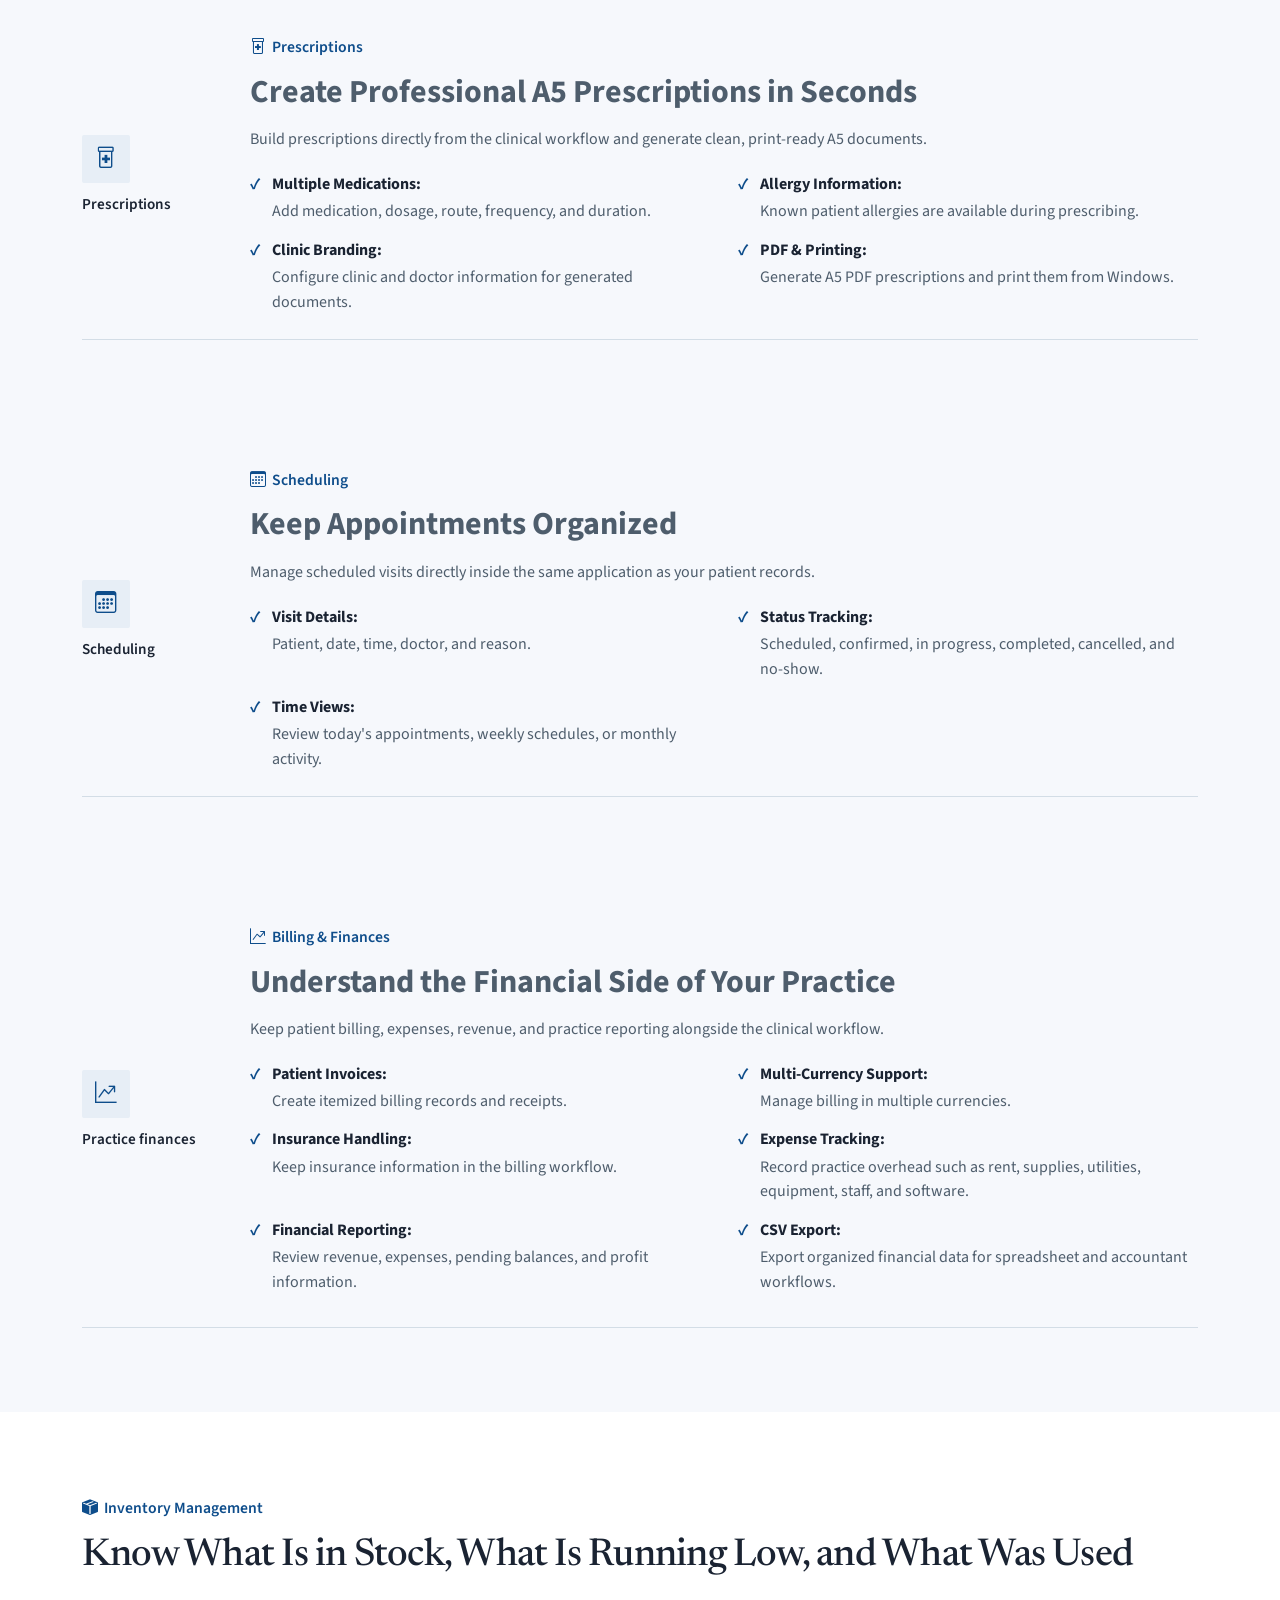
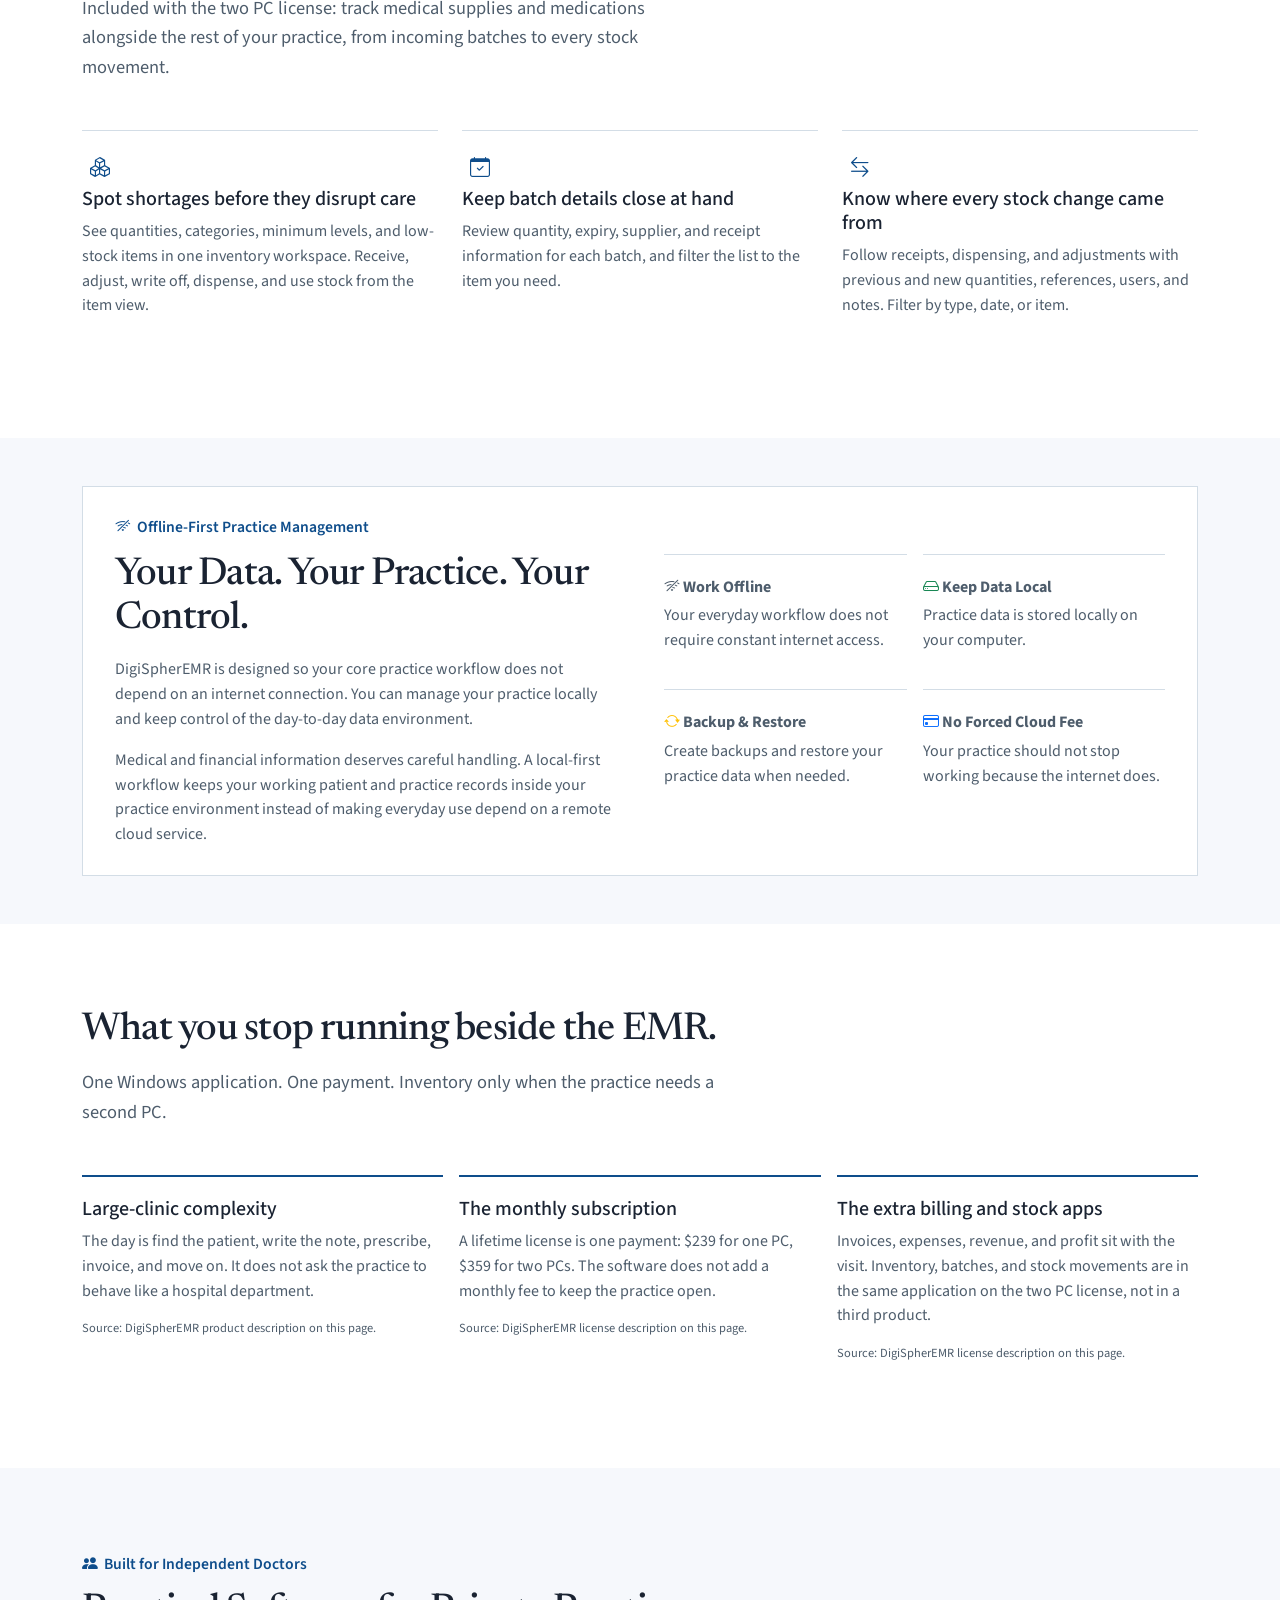
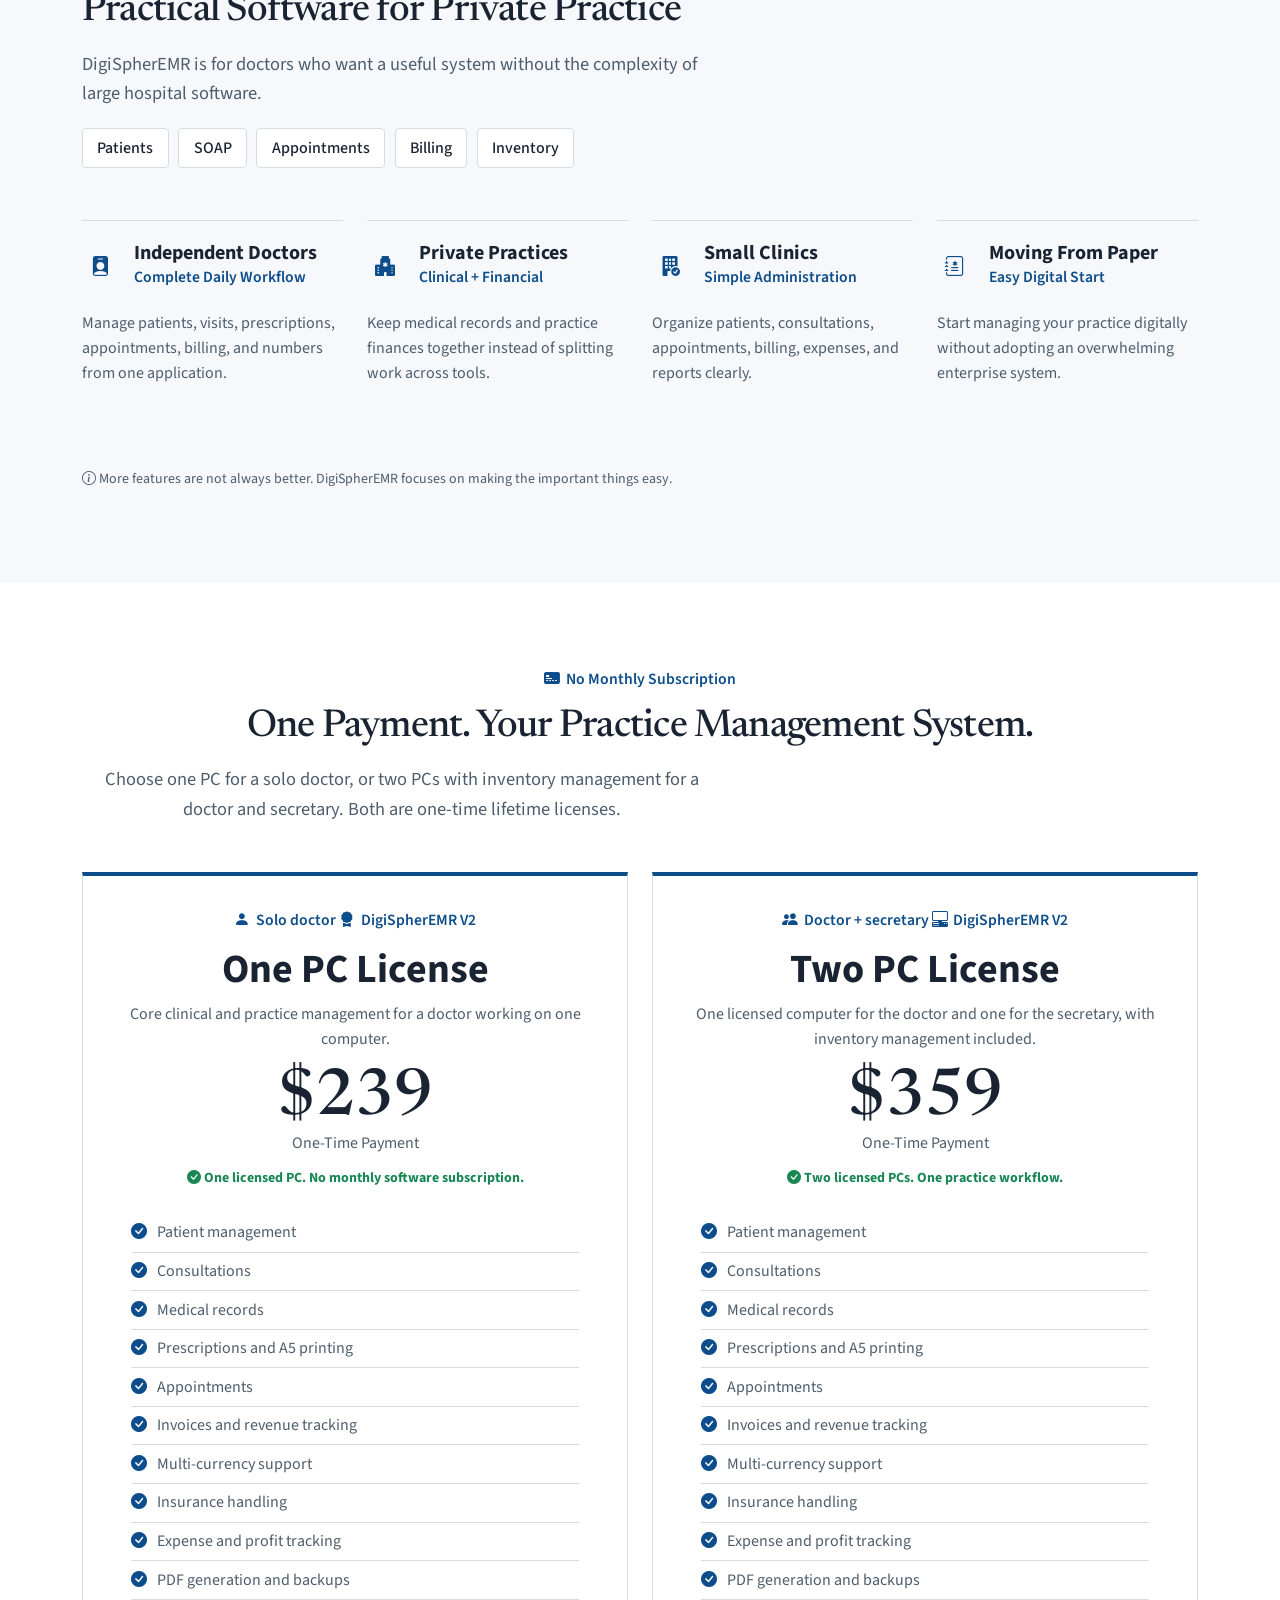
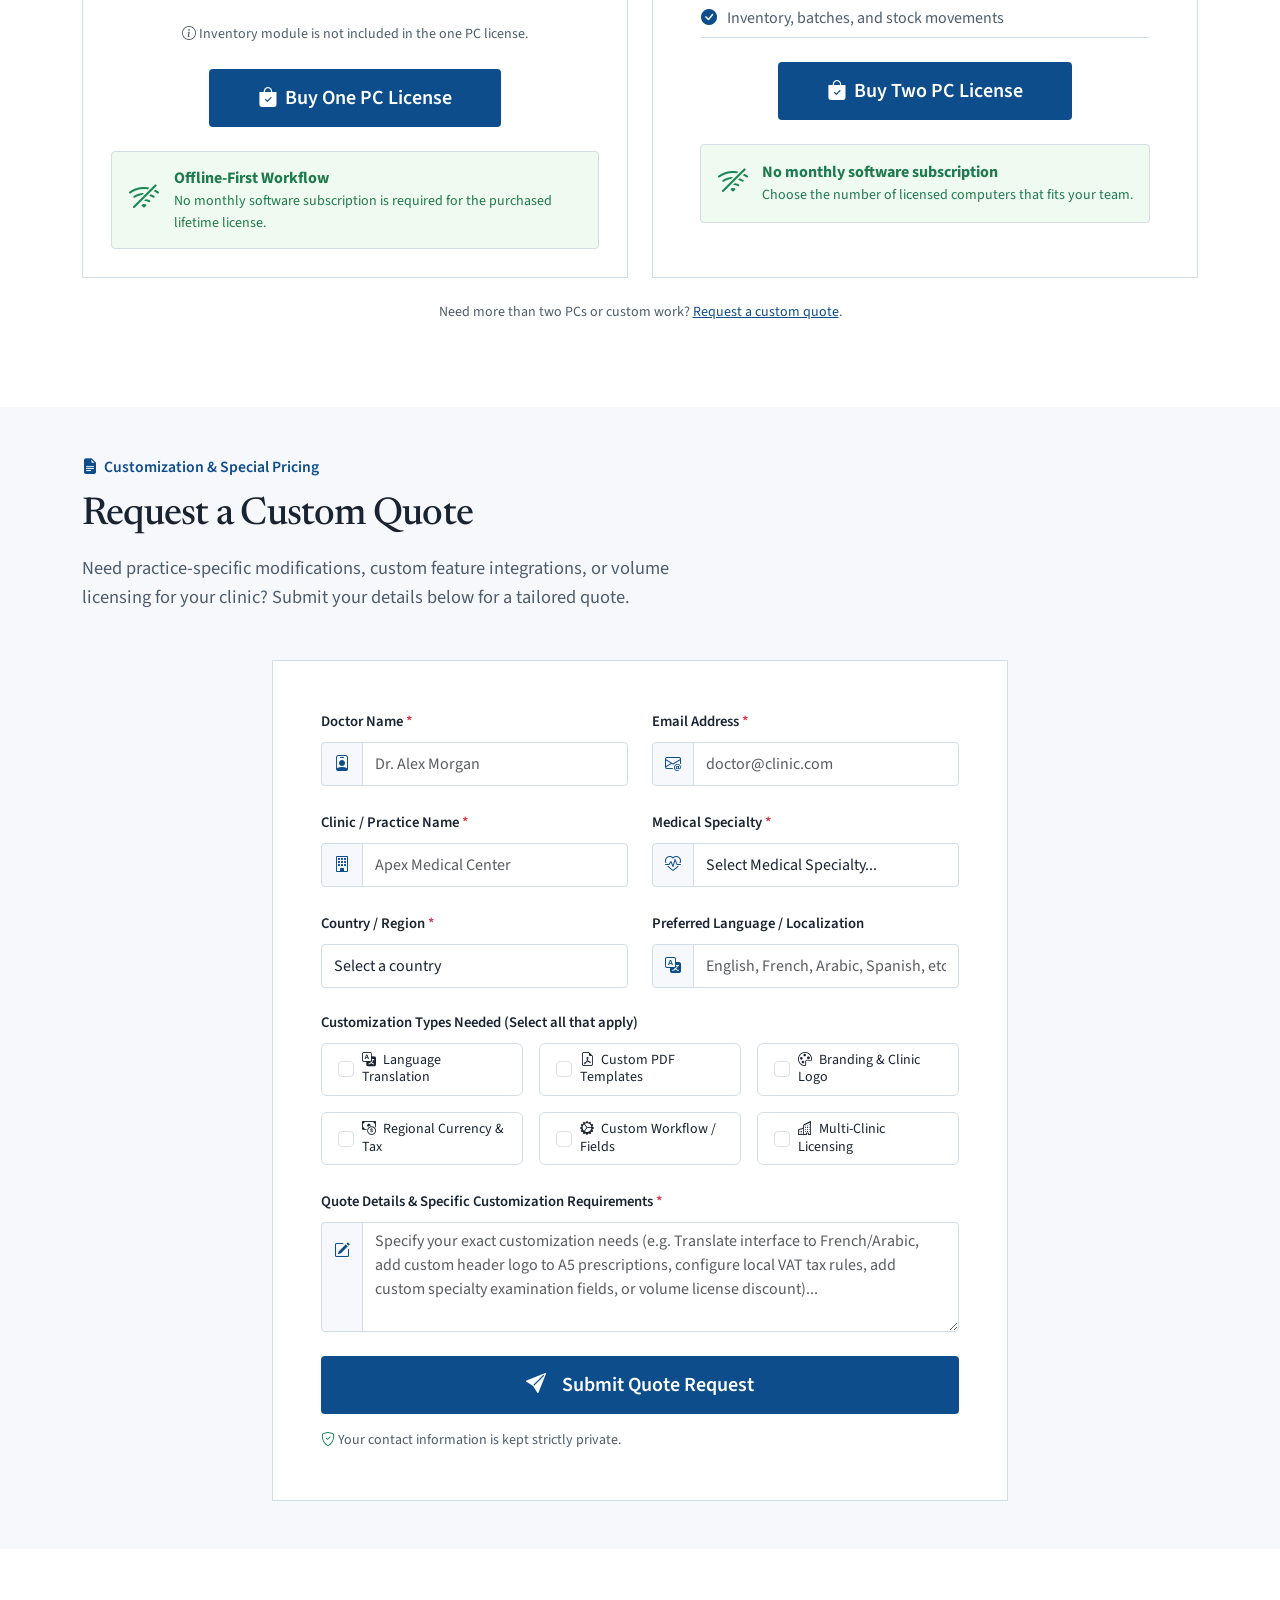
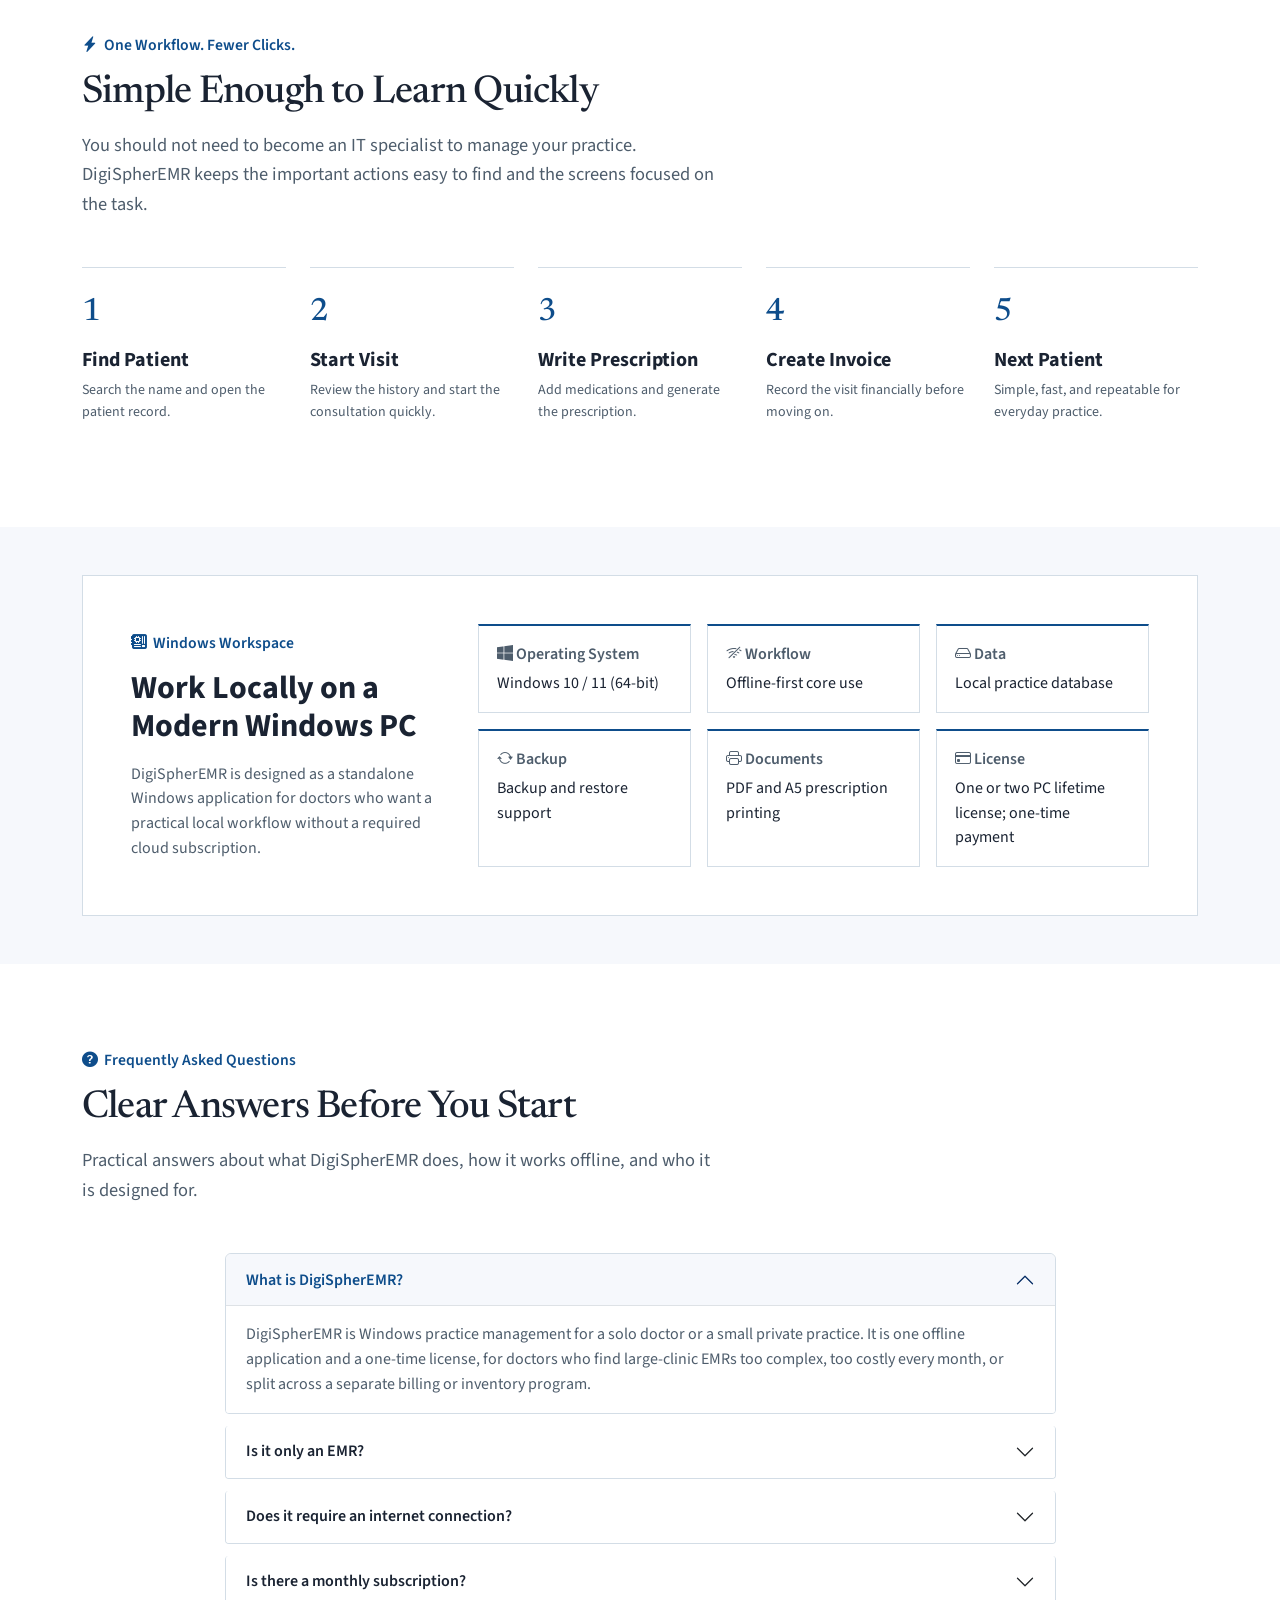
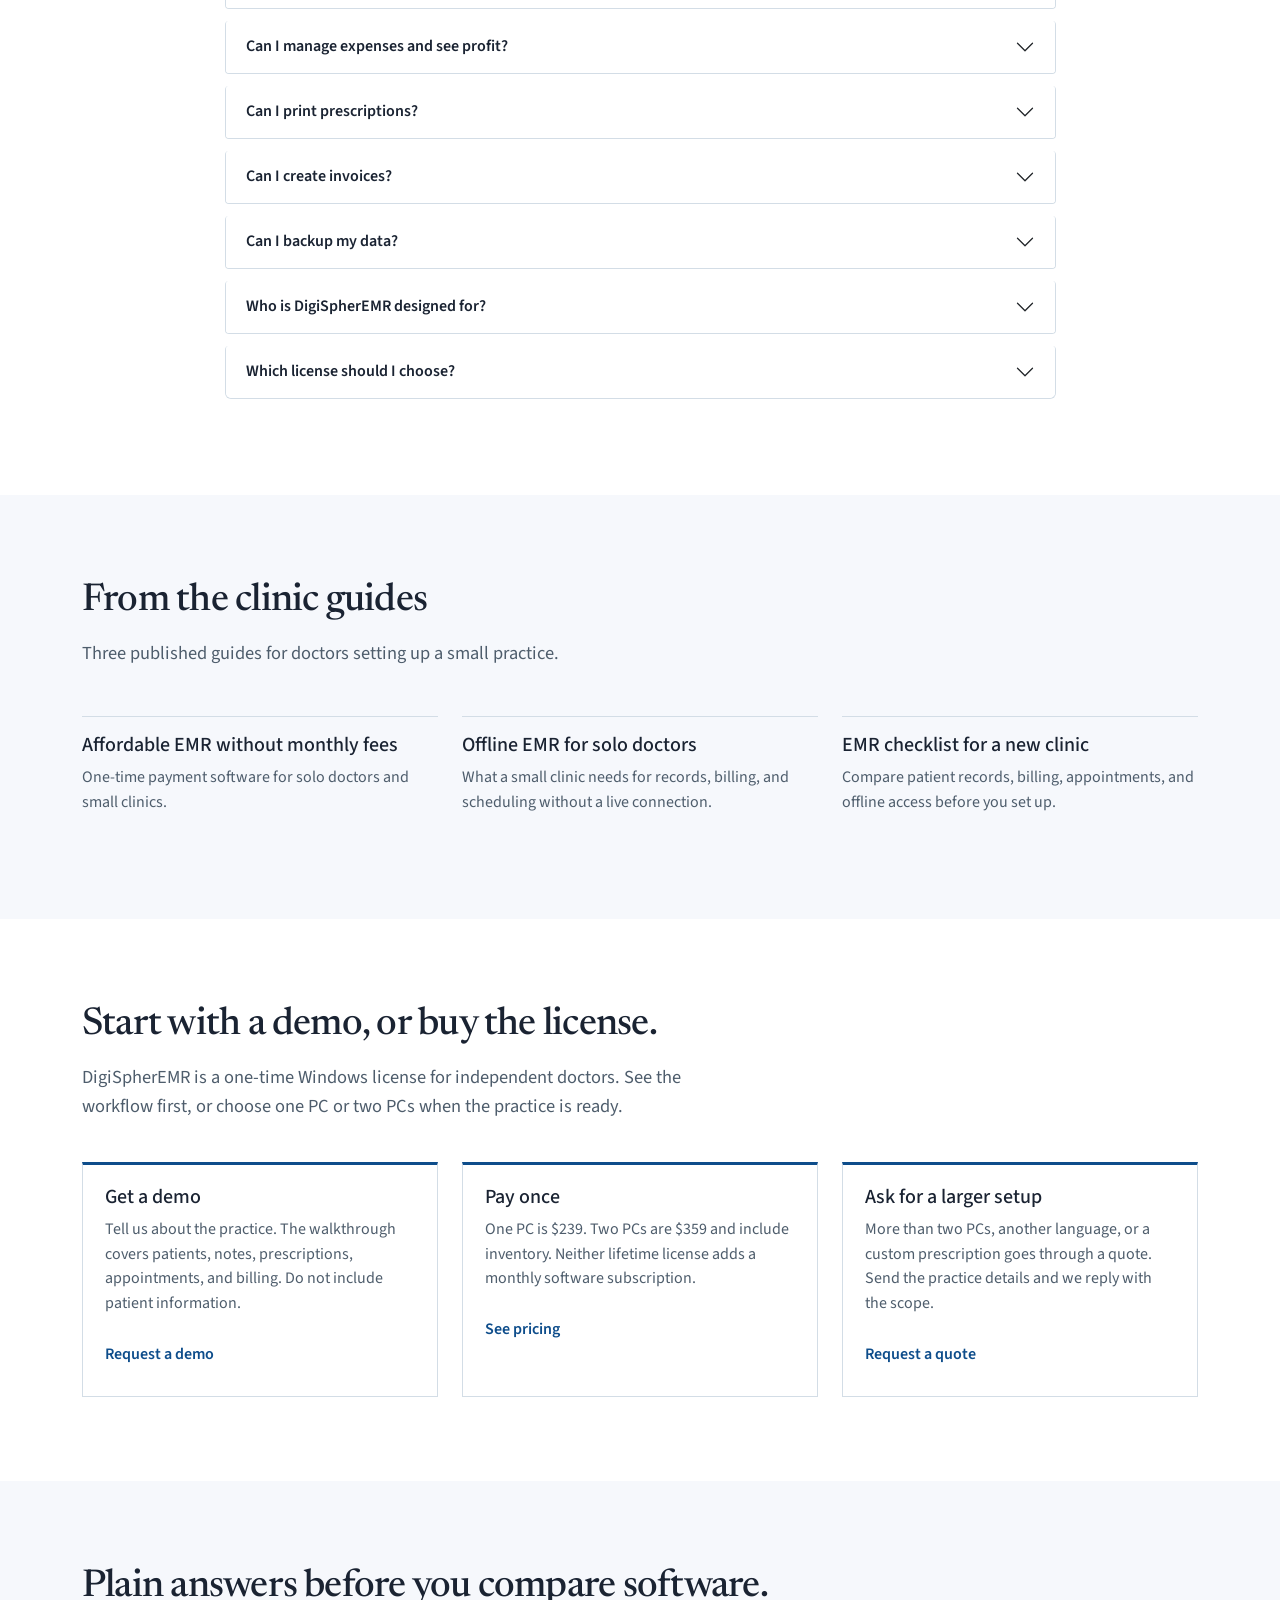
==== commit ae1437fa: "improvement style and content" ====
--- a/index.html
+++ b/index.html
@@ -10,7 +10,7 @@
   <title>DigiSpherEMR V2 | Simple Offline-First Practice Management for Doctors
   </title>
   <meta name="description"
-    content="DigiSpherEMR V2 is offline-first Windows practice management for independent doctors. One PC is $239. Two PCs are $359 and include inventory. No monthly subscription.">
+    content="Solo doctors often outgrow a complex large-clinic EMR, a monthly fee, and separate apps for records, billing, and inventory. DigiSpherEMR is one offline Windows application. One PC is $239. Two PCs are $359 and include inventory.">
   <meta name="author" content="DigiSpher Health Systems">
   <meta name="robots" content="index, follow">
   <link rel="canonical" href="https://ds-emr.digispher.online/">
@@ -45,7 +45,7 @@
   <meta property="og:url" content="https://ds-emr.digispher.online/">
   <meta property="og:title" content="DigiSpherEMR V2 - Offline practice management from $239">
   <meta property="og:description"
-    content="Patient records, appointments, prescriptions, billing, and finances in one offline-first Windows application. One PC is $239. Two PCs are $359 and include inventory.">
+    content="For solo doctors who do not want a large-clinic EMR, a monthly fee, or a separate app for billing and inventory. One offline Windows application. One PC is $239. Two PCs are $359 and include inventory.">
   <meta property="og:image" content="https://ds-emr.digispher.online/assets/images/hero-exam-room.jpg">
   <meta property="og:image:alt" content="Male physician reviewing a tablet in a bright clinic hallway">
 
@@ -54,7 +54,7 @@
   <meta name="twitter:url" content="https://ds-emr.digispher.online/">
   <meta name="twitter:title" content="DigiSpherEMR V2 - Simple Practice Management for Doctors">
   <meta name="twitter:description"
-    content="Offline-first Windows practice management. One PC is $239. Two PCs are $359 and include inventory. No monthly subscription.">
+    content="A simpler alternative to a large-clinic EMR and to paying for separate billing and inventory apps. One PC is $239. Two PCs are $359 and include inventory. No monthly subscription.">
   <meta name="twitter:image" content="https://ds-emr.digispher.online/assets/images/hero-exam-room.jpg">
 
   <link rel="icon" href="assets/images/favicon.svg" type="image/svg+xml">
@@ -80,7 +80,7 @@
   <link rel="stylesheet" href="https://cdn.jsdelivr.net/npm/bootstrap-icons@1.11.3/font/bootstrap-icons.min.css">
 
   <!-- Custom DigiSphere Stylesheet -->
-  <link rel="stylesheet" href="assets/css/style.css">
+  <link rel="stylesheet" href="assets/css/style.min.css">
 
   <!-- Schema.org JSON-LD Structured Data for SEO -->
   <script type="application/ld+json">
@@ -175,7 +175,7 @@
             "name": "What is DigiSpherEMR?",
             "acceptedAnswer": {
               "@type": "Answer",
-              "text": "DigiSpherEMR is a practice management application that combines medical records and everyday practice management in one system."
+              "text": "DigiSpherEMR is Windows practice management for a solo doctor or a small private practice. It is one offline application and a one-time license, for doctors who find large-clinic EMRs too complex, too costly every month, or split across a separate billing or inventory program."
             }
           },
           {
@@ -183,7 +183,7 @@
             "name": "Is it only an EMR?",
             "acceptedAnswer": {
               "@type": "Answer",
-              "text": "No. DigiSpherEMR combines clinical management with practice management, including appointments, billing, expenses, revenue, and profit tracking."
+              "text": "No. The clinical record, appointments, and billing stay in the same application, so the practice does not need a second billing system. Inventory is included only on the two PC license."
             }
           },
           {
@@ -239,7 +239,7 @@
             "name": "Who is DigiSpherEMR designed for?",
             "acceptedAnswer": {
               "@type": "Answer",
-              "text": "It is designed primarily for independent doctors, private practices, and small clinics looking for a simple practice management solution."
+              "text": "Independent doctors and small private practices that find large-clinic EMRs too complex, too expensive every month, or split across several programs."
             }
           },
           {
@@ -270,6 +270,7 @@
         </a>
 
         <div class="d-flex align-items-center order-lg-last gap-2 ms-auto">
+          <a class="px-lang" href="fr.html" hreflang="fr" lang="fr" aria-label="Français">FR</a>
           <a href="#requestDemo" class="px-btn px-header-cta">Get a Demo</a>
           <button class="px-menu" type="button" data-bs-toggle="collapse"
             data-bs-target="#navbarContent" aria-controls="navbarContent" aria-expanded="false"
@@ -314,8 +315,11 @@
             </div>
           </div>
           <div class="col-lg-6 order-1 order-lg-2 px-hero-copy">
-            <h1>Fast practice management that stays simple the more you use it.</h1>
-            <h2 class="mt-3">Offline-first EMR and practice management for independent doctors. One payment. No monthly subscription.</h2>
+            <h1>You run a medical practice.<br>You don't need a hospital&nbsp;system.</h1>
+            <h2 class="mt-3">See patients. Write clinical notes. Prescribe. Manage invoices.</h2>
+            <p class="px-hero-lead">DigiSpherEMR brings your everyday practice workflow into one simple Windows application.</p>
+            <p class="px-hero-nos">No complicated hospital menus.<br>No unnecessary features.<br>No monthly fees.</p>
+            <p class="px-hero-own">Pay once. Use forever.</p>
             <div class="d-flex flex-column flex-sm-row gap-3 mt-4">
               <a href="#requestDemo" class="px-btn">Get a Demo</a>
               <a href="#workflow" class="px-btn-soft">See how it works</a>
@@ -329,26 +333,26 @@
       <div class="container-xl">
         <div class="row align-items-center g-5">
           <div class="col-lg-6">
-            <h2 id="offlineHeading" class="px-title">One application. One workflow. One place to manage your practice.</h2>
-            <p class="px-lead">DigiSpherEMR connects patient care, appointments, billing, expenses, revenue, and profit so the work of running the practice stays together. The two PC license also adds inventory.</p>
+            <h2 id="offlineHeading" class="px-title">Three problems a solo practice keeps paying for.</h2>
+            <p class="px-lead">DigiSpherEMR follows one doctor’s day. It is not a hospital department, a monthly plan, or a stack of separate programs.</p>
             <a href="#requestDemo" class="px-btn mt-2">Get a Demo</a>
           </div>
           <div class="col-lg-6">
             <div class="px-point-list">
               <article class="px-card">
-                <div class="px-icon" aria-hidden="true"><i class="bi bi-wifi-off"></i></div>
-                <h3 class="h5">Offline-first</h3>
-                <p class="mb-0">Patients, notes, prescriptions, and billing do not wait on a connection.</p>
+                <div class="px-icon" aria-hidden="true"><i class="bi bi-hospital"></i></div>
+                <h3 class="h5">Too complex for one doctor</h3>
+                <p class="mb-0">Major systems assume many departments, roles, and screens. A solo day does not. The path here is: find the patient, write the note, prescribe, invoice.</p>
               </article>
               <article class="px-card">
-                <div class="px-icon" aria-hidden="true"><i class="bi bi-pc-display"></i></div>
-                <h3 class="h5">One Windows application</h3>
-                <p class="mb-0">The clinical day and the practice numbers stay in the same place.</p>
+                <div class="px-icon" aria-hidden="true"><i class="bi bi-credit-card"></i></div>
+                <h3 class="h5">A monthly fee that never stops</h3>
+                <p class="mb-0">Many EMRs charge every month to keep the file open. This license is one payment: $239 for one PC, $359 for two PCs. No monthly software subscription.</p>
               </article>
               <article class="px-card">
-                <div class="px-icon" aria-hidden="true"><i class="bi bi-hdd"></i></div>
-                <h3 class="h5">Local records</h3>
-                <p class="mb-0">Everyday practice data stays on the computers in the practice.</p>
+                <div class="px-icon" aria-hidden="true"><i class="bi bi-layers"></i></div>
+                <h3 class="h5">A different app for every job</h3>
+                <p class="mb-0">Records in one system, billing in another, stock in a third. Patients, notes, appointments, and billing stay here. Inventory is included only on the two PC license.</p>
               </article>
             </div>
           </div>
@@ -371,8 +375,8 @@
       <div class="container-xl">
         <div class="mb-5">
           <h2 id="workflowHeading" class="px-title">From patient to profit, one workflow.</h2>
-          <p class="px-lead">Patient, consultation, prescription, invoice, then a clear view of profit. The same offline application carries each step.</p>
-          <a class="px-text-link" href="#featureModules">See the features</a>
+          <p class="px-lead">Patient, consultation, prescription, invoice, then a clear view of profit. One offline application carries the visit, so billing does not move to a second program.</p>
+          <a class="px-text-link" href="#requestDemo">See this path on a demo</a>
         </div>
         <div class="row g-3">
           <div class="col-6 col-lg">
@@ -490,12 +494,12 @@
 
         <div class="mb-5">
           <span class="px-eyebrow badge-offline mb-2">
-            <i class="bi bi-shield-check"></i> Simple Practice Management
+            <i class="bi bi-shield-check"></i> One visit, not another catalog
           </span>
-          <h2 id="practiceHeading" class="section-title">Everything Your Practice Needs. Without the Complexity.</h2>
+          <h2 id="practiceHeading" class="section-title">The visit stays in one place.</h2>
           <p class="section-subtitle">
-            Your practice already has enough to manage. DigiSpherEMR brings the clinical work and the business work
-            into one clear workflow, so you do not need several apps, spreadsheets, and disconnected systems.
+            This is not a second product list. It is the same solo-practice day: the patient, the note, the prescription,
+            and the invoice, without opening another program.
           </p>
         </div>
 
@@ -614,11 +618,11 @@
       <div class="container-xl">
 
         <div class="mb-5">
-          <span class="px-eyebrow mb-2"><i class="bi bi-grid-1x2-fill"></i> Complete Practice Suite</span>
-          <h2 id="featuresHeading" class="section-title">Everything You Need for the Daily Workflow</h2>
+          <span class="px-eyebrow mb-2"><i class="bi bi-grid-1x2-fill"></i> Not a hospital menu</span>
+          <h2 id="featuresHeading" class="section-title">Only the work a solo day actually repeats</h2>
           <p class="section-subtitle">
-            The product is designed around the tasks independent practitioners repeat every day — with the clinical and
-            administrative workflow kept in one application.
+            These are the daily tasks, not a large-clinic suite. The record, the visit, the prescription, the appointment,
+            and the bill stay in this application. Inventory is on the two PC license.
           </p>
         </div>
 
@@ -891,16 +895,13 @@
     <section class="px-section" id="contrast" aria-labelledby="contrastHeading">
       <div class="container-xl">
         <div class="mb-5">
-          <h2 id="contrastHeading" class="px-title">Still stitching the practice together by hand?</h2>
-          <p class="px-lead">DigiSpherEMR keeps the daily work in one Windows application, with a one-time license.</p>
+          <h2 id="contrastHeading" class="px-title">What you stop running beside the EMR.</h2>
+          <p class="px-lead">One Windows application. One payment. Inventory only when the practice needs a second PC.</p>
         </div>
         <div class="row g-3">
-          <div class="col-md-6 col-xl-4"><div class="px-card px-warn"><h3 class="h5">Monthly subscriptions</h3><p>A lifetime license is one payment. The software does not add a monthly fee to keep the practice open.</p><span class="px-source">Source: DigiSpherEMR license description on this page.</span></div></div>
-          <div class="col-md-6 col-xl-4"><div class="px-card px-warn"><h3 class="h5">Cloud outages</h3><p>Everyday records, notes, and billing are designed to work without a constant internet connection.</p><span class="px-source">Source: DigiSpherEMR product description on this page.</span></div></div>
-          <div class="col-md-6 col-xl-4"><div class="px-card px-warn"><h3 class="h5">Billing in a spreadsheet</h3><p>Invoices, expenses, revenue, and profit sit beside the visit instead of in a second workbook.</p><span class="px-source">Source: DigiSpherEMR product description on this page.</span></div></div>
-          <div class="col-md-6 col-xl-4"><div class="px-card px-warn"><h3 class="h5">Stock tracked elsewhere</h3><p>The two PC license includes inventory, batches, and stock movements in the same application.</p><span class="px-source">Source: DigiSpherEMR two PC license description on this page.</span></div></div>
-          <div class="col-md-6 col-xl-4"><div class="px-card px-warn"><h3 class="h5">Paper charts</h3><p>Patient details, SOAP notes, and prescriptions stay in one record you can search and print.</p><span class="px-source">Source: DigiSpherEMR product description on this page.</span></div></div>
-          <div class="col-md-6 col-xl-4"><div class="px-card px-warn"><h3 class="h5">Hospital-sized software</h3><p>The screens follow a private-practice day: find the patient, write the note, prescribe, invoice, and move on.</p><span class="px-source">Source: DigiSpherEMR product description on this page.</span></div></div>
+          <div class="col-md-6 col-xl-4"><div class="px-card px-warn"><h3 class="h5">Large-clinic complexity</h3><p>The day is find the patient, write the note, prescribe, invoice, and move on. It does not ask the practice to behave like a hospital department.</p><span class="px-source">Source: DigiSpherEMR product description on this page.</span></div></div>
+          <div class="col-md-6 col-xl-4"><div class="px-card px-warn"><h3 class="h5">The monthly subscription</h3><p>A lifetime license is one payment: $239 for one PC, $359 for two PCs. The software does not add a monthly fee to keep the practice open.</p><span class="px-source">Source: DigiSpherEMR license description on this page.</span></div></div>
+          <div class="col-md-6 col-xl-4"><div class="px-card px-warn"><h3 class="h5">The extra billing and stock apps</h3><p>Invoices, expenses, revenue, and profit sit with the visit. Inventory, batches, and stock movements are in the same application on the two PC license, not in a third product.</p><span class="px-source">Source: DigiSpherEMR license description on this page.</span></div></div>
         </div>
       </div>
     </section>
@@ -1559,9 +1560,7 @@
                 <div id="collapseOne" class="accordion-collapse collapse show" aria-labelledby="headingOne"
                   data-bs-parent="#faqAccordion">
                   <div class="accordion-body">
-                    DigiSpherEMR is a practice management application that combines medical records and everyday
-                    practice
-                    management in one system.
+                    DigiSpherEMR is Windows practice management for a solo doctor or a small private practice. It is one offline application and a one-time license, for doctors who find large-clinic EMRs too complex, too costly every month, or split across a separate billing or inventory program.
                   </div>
                 </div>
               </div>
@@ -1576,8 +1575,7 @@
                 <div id="collapseTwo" class="accordion-collapse collapse" aria-labelledby="headingTwo"
                   data-bs-parent="#faqAccordion">
                   <div class="accordion-body">
-                    No. DigiSpherEMR combines clinical management with practice management, including appointments,
-                    billing, expenses, revenue, and profit tracking.
+                    No. The clinical record, appointments, and billing stay in the same application, so the practice does not need a second billing system. Inventory is included only on the two PC license.
                   </div>
                 </div>
               </div>
@@ -1685,8 +1683,7 @@
                 <div id="collapseNine" class="accordion-collapse collapse" aria-labelledby="headingNine"
                   data-bs-parent="#faqAccordion">
                   <div class="accordion-body">
-                    It is designed primarily for independent doctors, private practices, and small clinics looking for a
-                    simple practice management solution.
+                    Independent doctors and small private practices that find large-clinic EMRs too complex, too expensive every month, or split across several programs.
                   </div>
                 </div>
               </div>
@@ -2037,7 +2034,7 @@
     crossorigin="anonymous"></script>
 
   <!-- Custom DigiSphere Application Logic -->
-  <script src="assets/js/main.js"></script>
+  <script src="assets/js/main.min.js"></script>
   <!--Start of Tawk.to Script-->
   <script type="text/javascript">
   var Tawk_API=Tawk_API||{}, Tawk_LoadStart=new Date();
--- a/assets/css/style.min.css
+++ b/assets/css/style.min.css
@@ -0,0 +1 @@
+:root,body.home-praxis{--ink: #1a2332;--muted: #4e5d6c;--brand: #0e4d8b;--brand-strong: #0b3d6e;--surface: #ffffff;--soft: #ffffff;--band: #f6f8fc;--line: #d3dde6;--success: #1f7a4d;--success-soft: #effaf0;--danger: #b42318;--radius: 4px;--space-section: 5.25rem;--font-serif: "Newsreader", Georgia, serif;--font-sans: "Source Sans 3", "Segoe UI", sans-serif;--px-ink: var(--ink);--px-muted: var(--muted);--px-orange: var(--brand);--px-orange-dark: var(--brand-strong);--px-line: var(--line);--px-surface: var(--surface);--px-soft: #f2f5f7;--px-band: var(--band)}html[data-theme=dark] body.home-praxis{--ink: #e7eef6;--muted: #b7c6d6;--brand: #8eb7e8;--brand-strong: #d6e6f8;--surface: #132433;--soft: #0d1b28;--band: #102232;--line: #26384a;--success: #8fd9a8;--success-soft: #143026;--danger: #f0a0a0;--px-ink: var(--ink);--px-muted: var(--muted);--px-orange: var(--brand);--px-orange-dark: var(--brand-strong);--px-line: var(--line);--px-surface: var(--surface);--px-soft: var(--band);--px-band: var(--band)}body.home-praxis{font-family:var(--font-sans);background:var(--soft);color:var(--muted);line-height:1.55}body.home-praxis h1,body.home-praxis h2{font-family:var(--font-serif);font-weight:500;letter-spacing:-.02em;color:var(--ink);line-height:1.15}body.home-praxis h3,body.home-praxis h4,body.home-praxis h5,body.home-praxis h6,body.home-praxis .navbar-wordmark,body.home-praxis .nav-link-sphere,body.home-praxis .px-btn,body.home-praxis .btn,body.home-praxis button{font-family:var(--font-sans)}body.home-praxis a{color:var(--brand)}body.home-praxis :focus-visible{outline:2px solid var(--brand);outline-offset:2px}.px-skip{position:fixed;left:1rem;top:.75rem;z-index:2000;transform:translateY(-150%);background:var(--brand);color:#fff;padding:.65rem 1rem;border-radius:var(--radius);font-weight:600;text-decoration:none}.px-skip:focus{transform:none;color:#fff}.px-header{position:sticky;top:0;z-index:1040;background:var(--surface);border-bottom:1px solid var(--line)}body.home-praxis .navbar-sphere{position:relative;background:transparent;border:0;box-shadow:none;padding:.4rem 0}.navbar-wordmark{color:var(--ink);font-weight:600;letter-spacing:.01em}.navbar-brand img{height:48px;width:auto;object-fit:contain}.nav-link-sphere,button.nav-link-sphere{color:var(--ink);font-weight:500;font-size:.98rem;background:transparent;border:0;white-space:nowrap;padding:.45rem .6rem}.nav-link-sphere:hover,.nav-link-sphere:focus,button.nav-link-sphere:hover,button.nav-link-sphere:focus,.dropdown-item:hover,.dropdown-item:focus{color:var(--brand);background:transparent}.dropdown-menu{border:1px solid var(--line);border-radius:var(--radius);box-shadow:none;padding:.35rem;background:var(--surface)}.dropdown-item{color:var(--ink);border-radius:2px;font-weight:500}.px-menu{display:none;width:44px;height:44px;border:0;background:transparent;position:relative;flex:0 0 44px;color:var(--ink)}.px-menu span,.px-menu span:before,.px-menu span:after{content:"";position:absolute;left:11px;width:22px;height:2px;background:currentColor}.px-menu span{top:21px}.px-menu span:before{top:-7px}.px-menu span:after{top:7px}.px-btn,.px-btn-soft,.px-btn-light,.px-btn-line{display:inline-flex;align-items:center;justify-content:center;gap:.45rem;border-radius:var(--radius);font-weight:600;text-decoration:none;padding:.7rem 1.4rem;border:1px solid transparent;line-height:1.2;min-height:44px;box-shadow:none}.px-header-cta{white-space:nowrap;padding:.45rem .95rem}body.home-praxis a.px-lang{display:inline-flex;align-items:center;justify-content:center;flex:0 0 auto;min-width:44px;min-height:44px;padding:0 .55rem;border:1px solid var(--line);border-radius:var(--radius);background:var(--surface);color:var(--ink);font-weight:700;letter-spacing:.04em;text-decoration:none}body.home-praxis a.px-lang:hover,body.home-praxis a.px-lang:focus-visible{color:var(--brand);border-color:var(--brand)}body.home-praxis a.px-btn,body.home-praxis button.px-btn{background:var(--brand);color:#fff}html[data-theme=dark] body.home-praxis a.px-btn,html[data-theme=dark] body.home-praxis button.px-btn{color:#0d1b28}body.home-praxis a.px-btn:hover,body.home-praxis a.px-btn:focus-visible,body.home-praxis button.px-btn:hover,body.home-praxis button.px-btn:focus-visible{background:var(--brand-strong);color:#fff}html[data-theme=dark] body.home-praxis a.px-btn:hover,html[data-theme=dark] body.home-praxis a.px-btn:focus-visible,html[data-theme=dark] body.home-praxis button.px-btn:hover,html[data-theme=dark] body.home-praxis button.px-btn:focus-visible{color:#0d1b28}body.home-praxis a.px-btn-soft,body.home-praxis button.px-btn-soft{background:transparent;color:var(--brand);border-color:var(--brand)}body.home-praxis a.px-btn-soft:hover,body.home-praxis a.px-btn-soft:focus-visible,body.home-praxis button.px-btn-soft:hover,body.home-praxis button.px-btn-soft:focus-visible{background:var(--band);color:var(--brand)}body.home-praxis a.px-btn-light,body.home-praxis button.px-btn-light{background:#fff;color:#0e4d8b}body.home-praxis a.px-btn-light:hover,body.home-praxis a.px-btn-light:focus-visible,body.home-praxis button.px-btn-light:hover,body.home-praxis button.px-btn-light:focus-visible{background:#e7eef6;color:#0b3d6e}body.home-praxis a.px-btn-line,body.home-praxis button.px-btn-line{background:transparent;color:#fff;border-color:#fff}body.home-praxis .px-band-brand a.px-btn-line:hover,body.home-praxis .px-band-brand a.px-btn-line:focus-visible,body.home-praxis .px-band-brand button.px-btn-line:hover,body.home-praxis .px-band-brand button.px-btn-line:focus-visible{background:#fff;color:#0e4d8b;border-color:#fff}body.home-praxis a.px-pill{color:var(--ink)}body.home-praxis a.px-pill:hover,body.home-praxis a.px-pill:focus-visible{border-color:var(--brand);color:var(--brand)}body.home-praxis a.px-news-card,body.home-praxis a.px-news-card:hover{color:var(--muted);text-decoration:none}body.home-praxis a.px-news-card h3{color:var(--ink)}.px-kicker,.px-eyebrow{display:inline-flex;align-items:center;gap:.35rem;color:var(--brand);background:transparent;border:0;border-radius:0;font-size:.98rem;font-weight:600;letter-spacing:0;text-transform:none;padding:0 0 .35rem;box-shadow:none}.px-kicker{background:var(--success-soft);color:var(--success);border-radius:var(--radius);font-size:.82rem;padding:.25rem .7rem}.px-title,.section-title{font-size:clamp(1.9rem,3vw,2.65rem);margin-bottom:1rem}.px-lead,.section-subtitle,.px-prose{max-width:40rem;font-size:1.15rem;line-height:1.6;color:var(--muted)}.px-section,.feature-showcase-section,.offers-section,.quote-section,.quickstart-section,.faq-section{padding:var(--space-section) 0}.px-text-link{display:inline-flex;align-items:center;min-height:44px;font-weight:600;color:var(--brand);text-decoration:none}.px-text-link:hover{text-decoration:underline}.px-pill{display:inline-flex;align-items:center;border:1px solid var(--line);border-radius:var(--radius);padding:.4rem .9rem;margin:.25rem .4rem .25rem 0;background:var(--surface);color:var(--ink);text-decoration:none;font-weight:500}.px-pill:hover{border-color:var(--brand);color:var(--brand)}.px-source{display:block;margin-top:.75rem;font-size:.78rem;color:var(--muted)}.px-success{color:var(--success)}#offlineBenefits,#requestDemo,#featureModules,#dataControl,#targetAudience,#requestQuote,#techSpecs,#newsroom,#decisionGuides{background:var(--band)}#hero,#workflow,#practiceNeeds,#inventory,#contrast,#specialOffer,#quickStart,#faq,#startHere{background:var(--soft)}.px-hero{padding:2.75rem 0 3.5rem;background:var(--soft)}.px-hero-media{border-radius:2px;overflow:hidden}.px-hero-media img{display:block;width:100%;height:auto;aspect-ratio:16 / 9;object-fit:cover;object-position:center 22%}.px-hero-copy h1{font-size:clamp(2.15rem,3.3vw,3.05rem);line-height:1.08;max-width:15em}.px-hero-copy h1:after{content:"";display:block;width:3.25rem;height:3px;margin-top:1.15rem;background:var(--brand)}.px-hero-copy h2{font-family:var(--font-sans);font-size:1.2rem;font-weight:600;line-height:1.45;max-width:36rem;color:var(--ink)}.px-hero-lead{margin:1rem 0 0;max-width:38rem;font-size:1.15rem;line-height:1.55;color:var(--muted)}.px-hero-nos,.px-hero-own{margin:1.1rem 0 0;max-width:38rem;color:var(--ink);font-size:1.08rem;line-height:1.55;font-weight:600}.px-hero-own{margin-top:.85rem;font-weight:700}.px-band-photo{position:relative;color:#fff;min-height:420px;display:flex;align-items:center;background:#102036 center / cover no-repeat;background-image:url(../images/band-clinic.jpg)}.px-band-photo .px-band-overlay{position:absolute;inset:0;background:linear-gradient(90deg,#102036c7,#10203659 48%,#1020361f)}.px-band-photo .container-xl{position:relative;z-index:1}.px-band-photo h2,.px-band-photo p,.px-band-brand,.px-band-brand h2,.px-band-brand p{color:#fff}.px-band-brand{background:#0e4d8b;text-align:center;padding:5rem 0}.px-card{background:transparent;border:0;border-top:1px solid var(--line);border-radius:0;box-shadow:none;padding:1.25rem 0;height:auto;color:var(--muted)}.px-card h3,.px-card h4,.px-card h5{color:var(--ink)}#workflow .px-card{border-top:2px solid var(--brand)}.px-card--panel,#requestDemo .px-demo-form,#requestQuote .px-card,#techSpecs .px-card,#startHere .px-card,#decisionGuides .px-card,.px-card--offer{background:var(--surface);border:1px solid var(--line);border-radius:0;box-shadow:none;height:auto}#startHere .px-card,#decisionGuides .px-card{border-top:3px solid #0e4d8b;padding:1.25rem 1.35rem}.px-card--offer{border-top:4px solid #0e4d8b;padding:2rem 1.75rem 1.75rem;text-align:center;height:100%}.px-card--panel{padding:1.75rem 2rem}#requestDemo .px-demo-intro{max-width:40rem;margin-bottom:1.5rem}#requestDemo .px-demo-form{max-width:52rem;margin:0;padding:1.5rem}.px-news-card{display:block;color:var(--muted);text-decoration:none;padding-top:1rem}.px-news-card h3{color:var(--ink)}.px-warn{border-top:2px solid #0e4d8b}.px-num,.step-number-bubble{width:auto;height:auto;margin-bottom:.65rem;border-radius:0;background:transparent;color:var(--brand);font-family:var(--font-serif);font-size:2rem;font-weight:500;box-shadow:none;display:block}.px-icon,.feature-icon-orb,.audience-icon-orb{width:2.25rem;height:2.25rem;border-radius:0;background:transparent;color:var(--brand);box-shadow:none;font-size:1.25rem;display:inline-flex;align-items:center;justify-content:center}.px-point-list{display:flex;flex-direction:column;gap:.85rem}.px-point-list .px-card{display:grid;grid-template-columns:auto 1fr;column-gap:.95rem;align-items:start;padding:1.15rem 0}.px-point-list .px-icon{grid-row:1 / span 2;margin:0}.px-point-list h3{margin-bottom:.15rem}#featureModules .row.align-items-center{display:grid;grid-template-columns:8.5rem minmax(0,1fr);gap:1.25rem 2rem;align-items:start;max-width:72rem;margin:0 auto;padding:2rem 0;border-bottom:1px solid var(--line)}#featureModules .row.align-items-center>[class*=col-]{width:auto;max-width:none;padding:0}#featureModules .col-lg-6:has(.px-capability){order:-1!important}#featureModules .row.align-items-center>.col-lg-6:not(:has(.px-capability)){order:1!important;min-width:0}.px-capability{display:flex;flex-direction:column;align-items:flex-start;gap:.65rem;background:transparent;border:0;padding:0}.px-capability-mark{width:3rem;height:3rem;display:inline-flex;align-items:center;justify-content:center;font-size:1.35rem;border-radius:2px;background:#e7eef6;color:#0e4d8b}html[data-theme=dark] body.home-praxis .px-capability-mark{background:#1e3a5f;color:#d6e6f8}.px-capability p{margin:0;font-size:.95rem;font-weight:600;line-height:1.35;color:var(--ink)}.feature-check-list{display:grid;grid-template-columns:1fr 1fr;gap:.85rem 1.75rem;list-style:none;padding:0;margin:1.25rem 0 0}.feature-check-list li{position:relative;margin:0;padding:0 0 0 1.35rem;color:var(--muted)}.feature-check-list li:before{content:"\2713";position:absolute;left:0;top:0;color:var(--brand);font-weight:700}.feature-check-list li strong{display:block;margin-bottom:.15rem;color:var(--ink)}.offer-feature-list{list-style:none;padding:0;margin:0 auto 1.5rem;max-width:28rem;text-align:left}.offer-feature-list li{display:flex;gap:.6rem;align-items:flex-start;padding:.4rem 0;color:var(--muted);border-bottom:1px solid var(--line)}.offer-feature-list li i{color:var(--brand)}.offer-price-stack{margin:.5rem 0 .75rem}.offer-price-current{display:block;font-family:var(--font-serif);font-size:clamp(2.8rem,5vw,4rem);font-weight:500;line-height:1;color:var(--ink)}.offer-price-period{color:var(--muted)}.guarantee-badge-box{display:inline-flex;align-items:center;gap:.85rem;text-align:left;background:var(--success-soft);color:var(--success);border:1px solid var(--line);border-radius:var(--radius);padding:.85rem 1rem;margin-top:.5rem}.specs-badge-grid{display:grid;grid-template-columns:repeat(auto-fit,minmax(200px,1fr));gap:1rem}.spec-box{background:var(--surface);border:1px solid var(--line);border-top:2px solid #0e4d8b;padding:1rem 1.1rem}.spec-label{color:var(--muted);font-weight:600;margin-bottom:.25rem}.spec-val{color:var(--ink)}.px-label,.form-label{color:var(--ink);font-weight:600;font-size:.92rem}.px-field,.form-control-sphere,select.form-control-sphere,textarea.form-control-sphere,.form-select.px-field{background:var(--surface);color:var(--ink);border:1px solid var(--line);border-radius:var(--radius);box-shadow:none;min-height:44px}.px-field:focus,.form-control-sphere:focus,.form-select.px-field:focus{border-color:var(--brand);box-shadow:0 0 0 3px #0e4d8b33;background:var(--surface);color:var(--ink)}.input-group-sphere{background:transparent;border:0;box-shadow:none}.input-group-sphere .input-group-text{background:var(--band);color:var(--brand);border:1px solid var(--line);border-radius:var(--radius)}.px-check{background:var(--surface);border:1px solid var(--line);border-radius:var(--radius)}.px-check .form-check-label{color:var(--ink)}.form-check-input:checked{background-color:var(--brand);border-color:var(--brand)}.form-check-label{color:var(--ink)}.invalid-feedback{color:var(--danger)}.was-validated :invalid,.was-validated .form-check-input:invalid{border-color:var(--danger)}.was-validated .input-group:has(:invalid)+.invalid-feedback,.was-validated :invalid+.invalid-feedback,.was-validated :invalid~.invalid-feedback{display:block}.alert-sphere-success,#demoFormSuccess,#quoteFormSuccess{color:var(--success);background:var(--success-soft);border:1px solid var(--line);border-radius:var(--radius);padding:1.25rem}.accordion-item{background:var(--surface);border:1px solid var(--line);border-radius:var(--radius);overflow:hidden;margin-bottom:.75rem}.accordion-button{background:var(--surface);color:var(--ink);font-weight:600;box-shadow:none}.accordion-button:not(.collapsed){background:var(--band);color:var(--brand)}.accordion-button:focus{box-shadow:none}.accordion-body{color:var(--muted);background:var(--surface)}.accordion-button:after{filter:none}.modal-content{background:var(--surface);color:var(--muted);border:1px solid var(--line);border-radius:var(--radius)}.modal-title,.modal-body h2,.modal-body h3,.modal-body h5{color:var(--ink)}.px-note{background:var(--band);border:1px solid var(--line);border-radius:var(--radius);padding:1rem;height:100%}.btn-close{filter:none}html[data-theme=dark] body.home-praxis .btn-close{filter:invert(1)}.px-footer{padding:3.25rem 0 1.35rem;background:var(--band);color:var(--muted);border-top:1px solid var(--line)}.px-footer-grid{display:grid;grid-template-columns:minmax(16rem,1.4fr) repeat(3,minmax(0,.8fr));gap:2.25rem 2.5rem}.px-footer-lockup{display:inline-flex;align-items:center;gap:.65rem;margin-bottom:.9rem;color:var(--ink);font-size:1.15rem;font-weight:600;text-decoration:none}.px-footer-lockup img{display:block;width:40px;height:40px;object-fit:contain}.px-footer-brand p{max-width:28rem;margin-bottom:1rem}.px-footer h2{font-family:var(--font-sans);font-size:.98rem;font-weight:600;color:var(--ink);margin:0 0 .8rem}.px-footer .list-unstyled,.px-footer-contact{display:grid;gap:.45rem;margin:0;padding:0;list-style:none}.px-footer .footer-link,.px-footer-contact a{color:var(--muted);text-decoration:none}.px-footer-contact a{display:inline-flex;align-items:center;gap:.45rem;color:var(--ink);font-weight:600}.footer-link:hover,.px-footer-contact a:hover,.px-footer-lockup:hover{color:var(--brand)}.px-footer-social{display:flex;gap:.5rem;margin-top:1rem}.px-footer-social a{display:inline-flex;align-items:center;justify-content:center;width:2.25rem;height:2.25rem;border:1px solid var(--line);border-radius:2px;color:var(--ink);text-decoration:none;background:var(--surface)}.px-footer-social a:hover{color:var(--brand);border-color:var(--brand)}.px-footer-badges{display:flex;flex-wrap:wrap;align-items:center;gap:.75rem 1rem;margin-top:2.25rem;padding-top:1.25rem;border-top:1px solid var(--line)}.px-footer-badges img{display:block;height:40px;width:auto}.px-footer-base{display:flex;flex-wrap:wrap;justify-content:space-between;align-items:center;gap:1rem;margin-top:1.15rem;padding-top:1.15rem;border-top:1px solid var(--line)}.px-theme{display:inline-flex;margin-left:auto;border:1px solid var(--line);border-radius:var(--radius);overflow:hidden;background:var(--surface)}.px-theme button{min-height:44px;border:0;background:transparent;color:var(--ink);font-weight:600;padding:.4rem .95rem}.px-theme button[aria-pressed=true]{background:var(--brand);color:#fff}html[data-theme=dark] body.home-praxis .px-theme button[aria-pressed=true]{color:#0d1b28}@media(max-width:991.98px){.px-menu{display:inline-block}body.home-praxis .navbar>.container-xl{flex-wrap:wrap}.px-header .order-lg-last{margin-left:auto}.px-header-cta{padding:.45rem .75rem;font-size:.85rem}.navbar-collapse{background:var(--surface);margin-top:.35rem;padding:.5rem .25rem .75rem}.nav-link-sphere,button.nav-link-sphere{min-height:44px;display:flex;align-items:center;width:100%;text-align:left}.px-hero{padding:1.25rem 0 2.75rem}.px-hero-copy h1,.px-hero-copy h2{overflow-wrap:break-word}.px-section,.feature-showcase-section,.offers-section,.quote-section,.quickstart-section,.faq-section,.px-band-brand{padding:3.5rem 0}.px-footer-grid{grid-template-columns:1fr 1fr}.px-footer-brand{grid-column:1 / -1}}@media(max-width:767.98px){#featureModules .row.align-items-center,.feature-check-list{grid-template-columns:1fr}}@media(max-width:575.98px){.px-footer-grid{grid-template-columns:1fr}}@media(max-width:380px){.navbar-wordmark{display:none}}@media(prefers-reduced-motion:reduce){*,*:before,*:after{animation:none;transition:none;scroll-behavior:auto}}
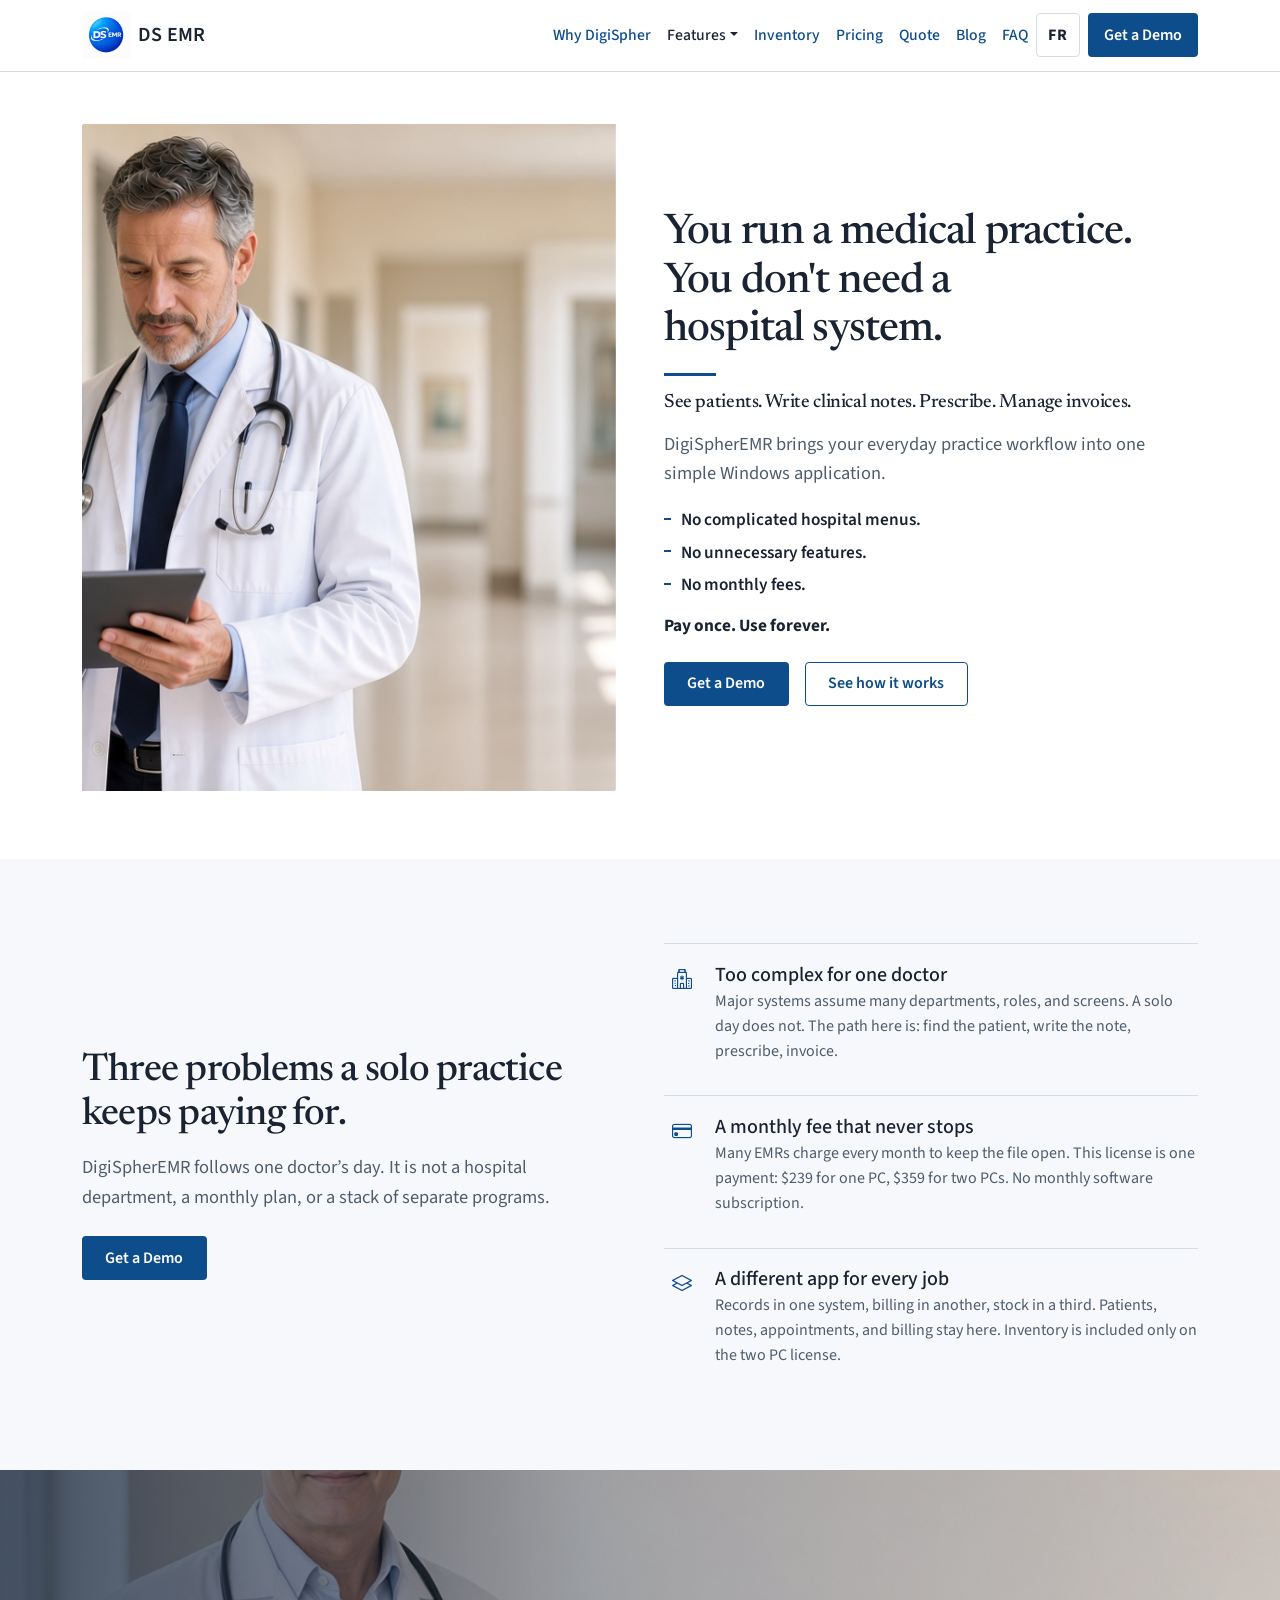
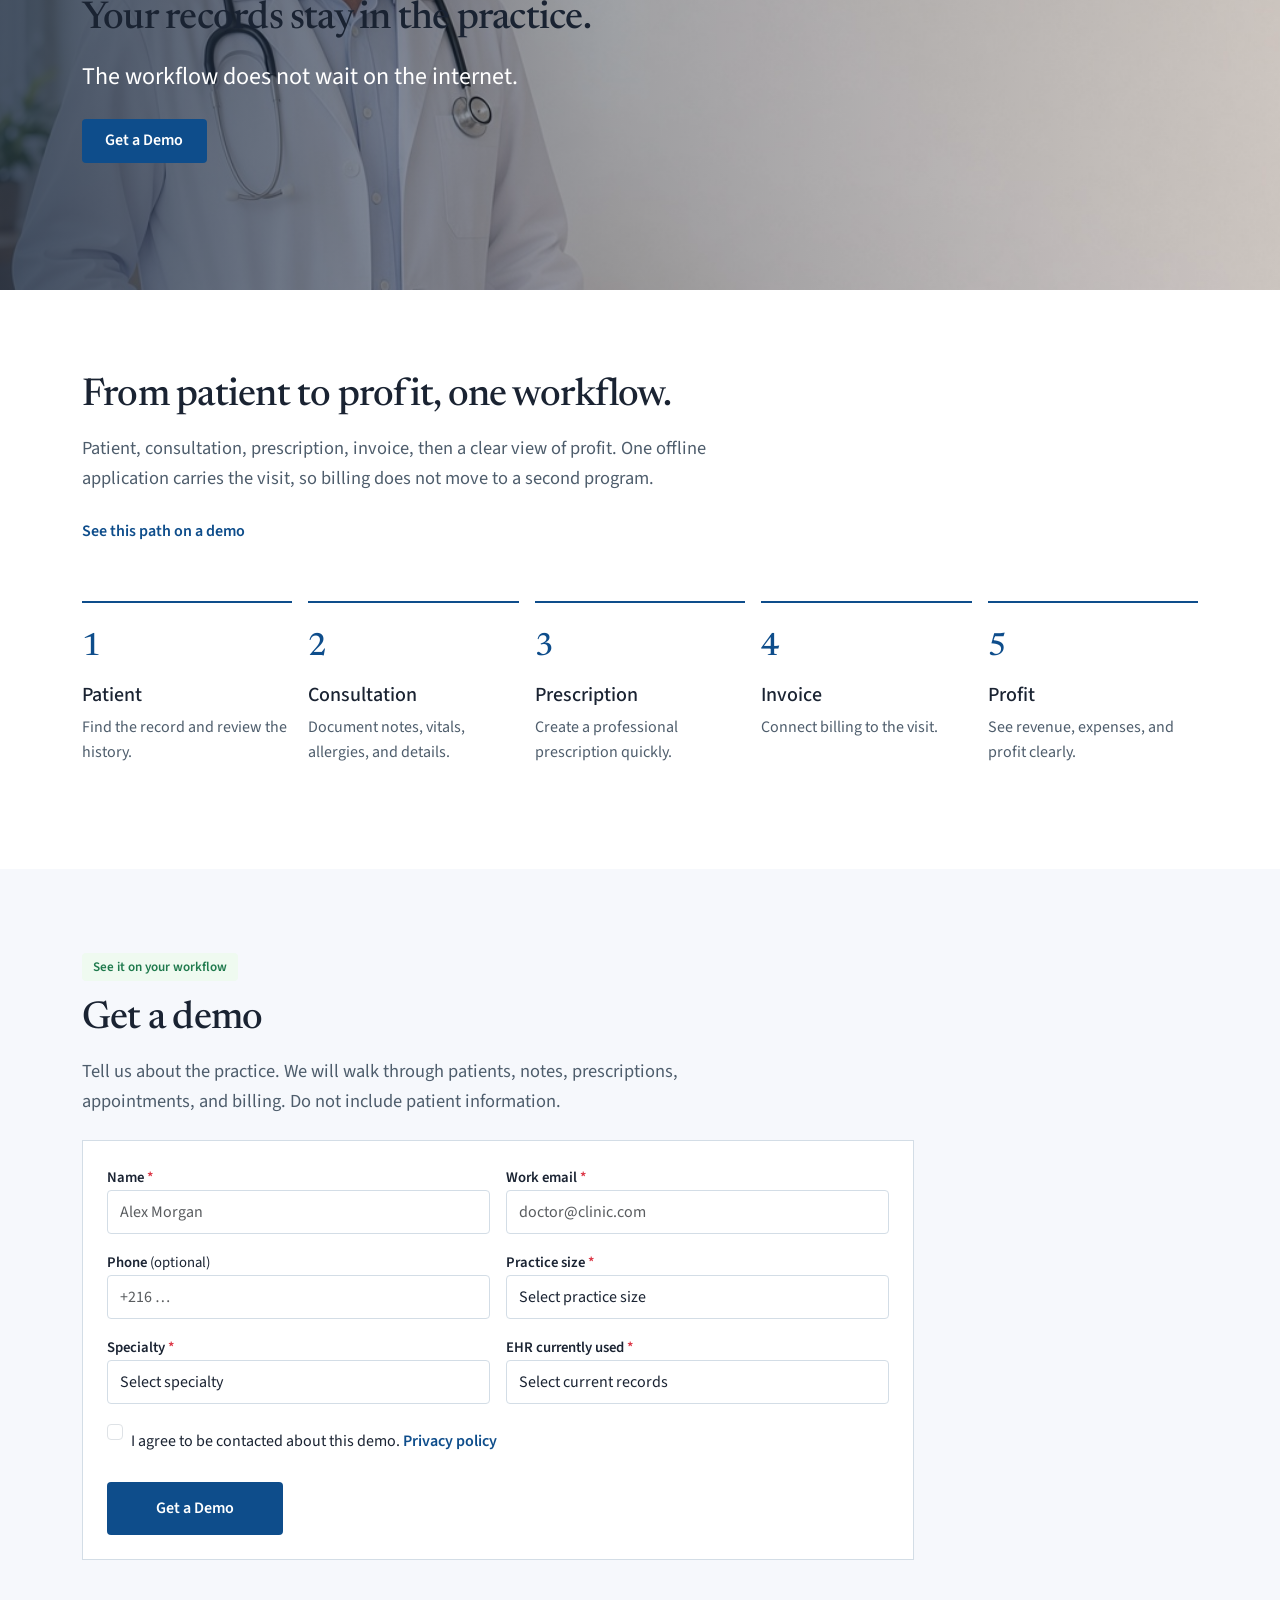
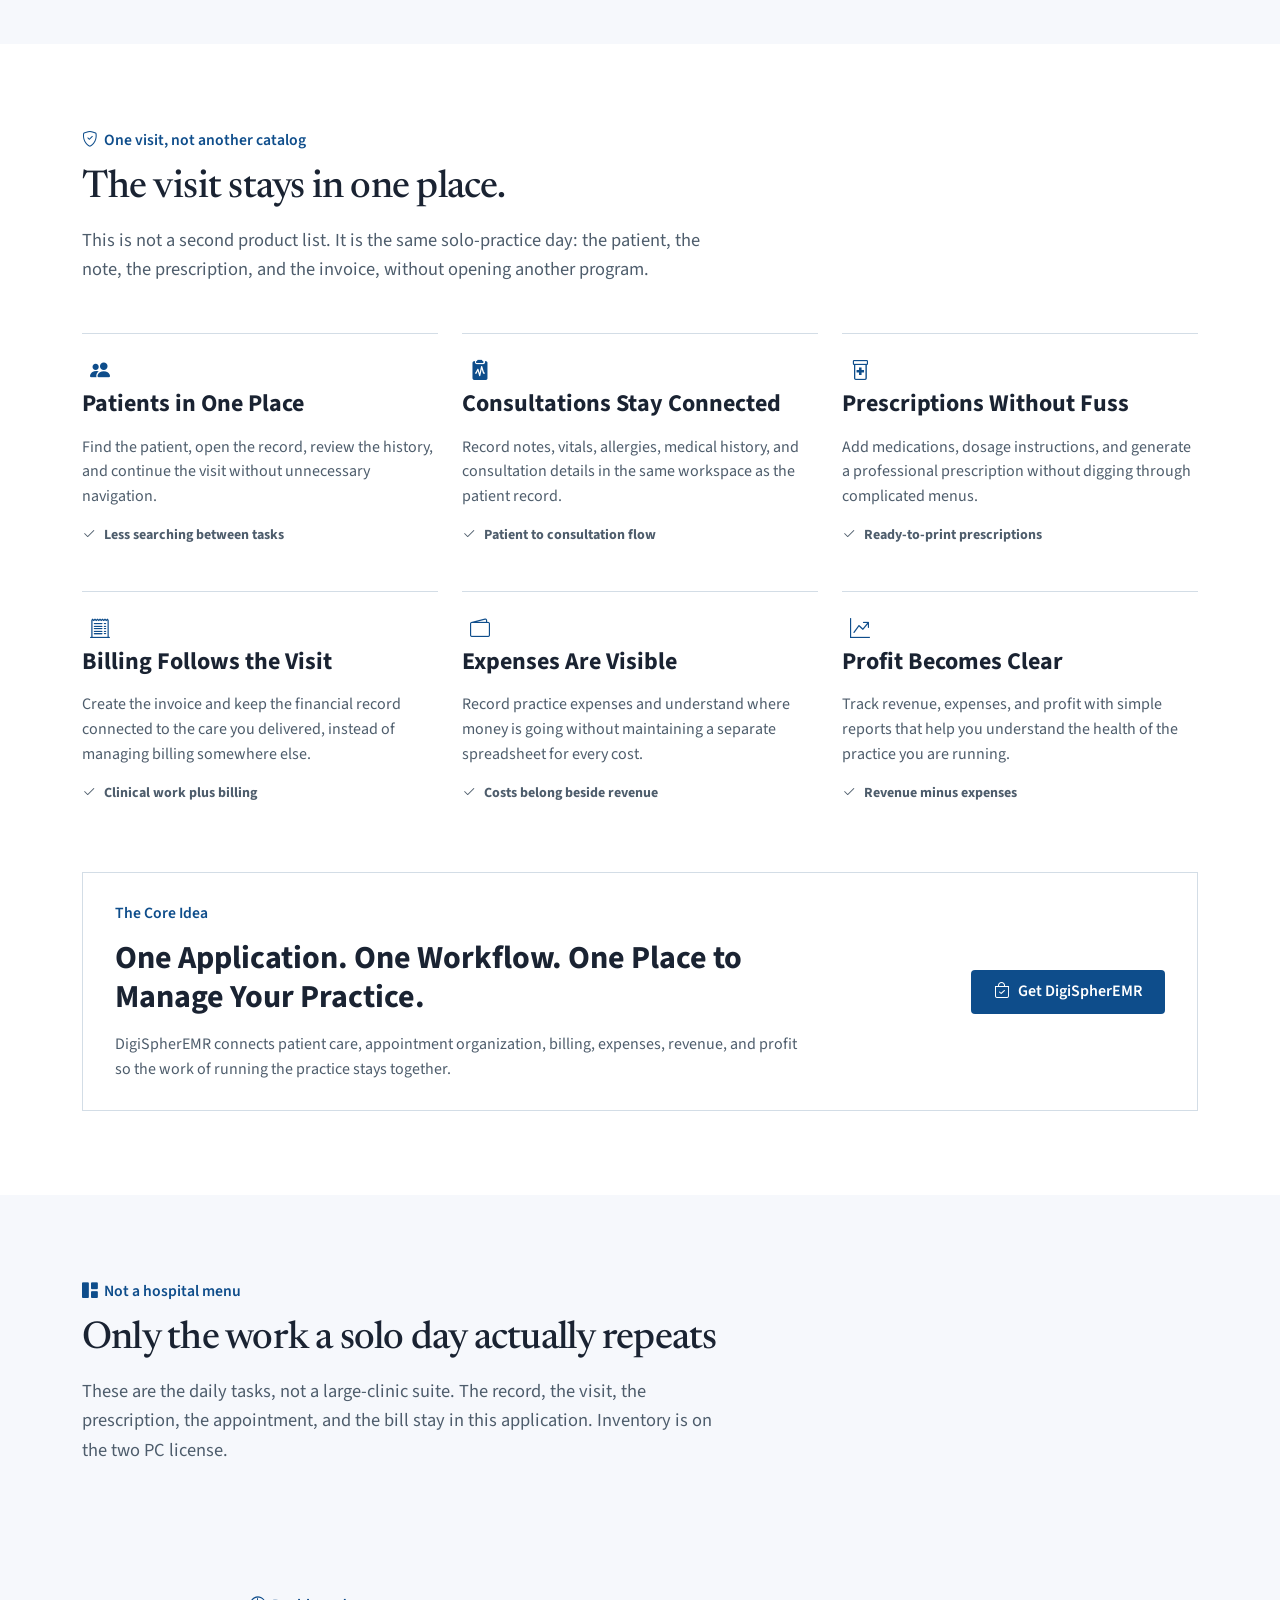
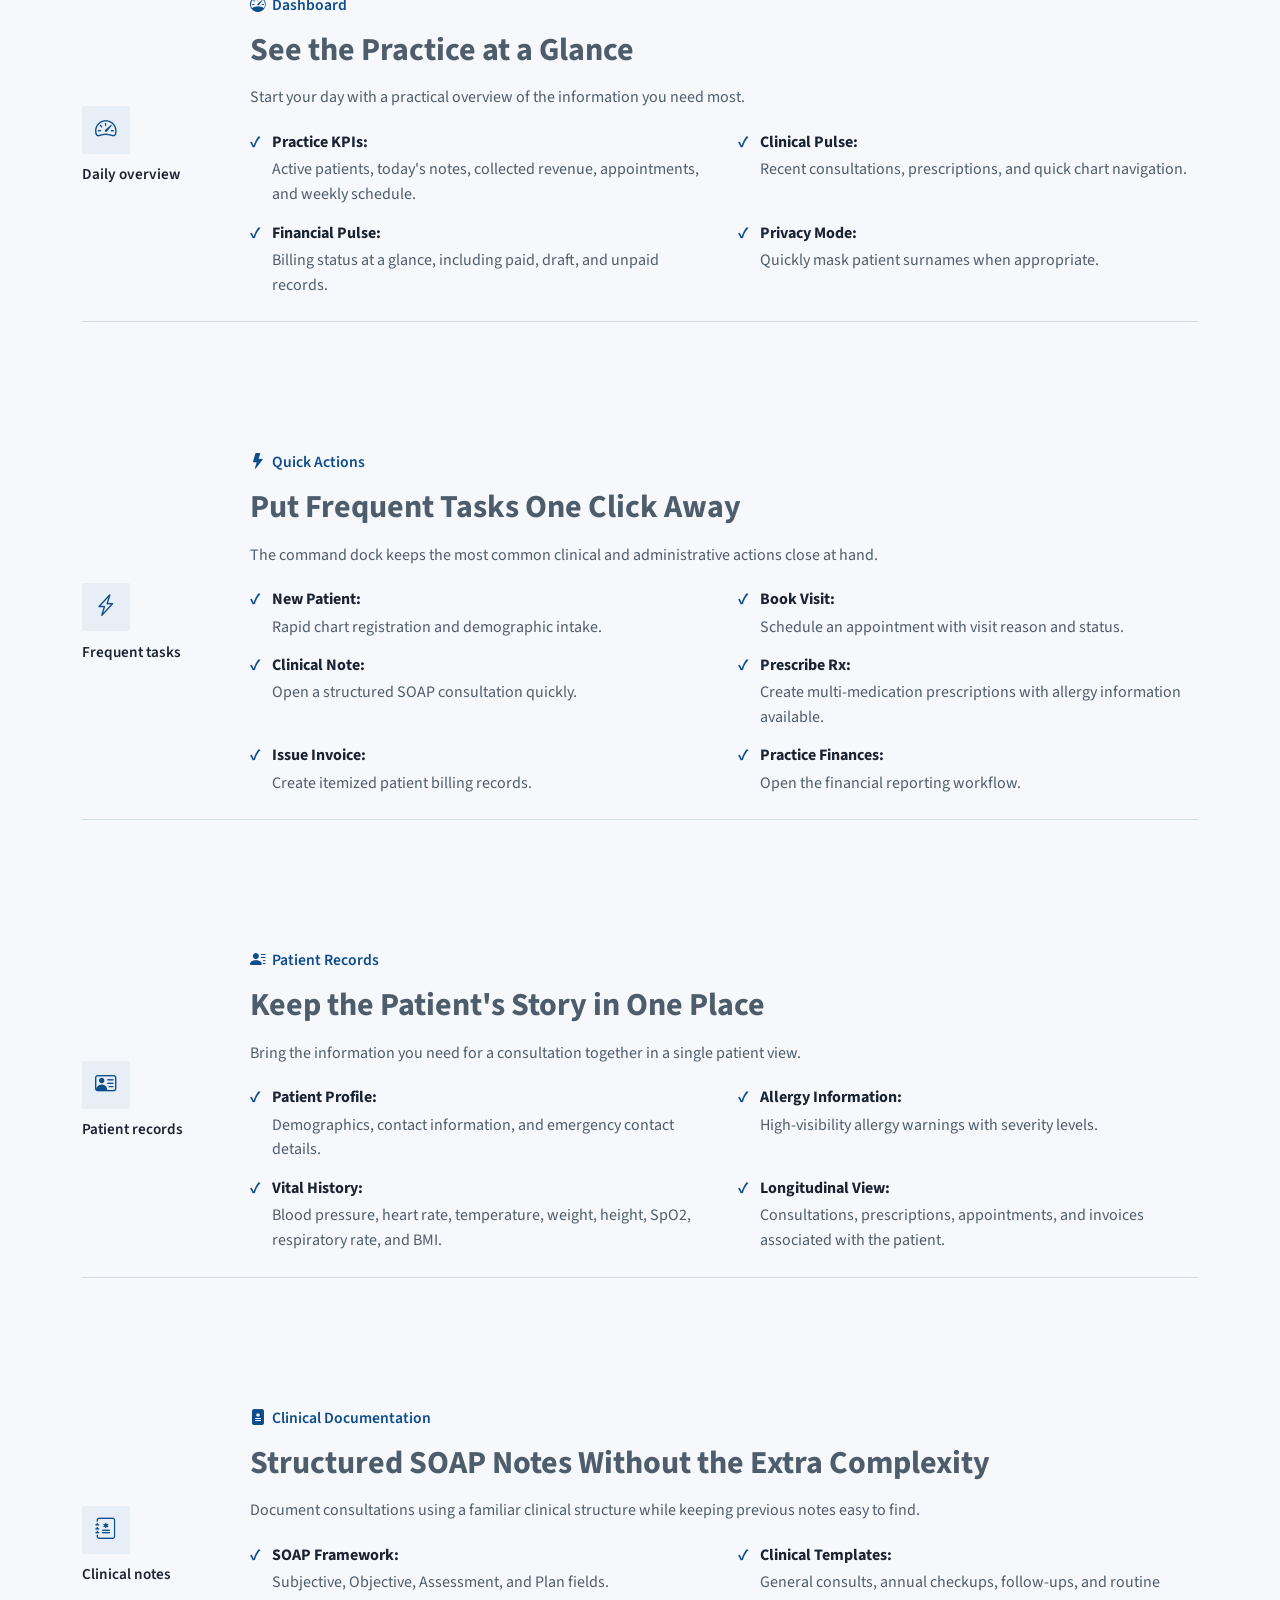
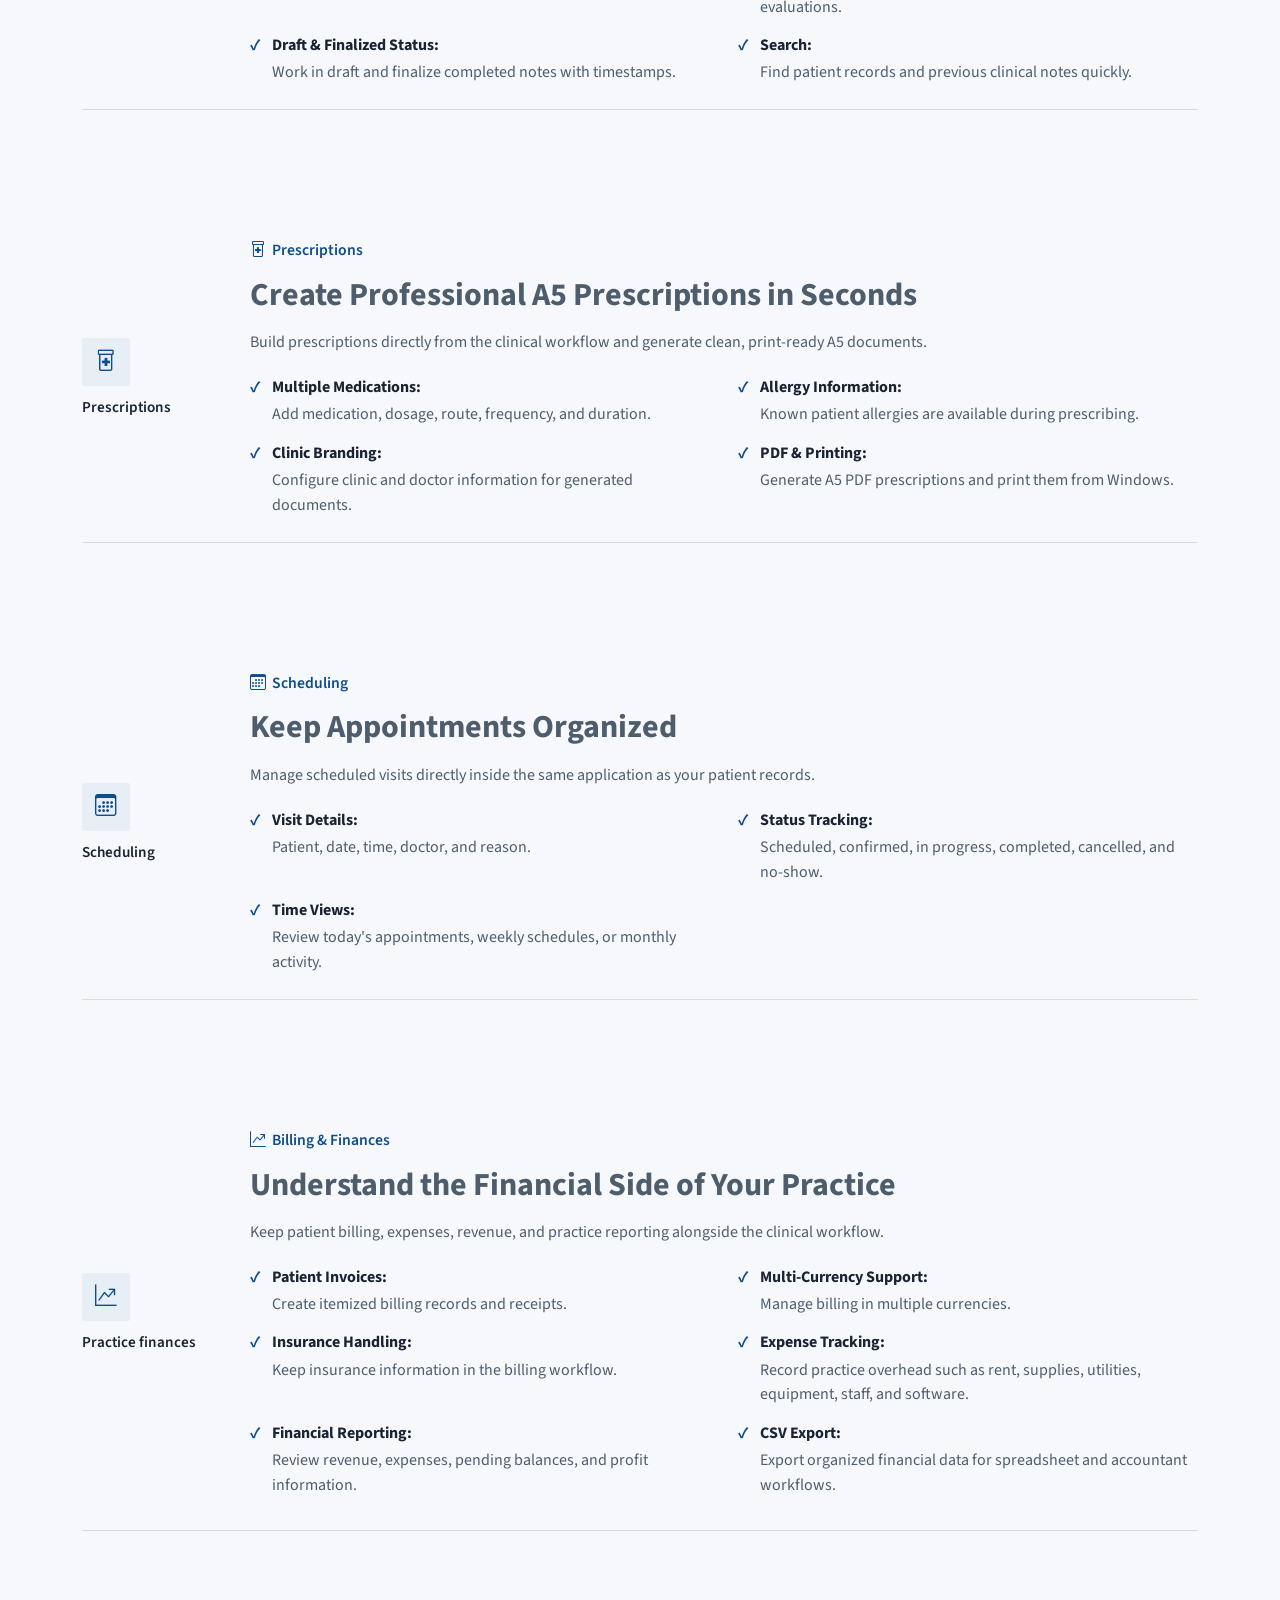
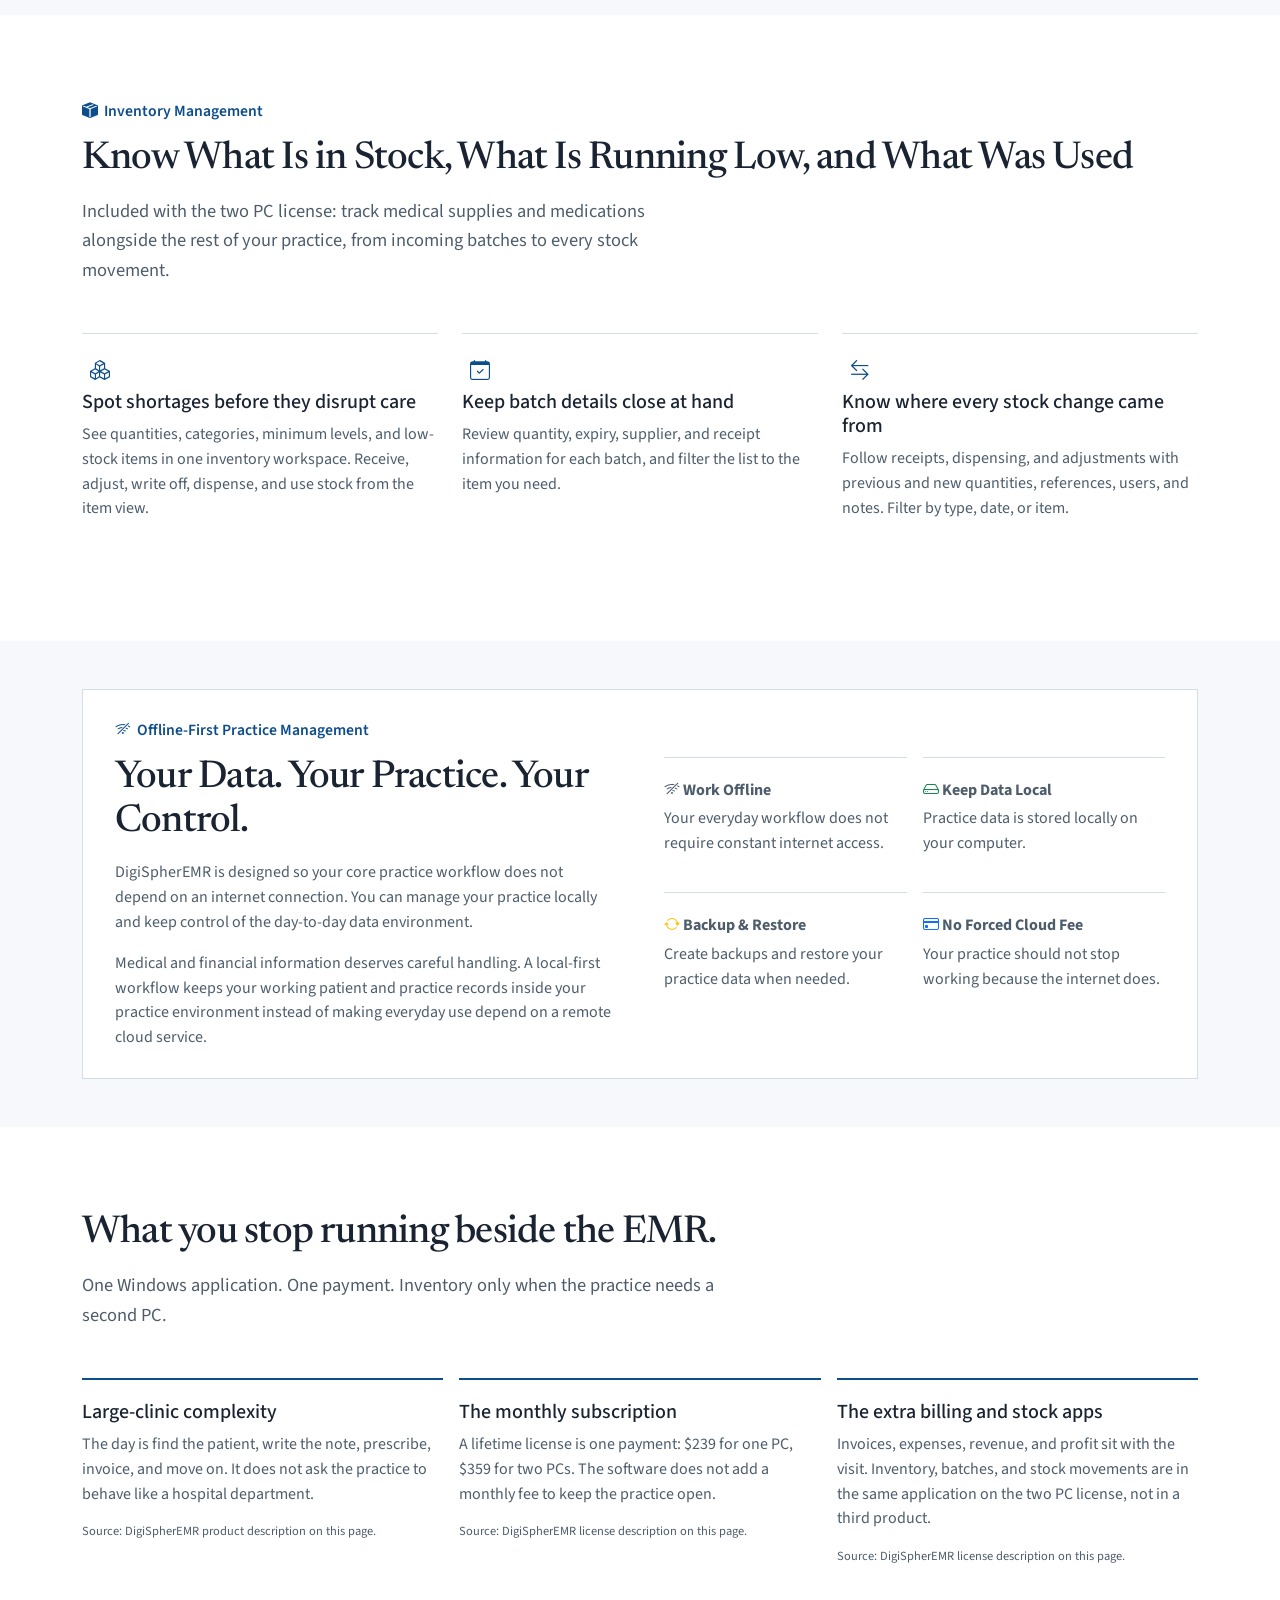
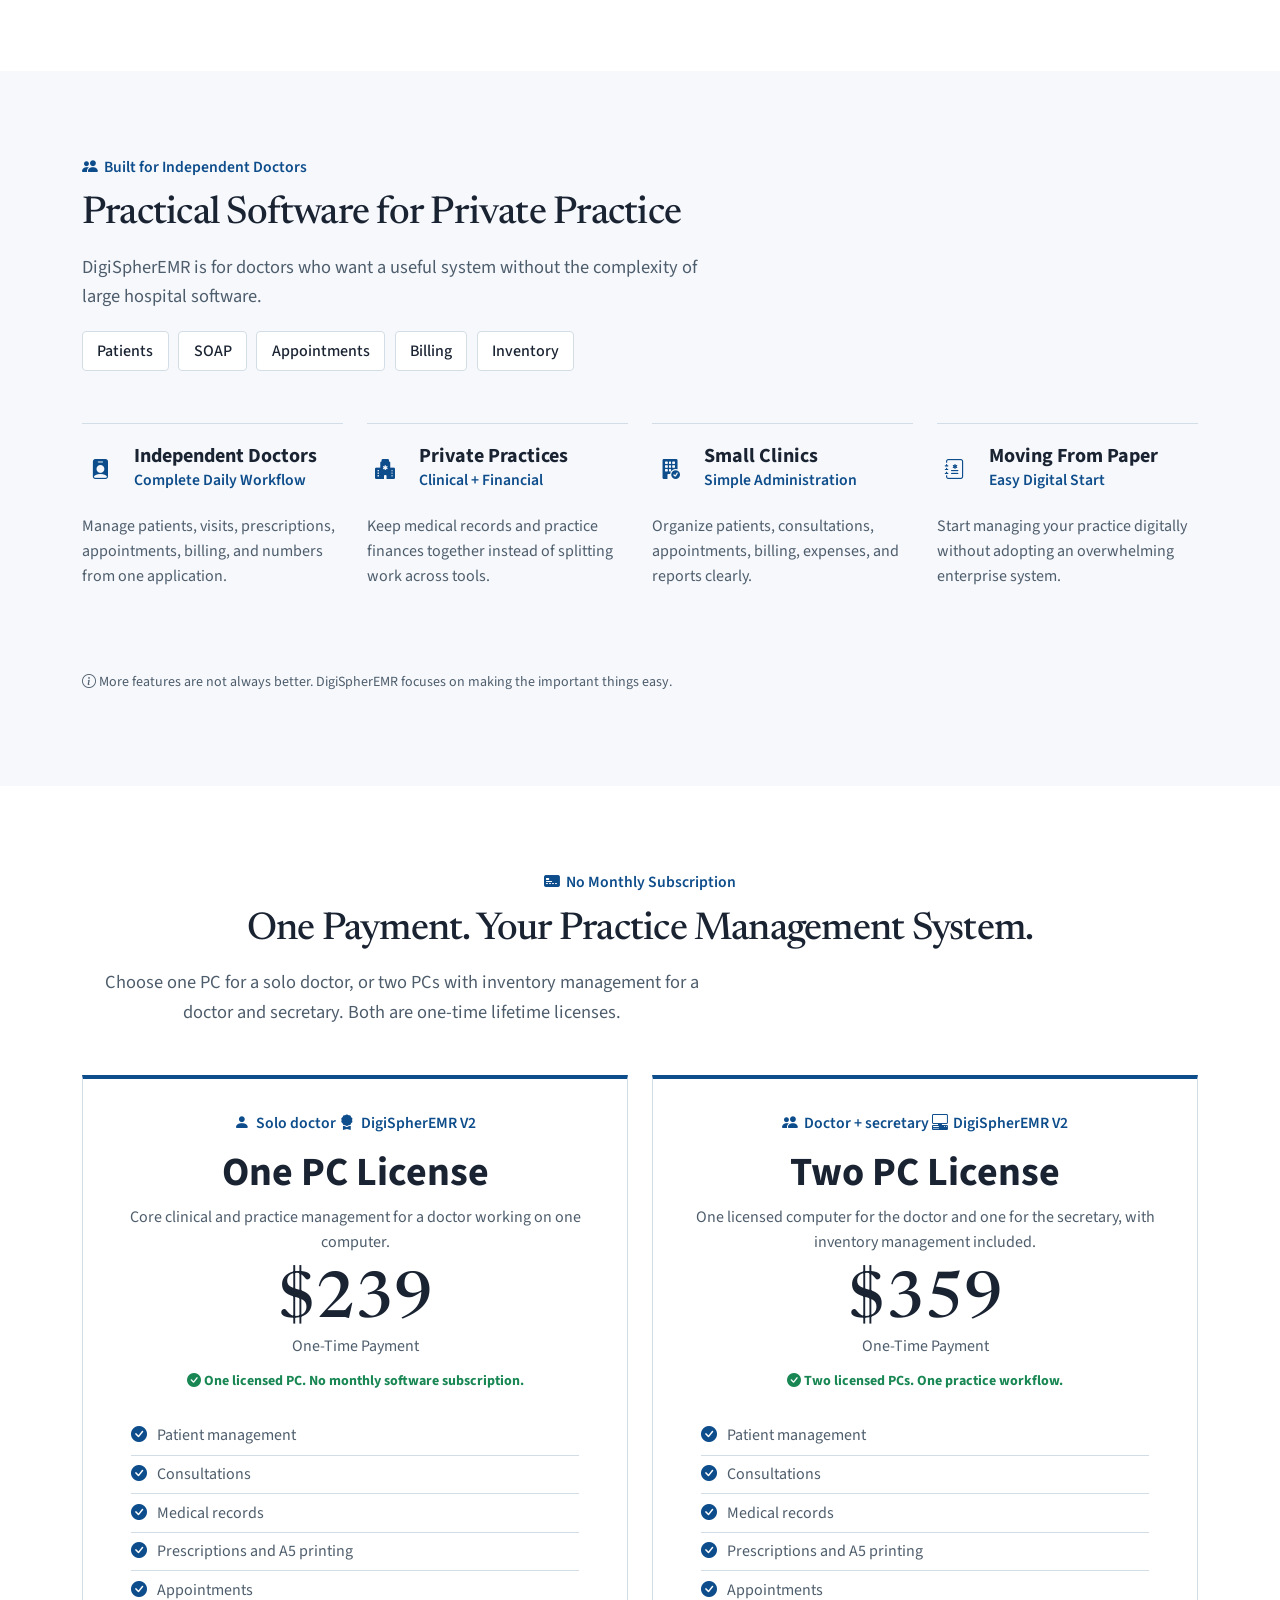
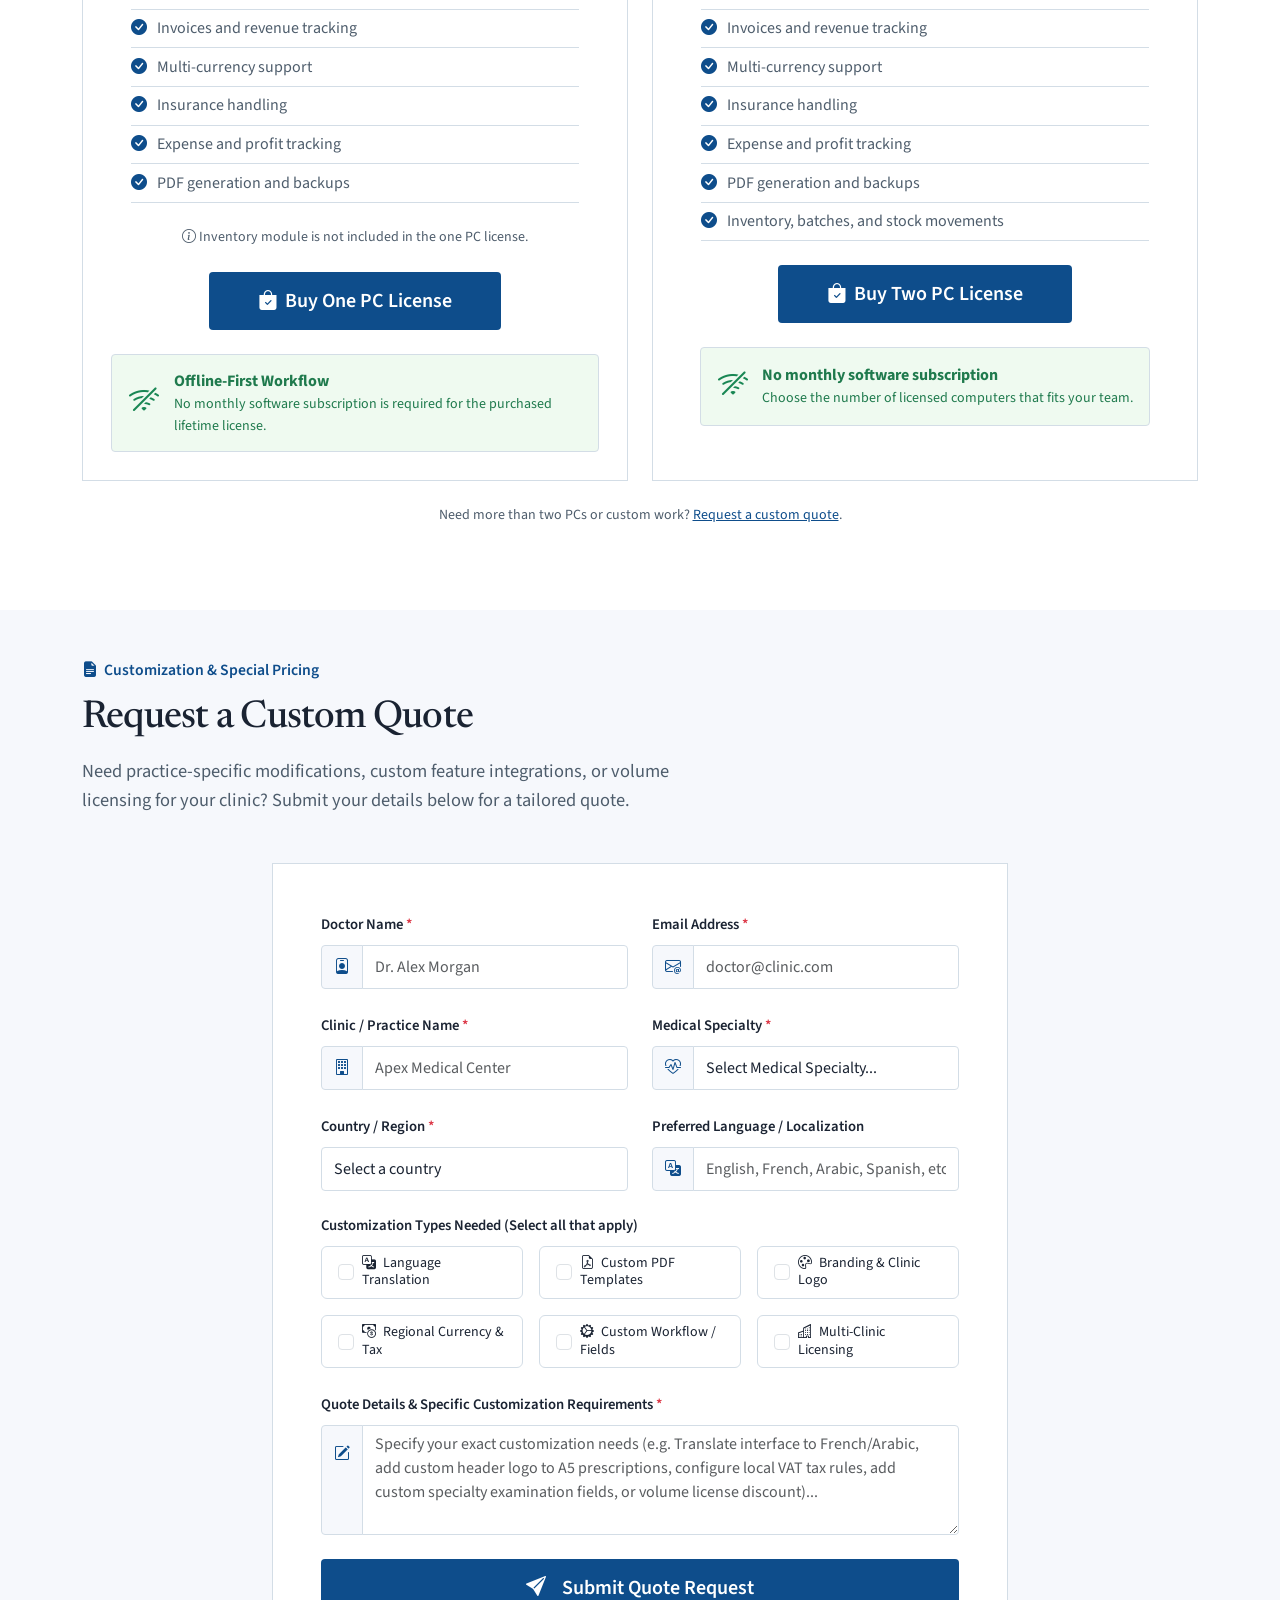
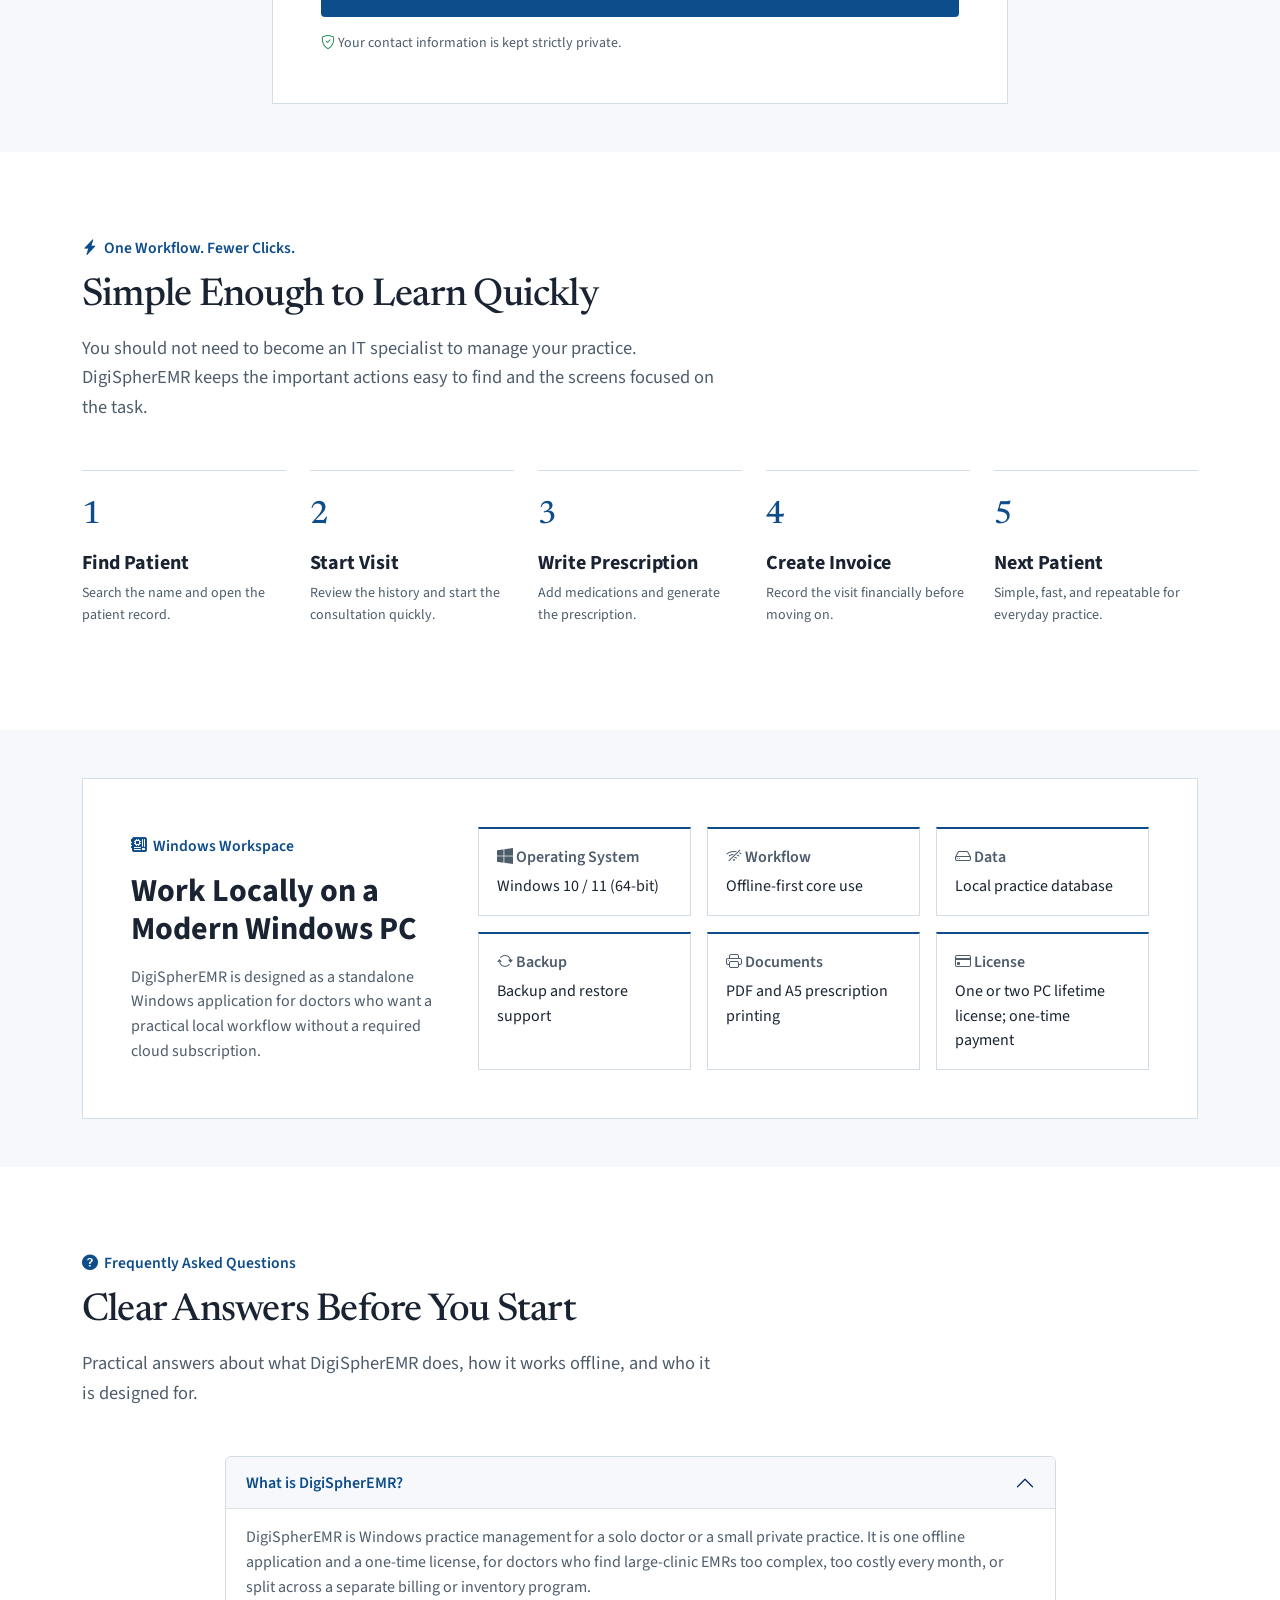
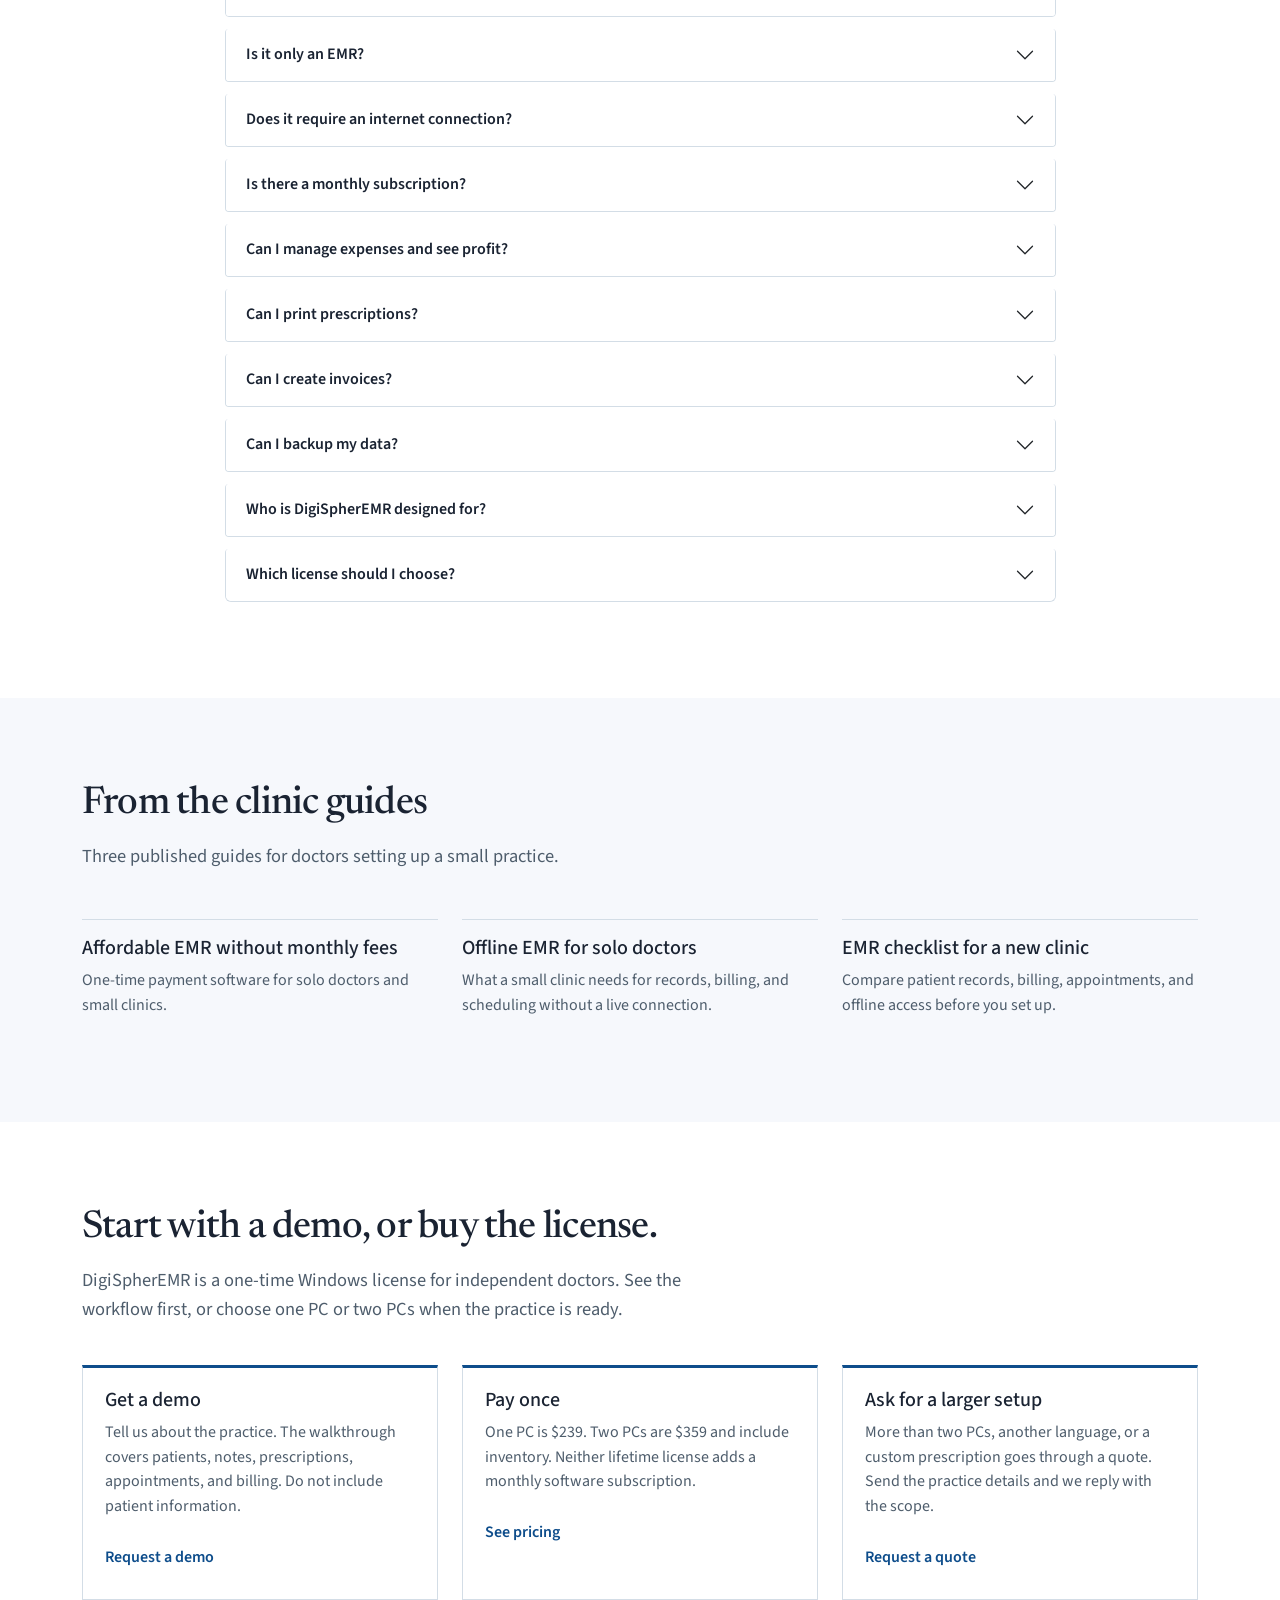
==== commit 3fec17af: "improvement style and content" ====
--- a/index.html
+++ b/index.html
@@ -34,6 +34,14 @@
       document.documentElement.setAttribute("data-theme-choice", choice);
       var tile = document.querySelector('meta[name="theme-color"]');
       if (tile) tile.setAttribute("content", theme === "dark" ? "#0d1b28" : "#ffffff");
+      if (!window.matchMedia("(prefers-reduced-motion: reduce)").matches) {
+        document.documentElement.classList.add("px-motion");
+        window.setTimeout(function () {
+          if (!document.documentElement.classList.contains("px-motion-ready")) {
+            document.documentElement.classList.remove("px-motion");
+          }
+        }, 3000);
+      }
     })();
   </script>
 
@@ -318,9 +326,13 @@
             <h1>You run a medical practice.<br>You don't need a hospital&nbsp;system.</h1>
             <h2 class="mt-3">See patients. Write clinical notes. Prescribe. Manage invoices.</h2>
             <p class="px-hero-lead">DigiSpherEMR brings your everyday practice workflow into one simple Windows application.</p>
-            <p class="px-hero-nos">No complicated hospital menus.<br>No unnecessary features.<br>No monthly fees.</p>
+            <ul class="px-hero-nos">
+              <li>No complicated hospital menus.</li>
+              <li>No unnecessary features.</li>
+              <li>No monthly fees.</li>
+            </ul>
             <p class="px-hero-own">Pay once. Use forever.</p>
-            <div class="d-flex flex-column flex-sm-row gap-3 mt-4">
+            <div class="px-hero-actions d-flex flex-column flex-sm-row gap-3">
               <a href="#requestDemo" class="px-btn">Get a Demo</a>
               <a href="#workflow" class="px-btn-soft">See how it works</a>
             </div>
--- a/assets/css/style.min.css
+++ b/assets/css/style.min.css
@@ -1 +1 @@
-:root,body.home-praxis{--ink: #1a2332;--muted: #4e5d6c;--brand: #0e4d8b;--brand-strong: #0b3d6e;--surface: #ffffff;--soft: #ffffff;--band: #f6f8fc;--line: #d3dde6;--success: #1f7a4d;--success-soft: #effaf0;--danger: #b42318;--radius: 4px;--space-section: 5.25rem;--font-serif: "Newsreader", Georgia, serif;--font-sans: "Source Sans 3", "Segoe UI", sans-serif;--px-ink: var(--ink);--px-muted: var(--muted);--px-orange: var(--brand);--px-orange-dark: var(--brand-strong);--px-line: var(--line);--px-surface: var(--surface);--px-soft: #f2f5f7;--px-band: var(--band)}html[data-theme=dark] body.home-praxis{--ink: #e7eef6;--muted: #b7c6d6;--brand: #8eb7e8;--brand-strong: #d6e6f8;--surface: #132433;--soft: #0d1b28;--band: #102232;--line: #26384a;--success: #8fd9a8;--success-soft: #143026;--danger: #f0a0a0;--px-ink: var(--ink);--px-muted: var(--muted);--px-orange: var(--brand);--px-orange-dark: var(--brand-strong);--px-line: var(--line);--px-surface: var(--surface);--px-soft: var(--band);--px-band: var(--band)}body.home-praxis{font-family:var(--font-sans);background:var(--soft);color:var(--muted);line-height:1.55}body.home-praxis h1,body.home-praxis h2{font-family:var(--font-serif);font-weight:500;letter-spacing:-.02em;color:var(--ink);line-height:1.15}body.home-praxis h3,body.home-praxis h4,body.home-praxis h5,body.home-praxis h6,body.home-praxis .navbar-wordmark,body.home-praxis .nav-link-sphere,body.home-praxis .px-btn,body.home-praxis .btn,body.home-praxis button{font-family:var(--font-sans)}body.home-praxis a{color:var(--brand)}body.home-praxis :focus-visible{outline:2px solid var(--brand);outline-offset:2px}.px-skip{position:fixed;left:1rem;top:.75rem;z-index:2000;transform:translateY(-150%);background:var(--brand);color:#fff;padding:.65rem 1rem;border-radius:var(--radius);font-weight:600;text-decoration:none}.px-skip:focus{transform:none;color:#fff}.px-header{position:sticky;top:0;z-index:1040;background:var(--surface);border-bottom:1px solid var(--line)}body.home-praxis .navbar-sphere{position:relative;background:transparent;border:0;box-shadow:none;padding:.4rem 0}.navbar-wordmark{color:var(--ink);font-weight:600;letter-spacing:.01em}.navbar-brand img{height:48px;width:auto;object-fit:contain}.nav-link-sphere,button.nav-link-sphere{color:var(--ink);font-weight:500;font-size:.98rem;background:transparent;border:0;white-space:nowrap;padding:.45rem .6rem}.nav-link-sphere:hover,.nav-link-sphere:focus,button.nav-link-sphere:hover,button.nav-link-sphere:focus,.dropdown-item:hover,.dropdown-item:focus{color:var(--brand);background:transparent}.dropdown-menu{border:1px solid var(--line);border-radius:var(--radius);box-shadow:none;padding:.35rem;background:var(--surface)}.dropdown-item{color:var(--ink);border-radius:2px;font-weight:500}.px-menu{display:none;width:44px;height:44px;border:0;background:transparent;position:relative;flex:0 0 44px;color:var(--ink)}.px-menu span,.px-menu span:before,.px-menu span:after{content:"";position:absolute;left:11px;width:22px;height:2px;background:currentColor}.px-menu span{top:21px}.px-menu span:before{top:-7px}.px-menu span:after{top:7px}.px-btn,.px-btn-soft,.px-btn-light,.px-btn-line{display:inline-flex;align-items:center;justify-content:center;gap:.45rem;border-radius:var(--radius);font-weight:600;text-decoration:none;padding:.7rem 1.4rem;border:1px solid transparent;line-height:1.2;min-height:44px;box-shadow:none}.px-header-cta{white-space:nowrap;padding:.45rem .95rem}body.home-praxis a.px-lang{display:inline-flex;align-items:center;justify-content:center;flex:0 0 auto;min-width:44px;min-height:44px;padding:0 .55rem;border:1px solid var(--line);border-radius:var(--radius);background:var(--surface);color:var(--ink);font-weight:700;letter-spacing:.04em;text-decoration:none}body.home-praxis a.px-lang:hover,body.home-praxis a.px-lang:focus-visible{color:var(--brand);border-color:var(--brand)}body.home-praxis a.px-btn,body.home-praxis button.px-btn{background:var(--brand);color:#fff}html[data-theme=dark] body.home-praxis a.px-btn,html[data-theme=dark] body.home-praxis button.px-btn{color:#0d1b28}body.home-praxis a.px-btn:hover,body.home-praxis a.px-btn:focus-visible,body.home-praxis button.px-btn:hover,body.home-praxis button.px-btn:focus-visible{background:var(--brand-strong);color:#fff}html[data-theme=dark] body.home-praxis a.px-btn:hover,html[data-theme=dark] body.home-praxis a.px-btn:focus-visible,html[data-theme=dark] body.home-praxis button.px-btn:hover,html[data-theme=dark] body.home-praxis button.px-btn:focus-visible{color:#0d1b28}body.home-praxis a.px-btn-soft,body.home-praxis button.px-btn-soft{background:transparent;color:var(--brand);border-color:var(--brand)}body.home-praxis a.px-btn-soft:hover,body.home-praxis a.px-btn-soft:focus-visible,body.home-praxis button.px-btn-soft:hover,body.home-praxis button.px-btn-soft:focus-visible{background:var(--band);color:var(--brand)}body.home-praxis a.px-btn-light,body.home-praxis button.px-btn-light{background:#fff;color:#0e4d8b}body.home-praxis a.px-btn-light:hover,body.home-praxis a.px-btn-light:focus-visible,body.home-praxis button.px-btn-light:hover,body.home-praxis button.px-btn-light:focus-visible{background:#e7eef6;color:#0b3d6e}body.home-praxis a.px-btn-line,body.home-praxis button.px-btn-line{background:transparent;color:#fff;border-color:#fff}body.home-praxis .px-band-brand a.px-btn-line:hover,body.home-praxis .px-band-brand a.px-btn-line:focus-visible,body.home-praxis .px-band-brand button.px-btn-line:hover,body.home-praxis .px-band-brand button.px-btn-line:focus-visible{background:#fff;color:#0e4d8b;border-color:#fff}body.home-praxis a.px-pill{color:var(--ink)}body.home-praxis a.px-pill:hover,body.home-praxis a.px-pill:focus-visible{border-color:var(--brand);color:var(--brand)}body.home-praxis a.px-news-card,body.home-praxis a.px-news-card:hover{color:var(--muted);text-decoration:none}body.home-praxis a.px-news-card h3{color:var(--ink)}.px-kicker,.px-eyebrow{display:inline-flex;align-items:center;gap:.35rem;color:var(--brand);background:transparent;border:0;border-radius:0;font-size:.98rem;font-weight:600;letter-spacing:0;text-transform:none;padding:0 0 .35rem;box-shadow:none}.px-kicker{background:var(--success-soft);color:var(--success);border-radius:var(--radius);font-size:.82rem;padding:.25rem .7rem}.px-title,.section-title{font-size:clamp(1.9rem,3vw,2.65rem);margin-bottom:1rem}.px-lead,.section-subtitle,.px-prose{max-width:40rem;font-size:1.15rem;line-height:1.6;color:var(--muted)}.px-section,.feature-showcase-section,.offers-section,.quote-section,.quickstart-section,.faq-section{padding:var(--space-section) 0}.px-text-link{display:inline-flex;align-items:center;min-height:44px;font-weight:600;color:var(--brand);text-decoration:none}.px-text-link:hover{text-decoration:underline}.px-pill{display:inline-flex;align-items:center;border:1px solid var(--line);border-radius:var(--radius);padding:.4rem .9rem;margin:.25rem .4rem .25rem 0;background:var(--surface);color:var(--ink);text-decoration:none;font-weight:500}.px-pill:hover{border-color:var(--brand);color:var(--brand)}.px-source{display:block;margin-top:.75rem;font-size:.78rem;color:var(--muted)}.px-success{color:var(--success)}#offlineBenefits,#requestDemo,#featureModules,#dataControl,#targetAudience,#requestQuote,#techSpecs,#newsroom,#decisionGuides{background:var(--band)}#hero,#workflow,#practiceNeeds,#inventory,#contrast,#specialOffer,#quickStart,#faq,#startHere{background:var(--soft)}.px-hero{padding:2.75rem 0 3.5rem;background:var(--soft)}.px-hero-media{border-radius:2px;overflow:hidden}.px-hero-media img{display:block;width:100%;height:auto;aspect-ratio:16 / 9;object-fit:cover;object-position:center 22%}.px-hero-copy h1{font-size:clamp(2.15rem,3.3vw,3.05rem);line-height:1.08;max-width:15em}.px-hero-copy h1:after{content:"";display:block;width:3.25rem;height:3px;margin-top:1.15rem;background:var(--brand)}.px-hero-copy h2{font-family:var(--font-sans);font-size:1.2rem;font-weight:600;line-height:1.45;max-width:36rem;color:var(--ink)}.px-hero-lead{margin:1rem 0 0;max-width:38rem;font-size:1.15rem;line-height:1.55;color:var(--muted)}.px-hero-nos,.px-hero-own{margin:1.1rem 0 0;max-width:38rem;color:var(--ink);font-size:1.08rem;line-height:1.55;font-weight:600}.px-hero-own{margin-top:.85rem;font-weight:700}.px-band-photo{position:relative;color:#fff;min-height:420px;display:flex;align-items:center;background:#102036 center / cover no-repeat;background-image:url(../images/band-clinic.jpg)}.px-band-photo .px-band-overlay{position:absolute;inset:0;background:linear-gradient(90deg,#102036c7,#10203659 48%,#1020361f)}.px-band-photo .container-xl{position:relative;z-index:1}.px-band-photo h2,.px-band-photo p,.px-band-brand,.px-band-brand h2,.px-band-brand p{color:#fff}.px-band-brand{background:#0e4d8b;text-align:center;padding:5rem 0}.px-card{background:transparent;border:0;border-top:1px solid var(--line);border-radius:0;box-shadow:none;padding:1.25rem 0;height:auto;color:var(--muted)}.px-card h3,.px-card h4,.px-card h5{color:var(--ink)}#workflow .px-card{border-top:2px solid var(--brand)}.px-card--panel,#requestDemo .px-demo-form,#requestQuote .px-card,#techSpecs .px-card,#startHere .px-card,#decisionGuides .px-card,.px-card--offer{background:var(--surface);border:1px solid var(--line);border-radius:0;box-shadow:none;height:auto}#startHere .px-card,#decisionGuides .px-card{border-top:3px solid #0e4d8b;padding:1.25rem 1.35rem}.px-card--offer{border-top:4px solid #0e4d8b;padding:2rem 1.75rem 1.75rem;text-align:center;height:100%}.px-card--panel{padding:1.75rem 2rem}#requestDemo .px-demo-intro{max-width:40rem;margin-bottom:1.5rem}#requestDemo .px-demo-form{max-width:52rem;margin:0;padding:1.5rem}.px-news-card{display:block;color:var(--muted);text-decoration:none;padding-top:1rem}.px-news-card h3{color:var(--ink)}.px-warn{border-top:2px solid #0e4d8b}.px-num,.step-number-bubble{width:auto;height:auto;margin-bottom:.65rem;border-radius:0;background:transparent;color:var(--brand);font-family:var(--font-serif);font-size:2rem;font-weight:500;box-shadow:none;display:block}.px-icon,.feature-icon-orb,.audience-icon-orb{width:2.25rem;height:2.25rem;border-radius:0;background:transparent;color:var(--brand);box-shadow:none;font-size:1.25rem;display:inline-flex;align-items:center;justify-content:center}.px-point-list{display:flex;flex-direction:column;gap:.85rem}.px-point-list .px-card{display:grid;grid-template-columns:auto 1fr;column-gap:.95rem;align-items:start;padding:1.15rem 0}.px-point-list .px-icon{grid-row:1 / span 2;margin:0}.px-point-list h3{margin-bottom:.15rem}#featureModules .row.align-items-center{display:grid;grid-template-columns:8.5rem minmax(0,1fr);gap:1.25rem 2rem;align-items:start;max-width:72rem;margin:0 auto;padding:2rem 0;border-bottom:1px solid var(--line)}#featureModules .row.align-items-center>[class*=col-]{width:auto;max-width:none;padding:0}#featureModules .col-lg-6:has(.px-capability){order:-1!important}#featureModules .row.align-items-center>.col-lg-6:not(:has(.px-capability)){order:1!important;min-width:0}.px-capability{display:flex;flex-direction:column;align-items:flex-start;gap:.65rem;background:transparent;border:0;padding:0}.px-capability-mark{width:3rem;height:3rem;display:inline-flex;align-items:center;justify-content:center;font-size:1.35rem;border-radius:2px;background:#e7eef6;color:#0e4d8b}html[data-theme=dark] body.home-praxis .px-capability-mark{background:#1e3a5f;color:#d6e6f8}.px-capability p{margin:0;font-size:.95rem;font-weight:600;line-height:1.35;color:var(--ink)}.feature-check-list{display:grid;grid-template-columns:1fr 1fr;gap:.85rem 1.75rem;list-style:none;padding:0;margin:1.25rem 0 0}.feature-check-list li{position:relative;margin:0;padding:0 0 0 1.35rem;color:var(--muted)}.feature-check-list li:before{content:"\2713";position:absolute;left:0;top:0;color:var(--brand);font-weight:700}.feature-check-list li strong{display:block;margin-bottom:.15rem;color:var(--ink)}.offer-feature-list{list-style:none;padding:0;margin:0 auto 1.5rem;max-width:28rem;text-align:left}.offer-feature-list li{display:flex;gap:.6rem;align-items:flex-start;padding:.4rem 0;color:var(--muted);border-bottom:1px solid var(--line)}.offer-feature-list li i{color:var(--brand)}.offer-price-stack{margin:.5rem 0 .75rem}.offer-price-current{display:block;font-family:var(--font-serif);font-size:clamp(2.8rem,5vw,4rem);font-weight:500;line-height:1;color:var(--ink)}.offer-price-period{color:var(--muted)}.guarantee-badge-box{display:inline-flex;align-items:center;gap:.85rem;text-align:left;background:var(--success-soft);color:var(--success);border:1px solid var(--line);border-radius:var(--radius);padding:.85rem 1rem;margin-top:.5rem}.specs-badge-grid{display:grid;grid-template-columns:repeat(auto-fit,minmax(200px,1fr));gap:1rem}.spec-box{background:var(--surface);border:1px solid var(--line);border-top:2px solid #0e4d8b;padding:1rem 1.1rem}.spec-label{color:var(--muted);font-weight:600;margin-bottom:.25rem}.spec-val{color:var(--ink)}.px-label,.form-label{color:var(--ink);font-weight:600;font-size:.92rem}.px-field,.form-control-sphere,select.form-control-sphere,textarea.form-control-sphere,.form-select.px-field{background:var(--surface);color:var(--ink);border:1px solid var(--line);border-radius:var(--radius);box-shadow:none;min-height:44px}.px-field:focus,.form-control-sphere:focus,.form-select.px-field:focus{border-color:var(--brand);box-shadow:0 0 0 3px #0e4d8b33;background:var(--surface);color:var(--ink)}.input-group-sphere{background:transparent;border:0;box-shadow:none}.input-group-sphere .input-group-text{background:var(--band);color:var(--brand);border:1px solid var(--line);border-radius:var(--radius)}.px-check{background:var(--surface);border:1px solid var(--line);border-radius:var(--radius)}.px-check .form-check-label{color:var(--ink)}.form-check-input:checked{background-color:var(--brand);border-color:var(--brand)}.form-check-label{color:var(--ink)}.invalid-feedback{color:var(--danger)}.was-validated :invalid,.was-validated .form-check-input:invalid{border-color:var(--danger)}.was-validated .input-group:has(:invalid)+.invalid-feedback,.was-validated :invalid+.invalid-feedback,.was-validated :invalid~.invalid-feedback{display:block}.alert-sphere-success,#demoFormSuccess,#quoteFormSuccess{color:var(--success);background:var(--success-soft);border:1px solid var(--line);border-radius:var(--radius);padding:1.25rem}.accordion-item{background:var(--surface);border:1px solid var(--line);border-radius:var(--radius);overflow:hidden;margin-bottom:.75rem}.accordion-button{background:var(--surface);color:var(--ink);font-weight:600;box-shadow:none}.accordion-button:not(.collapsed){background:var(--band);color:var(--brand)}.accordion-button:focus{box-shadow:none}.accordion-body{color:var(--muted);background:var(--surface)}.accordion-button:after{filter:none}.modal-content{background:var(--surface);color:var(--muted);border:1px solid var(--line);border-radius:var(--radius)}.modal-title,.modal-body h2,.modal-body h3,.modal-body h5{color:var(--ink)}.px-note{background:var(--band);border:1px solid var(--line);border-radius:var(--radius);padding:1rem;height:100%}.btn-close{filter:none}html[data-theme=dark] body.home-praxis .btn-close{filter:invert(1)}.px-footer{padding:3.25rem 0 1.35rem;background:var(--band);color:var(--muted);border-top:1px solid var(--line)}.px-footer-grid{display:grid;grid-template-columns:minmax(16rem,1.4fr) repeat(3,minmax(0,.8fr));gap:2.25rem 2.5rem}.px-footer-lockup{display:inline-flex;align-items:center;gap:.65rem;margin-bottom:.9rem;color:var(--ink);font-size:1.15rem;font-weight:600;text-decoration:none}.px-footer-lockup img{display:block;width:40px;height:40px;object-fit:contain}.px-footer-brand p{max-width:28rem;margin-bottom:1rem}.px-footer h2{font-family:var(--font-sans);font-size:.98rem;font-weight:600;color:var(--ink);margin:0 0 .8rem}.px-footer .list-unstyled,.px-footer-contact{display:grid;gap:.45rem;margin:0;padding:0;list-style:none}.px-footer .footer-link,.px-footer-contact a{color:var(--muted);text-decoration:none}.px-footer-contact a{display:inline-flex;align-items:center;gap:.45rem;color:var(--ink);font-weight:600}.footer-link:hover,.px-footer-contact a:hover,.px-footer-lockup:hover{color:var(--brand)}.px-footer-social{display:flex;gap:.5rem;margin-top:1rem}.px-footer-social a{display:inline-flex;align-items:center;justify-content:center;width:2.25rem;height:2.25rem;border:1px solid var(--line);border-radius:2px;color:var(--ink);text-decoration:none;background:var(--surface)}.px-footer-social a:hover{color:var(--brand);border-color:var(--brand)}.px-footer-badges{display:flex;flex-wrap:wrap;align-items:center;gap:.75rem 1rem;margin-top:2.25rem;padding-top:1.25rem;border-top:1px solid var(--line)}.px-footer-badges img{display:block;height:40px;width:auto}.px-footer-base{display:flex;flex-wrap:wrap;justify-content:space-between;align-items:center;gap:1rem;margin-top:1.15rem;padding-top:1.15rem;border-top:1px solid var(--line)}.px-theme{display:inline-flex;margin-left:auto;border:1px solid var(--line);border-radius:var(--radius);overflow:hidden;background:var(--surface)}.px-theme button{min-height:44px;border:0;background:transparent;color:var(--ink);font-weight:600;padding:.4rem .95rem}.px-theme button[aria-pressed=true]{background:var(--brand);color:#fff}html[data-theme=dark] body.home-praxis .px-theme button[aria-pressed=true]{color:#0d1b28}@media(max-width:991.98px){.px-menu{display:inline-block}body.home-praxis .navbar>.container-xl{flex-wrap:wrap}.px-header .order-lg-last{margin-left:auto}.px-header-cta{padding:.45rem .75rem;font-size:.85rem}.navbar-collapse{background:var(--surface);margin-top:.35rem;padding:.5rem .25rem .75rem}.nav-link-sphere,button.nav-link-sphere{min-height:44px;display:flex;align-items:center;width:100%;text-align:left}.px-hero{padding:1.25rem 0 2.75rem}.px-hero-copy h1,.px-hero-copy h2{overflow-wrap:break-word}.px-section,.feature-showcase-section,.offers-section,.quote-section,.quickstart-section,.faq-section,.px-band-brand{padding:3.5rem 0}.px-footer-grid{grid-template-columns:1fr 1fr}.px-footer-brand{grid-column:1 / -1}}@media(max-width:767.98px){#featureModules .row.align-items-center,.feature-check-list{grid-template-columns:1fr}}@media(max-width:575.98px){.px-footer-grid{grid-template-columns:1fr}}@media(max-width:380px){.navbar-wordmark{display:none}}@media(prefers-reduced-motion:reduce){*,*:before,*:after{animation:none;transition:none;scroll-behavior:auto}}
+:root,body.home-praxis{--ink: #1a2332;--muted: #4e5d6c;--brand: #0e4d8b;--brand-strong: #0b3d6e;--surface: #ffffff;--soft: #ffffff;--band: #f6f8fc;--line: #d3dde6;--success: #1f7a4d;--success-soft: #effaf0;--danger: #b42318;--radius: 4px;--space-section: 5.25rem;--font-serif: "Newsreader", Georgia, serif;--font-sans: "Source Sans 3", "Segoe UI", sans-serif;--px-ink: var(--ink);--px-muted: var(--muted);--px-orange: var(--brand);--px-orange-dark: var(--brand-strong);--px-line: var(--line);--px-surface: var(--surface);--px-soft: #f2f5f7;--px-band: var(--band)}html[data-theme=dark] body.home-praxis{--ink: #e7eef6;--muted: #b7c6d6;--brand: #8eb7e8;--brand-strong: #d6e6f8;--surface: #132433;--soft: #0d1b28;--band: #102232;--line: #26384a;--success: #8fd9a8;--success-soft: #143026;--danger: #f0a0a0;--px-ink: var(--ink);--px-muted: var(--muted);--px-orange: var(--brand);--px-orange-dark: var(--brand-strong);--px-line: var(--line);--px-surface: var(--surface);--px-soft: var(--band);--px-band: var(--band)}body.home-praxis{font-family:var(--font-sans);background:var(--soft);color:var(--muted);line-height:1.55}body.home-praxis h1,body.home-praxis h2{font-family:var(--font-serif);font-weight:500;letter-spacing:-.02em;color:var(--ink);line-height:1.15}body.home-praxis h3,body.home-praxis h4,body.home-praxis h5,body.home-praxis h6,body.home-praxis .navbar-wordmark,body.home-praxis .nav-link-sphere,body.home-praxis .px-btn,body.home-praxis .btn,body.home-praxis button{font-family:var(--font-sans)}body.home-praxis a{color:var(--brand)}body.home-praxis :focus-visible{outline:2px solid var(--brand);outline-offset:2px}.px-skip{position:fixed;left:1rem;top:.75rem;z-index:2000;transform:translateY(-150%);background:var(--brand);color:#fff;padding:.65rem 1rem;border-radius:var(--radius);font-weight:600;text-decoration:none}.px-skip:focus{transform:none;color:#fff}.px-header{position:sticky;top:0;z-index:1040;background:var(--surface);border-bottom:1px solid var(--line)}body.home-praxis .navbar-sphere{position:relative;background:transparent;border:0;box-shadow:none;padding:.4rem 0}.navbar-wordmark{color:var(--ink);font-weight:600;letter-spacing:.01em}.navbar-brand img{height:48px;width:auto;object-fit:contain}.nav-link-sphere,button.nav-link-sphere{color:var(--ink);font-weight:500;font-size:.98rem;background:transparent;border:0;white-space:nowrap;padding:.45rem .6rem}.nav-link-sphere:hover,.nav-link-sphere:focus,button.nav-link-sphere:hover,button.nav-link-sphere:focus,.dropdown-item:hover,.dropdown-item:focus{color:var(--brand);background:transparent}.dropdown-menu{border:1px solid var(--line);border-radius:var(--radius);box-shadow:none;padding:.35rem;background:var(--surface)}.dropdown-item{color:var(--ink);border-radius:2px;font-weight:500}.px-menu{display:none;width:44px;height:44px;border:0;background:transparent;position:relative;flex:0 0 44px;color:var(--ink)}.px-menu span,.px-menu span:before,.px-menu span:after{content:"";position:absolute;left:11px;width:22px;height:2px;background:currentColor}.px-menu span{top:21px}.px-menu span:before{top:-7px}.px-menu span:after{top:7px}.px-btn,.px-btn-soft,.px-btn-light,.px-btn-line{display:inline-flex;align-items:center;justify-content:center;gap:.45rem;border-radius:var(--radius);font-weight:600;text-decoration:none;padding:.7rem 1.4rem;border:1px solid transparent;line-height:1.2;min-height:44px;box-shadow:none}.px-header-cta{white-space:nowrap;padding:.45rem .95rem}body.home-praxis a.px-lang{display:inline-flex;align-items:center;justify-content:center;flex:0 0 auto;min-width:44px;min-height:44px;padding:0 .55rem;border:1px solid var(--line);border-radius:var(--radius);background:var(--surface);color:var(--ink);font-weight:700;letter-spacing:.04em;text-decoration:none}body.home-praxis a.px-lang:hover,body.home-praxis a.px-lang:focus-visible{color:var(--brand);border-color:var(--brand)}body.home-praxis a.px-btn,body.home-praxis button.px-btn{background:var(--brand);color:#fff}html[data-theme=dark] body.home-praxis a.px-btn,html[data-theme=dark] body.home-praxis button.px-btn{color:#0d1b28}body.home-praxis a.px-btn:hover,body.home-praxis a.px-btn:focus-visible,body.home-praxis button.px-btn:hover,body.home-praxis button.px-btn:focus-visible{background:var(--brand-strong);color:#fff}html[data-theme=dark] body.home-praxis a.px-btn:hover,html[data-theme=dark] body.home-praxis a.px-btn:focus-visible,html[data-theme=dark] body.home-praxis button.px-btn:hover,html[data-theme=dark] body.home-praxis button.px-btn:focus-visible{color:#0d1b28}body.home-praxis a.px-btn-soft,body.home-praxis button.px-btn-soft{background:transparent;color:var(--brand);border-color:var(--brand)}body.home-praxis a.px-btn-soft:hover,body.home-praxis a.px-btn-soft:focus-visible,body.home-praxis button.px-btn-soft:hover,body.home-praxis button.px-btn-soft:focus-visible{background:var(--band);color:var(--brand)}body.home-praxis a.px-btn-light,body.home-praxis button.px-btn-light{background:#fff;color:#0e4d8b}body.home-praxis a.px-btn-light:hover,body.home-praxis a.px-btn-light:focus-visible,body.home-praxis button.px-btn-light:hover,body.home-praxis button.px-btn-light:focus-visible{background:#e7eef6;color:#0b3d6e}body.home-praxis a.px-btn-line,body.home-praxis button.px-btn-line{background:transparent;color:#fff;border-color:#fff}body.home-praxis .px-band-brand a.px-btn-line:hover,body.home-praxis .px-band-brand a.px-btn-line:focus-visible,body.home-praxis .px-band-brand button.px-btn-line:hover,body.home-praxis .px-band-brand button.px-btn-line:focus-visible{background:#fff;color:#0e4d8b;border-color:#fff}body.home-praxis a.px-pill{color:var(--ink)}body.home-praxis a.px-pill:hover,body.home-praxis a.px-pill:focus-visible{border-color:var(--brand);color:var(--brand)}body.home-praxis a.px-news-card,body.home-praxis a.px-news-card:hover{color:var(--muted);text-decoration:none}body.home-praxis a.px-news-card h3{color:var(--ink)}.px-kicker,.px-eyebrow{display:inline-flex;align-items:center;gap:.35rem;color:var(--brand);background:transparent;border:0;border-radius:0;font-size:.98rem;font-weight:600;letter-spacing:0;text-transform:none;padding:0 0 .35rem;box-shadow:none}.px-kicker{background:var(--success-soft);color:var(--success);border-radius:var(--radius);font-size:.82rem;padding:.25rem .7rem}.px-title,.section-title{font-size:clamp(1.9rem,3vw,2.65rem);margin-bottom:1rem}.px-lead,.section-subtitle,.px-prose{max-width:40rem;font-size:1.15rem;line-height:1.6;color:var(--muted)}.px-section,.feature-showcase-section,.offers-section,.quote-section,.quickstart-section,.faq-section{padding:var(--space-section) 0}.px-text-link{display:inline-flex;align-items:center;min-height:44px;font-weight:600;color:var(--brand);text-decoration:none}.px-text-link:hover{text-decoration:underline}.px-pill{display:inline-flex;align-items:center;border:1px solid var(--line);border-radius:var(--radius);padding:.4rem .9rem;margin:.25rem .4rem .25rem 0;background:var(--surface);color:var(--ink);text-decoration:none;font-weight:500}.px-pill:hover{border-color:var(--brand);color:var(--brand)}.px-source{display:block;margin-top:.75rem;font-size:.78rem;color:var(--muted)}.px-success{color:var(--success)}#offlineBenefits,#requestDemo,#featureModules,#dataControl,#targetAudience,#requestQuote,#techSpecs,#newsroom,#decisionGuides{background:var(--band)}#hero,#workflow,#practiceNeeds,#inventory,#contrast,#specialOffer,#quickStart,#faq,#startHere{background:var(--soft)}.px-hero{padding:3.25rem 0 4.25rem;background:var(--soft)}.px-hero-media{border-radius:2px;overflow:hidden}.px-hero-media img{display:block;width:100%;height:auto;aspect-ratio:4 / 5;object-fit:cover;object-position:center 18%;transform-origin:center 30%;animation:px-hero-photo 1.45s cubic-bezier(.22,1,.36,1) both,px-hero-drift 12s ease-in-out 1.45s infinite alternate}.px-hero-copy h1{font-size:clamp(2.15rem,3.3vw,3.05rem);line-height:1.08;max-width:15em}.px-hero-copy h1:after{content:"";display:block;width:3.25rem;height:3px;margin-top:1.15rem;background:var(--brand);animation:px-hero-rule .7s .28s cubic-bezier(.22,1,.36,1) both}.px-hero-copy h2{font-family:var(--font-sans);font-size:1.2rem;font-weight:600;line-height:1.45;max-width:36rem;color:var(--ink)}.px-hero-lead{margin:1rem 0 0;max-width:38rem;font-size:1.15rem;line-height:1.55;color:var(--muted)}.px-hero-nos{list-style:none;margin:1.25rem 0 0;padding:0;max-width:38rem}.px-hero-nos li{position:relative;margin-top:.45rem;padding-left:1.05rem;color:var(--ink);font-size:1.08rem;line-height:1.45;font-weight:600}.px-hero-nos li:before{content:"";position:absolute;left:0;top:.62em;width:.45rem;height:2px;background:var(--brand);transform-origin:left center;animation:px-hero-dash .5s cubic-bezier(.22,1,.36,1) both}.px-hero-own{margin:1rem 0 0;max-width:38rem;color:var(--ink);font-size:1.08rem;line-height:1.45;font-weight:700}.px-hero-actions{margin-top:1.5rem}.px-hero .px-btn,.px-hero .px-btn-soft{transition:background-color .25s ease,color .25s ease,border-color .25s ease}.px-hero-copy>*:not(.px-hero-nos),.px-hero-nos li{animation:px-hero-rise 1.05s cubic-bezier(.16,1,.3,1) both}.px-hero-copy h1{animation-delay:.05s}.px-hero-copy h2{animation-delay:.22s}.px-hero-lead{animation-delay:.38s}.px-hero-nos li:nth-child(1){animation-delay:.54s}.px-hero-nos li:nth-child(2){animation-delay:.68s}.px-hero-nos li:nth-child(3){animation-delay:.82s}.px-hero-nos li:nth-child(1):before{animation-delay:.7s}.px-hero-nos li:nth-child(2):before{animation-delay:.84s}.px-hero-nos li:nth-child(3):before{animation-delay:.98s}.px-hero-own{animation-delay:.98s}.px-hero-actions{animation-delay:1.14s}@keyframes px-hero-rise{0%{opacity:0;transform:translateY(46px)}to{opacity:1;transform:none}}@keyframes px-hero-photo{0%{transform:scale(1.14)}to{transform:scale(1)}}@keyframes px-hero-drift{0%{transform:scale(1) translateZ(0)}to{transform:scale(1.08) translate3d(0,-2.5%,0)}}@keyframes px-hero-rule{0%{width:0}to{width:3.25rem}}@keyframes px-hero-dash{0%{transform:scaleX(0)}to{transform:scaleX(1)}}.px-band-photo{position:relative;color:#fff;min-height:420px;display:flex;align-items:center;background:#102036 center / cover no-repeat;background-image:url(../images/band-clinic.jpg)}.px-band-photo .px-band-overlay{position:absolute;inset:0;background:linear-gradient(90deg,#102036c7,#10203659 48%,#1020361f)}.px-band-photo .container-xl{position:relative;z-index:1}.px-band-photo h2,.px-band-photo p,.px-band-brand,.px-band-brand h2,.px-band-brand p{color:#fff}.px-band-brand{background:#0e4d8b;text-align:center;padding:5rem 0}.px-card{background:transparent;border:0;border-top:1px solid var(--line);border-radius:0;box-shadow:none;padding:1.25rem 0;height:auto;color:var(--muted)}.px-card h3,.px-card h4,.px-card h5{color:var(--ink)}#workflow .px-card{border-top:2px solid var(--brand)}.px-card--panel,#requestDemo .px-demo-form,#requestQuote .px-card,#techSpecs .px-card,#startHere .px-card,#decisionGuides .px-card,.px-card--offer{background:var(--surface);border:1px solid var(--line);border-radius:0;box-shadow:none;height:auto}#startHere .px-card,#decisionGuides .px-card{border-top:3px solid #0e4d8b;padding:1.25rem 1.35rem}.px-card--offer{border-top:4px solid #0e4d8b;padding:2rem 1.75rem 1.75rem;text-align:center;height:100%}.px-card--panel{padding:1.75rem 2rem}#requestDemo .px-demo-intro{max-width:40rem;margin-bottom:1.5rem}#requestDemo .px-demo-form{max-width:52rem;margin:0;padding:1.5rem}.px-news-card{display:block;color:var(--muted);text-decoration:none;padding-top:1rem}.px-news-card h3{color:var(--ink)}.px-warn{border-top:2px solid #0e4d8b}.px-num,.step-number-bubble{width:auto;height:auto;margin-bottom:.65rem;border-radius:0;background:transparent;color:var(--brand);font-family:var(--font-serif);font-size:2rem;font-weight:500;box-shadow:none;display:block}.px-icon,.feature-icon-orb,.audience-icon-orb{width:2.25rem;height:2.25rem;border-radius:0;background:transparent;color:var(--brand);box-shadow:none;font-size:1.25rem;display:inline-flex;align-items:center;justify-content:center}.px-point-list{display:flex;flex-direction:column;gap:.85rem}.px-point-list .px-card{display:grid;grid-template-columns:auto 1fr;column-gap:.95rem;align-items:start;padding:1.15rem 0}.px-point-list .px-icon{grid-row:1 / span 2;margin:0}.px-point-list h3{margin-bottom:.15rem}#featureModules .row.align-items-center{display:grid;grid-template-columns:8.5rem minmax(0,1fr);gap:1.25rem 2rem;align-items:start;max-width:72rem;margin:0 auto;padding:2rem 0;border-bottom:1px solid var(--line)}#featureModules .row.align-items-center>[class*=col-]{width:auto;max-width:none;padding:0}#featureModules .col-lg-6:has(.px-capability){order:-1!important}#featureModules .row.align-items-center>.col-lg-6:not(:has(.px-capability)){order:1!important;min-width:0}.px-capability{display:flex;flex-direction:column;align-items:flex-start;gap:.65rem;background:transparent;border:0;padding:0}.px-capability-mark{width:3rem;height:3rem;display:inline-flex;align-items:center;justify-content:center;font-size:1.35rem;border-radius:2px;background:#e7eef6;color:#0e4d8b}html[data-theme=dark] body.home-praxis .px-capability-mark{background:#1e3a5f;color:#d6e6f8}.px-capability p{margin:0;font-size:.95rem;font-weight:600;line-height:1.35;color:var(--ink)}.feature-check-list{display:grid;grid-template-columns:1fr 1fr;gap:.85rem 1.75rem;list-style:none;padding:0;margin:1.25rem 0 0}.feature-check-list li{position:relative;margin:0;padding:0 0 0 1.35rem;color:var(--muted)}.feature-check-list li:before{content:"\2713";position:absolute;left:0;top:0;color:var(--brand);font-weight:700}.feature-check-list li strong{display:block;margin-bottom:.15rem;color:var(--ink)}.offer-feature-list{list-style:none;padding:0;margin:0 auto 1.5rem;max-width:28rem;text-align:left}.offer-feature-list li{display:flex;gap:.6rem;align-items:flex-start;padding:.4rem 0;color:var(--muted);border-bottom:1px solid var(--line)}.offer-feature-list li i{color:var(--brand)}.offer-price-stack{margin:.5rem 0 .75rem}.offer-price-current{display:block;font-family:var(--font-serif);font-size:clamp(2.8rem,5vw,4rem);font-weight:500;line-height:1;color:var(--ink)}.offer-price-period{color:var(--muted)}.guarantee-badge-box{display:inline-flex;align-items:center;gap:.85rem;text-align:left;background:var(--success-soft);color:var(--success);border:1px solid var(--line);border-radius:var(--radius);padding:.85rem 1rem;margin-top:.5rem}.specs-badge-grid{display:grid;grid-template-columns:repeat(auto-fit,minmax(200px,1fr));gap:1rem}.spec-box{background:var(--surface);border:1px solid var(--line);border-top:2px solid #0e4d8b;padding:1rem 1.1rem}.spec-label{color:var(--muted);font-weight:600;margin-bottom:.25rem}.spec-val{color:var(--ink)}.px-label,.form-label{color:var(--ink);font-weight:600;font-size:.92rem}.px-field,.form-control-sphere,select.form-control-sphere,textarea.form-control-sphere,.form-select.px-field{background:var(--surface);color:var(--ink);border:1px solid var(--line);border-radius:var(--radius);box-shadow:none;min-height:44px}.px-field:focus,.form-control-sphere:focus,.form-select.px-field:focus{border-color:var(--brand);box-shadow:0 0 0 3px #0e4d8b33;background:var(--surface);color:var(--ink)}.input-group-sphere{background:transparent;border:0;box-shadow:none}.input-group-sphere .input-group-text{background:var(--band);color:var(--brand);border:1px solid var(--line);border-radius:var(--radius)}.px-check{background:var(--surface);border:1px solid var(--line);border-radius:var(--radius)}.px-check .form-check-label{color:var(--ink)}.form-check-input:checked{background-color:var(--brand);border-color:var(--brand)}.form-check-label{color:var(--ink)}.invalid-feedback{color:var(--danger)}.was-validated :invalid,.was-validated .form-check-input:invalid{border-color:var(--danger)}.was-validated .input-group:has(:invalid)+.invalid-feedback,.was-validated :invalid+.invalid-feedback,.was-validated :invalid~.invalid-feedback{display:block}.alert-sphere-success,#demoFormSuccess,#quoteFormSuccess{color:var(--success);background:var(--success-soft);border:1px solid var(--line);border-radius:var(--radius);padding:1.25rem}.accordion-item{background:var(--surface);border:1px solid var(--line);border-radius:var(--radius);overflow:hidden;margin-bottom:.75rem}.accordion-button{background:var(--surface);color:var(--ink);font-weight:600;box-shadow:none}.accordion-button:not(.collapsed){background:var(--band);color:var(--brand)}.accordion-button:focus{box-shadow:none}.accordion-body{color:var(--muted);background:var(--surface)}.accordion-button:after{filter:none}.modal-content{background:var(--surface);color:var(--muted);border:1px solid var(--line);border-radius:var(--radius)}.modal-title,.modal-body h2,.modal-body h3,.modal-body h5{color:var(--ink)}.px-note{background:var(--band);border:1px solid var(--line);border-radius:var(--radius);padding:1rem;height:100%}.btn-close{filter:none}html[data-theme=dark] body.home-praxis .btn-close{filter:invert(1)}.px-footer{padding:3.25rem 0 1.35rem;background:var(--band);color:var(--muted);border-top:1px solid var(--line)}.px-footer-grid{display:grid;grid-template-columns:minmax(16rem,1.4fr) repeat(3,minmax(0,.8fr));gap:2.25rem 2.5rem}.px-footer-lockup{display:inline-flex;align-items:center;gap:.65rem;margin-bottom:.9rem;color:var(--ink);font-size:1.15rem;font-weight:600;text-decoration:none}.px-footer-lockup img{display:block;width:40px;height:40px;object-fit:contain}.px-footer-brand p{max-width:28rem;margin-bottom:1rem}.px-footer h2{font-family:var(--font-sans);font-size:.98rem;font-weight:600;color:var(--ink);margin:0 0 .8rem}.px-footer .list-unstyled,.px-footer-contact{display:grid;gap:.45rem;margin:0;padding:0;list-style:none}.px-footer .footer-link,.px-footer-contact a{color:var(--muted);text-decoration:none}.px-footer-contact a{display:inline-flex;align-items:center;gap:.45rem;color:var(--ink);font-weight:600}.footer-link:hover,.px-footer-contact a:hover,.px-footer-lockup:hover{color:var(--brand)}.px-footer-social{display:flex;gap:.5rem;margin-top:1rem}.px-footer-social a{display:inline-flex;align-items:center;justify-content:center;width:2.25rem;height:2.25rem;border:1px solid var(--line);border-radius:2px;color:var(--ink);text-decoration:none;background:var(--surface)}.px-footer-social a:hover{color:var(--brand);border-color:var(--brand)}.px-footer-badges{display:flex;flex-wrap:wrap;align-items:center;gap:.75rem 1rem;margin-top:2.25rem;padding-top:1.25rem;border-top:1px solid var(--line)}.px-footer-badges img{display:block;height:40px;width:auto}.px-footer-base{display:flex;flex-wrap:wrap;justify-content:space-between;align-items:center;gap:1rem;margin-top:1.15rem;padding-top:1.15rem;border-top:1px solid var(--line)}.px-theme{display:inline-flex;margin-left:auto;border:1px solid var(--line);border-radius:var(--radius);overflow:hidden;background:var(--surface)}.px-theme button{min-height:44px;border:0;background:transparent;color:var(--ink);font-weight:600;padding:.4rem .95rem}.px-theme button[aria-pressed=true]{background:var(--brand);color:#fff}html[data-theme=dark] body.home-praxis .px-theme button[aria-pressed=true]{color:#0d1b28}@media(max-width:991.98px){.px-menu{display:inline-block}body.home-praxis .navbar>.container-xl{flex-wrap:wrap}.px-header .order-lg-last{margin-left:auto}.px-header-cta{padding:.45rem .75rem;font-size:.85rem}.navbar-collapse{background:var(--surface);margin-top:.35rem;padding:.5rem .25rem .75rem}.nav-link-sphere,button.nav-link-sphere{min-height:44px;display:flex;align-items:center;width:100%;text-align:left}.px-hero{padding:1.25rem 0 2.75rem}.px-hero-media img{aspect-ratio:16 / 9}.px-hero-copy h1,.px-hero-copy h2{overflow-wrap:break-word}.px-section,.feature-showcase-section,.offers-section,.quote-section,.quickstart-section,.faq-section,.px-band-brand{padding:3.5rem 0}.px-footer-grid{grid-template-columns:1fr 1fr}.px-footer-brand{grid-column:1 / -1}}@media(max-width:767.98px){#featureModules .row.align-items-center,.feature-check-list{grid-template-columns:1fr}}@media(max-width:575.98px){.px-footer-grid{grid-template-columns:1fr}}@media(max-width:380px){.navbar-wordmark{display:none}}html.px-motion .px-header{transition:box-shadow .35s ease}.px-header.is-scrolled{box-shadow:0 8px 28px #0d1b281f}html[data-theme=dark] .px-header.is-scrolled{box-shadow:0 8px 28px #0006}html.px-motion .px-band-photo{background-size:120%;animation:px-band-drift 18s ease-in-out infinite alternate}@keyframes px-band-drift{0%{background-position:center 20%}to{background-position:center 80%}}html.px-motion #main :is(.px-title,.px-lead,.section-title,.section-subtitle,.px-kicker,.px-eyebrow),html.px-motion #main .px-card,html.px-motion #featureModules .row.align-items-center>.col-lg-6,html.px-motion .px-band-photo .col-lg-8>*,html.px-motion .px-band-brand .container-xl>*,html.px-motion #main .accordion-item,html.px-motion #main .spec-box,html.px-motion #techSpecs .col-lg-4,html.px-motion .px-footer-grid>*{opacity:0;transform:translateY(48px);transition:opacity .9s cubic-bezier(.16,1,.3,1),transform .9s cubic-bezier(.16,1,.3,1);transition-delay:var(--px-delay, 0s)}html.px-motion #main :is(.px-title,.px-lead,.section-title,.section-subtitle,.px-kicker,.px-eyebrow).is-in,html.px-motion #main .px-card.is-in,html.px-motion #featureModules .row.align-items-center>.col-lg-6.is-in,html.px-motion .px-band-photo .col-lg-8>.is-in,html.px-motion .px-band-brand .container-xl>.is-in,html.px-motion #main .accordion-item.is-in,html.px-motion #main .spec-box.is-in,html.px-motion #techSpecs .col-lg-4.is-in,html.px-motion .px-footer-grid>.is-in{opacity:1;transform:none}html.px-motion #main .px-card.is-in:not(.px-card--panel):not(:has(form)):hover{transform:translateY(-6px)}html.px-motion body.home-praxis :is(a.px-btn,button.px-btn,a.px-btn-soft,button.px-btn-soft,a.px-btn-light,button.px-btn-light,a.px-btn-line,button.px-btn-line){transition:background-color .25s ease,color .25s ease,border-color .25s ease,transform .25s ease}html.px-motion body.home-praxis :is(a.px-btn,button.px-btn,a.px-btn-soft,button.px-btn-soft,a.px-btn-light,button.px-btn-light,a.px-btn-line,button.px-btn-line):hover{transform:translateY(-2px)}@media(prefers-reduced-motion:reduce){*,*:before,*:after{animation:none;transition:none;scroll-behavior:auto}.px-hero-media img,.px-hero-copy h1:after,.px-hero-copy>*:not(.px-hero-nos),.px-hero-nos li,.px-hero-nos li:before,html.px-motion .px-band-photo{animation:none}html.px-motion #main :is(.px-title,.px-lead,.section-title,.section-subtitle,.px-kicker,.px-eyebrow),html.px-motion #main .px-card,html.px-motion #featureModules .row.align-items-center>.col-lg-6,html.px-motion .px-band-photo .col-lg-8>*,html.px-motion .px-band-brand .container-xl>*,html.px-motion #main .accordion-item,html.px-motion #main .spec-box,html.px-motion #techSpecs .col-lg-4,html.px-motion .px-footer-grid>*{opacity:1;transform:none;transition:none}}
